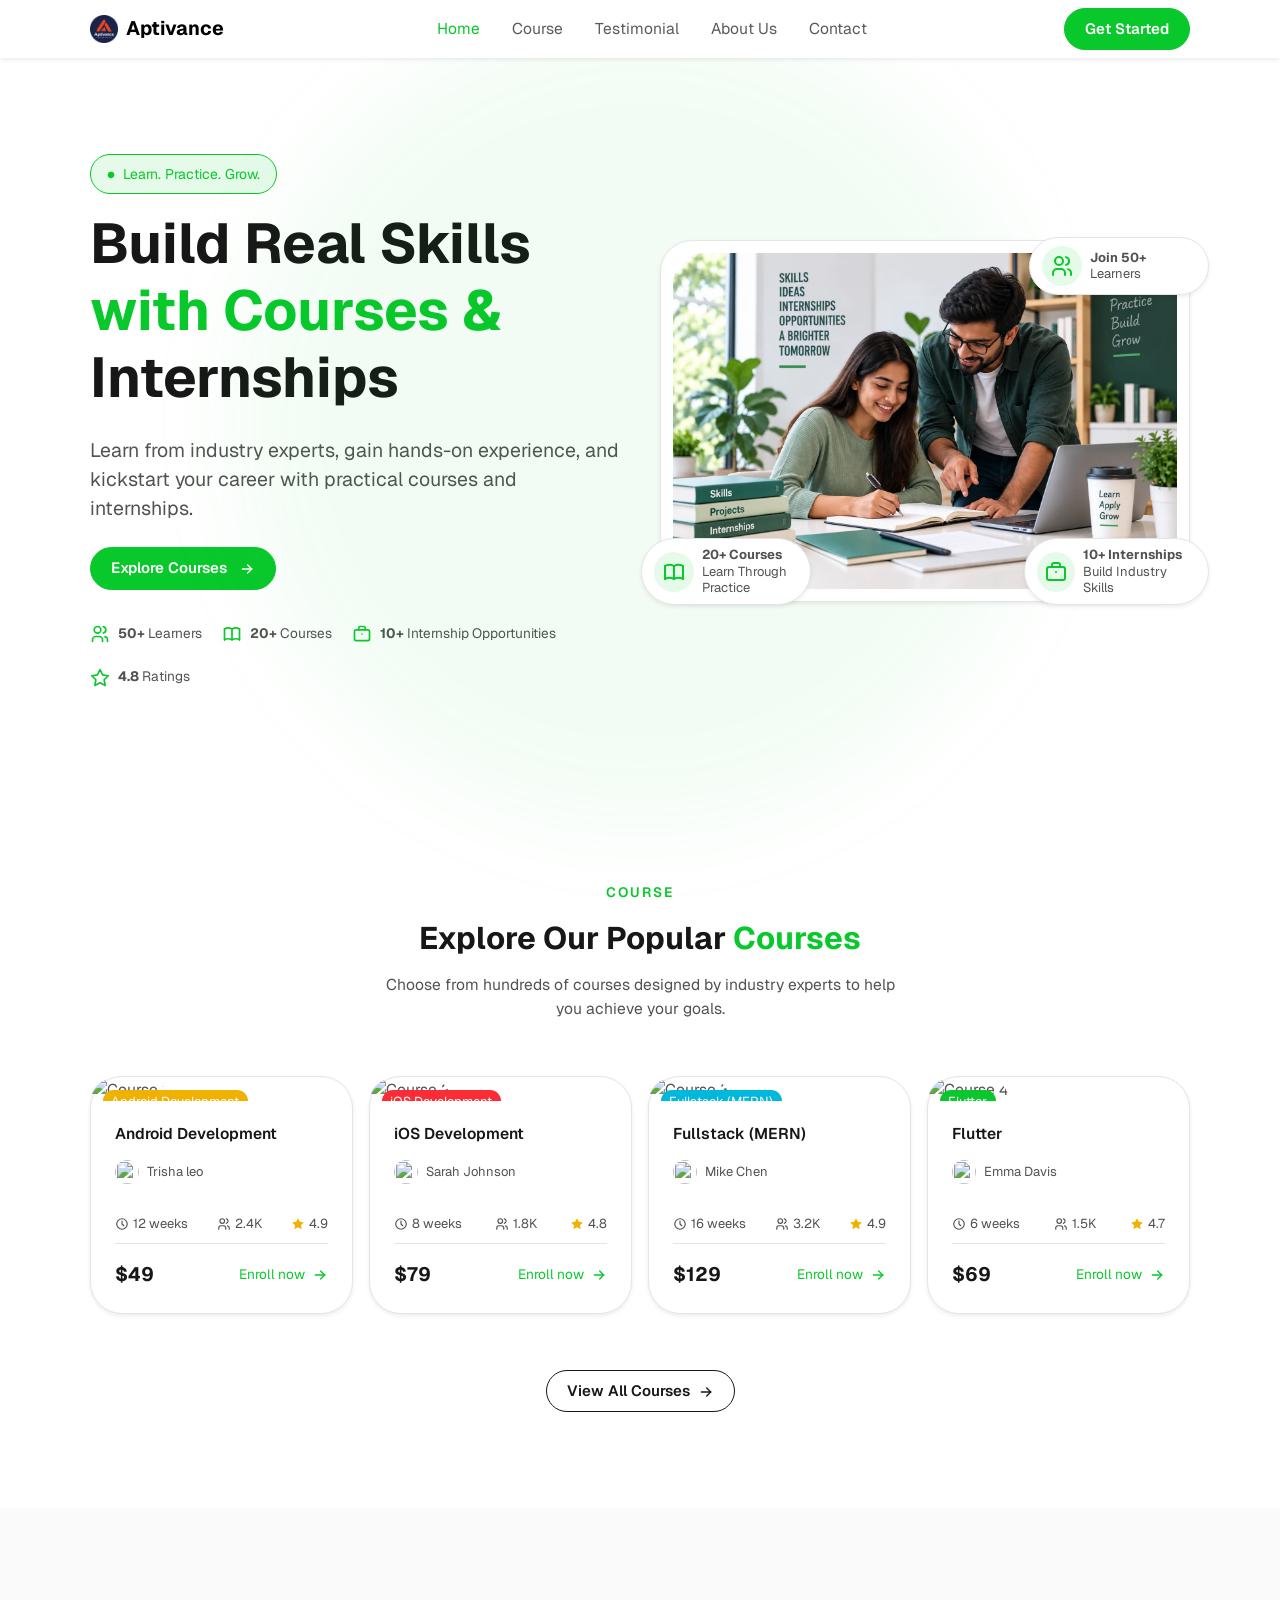
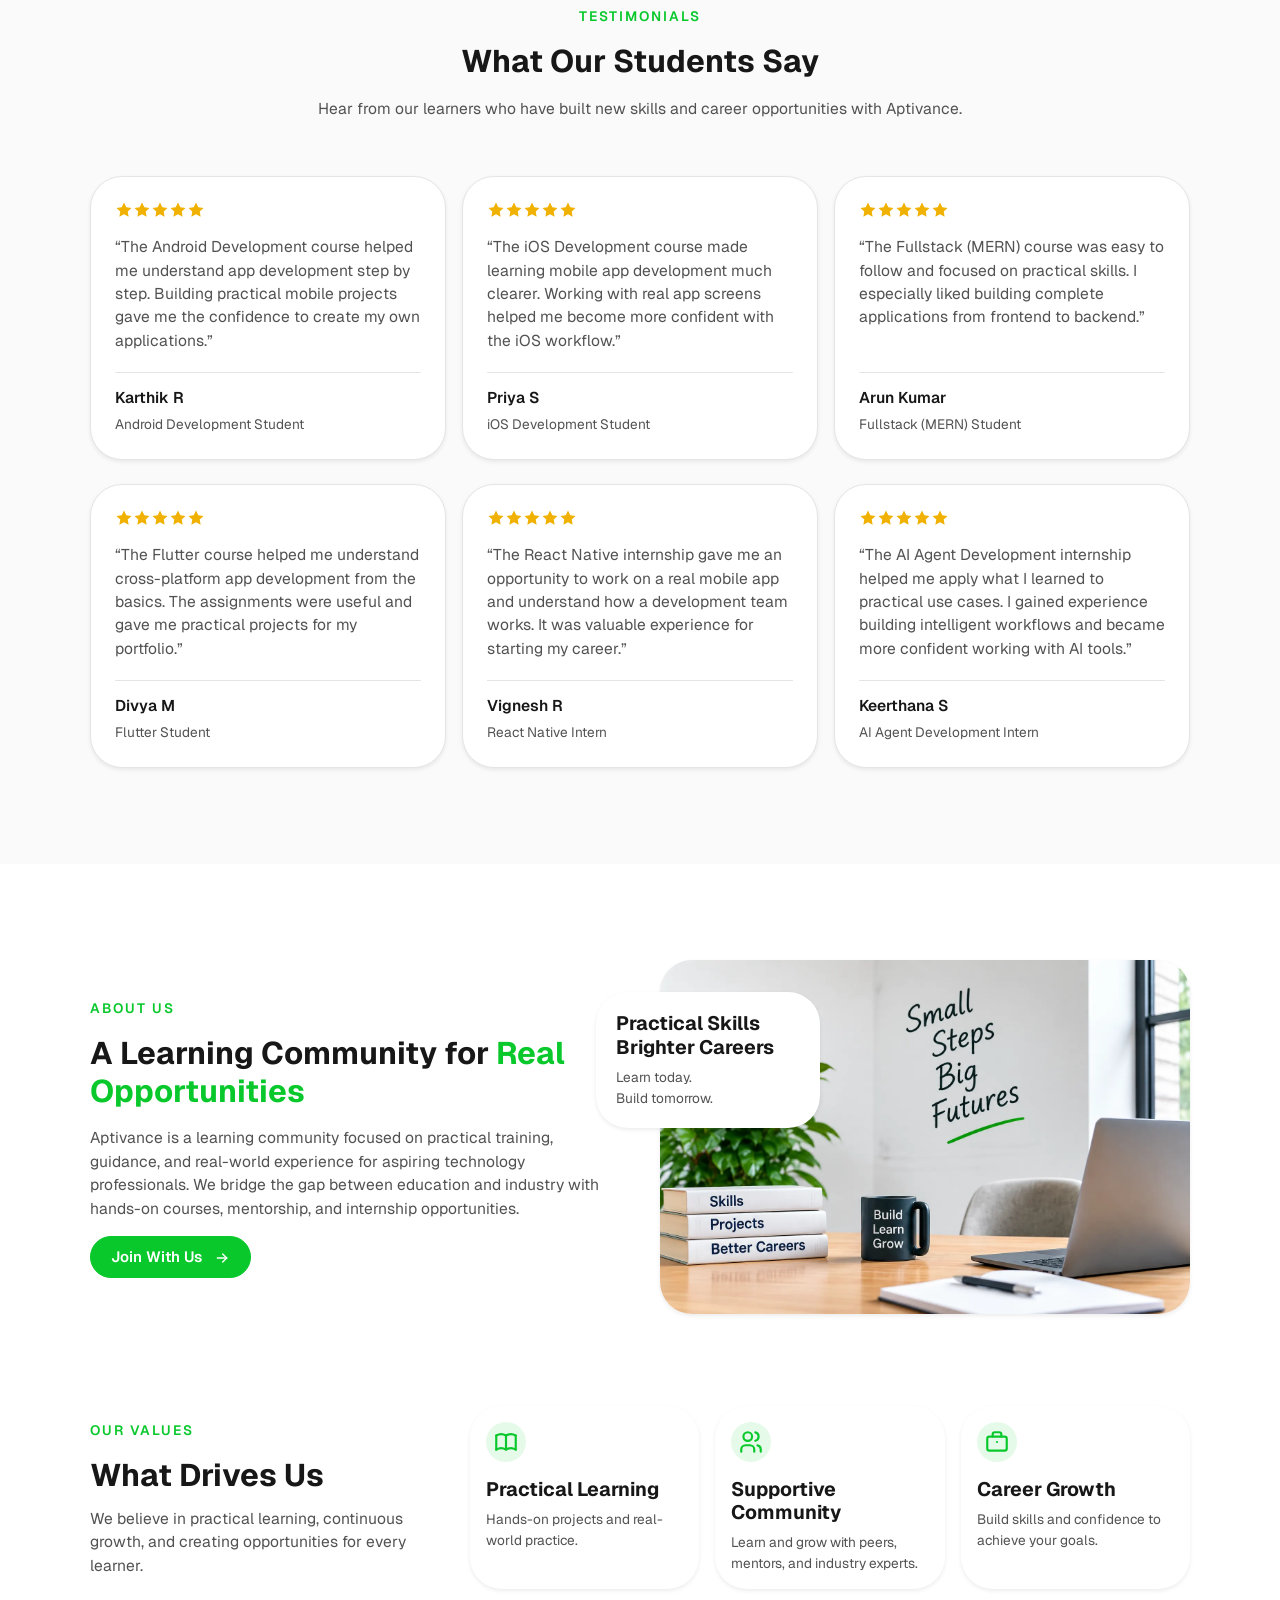
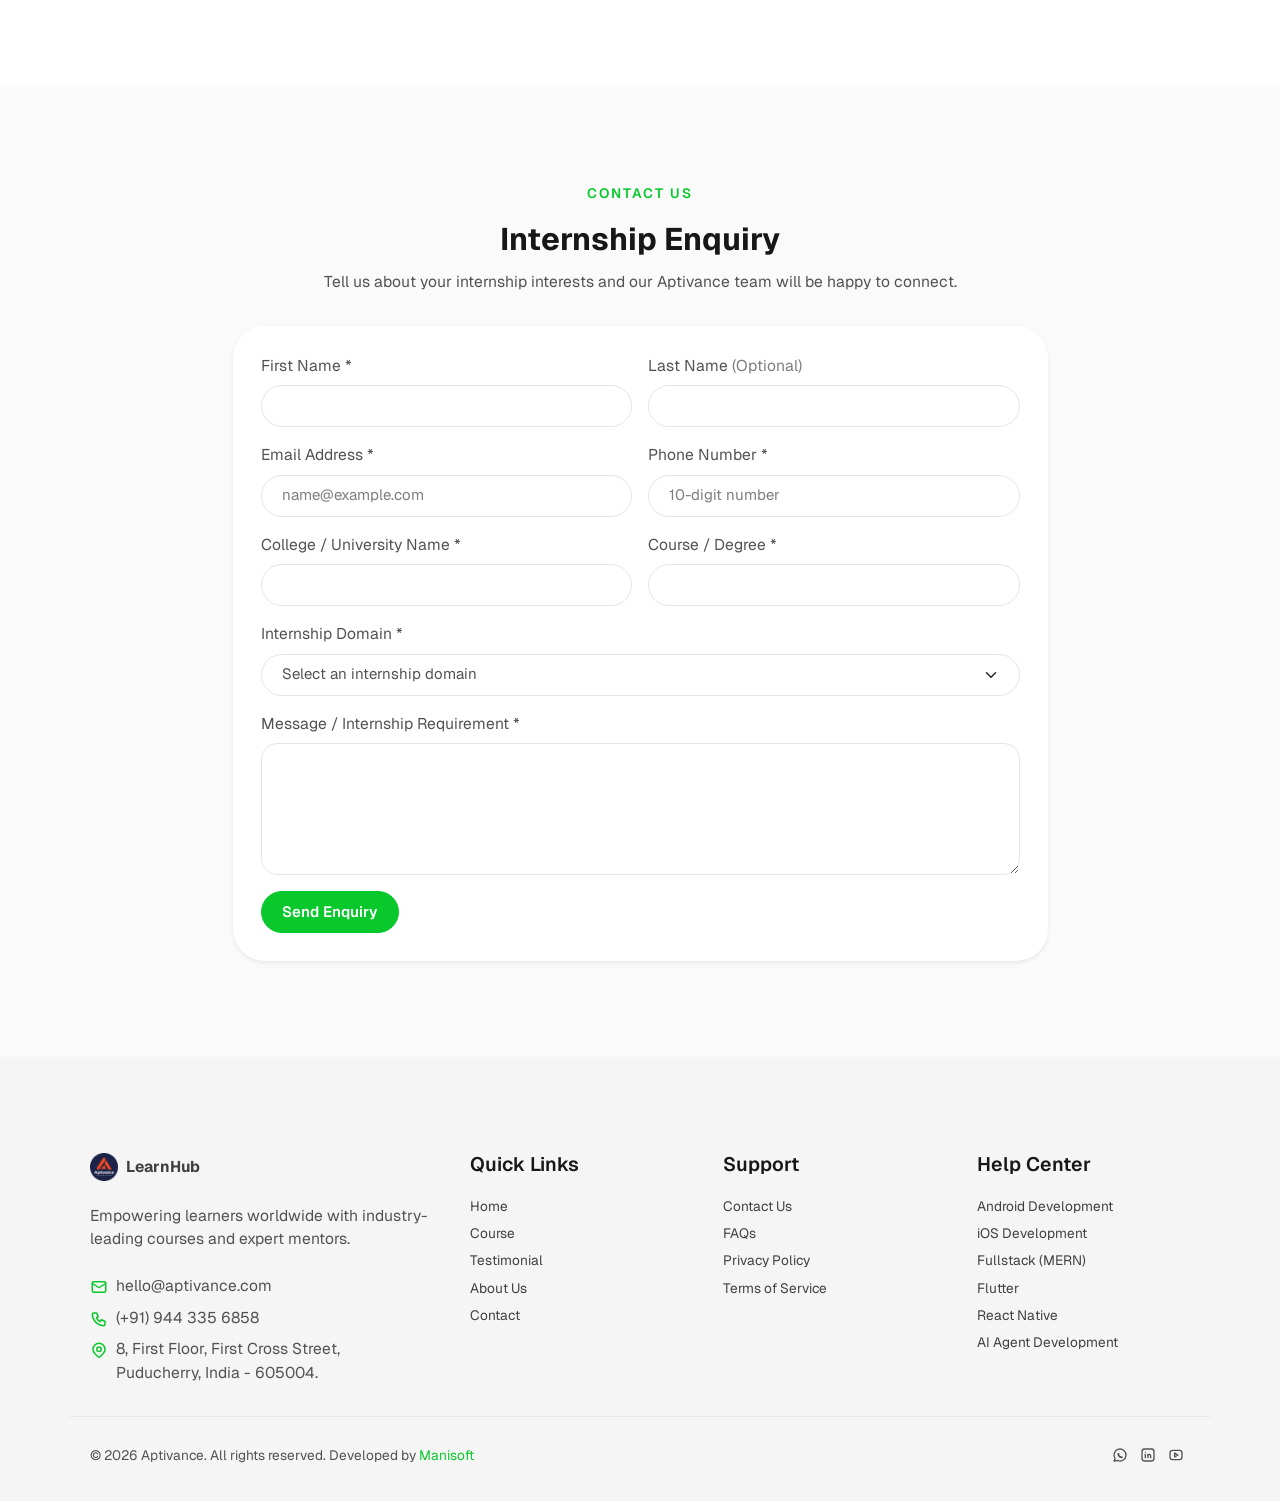
==== index.html @ e04d9dd5 "Added FAQ page and updated the SEO details" ====
<!DOCTYPE html>
<html lang="en">

<head>
  <meta charset="UTF-8" />
  <title>Aptivance | Practical Courses and Internship Opportunities</title>
  <meta name="viewport" content="width=device-width, initial-scale=1">

  <!-- Search metadata -->
  <meta name="description" content="Build practical technology skills with Aptivance courses, hands-on learning, mentorship and internship opportunities in Puducherry, India.">
  <meta name="robots" content="index, follow">
  <link rel="canonical" href="https://arthir-ravi.github.io/aptivance-site/">

  <!-- Open Graph metadata -->
  <meta property="og:type" content="website">
  <meta property="og:title" content="Aptivance | Practical Courses and Internship Opportunities">
  <meta property="og:description" content="Build practical technology skills through courses, hands-on learning, mentorship and internship opportunities.">
  <meta property="og:url" content="https://arthir-ravi.github.io/aptivance-site/">
  <meta property="og:site_name" content="Aptivance">

  <!-- Twitter metadata -->
  <meta name="twitter:card" content="summary">
  <meta name="twitter:title" content="Aptivance | Practical Courses and Internship Opportunities">
  <meta name="twitter:description" content="Build practical technology skills through courses, hands-on learning, mentorship and internship opportunities.">

  <!-- Site assets -->
  <link rel="apple-touch-icon" sizes="180x180" href="./assets/images/favicon_io/apple-touch-icon.webp">
  <link rel="icon" type="image/png" sizes="32x32" href="./assets/images/favicon_io/favicon-32x32.png">
  <link rel="icon" type="image/png" sizes="16x16" href="./assets/images/favicon_io/favicon-16x16.png">
  <link rel="manifest" href="./assets/images/favicon_io/site.webmanifest">
  <link rel="stylesheet" href="./assets/css/style.css">

  <!-- Organization and website structured data -->
  <script type="application/ld+json">
    {
      "@context": "https://schema.org",
      "@graph": [
        {
          "@type": "Organization",
          "@id": "https://arthir-ravi.github.io/aptivance-site/#organization",
          "name": "Aptivance",
          "url": "https://arthir-ravi.github.io/aptivance-site/",
          "logo": "https://arthir-ravi.github.io/aptivance-site/assets/images/aptivance-icon.webp",
          "email": "hello@aptivance.com",
          "telephone": "+91-944-335-6858",
          "address": { "@type": "PostalAddress", "streetAddress": "8, First Floor, First Cross Street", "addressLocality": "Puducherry", "postalCode": "605004", "addressCountry": "IN" }
        },
        {
          "@type": "WebSite",
          "@id": "https://arthir-ravi.github.io/aptivance-site/#website",
          "url": "https://arthir-ravi.github.io/aptivance-site/",
          "name": "Aptivance",
          "publisher": { "@id": "https://arthir-ravi.github.io/aptivance-site/#organization" }
        },
        {
          "@type": "WebPage",
          "@id": "https://arthir-ravi.github.io/aptivance-site/#webpage",
          "url": "https://arthir-ravi.github.io/aptivance-site/",
          "name": "Aptivance | Practical Courses and Internship Opportunities",
          "description": "Build practical technology skills with Aptivance courses, hands-on learning, mentorship and internship opportunities in Puducherry, India.",
          "isPartOf": { "@id": "https://arthir-ravi.github.io/aptivance-site/#website" },
          "about": { "@id": "https://arthir-ravi.github.io/aptivance-site/#organization" },
          "inLanguage": "en"
        }
      ]
    }
  </script>
</head>

<body>
  <div data-component="navbar"></div>

  <section class="py-lg-13 py-8 bg-white position-relative" id="hero">
    <div class="circle-bg d-none d-lg-block"></div>
    <div class="container ">
      <div class="row align-items-center gy-8">
        <div class="col-lg-6">
          <span
            class="badge bg-primary bg-opacity-10 text-primary px-4 py-3 fw-normal border border-primary rounded-pill">
            <span>
              <span class="icon icon-tabler icons-tabler-filled icon-tabler-circle icon-mask icon-circle icon-size-8" aria-hidden="true"></span>
            </span>
            <span class="ms-1">Learn. Practice. Grow.</span></span>
          <h1 class="display-4 fw-bold  mt-4">
            Build Real Skills
            <span class="text-primary">with Courses &amp;</span>
            Internships
          </h1>

          <p class="my-6 lead fw-normal">
            Learn from industry experts, gain hands-on experience, and kickstart your career with practical courses
            and internships.
          </p>
          <div class="d-flex flex-md-row flex-column justify-content-start   gap-3">
            <a href="#courses" class="btn btn-primary">
              <span>Explore Courses</span>
              <span>
                <span class="icon icon-tabler icons-tabler-arrow-right ms-2 icon-mask icon-arrow-right icon-size-16" aria-hidden="true"></span>
              </span>
            </a>
          </div>
          <div class="d-flex flex-wrap gap-5 mt-8">
            <div class="d-flex align-items-center gap-2">
              <span>
                <span class="icon icon-tabler icons-tabler-users text-primary icon-mask icon-users icon-size-20" aria-hidden="true"></span>
              </span>
              <small class="mb-0"><span class="fw-bold">50+</span> Learners</small>
            </div>
            <div class="d-flex align-items-center gap-2">
              <span>
                <span class="icon icon-tabler icons-tabler-outline icon-tabler-book text-primary icon-mask icon-book icon-size-20" aria-hidden="true"></span>
              </span>
              <small class="mb-0"><span class="fw-bold">20+</span> Courses</small>
            </div>
            <div class="d-flex align-items-center gap-2">
              <span>
                <span class="icon icon-tabler icons-tabler-outline icon-tabler-briefcase text-primary icon-mask icon-briefcase icon-size-20" aria-hidden="true"></span>
              </span>
              <small class="mb-0"><span class="fw-bold">10+</span> Internship Opportunities</small>
            </div>
            <div class="d-flex align-items-center gap-2">
              <span>
                <span class="icon icon-tabler icons-tabler-outline icon-tabler-star text-primary icon-mask icon-star icon-size-20" aria-hidden="true"></span>
              </span>
              <small class="mb-0"><span class="fw-bold">4.8</span> Ratings</small>
            </div>
          </div>
        </div>
        <div class="col-lg-6">
          <div class="card p-3 rounded-5  shadow-sm">
            <div class="position-relative">
              <div class="position-relative">
                <img src="./assets/images/hero1.webp" alt="about" class="rounded-5 img-fluid" />
                <div class="position-absolute top-0 end-0  me-n8 mt-n4">
                  <div class="bg-white shadow-sm rounded-pill d-flex align-items-center gap-2 px-3 py-2 mb-4 border"
                    style="width: 180px;">
                    <div class="icon-shape icon-md rounded-circle bg-primary bg-opacity-10 text-primary d-flex align-items-center justify-content-center">
                      <span class="icon icon-tabler icons-tabler-users text-primary icon-mask icon-users icon-size-24" aria-hidden="true"></span>
                    </div>
                    <div class="d-flex flex-column text-xs lh-sm">
                      <span class="fw-bold">Join 50+</span>
                      <span>Learners</span>
                    </div>
                  </div>
                </div>
                <div class="position-absolute bottom-0 start-0  ms-n8 mb-n8">
                  <div class="bg-white shadow-sm rounded-pill d-flex align-items-center gap-2 px-3 py-2  mb-4 border"
                    style="width: 170px;">
                    <div
                      class="icon-shape icon-md flex-shrink-0 rounded-circle bg-primary bg-opacity-10 text-primary d-flex align-items-center justify-content-center">
                      <span class="icon icon-tabler icons-tabler-outline icon-tabler-book text-primary icon-mask icon-book icon-size-24" aria-hidden="true"></span>
                    </div>
                    <div class="d-flex flex-column text-xs lh-sm">
                      <span class="fw-bold">20+ Courses</span>
                      <span>Learn Through Practice</span>
                    </div>
                  </div>
                </div>
                <div class="position-absolute bottom-0 end-0 me-n8 mb-n8">
                  <div class="bg-white shadow-sm rounded-pill d-flex align-items-center gap-2 px-3 py-2 mb-4 border"
                    style="width: 185px;">
                    <div
                      class="icon-shape icon-md rounded-circle bg-primary bg-opacity-10 text-primary d-flex align-items-center justify-content-center">
                      <span class="icon icon-tabler icons-tabler-outline icon-tabler-briefcase text-primary icon-mask icon-briefcase icon-size-24" aria-hidden="true"></span>
                    </div>
                    <div class="d-flex flex-column text-xs lh-sm">
                      <span class="fw-bold">10+ Internships</span>
                      <span>Build Industry Skills</span>
                    </div>
                  </div>
                </div>
              </div>
            </div>
          </div>
        </div>
      </div>
  </section>

  <section class="py-lg-13 py-8" id="courses">
    <div class="container">
      <div class="row text-center">
        <div class="col-lg-6 mx-auto">
          <div class="mb-10">
            <span class="text-primary text-uppercase small fw-semibold" style="letter-spacing: .125rem;">Course</span>
            <h2 class="fw-bold mt-4 mb-4">Explore Our Popular <span class="text-primary">Courses</span></h2>
            <p class="mb-0">
              Choose from hundreds of courses designed by industry experts to help you achieve your goals.
            </p>
          </div>
        </div>
      </div>
      <div>
        <!-- Course Card Start -->
        <div class="row g-4">
          <!-- Course Card 1 -->
          <div class="col-lg-3 col-md-6">
            <div class="card  shadow-sm h-100 rounded-5 card-lift">
              <div class="position-relative overflow-hidden">
                <img src="./assets/images/course-img-1.jpg" class="rounded-top-5 card-img-top" alt="Course 1">
                <div class="position-absolute top-0 start-0 p-3">
                  <span class="badge bg-warning  rounded-pill fw-normal text-xs">Android Development</span>
                </div>
              </div>
              <div class="card-body p-6">
                <h3 class="mb-1 fs-6">
                  Android Development</h3>
                <div class="text-xs d-flex gap-2 align-items-center mt-4 mb-8">
                  <img src="./assets/images/avatar/avatar-1.jpg" alt="" class="avatar avatar-xs rounded-circle">
                  <span>Trisha leo </span>
                </div>
                <div class="d-flex align-items-center justify-content-between mb-3 border-bottom pb-3">
                  <div class="text-xs align-items-center d-flex gap-1 lh-1">
                    <span>
                      <span class="icon icon-tabler icons-tabler-clock icon-mask icon-clock icon-size-14" aria-hidden="true"></span>
                    </span>
                    <span>12 weeks</span>
                  </div>
                  <div class="text-xs align-items-center d-flex gap-1 lh-1">
                    <span>
                      <span class="icon icon-tabler icons-tabler-users icon-mask icon-users icon-size-14" aria-hidden="true"></span>
                    </span>
                    <span>2.4K</span>
                  </div>
                  <div class="text-xs align-items-center d-flex gap-1 lh-1">
                    <span>

                      <span class="icon icon-tabler icons-tabler-filled icon-tabler-star text-warning icon-mask icon-star-filled icon-size-14" aria-hidden="true"></span>
                    </span>
                    <span>4.9</span>
                  </div>
                </div>
                <div class="d-flex justify-content-between align-items-center mt-4">
                  <span class="fs-5 text-dark fw-bold">$49</span>
                  <a href="#contact" class="small link-primary "><span>Enroll now</span>
                    <span>
                      <span class="icon icon-tabler icons-tabler-arrow-right ms-1 icon-mask icon-arrow-right icon-size-16" aria-hidden="true"></span>
                    </span>
                </div>
              </div>
            </div>
            </a>
          </div>
          <!-- Course Card 2 -->
          <div class="col-lg-3 col-md-6">
            <div class="card  shadow-sm h-100 rounded-5 card-lift">
              <div class="position-relative overflow-hidden">
                <img src="./assets/images/course-img-2.jpg" class="rounded-top-5 card-img-top" alt="Course 2">
                <div class="position-absolute top-0 start-0 p-3">
                  <span class="badge bg-danger rounded-pill fw-normal text-xs">iOS Development</span>
                </div>

              </div>
              <div class="card-body p-6">
                <h3 class="mb-1 fs-6">
                  iOS Development</h3>
                <div class="text-xs d-flex gap-2 align-items-center mt-4 mb-8">
                  <img src="./assets/images/avatar/avatar-2.jpg" alt="" class="avatar avatar-xs rounded-circle">
                  <span>Sarah Johnson </span>
                </div>
                <div class="d-flex align-items-center justify-content-between mb-3 border-bottom pb-3">
                  <div class="text-xs align-items-center d-flex gap-1 lh-1">
                    <span>
                      <span class="icon icon-tabler icons-tabler-clock icon-mask icon-clock icon-size-14" aria-hidden="true"></span>
                    </span>
                    <span>8 weeks</span>
                  </div>
                  <div class="text-xs align-items-center d-flex gap-1 lh-1">
                    <span>
                      <span class="icon icon-tabler icons-tabler-users icon-mask icon-users icon-size-14" aria-hidden="true"></span>
                    </span>
                    <span>1.8K</span>
                  </div>
                  <div class="text-xs align-items-center d-flex gap-1 lh-1">
                    <span>
                      <span class="icon icon-tabler icons-tabler-filled icon-tabler-star text-warning icon-mask icon-star-filled icon-size-14" aria-hidden="true"></span>
                    </span>
                    <span>4.8</span>
                  </div>
                </div>
                <div class="d-flex justify-content-between align-items-center mt-4">
                  <span class="fs-5 text-dark fw-bold">$79</span>
                  <a href="#contact" class="small link-primary "><span>Enroll now</span>
                    <span>
                      <span class="icon icon-tabler icons-tabler-arrow-right ms-1 icon-mask icon-arrow-right icon-size-16" aria-hidden="true"></span>
                    </span>
                  </a>
                </div>
              </div>
            </div>
          </div>
          <!-- Course Card 3 -->
          <div class="col-lg-3 col-md-6">
            <div class="card  shadow-sm h-100 rounded-5 card-lift">
              <div class="position-relative overflow-hidden">
                <img src="./assets/images/course-img-3.jpg" class="rounded-top-5 card-img-top" alt="Course 3">
                <div class="position-absolute top-0 start-0 p-3">
                  <span class="badge bg-info rounded-pill fw-normal text-xs">Fullstack (MERN)</span>
                </div>
              </div>
              <div class="card-body p-6">
                <h3 class="mb-1 fs-6">
                  Fullstack (MERN)</h3>
                <div class="text-xs d-flex gap-2 align-items-center mt-4 mb-8">
                  <img src="./assets/images/avatar/avatar-3.jpg" alt="" class="avatar avatar-xs rounded-circle">
                  <span>Mike Chen </span>
                </div>
                <div class="d-flex align-items-center justify-content-between mb-3 border-bottom pb-3">
                  <div class="text-xs align-items-center d-flex gap-1 lh-1">
                    <span>
                      <span class="icon icon-tabler icons-tabler-clock icon-mask icon-clock icon-size-14" aria-hidden="true"></span>
                    </span>
                    <span>16 weeks</span>
                  </div>
                  <div class="text-xs align-items-center d-flex gap-1 lh-1">
                    <span>
                      <span class="icon icon-tabler icons-tabler-users icon-mask icon-users icon-size-14" aria-hidden="true"></span>
                    </span>
                    <span>3.2K</span>
                  </div>
                  <div class="text-xs align-items-center d-flex gap-1 lh-1">
                    <span>
                      <span class="icon icon-tabler icons-tabler-filled icon-tabler-star text-warning icon-mask icon-star-filled icon-size-14" aria-hidden="true"></span>
                    </span>
                    <span>4.9</span>
                  </div>
                </div>
                <div class="d-flex justify-content-between align-items-center mt-4">
                  <span class="fs-5 text-dark fw-bold">$129</span>
                  <a href="#contact" class="small link-primary "><span>Enroll now</span>
                    <span>
                      <span class="icon icon-tabler icons-tabler-arrow-right ms-1 icon-mask icon-arrow-right icon-size-16" aria-hidden="true"></span>
                    </span>
                  </a>
                </div>
              </div>
            </div>
          </div>
          <!-- Course Card 4 -->
          <div class="col-lg-3 col-md-6">
            <div class="card  shadow-sm h-100 rounded-5 card-lift">
              <div class="position-relative overflow-hidden">
                <img src="./assets/images/course-img-4.jpg" class="rounded-top-5 card-img-top" alt="Course 4">
                <div class="position-absolute top-0 start-0 p-3">
                  <span class="badge bg-success rounded-pill fw-normal text-xs">Flutter</span>
                </div>
              </div>
              <div class="card-body p-6">
                <h3 class="mb-1 fs-6">
                  Flutter</h3>
                <div class="text-xs d-flex gap-2 align-items-center mt-4 mb-8">
                  <img src="./assets/images/avatar/avatar-4.jpg" alt="" class="avatar avatar-xs rounded-circle">
                  <span>Emma Davis</span>
                </div>
                <div class="d-flex align-items-center justify-content-between mb-3 border-bottom pb-3">
                  <div class="text-xs align-items-center d-flex gap-1 lh-1">
                    <span>
                      <span class="icon icon-tabler icons-tabler-clock icon-mask icon-clock icon-size-14" aria-hidden="true"></span>
                    </span>
                    <span>6 weeks</span>
                  </div>
                  <div class="text-xs align-items-center d-flex gap-1 lh-1">
                    <span>
                      <span class="icon icon-tabler icons-tabler-users icon-mask icon-users icon-size-14" aria-hidden="true"></span>
                    </span>
                    <span>1.5K</span>
                  </div>
                  <div class="text-xs align-items-center d-flex gap-1 lh-1">
                    <span>
                      <span class="icon icon-tabler icons-tabler-filled icon-tabler-star text-warning icon-mask icon-star-filled icon-size-14" aria-hidden="true"></span>
                    </span>
                    <span>4.7</span>
                  </div>
                </div>
                <div class="d-flex justify-content-between align-items-center mt-4">
                  <span class="fs-5 text-dark fw-bold">$69</span>
                  <a href="#contact" class="small link-primary "><span>Enroll now</span>
                    <span>
                      <span class="icon icon-tabler icons-tabler-arrow-right ms-1 icon-mask icon-arrow-right icon-size-16" aria-hidden="true"></span>
                    </span>
                  </a>
                </div>
              </div>
            </div>
          </div>
        </div>
        <div class="row">
          <div class="col-12 text-center mt-10">
            <a href="#" class="btn btn-outline-dark"> <span>
                View All Courses
              </span>
              <span>
                <span class="icon icon-tabler icons-tabler-arrow-right ms-1 icon-mask icon-arrow-right icon-size-16" aria-hidden="true"></span>
              </span>
            </a>
          </div>
        </div>
  </section>

  <section class="py-lg-13 py-8 bg-light bg-opacity-50" id="testimonials">
    <div class="container">
      <div class="text-center mb-10">
        <span class="text-primary text-uppercase small fw-semibold" style="letter-spacing: .125rem;">Testimonials</span>
        <h2 class="fw-bold mt-4 mb-4">What Our Students Say</h2>
        <p class="mb-0">Hear from our learners who have built new skills and career opportunities with Aptivance.</p>
      </div>
      <div class="row gx-4 gy-6">
        <div class="col-lg-4 col-12"><div class="card rounded-5 shadow-sm h-100 border"><div class="card-body p-6 d-flex flex-column"><div class="d-flex gap-0 align-items-center">
                <span class="icon icon-tabler icons-tabler-filled icon-tabler-star text-warning icon-mask icon-star-filled icon-size-18" aria-hidden="true"></span>
                <span class="icon icon-tabler icons-tabler-filled icon-tabler-star text-warning icon-mask icon-star-filled icon-size-18" aria-hidden="true"></span>
                <span class="icon icon-tabler icons-tabler-filled icon-tabler-star text-warning icon-mask icon-star-filled icon-size-18" aria-hidden="true"></span>
                <span class="icon icon-tabler icons-tabler-filled icon-tabler-star text-warning icon-mask icon-star-filled icon-size-18" aria-hidden="true"></span>
                <span class="icon icon-tabler icons-tabler-filled icon-tabler-star text-warning icon-mask icon-star-filled icon-size-18" aria-hidden="true"></span>
              </div><p class="mt-4 mb-5">“The Android Development course helped me understand app development step by step. Building practical mobile projects gave me the confidence to create my own applications.”</p><div class="mt-auto pt-4 border-top"><h6 class="mb-1">Karthik R</h6><small>Android Development Student</small></div></div></div></div>
        <div class="col-lg-4 col-12"><div class="card rounded-5 shadow-sm h-100 border"><div class="card-body p-6 d-flex flex-column"><div class="d-flex gap-0 align-items-center">
                <span class="icon icon-tabler icons-tabler-filled icon-tabler-star text-warning icon-mask icon-star-filled icon-size-18" aria-hidden="true"></span>
                <span class="icon icon-tabler icons-tabler-filled icon-tabler-star text-warning icon-mask icon-star-filled icon-size-18" aria-hidden="true"></span>
                <span class="icon icon-tabler icons-tabler-filled icon-tabler-star text-warning icon-mask icon-star-filled icon-size-18" aria-hidden="true"></span>
                <span class="icon icon-tabler icons-tabler-filled icon-tabler-star text-warning icon-mask icon-star-filled icon-size-18" aria-hidden="true"></span>
                <span class="icon icon-tabler icons-tabler-filled icon-tabler-star text-warning icon-mask icon-star-filled icon-size-18" aria-hidden="true"></span>
              </div><p class="mt-4 mb-5">“The iOS Development course made learning mobile app development much clearer. Working with real app screens helped me become more confident with the iOS workflow.”</p><div class="mt-auto pt-4 border-top"><h6 class="mb-1">Priya S</h6><small>iOS Development Student</small></div></div></div></div>
        <div class="col-lg-4 col-12"><div class="card rounded-5 shadow-sm h-100 border"><div class="card-body p-6 d-flex flex-column"><div class="d-flex gap-0 align-items-center">
                <span class="icon icon-tabler icons-tabler-filled icon-tabler-star text-warning icon-mask icon-star-filled icon-size-18" aria-hidden="true"></span>
                <span class="icon icon-tabler icons-tabler-filled icon-tabler-star text-warning icon-mask icon-star-filled icon-size-18" aria-hidden="true"></span>
                <span class="icon icon-tabler icons-tabler-filled icon-tabler-star text-warning icon-mask icon-star-filled icon-size-18" aria-hidden="true"></span>
                <span class="icon icon-tabler icons-tabler-filled icon-tabler-star text-warning icon-mask icon-star-filled icon-size-18" aria-hidden="true"></span>
                <span class="icon icon-tabler icons-tabler-filled icon-tabler-star text-warning icon-mask icon-star-filled icon-size-18" aria-hidden="true"></span>
              </div><p class="mt-4 mb-5">“The Fullstack (MERN) course was easy to follow and focused on practical skills. I especially liked building complete applications from frontend to backend.”</p><div class="mt-auto pt-4 border-top"><h6 class="mb-1">Arun Kumar</h6><small>Fullstack (MERN) Student</small></div></div></div></div>
        <div class="col-lg-4 col-12"><div class="card rounded-5 shadow-sm h-100 border"><div class="card-body p-6 d-flex flex-column"><div class="d-flex gap-0 align-items-center">
                <span class="icon icon-tabler icons-tabler-filled icon-tabler-star text-warning icon-mask icon-star-filled icon-size-18" aria-hidden="true"></span>
                <span class="icon icon-tabler icons-tabler-filled icon-tabler-star text-warning icon-mask icon-star-filled icon-size-18" aria-hidden="true"></span>
                <span class="icon icon-tabler icons-tabler-filled icon-tabler-star text-warning icon-mask icon-star-filled icon-size-18" aria-hidden="true"></span>
                <span class="icon icon-tabler icons-tabler-filled icon-tabler-star text-warning icon-mask icon-star-filled icon-size-18" aria-hidden="true"></span>
                <span class="icon icon-tabler icons-tabler-filled icon-tabler-star text-warning icon-mask icon-star-filled icon-size-18" aria-hidden="true"></span>
              </div><p class="mt-4 mb-5">“The Flutter course helped me understand cross-platform app development from the basics. The assignments were useful and gave me practical projects for my portfolio.”</p><div class="mt-auto pt-4 border-top"><h6 class="mb-1">Divya M</h6><small>Flutter Student</small></div></div></div></div>
        <div class="col-lg-4 col-12"><div class="card rounded-5 shadow-sm h-100 border"><div class="card-body p-6 d-flex flex-column"><div class="d-flex gap-0 align-items-center">
                <span class="icon icon-tabler icons-tabler-filled icon-tabler-star text-warning icon-mask icon-star-filled icon-size-18" aria-hidden="true"></span>
                <span class="icon icon-tabler icons-tabler-filled icon-tabler-star text-warning icon-mask icon-star-filled icon-size-18" aria-hidden="true"></span>
                <span class="icon icon-tabler icons-tabler-filled icon-tabler-star text-warning icon-mask icon-star-filled icon-size-18" aria-hidden="true"></span>
                <span class="icon icon-tabler icons-tabler-filled icon-tabler-star text-warning icon-mask icon-star-filled icon-size-18" aria-hidden="true"></span>
                <span class="icon icon-tabler icons-tabler-filled icon-tabler-star text-warning icon-mask icon-star-filled icon-size-18" aria-hidden="true"></span>
              </div><p class="mt-4 mb-5">“The React Native internship gave me an opportunity to work on a real mobile app and understand how a development team works. It was valuable experience for starting my career.”</p><div class="mt-auto pt-4 border-top"><h6 class="mb-1">Vignesh R</h6><small>React Native Intern</small></div></div></div></div>
        <div class="col-lg-4 col-12"><div class="card rounded-5 shadow-sm h-100 border"><div class="card-body p-6 d-flex flex-column"><div class="d-flex gap-0 align-items-center">
                <span class="icon icon-tabler icons-tabler-filled icon-tabler-star text-warning icon-mask icon-star-filled icon-size-18" aria-hidden="true"></span>
                <span class="icon icon-tabler icons-tabler-filled icon-tabler-star text-warning icon-mask icon-star-filled icon-size-18" aria-hidden="true"></span>
                <span class="icon icon-tabler icons-tabler-filled icon-tabler-star text-warning icon-mask icon-star-filled icon-size-18" aria-hidden="true"></span>
                <span class="icon icon-tabler icons-tabler-filled icon-tabler-star text-warning icon-mask icon-star-filled icon-size-18" aria-hidden="true"></span>
                <span class="icon icon-tabler icons-tabler-filled icon-tabler-star text-warning icon-mask icon-star-filled icon-size-18" aria-hidden="true"></span>
              </div><p class="mt-4 mb-5">“The AI Agent Development internship helped me apply what I learned to practical use cases. I gained experience building intelligent workflows and became more confident working with AI tools.”</p><div class="mt-auto pt-4 border-top"><h6 class="mb-1">Keerthana S</h6><small>AI Agent Development Intern</small></div></div></div></div>
      </div>
    </div>
  </section>

  <section class="py-lg-13 py-8" id="about">
    <div class="container">
      <div class="row align-items-center gy-8">
        <div class="col-lg-6">
          <span class="text-primary text-uppercase small fw-semibold" style="letter-spacing: .125rem;">About Us</span>
          <h2 class="fw-bold mt-4 mb-4">A Learning Community for <span class="text-primary">Real Opportunities</span></h2>
          <p class="mb-4">Aptivance is a learning community focused on practical training, guidance, and real-world experience for aspiring technology professionals. We bridge the gap between education and industry with hands-on courses, mentorship, and internship opportunities.</p>
          <a href="#contact" class="btn btn-primary">Join With Us <span class="icon icon-tabler icons-tabler-arrow-right ms-2 icon-mask icon-arrow-right icon-size-16" aria-hidden="true"></span></a>
        </div>
        <div class="col-lg-6">
          <div class="about-visual position-relative pt-lg-0 pt-5">
            <div class="about-callout card border-0 shadow-sm rounded-5"><div class="card-body"><h3 class="h5 fw-bold">Practical Skills<br>Brighter Careers</h3><p class="mb-0 small">Learn today.<br>Build tomorrow.</p></div></div>
            <img src="./assets/images/about.webp" alt="Students collaborating in an Aptivance learning session" class="img-fluid rounded-5 shadow-sm w-100">
          </div>
        </div>
      </div>
      <div class="row align-items-center gy-5 mt-lg-10 mt-8 pt-lg-4">
        <div class="col-lg-4">
          <span class="text-primary text-uppercase small fw-semibold" style="letter-spacing: .125rem;">Our Values</span>
          <h2 class="fw-bold mt-4 mb-3">What Drives Us</h2>
          <p class="mb-0">We believe in practical learning, continuous growth, and creating opportunities for every learner.</p>
        </div>
        <div class="col-lg-8"><div class="row g-4">
          <div class="col-md-4"><div class="card border-0 shadow-sm rounded-5 h-100"><div class="card-body p-4"><div class="icon-shape icon-md rounded-circle bg-primary bg-opacity-10 text-primary d-flex align-items-center justify-content-center mb-4"><span class="icon icon-tabler icons-tabler-outline icon-tabler-book icon-mask icon-book icon-size-26" aria-hidden="true"></span></div><h3 class="h5 fw-bold mb-2">Practical Learning</h3><p class="small mb-0">Hands-on projects and real-world practice.</p></div></div></div>
          <div class="col-md-4"><div class="card border-0 shadow-sm rounded-5 h-100"><div class="card-body p-4"><div class="icon-shape icon-md rounded-circle bg-primary bg-opacity-10 text-primary d-flex align-items-center justify-content-center mb-4"><span class="icon icon-tabler icons-tabler-users icon-mask icon-users icon-size-26" aria-hidden="true"></span></div><h3 class="h5 fw-bold mb-2">Supportive Community</h3><p class="small mb-0">Learn and grow with peers, mentors, and industry experts.</p></div></div></div>
          <div class="col-md-4"><div class="card border-0 shadow-sm rounded-5 h-100"><div class="card-body p-4"><div class="icon-shape icon-md rounded-circle bg-primary bg-opacity-10 text-primary d-flex align-items-center justify-content-center mb-4"><span class="icon icon-tabler icons-tabler-outline icon-tabler-briefcase icon-mask icon-briefcase icon-size-26" aria-hidden="true"></span></div><h3 class="h5 fw-bold mb-2">Career Growth</h3><p class="small mb-0">Build skills and confidence to achieve your goals.</p></div></div></div>
        </div></div>
      </div>
    </div>
  </section>

  <section class="py-lg-13 py-8 bg-light bg-opacity-50" id="contact">
    <div class="container">
      <div class="row justify-content-center">
        <div class="col-lg-9">
          <div class="text-center mb-8">
            <span class="text-primary text-uppercase small fw-semibold" style="letter-spacing: .125rem;">Contact Us</span>
            <h2 class="fw-bold mt-4 mb-3">Internship <span>Enquiry</span></h2>
            <p class="mb-0">Tell us about your internship interests and our Aptivance team will be happy to connect.</p>
          </div>
          <div class="card border-0 shadow-sm rounded-5">
            <div class="card-body p-5 p-md-7">
              <form id="internshipEnquiryForm" novalidate>
                <div class="row g-4">
                  <div class="col-md-6">
                    <label for="firstName" class="form-label">First Name *</label>
                    <input id="firstName" name="firstName" type="text" class="form-control" autocomplete="given-name" required>
                    <div class="invalid-feedback">Please enter your first name.</div>
                  </div>
                  <div class="col-md-6">
                    <label for="lastName" class="form-label">Last Name <span class="text-muted">(Optional)</span></label>
                    <input id="lastName" name="lastName" type="text" class="form-control" autocomplete="family-name">
                  </div>
                  <div class="col-md-6">
                    <label for="internshipEmail" class="form-label">Email Address *</label>
                    <input id="internshipEmail" name="email" type="email" class="form-control" placeholder="name@example.com" autocomplete="email" required>
                    <div class="invalid-feedback">Please enter a valid email address.</div>
                  </div>
                  <div class="col-md-6">
                    <label for="phoneNumber" class="form-label">Phone Number *</label>
                    <input id="phoneNumber" name="phone" type="tel" class="form-control" placeholder="10-digit number" autocomplete="tel" inputmode="numeric" maxlength="10" required>
                    <div class="invalid-feedback">Please enter a 10-digit phone number.</div>
                  </div>
                  <div class="col-md-6">
                    <label for="collegeName" class="form-label">College / University Name *</label>
                    <input id="collegeName" name="college" type="text" class="form-control" required>
                    <div class="invalid-feedback">Please enter your college or university name.</div>
                  </div>
                  <div class="col-md-6">
                    <label for="courseName" class="form-label">Course / Degree *</label>
                    <input id="courseName" name="course" type="text" class="form-control" required>
                    <div class="invalid-feedback">Please enter your course or degree.</div>
                  </div>
                  <div class="col-12">
                    <label for="internshipDomain" class="form-label">Internship Domain *</label>
                    <select id="internshipDomain" name="domain" class="form-select" required>
                      <option value="" selected disabled>Select an internship domain</option>
                      <option>Android Development</option>
                      <option>iOS Development</option>
                      <option>Fullstack (MERN)</option>
                      <option>Flutter</option>
                      <option>React Native</option>
                      <option>AI Agent Development</option>
                    </select>
                    <div class="invalid-feedback">Please select an internship domain.</div>
                  </div>
                  <div class="col-12">
                    <label for="internshipMessage" class="form-label">Message / Internship Requirement *</label>
                    <textarea id="internshipMessage" name="message" class="form-control rounded-4" rows="5" required></textarea>
                    <div class="invalid-feedback">Please tell us about your internship requirement.</div>
                  </div>
                  <div class="col-12">
                    <button class="btn btn-primary px-5" type="submit">Send Enquiry</button>
                  </div>
                </div>
              </form>
            </div>
          </div>
        </div>
      </div>
    </div>
  </section>

  <div data-component="footer"></div>

  <!-- Bootstrap JS -->
  <script src="./assets/js/layout.js"></script>
  <script src="./assets/js/bootstrap.bundle.min.js"></script>
  <script src="./assets/js/app.js"></script>

</body>
</html>
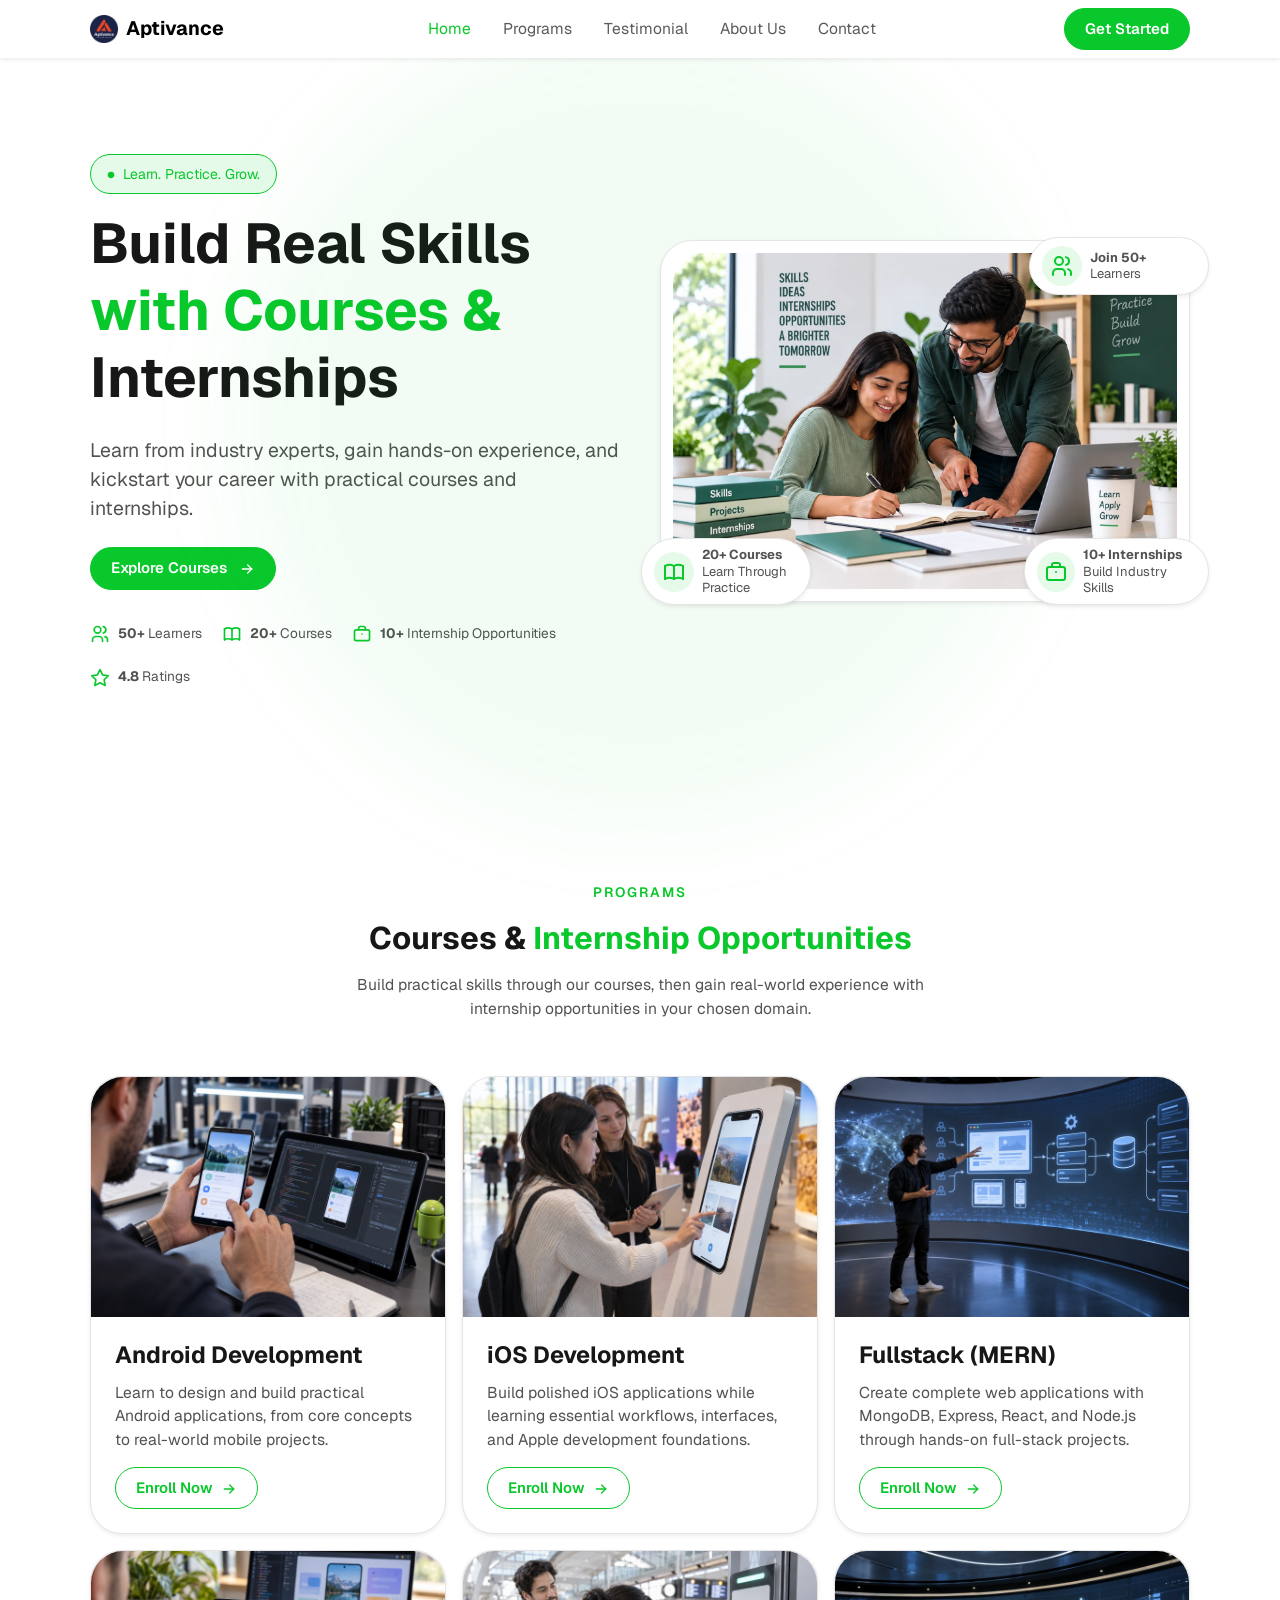
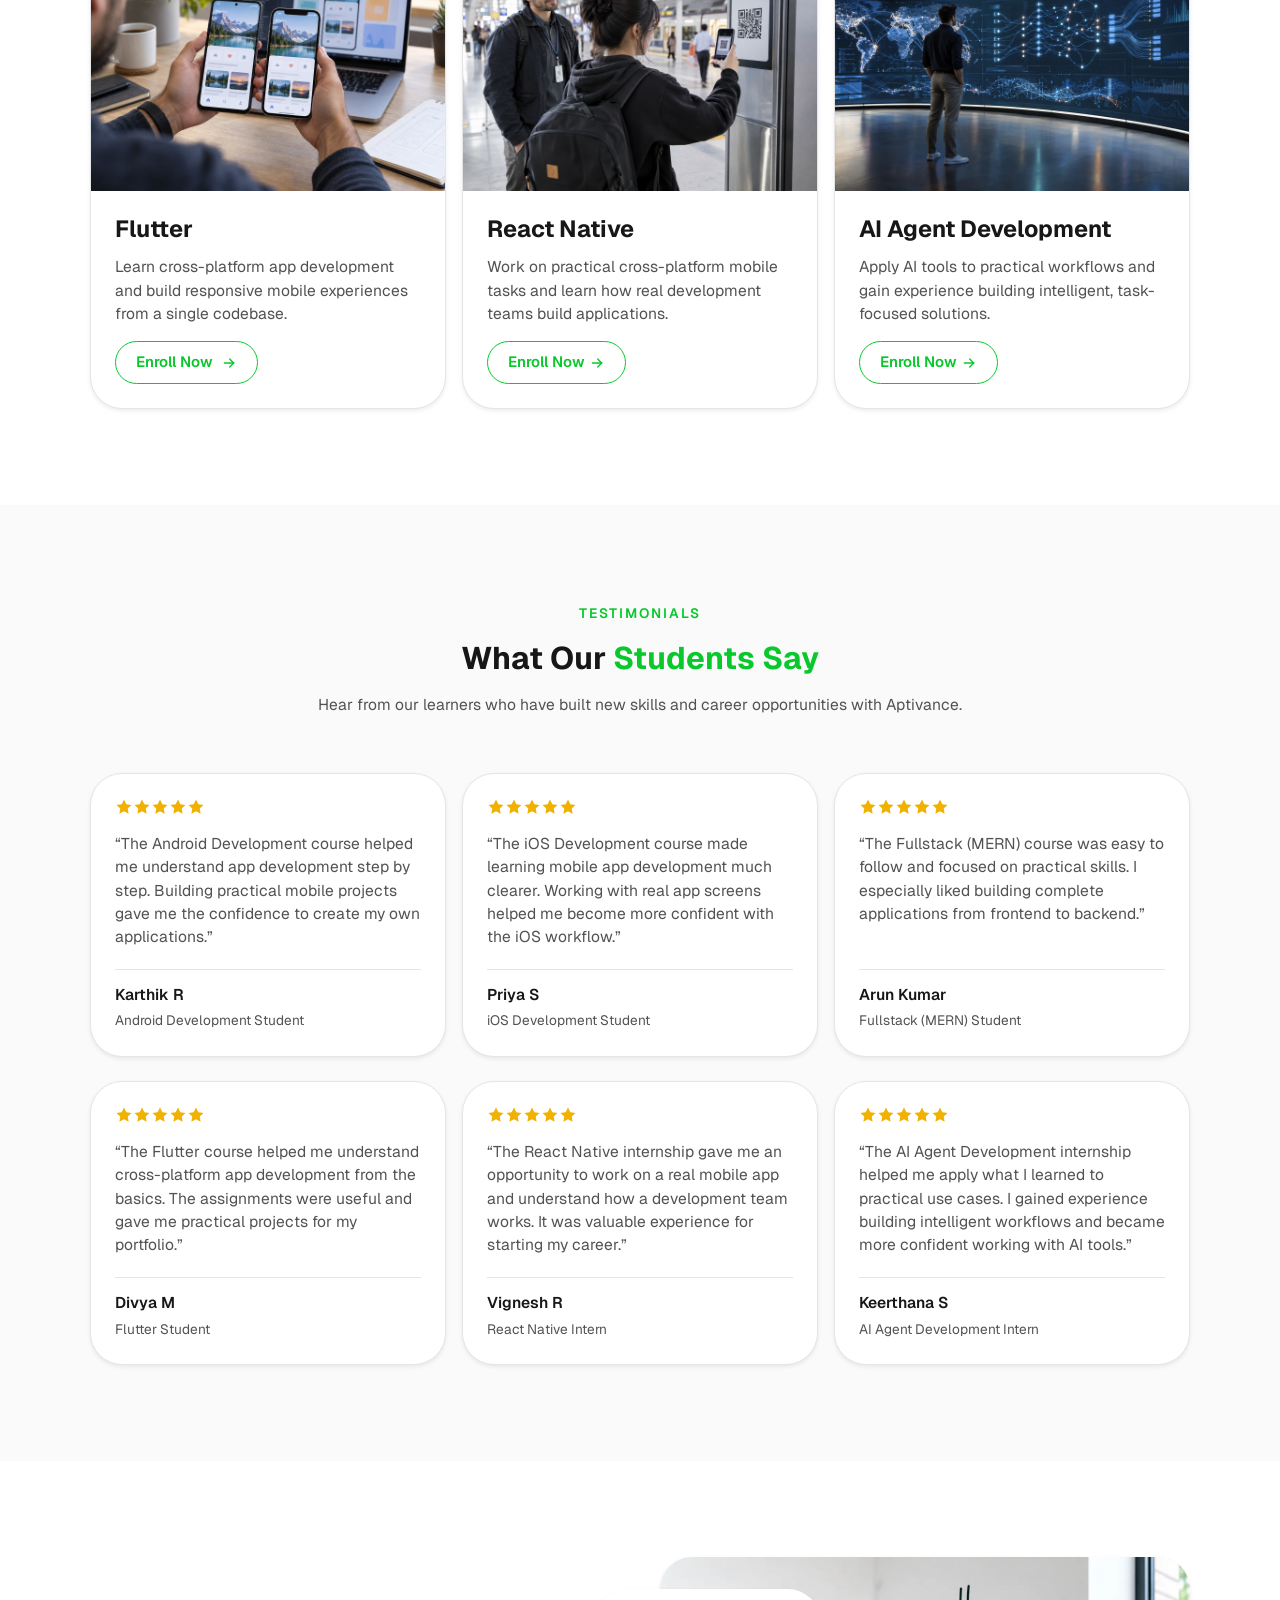
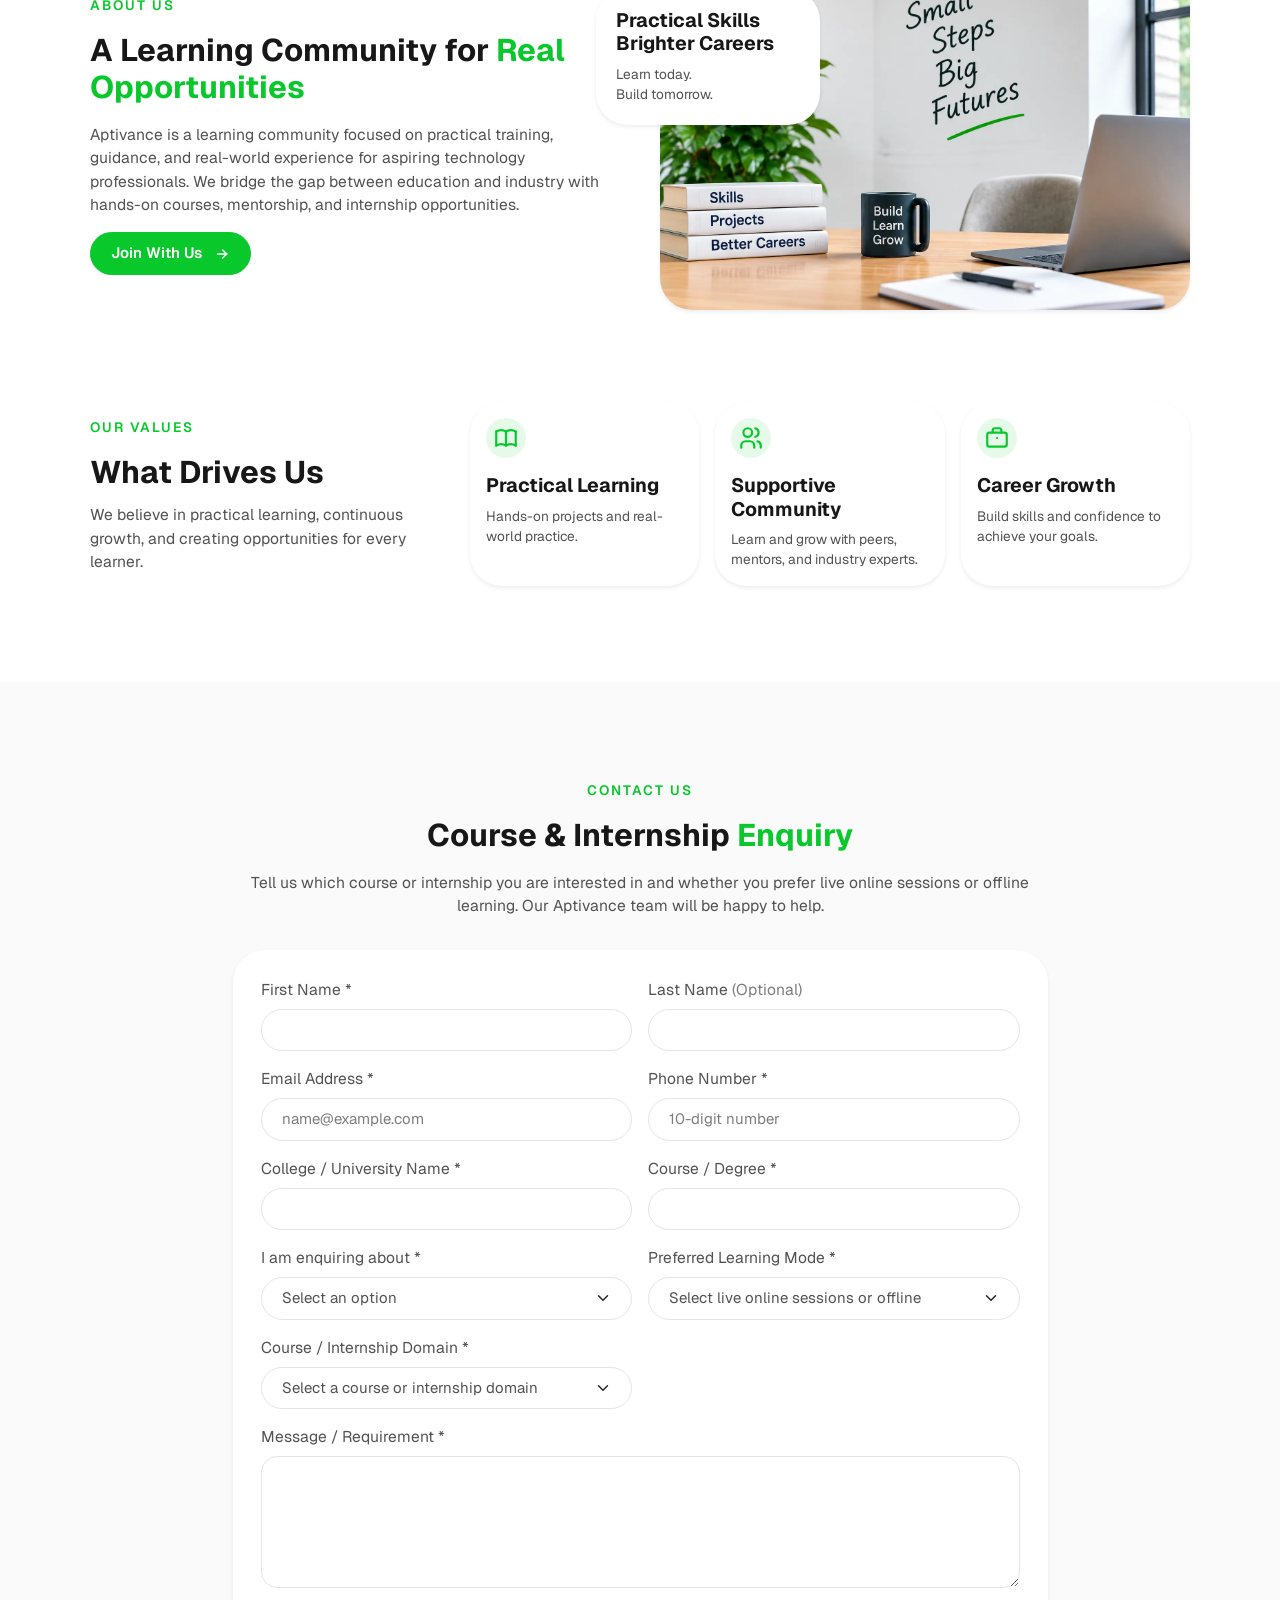
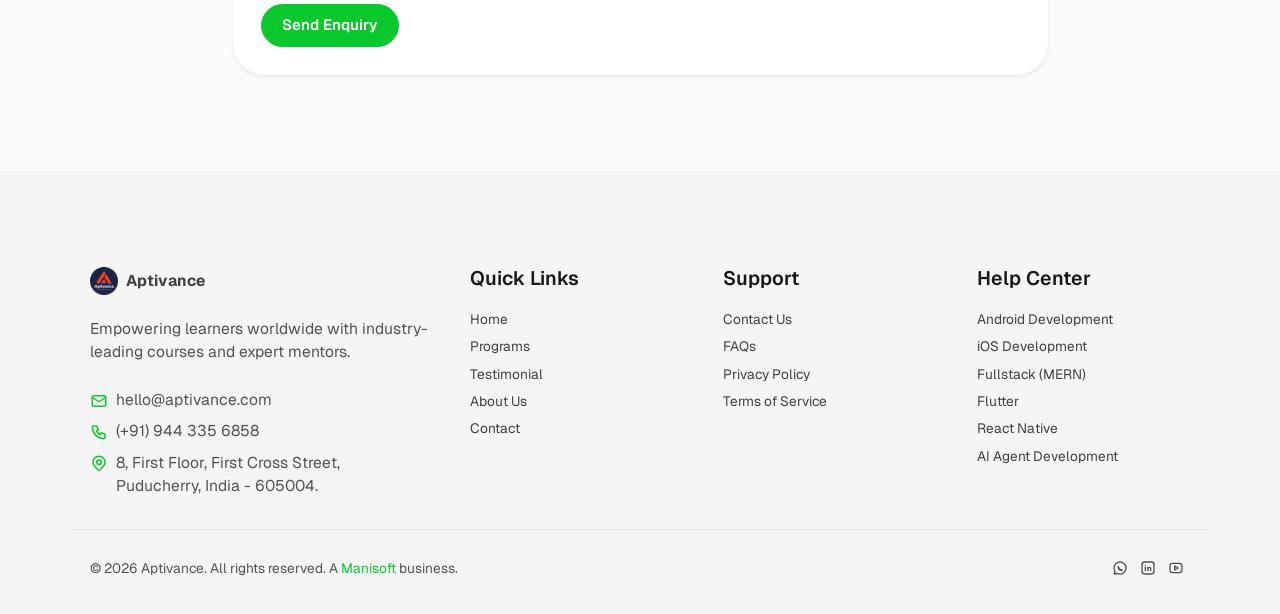
==== commit 3b96c750: "latest changes" ====
--- a/index.html
+++ b/index.html
@@ -9,13 +9,13 @@
   <!-- Search metadata -->
   <meta name="description" content="Build practical technology skills with Aptivance courses, hands-on learning, mentorship and internship opportunities in Puducherry, India.">
   <meta name="robots" content="index, follow">
-  <link rel="canonical" href="https://arthir-ravi.github.io/aptivance-site/">
+  <link rel="canonical" href="https://aptivance.in/">
 
   <!-- Open Graph metadata -->
   <meta property="og:type" content="website">
   <meta property="og:title" content="Aptivance | Practical Courses and Internship Opportunities">
   <meta property="og:description" content="Build practical technology skills through courses, hands-on learning, mentorship and internship opportunities.">
-  <meta property="og:url" content="https://arthir-ravi.github.io/aptivance-site/">
+  <meta property="og:url" content="https://aptivance.in/">
   <meta property="og:site_name" content="Aptivance">
 
   <!-- Twitter metadata -->
@@ -37,29 +37,29 @@
       "@graph": [
         {
           "@type": "Organization",
-          "@id": "https://arthir-ravi.github.io/aptivance-site/#organization",
+          "@id": "https://aptivance.in/#organization",
           "name": "Aptivance",
-          "url": "https://arthir-ravi.github.io/aptivance-site/",
-          "logo": "https://arthir-ravi.github.io/aptivance-site/assets/images/aptivance-icon.webp",
+          "url": "https://aptivance.in/",
+          "logo": "https://aptivance.in/assets/images/aptivance-icon.webp",
           "email": "hello@aptivance.com",
           "telephone": "+91-944-335-6858",
           "address": { "@type": "PostalAddress", "streetAddress": "8, First Floor, First Cross Street", "addressLocality": "Puducherry", "postalCode": "605004", "addressCountry": "IN" }
         },
         {
           "@type": "WebSite",
-          "@id": "https://arthir-ravi.github.io/aptivance-site/#website",
-          "url": "https://arthir-ravi.github.io/aptivance-site/",
+          "@id": "https://aptivance.in/#website",
+          "url": "https://aptivance.in/",
           "name": "Aptivance",
-          "publisher": { "@id": "https://arthir-ravi.github.io/aptivance-site/#organization" }
+          "publisher": { "@id": "https://aptivance.in/#organization" }
         },
         {
           "@type": "WebPage",
-          "@id": "https://arthir-ravi.github.io/aptivance-site/#webpage",
-          "url": "https://arthir-ravi.github.io/aptivance-site/",
+          "@id": "https://aptivance.in/#webpage",
+          "url": "https://aptivance.in/",
           "name": "Aptivance | Practical Courses and Internship Opportunities",
           "description": "Build practical technology skills with Aptivance courses, hands-on learning, mentorship and internship opportunities in Puducherry, India.",
-          "isPartOf": { "@id": "https://arthir-ravi.github.io/aptivance-site/#website" },
-          "about": { "@id": "https://arthir-ravi.github.io/aptivance-site/#organization" },
+          "isPartOf": { "@id": "https://aptivance.in/#website" },
+          "about": { "@id": "https://aptivance.in/#organization" },
           "inLanguage": "en"
         }
       ]
@@ -179,13 +179,11 @@
   <section class="py-lg-13 py-8" id="courses">
     <div class="container">
       <div class="row text-center">
-        <div class="col-lg-6 mx-auto">
+        <div class="col-lg-7 mx-auto">
           <div class="mb-10">
-            <span class="text-primary text-uppercase small fw-semibold" style="letter-spacing: .125rem;">Course</span>
-            <h2 class="fw-bold mt-4 mb-4">Explore Our Popular <span class="text-primary">Courses</span></h2>
-            <p class="mb-0">
-              Choose from hundreds of courses designed by industry experts to help you achieve your goals.
-            </p>
+            <span class="text-primary text-uppercase small fw-semibold" style="letter-spacing: .125rem;">Programs</span>
+            <h2 class="fw-bold mt-4 mb-4">Courses &amp; <span class="text-primary">Internship Opportunities</span></h2>
+            <p class="mb-0">Build practical skills through our courses, then gain real-world experience with internship opportunities in your chosen domain.</p>
           </div>
         </div>
       </div>
@@ -193,93 +191,16 @@
         <!-- Course Card Start -->
         <div class="row g-4">
           <!-- Course Card 1 -->
-          <div class="col-lg-3 col-md-6">
+          <div class="col-lg-4 col-md-6">
             <div class="card  shadow-sm h-100 rounded-5 card-lift">
               <div class="position-relative overflow-hidden">
-                <img src="./assets/images/course-img-1.jpg" class="rounded-top-5 card-img-top" alt="Course 1">
-                <div class="position-absolute top-0 start-0 p-3">
-                  <span class="badge bg-warning  rounded-pill fw-normal text-xs">Android Development</span>
-                </div>
-              </div>
-              <div class="card-body p-6">
-                <h3 class="mb-1 fs-6">
-                  Android Development</h3>
-                <div class="text-xs d-flex gap-2 align-items-center mt-4 mb-8">
-                  <img src="./assets/images/avatar/avatar-1.jpg" alt="" class="avatar avatar-xs rounded-circle">
-                  <span>Trisha leo </span>
-                </div>
-                <div class="d-flex align-items-center justify-content-between mb-3 border-bottom pb-3">
-                  <div class="text-xs align-items-center d-flex gap-1 lh-1">
-                    <span>
-                      <span class="icon icon-tabler icons-tabler-clock icon-mask icon-clock icon-size-14" aria-hidden="true"></span>
-                    </span>
-                    <span>12 weeks</span>
-                  </div>
-                  <div class="text-xs align-items-center d-flex gap-1 lh-1">
-                    <span>
-                      <span class="icon icon-tabler icons-tabler-users icon-mask icon-users icon-size-14" aria-hidden="true"></span>
-                    </span>
-                    <span>2.4K</span>
-                  </div>
-                  <div class="text-xs align-items-center d-flex gap-1 lh-1">
-                    <span>
-
-                      <span class="icon icon-tabler icons-tabler-filled icon-tabler-star text-warning icon-mask icon-star-filled icon-size-14" aria-hidden="true"></span>
-                    </span>
-                    <span>4.9</span>
-                  </div>
-                </div>
-                <div class="d-flex justify-content-between align-items-center mt-4">
-                  <span class="fs-5 text-dark fw-bold">$49</span>
-                  <a href="#contact" class="small link-primary "><span>Enroll now</span>
-                    <span>
-                      <span class="icon icon-tabler icons-tabler-arrow-right ms-1 icon-mask icon-arrow-right icon-size-16" aria-hidden="true"></span>
-                    </span>
-                </div>
-              </div>
-            </div>
-            </a>
-          </div>
-          <!-- Course Card 2 -->
-          <div class="col-lg-3 col-md-6">
-            <div class="card  shadow-sm h-100 rounded-5 card-lift">
-              <div class="position-relative overflow-hidden">
-                <img src="./assets/images/course-img-2.jpg" class="rounded-top-5 card-img-top" alt="Course 2">
-                <div class="position-absolute top-0 start-0 p-3">
-                  <span class="badge bg-danger rounded-pill fw-normal text-xs">iOS Development</span>
-                </div>
-
-              </div>
-              <div class="card-body p-6">
-                <h3 class="mb-1 fs-6">
-                  iOS Development</h3>
-                <div class="text-xs d-flex gap-2 align-items-center mt-4 mb-8">
-                  <img src="./assets/images/avatar/avatar-2.jpg" alt="" class="avatar avatar-xs rounded-circle">
-                  <span>Sarah Johnson </span>
-                </div>
-                <div class="d-flex align-items-center justify-content-between mb-3 border-bottom pb-3">
-                  <div class="text-xs align-items-center d-flex gap-1 lh-1">
-                    <span>
-                      <span class="icon icon-tabler icons-tabler-clock icon-mask icon-clock icon-size-14" aria-hidden="true"></span>
-                    </span>
-                    <span>8 weeks</span>
-                  </div>
-                  <div class="text-xs align-items-center d-flex gap-1 lh-1">
-                    <span>
-                      <span class="icon icon-tabler icons-tabler-users icon-mask icon-users icon-size-14" aria-hidden="true"></span>
-                    </span>
-                    <span>1.8K</span>
-                  </div>
-                  <div class="text-xs align-items-center d-flex gap-1 lh-1">
-                    <span>
-                      <span class="icon icon-tabler icons-tabler-filled icon-tabler-star text-warning icon-mask icon-star-filled icon-size-14" aria-hidden="true"></span>
-                    </span>
-                    <span>4.8</span>
-                  </div>
-                </div>
-                <div class="d-flex justify-content-between align-items-center mt-4">
-                  <span class="fs-5 text-dark fw-bold">$79</span>
-                  <a href="#contact" class="small link-primary "><span>Enroll now</span>
+                <img src="./assets/images/program-android-development.png" class="rounded-top-5 card-img-top" style="height: 240px; object-fit: cover;" alt="Android Development course">
+              </div>
+              <div class="card-body p-6">
+                <h3 class="mb-3 h4 fw-bold">Android Development</h3>
+                <p class="mb-4">Learn to design and build practical Android applications, from core concepts to real-world mobile projects.</p>
+                <div class="d-flex mt-4">
+                  <a href="#contact" class="btn btn-outline-primary"><span>Enroll Now</span>
                     <span>
                       <span class="icon icon-tabler icons-tabler-arrow-right ms-1 icon-mask icon-arrow-right icon-size-16" aria-hidden="true"></span>
                     </span>
@@ -288,45 +209,18 @@
               </div>
             </div>
           </div>
-          <!-- Course Card 3 -->
-          <div class="col-lg-3 col-md-6">
+          <!-- Course Card 2 -->
+          <div class="col-lg-4 col-md-6">
             <div class="card  shadow-sm h-100 rounded-5 card-lift">
               <div class="position-relative overflow-hidden">
-                <img src="./assets/images/course-img-3.jpg" class="rounded-top-5 card-img-top" alt="Course 3">
-                <div class="position-absolute top-0 start-0 p-3">
-                  <span class="badge bg-info rounded-pill fw-normal text-xs">Fullstack (MERN)</span>
-                </div>
-              </div>
-              <div class="card-body p-6">
-                <h3 class="mb-1 fs-6">
-                  Fullstack (MERN)</h3>
-                <div class="text-xs d-flex gap-2 align-items-center mt-4 mb-8">
-                  <img src="./assets/images/avatar/avatar-3.jpg" alt="" class="avatar avatar-xs rounded-circle">
-                  <span>Mike Chen </span>
-                </div>
-                <div class="d-flex align-items-center justify-content-between mb-3 border-bottom pb-3">
-                  <div class="text-xs align-items-center d-flex gap-1 lh-1">
-                    <span>
-                      <span class="icon icon-tabler icons-tabler-clock icon-mask icon-clock icon-size-14" aria-hidden="true"></span>
-                    </span>
-                    <span>16 weeks</span>
-                  </div>
-                  <div class="text-xs align-items-center d-flex gap-1 lh-1">
-                    <span>
-                      <span class="icon icon-tabler icons-tabler-users icon-mask icon-users icon-size-14" aria-hidden="true"></span>
-                    </span>
-                    <span>3.2K</span>
-                  </div>
-                  <div class="text-xs align-items-center d-flex gap-1 lh-1">
-                    <span>
-                      <span class="icon icon-tabler icons-tabler-filled icon-tabler-star text-warning icon-mask icon-star-filled icon-size-14" aria-hidden="true"></span>
-                    </span>
-                    <span>4.9</span>
-                  </div>
-                </div>
-                <div class="d-flex justify-content-between align-items-center mt-4">
-                  <span class="fs-5 text-dark fw-bold">$129</span>
-                  <a href="#contact" class="small link-primary "><span>Enroll now</span>
+                <img src="./assets/images/program-ios-development.png" class="rounded-top-5 card-img-top" style="height: 240px; object-fit: cover;" alt="iOS Development course">
+
+              </div>
+              <div class="card-body p-6">
+                <h3 class="mb-3 h4 fw-bold">iOS Development</h3>
+                <p class="mb-4">Build polished iOS applications while learning essential workflows, interfaces, and Apple development foundations.</p>
+                <div class="d-flex mt-4">
+                  <a href="#contact" class="btn btn-outline-primary"><span>Enroll Now</span>
                     <span>
                       <span class="icon icon-tabler icons-tabler-arrow-right ms-1 icon-mask icon-arrow-right icon-size-16" aria-hidden="true"></span>
                     </span>
@@ -335,45 +229,17 @@
               </div>
             </div>
           </div>
-          <!-- Course Card 4 -->
-          <div class="col-lg-3 col-md-6">
+          <!-- Course Card 3 -->
+          <div class="col-lg-4 col-md-6">
             <div class="card  shadow-sm h-100 rounded-5 card-lift">
               <div class="position-relative overflow-hidden">
-                <img src="./assets/images/course-img-4.jpg" class="rounded-top-5 card-img-top" alt="Course 4">
-                <div class="position-absolute top-0 start-0 p-3">
-                  <span class="badge bg-success rounded-pill fw-normal text-xs">Flutter</span>
-                </div>
-              </div>
-              <div class="card-body p-6">
-                <h3 class="mb-1 fs-6">
-                  Flutter</h3>
-                <div class="text-xs d-flex gap-2 align-items-center mt-4 mb-8">
-                  <img src="./assets/images/avatar/avatar-4.jpg" alt="" class="avatar avatar-xs rounded-circle">
-                  <span>Emma Davis</span>
-                </div>
-                <div class="d-flex align-items-center justify-content-between mb-3 border-bottom pb-3">
-                  <div class="text-xs align-items-center d-flex gap-1 lh-1">
-                    <span>
-                      <span class="icon icon-tabler icons-tabler-clock icon-mask icon-clock icon-size-14" aria-hidden="true"></span>
-                    </span>
-                    <span>6 weeks</span>
-                  </div>
-                  <div class="text-xs align-items-center d-flex gap-1 lh-1">
-                    <span>
-                      <span class="icon icon-tabler icons-tabler-users icon-mask icon-users icon-size-14" aria-hidden="true"></span>
-                    </span>
-                    <span>1.5K</span>
-                  </div>
-                  <div class="text-xs align-items-center d-flex gap-1 lh-1">
-                    <span>
-                      <span class="icon icon-tabler icons-tabler-filled icon-tabler-star text-warning icon-mask icon-star-filled icon-size-14" aria-hidden="true"></span>
-                    </span>
-                    <span>4.7</span>
-                  </div>
-                </div>
-                <div class="d-flex justify-content-between align-items-center mt-4">
-                  <span class="fs-5 text-dark fw-bold">$69</span>
-                  <a href="#contact" class="small link-primary "><span>Enroll now</span>
+                <img src="./assets/images/program-fullstack-mern.png" class="rounded-top-5 card-img-top" style="height: 240px; object-fit: cover;" alt="Fullstack MERN course">
+              </div>
+              <div class="card-body p-6">
+                <h3 class="mb-3 h4 fw-bold">Fullstack (MERN)</h3>
+                <p class="mb-4">Create complete web applications with MongoDB, Express, React, and Node.js through hands-on full-stack projects.</p>
+                <div class="d-flex mt-4">
+                  <a href="#contact" class="btn btn-outline-primary"><span>Enroll Now</span>
                     <span>
                       <span class="icon icon-tabler icons-tabler-arrow-right ms-1 icon-mask icon-arrow-right icon-size-16" aria-hidden="true"></span>
                     </span>
@@ -382,25 +248,58 @@
               </div>
             </div>
           </div>
-        </div>
-        <div class="row">
-          <div class="col-12 text-center mt-10">
-            <a href="#" class="btn btn-outline-dark"> <span>
-                View All Courses
-              </span>
-              <span>
-                <span class="icon icon-tabler icons-tabler-arrow-right ms-1 icon-mask icon-arrow-right icon-size-16" aria-hidden="true"></span>
-              </span>
-            </a>
-          </div>
-        </div>
+          <!-- Course Card 4 -->
+          <div class="col-lg-4 col-md-6">
+            <div class="card  shadow-sm h-100 rounded-5 card-lift">
+              <div class="position-relative overflow-hidden">
+                <img src="./assets/images/program-flutter.png" class="rounded-top-5 card-img-top" style="height: 240px; object-fit: cover;" alt="Flutter course">
+              </div>
+              <div class="card-body p-6">
+                <h3 class="mb-3 h4 fw-bold">Flutter</h3>
+                <p class="mb-4">Learn cross-platform app development and build responsive mobile experiences from a single codebase.</p>
+                <div class="d-flex mt-4">
+                  <a href="#contact" class="btn btn-outline-primary"><span>Enroll Now</span>
+                    <span>
+                      <span class="icon icon-tabler icons-tabler-arrow-right ms-1 icon-mask icon-arrow-right icon-size-16" aria-hidden="true"></span>
+                    </span>
+                  </a>
+                </div>
+              </div>
+            </div>
+          </div>
+          <div class="col-lg-4 col-md-6">
+            <div class="card shadow-sm h-100 rounded-5 card-lift">
+              <div class="position-relative overflow-hidden">
+                <img src="./assets/images/program-react-native-internship.png" class="rounded-top-5 card-img-top" style="height: 240px; object-fit: cover;" alt="React Native internship">
+              </div>
+              <div class="card-body p-6">
+                <h3 class="mb-3 h4 fw-bold">React Native</h3>
+                <p class="mb-4">Work on practical cross-platform mobile tasks and learn how real development teams build applications.</p>
+                <div class="d-flex mt-4"><a href="#contact" class="btn btn-outline-primary"><span>Enroll Now</span><span class="icon icon-tabler icons-tabler-arrow-right ms-1 icon-mask icon-arrow-right icon-size-16" aria-hidden="true"></span></a></div>
+              </div>
+            </div>
+          </div>
+          <div class="col-lg-4 col-md-6">
+            <div class="card shadow-sm h-100 rounded-5 card-lift">
+              <div class="position-relative overflow-hidden">
+                <img src="./assets/images/program-ai-agent-internship.png" class="rounded-top-5 card-img-top" style="height: 240px; object-fit: cover;" alt="AI Agent Development internship">
+              </div>
+              <div class="card-body p-6">
+                <h3 class="mb-3 h4 fw-bold">AI Agent Development</h3>
+                <p class="mb-4">Apply AI tools to practical workflows and gain experience building intelligent, task-focused solutions.</p>
+                <div class="d-flex mt-4"><a href="#contact" class="btn btn-outline-primary"><span>Enroll Now</span><span class="icon icon-tabler icons-tabler-arrow-right ms-1 icon-mask icon-arrow-right icon-size-16" aria-hidden="true"></span></a></div>
+              </div>
+            </div>
+          </div>
+        </div>
+      </div>
   </section>
 
   <section class="py-lg-13 py-8 bg-light bg-opacity-50" id="testimonials">
     <div class="container">
       <div class="text-center mb-10">
         <span class="text-primary text-uppercase small fw-semibold" style="letter-spacing: .125rem;">Testimonials</span>
-        <h2 class="fw-bold mt-4 mb-4">What Our Students Say</h2>
+        <h2 class="fw-bold mt-4 mb-4">What Our <span class="text-primary">Students Say</span></h2>
         <p class="mb-0">Hear from our learners who have built new skills and career opportunities with Aptivance.</p>
       </div>
       <div class="row gx-4 gy-6">
@@ -487,12 +386,12 @@
         <div class="col-lg-9">
           <div class="text-center mb-8">
             <span class="text-primary text-uppercase small fw-semibold" style="letter-spacing: .125rem;">Contact Us</span>
-            <h2 class="fw-bold mt-4 mb-3">Internship <span>Enquiry</span></h2>
-            <p class="mb-0">Tell us about your internship interests and our Aptivance team will be happy to connect.</p>
+            <h2 class="fw-bold mt-4 mb-4">Course &amp; Internship <span class="text-primary">Enquiry</span></h2>
+            <p class="mb-0">Tell us which course or internship you are interested in and whether you prefer live online sessions or offline learning. Our Aptivance team will be happy to help.</p>
           </div>
           <div class="card border-0 shadow-sm rounded-5">
             <div class="card-body p-5 p-md-7">
-              <form id="internshipEnquiryForm" novalidate>
+              <form id="programEnquiryForm" novalidate>
                 <div class="row g-4">
                   <div class="col-md-6">
                     <label for="firstName" class="form-label">First Name *</label>
@@ -504,8 +403,8 @@
                     <input id="lastName" name="lastName" type="text" class="form-control" autocomplete="family-name">
                   </div>
                   <div class="col-md-6">
-                    <label for="internshipEmail" class="form-label">Email Address *</label>
-                    <input id="internshipEmail" name="email" type="email" class="form-control" placeholder="name@example.com" autocomplete="email" required>
+                    <label for="enquiryEmail" class="form-label">Email Address *</label>
+                    <input id="enquiryEmail" name="email" type="email" class="form-control" placeholder="name@example.com" autocomplete="email" required>
                     <div class="invalid-feedback">Please enter a valid email address.</div>
                   </div>
                   <div class="col-md-6">
@@ -523,10 +422,29 @@
                     <input id="courseName" name="course" type="text" class="form-control" required>
                     <div class="invalid-feedback">Please enter your course or degree.</div>
                   </div>
-                  <div class="col-12">
-                    <label for="internshipDomain" class="form-label">Internship Domain *</label>
-                    <select id="internshipDomain" name="domain" class="form-select" required>
-                      <option value="" selected disabled>Select an internship domain</option>
+                  <div class="col-md-6">
+                    <label for="programType" class="form-label">I am enquiring about *</label>
+                    <select id="programType" name="programType" class="form-select" required>
+                      <option value="" selected disabled>Select an option</option>
+                      <option>Course</option>
+                      <option>Internship</option>
+                      <option>Course and Internship</option>
+                    </select>
+                    <div class="invalid-feedback">Please select what you are enquiring about.</div>
+                  </div>
+                  <div class="col-md-6">
+                    <label for="learningMode" class="form-label">Preferred Learning Mode *</label>
+                    <select id="learningMode" name="learningMode" class="form-select" required>
+                      <option value="" selected disabled>Select live online sessions or offline</option>
+                      <option>Online (Live Sessions)</option>
+                      <option>Offline</option>
+                    </select>
+                    <div class="invalid-feedback">Please select your preferred learning mode.</div>
+                  </div>
+                  <div class="col-md-6">
+                    <label for="programDomain" class="form-label">Course / Internship Domain *</label>
+                    <select id="programDomain" name="domain" class="form-select" required>
+                      <option value="" selected disabled>Select a course or internship domain</option>
                       <option>Android Development</option>
                       <option>iOS Development</option>
                       <option>Fullstack (MERN)</option>
@@ -534,12 +452,12 @@
                       <option>React Native</option>
                       <option>AI Agent Development</option>
                     </select>
-                    <div class="invalid-feedback">Please select an internship domain.</div>
+                    <div class="invalid-feedback">Please select a course or internship domain.</div>
                   </div>
                   <div class="col-12">
-                    <label for="internshipMessage" class="form-label">Message / Internship Requirement *</label>
-                    <textarea id="internshipMessage" name="message" class="form-control rounded-4" rows="5" required></textarea>
-                    <div class="invalid-feedback">Please tell us about your internship requirement.</div>
+                    <label for="enquiryMessage" class="form-label">Message / Requirement *</label>
+                    <textarea id="enquiryMessage" name="message" class="form-control rounded-4" rows="5" required></textarea>
+                    <div class="invalid-feedback">Please tell us how we can help.</div>
                   </div>
                   <div class="col-12">
                     <button class="btn btn-primary px-5" type="submit">Send Enquiry</button>
--- a/assets/css/style.css
+++ b/assets/css/style.css
@@ -28582,7 +28582,7 @@
 }
 .faq-hero {
   overflow: hidden;
-  padding: 5.5rem 0 4.5rem;
+  padding: 4.25rem 0 3.75rem;
   background: linear-gradient(108deg, #fff 0%, #f7fff8 70%, #effcf1 100%);
 }
 .faq-hero h1 {
@@ -28797,7 +28797,7 @@
 }
 @media (max-width: 991.98px) {
   .faq-hero {
-    padding: 4rem 0;
+    padding: 3rem 0 1rem;
   }
   .faq-main {
     padding-top: 1.5rem;
@@ -28805,7 +28805,7 @@
 }
 @media (max-width: 575.98px) {
   .faq-hero {
-    padding: 3.3rem 0;
+    padding: 3rem 0 1rem;
   }
   .faq-category-head {
     grid-template-columns: 34px 1fr 18px;
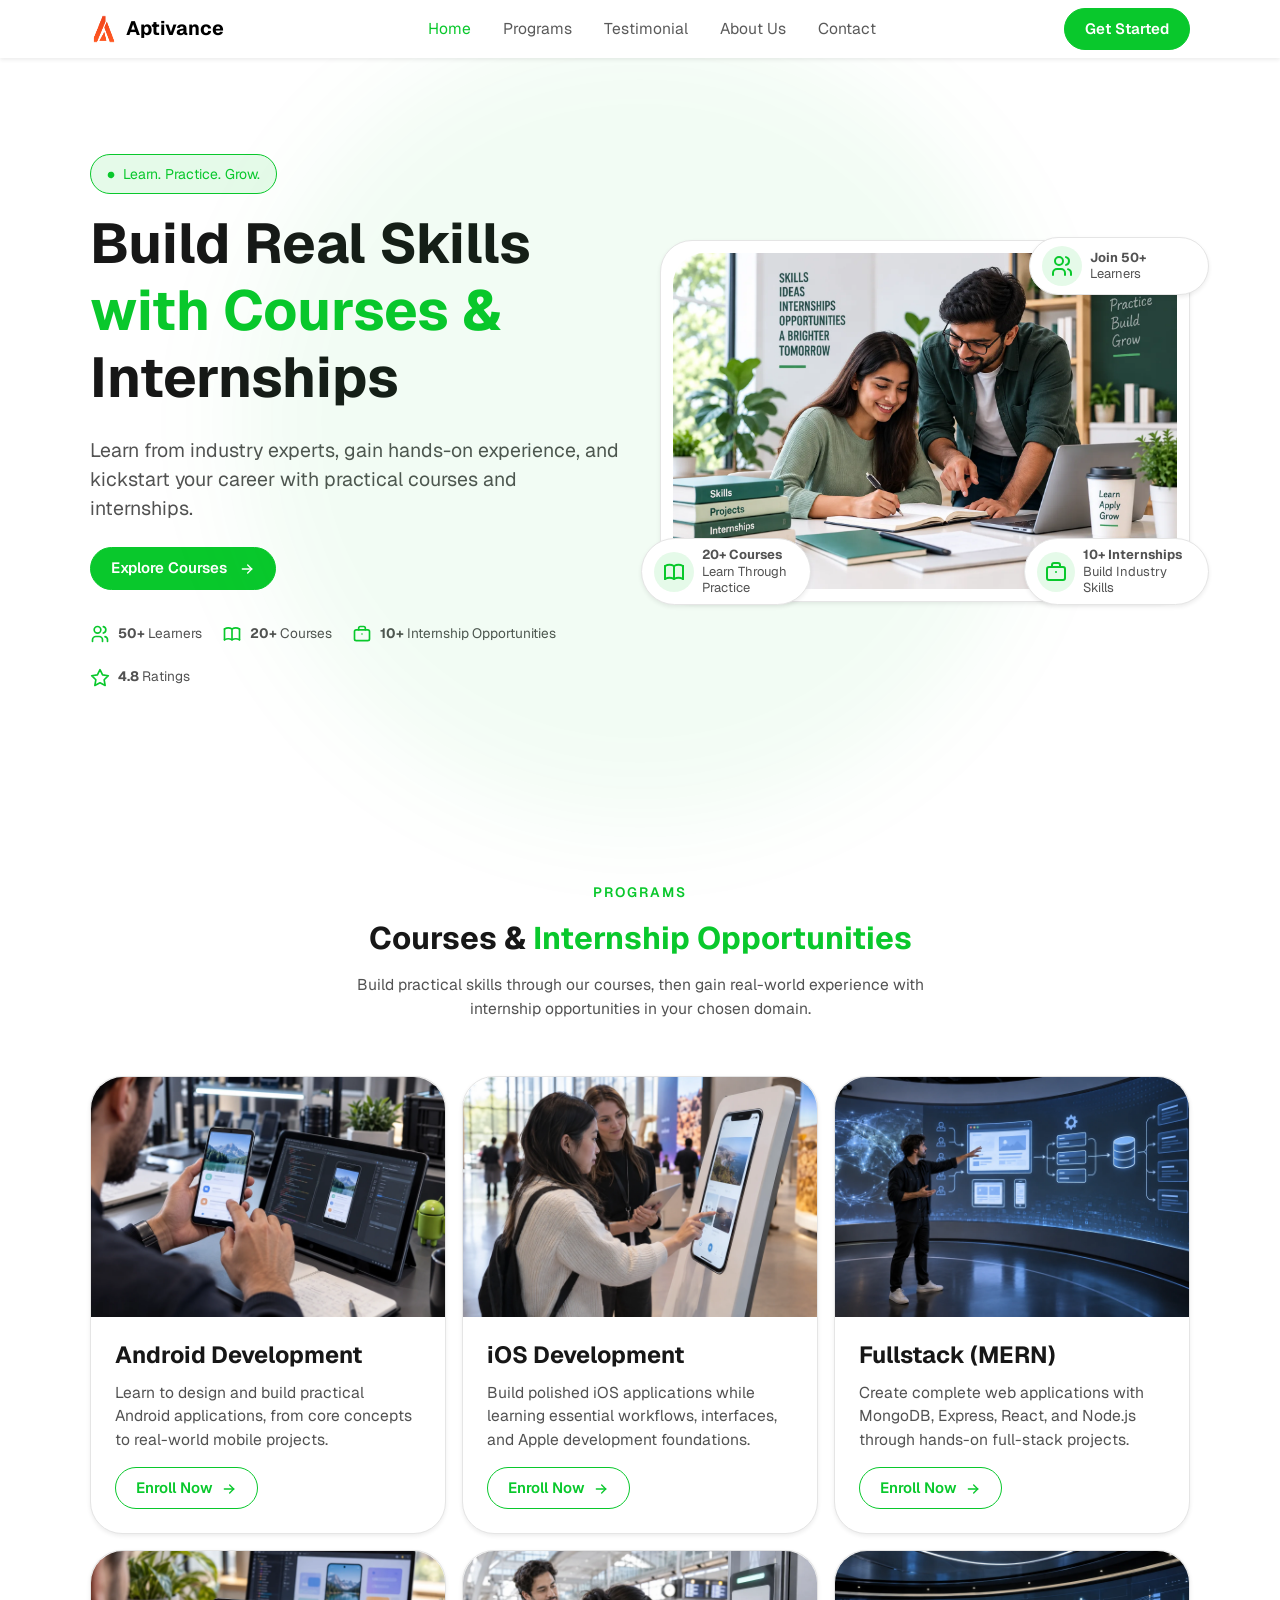
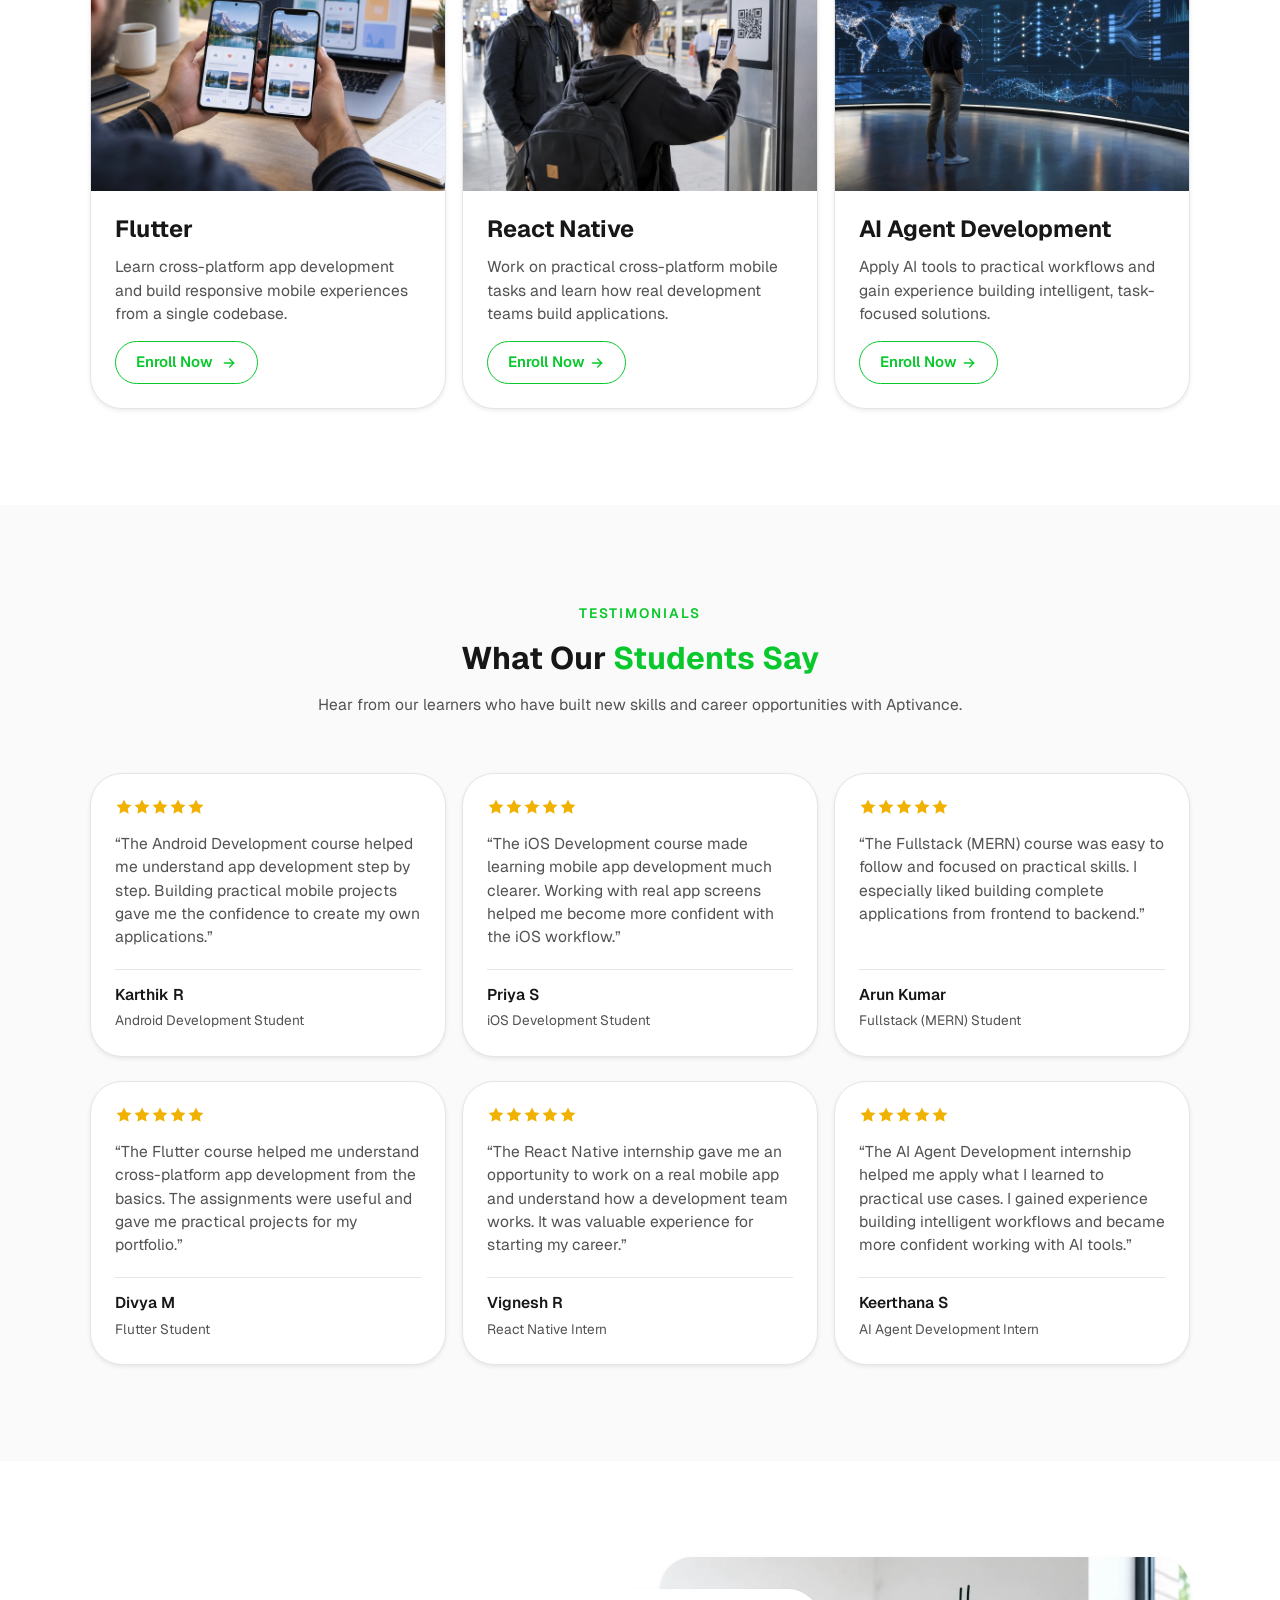
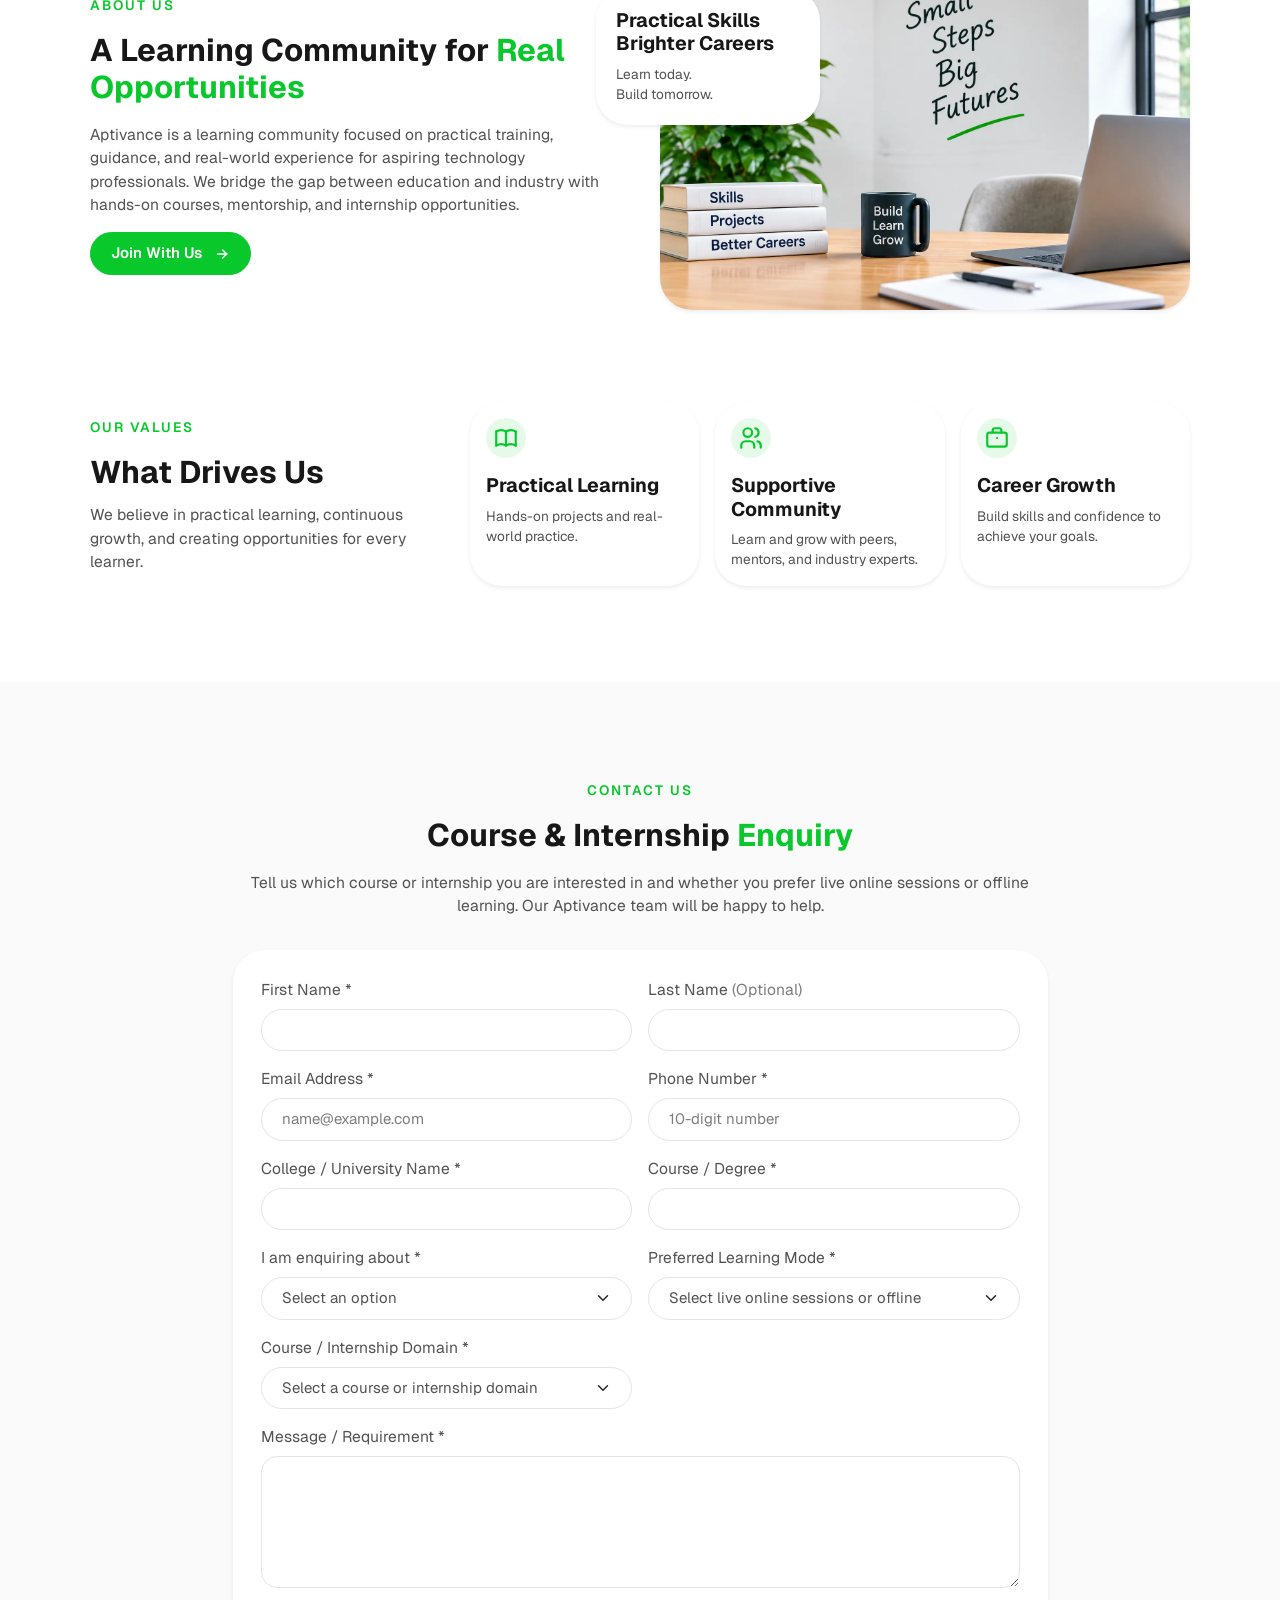
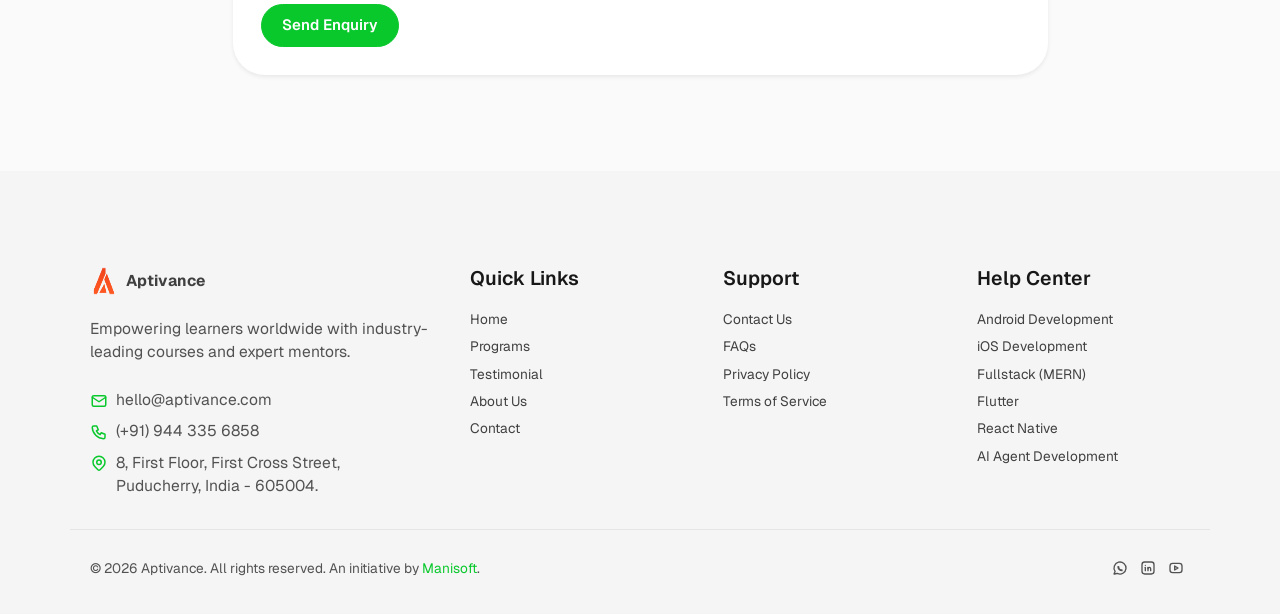
==== commit 5ea9ab1f: "latest changes" ====
--- a/index.html
+++ b/index.html
@@ -130,7 +130,7 @@
           <div class="card p-3 rounded-5  shadow-sm">
             <div class="position-relative">
               <div class="position-relative">
-                <img src="./assets/images/hero1.webp" alt="about" class="rounded-5 img-fluid" />
+                <img src="./assets/images/hero.webp" alt="about" class="rounded-5 img-fluid" />
                 <div class="position-absolute top-0 end-0  me-n8 mt-n4">
                   <div class="bg-white shadow-sm rounded-pill d-flex align-items-center gap-2 px-3 py-2 mb-4 border"
                     style="width: 180px;">
@@ -194,7 +194,7 @@
           <div class="col-lg-4 col-md-6">
             <div class="card  shadow-sm h-100 rounded-5 card-lift">
               <div class="position-relative overflow-hidden">
-                <img src="./assets/images/program-android-development.png" class="rounded-top-5 card-img-top" style="height: 240px; object-fit: cover;" alt="Android Development course">
+                <img src="./assets/images/program-android-development.webp" class="rounded-top-5 card-img-top" style="height: 240px; object-fit: cover;" alt="Android Development course">
               </div>
               <div class="card-body p-6">
                 <h3 class="mb-3 h4 fw-bold">Android Development</h3>
@@ -213,7 +213,7 @@
           <div class="col-lg-4 col-md-6">
             <div class="card  shadow-sm h-100 rounded-5 card-lift">
               <div class="position-relative overflow-hidden">
-                <img src="./assets/images/program-ios-development.png" class="rounded-top-5 card-img-top" style="height: 240px; object-fit: cover;" alt="iOS Development course">
+                <img src="./assets/images/program-ios-development.webp" class="rounded-top-5 card-img-top" style="height: 240px; object-fit: cover;" alt="iOS Development course">
 
               </div>
               <div class="card-body p-6">
@@ -233,7 +233,7 @@
           <div class="col-lg-4 col-md-6">
             <div class="card  shadow-sm h-100 rounded-5 card-lift">
               <div class="position-relative overflow-hidden">
-                <img src="./assets/images/program-fullstack-mern.png" class="rounded-top-5 card-img-top" style="height: 240px; object-fit: cover;" alt="Fullstack MERN course">
+                <img src="./assets/images/program-fullstack-mern.webp" class="rounded-top-5 card-img-top" style="height: 240px; object-fit: cover;" alt="Fullstack MERN course">
               </div>
               <div class="card-body p-6">
                 <h3 class="mb-3 h4 fw-bold">Fullstack (MERN)</h3>
@@ -252,7 +252,7 @@
           <div class="col-lg-4 col-md-6">
             <div class="card  shadow-sm h-100 rounded-5 card-lift">
               <div class="position-relative overflow-hidden">
-                <img src="./assets/images/program-flutter.png" class="rounded-top-5 card-img-top" style="height: 240px; object-fit: cover;" alt="Flutter course">
+                <img src="./assets/images/program-flutter.webp" class="rounded-top-5 card-img-top" style="height: 240px; object-fit: cover;" alt="Flutter course">
               </div>
               <div class="card-body p-6">
                 <h3 class="mb-3 h4 fw-bold">Flutter</h3>
@@ -270,7 +270,7 @@
           <div class="col-lg-4 col-md-6">
             <div class="card shadow-sm h-100 rounded-5 card-lift">
               <div class="position-relative overflow-hidden">
-                <img src="./assets/images/program-react-native-internship.png" class="rounded-top-5 card-img-top" style="height: 240px; object-fit: cover;" alt="React Native internship">
+                <img src="./assets/images/program-react-native.webp" class="rounded-top-5 card-img-top" style="height: 240px; object-fit: cover;" alt="React Native internship">
               </div>
               <div class="card-body p-6">
                 <h3 class="mb-3 h4 fw-bold">React Native</h3>
@@ -282,7 +282,7 @@
           <div class="col-lg-4 col-md-6">
             <div class="card shadow-sm h-100 rounded-5 card-lift">
               <div class="position-relative overflow-hidden">
-                <img src="./assets/images/program-ai-agent-internship.png" class="rounded-top-5 card-img-top" style="height: 240px; object-fit: cover;" alt="AI Agent Development internship">
+                <img src="./assets/images/program-ai-agent.webp" class="rounded-top-5 card-img-top" style="height: 240px; object-fit: cover;" alt="AI Agent Development internship">
               </div>
               <div class="card-body p-6">
                 <h3 class="mb-3 h4 fw-bold">AI Agent Development</h3>
--- a/assets/css/style.css
+++ b/assets/css/style.css
@@ -17737,154 +17737,6 @@
   filter: blur(48px);
 }
 
-.avatar {
-  position: relative;
-  display: inline-block;
-  width: 3rem;
-  height: 3rem;
-}
-
-.avatar-xs {
-  width: 1.5rem;
-  height: 1.5rem;
-}
-
-.avatar-sm {
-  width: 2rem;
-  height: 2rem;
-}
-
-.avatar-lg {
-  width: 3.5rem;
-  height: 3.5rem;
-}
-
-.avatar-xxl {
-  width: 7.5rem;
-  height: 7.5rem;
-}
-
-.avatar-xxxl {
-  width: 11rem;
-  height: 11rem;
-}
-
-.avatar img {
-  width: 100%;
-  height: 100%;
-  -o-object-fit: cover;
-  object-fit: cover;
-}
-
-.avatar-indicators {
-  position: relative;
-}
-
-.avatar-indicators:before {
-  content: "";
-  position: absolute;
-  bottom: 0px;
-  right: 5%;
-  width: 30%;
-  height: 30%;
-  border-radius: 50%;
-  border: 2px solid var(--bs-white);
-  display: table;
-}
-
-.avatar-xxl.avatar-indicators:before {
-  bottom: 5px;
-  right: 17%;
-  width: 16%;
-  height: 16%;
-}
-
-.avatar-offline:before {
-  background-color: var(--bs-gray-400);
-}
-
-.avatar-online:before {
-  background-color: #09c82c;
-}
-
-.avatar-away:before {
-  background-color: #f0b100;
-}
-
-.avatar-busy:before {
-  background-color: #fb2c36;
-}
-
-.avatar-info:before {
-  background-color: #00b8db;
-}
-
-.avatar-initials {
-  display: -ms-flexbox;
-  display: flex;
-  -ms-flex-pack: center;
-  justify-content: center;
-  -ms-flex-align: center;
-  align-items: center;
-  width: 100%;
-  height: 100%;
-  pointer-events: none;
-  text-transform: uppercase;
-}
-
-.avatar-primary .avatar-initials {
-  color: var(--bs-white);
-  background-color: #09c82c;
-}
-
-.avatar-secondary .avatar-initials {
-  color: var(--bs-white);
-  background-color: #e5e5e5;
-}
-
-.avatar-success .avatar-initials {
-  color: var(--bs-white);
-  background-color: #09c82c;
-}
-
-.avatar-warning .avatar-initials {
-  color: var(--bs-white);
-  background-color: #f0b100;
-}
-
-.avatar-info .avatar-initials {
-  color: var(--bs-white);
-  background-color: #00b8db;
-}
-
-.avatar-danger .avatar-initials {
-  color: var(--bs-white);
-  background-color: #fb2c36;
-}
-
-.avatar-light .avatar-initials {
-  color: var(--bs-white);
-  background-color: #f5f5f5;
-}
-
-.avatar-dark .avatar-initials {
-  color: var(--bs-white);
-  background-color: #171717;
-}
-
-.avatar-group .avatar + .avatar {
-  margin-left: -1rem;
-}
-
-.avatar-group .avatar:hover {
-  z-index: 2;
-}
-
-.avatar-group img,
-.avatar-group .avatar .avatar-initials {
-  border: 2px solid var(--bs-white);
-}
-
 .btn-icon {
   position: relative;
   display: -ms-inline-flexbox;
@@ -28505,10 +28357,6 @@
   --icon-width: 8px;
   --icon-height: 8px;
 }
-.icon-size-14 {
-  --icon-width: 14px;
-  --icon-height: 14px;
-}
 .icon-size-16 {
   --icon-width: 16px;
   --icon-height: 16px;
@@ -28529,10 +28377,6 @@
   --icon-width: 26px;
   --icon-height: 26px;
 }
-.icon-size-28 {
-  --icon-width: 28px;
-  --icon-height: 28px;
-}
 .icon-book {
   --icon-mask: url("../images/icons/book.svg");
 }
@@ -28550,9 +28394,6 @@
 }
 .icon-star {
   --icon-mask: url("../images/icons/star.svg");
-}
-.icon-clock {
-  --icon-mask: url("../images/icons/clock.svg");
 }
 .icon-star-filled {
   --icon-mask: url("../images/icons/star-filled.svg");
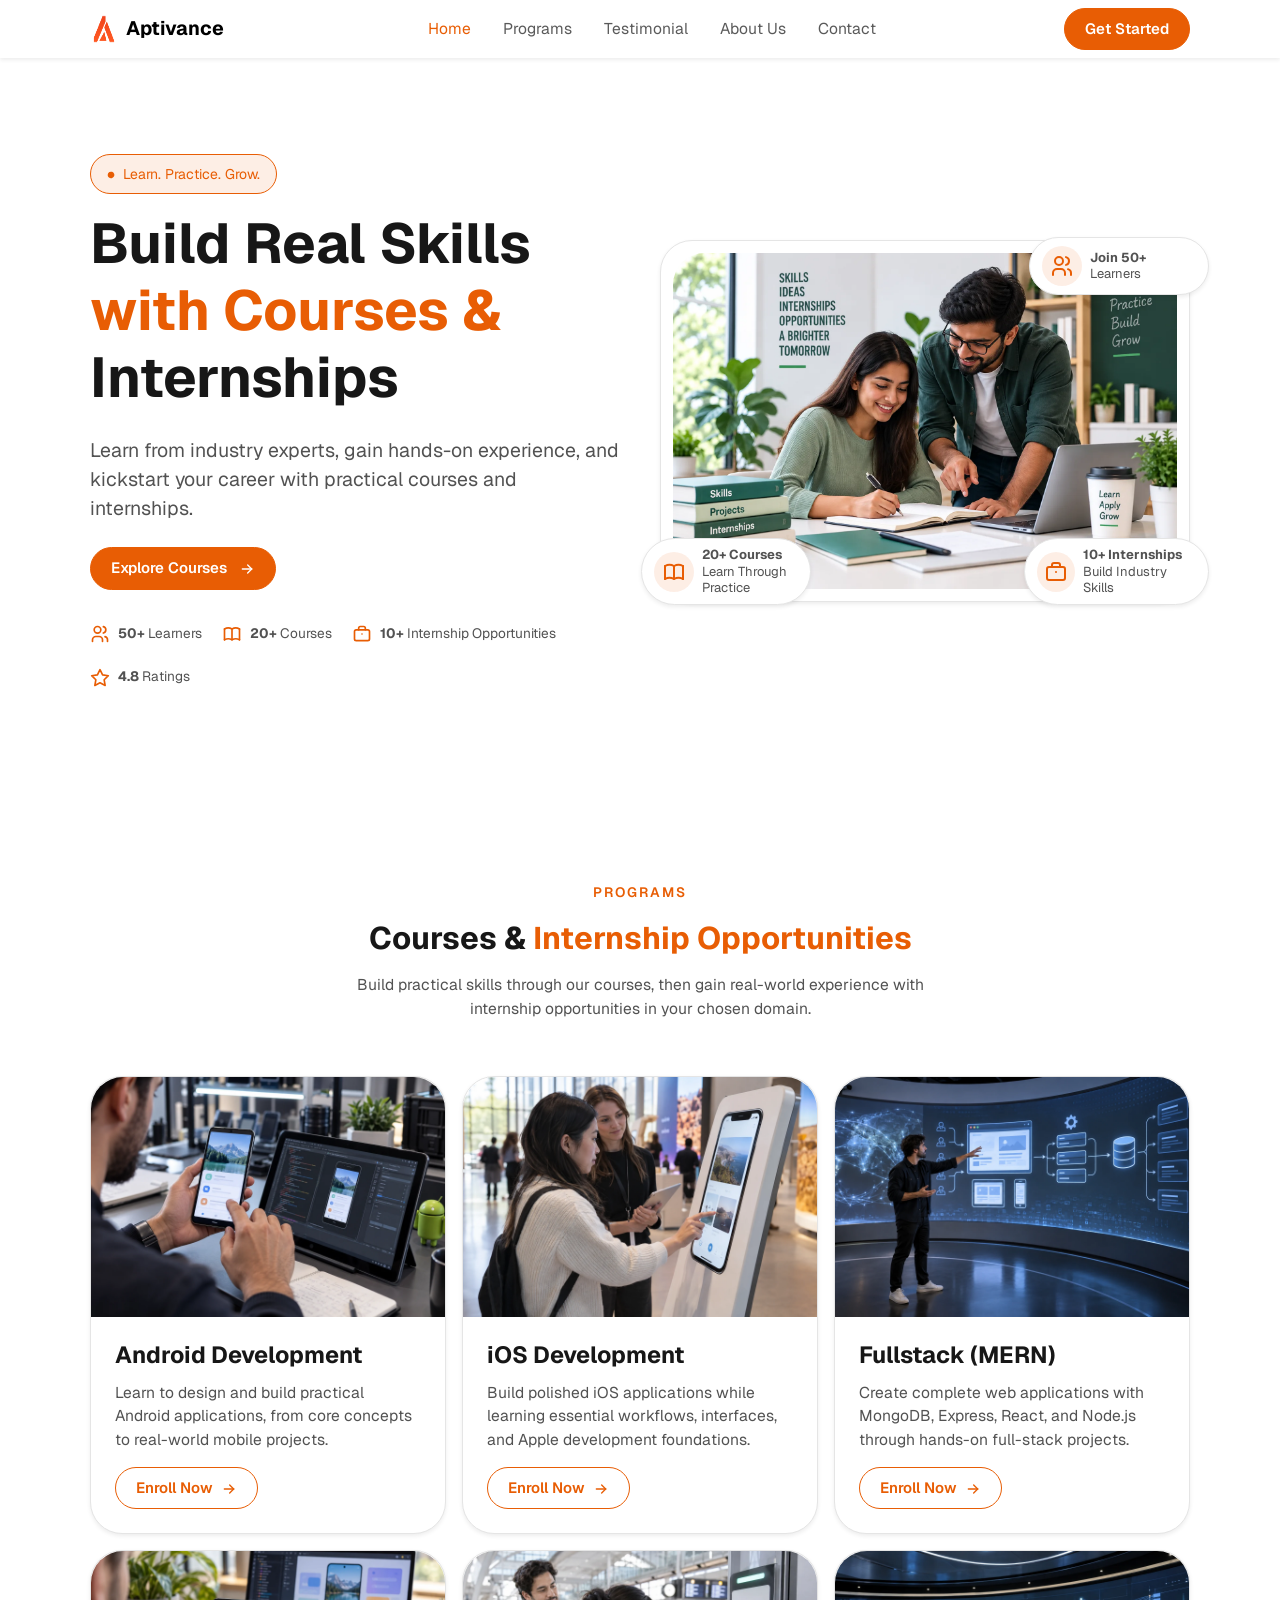
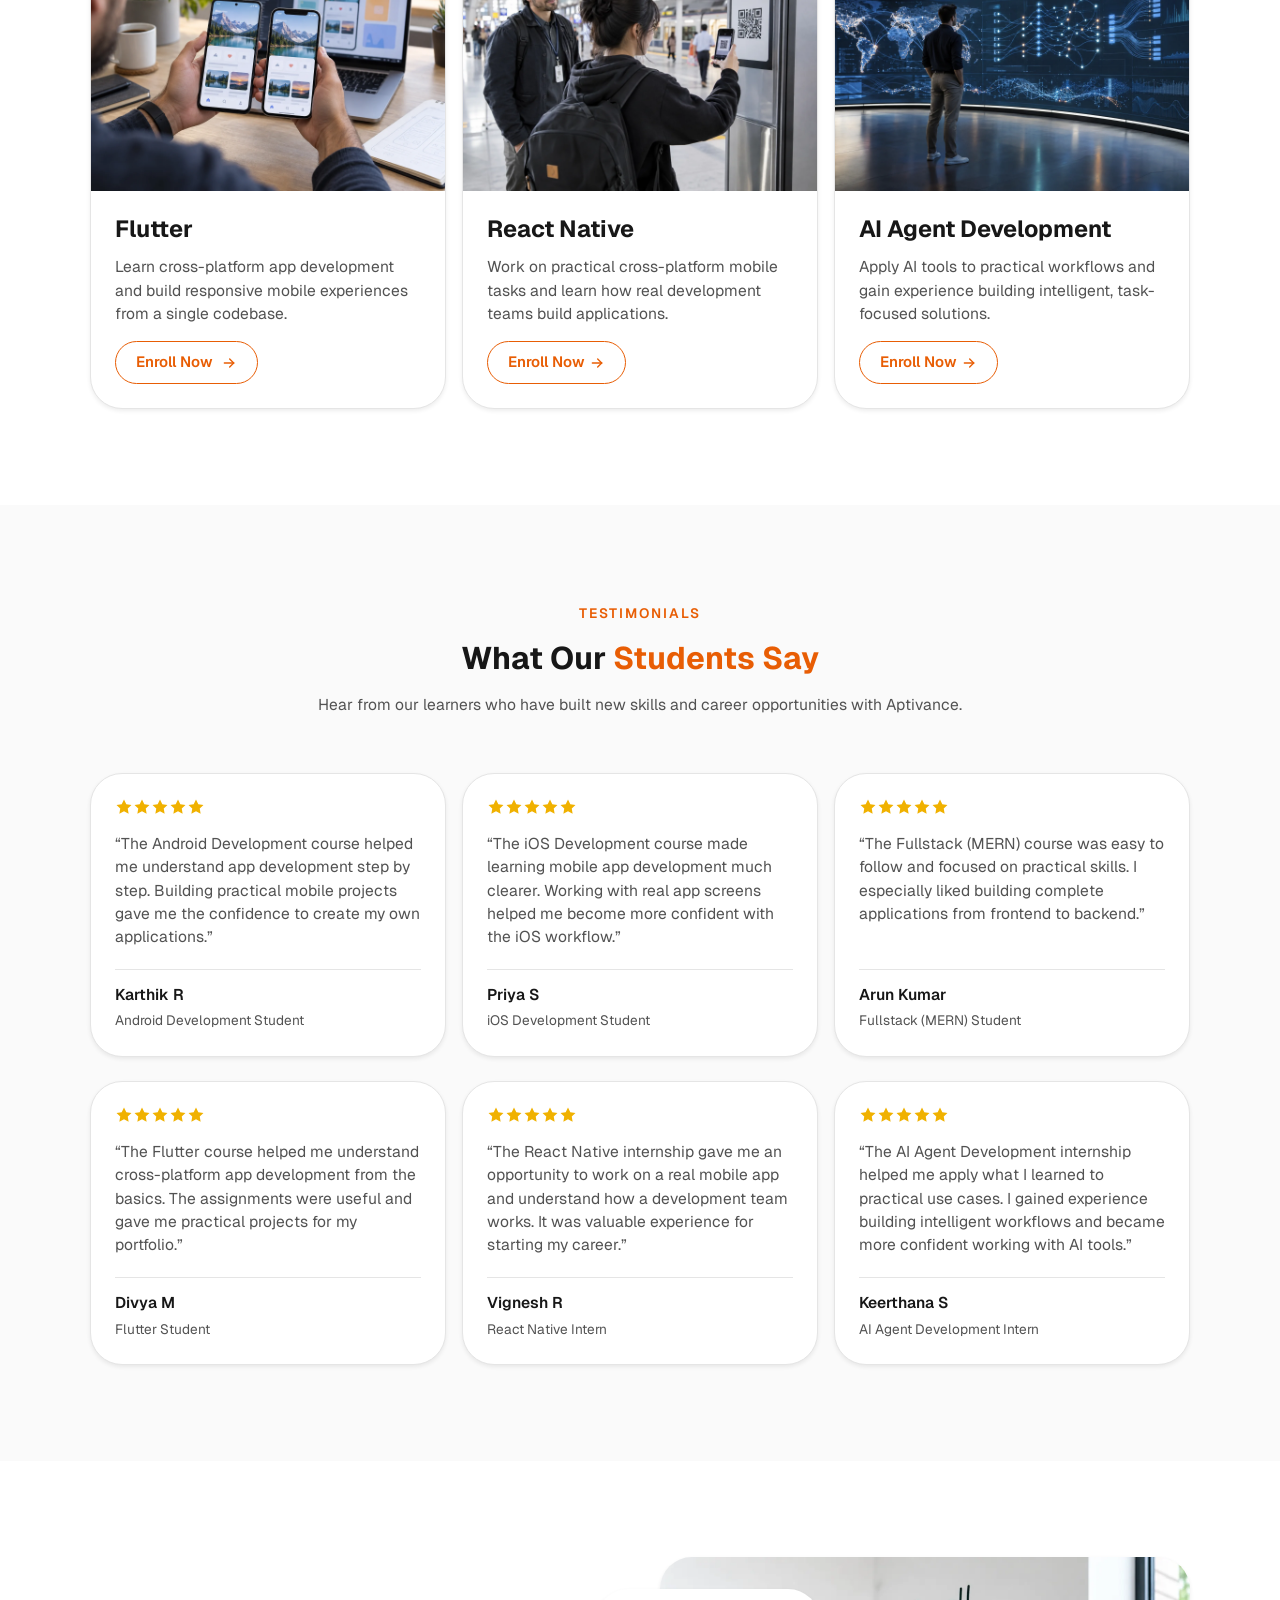
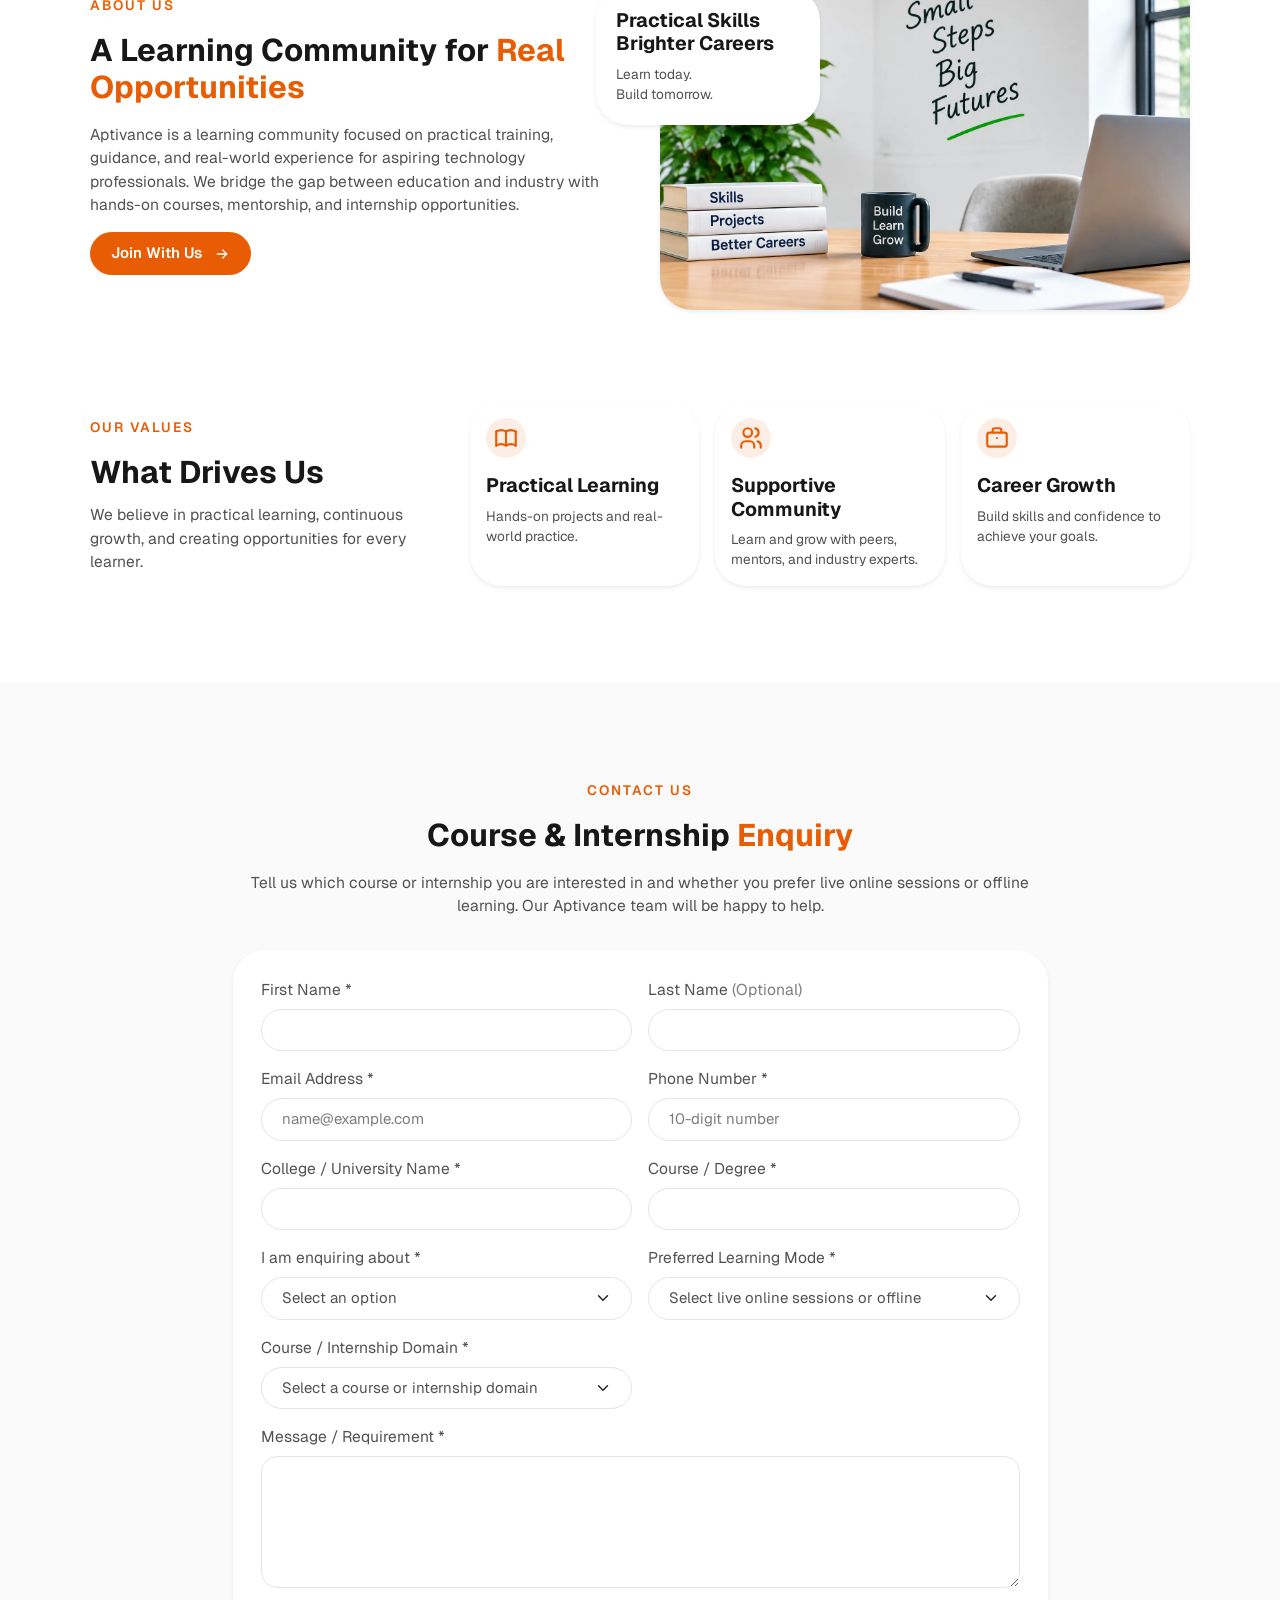
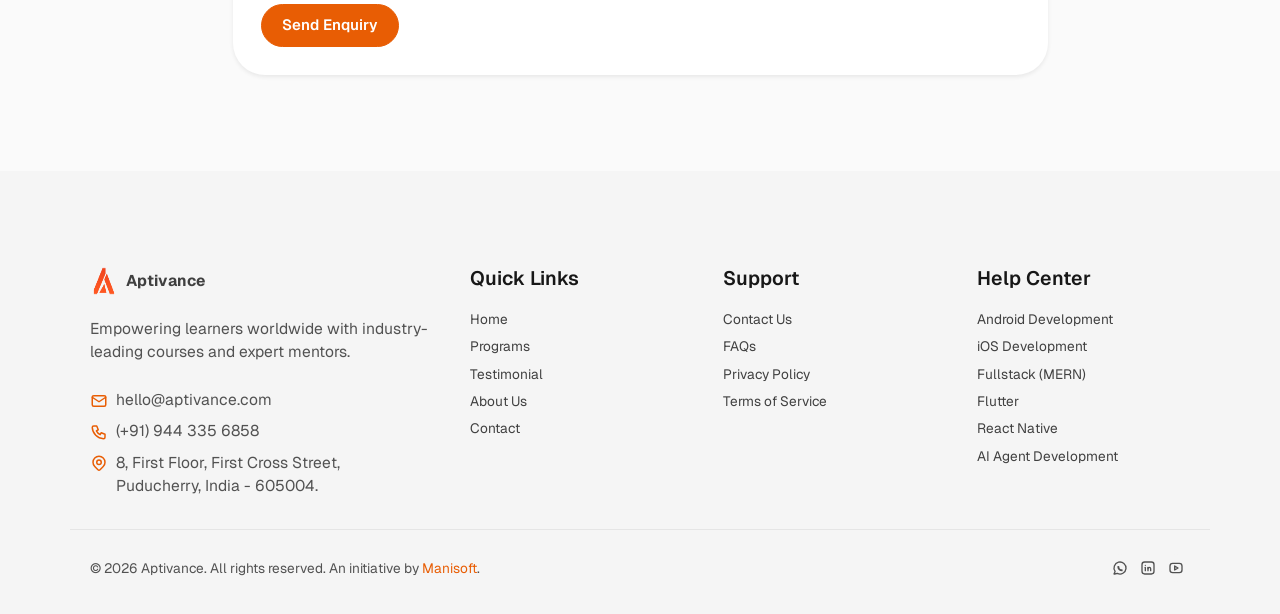
==== commit beacb82a: "updated icons" ====
--- a/index.html
+++ b/index.html
@@ -27,6 +27,7 @@
   <link rel="apple-touch-icon" sizes="180x180" href="./assets/images/favicon_io/apple-touch-icon.webp">
   <link rel="icon" type="image/png" sizes="32x32" href="./assets/images/favicon_io/favicon-32x32.png">
   <link rel="icon" type="image/png" sizes="16x16" href="./assets/images/favicon_io/favicon-16x16.png">
+  <link rel="icon" href="./assets/images/favicon_io/favicon.ico" sizes="any">
   <link rel="manifest" href="./assets/images/favicon_io/site.webmanifest">
   <link rel="stylesheet" href="./assets/css/style.css">
 
--- a/assets/css/style.css
+++ b/assets/css/style.css
@@ -8,14 +8,22 @@
  */
 :root,
 [data-bs-theme="light"] {
+  --aptivance-primary: #e85d04;
+  --aptivance-primary-rgb: 232, 93, 4;
+  --aptivance-hover: #c2410c;
+  --aptivance-hover-rgb: 194, 65, 12;
+  --aptivance-active: #9a3412;
+  --aptivance-soft: #ffedd5;
+  --aptivance-soft-strong: #fed7aa;
+  --aptivance-soft-light: #fff7ed;
   --bs-blue: #0d6efd;
   --bs-indigo: #6610f2;
   --bs-purple: #6f42c1;
   --bs-pink: #d63384;
   --bs-red: #fb2c36;
-  --bs-orange: #e66239;
+  --bs-orange: var(--aptivance-primary);
   --bs-yellow: #f0b100;
-  --bs-green: #09c82c;
+  --bs-green: var(--aptivance-primary);
   --bs-teal: #20c997;
   --bs-cyan: #00b8db;
   --bs-black: #000;
@@ -31,41 +39,41 @@
   --bs-gray-700: #404040;
   --bs-gray-800: #262626;
   --bs-gray-900: #171717;
-  --bs-primary: #09c82c;
+  --bs-primary: var(--aptivance-primary);
   --bs-secondary: #e5e5e5;
-  --bs-success: #09c82c;
+  --bs-success: var(--aptivance-primary);
   --bs-info: #00b8db;
   --bs-warning: #f0b100;
   --bs-danger: #fb2c36;
   --bs-light: #f5f5f5;
   --bs-dark: #171717;
-  --bs-primary-rgb: 9, 200, 44;
+  --bs-primary-rgb: var(--aptivance-primary-rgb);
   --bs-secondary-rgb: 229, 229, 229;
-  --bs-success-rgb: 9, 200, 44;
+  --bs-success-rgb: var(--aptivance-primary-rgb);
   --bs-info-rgb: 0, 184, 219;
   --bs-warning-rgb: 240, 177, 0;
   --bs-danger-rgb: 251, 44, 54;
   --bs-light-rgb: 245, 245, 245;
   --bs-dark-rgb: 23, 23, 23;
-  --bs-primary-text-emphasis: #045012;
+  --bs-primary-text-emphasis: var(--aptivance-active);
   --bs-secondary-text-emphasis: #5c5c5c;
-  --bs-success-text-emphasis: #045012;
+  --bs-success-text-emphasis: var(--aptivance-active);
   --bs-info-text-emphasis: #004a58;
   --bs-warning-text-emphasis: #604700;
   --bs-danger-text-emphasis: #641216;
   --bs-light-text-emphasis: #404040;
   --bs-dark-text-emphasis: #404040;
-  --bs-primary-bg-subtle: #cef4d5;
+  --bs-primary-bg-subtle: var(--aptivance-soft);
   --bs-secondary-bg-subtle: #fafafa;
-  --bs-success-bg-subtle: #cef4d5;
+  --bs-success-bg-subtle: var(--aptivance-soft);
   --bs-info-bg-subtle: #ccf1f8;
   --bs-warning-bg-subtle: #fcefcc;
   --bs-danger-bg-subtle: #fed5d7;
   --bs-light-bg-subtle: #fafafa;
   --bs-dark-bg-subtle: #a3a3a3;
-  --bs-primary-border-subtle: #9de9ab;
+  --bs-primary-border-subtle: var(--aptivance-soft-strong);
   --bs-secondary-border-subtle: whitesmoke;
-  --bs-success-border-subtle: #9de9ab;
+  --bs-success-border-subtle: var(--aptivance-soft-strong);
   --bs-info-border-subtle: #99e3f1;
   --bs-warning-border-subtle: #f9e099;
   --bs-danger-border-subtle: #fdabaf;
@@ -107,8 +115,8 @@
   --bs-link-color: #404040;
   --bs-link-color-rgb: 64, 64, 64;
   --bs-link-decoration: none;
-  --bs-link-hover-color: #09c82c;
-  --bs-link-hover-color-rgb: 9, 200, 44;
+  --bs-link-hover-color: var(--aptivance-hover);
+  --bs-link-hover-color-rgb: var(--aptivance-hover-rgb);
   --bs-link-hover-decoration: none;
   --bs-code-color: #d63384;
   --bs-highlight-color: #525252;
@@ -130,67 +138,11 @@
   --bs-box-shadow-inset: inset 0 1px 2px rgba(0, 0, 0, 0.075);
   --bs-focus-ring-width: 0.25rem;
   --bs-focus-ring-opacity: 0.25;
-  --bs-focus-ring-color: rgba(9, 200, 44, 0.25);
-  --bs-form-valid-color: #09c82c;
-  --bs-form-valid-border-color: #09c82c;
+  --bs-focus-ring-color: rgb(var(--aptivance-primary-rgb) / 25%);
+  --bs-form-valid-color: var(--aptivance-primary);
+  --bs-form-valid-border-color: var(--aptivance-primary);
   --bs-form-invalid-color: #fb2c36;
   --bs-form-invalid-border-color: #fb2c36;
-}
-
-[data-bs-theme="dark"] {
-  color-scheme: dark;
-  --bs-body-color: #d4d4d4;
-  --bs-body-color-rgb: 212, 212, 212;
-  --bs-body-bg: #171717;
-  --bs-body-bg-rgb: 23, 23, 23;
-  --bs-emphasis-color: #fff;
-  --bs-emphasis-color-rgb: 255, 255, 255;
-  --bs-secondary-color: rgba(212, 212, 212, 0.75);
-  --bs-secondary-color-rgb: 212, 212, 212;
-  --bs-secondary-bg: #262626;
-  --bs-secondary-bg-rgb: 38, 38, 38;
-  --bs-tertiary-color: rgba(212, 212, 212, 0.5);
-  --bs-tertiary-color-rgb: 212, 212, 212;
-  --bs-tertiary-bg: #1f1f1f;
-  --bs-tertiary-bg-rgb: 31, 31, 31;
-  --bs-primary-text-emphasis: #6bde80;
-  --bs-secondary-text-emphasis: #efefef;
-  --bs-success-text-emphasis: #6bde80;
-  --bs-info-text-emphasis: #66d4e9;
-  --bs-warning-text-emphasis: #f6d066;
-  --bs-danger-text-emphasis: #fd8086;
-  --bs-light-text-emphasis: #f5f5f5;
-  --bs-dark-text-emphasis: #d4d4d4;
-  --bs-primary-bg-subtle: #022809;
-  --bs-secondary-bg-subtle: #2e2e2e;
-  --bs-success-bg-subtle: #022809;
-  --bs-info-bg-subtle: #00252c;
-  --bs-warning-bg-subtle: #302300;
-  --bs-danger-bg-subtle: #32090b;
-  --bs-light-bg-subtle: #262626;
-  --bs-dark-bg-subtle: #131313;
-  --bs-primary-border-subtle: #05781a;
-  --bs-secondary-border-subtle: #898989;
-  --bs-success-border-subtle: #05781a;
-  --bs-info-border-subtle: #006e83;
-  --bs-warning-border-subtle: #906a00;
-  --bs-danger-border-subtle: #971a20;
-  --bs-light-border-subtle: #404040;
-  --bs-dark-border-subtle: #262626;
-  --bs-heading-color: inherit;
-  --bs-link-color: #6bde80;
-  --bs-link-hover-color: #89e599;
-  --bs-link-color-rgb: 107, 222, 128;
-  --bs-link-hover-color-rgb: 137, 229, 153;
-  --bs-code-color: #e685b5;
-  --bs-highlight-color: #d4d4d4;
-  --bs-highlight-bg: #604700;
-  --bs-border-color: #404040;
-  --bs-border-color-translucent: rgba(255, 255, 255, 0.15);
-  --bs-form-valid-color: #6bde80;
-  --bs-form-valid-border-color: #6bde80;
-  --bs-form-invalid-color: #fd8086;
-  --bs-form-invalid-border-color: #fd8086;
 }
 
 *,
@@ -224,7 +176,7 @@
   color: #465269;
 }
 .legal-hero {
-  background: linear-gradient(115deg, #fff 0%, #f5fffa 100%);
+  background: linear-gradient(115deg, #fff 0%, var(--aptivance-soft-light) 100%);
   overflow: hidden;
 }
 .legal-hero-copy {
@@ -239,7 +191,7 @@
   line-height: 1.12;
 }
 .legal-title span {
-  color: #09b83d;
+  color: var(--aptivance-primary);
 }
 .legal-intro {
   font-size: 0.94rem;
@@ -287,8 +239,8 @@
 }
 .legal-toc a:hover,
 .legal-toc a.active {
-  background: #ebfbf1;
-  color: #09af3b;
+  background: var(--aptivance-soft-light);
+  color: var(--aptivance-primary);
 }
 .legal-icon {
   fill: none;
@@ -326,7 +278,7 @@
 }
 .legal-note {
   align-items: center;
-  background: linear-gradient(100deg, #e7faed, #f2fcf6);
+  background: linear-gradient(100deg, var(--aptivance-soft), var(--aptivance-soft-light));
   border-radius: 0.75rem;
   color: #1d3344;
   display: flex;
@@ -337,7 +289,7 @@
   padding: 1rem 1.2rem;
 }
 .legal-note .icon {
-  color: #09b83d;
+  color: var(--aptivance-primary);
   font-size: 2rem;
   flex: 0 0 auto;
 }
@@ -2936,10 +2888,6 @@
   border-radius: var(--bs-border-radius-lg);
 }
 
-[data-bs-theme="dark"] .form-select {
-  --bs-form-select-bg-img: url("data:image/svg+xml,%3csvg xmlns='http://www.w3.org/2000/svg' viewBox='0 0 16 16'%3e%3cpath fill='none' stroke='%23d4d4d4' stroke-linecap='round' stroke-linejoin='round' stroke-width='2' d='m2 5 6 6 6-6'/%3e%3c/svg%3e");
-}
-
 .form-check {
   display: block;
   min-height: 1.4625rem;
@@ -3066,12 +3014,6 @@
   pointer-events: none;
   filter: none;
   opacity: 0.65;
-}
-
-[data-bs-theme="dark"]
-  .form-switch
-  .form-check-input:not(:checked):not(:focus) {
-  --bs-form-switch-bg: url("data:image/svg+xml,%3csvg xmlns='http://www.w3.org/2000/svg' viewBox='-4 -4 8 8'%3e%3ccircle r='3' fill='rgba%28255, 255, 255, 0.25%29'/%3e%3c/svg%3e");
 }
 
 .form-range {
@@ -5010,22 +4952,6 @@
   overflow-y: visible;
 }
 
-.navbar-dark,
-.navbar[data-bs-theme="dark"] {
-  --bs-navbar-color: rgba(255, 255, 255, 0.55);
-  --bs-navbar-hover-color: rgba(255, 255, 255, 0.75);
-  --bs-navbar-disabled-color: rgba(255, 255, 255, 0.25);
-  --bs-navbar-active-color: #fff;
-  --bs-navbar-brand-color: #fff;
-  --bs-navbar-brand-hover-color: #fff;
-  --bs-navbar-toggler-border-color: rgba(255, 255, 255, 0.1);
-  --bs-navbar-toggler-icon-bg: url("data:image/svg+xml,%3csvg xmlns='http://www.w3.org/2000/svg' viewBox='0 0 30 30'%3e%3cpath stroke='rgba%28255, 255, 255, 0.55%29' stroke-linecap='round' stroke-miterlimit='10' stroke-width='2' d='M4 7h22M4 15h22M4 23h22'/%3e%3c/svg%3e");
-}
-
-[data-bs-theme="dark"] .navbar-toggler-icon {
-  --bs-navbar-toggler-icon-bg: url("data:image/svg+xml,%3csvg xmlns='http://www.w3.org/2000/svg' viewBox='0 0 30 30'%3e%3cpath stroke='rgba%28255, 255, 255, 0.55%29' stroke-linecap='round' stroke-miterlimit='10' stroke-width='2' d='M4 7h22M4 15h22M4 23h22'/%3e%3c/svg%3e");
-}
-
 .card {
   --bs-card-spacer-y: 1rem;
   --bs-card-spacer-x: 1rem;
@@ -5359,11 +5285,6 @@
   border-radius: 0;
 }
 
-[data-bs-theme="dark"] .accordion-button::after {
-  --bs-accordion-btn-icon: url("data:image/svg+xml,%3csvg xmlns='http://www.w3.org/2000/svg' viewBox='0 0 16 16' fill='%236bde80'%3e%3cpath fill-rule='evenodd' d='M1.646 4.646a.5.5 0 0 1 .708 0L8 10.293l5.646-5.647a.5.5 0 0 1 .708.708l-6 6a.5.5 0 0 1-.708 0l-6-6a.5.5 0 0 1 0-.708'/%3e%3c/svg%3e");
-  --bs-accordion-btn-active-icon: url("data:image/svg+xml,%3csvg xmlns='http://www.w3.org/2000/svg' viewBox='0 0 16 16' fill='%236bde80'%3e%3cpath fill-rule='evenodd' d='M1.646 4.646a.5.5 0 0 1 .708 0L8 10.293l5.646-5.647a.5.5 0 0 1 .708.708l-6 6a.5.5 0 0 1-.708 0l-6-6a.5.5 0 0 1 0-.708'/%3e%3c/svg%3e");
-}
-
 .breadcrumb {
   --bs-breadcrumb-padding-x: 0;
   --bs-breadcrumb-padding-y: 0;
@@ -6076,13 +5997,8 @@
   --bs-btn-close-filter: invert(1) grayscale(100%) brightness(200%);
 }
 
-:root,
-[data-bs-theme="light"] {
+:root {
   --bs-btn-close-filter: ;
-}
-
-[data-bs-theme="dark"] {
-  --bs-btn-close-filter: invert(1) grayscale(100%) brightness(200%);
 }
 
 .toast {
@@ -6962,17 +6878,10 @@
   --bs-carousel-control-icon-filter: invert(1) grayscale(100);
 }
 
-:root,
-[data-bs-theme="light"] {
+:root {
   --bs-carousel-indicator-active-bg: #fff;
   --bs-carousel-caption-color: #fff;
   --bs-carousel-control-icon-filter: ;
-}
-
-[data-bs-theme="dark"] {
-  --bs-carousel-indicator-active-bg: #000;
-  --bs-carousel-caption-color: #000;
-  --bs-carousel-control-icon-filter: invert(1) grayscale(100);
 }
 
 .spinner-grow,
@@ -7718,11 +7627,11 @@
 }
 .link-primary:hover,
 .link-primary:focus {
-  color: RGBA(7, 160, 35, var(--bs-link-opacity, 1)) !important;
+  color: RGBA(194, 65, 12, var(--bs-link-opacity, 1)) !important;
   text-decoration-color: RGBA(
-    7,
-    160,
-    35,
+    194,
+    65,
+    12,
     var(--bs-link-underline-opacity, 1)
   ) !important;
 }
@@ -7754,11 +7663,11 @@
 }
 .link-success:hover,
 .link-success:focus {
-  color: RGBA(7, 160, 35, var(--bs-link-opacity, 1)) !important;
+  color: RGBA(194, 65, 12, var(--bs-link-opacity, 1)) !important;
   text-decoration-color: RGBA(
-    7,
-    160,
-    35,
+    194,
+    65,
+    12,
     var(--bs-link-underline-opacity, 1)
   ) !important;
 }
@@ -28424,13 +28333,13 @@
 .faq-hero {
   overflow: hidden;
   padding: 4.25rem 0 3.75rem;
-  background: linear-gradient(108deg, #fff 0%, #f7fff8 70%, #effcf1 100%);
+  background: linear-gradient(108deg, #fffaf5 0%, var(--aptivance-soft) 70%, var(--aptivance-soft-strong) 100%);
 }
 .faq-hero h1 {
   margin: 0;
 }
 .faq-hero h1 span {
-  color: #20b536;
+  color: var(--aptivance-primary);
 }
 .faq-hero .legal-intro {
   max-width: 35rem;
@@ -28444,8 +28353,8 @@
   border-radius: 50%;
   background: radial-gradient(
     circle at 45% 40%,
-    #a9edac 0 17%,
-    #c9f4cb 18% 42%,
+    var(--aptivance-soft-strong) 0 17%,
+    var(--aptivance-soft-strong) 18% 42%,
     transparent 43%
   );
 }
@@ -28453,18 +28362,18 @@
   position: absolute;
   top: 13px;
   left: 88px;
-  color: #54c85b;
+  color: var(--aptivance-hover);
   font-family: Arial, sans-serif;
   font-size: 10rem;
   font-weight: 800;
   line-height: 1;
-  text-shadow: 5px 7px 0 rgba(46, 149, 52, 0.1);
+  text-shadow: 5px 7px 0 rgb(var(--aptivance-hover-rgb) / 12%);
 }
 .faq-leaf {
   position: absolute;
   width: 22px;
   height: 42px;
-  background: #59c95d;
+  background: var(--aptivance-primary);
   border-radius: 100% 0 100% 0;
   transform: rotate(35deg);
 }
@@ -28482,7 +28391,7 @@
   width: 3px;
   height: 21px;
   border-radius: 3px;
-  background: #26b936;
+  background: var(--aptivance-hover);
 }
 .spark-one {
   top: 4px;
@@ -28557,8 +28466,8 @@
   height: 31px;
   place-items: center;
   border-radius: 50%;
-  background: #e6fbe7;
-  color: #20b536;
+  background: var(--aptivance-soft);
+  color: var(--aptivance-primary);
   font-size: 1rem;
   font-style: normal;
   font-weight: 800;
@@ -28583,8 +28492,8 @@
   display: block;
   width: 0.42rem;
   height: 0.42rem;
-  border-right: 2px solid #1bb837;
-  border-bottom: 2px solid #1bb837;
+  border-right: 2px solid var(--aptivance-hover);
+  border-bottom: 2px solid var(--aptivance-hover);
   content: "";
   transform: rotate(45deg);
   transition: transform 0.15s ease;
@@ -28594,7 +28503,7 @@
 }
 .faq-category-head i .icon-mask {
   display: block;
-  color: #20b536;
+  color: var(--aptivance-primary);
 }
 .faq-answers {
   border-top: 1px solid #eff2f4;
@@ -28620,8 +28529,8 @@
   right: 1rem;
   width: 0.35rem;
   height: 0.35rem;
-  border-right: 2px solid #1bb837;
-  border-bottom: 2px solid #1bb837;
+  border-right: 2px solid var(--aptivance-hover);
+  border-bottom: 2px solid var(--aptivance-hover);
   content: "";
   transform: rotate(45deg);
   transition: transform 0.15s ease;
@@ -28689,3 +28598,70 @@
     margin: 0;
   }
 }
+
+.btn-primary,
+.btn-success {
+  --bs-btn-bg: var(--aptivance-primary);
+  --bs-btn-border-color: var(--aptivance-primary);
+  --bs-btn-hover-bg: var(--aptivance-hover);
+  --bs-btn-hover-border-color: var(--aptivance-hover);
+  --bs-btn-focus-shadow-rgb: var(--aptivance-primary-rgb);
+  --bs-btn-active-bg: var(--aptivance-active);
+  --bs-btn-active-border-color: var(--aptivance-active);
+  --bs-btn-disabled-bg: var(--aptivance-primary);
+  --bs-btn-disabled-border-color: var(--aptivance-primary);
+}
+
+.btn-outline-primary,
+.btn-outline-success {
+  --bs-btn-color: var(--aptivance-primary);
+  --bs-btn-border-color: var(--aptivance-primary);
+  --bs-btn-hover-bg: var(--aptivance-hover);
+  --bs-btn-hover-border-color: var(--aptivance-hover);
+  --bs-btn-active-bg: var(--aptivance-active);
+  --bs-btn-active-border-color: var(--aptivance-active);
+  --bs-btn-focus-shadow-rgb: var(--aptivance-primary-rgb);
+  --bs-btn-disabled-color: var(--aptivance-primary);
+  --bs-btn-disabled-border-color: var(--aptivance-primary);
+}
+
+.nav-link.active { color: var(--aptivance-primary) !important; }
+.circle-bg { background-color: rgb(var(--aptivance-primary-rgb) / 8%); }
+.form-check-input:focus { border-color: var(--aptivance-soft-strong); box-shadow: 0 0 0 0.25rem rgb(var(--aptivance-primary-rgb) / 25%); }
+.form-check-input:checked,
+.form-check-input[type="checkbox"]:indeterminate { background-color: var(--aptivance-primary); border-color: var(--aptivance-primary); }
+.form-control:focus,
+.form-select:focus {
+  border-color: var(--aptivance-soft-strong);
+  box-shadow: 0 0 0 0.25rem rgb(var(--aptivance-primary-rgb) / 25%);
+}
+.form-range::-webkit-slider-thumb,
+.form-range::-moz-range-thumb { background-color: var(--aptivance-primary); }
+.form-range::-webkit-slider-thumb:active,
+.form-range::-moz-range-thumb:active { background-color: var(--aptivance-active); }
+.dropdown-menu,
+.dropdown-menu-dark { --bs-dropdown-link-active-bg: var(--aptivance-primary); }
+.nav-pills { --bs-nav-pills-link-active-bg: var(--aptivance-primary); }
+.nav-underline { --bs-nav-underline-link-active-color: var(--aptivance-primary); }
+.accordion {
+  --bs-accordion-active-color: var(--aptivance-active);
+  --bs-accordion-active-bg: var(--aptivance-soft);
+  --bs-accordion-btn-focus-box-shadow: 0 0 0 0.25rem rgb(var(--aptivance-primary-rgb) / 25%);
+}
+.pagination {
+  --bs-pagination-focus-box-shadow: 0 0 0 0.25rem rgb(var(--aptivance-primary-rgb) / 25%);
+  --bs-pagination-active-bg: var(--aptivance-primary);
+  --bs-pagination-active-border-color: var(--aptivance-primary);
+}
+.progress,
+.progress-stacked { --bs-progress-bar-bg: var(--aptivance-primary); }
+.list-group { --bs-list-group-active-bg: var(--aptivance-primary); --bs-list-group-active-border-color: var(--aptivance-primary); }
+.btn-close { --bs-btn-close-focus-shadow: 0 0 0 0.25rem rgb(var(--aptivance-primary-rgb) / 25%); }
+.table-primary,
+.table-success {
+  --bs-table-bg: var(--aptivance-soft);
+  --bs-table-border-color: var(--aptivance-soft-strong);
+  --bs-table-striped-bg: var(--aptivance-soft-strong);
+  --bs-table-active-bg: var(--aptivance-soft-strong);
+  --bs-table-hover-bg: var(--aptivance-soft);
+}
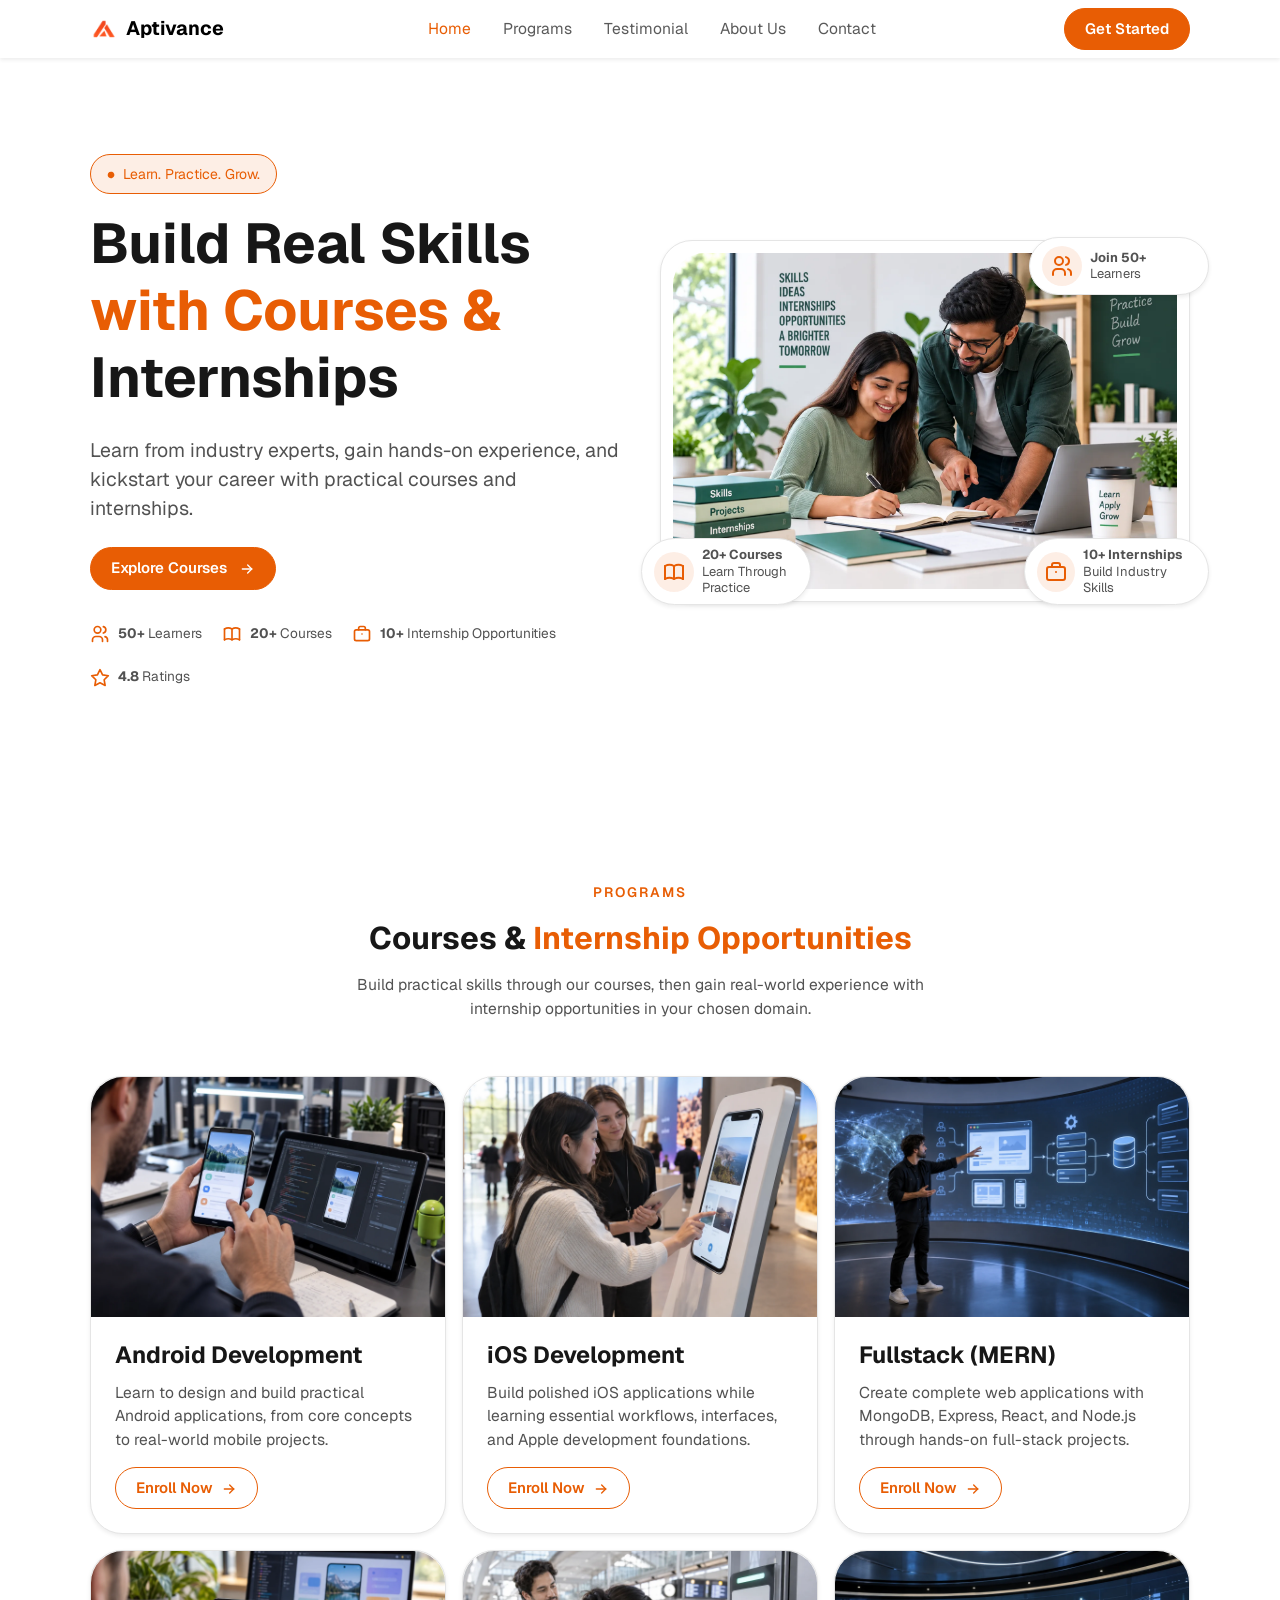
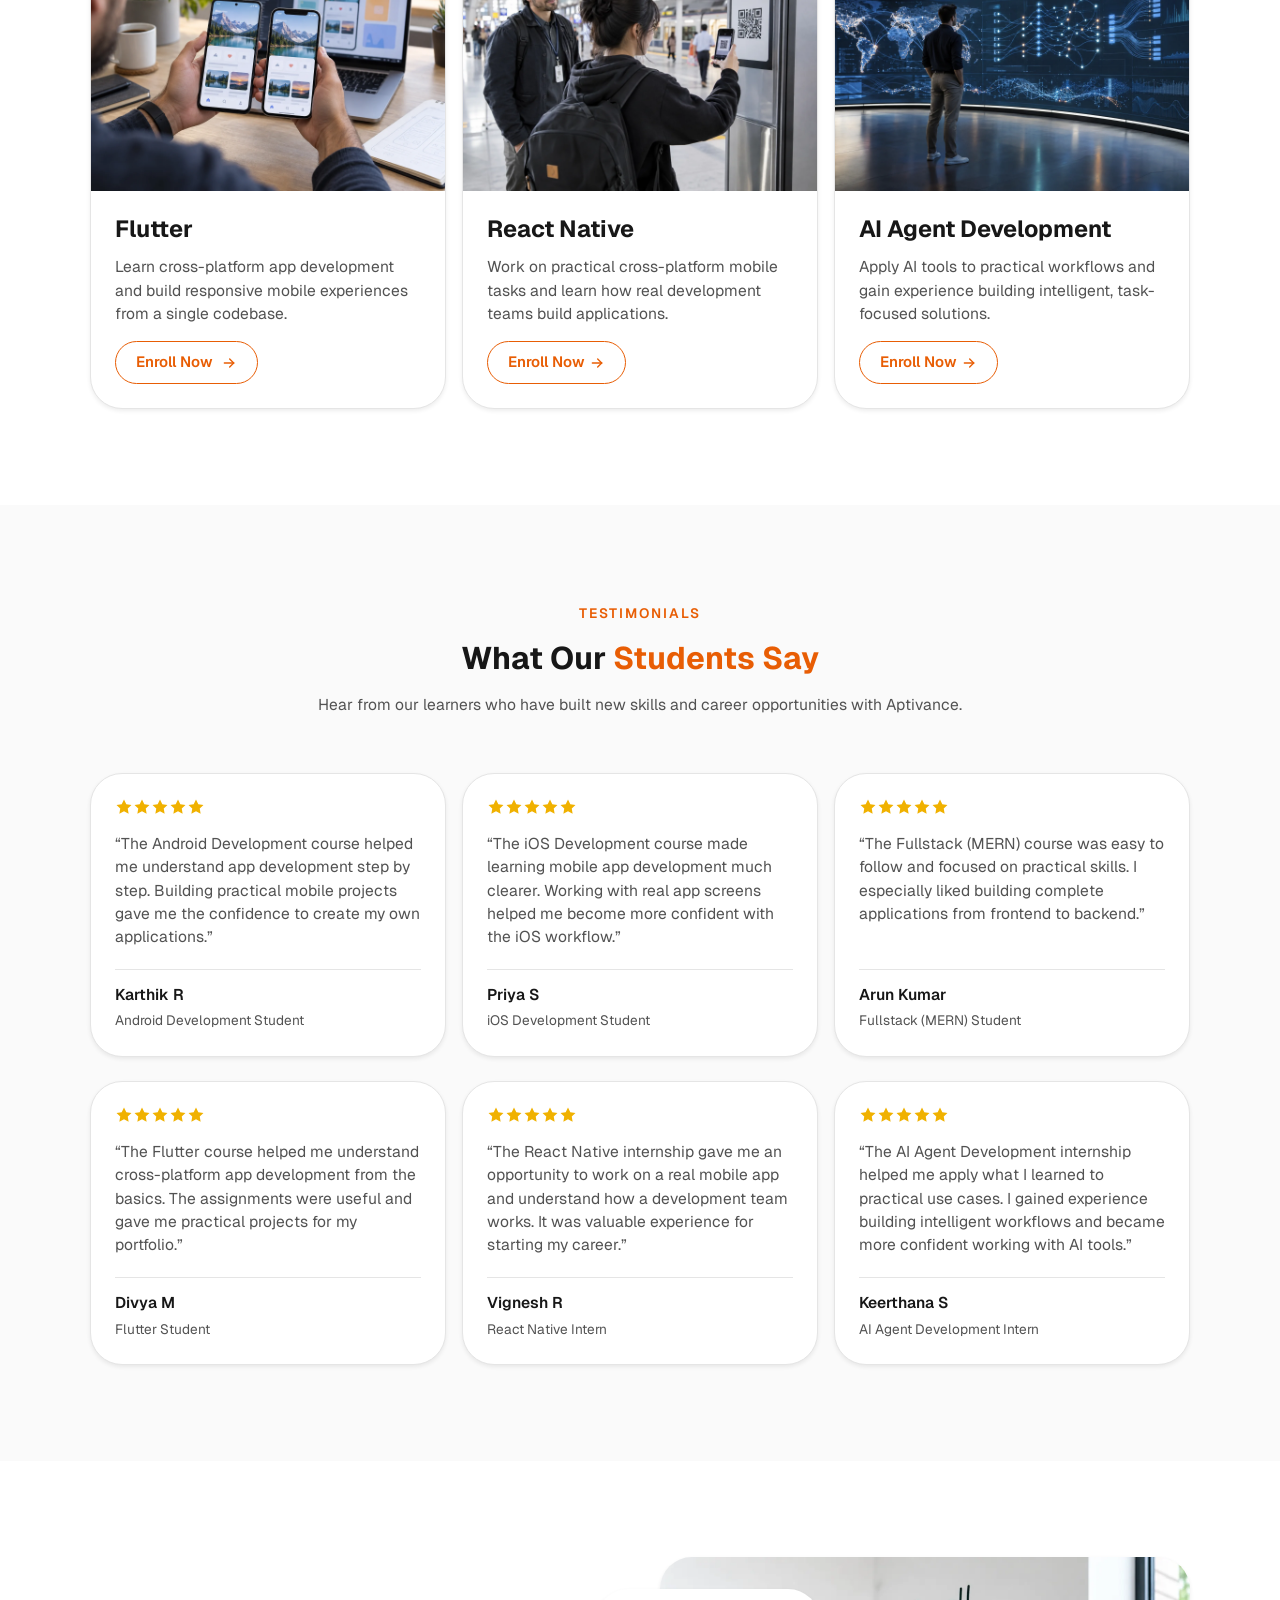
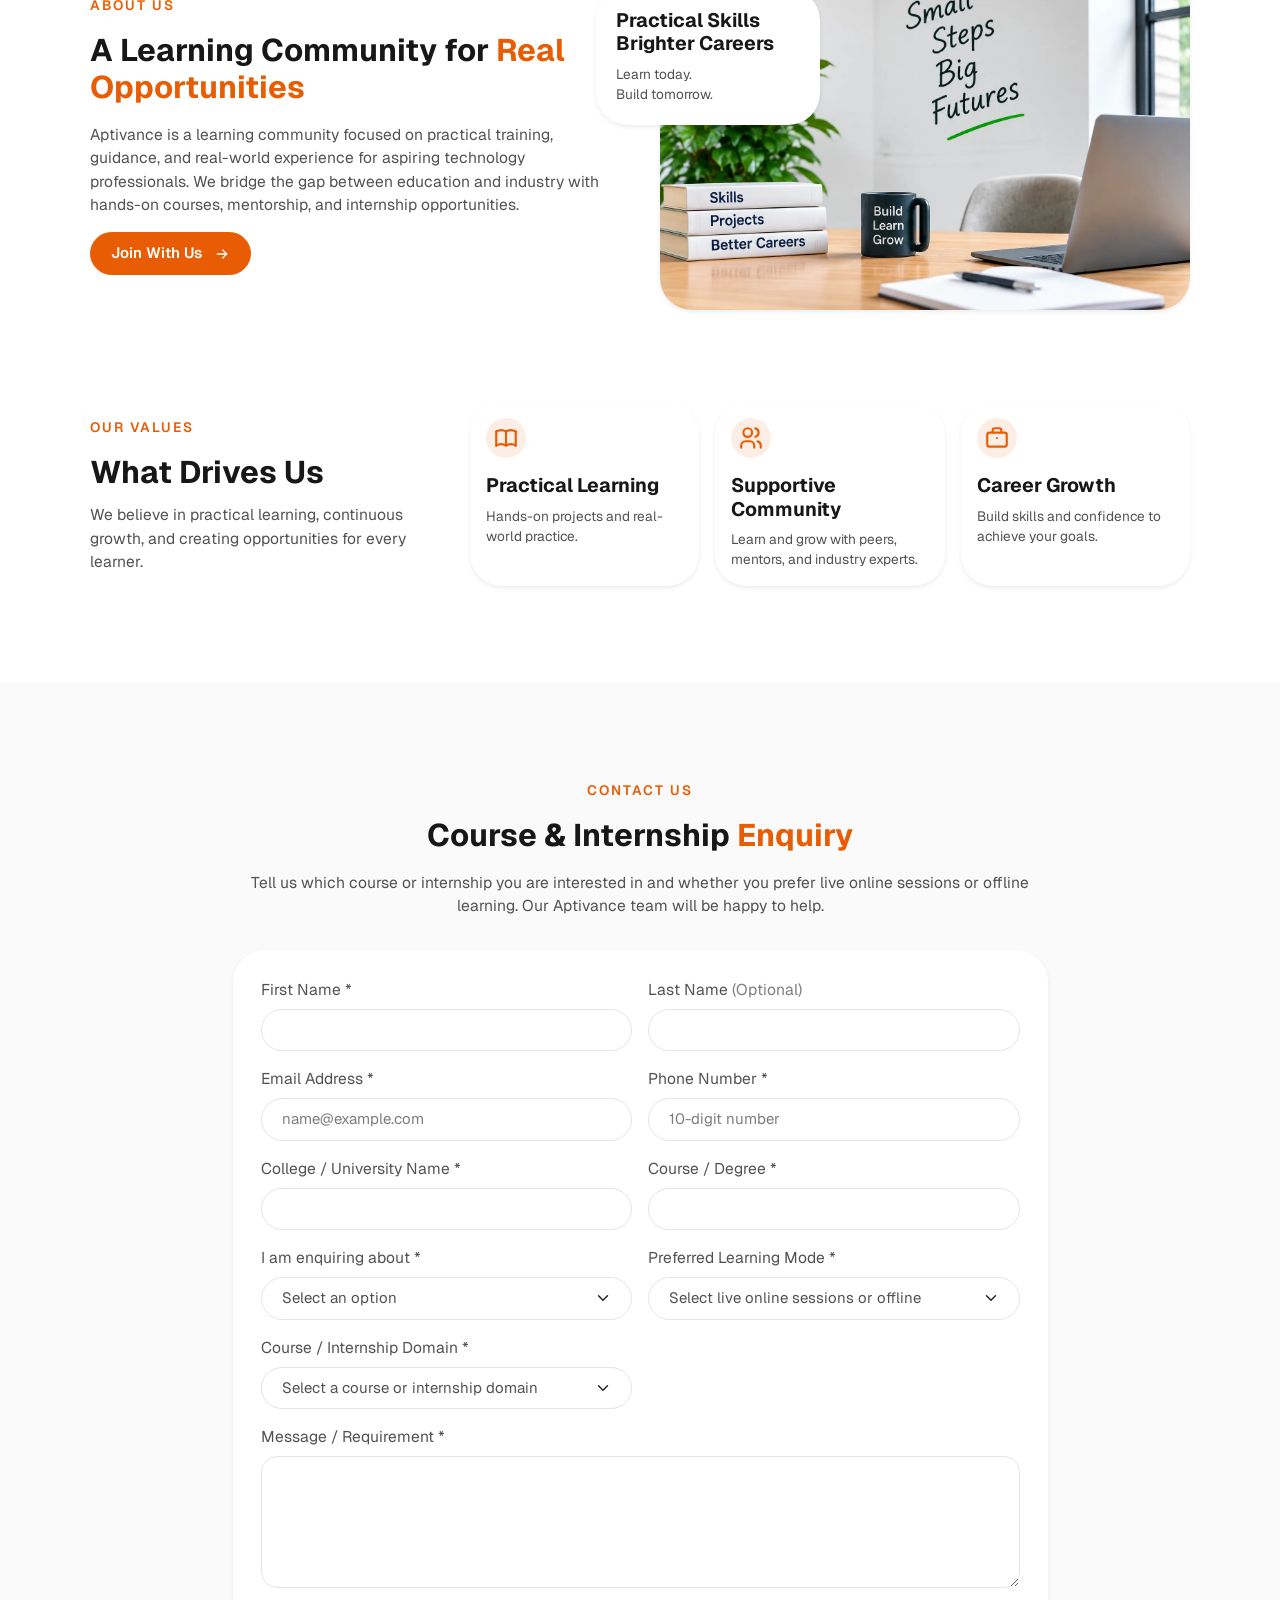
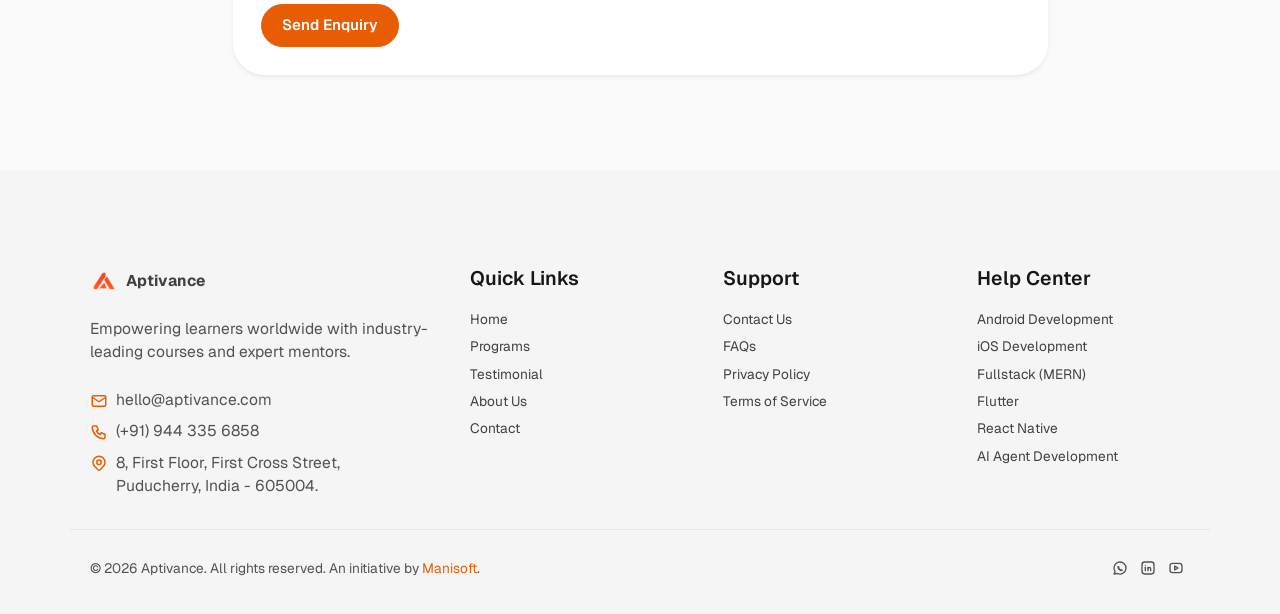
==== commit 7e132326: "updated logos and icons and optimised seo" ====
--- a/index.html
+++ b/index.html
@@ -17,11 +17,17 @@
   <meta property="og:description" content="Build practical technology skills through courses, hands-on learning, mentorship and internship opportunities.">
   <meta property="og:url" content="https://aptivance.in/">
   <meta property="og:site_name" content="Aptivance">
+  <meta property="og:image" content="https://aptivance.in/assets/images/aptivance-social-preview.webp">
+  <meta property="og:image:secure_url" content="https://aptivance.in/assets/images/aptivance-social-preview.webp">
+  <meta property="og:image:type" content="image/webp">
+  <meta property="og:image:width" content="1200">
+  <meta property="og:image:height" content="630">
 
   <!-- Twitter metadata -->
   <meta name="twitter:card" content="summary">
   <meta name="twitter:title" content="Aptivance | Practical Courses and Internship Opportunities">
   <meta name="twitter:description" content="Build practical technology skills through courses, hands-on learning, mentorship and internship opportunities.">
+  <meta name="twitter:image" content="https://aptivance.in/assets/images/aptivance-social-preview.webp">
 
   <!-- Site assets -->
   <link rel="apple-touch-icon" sizes="180x180" href="./assets/images/favicon_io/apple-touch-icon.webp">
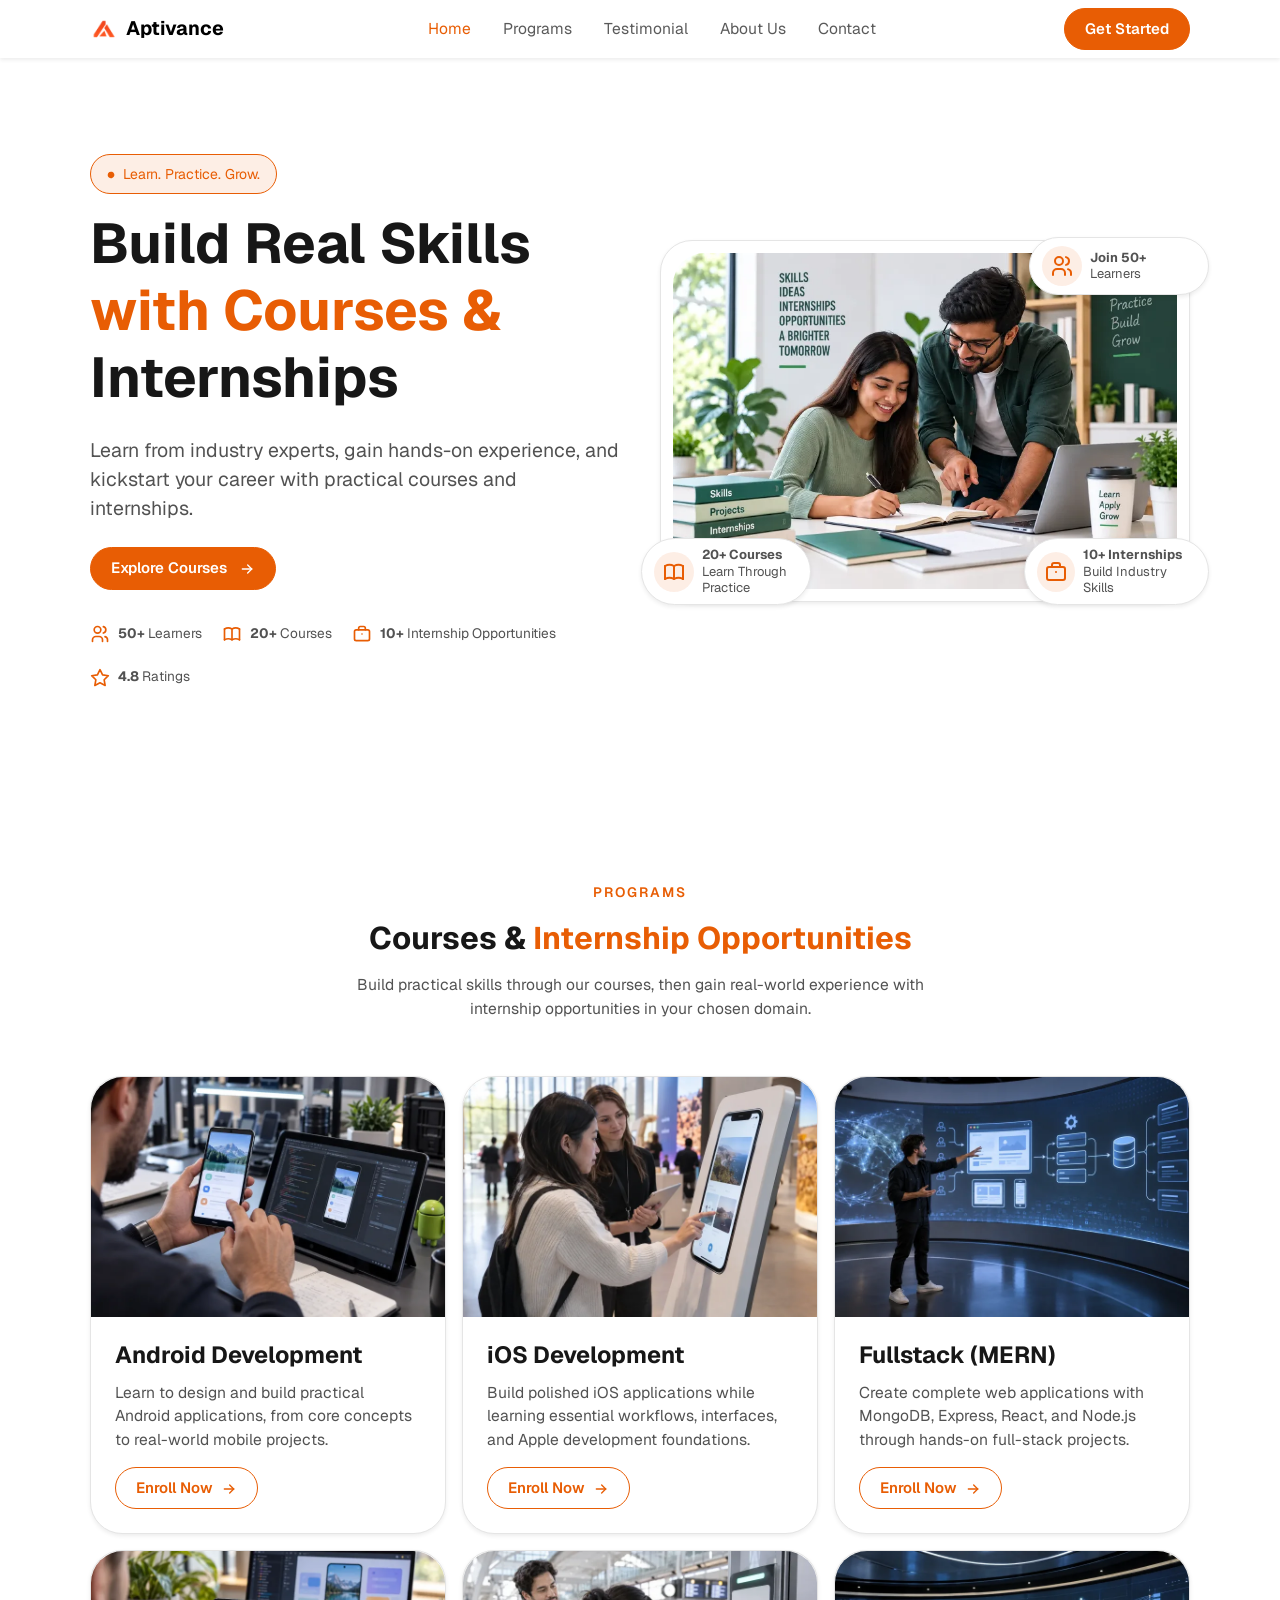
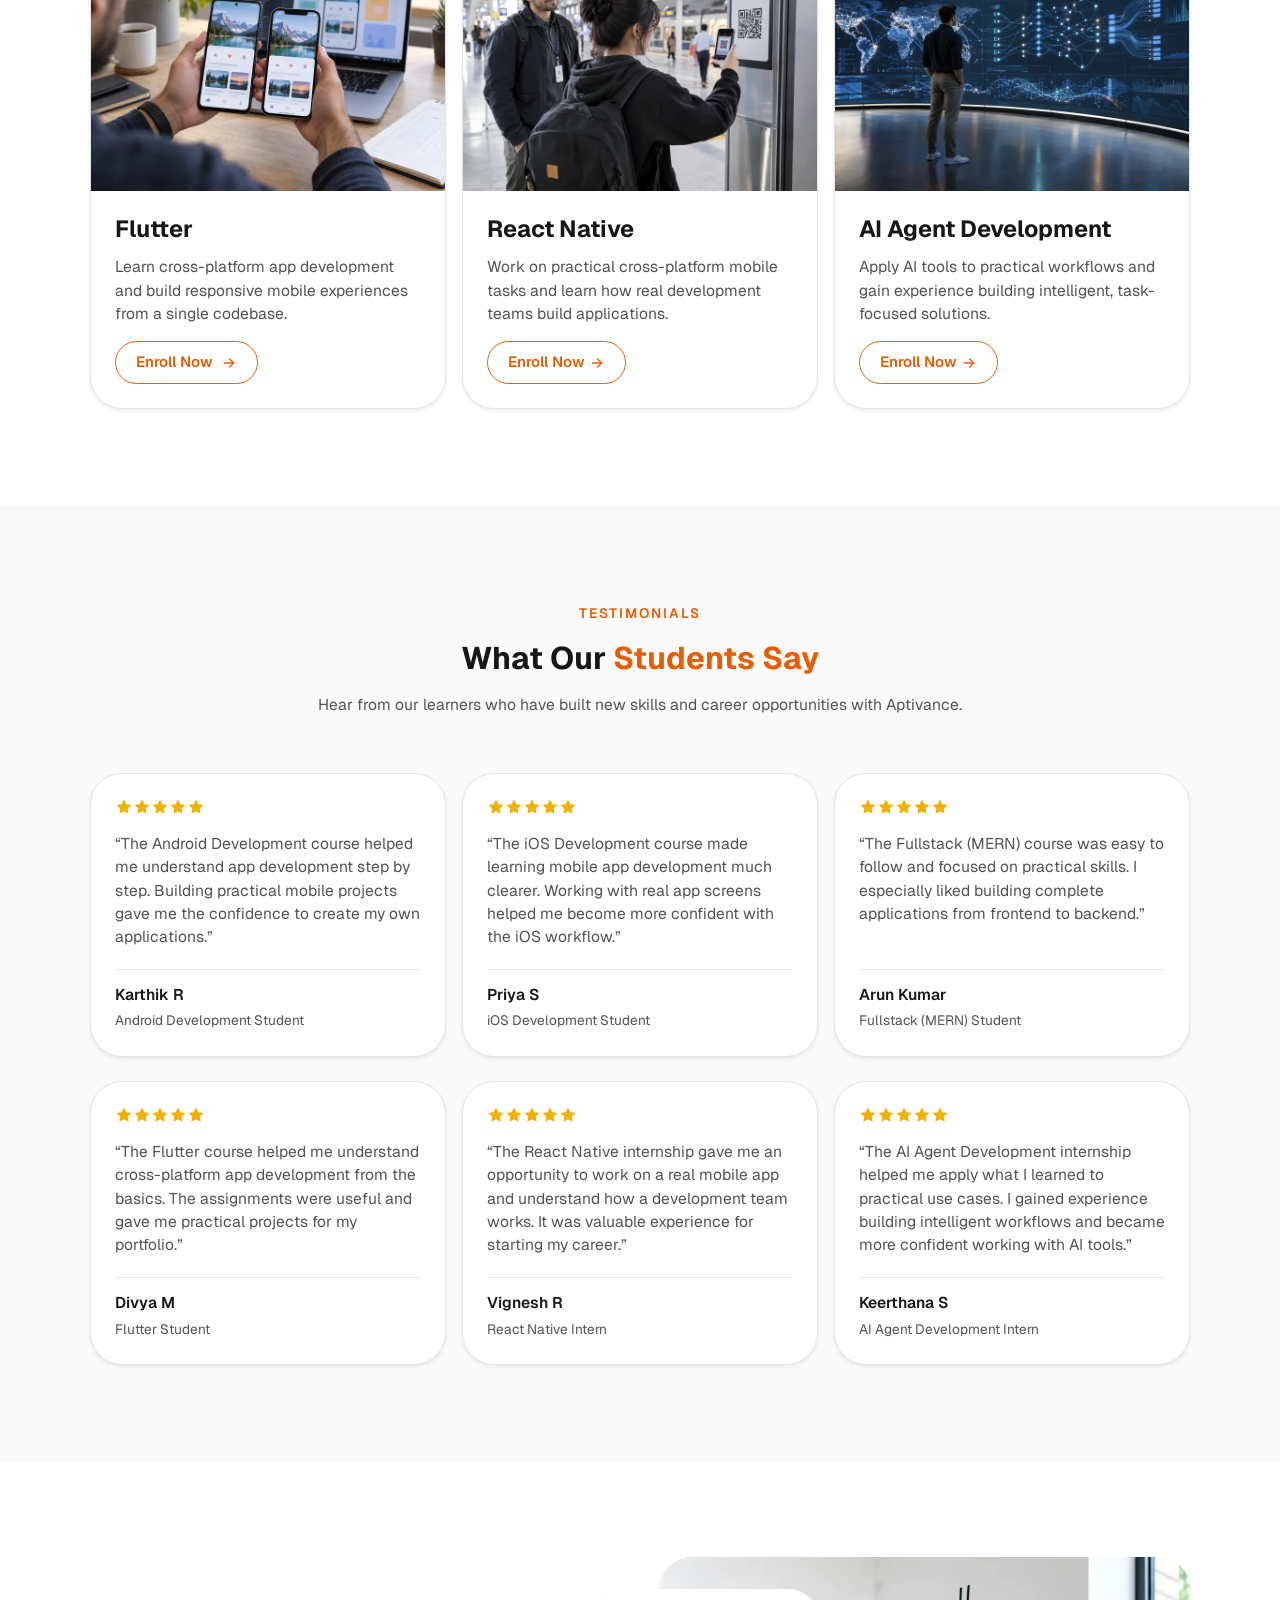
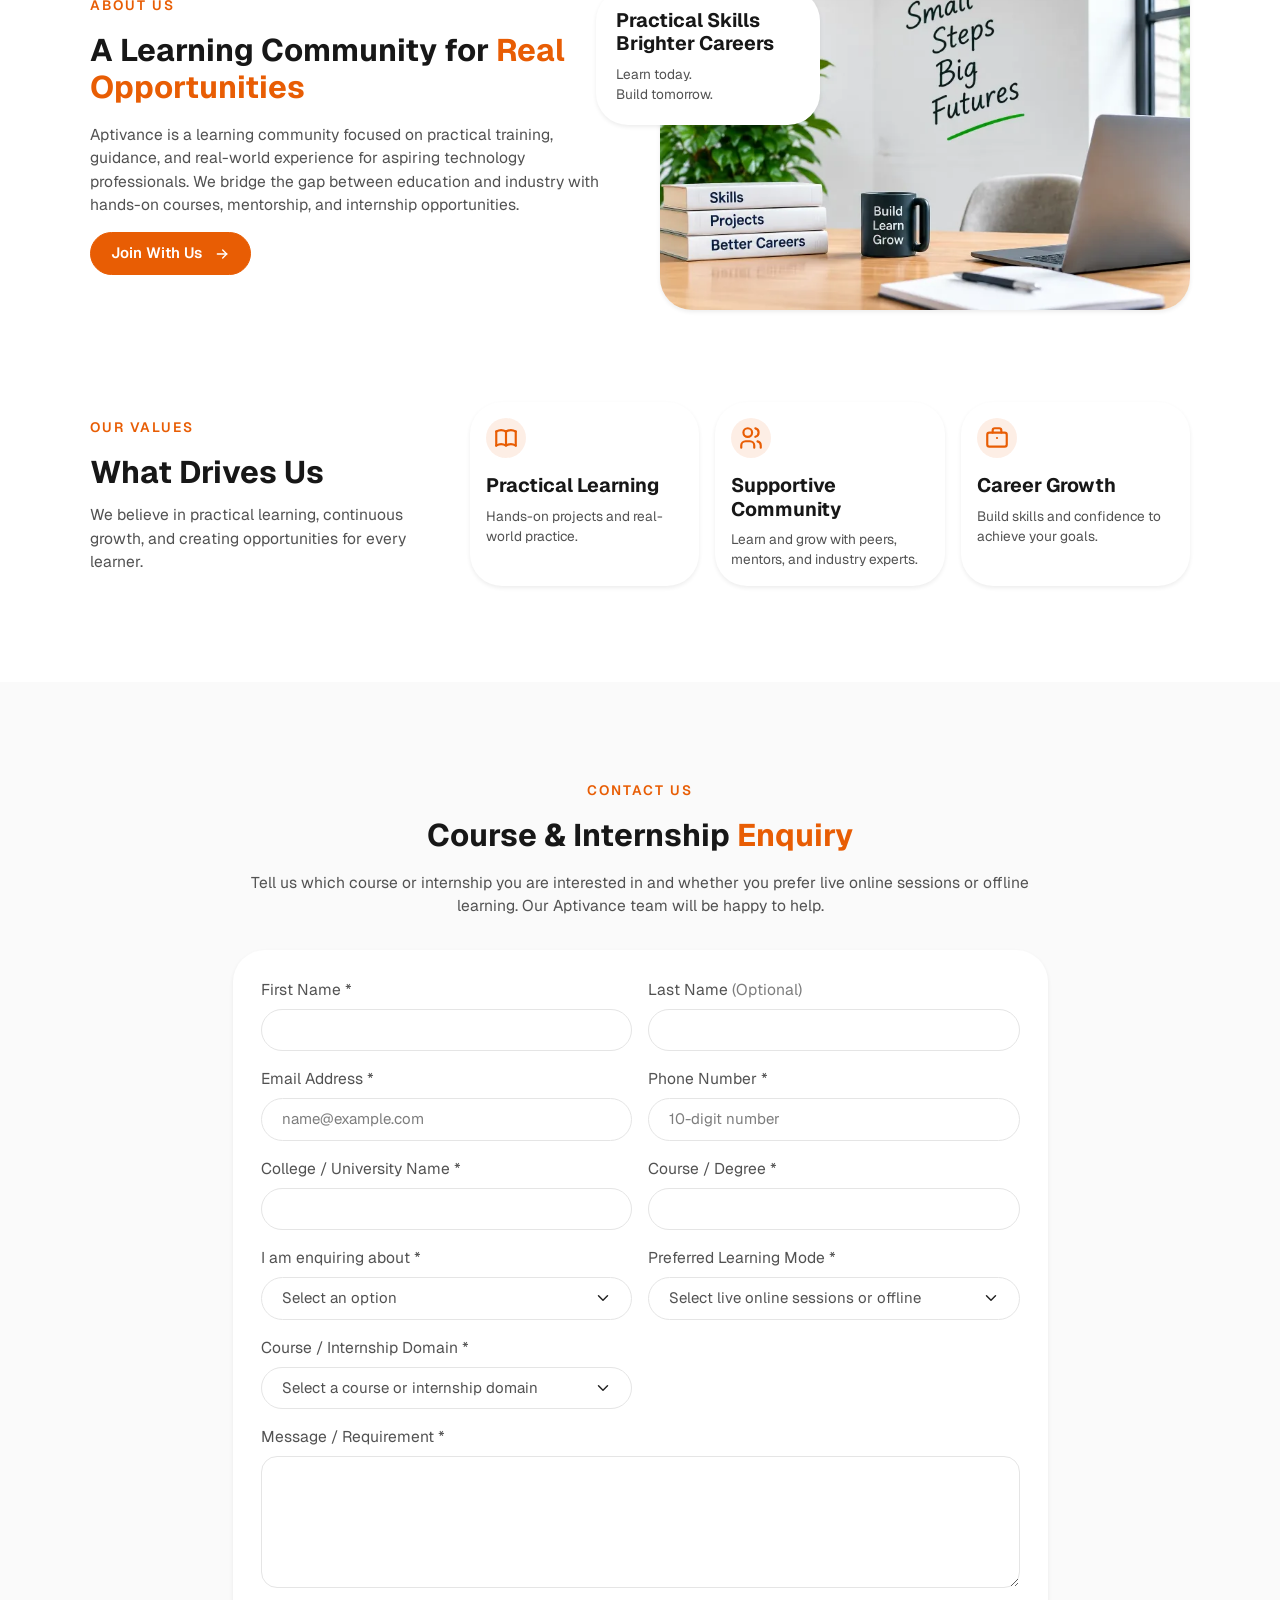
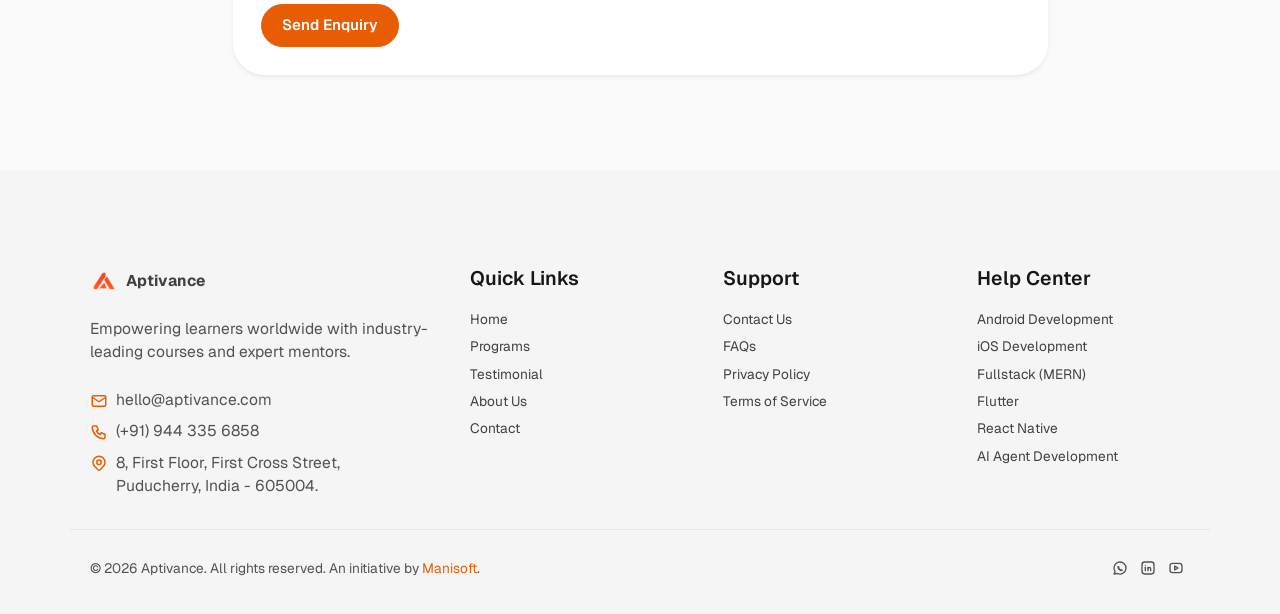
==== commit 5a5cd406: "Performance improvement changes" ====
--- a/index.html
+++ b/index.html
@@ -35,7 +35,10 @@
   <link rel="icon" type="image/png" sizes="16x16" href="./assets/images/favicon_io/favicon-16x16.png">
   <link rel="icon" href="./assets/images/favicon_io/favicon.ico" sizes="any">
   <link rel="manifest" href="./assets/images/favicon_io/site.webmanifest">
-  <link rel="stylesheet" href="./assets/css/style.css">
+  <link rel="preconnect" href="https://fonts.googleapis.com">
+  <link rel="preconnect" href="https://fonts.gstatic.com" crossorigin>
+  <link rel="stylesheet" href="https://fonts.googleapis.com/css2?family=Geist:wght@100..900&display=swap">
+  <link rel="stylesheet" href="./assets/css/style.min.css">
 
   <!-- Organization and website structured data -->
   <script type="application/ld+json">
@@ -137,7 +140,7 @@
           <div class="card p-3 rounded-5  shadow-sm">
             <div class="position-relative">
               <div class="position-relative">
-                <img src="./assets/images/hero.webp" alt="about" class="rounded-5 img-fluid" />
+                <img src="./assets/images/hero.webp" alt="Aptivance learners collaborating" class="hero-image rounded-5 img-fluid" width="768" height="512" loading="eager" fetchpriority="high" decoding="async" />
                 <div class="position-absolute top-0 end-0  me-n8 mt-n4">
                   <div class="bg-white shadow-sm rounded-pill d-flex align-items-center gap-2 px-3 py-2 mb-4 border"
                     style="width: 180px;">
@@ -201,7 +204,7 @@
           <div class="col-lg-4 col-md-6">
             <div class="card  shadow-sm h-100 rounded-5 card-lift">
               <div class="position-relative overflow-hidden">
-                <img src="./assets/images/program-android-development.webp" class="rounded-top-5 card-img-top" style="height: 240px; object-fit: cover;" alt="Android Development course">
+                <img src="./assets/images/program-android-development.webp" class="rounded-top-5 card-img-top" style="height: 240px; object-fit: cover;" width="768" height="512" loading="lazy" decoding="async" alt="Android Development course">
               </div>
               <div class="card-body p-6">
                 <h3 class="mb-3 h4 fw-bold">Android Development</h3>
@@ -220,7 +223,7 @@
           <div class="col-lg-4 col-md-6">
             <div class="card  shadow-sm h-100 rounded-5 card-lift">
               <div class="position-relative overflow-hidden">
-                <img src="./assets/images/program-ios-development.webp" class="rounded-top-5 card-img-top" style="height: 240px; object-fit: cover;" alt="iOS Development course">
+                <img src="./assets/images/program-ios-development.webp" class="rounded-top-5 card-img-top" style="height: 240px; object-fit: cover;" width="768" height="512" loading="lazy" decoding="async" alt="iOS Development course">
 
               </div>
               <div class="card-body p-6">
@@ -240,7 +243,7 @@
           <div class="col-lg-4 col-md-6">
             <div class="card  shadow-sm h-100 rounded-5 card-lift">
               <div class="position-relative overflow-hidden">
-                <img src="./assets/images/program-fullstack-mern.webp" class="rounded-top-5 card-img-top" style="height: 240px; object-fit: cover;" alt="Fullstack MERN course">
+                <img src="./assets/images/program-fullstack-mern.webp" class="rounded-top-5 card-img-top" style="height: 240px; object-fit: cover;" width="768" height="512" loading="lazy" decoding="async" alt="Fullstack MERN course">
               </div>
               <div class="card-body p-6">
                 <h3 class="mb-3 h4 fw-bold">Fullstack (MERN)</h3>
@@ -259,7 +262,7 @@
           <div class="col-lg-4 col-md-6">
             <div class="card  shadow-sm h-100 rounded-5 card-lift">
               <div class="position-relative overflow-hidden">
-                <img src="./assets/images/program-flutter.webp" class="rounded-top-5 card-img-top" style="height: 240px; object-fit: cover;" alt="Flutter course">
+                <img src="./assets/images/program-flutter.webp" class="rounded-top-5 card-img-top" style="height: 240px; object-fit: cover;" width="768" height="512" loading="lazy" decoding="async" alt="Flutter course">
               </div>
               <div class="card-body p-6">
                 <h3 class="mb-3 h4 fw-bold">Flutter</h3>
@@ -277,7 +280,7 @@
           <div class="col-lg-4 col-md-6">
             <div class="card shadow-sm h-100 rounded-5 card-lift">
               <div class="position-relative overflow-hidden">
-                <img src="./assets/images/program-react-native.webp" class="rounded-top-5 card-img-top" style="height: 240px; object-fit: cover;" alt="React Native internship">
+                <img src="./assets/images/program-react-native.webp" class="rounded-top-5 card-img-top" style="height: 240px; object-fit: cover;" width="768" height="512" loading="lazy" decoding="async" alt="React Native internship">
               </div>
               <div class="card-body p-6">
                 <h3 class="mb-3 h4 fw-bold">React Native</h3>
@@ -289,7 +292,7 @@
           <div class="col-lg-4 col-md-6">
             <div class="card shadow-sm h-100 rounded-5 card-lift">
               <div class="position-relative overflow-hidden">
-                <img src="./assets/images/program-ai-agent.webp" class="rounded-top-5 card-img-top" style="height: 240px; object-fit: cover;" alt="AI Agent Development internship">
+                <img src="./assets/images/program-ai-agent.webp" class="rounded-top-5 card-img-top" style="height: 240px; object-fit: cover;" width="768" height="512" loading="lazy" decoding="async" alt="AI Agent Development internship">
               </div>
               <div class="card-body p-6">
                 <h3 class="mb-3 h4 fw-bold">AI Agent Development</h3>
@@ -316,42 +319,42 @@
                 <span class="icon icon-tabler icons-tabler-filled icon-tabler-star text-warning icon-mask icon-star-filled icon-size-18" aria-hidden="true"></span>
                 <span class="icon icon-tabler icons-tabler-filled icon-tabler-star text-warning icon-mask icon-star-filled icon-size-18" aria-hidden="true"></span>
                 <span class="icon icon-tabler icons-tabler-filled icon-tabler-star text-warning icon-mask icon-star-filled icon-size-18" aria-hidden="true"></span>
-              </div><p class="mt-4 mb-5">“The Android Development course helped me understand app development step by step. Building practical mobile projects gave me the confidence to create my own applications.”</p><div class="mt-auto pt-4 border-top"><h6 class="mb-1">Karthik R</h6><small>Android Development Student</small></div></div></div></div>
-        <div class="col-lg-4 col-12"><div class="card rounded-5 shadow-sm h-100 border"><div class="card-body p-6 d-flex flex-column"><div class="d-flex gap-0 align-items-center">
-                <span class="icon icon-tabler icons-tabler-filled icon-tabler-star text-warning icon-mask icon-star-filled icon-size-18" aria-hidden="true"></span>
-                <span class="icon icon-tabler icons-tabler-filled icon-tabler-star text-warning icon-mask icon-star-filled icon-size-18" aria-hidden="true"></span>
-                <span class="icon icon-tabler icons-tabler-filled icon-tabler-star text-warning icon-mask icon-star-filled icon-size-18" aria-hidden="true"></span>
-                <span class="icon icon-tabler icons-tabler-filled icon-tabler-star text-warning icon-mask icon-star-filled icon-size-18" aria-hidden="true"></span>
-                <span class="icon icon-tabler icons-tabler-filled icon-tabler-star text-warning icon-mask icon-star-filled icon-size-18" aria-hidden="true"></span>
-              </div><p class="mt-4 mb-5">“The iOS Development course made learning mobile app development much clearer. Working with real app screens helped me become more confident with the iOS workflow.”</p><div class="mt-auto pt-4 border-top"><h6 class="mb-1">Priya S</h6><small>iOS Development Student</small></div></div></div></div>
-        <div class="col-lg-4 col-12"><div class="card rounded-5 shadow-sm h-100 border"><div class="card-body p-6 d-flex flex-column"><div class="d-flex gap-0 align-items-center">
-                <span class="icon icon-tabler icons-tabler-filled icon-tabler-star text-warning icon-mask icon-star-filled icon-size-18" aria-hidden="true"></span>
-                <span class="icon icon-tabler icons-tabler-filled icon-tabler-star text-warning icon-mask icon-star-filled icon-size-18" aria-hidden="true"></span>
-                <span class="icon icon-tabler icons-tabler-filled icon-tabler-star text-warning icon-mask icon-star-filled icon-size-18" aria-hidden="true"></span>
-                <span class="icon icon-tabler icons-tabler-filled icon-tabler-star text-warning icon-mask icon-star-filled icon-size-18" aria-hidden="true"></span>
-                <span class="icon icon-tabler icons-tabler-filled icon-tabler-star text-warning icon-mask icon-star-filled icon-size-18" aria-hidden="true"></span>
-              </div><p class="mt-4 mb-5">“The Fullstack (MERN) course was easy to follow and focused on practical skills. I especially liked building complete applications from frontend to backend.”</p><div class="mt-auto pt-4 border-top"><h6 class="mb-1">Arun Kumar</h6><small>Fullstack (MERN) Student</small></div></div></div></div>
-        <div class="col-lg-4 col-12"><div class="card rounded-5 shadow-sm h-100 border"><div class="card-body p-6 d-flex flex-column"><div class="d-flex gap-0 align-items-center">
-                <span class="icon icon-tabler icons-tabler-filled icon-tabler-star text-warning icon-mask icon-star-filled icon-size-18" aria-hidden="true"></span>
-                <span class="icon icon-tabler icons-tabler-filled icon-tabler-star text-warning icon-mask icon-star-filled icon-size-18" aria-hidden="true"></span>
-                <span class="icon icon-tabler icons-tabler-filled icon-tabler-star text-warning icon-mask icon-star-filled icon-size-18" aria-hidden="true"></span>
-                <span class="icon icon-tabler icons-tabler-filled icon-tabler-star text-warning icon-mask icon-star-filled icon-size-18" aria-hidden="true"></span>
-                <span class="icon icon-tabler icons-tabler-filled icon-tabler-star text-warning icon-mask icon-star-filled icon-size-18" aria-hidden="true"></span>
-              </div><p class="mt-4 mb-5">“The Flutter course helped me understand cross-platform app development from the basics. The assignments were useful and gave me practical projects for my portfolio.”</p><div class="mt-auto pt-4 border-top"><h6 class="mb-1">Divya M</h6><small>Flutter Student</small></div></div></div></div>
-        <div class="col-lg-4 col-12"><div class="card rounded-5 shadow-sm h-100 border"><div class="card-body p-6 d-flex flex-column"><div class="d-flex gap-0 align-items-center">
-                <span class="icon icon-tabler icons-tabler-filled icon-tabler-star text-warning icon-mask icon-star-filled icon-size-18" aria-hidden="true"></span>
-                <span class="icon icon-tabler icons-tabler-filled icon-tabler-star text-warning icon-mask icon-star-filled icon-size-18" aria-hidden="true"></span>
-                <span class="icon icon-tabler icons-tabler-filled icon-tabler-star text-warning icon-mask icon-star-filled icon-size-18" aria-hidden="true"></span>
-                <span class="icon icon-tabler icons-tabler-filled icon-tabler-star text-warning icon-mask icon-star-filled icon-size-18" aria-hidden="true"></span>
-                <span class="icon icon-tabler icons-tabler-filled icon-tabler-star text-warning icon-mask icon-star-filled icon-size-18" aria-hidden="true"></span>
-              </div><p class="mt-4 mb-5">“The React Native internship gave me an opportunity to work on a real mobile app and understand how a development team works. It was valuable experience for starting my career.”</p><div class="mt-auto pt-4 border-top"><h6 class="mb-1">Vignesh R</h6><small>React Native Intern</small></div></div></div></div>
-        <div class="col-lg-4 col-12"><div class="card rounded-5 shadow-sm h-100 border"><div class="card-body p-6 d-flex flex-column"><div class="d-flex gap-0 align-items-center">
-                <span class="icon icon-tabler icons-tabler-filled icon-tabler-star text-warning icon-mask icon-star-filled icon-size-18" aria-hidden="true"></span>
-                <span class="icon icon-tabler icons-tabler-filled icon-tabler-star text-warning icon-mask icon-star-filled icon-size-18" aria-hidden="true"></span>
-                <span class="icon icon-tabler icons-tabler-filled icon-tabler-star text-warning icon-mask icon-star-filled icon-size-18" aria-hidden="true"></span>
-                <span class="icon icon-tabler icons-tabler-filled icon-tabler-star text-warning icon-mask icon-star-filled icon-size-18" aria-hidden="true"></span>
-                <span class="icon icon-tabler icons-tabler-filled icon-tabler-star text-warning icon-mask icon-star-filled icon-size-18" aria-hidden="true"></span>
-              </div><p class="mt-4 mb-5">“The AI Agent Development internship helped me apply what I learned to practical use cases. I gained experience building intelligent workflows and became more confident working with AI tools.”</p><div class="mt-auto pt-4 border-top"><h6 class="mb-1">Keerthana S</h6><small>AI Agent Development Intern</small></div></div></div></div>
+              </div><p class="mt-4 mb-5">“The Android Development course helped me understand app development step by step. Building practical mobile projects gave me the confidence to create my own applications.”</p><div class="mt-auto pt-4 border-top"><p class="h6 mb-1">Karthik R</p><small>Android Development Student</small></div></div></div></div>
+        <div class="col-lg-4 col-12"><div class="card rounded-5 shadow-sm h-100 border"><div class="card-body p-6 d-flex flex-column"><div class="d-flex gap-0 align-items-center">
+                <span class="icon icon-tabler icons-tabler-filled icon-tabler-star text-warning icon-mask icon-star-filled icon-size-18" aria-hidden="true"></span>
+                <span class="icon icon-tabler icons-tabler-filled icon-tabler-star text-warning icon-mask icon-star-filled icon-size-18" aria-hidden="true"></span>
+                <span class="icon icon-tabler icons-tabler-filled icon-tabler-star text-warning icon-mask icon-star-filled icon-size-18" aria-hidden="true"></span>
+                <span class="icon icon-tabler icons-tabler-filled icon-tabler-star text-warning icon-mask icon-star-filled icon-size-18" aria-hidden="true"></span>
+                <span class="icon icon-tabler icons-tabler-filled icon-tabler-star text-warning icon-mask icon-star-filled icon-size-18" aria-hidden="true"></span>
+              </div><p class="mt-4 mb-5">“The iOS Development course made learning mobile app development much clearer. Working with real app screens helped me become more confident with the iOS workflow.”</p><div class="mt-auto pt-4 border-top"><p class="h6 mb-1">Priya S</p><small>iOS Development Student</small></div></div></div></div>
+        <div class="col-lg-4 col-12"><div class="card rounded-5 shadow-sm h-100 border"><div class="card-body p-6 d-flex flex-column"><div class="d-flex gap-0 align-items-center">
+                <span class="icon icon-tabler icons-tabler-filled icon-tabler-star text-warning icon-mask icon-star-filled icon-size-18" aria-hidden="true"></span>
+                <span class="icon icon-tabler icons-tabler-filled icon-tabler-star text-warning icon-mask icon-star-filled icon-size-18" aria-hidden="true"></span>
+                <span class="icon icon-tabler icons-tabler-filled icon-tabler-star text-warning icon-mask icon-star-filled icon-size-18" aria-hidden="true"></span>
+                <span class="icon icon-tabler icons-tabler-filled icon-tabler-star text-warning icon-mask icon-star-filled icon-size-18" aria-hidden="true"></span>
+                <span class="icon icon-tabler icons-tabler-filled icon-tabler-star text-warning icon-mask icon-star-filled icon-size-18" aria-hidden="true"></span>
+              </div><p class="mt-4 mb-5">“The Fullstack (MERN) course was easy to follow and focused on practical skills. I especially liked building complete applications from frontend to backend.”</p><div class="mt-auto pt-4 border-top"><p class="h6 mb-1">Arun Kumar</p><small>Fullstack (MERN) Student</small></div></div></div></div>
+        <div class="col-lg-4 col-12"><div class="card rounded-5 shadow-sm h-100 border"><div class="card-body p-6 d-flex flex-column"><div class="d-flex gap-0 align-items-center">
+                <span class="icon icon-tabler icons-tabler-filled icon-tabler-star text-warning icon-mask icon-star-filled icon-size-18" aria-hidden="true"></span>
+                <span class="icon icon-tabler icons-tabler-filled icon-tabler-star text-warning icon-mask icon-star-filled icon-size-18" aria-hidden="true"></span>
+                <span class="icon icon-tabler icons-tabler-filled icon-tabler-star text-warning icon-mask icon-star-filled icon-size-18" aria-hidden="true"></span>
+                <span class="icon icon-tabler icons-tabler-filled icon-tabler-star text-warning icon-mask icon-star-filled icon-size-18" aria-hidden="true"></span>
+                <span class="icon icon-tabler icons-tabler-filled icon-tabler-star text-warning icon-mask icon-star-filled icon-size-18" aria-hidden="true"></span>
+              </div><p class="mt-4 mb-5">“The Flutter course helped me understand cross-platform app development from the basics. The assignments were useful and gave me practical projects for my portfolio.”</p><div class="mt-auto pt-4 border-top"><p class="h6 mb-1">Divya M</p><small>Flutter Student</small></div></div></div></div>
+        <div class="col-lg-4 col-12"><div class="card rounded-5 shadow-sm h-100 border"><div class="card-body p-6 d-flex flex-column"><div class="d-flex gap-0 align-items-center">
+                <span class="icon icon-tabler icons-tabler-filled icon-tabler-star text-warning icon-mask icon-star-filled icon-size-18" aria-hidden="true"></span>
+                <span class="icon icon-tabler icons-tabler-filled icon-tabler-star text-warning icon-mask icon-star-filled icon-size-18" aria-hidden="true"></span>
+                <span class="icon icon-tabler icons-tabler-filled icon-tabler-star text-warning icon-mask icon-star-filled icon-size-18" aria-hidden="true"></span>
+                <span class="icon icon-tabler icons-tabler-filled icon-tabler-star text-warning icon-mask icon-star-filled icon-size-18" aria-hidden="true"></span>
+                <span class="icon icon-tabler icons-tabler-filled icon-tabler-star text-warning icon-mask icon-star-filled icon-size-18" aria-hidden="true"></span>
+              </div><p class="mt-4 mb-5">“The React Native internship gave me an opportunity to work on a real mobile app and understand how a development team works. It was valuable experience for starting my career.”</p><div class="mt-auto pt-4 border-top"><p class="h6 mb-1">Vignesh R</p><small>React Native Intern</small></div></div></div></div>
+        <div class="col-lg-4 col-12"><div class="card rounded-5 shadow-sm h-100 border"><div class="card-body p-6 d-flex flex-column"><div class="d-flex gap-0 align-items-center">
+                <span class="icon icon-tabler icons-tabler-filled icon-tabler-star text-warning icon-mask icon-star-filled icon-size-18" aria-hidden="true"></span>
+                <span class="icon icon-tabler icons-tabler-filled icon-tabler-star text-warning icon-mask icon-star-filled icon-size-18" aria-hidden="true"></span>
+                <span class="icon icon-tabler icons-tabler-filled icon-tabler-star text-warning icon-mask icon-star-filled icon-size-18" aria-hidden="true"></span>
+                <span class="icon icon-tabler icons-tabler-filled icon-tabler-star text-warning icon-mask icon-star-filled icon-size-18" aria-hidden="true"></span>
+                <span class="icon icon-tabler icons-tabler-filled icon-tabler-star text-warning icon-mask icon-star-filled icon-size-18" aria-hidden="true"></span>
+              </div><p class="mt-4 mb-5">“The AI Agent Development internship helped me apply what I learned to practical use cases. I gained experience building intelligent workflows and became more confident working with AI tools.”</p><div class="mt-auto pt-4 border-top"><p class="h6 mb-1">Keerthana S</p><small>AI Agent Development Intern</small></div></div></div></div>
       </div>
     </div>
   </section>
@@ -368,7 +371,7 @@
         <div class="col-lg-6">
           <div class="about-visual position-relative pt-lg-0 pt-5">
             <div class="about-callout card border-0 shadow-sm rounded-5"><div class="card-body"><h3 class="h5 fw-bold">Practical Skills<br>Brighter Careers</h3><p class="mb-0 small">Learn today.<br>Build tomorrow.</p></div></div>
-            <img src="./assets/images/about.webp" alt="Students collaborating in an Aptivance learning session" class="img-fluid rounded-5 shadow-sm w-100">
+            <img src="./assets/images/about.webp" alt="Students collaborating in an Aptivance learning session" class="img-fluid rounded-5 shadow-sm w-100" width="768" height="512" loading="lazy" decoding="async">
           </div>
         </div>
       </div>
--- a/assets/css/style.min.css
+++ b/assets/css/style.min.css
@@ -0,0 +1,45 @@
+@charset "UTF-8";/*!
+ * Bootstrap  v5.3.8 (https://getbootstrap.com/)
+ * Copyright 2011-2025 The Bootstrap Authors
+ * Licensed under MIT (https://github.com/twbs/bootstrap/blob/main/LICENSE)
+ */:root,[data-bs-theme=light]{--aptivance-primary:#e85d04;--aptivance-primary-rgb:232,93,4;--aptivance-hover:#c2410c;--aptivance-hover-rgb:194,65,12;--aptivance-active:#9a3412;--aptivance-soft:#ffedd5;--aptivance-soft-strong:#fed7aa;--aptivance-soft-light:#fff7ed;--bs-blue:#0d6efd;--bs-indigo:#6610f2;--bs-purple:#6f42c1;--bs-pink:#d63384;--bs-red:#fb2c36;--bs-orange:var(--aptivance-primary);--bs-yellow:#f0b100;--bs-green:var(--aptivance-primary);--bs-teal:#20c997;--bs-cyan:#00b8db;--bs-black:#000;--bs-white:#fff;--bs-gray:#525252;--bs-gray-dark:#262626;--bs-gray-100:#f5f5f5;--bs-gray-200:#e5e5e5;--bs-gray-300:#d4d4d4;--bs-gray-400:#a3a3a3;--bs-gray-500:#737373;--bs-gray-600:#525252;--bs-gray-700:#404040;--bs-gray-800:#262626;--bs-gray-900:#171717;--bs-primary:var(--aptivance-primary);--bs-secondary:#e5e5e5;--bs-success:var(--aptivance-primary);--bs-info:#00b8db;--bs-warning:#f0b100;--bs-danger:#fb2c36;--bs-light:#f5f5f5;--bs-dark:#171717;--bs-primary-rgb:var(--aptivance-primary-rgb);--bs-secondary-rgb:229,229,229;--bs-success-rgb:var(--aptivance-primary-rgb);--bs-info-rgb:0,184,219;--bs-warning-rgb:240,177,0;--bs-danger-rgb:251,44,54;--bs-light-rgb:245,245,245;--bs-dark-rgb:23,23,23;--bs-primary-text-emphasis:var(--aptivance-active);--bs-secondary-text-emphasis:#5c5c5c;--bs-success-text-emphasis:var(--aptivance-active);--bs-info-text-emphasis:#004a58;--bs-warning-text-emphasis:#604700;--bs-danger-text-emphasis:#641216;--bs-light-text-emphasis:#404040;--bs-dark-text-emphasis:#404040;--bs-primary-bg-subtle:var(--aptivance-soft);--bs-secondary-bg-subtle:#fafafa;--bs-success-bg-subtle:var(--aptivance-soft);--bs-info-bg-subtle:#ccf1f8;--bs-warning-bg-subtle:#fcefcc;--bs-danger-bg-subtle:#fed5d7;--bs-light-bg-subtle:#fafafa;--bs-dark-bg-subtle:#a3a3a3;--bs-primary-border-subtle:var(--aptivance-soft-strong);--bs-secondary-border-subtle:whitesmoke;--bs-success-border-subtle:var(--aptivance-soft-strong);--bs-info-border-subtle:#99e3f1;--bs-warning-border-subtle:#f9e099;--bs-danger-border-subtle:#fdabaf;--bs-light-border-subtle:#e5e5e5;--bs-dark-border-subtle:#737373;--bs-white-rgb:255,255,255;--bs-black-rgb:0,0,0;--bs-font-sans-serif:system-ui,-apple-system,"Segoe UI",Roboto,"Helvetica Neue","Noto Sans","Liberation Sans",Arial,sans-serif,"Apple Color Emoji","Segoe UI Emoji","Segoe UI Symbol","Noto Color Emoji";--bs-font-monospace:SFMono-Regular,Menlo,Monaco,Consolas,"Liberation Mono","Courier New",monospace;--bs-gradient:linear-gradient(
+    180deg,
+    rgba(255, 255, 255, 0.15),
+    rgba(255, 255, 255, 0)
+  );--bs-body-font-family:"Geist",sans-serif;--bs-body-font-size:0.975rem;--bs-body-font-weight:400;--bs-body-line-height:1.5;--bs-body-color:#525252;--bs-body-color-rgb:82,82,82;--bs-body-bg:#fff;--bs-body-bg-rgb:255,255,255;--bs-emphasis-color:#000;--bs-emphasis-color-rgb:0,0,0;--bs-secondary-color:rgba(82, 82, 82, 0.75);--bs-secondary-color-rgb:82,82,82;--bs-secondary-bg:#e5e5e5;--bs-secondary-bg-rgb:229,229,229;--bs-tertiary-color:rgba(82, 82, 82, 0.5);--bs-tertiary-color-rgb:82,82,82;--bs-tertiary-bg:#f5f5f5;--bs-tertiary-bg-rgb:245,245,245;--bs-heading-color:#171717;--bs-link-color:#404040;--bs-link-color-rgb:64,64,64;--bs-link-decoration:none;--bs-link-hover-color:var(--aptivance-hover);--bs-link-hover-color-rgb:var(--aptivance-hover-rgb);--bs-link-hover-decoration:none;--bs-code-color:#d63384;--bs-highlight-color:#525252;--bs-highlight-bg:#fcefcc;--bs-border-width:1px;--bs-border-style:solid;--bs-border-color:#e5e5e5;--bs-border-color-translucent:#e5e5e5;--bs-border-radius:0.375rem;--bs-border-radius-sm:0.25rem;--bs-border-radius-lg:0.5rem;--bs-border-radius-xl:1rem;--bs-border-radius-xxl:2rem;--bs-border-radius-2xl:var(--bs-border-radius-xxl);--bs-border-radius-pill:50rem;--bs-box-shadow:0 0.5rem 1rem rgba(0, 0, 0, 0.15);--bs-box-shadow-sm:0 0.125rem 0.25rem rgba(0, 0, 0, 0.075);--bs-box-shadow-lg:0 1rem 3rem rgba(0, 0, 0, 0.175);--bs-box-shadow-inset:inset 0 1px 2px rgba(0, 0, 0, 0.075);--bs-focus-ring-width:0.25rem;--bs-focus-ring-opacity:0.25;--bs-focus-ring-color:rgb(var(--aptivance-primary-rgb) / 25%);--bs-form-valid-color:var(--aptivance-primary);--bs-form-valid-border-color:var(--aptivance-primary);--bs-form-invalid-color:#fb2c36;--bs-form-invalid-border-color:#fb2c36}*,::after,::before{box-sizing:border-box}@media (prefers-reduced-motion:no-preference){:root{scroll-behavior:smooth}}body{margin:0;font-family:var(--bs-body-font-family);font-size:var(--bs-body-font-size);font-weight:var(--bs-body-font-weight);line-height:var(--bs-body-line-height);color:var(--bs-body-color);text-align:var(--bs-body-text-align);background-color:var(--bs-body-bg);-webkit-text-size-adjust:100%;-webkit-tap-highlight-color:transparent}.legal-page{background:#f7f8f7;color:#465269}.legal-hero{background:linear-gradient(115deg,#fff 0,var(--aptivance-soft-light) 100%);overflow:hidden}.legal-hero-copy{padding:4.25rem 0 3.75rem}.legal-eyebrow{letter-spacing:.125rem}.legal-title{color:#101a30;letter-spacing:-.055em;line-height:1.12}.legal-title span{color:var(--aptivance-primary)}.legal-intro{font-size:.94rem;line-height:1.65;margin-bottom:0;max-width:43rem}.legal-hero-art{display:block;height:12.25rem;margin:1.1rem auto;max-width:100%;object-fit:contain}.legal-main{padding:1.25rem 0 4rem}.legal-layout{align-items:stretch}.legal-content,.legal-sidebar{background:#fff;border:1px solid #e7ebea;border-radius:1rem;box-shadow:0 .25rem 1rem rgba(20,38,60,.035)}.legal-sidebar{padding:.55rem}.legal-toc{position:sticky;top:5.5rem}.legal-toc a{align-items:center;border-radius:.55rem;color:#465269;display:flex;font-size:.82rem;font-weight:500;gap:1rem;margin-bottom:.18rem;padding:.82rem .9rem}.legal-toc a.active,.legal-toc a:hover{background:var(--aptivance-soft-light);color:var(--aptivance-primary)}.legal-icon{fill:none;flex:0 0 18px;height:18px;stroke:currentColor;stroke-linecap:round;stroke-linejoin:round;stroke-width:1.8;width:18px}.legal-content{padding:1.45rem 1.5rem}.legal-section{border-bottom:1px solid #e5e9e8;padding:0 0 1.05rem;margin:0 0 1.05rem;scroll-margin-top:6rem}.legal-section:last-of-type{border-bottom:0;margin-bottom:0}.legal-section h2{color:#101a30;font-size:1.18rem;letter-spacing:-.03em;margin-bottom:.5rem}.legal-section p{font-size:.88rem;line-height:1.62;margin-bottom:0}.legal-note{align-items:center;background:linear-gradient(100deg,var(--aptivance-soft),var(--aptivance-soft-light));border-radius:.75rem;color:#1d3344;display:flex;font-size:.88rem;gap:1rem;line-height:1.5;margin-top:1.25rem;padding:1rem 1.2rem}.legal-note .icon{color:var(--aptivance-primary);font-size:2rem;flex:0 0 auto}@media (max-width:991.98px){.legal-hero-copy{padding:3rem 0 1rem;text-align:center}.legal-intro{margin-inline:auto}.legal-hero-art{height:10rem;margin:0 auto 1.25rem}.legal-toc{position:static}.table-responsive-lg{overflow-x:auto;-webkit-overflow-scrolling:touch}}@media (max-width:575.98px){.legal-main{padding-top:.75rem}.legal-content{padding:1.25rem}.legal-toc a{padding:.65rem .75rem}.table-responsive-sm{overflow-x:auto;-webkit-overflow-scrolling:touch}}hr{margin:1rem 0;color:inherit;border:0;border-top:var(--bs-border-width) solid;opacity:.25}.h1,.h2,.h3,.h4,.h5,.h6,h1,h2,h3,h4,h5,h6{margin-top:0;margin-bottom:.5rem;font-weight:600;line-height:1.2;color:var(--bs-heading-color)}.h1,h1{font-size:calc(1.36875rem + 1.425vw)}@media (min-width:1200px){.h1,h1{font-size:2.4375rem}}.h2,h2{font-size:calc(1.32rem + .84vw)}@media (min-width:1200px){.h2,h2{font-size:1.95rem}}.h3,h3{font-size:calc(1.295625rem + .5475vw)}@media (min-width:1200px){.h3,h3{font-size:1.70625rem}}.h4,h4{font-size:calc(1.27125rem + .255vw)}@media (min-width:1200px){.h4,h4{font-size:1.4625rem}}.h5,h5{font-size:1.21875rem}.h6,h6{font-size:.975rem}dl,ol,p,ul{margin-top:0;margin-bottom:1rem}abbr[title]{text-decoration:underline dotted;cursor:help;text-decoration-skip-ink:none}address{margin-bottom:1rem;font-style:normal;line-height:inherit}ol,ul{padding-left:2rem}ol ol,ol ul,ul ol,ul ul{margin-bottom:0}dt{font-weight:700}dd{margin-bottom:.5rem;margin-left:0}blockquote{margin:0 0 1rem}b,strong{font-weight:bolder}.small,small{font-size:.875em}.mark,mark{padding:.1875em;color:var(--bs-highlight-color);background-color:var(--bs-highlight-bg)}sub,sup{position:relative;font-size:.75em;line-height:0;vertical-align:baseline}sub{bottom:-.25em}sup{top:-.5em}a{color:rgba(var(--bs-link-color-rgb),var(--bs-link-opacity,1));text-decoration:none}a:hover{--bs-link-color-rgb:var(--bs-link-hover-color-rgb);text-decoration:none}a:not([href]):not([class]),a:not([href]):not([class]):hover{color:inherit;text-decoration:none}code,kbd,pre,samp{font-family:var(--bs-font-monospace);font-size:1em}pre{display:block;margin-top:0;margin-bottom:1rem;overflow:auto;font-size:.875em}pre code{font-size:inherit;color:inherit;word-break:normal}code{font-size:.875em;color:var(--bs-code-color);word-wrap:break-word}a>code{color:inherit}kbd{padding:.1875rem .375rem;font-size:.875em;color:var(--bs-body-bg);background-color:var(--bs-body-color);border-radius:.25rem}kbd kbd{padding:0;font-size:1em}figure{margin:0 0 1rem}img,svg{vertical-align:middle}table{caption-side:bottom;border-collapse:collapse}caption{padding-top:.5rem;padding-bottom:.5rem;color:var(--bs-secondary-color);text-align:left}th{font-weight:400;text-align:inherit;text-align:-webkit-match-parent}tbody,td,tfoot,th,thead,tr{border:0 solid;border-color:inherit}label{display:inline-block}button{border-radius:0}button:focus:not(:focus-visible){outline:0}button,input,optgroup,select,textarea{margin:0;font-family:inherit;font-size:inherit;line-height:inherit}button,select{text-transform:none}[role=button],[type=button]:not(:disabled),[type=reset]:not(:disabled),[type=submit]:not(:disabled),button:not(:disabled){cursor:pointer}select{word-wrap:normal}select:disabled{opacity:1}[list]:not([type=date]):not([type=datetime-local]):not([type=month]):not(
+[type=week]
+):not([type=time])::-webkit-calendar-picker-indicator{display:none!important}[type=button],[type=reset],[type=submit],button{-webkit-appearance:button}::-moz-focus-inner{padding:0;border-style:none}textarea{resize:vertical}fieldset{min-width:0;padding:0;margin:0;border:0}legend{float:left;width:100%;padding:0;margin-bottom:.5rem;line-height:inherit;font-size:calc(1.275rem + .3vw)}legend+*{clear:left}::-webkit-datetime-edit-day-field,::-webkit-datetime-edit-fields-wrapper,::-webkit-datetime-edit-hour-field,::-webkit-datetime-edit-minute,::-webkit-datetime-edit-month-field,::-webkit-datetime-edit-text,::-webkit-datetime-edit-year-field{padding:0}::-webkit-inner-spin-button{height:auto}[type=search]{-webkit-appearance:textfield;outline-offset:-2px}[type=search]::-webkit-search-cancel-button{cursor:pointer;filter:grayscale(1)}::-webkit-search-decoration{-webkit-appearance:none}::-webkit-color-swatch-wrapper{padding:0}::file-selector-button{font:inherit;-webkit-appearance:button}output{display:inline-block}iframe{border:0}summary{display:list-item;cursor:pointer}progress{vertical-align:baseline}[hidden]{display:none!important}.lead{font-size:1.21875rem;font-weight:300}.display-1{font-weight:300;line-height:1.2;font-size:calc(1.625rem + 4.5vw)}@media (min-width:1200px){legend{font-size:1.5rem}.display-1{font-size:5rem}}.display-2{font-weight:300;line-height:1.2;font-size:calc(1.575rem + 3.9vw)}@media (min-width:1200px){.display-2{font-size:4.5rem}}.display-3{font-weight:300;line-height:1.2;font-size:calc(1.525rem + 3.3vw)}@media (min-width:1200px){.display-3{font-size:4rem}}.display-4{font-weight:300;line-height:1.2;font-size:calc(1.475rem + 2.7vw)}@media (min-width:1200px){.display-4{font-size:3.5rem}}.display-5{font-weight:300;line-height:1.2;font-size:calc(1.425rem + 2.1vw)}@media (min-width:1200px){.display-5{font-size:3rem}}.display-6{font-weight:300;line-height:1.2;font-size:calc(1.375rem + 1.5vw)}@media (min-width:1200px){.display-6{font-size:2.5rem}}.list-inline,.list-unstyled{padding-left:0;list-style:none}.list-inline-item{display:inline-block}.list-inline-item:not(:last-child){margin-right:.5rem}.initialism{font-size:.875em;text-transform:uppercase}.blockquote{margin-bottom:1rem;font-size:1.21875rem}.blockquote>:last-child{margin-bottom:0}.blockquote-footer{margin-top:-1rem;margin-bottom:1rem;font-size:.875em;color:#525252}.blockquote-footer::before{content:"— "}.img-fluid{max-width:100%;height:auto}.img-thumbnail{padding:.25rem;background-color:var(--bs-body-bg);border:var(--bs-border-width) solid var(--bs-border-color);border-radius:var(--bs-border-radius);max-width:100%;height:auto}.figure{display:inline-block}.figure-img{margin-bottom:.5rem;line-height:1}.figure-caption{font-size:.875em;color:var(--bs-secondary-color)}.container,.container-fluid,.container-lg,.container-md,.container-sm,.container-xl,.container-xxl{--bs-gutter-x:2.5rem;--bs-gutter-y:0;width:100%;padding-right:calc(var(--bs-gutter-x) * .5);padding-left:calc(var(--bs-gutter-x) * .5);margin-right:auto;margin-left:auto}@media (min-width:576px){.container,.container-sm{max-width:540px}}@media (min-width:768px){.container,.container-md,.container-sm{max-width:720px}}@media (min-width:992px){.container,.container-lg,.container-md,.container-sm{max-width:960px}}@media (min-width:1200px){.container,.container-lg,.container-md,.container-sm,.container-xl{max-width:1140px}}@media (min-width:1400px){.container,.container-lg,.container-md,.container-sm,.container-xl,.container-xxl{max-width:1320px}}:root{--bs-breakpoint-xs:0;--bs-breakpoint-sm:576px;--bs-breakpoint-md:768px;--bs-breakpoint-lg:992px;--bs-breakpoint-xl:1200px;--bs-breakpoint-xxl:1400px}.row{--bs-gutter-x:2.5rem;--bs-gutter-y:0;display:flex;flex-wrap:wrap;margin-top:calc(-1 * var(--bs-gutter-y));margin-right:calc(-.5 * var(--bs-gutter-x));margin-left:calc(-.5 * var(--bs-gutter-x))}.row>*{flex-shrink:0;width:100%;max-width:100%;padding-right:calc(var(--bs-gutter-x) * .5);padding-left:calc(var(--bs-gutter-x) * .5);margin-top:var(--bs-gutter-y)}.col{flex:1 0 0}.row-cols-auto>*{flex:0 0 auto;width:auto}.row-cols-1>*{flex:0 0 auto;width:100%}.row-cols-2>*{flex:0 0 auto;width:50%}.row-cols-3>*{flex:0 0 auto;width:33.33333333%}.row-cols-4>*{flex:0 0 auto;width:25%}.row-cols-5>*{flex:0 0 auto;width:20%}.row-cols-6>*{flex:0 0 auto;width:16.66666667%}.col-auto{flex:0 0 auto;width:auto}.col-1{flex:0 0 auto;width:8.33333333%}.col-2{flex:0 0 auto;width:16.66666667%}.col-3{flex:0 0 auto;width:25%}.col-4{flex:0 0 auto;width:33.33333333%}.col-5{flex:0 0 auto;width:41.66666667%}.col-6{flex:0 0 auto;width:50%}.col-7{flex:0 0 auto;width:58.33333333%}.col-8{flex:0 0 auto;width:66.66666667%}.col-9{flex:0 0 auto;width:75%}.col-10{flex:0 0 auto;width:83.33333333%}.col-11{flex:0 0 auto;width:91.66666667%}.col-12{flex:0 0 auto;width:100%}.offset-1{margin-left:8.33333333%}.offset-2{margin-left:16.66666667%}.offset-3{margin-left:25%}.offset-4{margin-left:33.33333333%}.offset-5{margin-left:41.66666667%}.offset-6{margin-left:50%}.offset-7{margin-left:58.33333333%}.offset-8{margin-left:66.66666667%}.offset-9{margin-left:75%}.offset-10{margin-left:83.33333333%}.offset-11{margin-left:91.66666667%}.g-0,.gx-0{--bs-gutter-x:0}.g-0,.gy-0{--bs-gutter-y:0}.g-1,.gx-1{--bs-gutter-x:0.25rem}.g-1,.gy-1{--bs-gutter-y:0.25rem}.g-2,.gx-2{--bs-gutter-x:0.5rem}.g-2,.gy-2{--bs-gutter-y:0.5rem}.g-3,.gx-3{--bs-gutter-x:0.75rem}.g-3,.gy-3{--bs-gutter-y:0.75rem}.g-4,.gx-4{--bs-gutter-x:1rem}.g-4,.gy-4{--bs-gutter-y:1rem}.g-5,.gx-5{--bs-gutter-x:1.25rem}.g-5,.gy-5{--bs-gutter-y:1.25rem}.g-6,.gx-6{--bs-gutter-x:1.5rem}.g-6,.gy-6{--bs-gutter-y:1.5rem}.g-7,.gx-7{--bs-gutter-x:1.75rem}.g-7,.gy-7{--bs-gutter-y:1.75rem}.g-8,.gx-8{--bs-gutter-x:2rem}.g-8,.gy-8{--bs-gutter-y:2rem}.g-9,.gx-9{--bs-gutter-x:3rem}.g-9,.gy-9{--bs-gutter-y:3rem}.g-10,.gx-10{--bs-gutter-x:3.5rem}.g-10,.gy-10{--bs-gutter-y:3.5rem}.g-11,.gx-11{--bs-gutter-x:4rem}.g-11,.gy-11{--bs-gutter-y:4rem}.g-12,.gx-12{--bs-gutter-x:5rem}.g-12,.gy-12{--bs-gutter-y:5rem}.g-13,.gx-13{--bs-gutter-x:6rem}.g-13,.gy-13{--bs-gutter-y:6rem}@media (min-width:576px){.col-sm{flex:1 0 0}.row-cols-sm-auto>*{flex:0 0 auto;width:auto}.row-cols-sm-1>*{flex:0 0 auto;width:100%}.row-cols-sm-2>*{flex:0 0 auto;width:50%}.row-cols-sm-3>*{flex:0 0 auto;width:33.33333333%}.row-cols-sm-4>*{flex:0 0 auto;width:25%}.row-cols-sm-5>*{flex:0 0 auto;width:20%}.row-cols-sm-6>*{flex:0 0 auto;width:16.66666667%}.col-sm-auto{flex:0 0 auto;width:auto}.col-sm-1{flex:0 0 auto;width:8.33333333%}.col-sm-2{flex:0 0 auto;width:16.66666667%}.col-sm-3{flex:0 0 auto;width:25%}.col-sm-4{flex:0 0 auto;width:33.33333333%}.col-sm-5{flex:0 0 auto;width:41.66666667%}.col-sm-6{flex:0 0 auto;width:50%}.col-sm-7{flex:0 0 auto;width:58.33333333%}.col-sm-8{flex:0 0 auto;width:66.66666667%}.col-sm-9{flex:0 0 auto;width:75%}.col-sm-10{flex:0 0 auto;width:83.33333333%}.col-sm-11{flex:0 0 auto;width:91.66666667%}.col-sm-12{flex:0 0 auto;width:100%}.offset-sm-0{margin-left:0}.offset-sm-1{margin-left:8.33333333%}.offset-sm-2{margin-left:16.66666667%}.offset-sm-3{margin-left:25%}.offset-sm-4{margin-left:33.33333333%}.offset-sm-5{margin-left:41.66666667%}.offset-sm-6{margin-left:50%}.offset-sm-7{margin-left:58.33333333%}.offset-sm-8{margin-left:66.66666667%}.offset-sm-9{margin-left:75%}.offset-sm-10{margin-left:83.33333333%}.offset-sm-11{margin-left:91.66666667%}.g-sm-0,.gx-sm-0{--bs-gutter-x:0}.g-sm-0,.gy-sm-0{--bs-gutter-y:0}.g-sm-1,.gx-sm-1{--bs-gutter-x:0.25rem}.g-sm-1,.gy-sm-1{--bs-gutter-y:0.25rem}.g-sm-2,.gx-sm-2{--bs-gutter-x:0.5rem}.g-sm-2,.gy-sm-2{--bs-gutter-y:0.5rem}.g-sm-3,.gx-sm-3{--bs-gutter-x:0.75rem}.g-sm-3,.gy-sm-3{--bs-gutter-y:0.75rem}.g-sm-4,.gx-sm-4{--bs-gutter-x:1rem}.g-sm-4,.gy-sm-4{--bs-gutter-y:1rem}.g-sm-5,.gx-sm-5{--bs-gutter-x:1.25rem}.g-sm-5,.gy-sm-5{--bs-gutter-y:1.25rem}.g-sm-6,.gx-sm-6{--bs-gutter-x:1.5rem}.g-sm-6,.gy-sm-6{--bs-gutter-y:1.5rem}.g-sm-7,.gx-sm-7{--bs-gutter-x:1.75rem}.g-sm-7,.gy-sm-7{--bs-gutter-y:1.75rem}.g-sm-8,.gx-sm-8{--bs-gutter-x:2rem}.g-sm-8,.gy-sm-8{--bs-gutter-y:2rem}.g-sm-9,.gx-sm-9{--bs-gutter-x:3rem}.g-sm-9,.gy-sm-9{--bs-gutter-y:3rem}.g-sm-10,.gx-sm-10{--bs-gutter-x:3.5rem}.g-sm-10,.gy-sm-10{--bs-gutter-y:3.5rem}.g-sm-11,.gx-sm-11{--bs-gutter-x:4rem}.g-sm-11,.gy-sm-11{--bs-gutter-y:4rem}.g-sm-12,.gx-sm-12{--bs-gutter-x:5rem}.g-sm-12,.gy-sm-12{--bs-gutter-y:5rem}.g-sm-13,.gx-sm-13{--bs-gutter-x:6rem}.g-sm-13,.gy-sm-13{--bs-gutter-y:6rem}}@media (min-width:768px){.col-md{flex:1 0 0}.row-cols-md-auto>*{flex:0 0 auto;width:auto}.row-cols-md-1>*{flex:0 0 auto;width:100%}.row-cols-md-2>*{flex:0 0 auto;width:50%}.row-cols-md-3>*{flex:0 0 auto;width:33.33333333%}.row-cols-md-4>*{flex:0 0 auto;width:25%}.row-cols-md-5>*{flex:0 0 auto;width:20%}.row-cols-md-6>*{flex:0 0 auto;width:16.66666667%}.col-md-auto{flex:0 0 auto;width:auto}.col-md-1{flex:0 0 auto;width:8.33333333%}.col-md-2{flex:0 0 auto;width:16.66666667%}.col-md-3{flex:0 0 auto;width:25%}.col-md-4{flex:0 0 auto;width:33.33333333%}.col-md-5{flex:0 0 auto;width:41.66666667%}.col-md-6{flex:0 0 auto;width:50%}.col-md-7{flex:0 0 auto;width:58.33333333%}.col-md-8{flex:0 0 auto;width:66.66666667%}.col-md-9{flex:0 0 auto;width:75%}.col-md-10{flex:0 0 auto;width:83.33333333%}.col-md-11{flex:0 0 auto;width:91.66666667%}.col-md-12{flex:0 0 auto;width:100%}.offset-md-0{margin-left:0}.offset-md-1{margin-left:8.33333333%}.offset-md-2{margin-left:16.66666667%}.offset-md-3{margin-left:25%}.offset-md-4{margin-left:33.33333333%}.offset-md-5{margin-left:41.66666667%}.offset-md-6{margin-left:50%}.offset-md-7{margin-left:58.33333333%}.offset-md-8{margin-left:66.66666667%}.offset-md-9{margin-left:75%}.offset-md-10{margin-left:83.33333333%}.offset-md-11{margin-left:91.66666667%}.g-md-0,.gx-md-0{--bs-gutter-x:0}.g-md-0,.gy-md-0{--bs-gutter-y:0}.g-md-1,.gx-md-1{--bs-gutter-x:0.25rem}.g-md-1,.gy-md-1{--bs-gutter-y:0.25rem}.g-md-2,.gx-md-2{--bs-gutter-x:0.5rem}.g-md-2,.gy-md-2{--bs-gutter-y:0.5rem}.g-md-3,.gx-md-3{--bs-gutter-x:0.75rem}.g-md-3,.gy-md-3{--bs-gutter-y:0.75rem}.g-md-4,.gx-md-4{--bs-gutter-x:1rem}.g-md-4,.gy-md-4{--bs-gutter-y:1rem}.g-md-5,.gx-md-5{--bs-gutter-x:1.25rem}.g-md-5,.gy-md-5{--bs-gutter-y:1.25rem}.g-md-6,.gx-md-6{--bs-gutter-x:1.5rem}.g-md-6,.gy-md-6{--bs-gutter-y:1.5rem}.g-md-7,.gx-md-7{--bs-gutter-x:1.75rem}.g-md-7,.gy-md-7{--bs-gutter-y:1.75rem}.g-md-8,.gx-md-8{--bs-gutter-x:2rem}.g-md-8,.gy-md-8{--bs-gutter-y:2rem}.g-md-9,.gx-md-9{--bs-gutter-x:3rem}.g-md-9,.gy-md-9{--bs-gutter-y:3rem}.g-md-10,.gx-md-10{--bs-gutter-x:3.5rem}.g-md-10,.gy-md-10{--bs-gutter-y:3.5rem}.g-md-11,.gx-md-11{--bs-gutter-x:4rem}.g-md-11,.gy-md-11{--bs-gutter-y:4rem}.g-md-12,.gx-md-12{--bs-gutter-x:5rem}.g-md-12,.gy-md-12{--bs-gutter-y:5rem}.g-md-13,.gx-md-13{--bs-gutter-x:6rem}.g-md-13,.gy-md-13{--bs-gutter-y:6rem}}@media (min-width:992px){.col-lg{flex:1 0 0}.row-cols-lg-auto>*{flex:0 0 auto;width:auto}.row-cols-lg-1>*{flex:0 0 auto;width:100%}.row-cols-lg-2>*{flex:0 0 auto;width:50%}.row-cols-lg-3>*{flex:0 0 auto;width:33.33333333%}.row-cols-lg-4>*{flex:0 0 auto;width:25%}.row-cols-lg-5>*{flex:0 0 auto;width:20%}.row-cols-lg-6>*{flex:0 0 auto;width:16.66666667%}.col-lg-auto{flex:0 0 auto;width:auto}.col-lg-1{flex:0 0 auto;width:8.33333333%}.col-lg-2{flex:0 0 auto;width:16.66666667%}.col-lg-3{flex:0 0 auto;width:25%}.col-lg-4{flex:0 0 auto;width:33.33333333%}.col-lg-5{flex:0 0 auto;width:41.66666667%}.col-lg-6{flex:0 0 auto;width:50%}.col-lg-7{flex:0 0 auto;width:58.33333333%}.col-lg-8{flex:0 0 auto;width:66.66666667%}.col-lg-9{flex:0 0 auto;width:75%}.col-lg-10{flex:0 0 auto;width:83.33333333%}.col-lg-11{flex:0 0 auto;width:91.66666667%}.col-lg-12{flex:0 0 auto;width:100%}.offset-lg-0{margin-left:0}.offset-lg-1{margin-left:8.33333333%}.offset-lg-2{margin-left:16.66666667%}.offset-lg-3{margin-left:25%}.offset-lg-4{margin-left:33.33333333%}.offset-lg-5{margin-left:41.66666667%}.offset-lg-6{margin-left:50%}.offset-lg-7{margin-left:58.33333333%}.offset-lg-8{margin-left:66.66666667%}.offset-lg-9{margin-left:75%}.offset-lg-10{margin-left:83.33333333%}.offset-lg-11{margin-left:91.66666667%}.g-lg-0,.gx-lg-0{--bs-gutter-x:0}.g-lg-0,.gy-lg-0{--bs-gutter-y:0}.g-lg-1,.gx-lg-1{--bs-gutter-x:0.25rem}.g-lg-1,.gy-lg-1{--bs-gutter-y:0.25rem}.g-lg-2,.gx-lg-2{--bs-gutter-x:0.5rem}.g-lg-2,.gy-lg-2{--bs-gutter-y:0.5rem}.g-lg-3,.gx-lg-3{--bs-gutter-x:0.75rem}.g-lg-3,.gy-lg-3{--bs-gutter-y:0.75rem}.g-lg-4,.gx-lg-4{--bs-gutter-x:1rem}.g-lg-4,.gy-lg-4{--bs-gutter-y:1rem}.g-lg-5,.gx-lg-5{--bs-gutter-x:1.25rem}.g-lg-5,.gy-lg-5{--bs-gutter-y:1.25rem}.g-lg-6,.gx-lg-6{--bs-gutter-x:1.5rem}.g-lg-6,.gy-lg-6{--bs-gutter-y:1.5rem}.g-lg-7,.gx-lg-7{--bs-gutter-x:1.75rem}.g-lg-7,.gy-lg-7{--bs-gutter-y:1.75rem}.g-lg-8,.gx-lg-8{--bs-gutter-x:2rem}.g-lg-8,.gy-lg-8{--bs-gutter-y:2rem}.g-lg-9,.gx-lg-9{--bs-gutter-x:3rem}.g-lg-9,.gy-lg-9{--bs-gutter-y:3rem}.g-lg-10,.gx-lg-10{--bs-gutter-x:3.5rem}.g-lg-10,.gy-lg-10{--bs-gutter-y:3.5rem}.g-lg-11,.gx-lg-11{--bs-gutter-x:4rem}.g-lg-11,.gy-lg-11{--bs-gutter-y:4rem}.g-lg-12,.gx-lg-12{--bs-gutter-x:5rem}.g-lg-12,.gy-lg-12{--bs-gutter-y:5rem}.g-lg-13,.gx-lg-13{--bs-gutter-x:6rem}.g-lg-13,.gy-lg-13{--bs-gutter-y:6rem}}@media (min-width:1200px){.col-xl{flex:1 0 0}.row-cols-xl-auto>*{flex:0 0 auto;width:auto}.row-cols-xl-1>*{flex:0 0 auto;width:100%}.row-cols-xl-2>*{flex:0 0 auto;width:50%}.row-cols-xl-3>*{flex:0 0 auto;width:33.33333333%}.row-cols-xl-4>*{flex:0 0 auto;width:25%}.row-cols-xl-5>*{flex:0 0 auto;width:20%}.row-cols-xl-6>*{flex:0 0 auto;width:16.66666667%}.col-xl-auto{flex:0 0 auto;width:auto}.col-xl-1{flex:0 0 auto;width:8.33333333%}.col-xl-2{flex:0 0 auto;width:16.66666667%}.col-xl-3{flex:0 0 auto;width:25%}.col-xl-4{flex:0 0 auto;width:33.33333333%}.col-xl-5{flex:0 0 auto;width:41.66666667%}.col-xl-6{flex:0 0 auto;width:50%}.col-xl-7{flex:0 0 auto;width:58.33333333%}.col-xl-8{flex:0 0 auto;width:66.66666667%}.col-xl-9{flex:0 0 auto;width:75%}.col-xl-10{flex:0 0 auto;width:83.33333333%}.col-xl-11{flex:0 0 auto;width:91.66666667%}.col-xl-12{flex:0 0 auto;width:100%}.offset-xl-0{margin-left:0}.offset-xl-1{margin-left:8.33333333%}.offset-xl-2{margin-left:16.66666667%}.offset-xl-3{margin-left:25%}.offset-xl-4{margin-left:33.33333333%}.offset-xl-5{margin-left:41.66666667%}.offset-xl-6{margin-left:50%}.offset-xl-7{margin-left:58.33333333%}.offset-xl-8{margin-left:66.66666667%}.offset-xl-9{margin-left:75%}.offset-xl-10{margin-left:83.33333333%}.offset-xl-11{margin-left:91.66666667%}.g-xl-0,.gx-xl-0{--bs-gutter-x:0}.g-xl-0,.gy-xl-0{--bs-gutter-y:0}.g-xl-1,.gx-xl-1{--bs-gutter-x:0.25rem}.g-xl-1,.gy-xl-1{--bs-gutter-y:0.25rem}.g-xl-2,.gx-xl-2{--bs-gutter-x:0.5rem}.g-xl-2,.gy-xl-2{--bs-gutter-y:0.5rem}.g-xl-3,.gx-xl-3{--bs-gutter-x:0.75rem}.g-xl-3,.gy-xl-3{--bs-gutter-y:0.75rem}.g-xl-4,.gx-xl-4{--bs-gutter-x:1rem}.g-xl-4,.gy-xl-4{--bs-gutter-y:1rem}.g-xl-5,.gx-xl-5{--bs-gutter-x:1.25rem}.g-xl-5,.gy-xl-5{--bs-gutter-y:1.25rem}.g-xl-6,.gx-xl-6{--bs-gutter-x:1.5rem}.g-xl-6,.gy-xl-6{--bs-gutter-y:1.5rem}.g-xl-7,.gx-xl-7{--bs-gutter-x:1.75rem}.g-xl-7,.gy-xl-7{--bs-gutter-y:1.75rem}.g-xl-8,.gx-xl-8{--bs-gutter-x:2rem}.g-xl-8,.gy-xl-8{--bs-gutter-y:2rem}.g-xl-9,.gx-xl-9{--bs-gutter-x:3rem}.g-xl-9,.gy-xl-9{--bs-gutter-y:3rem}.g-xl-10,.gx-xl-10{--bs-gutter-x:3.5rem}.g-xl-10,.gy-xl-10{--bs-gutter-y:3.5rem}.g-xl-11,.gx-xl-11{--bs-gutter-x:4rem}.g-xl-11,.gy-xl-11{--bs-gutter-y:4rem}.g-xl-12,.gx-xl-12{--bs-gutter-x:5rem}.g-xl-12,.gy-xl-12{--bs-gutter-y:5rem}.g-xl-13,.gx-xl-13{--bs-gutter-x:6rem}.g-xl-13,.gy-xl-13{--bs-gutter-y:6rem}}@media (min-width:1400px){.col-xxl{flex:1 0 0}.row-cols-xxl-auto>*{flex:0 0 auto;width:auto}.row-cols-xxl-1>*{flex:0 0 auto;width:100%}.row-cols-xxl-2>*{flex:0 0 auto;width:50%}.row-cols-xxl-3>*{flex:0 0 auto;width:33.33333333%}.row-cols-xxl-4>*{flex:0 0 auto;width:25%}.row-cols-xxl-5>*{flex:0 0 auto;width:20%}.row-cols-xxl-6>*{flex:0 0 auto;width:16.66666667%}.col-xxl-auto{flex:0 0 auto;width:auto}.col-xxl-1{flex:0 0 auto;width:8.33333333%}.col-xxl-2{flex:0 0 auto;width:16.66666667%}.col-xxl-3{flex:0 0 auto;width:25%}.col-xxl-4{flex:0 0 auto;width:33.33333333%}.col-xxl-5{flex:0 0 auto;width:41.66666667%}.col-xxl-6{flex:0 0 auto;width:50%}.col-xxl-7{flex:0 0 auto;width:58.33333333%}.col-xxl-8{flex:0 0 auto;width:66.66666667%}.col-xxl-9{flex:0 0 auto;width:75%}.col-xxl-10{flex:0 0 auto;width:83.33333333%}.col-xxl-11{flex:0 0 auto;width:91.66666667%}.col-xxl-12{flex:0 0 auto;width:100%}.offset-xxl-0{margin-left:0}.offset-xxl-1{margin-left:8.33333333%}.offset-xxl-2{margin-left:16.66666667%}.offset-xxl-3{margin-left:25%}.offset-xxl-4{margin-left:33.33333333%}.offset-xxl-5{margin-left:41.66666667%}.offset-xxl-6{margin-left:50%}.offset-xxl-7{margin-left:58.33333333%}.offset-xxl-8{margin-left:66.66666667%}.offset-xxl-9{margin-left:75%}.offset-xxl-10{margin-left:83.33333333%}.offset-xxl-11{margin-left:91.66666667%}.g-xxl-0,.gx-xxl-0{--bs-gutter-x:0}.g-xxl-0,.gy-xxl-0{--bs-gutter-y:0}.g-xxl-1,.gx-xxl-1{--bs-gutter-x:0.25rem}.g-xxl-1,.gy-xxl-1{--bs-gutter-y:0.25rem}.g-xxl-2,.gx-xxl-2{--bs-gutter-x:0.5rem}.g-xxl-2,.gy-xxl-2{--bs-gutter-y:0.5rem}.g-xxl-3,.gx-xxl-3{--bs-gutter-x:0.75rem}.g-xxl-3,.gy-xxl-3{--bs-gutter-y:0.75rem}.g-xxl-4,.gx-xxl-4{--bs-gutter-x:1rem}.g-xxl-4,.gy-xxl-4{--bs-gutter-y:1rem}.g-xxl-5,.gx-xxl-5{--bs-gutter-x:1.25rem}.g-xxl-5,.gy-xxl-5{--bs-gutter-y:1.25rem}.g-xxl-6,.gx-xxl-6{--bs-gutter-x:1.5rem}.g-xxl-6,.gy-xxl-6{--bs-gutter-y:1.5rem}.g-xxl-7,.gx-xxl-7{--bs-gutter-x:1.75rem}.g-xxl-7,.gy-xxl-7{--bs-gutter-y:1.75rem}.g-xxl-8,.gx-xxl-8{--bs-gutter-x:2rem}.g-xxl-8,.gy-xxl-8{--bs-gutter-y:2rem}.g-xxl-9,.gx-xxl-9{--bs-gutter-x:3rem}.g-xxl-9,.gy-xxl-9{--bs-gutter-y:3rem}.g-xxl-10,.gx-xxl-10{--bs-gutter-x:3.5rem}.g-xxl-10,.gy-xxl-10{--bs-gutter-y:3.5rem}.g-xxl-11,.gx-xxl-11{--bs-gutter-x:4rem}.g-xxl-11,.gy-xxl-11{--bs-gutter-y:4rem}.g-xxl-12,.gx-xxl-12{--bs-gutter-x:5rem}.g-xxl-12,.gy-xxl-12{--bs-gutter-y:5rem}.g-xxl-13,.gx-xxl-13{--bs-gutter-x:6rem}.g-xxl-13,.gy-xxl-13{--bs-gutter-y:6rem}}.table{--bs-table-color-type:initial;--bs-table-bg-type:initial;--bs-table-color-state:initial;--bs-table-bg-state:initial;--bs-table-color:var(--bs-emphasis-color);--bs-table-bg:var(--bs-body-bg);--bs-table-border-color:var(--bs-border-color);--bs-table-accent-bg:transparent;--bs-table-striped-color:var(--bs-emphasis-color);--bs-table-striped-bg:rgba(var(--bs-emphasis-color-rgb), 0.05);--bs-table-active-color:var(--bs-emphasis-color);--bs-table-active-bg:rgba(var(--bs-emphasis-color-rgb), 0.1);--bs-table-hover-color:var(--bs-emphasis-color);--bs-table-hover-bg:rgba(var(--bs-emphasis-color-rgb), 0.075);width:100%;margin-bottom:1rem;vertical-align:top;border-color:var(--bs-table-border-color)}.table>:not(caption)>*>*{padding:.5rem;color:var(--bs-table-color-state,var(--bs-table-color-type,var(--bs-table-color)));background-color:var(--bs-table-bg);border-bottom-width:var(--bs-border-width);box-shadow:inset 0 0 0 9999px var(--bs-table-bg-state,var(--bs-table-bg-type,var(--bs-table-accent-bg)))}.table>tbody{vertical-align:inherit}.table>thead{vertical-align:bottom}.table-group-divider{border-top:calc(var(--bs-border-width) * 2) solid currentcolor}.caption-top{caption-side:top}.table-sm>:not(caption)>*>*{padding:.25rem}.table-bordered>:not(caption)>*{border-width:var(--bs-border-width) 0}.table-bordered>:not(caption)>*>*{border-width:0 var(--bs-border-width)}.table-borderless>:not(caption)>*>*{border-bottom-width:0}.table-borderless>:not(:first-child){border-top-width:0}.table-striped-columns>:not(caption)>tr>:nth-child(2n),.table-striped>tbody>tr:nth-of-type(odd)>*{--bs-table-color-type:var(--bs-table-striped-color);--bs-table-bg-type:var(--bs-table-striped-bg)}.table-active{--bs-table-color-state:var(--bs-table-active-color);--bs-table-bg-state:var(--bs-table-active-bg)}.table-hover>tbody>tr:hover>*{--bs-table-color-state:var(--bs-table-hover-color);--bs-table-bg-state:var(--bs-table-hover-bg)}.table-primary{--bs-table-color:#000;--bs-table-bg:#cef4d5;--bs-table-border-color:#a5c3aa;--bs-table-striped-bg:#c4e8ca;--bs-table-striped-color:#000;--bs-table-active-bg:#b9dcc0;--bs-table-active-color:#000;--bs-table-hover-bg:#bfe2c5;--bs-table-hover-color:#000;color:var(--bs-table-color);border-color:var(--bs-table-border-color)}.table-secondary{--bs-table-color:#000;--bs-table-bg:#fafafa;--bs-table-border-color:#c8c8c8;--bs-table-striped-bg:#eeeeee;--bs-table-striped-color:#000;--bs-table-active-bg:#e1e1e1;--bs-table-active-color:#000;--bs-table-hover-bg:#e7e7e7;--bs-table-hover-color:#000;color:var(--bs-table-color);border-color:var(--bs-table-border-color)}.table-success{--bs-table-color:#000;--bs-table-bg:#cef4d5;--bs-table-border-color:#a5c3aa;--bs-table-striped-bg:#c4e8ca;--bs-table-striped-color:#000;--bs-table-active-bg:#b9dcc0;--bs-table-active-color:#000;--bs-table-hover-bg:#bfe2c5;--bs-table-hover-color:#000;color:var(--bs-table-color);border-color:var(--bs-table-border-color)}.table-info{--bs-table-color:#000;--bs-table-bg:#ccf1f8;--bs-table-border-color:#a3c1c6;--bs-table-striped-bg:#c2e5ec;--bs-table-striped-color:#000;--bs-table-active-bg:#b8d9df;--bs-table-active-color:#000;--bs-table-hover-bg:#bddfe5;--bs-table-hover-color:#000;color:var(--bs-table-color);border-color:var(--bs-table-border-color)}.table-warning{--bs-table-color:#000;--bs-table-bg:#fcefcc;--bs-table-border-color:#cabfa3;--bs-table-striped-bg:#efe3c2;--bs-table-striped-color:#000;--bs-table-active-bg:#e3d7b8;--bs-table-active-color:#000;--bs-table-hover-bg:#e9ddbd;--bs-table-hover-color:#000;color:var(--bs-table-color);border-color:var(--bs-table-border-color)}.table-danger{--bs-table-color:#000;--bs-table-bg:#fed5d7;--bs-table-border-color:#cbaaac;--bs-table-striped-bg:#f1cacc;--bs-table-striped-color:#000;--bs-table-active-bg:#e5c0c2;--bs-table-active-color:#000;--bs-table-hover-bg:#ebc5c7;--bs-table-hover-color:#000;color:var(--bs-table-color);border-color:var(--bs-table-border-color)}.table-light{--bs-table-color:#000;--bs-table-bg:#f5f5f5;--bs-table-border-color:#c4c4c4;--bs-table-striped-bg:#e9e9e9;--bs-table-striped-color:#000;--bs-table-active-bg:#dddddd;--bs-table-active-color:#000;--bs-table-hover-bg:#e3e3e3;--bs-table-hover-color:#000;color:var(--bs-table-color);border-color:var(--bs-table-border-color)}.table-dark{--bs-table-color:#fff;--bs-table-bg:#171717;--bs-table-border-color:#454545;--bs-table-striped-bg:#232323;--bs-table-striped-color:#fff;--bs-table-active-bg:#2e2e2e;--bs-table-active-color:#fff;--bs-table-hover-bg:#282828;--bs-table-hover-color:#fff;color:var(--bs-table-color);border-color:var(--bs-table-border-color)}.table-responsive{overflow-x:auto;-webkit-overflow-scrolling:touch}@media (max-width:767.98px){.table-responsive-md{overflow-x:auto;-webkit-overflow-scrolling:touch}}@media (max-width:1199.98px){.table-responsive-xl{overflow-x:auto;-webkit-overflow-scrolling:touch}}@media (max-width:1399.98px){.table-responsive-xxl{overflow-x:auto;-webkit-overflow-scrolling:touch}}.form-label{margin-bottom:.5rem}.col-form-label{padding-top:calc(.55rem + var(--bs-border-width));padding-bottom:calc(.55rem + var(--bs-border-width));margin-bottom:0;font-size:inherit;line-height:1.5}.col-form-label-lg{padding-top:calc(.5rem + var(--bs-border-width));padding-bottom:calc(.5rem + var(--bs-border-width));font-size:1.21875rem}.col-form-label-sm{padding-top:calc(.25rem + var(--bs-border-width));padding-bottom:calc(.25rem + var(--bs-border-width));font-size:.82875rem}.form-text{margin-top:.25rem;font-size:.875em;color:var(--bs-secondary-color)}.form-control{display:block;width:100%;padding:.55rem 1.25rem;font-size:.9375rem;font-weight:400;line-height:1.5;color:var(--bs-body-color);appearance:none;background-color:var(--bs-body-bg);background-clip:padding-box;border:var(--bs-border-width) solid var(--bs-border-color);border-radius:50px;transition:border-color .15s ease-in-out,box-shadow .15s ease-in-out}.form-control[type=file]{overflow:hidden}.form-control[type=file]:not(:disabled):not([readonly]){cursor:pointer}.form-control:focus{color:var(--bs-body-color);background-color:var(--bs-body-bg);border-color:#84e496;outline:0;box-shadow:0 0 0 .25rem rgba(9,200,44,.25)}.form-control::-webkit-date-and-time-value{min-width:85px;height:1.5em;margin:0}.form-control::-webkit-datetime-edit{display:block;padding:0}.form-control::placeholder{color:var(--bs-secondary-color);opacity:1}.form-control:disabled{background-color:var(--bs-secondary-bg);opacity:1}.form-control::file-selector-button{padding:.55rem 1.25rem;margin:-.55rem -1.25rem;margin-inline-end:1.25rem;color:var(--bs-body-color);background-color:var(--bs-tertiary-bg);pointer-events:none;border:0 solid;border-inline-end-width:var(--bs-border-width);border-radius:0;transition:color .15s ease-in-out,background-color .15s ease-in-out,border-color .15s ease-in-out,box-shadow .15s ease-in-out;border-color:inherit}@media (prefers-reduced-motion:reduce){.form-control{transition:none}.form-control::file-selector-button{transition:none}}.form-control:hover:not(:disabled):not([readonly])::file-selector-button{background-color:var(--bs-secondary-bg)}.form-control-plaintext{display:block;width:100%;padding:.55rem 0;margin-bottom:0;line-height:1.5;color:var(--bs-body-color);background-color:transparent;border:solid transparent;border-width:var(--bs-border-width) 0}.form-control-plaintext:focus{outline:0}.form-control-plaintext.form-control-lg,.form-control-plaintext.form-control-sm{padding-right:0;padding-left:0}.form-control-sm{min-height:calc(1.5em + .5rem + calc(var(--bs-border-width) * 2));padding:.25rem .5rem;font-size:.82875rem;border-radius:var(--bs-border-radius-sm)}.form-control-sm::file-selector-button{padding:.25rem .5rem;margin:-.25rem -.5rem;margin-inline-end:.5rem}.form-control-lg{min-height:calc(1.5em + 1rem + calc(var(--bs-border-width) * 2));padding:.5rem 1rem;font-size:1.21875rem;border-radius:var(--bs-border-radius-lg)}.form-control-lg::file-selector-button{padding:.5rem 1rem;margin:-.5rem -1rem;margin-inline-end:1rem}textarea.form-control{min-height:calc(1.5em + 1.1rem + calc(var(--bs-border-width) * 2))}textarea.form-control-sm{min-height:calc(1.5em + .5rem + calc(var(--bs-border-width) * 2))}textarea.form-control-lg{min-height:calc(1.5em + 1rem + calc(var(--bs-border-width) * 2))}.form-control-color{width:3rem;height:calc(1.5em + 1.1rem + calc(var(--bs-border-width) * 2));padding:.55rem}.form-control-color:not(:disabled):not([readonly]){cursor:pointer}.form-control-color::-moz-color-swatch{border:0!important;border-radius:50px}.form-control-color::-webkit-color-swatch{border:0!important;border-radius:50px}.form-control-color.form-control-sm{height:calc(1.5em + .5rem + calc(var(--bs-border-width) * 2))}.form-control-color.form-control-lg{height:calc(1.5em + 1rem + calc(var(--bs-border-width) * 2))}.form-select{--bs-form-select-bg-img:url("data:image/svg+xml,%3csvg xmlns='http://www.w3.org/2000/svg' viewBox='0 0 16 16'%3e%3cpath fill='none' stroke='%23262626' stroke-linecap='round' stroke-linejoin='round' stroke-width='2' d='m2 5 6 6 6-6'/%3e%3c/svg%3e");display:block;width:100%;padding:.55rem 3.75rem .55rem 1.25rem;font-size:.9375rem;font-weight:400;line-height:1.5;color:var(--bs-body-color);appearance:none;background-color:var(--bs-body-bg);background-image:var(--bs-form-select-bg-img),var(--bs-form-select-bg-icon,none);background-repeat:no-repeat;background-position:right 1.25rem center;background-size:16px 12px;border:var(--bs-border-width) solid var(--bs-border-color);border-radius:50px;transition:border-color .15s ease-in-out,box-shadow .15s ease-in-out}.form-select:focus{border-color:#84e496;outline:0;box-shadow:0 0 0 .25rem rgba(9,200,44,.25)}.form-select[multiple],.form-select[size]:not([size="1"]){padding-right:1.25rem;background-image:none}.form-select:disabled{background-color:var(--bs-secondary-bg)}.form-select:-moz-focusring{color:transparent;text-shadow:0 0 0 var(--bs-body-color)}.form-select-sm{padding-top:.25rem;padding-bottom:.25rem;padding-left:.5rem;font-size:.82875rem;border-radius:var(--bs-border-radius-sm)}.form-select-lg{padding-top:.5rem;padding-bottom:.5rem;padding-left:1rem;font-size:1.21875rem;border-radius:var(--bs-border-radius-lg)}.form-check{display:block;min-height:1.4625rem;padding-left:1.5em;margin-bottom:.125rem}.form-check .form-check-input{float:left;margin-left:-1.5em}.form-check-reverse{padding-right:1.5em;padding-left:0;text-align:right}.form-check-reverse .form-check-input{float:right;margin-right:-1.5em;margin-left:0}.form-check-input{--bs-form-check-bg:var(--bs-body-bg);flex-shrink:0;width:1em;height:1em;margin-top:.25em;vertical-align:top;appearance:none;background-color:var(--bs-form-check-bg);background-image:var(--bs-form-check-bg-image);background-repeat:no-repeat;background-position:center;background-size:contain;border:var(--bs-border-width) solid var(--bs-border-color);print-color-adjust:exact}.form-check-input[type=checkbox]{border-radius:.25em}.form-check-input[type=radio]{border-radius:50%}.form-check-input:active{filter:brightness(90%)}.form-check-input:focus{border-color:#84e496;outline:0;box-shadow:0 0 0 .25rem rgba(9,200,44,.25)}.form-check-input:checked{background-color:#09c82c;border-color:#09c82c}.form-check-input:checked[type=checkbox]{--bs-form-check-bg-image:url("data:image/svg+xml,%3csvg xmlns='http://www.w3.org/2000/svg' viewBox='0 0 20 20'%3e%3cpath fill='none' stroke='%23fff' stroke-linecap='round' stroke-linejoin='round' stroke-width='3' d='m6 10 3 3 6-6'/%3e%3c/svg%3e")}.form-check-input:checked[type=radio]{--bs-form-check-bg-image:url("data:image/svg+xml,%3csvg xmlns='http://www.w3.org/2000/svg' viewBox='-4 -4 8 8'%3e%3ccircle r='2' fill='%23fff'/%3e%3c/svg%3e")}.form-check-input[type=checkbox]:indeterminate{background-color:#09c82c;border-color:#09c82c;--bs-form-check-bg-image:url("data:image/svg+xml,%3csvg xmlns='http://www.w3.org/2000/svg' viewBox='0 0 20 20'%3e%3cpath fill='none' stroke='%23fff' stroke-linecap='round' stroke-linejoin='round' stroke-width='3' d='M6 10h8'/%3e%3c/svg%3e")}.form-check-input:disabled{pointer-events:none;filter:none;opacity:.5}.form-check-input:disabled~.form-check-label,.form-check-input[disabled]~.form-check-label{cursor:default;opacity:.5}.form-switch{padding-left:2.5em}.form-switch .form-check-input{--bs-form-switch-bg:url("data:image/svg+xml,%3csvg xmlns='http://www.w3.org/2000/svg' viewBox='-4 -4 8 8'%3e%3ccircle r='3' fill='rgba%280, 0, 0, 0.25%29'/%3e%3c/svg%3e");width:2em;margin-left:-2.5em;background-image:var(--bs-form-switch-bg);background-position:left center;border-radius:2em;transition:background-position .15s ease-in-out}@media (prefers-reduced-motion:reduce){.form-select,.form-switch .form-check-input{transition:none}}.form-switch .form-check-input:focus{--bs-form-switch-bg:url("data:image/svg+xml,%3csvg xmlns='http://www.w3.org/2000/svg' viewBox='-4 -4 8 8'%3e%3ccircle r='3' fill='%2384e496'/%3e%3c/svg%3e")}.form-switch .form-check-input:checked{background-position:right center;--bs-form-switch-bg:url("data:image/svg+xml,%3csvg xmlns='http://www.w3.org/2000/svg' viewBox='-4 -4 8 8'%3e%3ccircle r='3' fill='%23fff'/%3e%3c/svg%3e")}.form-switch.form-check-reverse{padding-right:2.5em;padding-left:0}.form-switch.form-check-reverse .form-check-input{margin-right:-2.5em;margin-left:0}.form-check-inline{display:inline-block;margin-right:1rem}.btn-check{position:absolute;clip:rect(0,0,0,0);pointer-events:none}.btn-check:disabled+.btn,.btn-check[disabled]+.btn{pointer-events:none;filter:none;opacity:.65}.form-range{width:100%;height:1.5rem;padding:0;appearance:none;background-color:transparent}.form-range:focus{outline:0}.form-range:focus::-webkit-slider-thumb{box-shadow:0 0 0 1px #fff,0 0 0 .25rem rgba(9,200,44,.25)}.form-range:focus::-moz-range-thumb{box-shadow:0 0 0 1px #fff,0 0 0 .25rem rgba(9,200,44,.25)}.form-range::-moz-focus-outer{border:0}.form-range::-webkit-slider-thumb{width:1rem;height:1rem;margin-top:-.25rem;appearance:none;background-color:#09c82c;border:0;border-radius:1rem;transition:background-color .15s ease-in-out,border-color .15s ease-in-out,box-shadow .15s ease-in-out}@media (prefers-reduced-motion:reduce){.form-range::-webkit-slider-thumb{transition:none}}.form-range::-webkit-slider-thumb:active{background-color:#b5efc0}.form-range::-webkit-slider-runnable-track{width:100%;height:.5rem;color:transparent;cursor:pointer;background-color:var(--bs-secondary-bg);border-color:transparent;border-radius:1rem}.form-range::-moz-range-thumb{width:1rem;height:1rem;appearance:none;background-color:#09c82c;border:0;border-radius:1rem;transition:background-color .15s ease-in-out,border-color .15s ease-in-out,box-shadow .15s ease-in-out}.form-range::-moz-range-thumb:active{background-color:#b5efc0}.form-range::-moz-range-track{width:100%;height:.5rem;color:transparent;cursor:pointer;background-color:var(--bs-secondary-bg);border-color:transparent;border-radius:1rem}.form-range:disabled{pointer-events:none}.form-range:disabled::-webkit-slider-thumb{background-color:var(--bs-secondary-color)}.form-range:disabled::-moz-range-thumb{background-color:var(--bs-secondary-color)}.form-floating{position:relative}.form-floating>.form-control,.form-floating>.form-control-plaintext,.form-floating>.form-select{height:calc(3.5rem + calc(var(--bs-border-width) * 2));min-height:calc(3.5rem + calc(var(--bs-border-width) * 2));line-height:1.25}.form-floating>label{position:absolute;top:0;left:0;z-index:2;max-width:100%;height:100%;padding:1rem 1.25rem;overflow:hidden;color:rgba(var(--bs-body-color-rgb),.65);text-align:start;text-overflow:ellipsis;white-space:nowrap;pointer-events:none;border:var(--bs-border-width) solid transparent;transform-origin:0 0;transition:opacity .1s ease-in-out,transform .1s ease-in-out}.form-floating>.form-control,.form-floating>.form-control-plaintext{padding:1rem 1.25rem}.form-floating>.form-control-plaintext::placeholder,.form-floating>.form-control::placeholder{color:transparent}.form-floating>.form-control-plaintext:focus,.form-floating>.form-control-plaintext:not(:placeholder-shown),.form-floating>.form-control:focus,.form-floating>.form-control:not(:placeholder-shown){padding-top:1.625rem;padding-bottom:.625rem}.form-floating>.form-control-plaintext:-webkit-autofill,.form-floating>.form-control:-webkit-autofill{padding-top:1.625rem;padding-bottom:.625rem}.form-floating>.form-select{padding-top:1.625rem;padding-bottom:.625rem;padding-left:1.25rem}.form-floating>.form-control-plaintext~label,.form-floating>.form-control:focus~label,.form-floating>.form-control:not(:placeholder-shown)~label,.form-floating>.form-select~label{transform:scale(.85) translateY(-.5rem) translateX(.15rem)}.form-floating>.form-control:-webkit-autofill~label{transform:scale(.85) translateY(-.5rem) translateX(.15rem)}.form-floating>textarea:focus~label::after,.form-floating>textarea:not(:placeholder-shown)~label::after{position:absolute;inset:1rem 0.625rem;z-index:-1;height:1.5em;content:"";background-color:var(--bs-body-bg);border-radius:50px}.form-floating>textarea:disabled~label::after{background-color:var(--bs-secondary-bg)}.form-floating>.form-control-plaintext~label{border-width:var(--bs-border-width) 0}.form-floating>.form-control:disabled~label,.form-floating>:disabled~label{color:#525252}.input-group{position:relative;display:flex;flex-wrap:wrap;align-items:stretch;width:100%}.input-group>.form-control,.input-group>.form-floating,.input-group>.form-select{position:relative;flex:1 1 auto;width:1%;min-width:0}.input-group>.form-control:focus,.input-group>.form-floating:focus-within,.input-group>.form-select:focus{z-index:5}.input-group .btn{position:relative;z-index:2}.input-group .btn:focus{z-index:5}.input-group-text{display:flex;align-items:center;padding:.55rem 1.25rem;font-size:.9375rem;font-weight:400;line-height:1.5;color:var(--bs-body-color);text-align:center;white-space:nowrap;background-color:var(--bs-tertiary-bg);border:var(--bs-border-width) solid var(--bs-border-color);border-radius:50px}.input-group-lg>.btn,.input-group-lg>.form-control,.input-group-lg>.form-select,.input-group-lg>.input-group-text{padding:.5rem 1rem;font-size:1.21875rem;border-radius:var(--bs-border-radius-lg)}.input-group-sm>.btn,.input-group-sm>.form-control,.input-group-sm>.form-select,.input-group-sm>.input-group-text{padding:.25rem .5rem;font-size:.82875rem;border-radius:var(--bs-border-radius-sm)}.input-group-lg>.form-select,.input-group-sm>.form-select{padding-right:5rem}.input-group.has-validation>.dropdown-toggle:nth-last-child(n+4),.input-group.has-validation>.form-floating:nth-last-child(n+3)>.form-control,.input-group.has-validation>.form-floating:nth-last-child(n+3)>.form-select,.input-group.has-validation>:nth-last-child(n+3):not(.dropdown-toggle):not(.dropdown-menu):not(
+.form-floating
+),.input-group:not(.has-validation)>.dropdown-toggle:nth-last-child(n+3),.input-group:not(.has-validation)>.form-floating:not(:last-child)>.form-control,.input-group:not(.has-validation)>.form-floating:not(:last-child)>.form-select,.input-group:not(.has-validation)>:not(:last-child):not(.dropdown-toggle):not(.dropdown-menu):not(
+.form-floating
+){border-top-right-radius:0;border-bottom-right-radius:0}.input-group>:not(:first-child):not(.dropdown-menu):not(.valid-tooltip):not(
+.valid-feedback
+):not(.invalid-tooltip):not(.invalid-feedback){margin-left:calc(-1 * var(--bs-border-width));border-top-left-radius:0;border-bottom-left-radius:0}.input-group>.form-floating:not(:first-child)>.form-control,.input-group>.form-floating:not(:first-child)>.form-select{border-top-left-radius:0;border-bottom-left-radius:0}.valid-feedback{display:none;width:100%;margin-top:.25rem;font-size:.875em;color:var(--bs-form-valid-color)}.valid-tooltip{position:absolute;top:100%;z-index:5;display:none;max-width:100%;padding:.25rem .5rem;margin-top:.1rem;font-size:.82875rem;color:#fff;background-color:var(--bs-success);border-radius:var(--bs-border-radius)}.is-valid~.valid-feedback,.is-valid~.valid-tooltip,.was-validated :valid~.valid-feedback,.was-validated :valid~.valid-tooltip{display:block}.form-control.is-valid,.was-validated .form-control:valid{border-color:var(--bs-form-valid-border-color);padding-right:calc(1.5em + 1.1rem);background-image:url("data:image/svg+xml,%3csvg xmlns='http://www.w3.org/2000/svg' viewBox='0 0 8 8'%3e%3cpath fill='%2309C82C' d='M2.3 6.73.6 4.53c-.4-1.04.46-1.4 1.1-.8l1.1 1.4 3.4-3.8c.6-.63 1.6-.27 1.2.7l-4 4.6c-.43.5-.8.4-1.1.1'/%3e%3c/svg%3e");background-repeat:no-repeat;background-position:right calc(.375em + .275rem) center;background-size:calc(.75em + .55rem) calc(.75em + .55rem)}.form-control.is-valid:focus,.was-validated .form-control:valid:focus{border-color:var(--bs-form-valid-border-color);box-shadow:0 0 0 .25rem rgba(var(--bs-success-rgb),.25)}.was-validated textarea.form-control:valid,textarea.form-control.is-valid{padding-right:calc(1.5em + 1.1rem);background-position:top calc(.375em + .275rem) right calc(.375em + .275rem)}.form-select.is-valid,.was-validated .form-select:valid{border-color:var(--bs-form-valid-border-color)}.form-select.is-valid:not([multiple]):not([size]),.form-select.is-valid:not([multiple])[size="1"],.was-validated .form-select:valid:not([multiple]):not([size]),.was-validated .form-select:valid:not([multiple])[size="1"]{--bs-form-select-bg-icon:url("data:image/svg+xml,%3csvg xmlns='http://www.w3.org/2000/svg' viewBox='0 0 8 8'%3e%3cpath fill='%2309C82C' d='M2.3 6.73.6 4.53c-.4-1.04.46-1.4 1.1-.8l1.1 1.4 3.4-3.8c.6-.63 1.6-.27 1.2.7l-4 4.6c-.43.5-.8.4-1.1.1'/%3e%3c/svg%3e");padding-right:6.875rem;background-position:right 1.25rem center,center right 3.75rem;background-size:16px 12px,calc(.75em + .55rem) calc(.75em + .55rem)}.form-select.is-valid:focus,.was-validated .form-select:valid:focus{border-color:var(--bs-form-valid-border-color);box-shadow:0 0 0 .25rem rgba(var(--bs-success-rgb),.25)}.form-control-color.is-valid,.was-validated .form-control-color:valid{width:calc(3rem + calc(1.5em + 1.1rem))}.form-check-input.is-valid,.was-validated .form-check-input:valid{border-color:var(--bs-form-valid-border-color)}.form-check-input.is-valid:checked,.was-validated .form-check-input:valid:checked{background-color:var(--bs-form-valid-color)}.form-check-input.is-valid:focus,.was-validated .form-check-input:valid:focus{box-shadow:0 0 0 .25rem rgba(var(--bs-success-rgb),.25)}.form-check-input.is-valid~.form-check-label,.was-validated .form-check-input:valid~.form-check-label{color:var(--bs-form-valid-color)}.form-check-inline .form-check-input~.valid-feedback{margin-left:.5em}.input-group>.form-control:not(:focus).is-valid,.input-group>.form-floating:not(:focus-within).is-valid,.input-group>.form-select:not(:focus).is-valid,.was-validated .input-group>.form-control:not(:focus):valid,.was-validated .input-group>.form-floating:not(:focus-within):valid,.was-validated .input-group>.form-select:not(:focus):valid{z-index:3}.invalid-feedback{display:none;width:100%;margin-top:.25rem;font-size:.875em;color:var(--bs-form-invalid-color)}.invalid-tooltip{position:absolute;top:100%;z-index:5;display:none;max-width:100%;padding:.25rem .5rem;margin-top:.1rem;font-size:.82875rem;color:#fff;background-color:var(--bs-danger);border-radius:var(--bs-border-radius)}.is-invalid~.invalid-feedback,.is-invalid~.invalid-tooltip,.was-validated :invalid~.invalid-feedback,.was-validated :invalid~.invalid-tooltip{display:block}.form-control.is-invalid,.was-validated .form-control:invalid{border-color:var(--bs-form-invalid-border-color);padding-right:calc(1.5em + 1.1rem);background-image:url("data:image/svg+xml,%3csvg xmlns='http://www.w3.org/2000/svg' viewBox='0 0 12 12' width='12' height='12' fill='none' stroke='%23FB2C36'%3e%3ccircle cx='6' cy='6' r='4.5'/%3e%3cpath stroke-linejoin='round' d='M5.8 3.6h.4L6 6.5z'/%3e%3ccircle cx='6' cy='8.2' r='.6' fill='%23FB2C36' stroke='none'/%3e%3c/svg%3e");background-repeat:no-repeat;background-position:right calc(.375em + .275rem) center;background-size:calc(.75em + .55rem) calc(.75em + .55rem)}.form-control.is-invalid:focus,.was-validated .form-control:invalid:focus{border-color:var(--bs-form-invalid-border-color);box-shadow:0 0 0 .25rem rgba(var(--bs-danger-rgb),.25)}.was-validated textarea.form-control:invalid,textarea.form-control.is-invalid{padding-right:calc(1.5em + 1.1rem);background-position:top calc(.375em + .275rem) right calc(.375em + .275rem)}.form-select.is-invalid,.was-validated .form-select:invalid{border-color:var(--bs-form-invalid-border-color)}.form-select.is-invalid:not([multiple]):not([size]),.form-select.is-invalid:not([multiple])[size="1"],.was-validated .form-select:invalid:not([multiple]):not([size]),.was-validated .form-select:invalid:not([multiple])[size="1"]{--bs-form-select-bg-icon:url("data:image/svg+xml,%3csvg xmlns='http://www.w3.org/2000/svg' viewBox='0 0 12 12' width='12' height='12' fill='none' stroke='%23FB2C36'%3e%3ccircle cx='6' cy='6' r='4.5'/%3e%3cpath stroke-linejoin='round' d='M5.8 3.6h.4L6 6.5z'/%3e%3ccircle cx='6' cy='8.2' r='.6' fill='%23FB2C36' stroke='none'/%3e%3c/svg%3e");padding-right:6.875rem;background-position:right 1.25rem center,center right 3.75rem;background-size:16px 12px,calc(.75em + .55rem) calc(.75em + .55rem)}.form-select.is-invalid:focus,.was-validated .form-select:invalid:focus{border-color:var(--bs-form-invalid-border-color);box-shadow:0 0 0 .25rem rgba(var(--bs-danger-rgb),.25)}.form-control-color.is-invalid,.was-validated .form-control-color:invalid{width:calc(3rem + calc(1.5em + 1.1rem))}.form-check-input.is-invalid,.was-validated .form-check-input:invalid{border-color:var(--bs-form-invalid-border-color)}.form-check-input.is-invalid:checked,.was-validated .form-check-input:invalid:checked{background-color:var(--bs-form-invalid-color)}.form-check-input.is-invalid:focus,.was-validated .form-check-input:invalid:focus{box-shadow:0 0 0 .25rem rgba(var(--bs-danger-rgb),.25)}.form-check-input.is-invalid~.form-check-label,.was-validated .form-check-input:invalid~.form-check-label{color:var(--bs-form-invalid-color)}.form-check-inline .form-check-input~.invalid-feedback{margin-left:.5em}.input-group>.form-control:not(:focus).is-invalid,.input-group>.form-floating:not(:focus-within).is-invalid,.input-group>.form-select:not(:focus).is-invalid,.was-validated .input-group>.form-control:not(:focus):invalid,.was-validated .input-group>.form-floating:not(:focus-within):invalid,.was-validated .input-group>.form-select:not(:focus):invalid{z-index:4}.btn{--bs-btn-padding-x:1.25rem;--bs-btn-padding-y:0.55rem;--bs-btn-font-family: ;--bs-btn-font-size:0.9375rem;--bs-btn-font-weight:600;--bs-btn-line-height:1.5;--bs-btn-color:var(--bs-body-color);--bs-btn-bg:transparent;--bs-btn-border-width:var(--bs-border-width);--bs-btn-border-color:transparent;--bs-btn-border-radius:50rem;--bs-btn-hover-border-color:transparent;--bs-btn-box-shadow:inset 0 1px 0 rgba(255, 255, 255, 0.15),0 1px 1px rgba(0, 0, 0, 0.075);--bs-btn-disabled-opacity:0.65;--bs-btn-focus-box-shadow:0 0 0 0.25rem rgba(var(--bs-btn-focus-shadow-rgb), 0.5);display:inline-block;padding:var(--bs-btn-padding-y) var(--bs-btn-padding-x);font-family:var(--bs-btn-font-family);font-size:var(--bs-btn-font-size);font-weight:var(--bs-btn-font-weight);line-height:var(--bs-btn-line-height);color:var(--bs-btn-color);text-align:center;vertical-align:middle;cursor:pointer;user-select:none;border:var(--bs-btn-border-width) solid var(--bs-btn-border-color);border-radius:var(--bs-btn-border-radius);background-color:var(--bs-btn-bg);transition:color .15s ease-in-out,background-color .15s ease-in-out,border-color .15s ease-in-out,box-shadow .15s ease-in-out}@media (prefers-reduced-motion:reduce){.form-range::-moz-range-thumb{transition:none}.btn,.form-floating>label{transition:none}}.btn:hover{color:var(--bs-btn-hover-color);background-color:var(--bs-btn-hover-bg);border-color:var(--bs-btn-hover-border-color)}.btn-check+.btn:hover{color:var(--bs-btn-color);background-color:var(--bs-btn-bg);border-color:var(--bs-btn-border-color)}.btn:focus-visible{color:var(--bs-btn-hover-color);background-color:var(--bs-btn-hover-bg);border-color:var(--bs-btn-hover-border-color);outline:0;box-shadow:var(--bs-btn-focus-box-shadow)}.btn-check:focus-visible+.btn{border-color:var(--bs-btn-hover-border-color);outline:0;box-shadow:var(--bs-btn-focus-box-shadow)}.btn-check:checked+.btn,.btn.active,.btn.show,.btn:first-child:active,:not(.btn-check)+.btn:active{color:var(--bs-btn-active-color);background-color:var(--bs-btn-active-bg);border-color:var(--bs-btn-active-border-color)}.btn-check:checked+.btn:focus-visible,.btn.active:focus-visible,.btn.show:focus-visible,.btn:first-child:active:focus-visible,:not(.btn-check)+.btn:active:focus-visible{box-shadow:var(--bs-btn-focus-box-shadow)}.btn-check:checked:focus-visible+.btn{box-shadow:var(--bs-btn-focus-box-shadow)}.btn.disabled,.btn:disabled,fieldset:disabled .btn{color:var(--bs-btn-disabled-color);pointer-events:none;background-color:var(--bs-btn-disabled-bg);border-color:var(--bs-btn-disabled-border-color);opacity:var(--bs-btn-disabled-opacity)}.btn-primary{--bs-btn-color:#fff;--bs-btn-bg:#09c82c;--bs-btn-border-color:#09c82c;--bs-btn-hover-color:#fff;--bs-btn-hover-bg:#08aa25;--bs-btn-hover-border-color:#07a023;--bs-btn-focus-shadow-rgb:46,208,76;--bs-btn-active-color:#fff;--bs-btn-active-bg:#07a023;--bs-btn-active-border-color:#079621;--bs-btn-active-shadow:inset 0 3px 5px rgba(0, 0, 0, 0.125);--bs-btn-disabled-color:#fff;--bs-btn-disabled-bg:#09c82c;--bs-btn-disabled-border-color:#09c82c}.btn-secondary{--bs-btn-color:#000;--bs-btn-bg:#e5e5e5;--bs-btn-border-color:#e5e5e5;--bs-btn-hover-color:#000;--bs-btn-hover-bg:#e9e9e9;--bs-btn-hover-border-color:#e8e8e8;--bs-btn-focus-shadow-rgb:195,195,195;--bs-btn-active-color:#000;--bs-btn-active-bg:#eaeaea;--bs-btn-active-border-color:#e8e8e8;--bs-btn-active-shadow:inset 0 3px 5px rgba(0, 0, 0, 0.125);--bs-btn-disabled-color:#000;--bs-btn-disabled-bg:#e5e5e5;--bs-btn-disabled-border-color:#e5e5e5}.btn-success{--bs-btn-color:#fff;--bs-btn-bg:#09c82c;--bs-btn-border-color:#09c82c;--bs-btn-hover-color:#fff;--bs-btn-hover-bg:#08aa25;--bs-btn-hover-border-color:#07a023;--bs-btn-focus-shadow-rgb:46,208,76;--bs-btn-active-color:#fff;--bs-btn-active-bg:#07a023;--bs-btn-active-border-color:#079621;--bs-btn-active-shadow:inset 0 3px 5px rgba(0, 0, 0, 0.125);--bs-btn-disabled-color:#fff;--bs-btn-disabled-bg:#09c82c;--bs-btn-disabled-border-color:#09c82c}.btn-info{--bs-btn-color:#fff;--bs-btn-bg:#00b8db;--bs-btn-border-color:#00b8db;--bs-btn-hover-color:#fff;--bs-btn-hover-bg:#009cba;--bs-btn-hover-border-color:#0093af;--bs-btn-focus-shadow-rgb:38,195,224;--bs-btn-active-color:#fff;--bs-btn-active-bg:#0093af;--bs-btn-active-border-color:#008aa4;--bs-btn-active-shadow:inset 0 3px 5px rgba(0, 0, 0, 0.125);--bs-btn-disabled-color:#fff;--bs-btn-disabled-bg:#00b8db;--bs-btn-disabled-border-color:#00b8db}.btn-warning{--bs-btn-color:#000;--bs-btn-bg:#f0b100;--bs-btn-border-color:#f0b100;--bs-btn-hover-color:#000;--bs-btn-hover-bg:#f2bd26;--bs-btn-hover-border-color:#f2b91a;--bs-btn-focus-shadow-rgb:204,150,0;--bs-btn-active-color:#000;--bs-btn-active-bg:#f3c133;--bs-btn-active-border-color:#f2b91a;--bs-btn-active-shadow:inset 0 3px 5px rgba(0, 0, 0, 0.125);--bs-btn-disabled-color:#000;--bs-btn-disabled-bg:#f0b100;--bs-btn-disabled-border-color:#f0b100}.btn-danger{--bs-btn-color:#fff;--bs-btn-bg:#fb2c36;--bs-btn-border-color:#fb2c36;--bs-btn-hover-color:#fff;--bs-btn-hover-bg:#d5252e;--bs-btn-hover-border-color:#c9232b;--bs-btn-focus-shadow-rgb:252,76,84;--bs-btn-active-color:#fff;--bs-btn-active-bg:#c9232b;--bs-btn-active-border-color:#bc2129;--bs-btn-active-shadow:inset 0 3px 5px rgba(0, 0, 0, 0.125);--bs-btn-disabled-color:#fff;--bs-btn-disabled-bg:#fb2c36;--bs-btn-disabled-border-color:#fb2c36}.btn-light{--bs-btn-color:#000;--bs-btn-bg:#f5f5f5;--bs-btn-border-color:#f5f5f5;--bs-btn-hover-color:#000;--bs-btn-hover-bg:#d0d0d0;--bs-btn-hover-border-color:#c4c4c4;--bs-btn-focus-shadow-rgb:208,208,208;--bs-btn-active-color:#000;--bs-btn-active-bg:#c4c4c4;--bs-btn-active-border-color:#b8b8b8;--bs-btn-active-shadow:inset 0 3px 5px rgba(0, 0, 0, 0.125);--bs-btn-disabled-color:#000;--bs-btn-disabled-bg:#f5f5f5;--bs-btn-disabled-border-color:#f5f5f5}.btn-dark{--bs-btn-color:#fff;--bs-btn-bg:#171717;--bs-btn-border-color:#171717;--bs-btn-hover-color:#fff;--bs-btn-hover-bg:#3a3a3a;--bs-btn-hover-border-color:#2e2e2e;--bs-btn-focus-shadow-rgb:58,58,58;--bs-btn-active-color:#fff;--bs-btn-active-bg:#454545;--bs-btn-active-border-color:#2e2e2e;--bs-btn-active-shadow:inset 0 3px 5px rgba(0, 0, 0, 0.125);--bs-btn-disabled-color:#fff;--bs-btn-disabled-bg:#171717;--bs-btn-disabled-border-color:#171717}.btn-outline-primary{--bs-btn-color:#09c82c;--bs-btn-border-color:#09c82c;--bs-btn-hover-color:#fff;--bs-btn-hover-bg:#09c82c;--bs-btn-hover-border-color:#09c82c;--bs-btn-focus-shadow-rgb:9,200,44;--bs-btn-active-color:#fff;--bs-btn-active-bg:#09c82c;--bs-btn-active-border-color:#09c82c;--bs-btn-active-shadow:inset 0 3px 5px rgba(0, 0, 0, 0.125);--bs-btn-disabled-color:#09c82c;--bs-btn-disabled-bg:transparent;--bs-btn-disabled-border-color:#09c82c;--bs-gradient:none}.btn-outline-secondary{--bs-btn-color:#e5e5e5;--bs-btn-border-color:#e5e5e5;--bs-btn-hover-color:#000;--bs-btn-hover-bg:#e5e5e5;--bs-btn-hover-border-color:#e5e5e5;--bs-btn-focus-shadow-rgb:229,229,229;--bs-btn-active-color:#000;--bs-btn-active-bg:#e5e5e5;--bs-btn-active-border-color:#e5e5e5;--bs-btn-active-shadow:inset 0 3px 5px rgba(0, 0, 0, 0.125);--bs-btn-disabled-color:#e5e5e5;--bs-btn-disabled-bg:transparent;--bs-btn-disabled-border-color:#e5e5e5;--bs-gradient:none}.btn-outline-success{--bs-btn-color:#09c82c;--bs-btn-border-color:#09c82c;--bs-btn-hover-color:#fff;--bs-btn-hover-bg:#09c82c;--bs-btn-hover-border-color:#09c82c;--bs-btn-focus-shadow-rgb:9,200,44;--bs-btn-active-color:#fff;--bs-btn-active-bg:#09c82c;--bs-btn-active-border-color:#09c82c;--bs-btn-active-shadow:inset 0 3px 5px rgba(0, 0, 0, 0.125);--bs-btn-disabled-color:#09c82c;--bs-btn-disabled-bg:transparent;--bs-btn-disabled-border-color:#09c82c;--bs-gradient:none}.btn-outline-info{--bs-btn-color:#00b8db;--bs-btn-border-color:#00b8db;--bs-btn-hover-color:#fff;--bs-btn-hover-bg:#00b8db;--bs-btn-hover-border-color:#00b8db;--bs-btn-focus-shadow-rgb:0,184,219;--bs-btn-active-color:#fff;--bs-btn-active-bg:#00b8db;--bs-btn-active-border-color:#00b8db;--bs-btn-active-shadow:inset 0 3px 5px rgba(0, 0, 0, 0.125);--bs-btn-disabled-color:#00b8db;--bs-btn-disabled-bg:transparent;--bs-btn-disabled-border-color:#00b8db;--bs-gradient:none}.btn-outline-warning{--bs-btn-color:#f0b100;--bs-btn-border-color:#f0b100;--bs-btn-hover-color:#000;--bs-btn-hover-bg:#f0b100;--bs-btn-hover-border-color:#f0b100;--bs-btn-focus-shadow-rgb:240,177,0;--bs-btn-active-color:#000;--bs-btn-active-bg:#f0b100;--bs-btn-active-border-color:#f0b100;--bs-btn-active-shadow:inset 0 3px 5px rgba(0, 0, 0, 0.125);--bs-btn-disabled-color:#f0b100;--bs-btn-disabled-bg:transparent;--bs-btn-disabled-border-color:#f0b100;--bs-gradient:none}.btn-outline-danger{--bs-btn-color:#fb2c36;--bs-btn-border-color:#fb2c36;--bs-btn-hover-color:#fff;--bs-btn-hover-bg:#fb2c36;--bs-btn-hover-border-color:#fb2c36;--bs-btn-focus-shadow-rgb:251,44,54;--bs-btn-active-color:#fff;--bs-btn-active-bg:#fb2c36;--bs-btn-active-border-color:#fb2c36;--bs-btn-active-shadow:inset 0 3px 5px rgba(0, 0, 0, 0.125);--bs-btn-disabled-color:#fb2c36;--bs-btn-disabled-bg:transparent;--bs-btn-disabled-border-color:#fb2c36;--bs-gradient:none}.btn-outline-light{--bs-btn-color:#f5f5f5;--bs-btn-border-color:#f5f5f5;--bs-btn-hover-color:#000;--bs-btn-hover-bg:#f5f5f5;--bs-btn-hover-border-color:#f5f5f5;--bs-btn-focus-shadow-rgb:245,245,245;--bs-btn-active-color:#000;--bs-btn-active-bg:#f5f5f5;--bs-btn-active-border-color:#f5f5f5;--bs-btn-active-shadow:inset 0 3px 5px rgba(0, 0, 0, 0.125);--bs-btn-disabled-color:#f5f5f5;--bs-btn-disabled-bg:transparent;--bs-btn-disabled-border-color:#f5f5f5;--bs-gradient:none}.btn-outline-dark{--bs-btn-color:#171717;--bs-btn-border-color:#171717;--bs-btn-hover-color:#fff;--bs-btn-hover-bg:#171717;--bs-btn-hover-border-color:#171717;--bs-btn-focus-shadow-rgb:23,23,23;--bs-btn-active-color:#fff;--bs-btn-active-bg:#171717;--bs-btn-active-border-color:#171717;--bs-btn-active-shadow:inset 0 3px 5px rgba(0, 0, 0, 0.125);--bs-btn-disabled-color:#171717;--bs-btn-disabled-bg:transparent;--bs-btn-disabled-border-color:#171717;--bs-gradient:none}.btn-link{--bs-btn-font-weight:400;--bs-btn-color:var(--bs-link-color);--bs-btn-bg:transparent;--bs-btn-border-color:transparent;--bs-btn-hover-color:var(--bs-link-hover-color);--bs-btn-hover-border-color:transparent;--bs-btn-active-color:var(--bs-link-hover-color);--bs-btn-active-border-color:transparent;--bs-btn-disabled-color:#525252;--bs-btn-disabled-border-color:transparent;--bs-btn-box-shadow:0 0 0 #000;--bs-btn-focus-shadow-rgb:93,93,93;text-decoration:none}.btn-link:focus-visible,.btn-link:hover{text-decoration:none}.btn-link:focus-visible{color:var(--bs-btn-color)}.btn-link:hover{color:var(--bs-btn-hover-color)}.btn-group-lg>.btn,.btn-lg{--bs-btn-padding-y:0.5rem;--bs-btn-padding-x:1rem;--bs-btn-font-size:1.21875rem;--bs-btn-border-radius:50rem}.btn-group-sm>.btn,.btn-sm{--bs-btn-padding-y:0.25rem;--bs-btn-padding-x:0.5rem;--bs-btn-font-size:0.82875rem;--bs-btn-border-radius:50rem}.fade{transition:opacity .15s linear}@media (prefers-reduced-motion:reduce){.fade{transition:none}}.fade:not(.show){opacity:0}.collapse:not(.show){display:none}.collapsing{height:0;overflow:hidden;transition:height .35s}.collapsing.collapse-horizontal{width:0;height:auto;transition:width .35s}@media (prefers-reduced-motion:reduce){.collapsing,.collapsing.collapse-horizontal{transition:none}}.dropdown,.dropdown-center,.dropend,.dropstart,.dropup,.dropup-center{position:relative}.dropdown-toggle{white-space:nowrap}.dropdown-toggle::after{display:inline-block;margin-left:.255em;vertical-align:.255em;content:"";border-top:.3em solid;border-right:.3em solid transparent;border-bottom:0;border-left:.3em solid transparent}.dropdown-toggle:empty::after{margin-left:0}.dropdown-menu{--bs-dropdown-zindex:1000;--bs-dropdown-min-width:10rem;--bs-dropdown-padding-x:0;--bs-dropdown-padding-y:0.5rem;--bs-dropdown-spacer:0.125rem;--bs-dropdown-font-size:0.975rem;--bs-dropdown-color:var(--bs-body-color);--bs-dropdown-bg:var(--bs-body-bg);--bs-dropdown-border-color:var(--bs-border-color-translucent);--bs-dropdown-border-radius:var(--bs-border-radius);--bs-dropdown-border-width:var(--bs-border-width);--bs-dropdown-inner-border-radius:calc(
+    var(--bs-border-radius) - var(--bs-border-width)
+  );--bs-dropdown-divider-bg:var(--bs-border-color-translucent);--bs-dropdown-divider-margin-y:0.5rem;--bs-dropdown-box-shadow:var(--bs-box-shadow);--bs-dropdown-link-color:var(--bs-body-color);--bs-dropdown-link-hover-color:var(--bs-body-color);--bs-dropdown-link-hover-bg:var(--bs-tertiary-bg);--bs-dropdown-link-active-color:#fff;--bs-dropdown-link-active-bg:#09c82c;--bs-dropdown-link-disabled-color:var(--bs-tertiary-color);--bs-dropdown-item-padding-x:1rem;--bs-dropdown-item-padding-y:0.25rem;--bs-dropdown-header-color:#525252;--bs-dropdown-header-padding-x:1rem;--bs-dropdown-header-padding-y:0.5rem;position:absolute;z-index:var(--bs-dropdown-zindex);display:none;min-width:var(--bs-dropdown-min-width);padding:var(--bs-dropdown-padding-y) var(--bs-dropdown-padding-x);margin:0;font-size:var(--bs-dropdown-font-size);color:var(--bs-dropdown-color);text-align:left;list-style:none;background-color:var(--bs-dropdown-bg);background-clip:padding-box;border:var(--bs-dropdown-border-width) solid var(--bs-dropdown-border-color);border-radius:var(--bs-dropdown-border-radius)}.dropdown-menu[data-bs-popper]{top:100%;left:0;margin-top:var(--bs-dropdown-spacer)}.dropdown-menu-start{--bs-position:start}.dropdown-menu-start[data-bs-popper]{right:auto;left:0}.dropdown-menu-end{--bs-position:end}.dropdown-menu-end[data-bs-popper]{right:0;left:auto}@media (min-width:576px){.dropdown-menu-sm-start{--bs-position:start}.dropdown-menu-sm-start[data-bs-popper]{right:auto;left:0}.dropdown-menu-sm-end{--bs-position:end}.dropdown-menu-sm-end[data-bs-popper]{right:0;left:auto}}@media (min-width:768px){.dropdown-menu-md-start{--bs-position:start}.dropdown-menu-md-start[data-bs-popper]{right:auto;left:0}.dropdown-menu-md-end{--bs-position:end}.dropdown-menu-md-end[data-bs-popper]{right:0;left:auto}}@media (min-width:992px){.dropdown-menu-lg-start{--bs-position:start}.dropdown-menu-lg-start[data-bs-popper]{right:auto;left:0}.dropdown-menu-lg-end{--bs-position:end}.dropdown-menu-lg-end[data-bs-popper]{right:0;left:auto}}@media (min-width:1200px){.dropdown-menu-xl-start{--bs-position:start}.dropdown-menu-xl-start[data-bs-popper]{right:auto;left:0}.dropdown-menu-xl-end{--bs-position:end}.dropdown-menu-xl-end[data-bs-popper]{right:0;left:auto}}.dropup .dropdown-menu[data-bs-popper]{top:auto;bottom:100%;margin-top:0;margin-bottom:var(--bs-dropdown-spacer)}.dropup .dropdown-toggle::after{display:inline-block;margin-left:.255em;vertical-align:.255em;content:"";border-top:0;border-right:.3em solid transparent;border-bottom:.3em solid;border-left:.3em solid transparent}.dropup .dropdown-toggle:empty::after{margin-left:0}.dropend .dropdown-menu[data-bs-popper]{top:0;right:auto;left:100%;margin-top:0;margin-left:var(--bs-dropdown-spacer)}.dropend .dropdown-toggle::after{display:inline-block;margin-left:.255em;content:"";border-top:.3em solid transparent;border-right:0;border-bottom:.3em solid transparent;border-left:.3em solid;vertical-align:0}.dropend .dropdown-toggle:empty::after{margin-left:0}.dropstart .dropdown-menu[data-bs-popper]{top:0;right:100%;left:auto;margin-top:0;margin-right:var(--bs-dropdown-spacer)}.dropstart .dropdown-toggle::after{margin-left:.255em;vertical-align:.255em;content:"";display:none}.dropstart .dropdown-toggle::before{display:inline-block;margin-right:.255em;content:"";border-top:.3em solid transparent;border-right:.3em solid;border-bottom:.3em solid transparent;vertical-align:0}.dropstart .dropdown-toggle:empty::after{margin-left:0}.dropdown-divider{height:0;margin:var(--bs-dropdown-divider-margin-y) 0;overflow:hidden;border-top:1px solid var(--bs-dropdown-divider-bg);opacity:1}.dropdown-item{display:block;width:100%;padding:var(--bs-dropdown-item-padding-y) var(--bs-dropdown-item-padding-x);clear:both;font-weight:400;color:var(--bs-dropdown-link-color);text-align:inherit;white-space:nowrap;background-color:transparent;border:0;border-radius:var(--bs-dropdown-item-border-radius,0)}.dropdown-item:focus,.dropdown-item:hover{color:var(--bs-dropdown-link-hover-color);background-color:var(--bs-dropdown-link-hover-bg)}.dropdown-item.active,.dropdown-item:active{color:var(--bs-dropdown-link-active-color);text-decoration:none;background-color:var(--bs-dropdown-link-active-bg)}.dropdown-item.disabled,.dropdown-item:disabled{color:var(--bs-dropdown-link-disabled-color);pointer-events:none;background-color:transparent}.dropdown-menu.show{display:block}.dropdown-header{display:block;padding:var(--bs-dropdown-header-padding-y) var(--bs-dropdown-header-padding-x);margin-bottom:0;font-size:.82875rem;color:var(--bs-dropdown-header-color);white-space:nowrap}.dropdown-item-text{display:block;padding:var(--bs-dropdown-item-padding-y) var(--bs-dropdown-item-padding-x);color:var(--bs-dropdown-link-color)}.dropdown-menu-dark{--bs-dropdown-color:#d4d4d4;--bs-dropdown-bg:#262626;--bs-dropdown-border-color:var(--bs-border-color-translucent);--bs-dropdown-box-shadow: ;--bs-dropdown-link-color:#d4d4d4;--bs-dropdown-link-hover-color:#fff;--bs-dropdown-divider-bg:var(--bs-border-color-translucent);--bs-dropdown-link-hover-bg:rgba(255, 255, 255, 0.15);--bs-dropdown-link-active-color:#fff;--bs-dropdown-link-active-bg:#09c82c;--bs-dropdown-link-disabled-color:#737373;--bs-dropdown-header-color:#737373}.btn-group,.btn-group-vertical{position:relative;display:inline-flex;vertical-align:middle}.btn-group-vertical>.btn,.btn-group>.btn{position:relative;flex:1 1 auto}.btn-group-vertical>.btn-check:checked+.btn,.btn-group-vertical>.btn-check:focus+.btn,.btn-group-vertical>.btn.active,.btn-group-vertical>.btn:active,.btn-group-vertical>.btn:focus,.btn-group-vertical>.btn:hover,.btn-group>.btn-check:checked+.btn,.btn-group>.btn-check:focus+.btn,.btn-group>.btn.active,.btn-group>.btn:active,.btn-group>.btn:focus,.btn-group>.btn:hover{z-index:1}.btn-toolbar{display:flex;flex-wrap:wrap;justify-content:flex-start}.btn-toolbar .input-group{width:auto}.btn-group{border-radius:50rem}.btn-group>.btn-group:not(:first-child),.btn-group>:not(.btn-check:first-child)+.btn{margin-left:calc(-1 * var(--bs-border-width))}.btn-group>.btn-group:not(:last-child)>.btn,.btn-group>.btn.dropdown-toggle-split:first-child,.btn-group>.btn:not(:last-child):not(.dropdown-toggle){border-top-right-radius:0;border-bottom-right-radius:0}.btn-group>.btn-group:not(:first-child)>.btn,.btn-group>.btn:nth-child(n+3),.btn-group>:not(.btn-check)+.btn{border-top-left-radius:0;border-bottom-left-radius:0}.dropdown-toggle-split{padding-right:.9375rem;padding-left:.9375rem}.dropdown-toggle-split::after,.dropend .dropdown-toggle-split::after,.dropup .dropdown-toggle-split::after{margin-left:0}.dropstart .dropdown-toggle-split::before{margin-right:0}.btn-group-sm>.btn+.dropdown-toggle-split,.btn-sm+.dropdown-toggle-split{padding-right:.375rem;padding-left:.375rem}.btn-group-lg>.btn+.dropdown-toggle-split,.btn-lg+.dropdown-toggle-split{padding-right:.75rem;padding-left:.75rem}.btn-group-vertical{flex-direction:column;align-items:flex-start;justify-content:center}.btn-group-vertical>.btn,.btn-group-vertical>.btn-group{width:100%}.btn-group-vertical>.btn-group:not(:first-child),.btn-group-vertical>.btn:not(:first-child){margin-top:calc(-1 * var(--bs-border-width))}.btn-group-vertical>.btn-group:not(:last-child)>.btn,.btn-group-vertical>.btn:not(:last-child):not(.dropdown-toggle){border-bottom-right-radius:0;border-bottom-left-radius:0}.btn-group-vertical>.btn-group:not(:first-child)>.btn,.btn-group-vertical>.btn:nth-child(n+3),.btn-group-vertical>:not(.btn-check)+.btn{border-top-left-radius:0;border-top-right-radius:0}.nav{--bs-nav-link-padding-x:1rem;--bs-nav-link-padding-y:0.5rem;--bs-nav-link-font-weight: ;--bs-nav-link-color:var(--bs-link-color);--bs-nav-link-hover-color:var(--bs-link-hover-color);--bs-nav-link-disabled-color:var(--bs-secondary-color);display:flex;flex-wrap:wrap;padding-left:0;margin-bottom:0;list-style:none}.nav-link{display:block;padding:var(--bs-nav-link-padding-y) var(--bs-nav-link-padding-x);font-size:var(--bs-nav-link-font-size);font-weight:var(--bs-nav-link-font-weight);color:var(--bs-nav-link-color);background:0 0;border:0;transition:color .15s ease-in-out,background-color .15s ease-in-out,border-color .15s ease-in-out}@media (prefers-reduced-motion:reduce){.nav-link{transition:none}}.nav-link:focus,.nav-link:hover{color:var(--bs-nav-link-hover-color)}.nav-link:focus-visible{outline:0;box-shadow:0 0 0 .25rem rgba(9,200,44,.25)}.nav-link.disabled,.nav-link:disabled{color:var(--bs-nav-link-disabled-color);pointer-events:none;cursor:default}.nav-tabs{--bs-nav-tabs-border-width:var(--bs-border-width);--bs-nav-tabs-border-color:var(--bs-border-color);--bs-nav-tabs-border-radius:var(--bs-border-radius);--bs-nav-tabs-link-hover-border-color:var(--bs-secondary-bg) var(--bs-secondary-bg) var(--bs-border-color);--bs-nav-tabs-link-active-color:var(--bs-emphasis-color);--bs-nav-tabs-link-active-bg:var(--bs-body-bg);--bs-nav-tabs-link-active-border-color:var(--bs-border-color) var(--bs-border-color) var(--bs-body-bg);border-bottom:var(--bs-nav-tabs-border-width) solid var(--bs-nav-tabs-border-color)}.nav-tabs .nav-link{margin-bottom:calc(-1 * var(--bs-nav-tabs-border-width));border:var(--bs-nav-tabs-border-width) solid transparent;border-top-left-radius:var(--bs-nav-tabs-border-radius);border-top-right-radius:var(--bs-nav-tabs-border-radius)}.nav-tabs .nav-link:focus,.nav-tabs .nav-link:hover{isolation:isolate;border-color:var(--bs-nav-tabs-link-hover-border-color)}.nav-tabs .nav-item.show .nav-link,.nav-tabs .nav-link.active{color:var(--bs-nav-tabs-link-active-color);background-color:var(--bs-nav-tabs-link-active-bg);border-color:var(--bs-nav-tabs-link-active-border-color)}.nav-tabs .dropdown-menu{margin-top:calc(-1 * var(--bs-nav-tabs-border-width));border-top-left-radius:0;border-top-right-radius:0}.nav-pills{--bs-nav-pills-border-radius:var(--bs-border-radius);--bs-nav-pills-link-active-color:#fff;--bs-nav-pills-link-active-bg:#09c82c;--bs-nav-pills-link-active-bg:var(--aptivance-primary)}.nav-pills .nav-link{border-radius:var(--bs-nav-pills-border-radius)}.nav-pills .nav-link.active,.nav-pills .show>.nav-link{color:var(--bs-nav-pills-link-active-color);background-color:var(--bs-nav-pills-link-active-bg)}.nav-underline{--bs-nav-underline-gap:1rem;--bs-nav-underline-border-width:0.125rem;--bs-nav-underline-link-active-color:var(--bs-emphasis-color);gap:var(--bs-nav-underline-gap);--bs-nav-underline-link-active-color:var(--aptivance-primary)}.nav-underline .nav-link{padding-right:0;padding-left:0;border-bottom:var(--bs-nav-underline-border-width) solid transparent}.nav-underline .nav-link:focus,.nav-underline .nav-link:hover{border-bottom-color:currentcolor}.nav-underline .nav-link.active,.nav-underline .show>.nav-link{font-weight:700;color:var(--bs-nav-underline-link-active-color);border-bottom-color:currentcolor}.nav-fill .nav-item,.nav-fill>.nav-link{flex:1 1 auto;text-align:center}.nav-justified .nav-item,.nav-justified>.nav-link{flex-grow:1;flex-basis:0;text-align:center}.nav-fill .nav-item .nav-link,.nav-justified .nav-item .nav-link{width:100%}.tab-content>.tab-pane{display:none}.tab-content>.active{display:block}.navbar{--bs-navbar-padding-x:0;--bs-navbar-padding-y:0.5rem;--bs-navbar-color:rgba(var(--bs-emphasis-color-rgb), 0.65);--bs-navbar-hover-color:rgba(var(--bs-emphasis-color-rgb), 0.8);--bs-navbar-disabled-color:rgba(var(--bs-emphasis-color-rgb), 0.3);--bs-navbar-active-color:rgba(var(--bs-emphasis-color-rgb), 1);--bs-navbar-brand-padding-y:0.3171875rem;--bs-navbar-brand-margin-end:1rem;--bs-navbar-brand-font-size:1.21875rem;--bs-navbar-brand-color:rgba(var(--bs-emphasis-color-rgb), 1);--bs-navbar-brand-hover-color:rgba(var(--bs-emphasis-color-rgb), 1);--bs-navbar-nav-link-padding-x:1rem;--bs-navbar-toggler-padding-y:0.25rem;--bs-navbar-toggler-padding-x:0.75rem;--bs-navbar-toggler-font-size:1.21875rem;--bs-navbar-toggler-icon-bg:url("data:image/svg+xml,%3csvg xmlns='http://www.w3.org/2000/svg' viewBox='0 0 30 30'%3e%3cpath stroke='rgba%2882, 82, 82, 0.75%29' stroke-linecap='round' stroke-miterlimit='10' stroke-width='2' d='M4 7h22M4 15h22M4 23h22'/%3e%3c/svg%3e");--bs-navbar-toggler-border-color:rgba(var(--bs-emphasis-color-rgb), 0.15);--bs-navbar-toggler-border-radius:50rem;--bs-navbar-toggler-focus-width:0.25rem;--bs-navbar-toggler-transition:box-shadow 0.15s ease-in-out;position:relative;display:flex;flex-wrap:wrap;align-items:center;justify-content:space-between;padding:var(--bs-navbar-padding-y) var(--bs-navbar-padding-x)}.navbar>.container,.navbar>.container-fluid,.navbar>.container-lg,.navbar>.container-md,.navbar>.container-sm,.navbar>.container-xl,.navbar>.container-xxl{display:flex;flex-wrap:inherit;align-items:center;justify-content:space-between}.navbar-brand{padding-top:var(--bs-navbar-brand-padding-y);padding-bottom:var(--bs-navbar-brand-padding-y);margin-right:var(--bs-navbar-brand-margin-end);font-size:var(--bs-navbar-brand-font-size);color:var(--bs-navbar-brand-color);white-space:nowrap}.navbar-brand:focus,.navbar-brand:hover{color:var(--bs-navbar-brand-hover-color)}.navbar-nav{--bs-nav-link-padding-x:0;--bs-nav-link-padding-y:0.5rem;--bs-nav-link-font-weight: ;--bs-nav-link-color:var(--bs-navbar-color);--bs-nav-link-hover-color:var(--bs-navbar-hover-color);--bs-nav-link-disabled-color:var(--bs-navbar-disabled-color);display:flex;flex-direction:column;padding-left:0;margin-bottom:0;list-style:none}.navbar-nav .nav-link.active,.navbar-nav .nav-link.show{color:var(--bs-navbar-active-color)}.navbar-nav .dropdown-menu{position:static}.navbar-text{padding-top:.5rem;padding-bottom:.5rem;color:var(--bs-navbar-color)}.navbar-text a,.navbar-text a:focus,.navbar-text a:hover{color:var(--bs-navbar-active-color)}.navbar-collapse{flex-grow:1;flex-basis:100%;align-items:center}.navbar-toggler{padding:var(--bs-navbar-toggler-padding-y) var(--bs-navbar-toggler-padding-x);font-size:var(--bs-navbar-toggler-font-size);line-height:1;color:var(--bs-navbar-color);background-color:transparent;border:var(--bs-border-width) solid var(--bs-navbar-toggler-border-color);border-radius:var(--bs-navbar-toggler-border-radius);transition:var(--bs-navbar-toggler-transition)}@media (prefers-reduced-motion:reduce){.navbar-toggler{transition:none}}.navbar-toggler:hover{text-decoration:none}.navbar-toggler:focus{text-decoration:none;outline:0;box-shadow:0 0 0 var(--bs-navbar-toggler-focus-width)}.navbar-toggler-icon{display:inline-block;width:1.5em;height:1.5em;vertical-align:middle;background-image:var(--bs-navbar-toggler-icon-bg);background-repeat:no-repeat;background-position:center;background-size:100%}.navbar-nav-scroll{max-height:var(--bs-scroll-height,75vh);overflow-y:auto}@media (min-width:576px){.navbar-expand-sm{flex-wrap:nowrap;justify-content:flex-start}.navbar-expand-sm .navbar-nav{flex-direction:row}.navbar-expand-sm .navbar-nav .dropdown-menu{position:absolute}.navbar-expand-sm .navbar-nav .nav-link{padding-right:var(--bs-navbar-nav-link-padding-x);padding-left:var(--bs-navbar-nav-link-padding-x)}.navbar-expand-sm .navbar-nav-scroll{overflow:visible}.navbar-expand-sm .navbar-collapse{display:flex!important;flex-basis:auto}.navbar-expand-sm .navbar-toggler{display:none}.navbar-expand-sm .offcanvas{position:static;z-index:auto;flex-grow:1;width:auto!important;height:auto!important;visibility:visible!important;background-color:transparent!important;border:0!important;transform:none!important;transition:none}.navbar-expand-sm .offcanvas .offcanvas-header{display:none}.navbar-expand-sm .offcanvas .offcanvas-body{display:flex;flex-grow:0;padding:0;overflow-y:visible}}@media (min-width:768px){.navbar-expand-md{flex-wrap:nowrap;justify-content:flex-start}.navbar-expand-md .navbar-nav{flex-direction:row}.navbar-expand-md .navbar-nav .dropdown-menu{position:absolute}.navbar-expand-md .navbar-nav .nav-link{padding-right:var(--bs-navbar-nav-link-padding-x);padding-left:var(--bs-navbar-nav-link-padding-x)}.navbar-expand-md .navbar-nav-scroll{overflow:visible}.navbar-expand-md .navbar-collapse{display:flex!important;flex-basis:auto}.navbar-expand-md .navbar-toggler{display:none}.navbar-expand-md .offcanvas{position:static;z-index:auto;flex-grow:1;width:auto!important;height:auto!important;visibility:visible!important;background-color:transparent!important;border:0!important;transform:none!important;transition:none}.navbar-expand-md .offcanvas .offcanvas-header{display:none}.navbar-expand-md .offcanvas .offcanvas-body{display:flex;flex-grow:0;padding:0;overflow-y:visible}}@media (min-width:992px){.navbar-expand-lg{flex-wrap:nowrap;justify-content:flex-start}.navbar-expand-lg .navbar-nav{flex-direction:row}.navbar-expand-lg .navbar-nav .dropdown-menu{position:absolute}.navbar-expand-lg .navbar-nav .nav-link{padding-right:var(--bs-navbar-nav-link-padding-x);padding-left:var(--bs-navbar-nav-link-padding-x)}.navbar-expand-lg .navbar-nav-scroll{overflow:visible}.navbar-expand-lg .navbar-collapse{display:flex!important;flex-basis:auto}.navbar-expand-lg .navbar-toggler{display:none}.navbar-expand-lg .offcanvas{position:static;z-index:auto;flex-grow:1;width:auto!important;height:auto!important;visibility:visible!important;background-color:transparent!important;border:0!important;transform:none!important;transition:none}.navbar-expand-lg .offcanvas .offcanvas-header{display:none}.navbar-expand-lg .offcanvas .offcanvas-body{display:flex;flex-grow:0;padding:0;overflow-y:visible}}@media (min-width:1200px){.navbar-expand-xl{flex-wrap:nowrap;justify-content:flex-start}.navbar-expand-xl .navbar-nav{flex-direction:row}.navbar-expand-xl .navbar-nav .dropdown-menu{position:absolute}.navbar-expand-xl .navbar-nav .nav-link{padding-right:var(--bs-navbar-nav-link-padding-x);padding-left:var(--bs-navbar-nav-link-padding-x)}.navbar-expand-xl .navbar-nav-scroll{overflow:visible}.navbar-expand-xl .navbar-collapse{display:flex!important;flex-basis:auto}.navbar-expand-xl .navbar-toggler{display:none}.navbar-expand-xl .offcanvas{position:static;z-index:auto;flex-grow:1;width:auto!important;height:auto!important;visibility:visible!important;background-color:transparent!important;border:0!important;transform:none!important;transition:none}.navbar-expand-xl .offcanvas .offcanvas-header{display:none}.navbar-expand-xl .offcanvas .offcanvas-body{display:flex;flex-grow:0;padding:0;overflow-y:visible}}@media (min-width:1400px){.dropdown-menu-xxl-start{--bs-position:start}.dropdown-menu-xxl-start[data-bs-popper]{right:auto;left:0}.dropdown-menu-xxl-end{--bs-position:end}.dropdown-menu-xxl-end[data-bs-popper]{right:0;left:auto}.navbar-expand-xxl{flex-wrap:nowrap;justify-content:flex-start}.navbar-expand-xxl .navbar-nav{flex-direction:row}.navbar-expand-xxl .navbar-nav .dropdown-menu{position:absolute}.navbar-expand-xxl .navbar-nav .nav-link{padding-right:var(--bs-navbar-nav-link-padding-x);padding-left:var(--bs-navbar-nav-link-padding-x)}.navbar-expand-xxl .navbar-nav-scroll{overflow:visible}.navbar-expand-xxl .navbar-collapse{display:flex!important;flex-basis:auto}.navbar-expand-xxl .navbar-toggler{display:none}.navbar-expand-xxl .offcanvas{position:static;z-index:auto;flex-grow:1;width:auto!important;height:auto!important;visibility:visible!important;background-color:transparent!important;border:0!important;transform:none!important;transition:none}.navbar-expand-xxl .offcanvas .offcanvas-header{display:none}.navbar-expand-xxl .offcanvas .offcanvas-body{display:flex;flex-grow:0;padding:0;overflow-y:visible}}.navbar-expand{flex-wrap:nowrap;justify-content:flex-start}.navbar-expand .navbar-nav{flex-direction:row}.navbar-expand .navbar-nav .dropdown-menu{position:absolute}.navbar-expand .navbar-nav .nav-link{padding-right:var(--bs-navbar-nav-link-padding-x);padding-left:var(--bs-navbar-nav-link-padding-x)}.navbar-expand .navbar-nav-scroll{overflow:visible}.navbar-expand .navbar-collapse{display:flex!important;flex-basis:auto}.navbar-expand .navbar-toggler{display:none}.navbar-expand .offcanvas{position:static;z-index:auto;flex-grow:1;width:auto!important;height:auto!important;visibility:visible!important;background-color:transparent!important;border:0!important;transform:none!important;transition:none}.navbar-expand .offcanvas .offcanvas-header{display:none}.navbar-expand .offcanvas .offcanvas-body{display:flex;flex-grow:0;padding:0;overflow-y:visible}.card{--bs-card-spacer-y:1rem;--bs-card-spacer-x:1rem;--bs-card-title-spacer-y:0.5rem;--bs-card-title-color: ;--bs-card-subtitle-color: ;--bs-card-border-width:var(--bs-border-width);--bs-card-border-color:var(--bs-border-color-translucent);--bs-card-border-radius:var(--bs-border-radius);--bs-card-box-shadow: ;--bs-card-inner-border-radius:calc(
+    var(--bs-border-radius) - (var(--bs-border-width))
+  );--bs-card-cap-padding-y:0.5rem;--bs-card-cap-padding-x:1rem;--bs-card-cap-bg:rgba(var(--bs-body-color-rgb), 0.03);--bs-card-cap-color: ;--bs-card-height: ;--bs-card-color: ;--bs-card-bg:var(--bs-body-bg);--bs-card-img-overlay-padding:1rem;--bs-card-group-margin:1.25rem;position:relative;display:flex;flex-direction:column;min-width:0;height:var(--bs-card-height);color:var(--bs-body-color);word-wrap:break-word;background-color:var(--bs-card-bg);background-clip:border-box;border:var(--bs-card-border-width) solid var(--bs-card-border-color);border-radius:var(--bs-card-border-radius)}.card>hr{margin-right:0;margin-left:0}.card>.list-group{border-top:inherit;border-bottom:inherit}.card>.list-group:first-child{border-top-width:0;border-top-left-radius:var(--bs-card-inner-border-radius);border-top-right-radius:var(--bs-card-inner-border-radius)}.card>.list-group:last-child{border-bottom-width:0;border-bottom-right-radius:var(--bs-card-inner-border-radius);border-bottom-left-radius:var(--bs-card-inner-border-radius)}.card>.card-header+.list-group,.card>.list-group+.card-footer{border-top:0}.card-body{flex:1 1 auto;padding:var(--bs-card-spacer-y) var(--bs-card-spacer-x);color:var(--bs-card-color)}.card-title{margin-bottom:var(--bs-card-title-spacer-y);color:var(--bs-card-title-color)}.card-subtitle{margin-top:calc(-.5 * var(--bs-card-title-spacer-y));margin-bottom:0;color:var(--bs-card-subtitle-color)}.card-text:last-child{margin-bottom:0}.card-link+.card-link{margin-left:var(--bs-card-spacer-x)}.card-header{padding:var(--bs-card-cap-padding-y) var(--bs-card-cap-padding-x);margin-bottom:0;color:var(--bs-card-cap-color);background-color:var(--bs-card-cap-bg);border-bottom:var(--bs-card-border-width) solid var(--bs-card-border-color)}.card-header:first-child{border-radius:var(--bs-card-inner-border-radius) var(--bs-card-inner-border-radius) 0 0}.card-footer{padding:var(--bs-card-cap-padding-y) var(--bs-card-cap-padding-x);color:var(--bs-card-cap-color);background-color:var(--bs-card-cap-bg);border-top:var(--bs-card-border-width) solid var(--bs-card-border-color)}.card-footer:last-child{border-radius:0 0 var(--bs-card-inner-border-radius) var(--bs-card-inner-border-radius)}.card-header-tabs{margin-right:calc(-.5 * var(--bs-card-cap-padding-x));margin-bottom:calc(-1 * var(--bs-card-cap-padding-y));margin-left:calc(-.5 * var(--bs-card-cap-padding-x));border-bottom:0}.card-header-tabs .nav-link.active{background-color:var(--bs-card-bg);border-bottom-color:var(--bs-card-bg)}.card-header-pills{margin-right:calc(-.5 * var(--bs-card-cap-padding-x));margin-left:calc(-.5 * var(--bs-card-cap-padding-x))}.card-img-overlay{position:absolute;top:0;right:0;bottom:0;left:0;padding:var(--bs-card-img-overlay-padding);border-radius:var(--bs-card-inner-border-radius)}.card-img,.card-img-bottom,.card-img-top{width:100%}.card-img,.card-img-top{border-top-left-radius:var(--bs-card-inner-border-radius);border-top-right-radius:var(--bs-card-inner-border-radius)}.card-img,.card-img-bottom{border-bottom-right-radius:var(--bs-card-inner-border-radius);border-bottom-left-radius:var(--bs-card-inner-border-radius)}.card-group>.card{margin-bottom:var(--bs-card-group-margin)}@media (min-width:576px){.card-group{display:flex;flex-flow:row wrap}.card-group>.card{flex:1 0 0;margin-bottom:0}.card-group>.card+.card{margin-left:0;border-left:0}.card-group>.card:not(:last-child){border-top-right-radius:0;border-bottom-right-radius:0}.card-group>.card:not(:last-child)>.card-header,.card-group>.card:not(:last-child)>.card-img-top{border-top-right-radius:0}.card-group>.card:not(:last-child)>.card-footer,.card-group>.card:not(:last-child)>.card-img-bottom{border-bottom-right-radius:0}.card-group>.card:not(:first-child){border-top-left-radius:0;border-bottom-left-radius:0}.card-group>.card:not(:first-child)>.card-header,.card-group>.card:not(:first-child)>.card-img-top{border-top-left-radius:0}.card-group>.card:not(:first-child)>.card-footer,.card-group>.card:not(:first-child)>.card-img-bottom{border-bottom-left-radius:0}}.accordion{--bs-accordion-color:var(--bs-body-color);--bs-accordion-bg:var(--bs-body-bg);--bs-accordion-transition:color 0.15s ease-in-out,background-color 0.15s ease-in-out,border-color 0.15s ease-in-out,box-shadow 0.15s ease-in-out,border-radius 0.15s ease;--bs-accordion-border-color:var(--bs-border-color);--bs-accordion-border-width:var(--bs-border-width);--bs-accordion-border-radius:var(--bs-border-radius);--bs-accordion-inner-border-radius:calc(
+    var(--bs-border-radius) - (var(--bs-border-width))
+  );--bs-accordion-btn-padding-x:1.25rem;--bs-accordion-btn-padding-y:1rem;--bs-accordion-btn-color:var(--bs-body-color);--bs-accordion-btn-bg:var(--bs-accordion-bg);--bs-accordion-btn-icon:url("data:image/svg+xml,%3csvg xmlns='http://www.w3.org/2000/svg' viewBox='0 0 16 16' fill='none' stroke='%23525252' stroke-linecap='round' stroke-linejoin='round'%3e%3cpath d='m2 5 6 6 6-6'/%3e%3c/svg%3e");--bs-accordion-btn-icon-width:1.25rem;--bs-accordion-btn-icon-transform:rotate(-180deg);--bs-accordion-btn-icon-transition:transform 0.2s ease-in-out;--bs-accordion-btn-active-icon:url("data:image/svg+xml,%3csvg xmlns='http://www.w3.org/2000/svg' viewBox='0 0 16 16' fill='none' stroke='%23045012' stroke-linecap='round' stroke-linejoin='round'%3e%3cpath d='m2 5 6 6 6-6'/%3e%3c/svg%3e");--bs-accordion-btn-focus-box-shadow:0 0 0 0.25rem rgba(9, 200, 44, 0.25);--bs-accordion-body-padding-x:1.25rem;--bs-accordion-body-padding-y:1rem;--bs-accordion-active-color:var(--bs-primary-text-emphasis);--bs-accordion-active-bg:var(--bs-primary-bg-subtle);--bs-accordion-active-color:var(--aptivance-active);--bs-accordion-active-bg:var(--aptivance-soft);--bs-accordion-btn-focus-box-shadow:0 0 0 0.25rem rgb(var(--aptivance-primary-rgb) / 25%)}.accordion-button{position:relative;display:flex;align-items:center;width:100%;padding:var(--bs-accordion-btn-padding-y) var(--bs-accordion-btn-padding-x);font-size:.975rem;color:var(--bs-accordion-btn-color);text-align:left;background-color:var(--bs-accordion-btn-bg);border:0;border-radius:0;overflow-anchor:none;transition:var(--bs-accordion-transition)}.accordion-button:not(.collapsed){color:var(--bs-accordion-active-color);background-color:var(--bs-accordion-active-bg);box-shadow:inset 0 calc(-1 * var(--bs-accordion-border-width)) 0 var(--bs-accordion-border-color)}.accordion-button:not(.collapsed)::after{background-image:var(--bs-accordion-btn-active-icon);transform:var(--bs-accordion-btn-icon-transform)}.accordion-button::after{flex-shrink:0;width:var(--bs-accordion-btn-icon-width);height:var(--bs-accordion-btn-icon-width);margin-left:auto;content:"";background-image:var(--bs-accordion-btn-icon);background-repeat:no-repeat;background-size:var(--bs-accordion-btn-icon-width);transition:var(--bs-accordion-btn-icon-transition)}@media (prefers-reduced-motion:reduce){.accordion-button,.accordion-button::after{transition:none}}.accordion-button:hover{z-index:2}.accordion-button:focus{z-index:3;outline:0;box-shadow:var(--bs-accordion-btn-focus-box-shadow)}.accordion-header{margin-bottom:0}.accordion-item{color:var(--bs-accordion-color);background-color:var(--bs-accordion-bg);border:var(--bs-accordion-border-width) solid var(--bs-accordion-border-color)}.accordion-item:first-of-type{border-top-left-radius:var(--bs-accordion-border-radius);border-top-right-radius:var(--bs-accordion-border-radius)}.accordion-item:first-of-type>.accordion-header .accordion-button{border-top-left-radius:var(--bs-accordion-inner-border-radius);border-top-right-radius:var(--bs-accordion-inner-border-radius)}.accordion-item:not(:first-of-type){border-top:0}.accordion-item:last-of-type{border-bottom-right-radius:var(--bs-accordion-border-radius);border-bottom-left-radius:var(--bs-accordion-border-radius)}.accordion-item:last-of-type>.accordion-header .accordion-button.collapsed{border-bottom-right-radius:var(--bs-accordion-inner-border-radius);border-bottom-left-radius:var(--bs-accordion-inner-border-radius)}.accordion-item:last-of-type>.accordion-collapse{border-bottom-right-radius:var(--bs-accordion-border-radius);border-bottom-left-radius:var(--bs-accordion-border-radius)}.accordion-body{padding:var(--bs-accordion-body-padding-y) var(--bs-accordion-body-padding-x)}.accordion-flush>.accordion-item{border-right:0;border-left:0;border-radius:0}.accordion-flush>.accordion-item:first-child{border-top:0}.accordion-flush>.accordion-item:last-child{border-bottom:0}.accordion-flush>.accordion-item>.accordion-collapse,.accordion-flush>.accordion-item>.accordion-header .accordion-button,.accordion-flush>.accordion-item>.accordion-header .accordion-button.collapsed{border-radius:0}.breadcrumb{--bs-breadcrumb-padding-x:0;--bs-breadcrumb-padding-y:0;--bs-breadcrumb-margin-bottom:1rem;--bs-breadcrumb-bg: ;--bs-breadcrumb-border-radius: ;--bs-breadcrumb-divider-color:var(--bs-secondary-color);--bs-breadcrumb-item-padding-x:0.5rem;--bs-breadcrumb-item-active-color:var(--bs-secondary-color);display:flex;flex-wrap:wrap;padding:var(--bs-breadcrumb-padding-y) var(--bs-breadcrumb-padding-x);margin-bottom:var(--bs-breadcrumb-margin-bottom);font-size:var(--bs-breadcrumb-font-size);list-style:none;background-color:var(--bs-breadcrumb-bg);border-radius:var(--bs-breadcrumb-border-radius)}.breadcrumb-item+.breadcrumb-item{padding-left:var(--bs-breadcrumb-item-padding-x)}.breadcrumb-item+.breadcrumb-item::before{float:left;padding-right:var(--bs-breadcrumb-item-padding-x);color:var(--bs-breadcrumb-divider-color);content:var(--bs-breadcrumb-divider, "/")}.breadcrumb-item.active{color:var(--bs-breadcrumb-item-active-color)}.pagination{--bs-pagination-padding-x:0.75rem;--bs-pagination-padding-y:0.375rem;--bs-pagination-font-size:0.975rem;--bs-pagination-color:var(--bs-link-color);--bs-pagination-bg:var(--bs-body-bg);--bs-pagination-border-width:var(--bs-border-width);--bs-pagination-border-color:var(--bs-border-color);--bs-pagination-border-radius:var(--bs-border-radius);--bs-pagination-hover-color:var(--bs-link-hover-color);--bs-pagination-hover-bg:var(--bs-tertiary-bg);--bs-pagination-hover-border-color:var(--bs-border-color);--bs-pagination-focus-color:var(--bs-link-hover-color);--bs-pagination-focus-bg:var(--bs-secondary-bg);--bs-pagination-focus-box-shadow:0 0 0 0.25rem rgba(9, 200, 44, 0.25);--bs-pagination-active-color:#fff;--bs-pagination-active-bg:#09c82c;--bs-pagination-active-border-color:#09c82c;--bs-pagination-disabled-color:var(--bs-secondary-color);--bs-pagination-disabled-bg:var(--bs-secondary-bg);--bs-pagination-disabled-border-color:var(--bs-border-color);display:flex;padding-left:0;list-style:none;--bs-pagination-focus-box-shadow:0 0 0 0.25rem rgb(var(--aptivance-primary-rgb) / 25%);--bs-pagination-active-bg:var(--aptivance-primary);--bs-pagination-active-border-color:var(--aptivance-primary)}.page-link{position:relative;display:block;padding:var(--bs-pagination-padding-y) var(--bs-pagination-padding-x);font-size:var(--bs-pagination-font-size);color:var(--bs-pagination-color);background-color:var(--bs-pagination-bg);border:var(--bs-pagination-border-width) solid var(--bs-pagination-border-color);transition:color .15s ease-in-out,background-color .15s ease-in-out,border-color .15s ease-in-out,box-shadow .15s ease-in-out}@media (prefers-reduced-motion:reduce){.page-link{transition:none}}.page-link:hover{z-index:2;color:var(--bs-pagination-hover-color);background-color:var(--bs-pagination-hover-bg);border-color:var(--bs-pagination-hover-border-color)}.page-link:focus{z-index:3;color:var(--bs-pagination-focus-color);background-color:var(--bs-pagination-focus-bg);outline:0;box-shadow:var(--bs-pagination-focus-box-shadow)}.active>.page-link,.page-link.active{z-index:3;color:var(--bs-pagination-active-color);background-color:var(--bs-pagination-active-bg);border-color:var(--bs-pagination-active-border-color)}.disabled>.page-link,.page-link.disabled{color:var(--bs-pagination-disabled-color);pointer-events:none;background-color:var(--bs-pagination-disabled-bg);border-color:var(--bs-pagination-disabled-border-color)}.page-item:not(:first-child) .page-link{margin-left:calc(-1 * var(--bs-border-width))}.page-item:first-child .page-link{border-top-left-radius:var(--bs-pagination-border-radius);border-bottom-left-radius:var(--bs-pagination-border-radius)}.page-item:last-child .page-link{border-top-right-radius:var(--bs-pagination-border-radius);border-bottom-right-radius:var(--bs-pagination-border-radius)}.pagination-lg{--bs-pagination-padding-x:1.5rem;--bs-pagination-padding-y:0.75rem;--bs-pagination-font-size:1.21875rem;--bs-pagination-border-radius:var(--bs-border-radius-lg)}.pagination-sm{--bs-pagination-padding-x:0.5rem;--bs-pagination-padding-y:0.25rem;--bs-pagination-font-size:0.82875rem;--bs-pagination-border-radius:var(--bs-border-radius-sm)}.badge{--bs-badge-padding-x:0.65em;--bs-badge-padding-y:0.35em;--bs-badge-font-size:0.875rem;--bs-badge-font-weight:700;--bs-badge-color:#fff;--bs-badge-border-radius:var(--bs-border-radius);display:inline-block;padding:var(--bs-badge-padding-y) var(--bs-badge-padding-x);font-size:var(--bs-badge-font-size);font-weight:var(--bs-badge-font-weight);line-height:1;color:var(--bs-badge-color);text-align:center;white-space:nowrap;vertical-align:baseline;border-radius:var(--bs-badge-border-radius)}.badge:empty{display:none}.btn .badge{position:relative;top:-1px}.alert{--bs-alert-bg:transparent;--bs-alert-padding-x:1rem;--bs-alert-padding-y:1rem;--bs-alert-margin-bottom:1rem;--bs-alert-color:inherit;--bs-alert-border-color:transparent;--bs-alert-border:var(--bs-border-width) solid var(--bs-alert-border-color);--bs-alert-border-radius:var(--bs-border-radius);--bs-alert-link-color:inherit;position:relative;padding:var(--bs-alert-padding-y) var(--bs-alert-padding-x);margin-bottom:var(--bs-alert-margin-bottom);color:var(--bs-alert-color);background-color:var(--bs-alert-bg);border:var(--bs-alert-border);border-radius:var(--bs-alert-border-radius)}.alert-heading{color:inherit}.alert-link{font-weight:700;color:var(--bs-alert-link-color)}.alert-dismissible{padding-right:3rem}.alert-dismissible .btn-close{position:absolute;top:0;right:0;z-index:2;padding:1.25rem 1rem}.alert-primary{--bs-alert-color:var(--bs-primary-text-emphasis);--bs-alert-bg:var(--bs-primary-bg-subtle);--bs-alert-border-color:var(--bs-primary-border-subtle);--bs-alert-link-color:var(--bs-primary-text-emphasis)}.alert-secondary{--bs-alert-color:var(--bs-secondary-text-emphasis);--bs-alert-bg:var(--bs-secondary-bg-subtle);--bs-alert-border-color:var(--bs-secondary-border-subtle);--bs-alert-link-color:var(--bs-secondary-text-emphasis)}.alert-success{--bs-alert-color:var(--bs-success-text-emphasis);--bs-alert-bg:var(--bs-success-bg-subtle);--bs-alert-border-color:var(--bs-success-border-subtle);--bs-alert-link-color:var(--bs-success-text-emphasis)}.alert-info{--bs-alert-color:var(--bs-info-text-emphasis);--bs-alert-bg:var(--bs-info-bg-subtle);--bs-alert-border-color:var(--bs-info-border-subtle);--bs-alert-link-color:var(--bs-info-text-emphasis)}.alert-warning{--bs-alert-color:var(--bs-warning-text-emphasis);--bs-alert-bg:var(--bs-warning-bg-subtle);--bs-alert-border-color:var(--bs-warning-border-subtle);--bs-alert-link-color:var(--bs-warning-text-emphasis)}.alert-danger{--bs-alert-color:var(--bs-danger-text-emphasis);--bs-alert-bg:var(--bs-danger-bg-subtle);--bs-alert-border-color:var(--bs-danger-border-subtle);--bs-alert-link-color:var(--bs-danger-text-emphasis)}.alert-light{--bs-alert-color:var(--bs-light-text-emphasis);--bs-alert-bg:var(--bs-light-bg-subtle);--bs-alert-border-color:var(--bs-light-border-subtle);--bs-alert-link-color:var(--bs-light-text-emphasis)}.alert-dark{--bs-alert-color:var(--bs-dark-text-emphasis);--bs-alert-bg:var(--bs-dark-bg-subtle);--bs-alert-border-color:var(--bs-dark-border-subtle);--bs-alert-link-color:var(--bs-dark-text-emphasis)}@keyframes progress-bar-stripes{0%{background-position-x:var(--bs-progress-height)}}.progress,.progress-stacked{--bs-progress-height:1rem;--bs-progress-font-size:0.73125rem;--bs-progress-bg:var(--bs-secondary-bg);--bs-progress-border-radius:var(--bs-border-radius);--bs-progress-box-shadow:var(--bs-box-shadow-inset);--bs-progress-bar-color:#fff;--bs-progress-bar-bg:#09c82c;--bs-progress-bar-transition:width 0.6s ease;display:flex;height:var(--bs-progress-height);overflow:hidden;font-size:var(--bs-progress-font-size);background-color:var(--bs-progress-bg);border-radius:var(--bs-progress-border-radius);--bs-progress-bar-bg:var(--aptivance-primary)}.progress-bar{display:flex;flex-direction:column;justify-content:center;overflow:hidden;color:var(--bs-progress-bar-color);text-align:center;white-space:nowrap;background-color:var(--bs-progress-bar-bg);transition:var(--bs-progress-bar-transition)}.progress-bar-striped{background-image:linear-gradient(45deg,rgba(255,255,255,.15) 25%,transparent 25%,transparent 50%,rgba(255,255,255,.15) 50%,rgba(255,255,255,.15) 75%,transparent 75%,transparent);background-size:var(--bs-progress-height) var(--bs-progress-height)}.progress-stacked>.progress{overflow:visible}.progress-stacked>.progress>.progress-bar{width:100%}.progress-bar-animated{animation:1s linear infinite progress-bar-stripes}.list-group{--bs-list-group-color:var(--bs-body-color);--bs-list-group-bg:var(--bs-body-bg);--bs-list-group-border-color:var(--bs-border-color);--bs-list-group-border-width:var(--bs-border-width);--bs-list-group-border-radius:var(--bs-border-radius);--bs-list-group-item-padding-x:1rem;--bs-list-group-item-padding-y:0.5rem;--bs-list-group-action-color:var(--bs-secondary-color);--bs-list-group-action-hover-color:var(--bs-emphasis-color);--bs-list-group-action-hover-bg:var(--bs-tertiary-bg);--bs-list-group-action-active-color:var(--bs-body-color);--bs-list-group-action-active-bg:var(--bs-secondary-bg);--bs-list-group-disabled-color:var(--bs-secondary-color);--bs-list-group-disabled-bg:var(--bs-body-bg);--bs-list-group-active-color:#fff;--bs-list-group-active-bg:#09c82c;--bs-list-group-active-border-color:#09c82c;display:flex;flex-direction:column;padding-left:0;margin-bottom:0;border-radius:var(--bs-list-group-border-radius)}.list-group-numbered{list-style-type:none;counter-reset:section}.list-group-numbered>.list-group-item::before{content:counters(section, ".") ". ";counter-increment:section}.list-group-item{position:relative;display:block;padding:var(--bs-list-group-item-padding-y) var(--bs-list-group-item-padding-x);color:var(--bs-list-group-color);background-color:var(--bs-list-group-bg);border:var(--bs-list-group-border-width) solid var(--bs-list-group-border-color)}.list-group-item:first-child{border-top-left-radius:inherit;border-top-right-radius:inherit}.list-group-item:last-child{border-bottom-right-radius:inherit;border-bottom-left-radius:inherit}.list-group-item.disabled,.list-group-item:disabled{color:var(--bs-list-group-disabled-color);pointer-events:none;background-color:var(--bs-list-group-disabled-bg)}.list-group-item.active{z-index:2;color:var(--bs-list-group-active-color);background-color:var(--bs-list-group-active-bg);border-color:var(--bs-list-group-active-border-color)}.list-group-item+.list-group-item{border-top-width:0}.list-group-item+.list-group-item.active{margin-top:calc(-1 * var(--bs-list-group-border-width));border-top-width:var(--bs-list-group-border-width)}.list-group-item-action{width:100%;color:var(--bs-list-group-action-color);text-align:inherit}.list-group-item-action:not(.active):focus,.list-group-item-action:not(.active):hover{z-index:1;color:var(--bs-list-group-action-hover-color);text-decoration:none;background-color:var(--bs-list-group-action-hover-bg)}.list-group-item-action:not(.active):active{color:var(--bs-list-group-action-active-color);background-color:var(--bs-list-group-action-active-bg)}.list-group-horizontal{flex-direction:row}.list-group-horizontal>.list-group-item:first-child:not(:last-child){border-bottom-left-radius:var(--bs-list-group-border-radius);border-top-right-radius:0}.list-group-horizontal>.list-group-item:last-child:not(:first-child){border-top-right-radius:var(--bs-list-group-border-radius);border-bottom-left-radius:0}.list-group-horizontal>.list-group-item.active{margin-top:0}.list-group-horizontal>.list-group-item+.list-group-item{border-top-width:var(--bs-list-group-border-width);border-left-width:0}.list-group-horizontal>.list-group-item+.list-group-item.active{margin-left:calc(-1 * var(--bs-list-group-border-width));border-left-width:var(--bs-list-group-border-width)}@media (min-width:576px){.list-group-horizontal-sm{flex-direction:row}.list-group-horizontal-sm>.list-group-item:first-child:not(:last-child){border-bottom-left-radius:var(--bs-list-group-border-radius);border-top-right-radius:0}.list-group-horizontal-sm>.list-group-item:last-child:not(:first-child){border-top-right-radius:var(--bs-list-group-border-radius);border-bottom-left-radius:0}.list-group-horizontal-sm>.list-group-item.active{margin-top:0}.list-group-horizontal-sm>.list-group-item+.list-group-item{border-top-width:var(--bs-list-group-border-width);border-left-width:0}.list-group-horizontal-sm>.list-group-item+.list-group-item.active{margin-left:calc(-1 * var(--bs-list-group-border-width));border-left-width:var(--bs-list-group-border-width)}}@media (min-width:768px){.list-group-horizontal-md{flex-direction:row}.list-group-horizontal-md>.list-group-item:first-child:not(:last-child){border-bottom-left-radius:var(--bs-list-group-border-radius);border-top-right-radius:0}.list-group-horizontal-md>.list-group-item:last-child:not(:first-child){border-top-right-radius:var(--bs-list-group-border-radius);border-bottom-left-radius:0}.list-group-horizontal-md>.list-group-item.active{margin-top:0}.list-group-horizontal-md>.list-group-item+.list-group-item{border-top-width:var(--bs-list-group-border-width);border-left-width:0}.list-group-horizontal-md>.list-group-item+.list-group-item.active{margin-left:calc(-1 * var(--bs-list-group-border-width));border-left-width:var(--bs-list-group-border-width)}}@media (min-width:992px){.list-group-horizontal-lg{flex-direction:row}.list-group-horizontal-lg>.list-group-item:first-child:not(:last-child){border-bottom-left-radius:var(--bs-list-group-border-radius);border-top-right-radius:0}.list-group-horizontal-lg>.list-group-item:last-child:not(:first-child){border-top-right-radius:var(--bs-list-group-border-radius);border-bottom-left-radius:0}.list-group-horizontal-lg>.list-group-item.active{margin-top:0}.list-group-horizontal-lg>.list-group-item+.list-group-item{border-top-width:var(--bs-list-group-border-width);border-left-width:0}.list-group-horizontal-lg>.list-group-item+.list-group-item.active{margin-left:calc(-1 * var(--bs-list-group-border-width));border-left-width:var(--bs-list-group-border-width)}}@media (min-width:1200px){.list-group-horizontal-xl{flex-direction:row}.list-group-horizontal-xl>.list-group-item:first-child:not(:last-child){border-bottom-left-radius:var(--bs-list-group-border-radius);border-top-right-radius:0}.list-group-horizontal-xl>.list-group-item:last-child:not(:first-child){border-top-right-radius:var(--bs-list-group-border-radius);border-bottom-left-radius:0}.list-group-horizontal-xl>.list-group-item.active{margin-top:0}.list-group-horizontal-xl>.list-group-item+.list-group-item{border-top-width:var(--bs-list-group-border-width);border-left-width:0}.list-group-horizontal-xl>.list-group-item+.list-group-item.active{margin-left:calc(-1 * var(--bs-list-group-border-width));border-left-width:var(--bs-list-group-border-width)}}@media (min-width:1400px){.list-group-horizontal-xxl{flex-direction:row}.list-group-horizontal-xxl>.list-group-item:first-child:not(:last-child){border-bottom-left-radius:var(--bs-list-group-border-radius);border-top-right-radius:0}.list-group-horizontal-xxl>.list-group-item:last-child:not(:first-child){border-top-right-radius:var(--bs-list-group-border-radius);border-bottom-left-radius:0}.list-group-horizontal-xxl>.list-group-item.active{margin-top:0}.list-group-horizontal-xxl>.list-group-item+.list-group-item{border-top-width:var(--bs-list-group-border-width);border-left-width:0}.list-group-horizontal-xxl>.list-group-item+.list-group-item.active{margin-left:calc(-1 * var(--bs-list-group-border-width));border-left-width:var(--bs-list-group-border-width)}}.list-group-flush{border-radius:0}.list-group-flush>.list-group-item{border-width:0 0 var(--bs-list-group-border-width)}.list-group-flush>.list-group-item:last-child{border-bottom-width:0}.list-group-item-primary{--bs-list-group-color:var(--bs-primary-text-emphasis);--bs-list-group-bg:var(--bs-primary-bg-subtle);--bs-list-group-border-color:var(--bs-primary-border-subtle);--bs-list-group-action-hover-color:var(--bs-emphasis-color);--bs-list-group-action-hover-bg:var(--bs-primary-border-subtle);--bs-list-group-action-active-color:var(--bs-emphasis-color);--bs-list-group-action-active-bg:var(--bs-primary-border-subtle);--bs-list-group-active-color:var(--bs-primary-bg-subtle);--bs-list-group-active-bg:var(--bs-primary-text-emphasis);--bs-list-group-active-border-color:var(--bs-primary-text-emphasis)}.list-group-item-secondary{--bs-list-group-color:var(--bs-secondary-text-emphasis);--bs-list-group-bg:var(--bs-secondary-bg-subtle);--bs-list-group-border-color:var(--bs-secondary-border-subtle);--bs-list-group-action-hover-color:var(--bs-emphasis-color);--bs-list-group-action-hover-bg:var(--bs-secondary-border-subtle);--bs-list-group-action-active-color:var(--bs-emphasis-color);--bs-list-group-action-active-bg:var(--bs-secondary-border-subtle);--bs-list-group-active-color:var(--bs-secondary-bg-subtle);--bs-list-group-active-bg:var(--bs-secondary-text-emphasis);--bs-list-group-active-border-color:var(--bs-secondary-text-emphasis)}.list-group-item-success{--bs-list-group-color:var(--bs-success-text-emphasis);--bs-list-group-bg:var(--bs-success-bg-subtle);--bs-list-group-border-color:var(--bs-success-border-subtle);--bs-list-group-action-hover-color:var(--bs-emphasis-color);--bs-list-group-action-hover-bg:var(--bs-success-border-subtle);--bs-list-group-action-active-color:var(--bs-emphasis-color);--bs-list-group-action-active-bg:var(--bs-success-border-subtle);--bs-list-group-active-color:var(--bs-success-bg-subtle);--bs-list-group-active-bg:var(--bs-success-text-emphasis);--bs-list-group-active-border-color:var(--bs-success-text-emphasis)}.list-group-item-info{--bs-list-group-color:var(--bs-info-text-emphasis);--bs-list-group-bg:var(--bs-info-bg-subtle);--bs-list-group-border-color:var(--bs-info-border-subtle);--bs-list-group-action-hover-color:var(--bs-emphasis-color);--bs-list-group-action-hover-bg:var(--bs-info-border-subtle);--bs-list-group-action-active-color:var(--bs-emphasis-color);--bs-list-group-action-active-bg:var(--bs-info-border-subtle);--bs-list-group-active-color:var(--bs-info-bg-subtle);--bs-list-group-active-bg:var(--bs-info-text-emphasis);--bs-list-group-active-border-color:var(--bs-info-text-emphasis)}.list-group-item-warning{--bs-list-group-color:var(--bs-warning-text-emphasis);--bs-list-group-bg:var(--bs-warning-bg-subtle);--bs-list-group-border-color:var(--bs-warning-border-subtle);--bs-list-group-action-hover-color:var(--bs-emphasis-color);--bs-list-group-action-hover-bg:var(--bs-warning-border-subtle);--bs-list-group-action-active-color:var(--bs-emphasis-color);--bs-list-group-action-active-bg:var(--bs-warning-border-subtle);--bs-list-group-active-color:var(--bs-warning-bg-subtle);--bs-list-group-active-bg:var(--bs-warning-text-emphasis);--bs-list-group-active-border-color:var(--bs-warning-text-emphasis)}.list-group-item-danger{--bs-list-group-color:var(--bs-danger-text-emphasis);--bs-list-group-bg:var(--bs-danger-bg-subtle);--bs-list-group-border-color:var(--bs-danger-border-subtle);--bs-list-group-action-hover-color:var(--bs-emphasis-color);--bs-list-group-action-hover-bg:var(--bs-danger-border-subtle);--bs-list-group-action-active-color:var(--bs-emphasis-color);--bs-list-group-action-active-bg:var(--bs-danger-border-subtle);--bs-list-group-active-color:var(--bs-danger-bg-subtle);--bs-list-group-active-bg:var(--bs-danger-text-emphasis);--bs-list-group-active-border-color:var(--bs-danger-text-emphasis)}.list-group-item-light{--bs-list-group-color:var(--bs-light-text-emphasis);--bs-list-group-bg:var(--bs-light-bg-subtle);--bs-list-group-border-color:var(--bs-light-border-subtle);--bs-list-group-action-hover-color:var(--bs-emphasis-color);--bs-list-group-action-hover-bg:var(--bs-light-border-subtle);--bs-list-group-action-active-color:var(--bs-emphasis-color);--bs-list-group-action-active-bg:var(--bs-light-border-subtle);--bs-list-group-active-color:var(--bs-light-bg-subtle);--bs-list-group-active-bg:var(--bs-light-text-emphasis);--bs-list-group-active-border-color:var(--bs-light-text-emphasis)}.list-group-item-dark{--bs-list-group-color:var(--bs-dark-text-emphasis);--bs-list-group-bg:var(--bs-dark-bg-subtle);--bs-list-group-border-color:var(--bs-dark-border-subtle);--bs-list-group-action-hover-color:var(--bs-emphasis-color);--bs-list-group-action-hover-bg:var(--bs-dark-border-subtle);--bs-list-group-action-active-color:var(--bs-emphasis-color);--bs-list-group-action-active-bg:var(--bs-dark-border-subtle);--bs-list-group-active-color:var(--bs-dark-bg-subtle);--bs-list-group-active-bg:var(--bs-dark-text-emphasis);--bs-list-group-active-border-color:var(--bs-dark-text-emphasis)}.btn-close{--bs-btn-close-color:#000;--bs-btn-close-bg:url("data:image/svg+xml,%3csvg xmlns='http://www.w3.org/2000/svg' viewBox='0 0 16 16' fill='%23000'%3e%3cpath d='M.293.293a1 1 0 0 1 1.414 0L8 6.586 14.293.293a1 1 0 1 1 1.414 1.414L9.414 8l6.293 6.293a1 1 0 0 1-1.414 1.414L8 9.414l-6.293 6.293a1 1 0 0 1-1.414-1.414L6.586 8 .293 1.707a1 1 0 0 1 0-1.414'/%3e%3c/svg%3e");--bs-btn-close-opacity:0.5;--bs-btn-close-hover-opacity:0.75;--bs-btn-close-focus-shadow:0 0 0 0.25rem rgba(9, 200, 44, 0.25);--bs-btn-close-focus-opacity:1;--bs-btn-close-disabled-opacity:0.25;box-sizing:content-box;width:1em;height:1em;padding:.25em;color:var(--bs-btn-close-color);background:transparent var(--bs-btn-close-bg) center/1em auto no-repeat;filter:var(--bs-btn-close-filter);border:0;border-radius:.375rem;opacity:var(--bs-btn-close-opacity);--bs-btn-close-focus-shadow:0 0 0 0.25rem rgb(var(--aptivance-primary-rgb) / 25%)}.btn-close:hover{color:var(--bs-btn-close-color);text-decoration:none;opacity:var(--bs-btn-close-hover-opacity)}.btn-close:focus{outline:0;box-shadow:var(--bs-btn-close-focus-shadow);opacity:var(--bs-btn-close-focus-opacity)}.btn-close.disabled,.btn-close:disabled{pointer-events:none;user-select:none;opacity:var(--bs-btn-close-disabled-opacity)}.btn-close-white{--bs-btn-close-filter:invert(1) grayscale(100%) brightness(200%)}.toast{--bs-toast-zindex:1090;--bs-toast-padding-x:0.75rem;--bs-toast-padding-y:0.5rem;--bs-toast-spacing:2.5rem;--bs-toast-max-width:350px;--bs-toast-font-size:0.875rem;--bs-toast-color: ;--bs-toast-bg:rgba(var(--bs-body-bg-rgb), 0.85);--bs-toast-border-width:var(--bs-border-width);--bs-toast-border-color:var(--bs-border-color-translucent);--bs-toast-border-radius:var(--bs-border-radius);--bs-toast-box-shadow:var(--bs-box-shadow);--bs-toast-header-color:var(--bs-secondary-color);--bs-toast-header-bg:rgba(var(--bs-body-bg-rgb), 0.85);--bs-toast-header-border-color:var(--bs-border-color-translucent);width:var(--bs-toast-max-width);max-width:100%;font-size:var(--bs-toast-font-size);color:var(--bs-toast-color);pointer-events:auto;background-color:var(--bs-toast-bg);background-clip:padding-box;border:var(--bs-toast-border-width) solid var(--bs-toast-border-color);box-shadow:var(--bs-toast-box-shadow);border-radius:var(--bs-toast-border-radius)}.toast.showing{opacity:0}.toast:not(.show){display:none}.toast-container{--bs-toast-zindex:1090;position:absolute;z-index:var(--bs-toast-zindex);width:max-content;max-width:100%;pointer-events:none}.toast-container>:not(:last-child){margin-bottom:var(--bs-toast-spacing)}.toast-header{display:flex;align-items:center;padding:var(--bs-toast-padding-y) var(--bs-toast-padding-x);color:var(--bs-toast-header-color);background-color:var(--bs-toast-header-bg);background-clip:padding-box;border-bottom:var(--bs-toast-border-width) solid var(--bs-toast-header-border-color);border-top-left-radius:calc(var(--bs-toast-border-radius) - var(--bs-toast-border-width));border-top-right-radius:calc(var(--bs-toast-border-radius) - var(--bs-toast-border-width))}.toast-header .btn-close{margin-right:calc(-.5 * var(--bs-toast-padding-x));margin-left:var(--bs-toast-padding-x)}.toast-body{padding:var(--bs-toast-padding-x);word-wrap:break-word}.modal{--bs-modal-zindex:1055;--bs-modal-width:500px;--bs-modal-padding:1rem;--bs-modal-margin:0.5rem;--bs-modal-color:var(--bs-body-color);--bs-modal-bg:var(--bs-body-bg);--bs-modal-border-color:var(--bs-border-color-translucent);--bs-modal-border-width:var(--bs-border-width);--bs-modal-border-radius:var(--bs-border-radius-lg);--bs-modal-box-shadow:var(--bs-box-shadow-sm);--bs-modal-inner-border-radius:calc(
+    var(--bs-border-radius-lg) - (var(--bs-border-width))
+  );--bs-modal-header-padding-x:1rem;--bs-modal-header-padding-y:1rem;--bs-modal-header-padding:1rem 1rem;--bs-modal-header-border-color:var(--bs-border-color);--bs-modal-header-border-width:var(--bs-border-width);--bs-modal-title-line-height:1.5;--bs-modal-footer-gap:0.5rem;--bs-modal-footer-bg: ;--bs-modal-footer-border-color:var(--bs-border-color);--bs-modal-footer-border-width:var(--bs-border-width);position:fixed;top:0;left:0;z-index:var(--bs-modal-zindex);display:none;width:100%;height:100%;overflow-x:hidden;overflow-y:auto;outline:0}.modal-dialog{position:relative;width:auto;margin:var(--bs-modal-margin);pointer-events:none}.modal.fade .modal-dialog{transform:translate(0,-50px);transition:transform .3s ease-out}@media (prefers-reduced-motion:reduce){.progress-bar{transition:none}.progress-bar-animated{animation:none}.modal.fade .modal-dialog{transition:none}}.modal.show .modal-dialog{transform:none}.modal.modal-static .modal-dialog{transform:scale(1.02)}.modal-dialog-scrollable{height:calc(100% - var(--bs-modal-margin) * 2)}.modal-dialog-scrollable .modal-content{max-height:100%;overflow:hidden}.modal-dialog-scrollable .modal-body{overflow-y:auto}.modal-dialog-centered{display:flex;align-items:center;min-height:calc(100% - var(--bs-modal-margin) * 2)}.modal-content{position:relative;display:flex;flex-direction:column;width:100%;color:var(--bs-modal-color);pointer-events:auto;background-color:var(--bs-modal-bg);background-clip:padding-box;border:var(--bs-modal-border-width) solid var(--bs-modal-border-color);border-radius:var(--bs-modal-border-radius);outline:0}.modal-backdrop{--bs-backdrop-zindex:1050;--bs-backdrop-bg:#000;--bs-backdrop-opacity:0.5;position:fixed;top:0;left:0;z-index:var(--bs-backdrop-zindex);width:100vw;height:100vh;background-color:var(--bs-backdrop-bg)}.modal-backdrop.fade{opacity:0}.modal-backdrop.show{opacity:var(--bs-backdrop-opacity)}.modal-header{display:flex;flex-shrink:0;align-items:center;padding:var(--bs-modal-header-padding);border-bottom:var(--bs-modal-header-border-width) solid var(--bs-modal-header-border-color);border-top-left-radius:var(--bs-modal-inner-border-radius);border-top-right-radius:var(--bs-modal-inner-border-radius)}.modal-header .btn-close{padding:calc(var(--bs-modal-header-padding-y) * .5) calc(var(--bs-modal-header-padding-x) * .5);margin-top:calc(-.5 * var(--bs-modal-header-padding-y));margin-right:calc(-.5 * var(--bs-modal-header-padding-x));margin-bottom:calc(-.5 * var(--bs-modal-header-padding-y));margin-left:auto}.modal-title{margin-bottom:0;line-height:var(--bs-modal-title-line-height)}.modal-body{position:relative;flex:1 1 auto;padding:var(--bs-modal-padding)}.modal-footer{display:flex;flex-shrink:0;flex-wrap:wrap;align-items:center;justify-content:flex-end;padding:calc(var(--bs-modal-padding) - var(--bs-modal-footer-gap) * .5);background-color:var(--bs-modal-footer-bg);border-top:var(--bs-modal-footer-border-width) solid var(--bs-modal-footer-border-color);border-bottom-right-radius:var(--bs-modal-inner-border-radius);border-bottom-left-radius:var(--bs-modal-inner-border-radius)}.modal-footer>*{margin:calc(var(--bs-modal-footer-gap) * .5)}@media (min-width:576px){.modal{--bs-modal-margin:1.75rem;--bs-modal-box-shadow:var(--bs-box-shadow)}.modal-dialog{max-width:var(--bs-modal-width);margin-right:auto;margin-left:auto}.modal-sm{--bs-modal-width:300px}}@media (min-width:992px){.modal-lg,.modal-xl{--bs-modal-width:800px}}.modal-fullscreen{width:100vw;max-width:none;height:100%;margin:0}.modal-fullscreen .modal-content{height:100%;border:0;border-radius:0}.modal-fullscreen .modal-footer,.modal-fullscreen .modal-header{border-radius:0}.modal-fullscreen .modal-body{overflow-y:auto}@media (max-width:575.98px){.modal-fullscreen-sm-down{width:100vw;max-width:none;height:100%;margin:0}.modal-fullscreen-sm-down .modal-content{height:100%;border:0;border-radius:0}.modal-fullscreen-sm-down .modal-footer,.modal-fullscreen-sm-down .modal-header{border-radius:0}.modal-fullscreen-sm-down .modal-body{overflow-y:auto}}@media (max-width:767.98px){.modal-fullscreen-md-down{width:100vw;max-width:none;height:100%;margin:0}.modal-fullscreen-md-down .modal-content{height:100%;border:0;border-radius:0}.modal-fullscreen-md-down .modal-footer,.modal-fullscreen-md-down .modal-header{border-radius:0}.modal-fullscreen-md-down .modal-body{overflow-y:auto}}@media (max-width:991.98px){.modal-fullscreen-lg-down{width:100vw;max-width:none;height:100%;margin:0}.modal-fullscreen-lg-down .modal-content{height:100%;border:0;border-radius:0}.modal-fullscreen-lg-down .modal-footer,.modal-fullscreen-lg-down .modal-header{border-radius:0}.modal-fullscreen-lg-down .modal-body{overflow-y:auto}}@media (max-width:1199.98px){.modal-fullscreen-xl-down{width:100vw;max-width:none;height:100%;margin:0}.modal-fullscreen-xl-down .modal-content{height:100%;border:0;border-radius:0}.modal-fullscreen-xl-down .modal-footer,.modal-fullscreen-xl-down .modal-header{border-radius:0}.modal-fullscreen-xl-down .modal-body{overflow-y:auto}}@media (max-width:1399.98px){.modal-fullscreen-xxl-down{width:100vw;max-width:none;height:100%;margin:0}.modal-fullscreen-xxl-down .modal-content{height:100%;border:0;border-radius:0}.modal-fullscreen-xxl-down .modal-footer,.modal-fullscreen-xxl-down .modal-header{border-radius:0}.modal-fullscreen-xxl-down .modal-body{overflow-y:auto}}.tooltip{--bs-tooltip-zindex:1080;--bs-tooltip-max-width:200px;--bs-tooltip-padding-x:0.5rem;--bs-tooltip-padding-y:0.25rem;--bs-tooltip-margin: ;--bs-tooltip-font-size:0.82875rem;--bs-tooltip-color:var(--bs-body-bg);--bs-tooltip-bg:var(--bs-emphasis-color);--bs-tooltip-border-radius:var(--bs-border-radius);--bs-tooltip-opacity:0.9;--bs-tooltip-arrow-width:0.8rem;--bs-tooltip-arrow-height:0.4rem;z-index:var(--bs-tooltip-zindex);display:block;margin:var(--bs-tooltip-margin);font-family:Geist,sans-serif;font-style:normal;font-weight:400;line-height:1.5;text-align:left;text-align:start;text-decoration:none;text-shadow:none;text-transform:none;letter-spacing:normal;word-break:normal;white-space:normal;word-spacing:normal;line-break:auto;font-size:var(--bs-tooltip-font-size);word-wrap:break-word;opacity:0}.tooltip.show{opacity:var(--bs-tooltip-opacity)}.tooltip .tooltip-arrow{display:block;width:var(--bs-tooltip-arrow-width);height:var(--bs-tooltip-arrow-height)}.tooltip .tooltip-arrow::before{position:absolute;content:"";border-color:transparent;border-style:solid}.bs-tooltip-auto[data-popper-placement^=top] .tooltip-arrow,.bs-tooltip-top .tooltip-arrow{bottom:calc(-1 * var(--bs-tooltip-arrow-height))}.bs-tooltip-auto[data-popper-placement^=top] .tooltip-arrow::before,.bs-tooltip-top .tooltip-arrow::before{top:-1px;border-width:var(--bs-tooltip-arrow-height) calc(var(--bs-tooltip-arrow-width) * .5) 0;border-top-color:var(--bs-tooltip-bg)}.bs-tooltip-auto[data-popper-placement^=right] .tooltip-arrow,.bs-tooltip-end .tooltip-arrow{left:calc(-1 * var(--bs-tooltip-arrow-height));width:var(--bs-tooltip-arrow-height);height:var(--bs-tooltip-arrow-width)}.bs-tooltip-auto[data-popper-placement^=right] .tooltip-arrow::before,.bs-tooltip-end .tooltip-arrow::before{right:-1px;border-width:calc(var(--bs-tooltip-arrow-width) * .5) var(--bs-tooltip-arrow-height) calc(var(--bs-tooltip-arrow-width) * .5) 0;border-right-color:var(--bs-tooltip-bg)}.bs-tooltip-auto[data-popper-placement^=bottom] .tooltip-arrow,.bs-tooltip-bottom .tooltip-arrow{top:calc(-1 * var(--bs-tooltip-arrow-height))}.bs-tooltip-auto[data-popper-placement^=bottom] .tooltip-arrow::before,.bs-tooltip-bottom .tooltip-arrow::before{bottom:-1px;border-width:0 calc(var(--bs-tooltip-arrow-width) * .5) var(--bs-tooltip-arrow-height);border-bottom-color:var(--bs-tooltip-bg)}.bs-tooltip-auto[data-popper-placement^=left] .tooltip-arrow,.bs-tooltip-start .tooltip-arrow{right:calc(-1 * var(--bs-tooltip-arrow-height));width:var(--bs-tooltip-arrow-height);height:var(--bs-tooltip-arrow-width)}.bs-tooltip-auto[data-popper-placement^=left] .tooltip-arrow::before,.bs-tooltip-start .tooltip-arrow::before{left:-1px;border-width:calc(var(--bs-tooltip-arrow-width) * .5) 0 calc(var(--bs-tooltip-arrow-width) * .5) var(--bs-tooltip-arrow-height);border-left-color:var(--bs-tooltip-bg)}.tooltip-inner{max-width:var(--bs-tooltip-max-width);padding:var(--bs-tooltip-padding-y) var(--bs-tooltip-padding-x);color:var(--bs-tooltip-color);text-align:center;background-color:var(--bs-tooltip-bg);border-radius:var(--bs-tooltip-border-radius)}.popover{--bs-popover-zindex:1070;--bs-popover-max-width:276px;--bs-popover-font-size:0.82875rem;--bs-popover-bg:var(--bs-body-bg);--bs-popover-border-width:var(--bs-border-width);--bs-popover-border-color:var(--bs-border-color-translucent);--bs-popover-border-radius:var(--bs-border-radius-lg);--bs-popover-inner-border-radius:calc(
+    var(--bs-border-radius-lg) - var(--bs-border-width)
+  );--bs-popover-box-shadow:var(--bs-box-shadow);--bs-popover-header-padding-x:1rem;--bs-popover-header-padding-y:0.5rem;--bs-popover-header-font-size:0.975rem;--bs-popover-header-color:#171717;--bs-popover-header-bg:var(--bs-secondary-bg);--bs-popover-body-padding-x:1rem;--bs-popover-body-padding-y:1rem;--bs-popover-body-color:var(--bs-body-color);--bs-popover-arrow-width:1rem;--bs-popover-arrow-height:0.5rem;--bs-popover-arrow-border:var(--bs-popover-border-color);z-index:var(--bs-popover-zindex);display:block;max-width:var(--bs-popover-max-width);font-family:Geist,sans-serif;font-style:normal;font-weight:400;line-height:1.5;text-align:left;text-align:start;text-decoration:none;text-shadow:none;text-transform:none;letter-spacing:normal;word-break:normal;white-space:normal;word-spacing:normal;line-break:auto;font-size:var(--bs-popover-font-size);word-wrap:break-word;background-color:var(--bs-popover-bg);background-clip:padding-box;border:var(--bs-popover-border-width) solid var(--bs-popover-border-color);border-radius:var(--bs-popover-border-radius)}.popover .popover-arrow{display:block;width:var(--bs-popover-arrow-width);height:var(--bs-popover-arrow-height)}.popover .popover-arrow::after,.popover .popover-arrow::before{position:absolute;display:block;content:"";border:0 solid transparent}.bs-popover-auto[data-popper-placement^=top]>.popover-arrow,.bs-popover-top>.popover-arrow{bottom:calc(-1 * (var(--bs-popover-arrow-height)) - var(--bs-popover-border-width))}.bs-popover-auto[data-popper-placement^=top]>.popover-arrow::after,.bs-popover-auto[data-popper-placement^=top]>.popover-arrow::before,.bs-popover-top>.popover-arrow::after,.bs-popover-top>.popover-arrow::before{border-width:var(--bs-popover-arrow-height) calc(var(--bs-popover-arrow-width) * .5) 0}.bs-popover-auto[data-popper-placement^=top]>.popover-arrow::before,.bs-popover-top>.popover-arrow::before{bottom:0;border-top-color:var(--bs-popover-arrow-border)}.bs-popover-auto[data-popper-placement^=top]>.popover-arrow::after,.bs-popover-top>.popover-arrow::after{bottom:var(--bs-popover-border-width);border-top-color:var(--bs-popover-bg)}.bs-popover-auto[data-popper-placement^=right]>.popover-arrow,.bs-popover-end>.popover-arrow{left:calc(-1 * (var(--bs-popover-arrow-height)) - var(--bs-popover-border-width));width:var(--bs-popover-arrow-height);height:var(--bs-popover-arrow-width)}.bs-popover-auto[data-popper-placement^=right]>.popover-arrow::after,.bs-popover-auto[data-popper-placement^=right]>.popover-arrow::before,.bs-popover-end>.popover-arrow::after,.bs-popover-end>.popover-arrow::before{border-width:calc(var(--bs-popover-arrow-width) * .5) var(--bs-popover-arrow-height) calc(var(--bs-popover-arrow-width) * .5) 0}.bs-popover-auto[data-popper-placement^=right]>.popover-arrow::before,.bs-popover-end>.popover-arrow::before{left:0;border-right-color:var(--bs-popover-arrow-border)}.bs-popover-auto[data-popper-placement^=right]>.popover-arrow::after,.bs-popover-end>.popover-arrow::after{left:var(--bs-popover-border-width);border-right-color:var(--bs-popover-bg)}.bs-popover-auto[data-popper-placement^=bottom]>.popover-arrow,.bs-popover-bottom>.popover-arrow{top:calc(-1 * (var(--bs-popover-arrow-height)) - var(--bs-popover-border-width))}.bs-popover-auto[data-popper-placement^=bottom]>.popover-arrow::after,.bs-popover-auto[data-popper-placement^=bottom]>.popover-arrow::before,.bs-popover-bottom>.popover-arrow::after,.bs-popover-bottom>.popover-arrow::before{border-width:0 calc(var(--bs-popover-arrow-width) * .5) var(--bs-popover-arrow-height)}.bs-popover-auto[data-popper-placement^=bottom]>.popover-arrow::before,.bs-popover-bottom>.popover-arrow::before{top:0;border-bottom-color:var(--bs-popover-arrow-border)}.bs-popover-auto[data-popper-placement^=bottom]>.popover-arrow::after,.bs-popover-bottom>.popover-arrow::after{top:var(--bs-popover-border-width);border-bottom-color:var(--bs-popover-bg)}.bs-popover-auto[data-popper-placement^=bottom] .popover-header::before,.bs-popover-bottom .popover-header::before{position:absolute;top:0;left:50%;display:block;width:var(--bs-popover-arrow-width);margin-left:calc(-.5 * var(--bs-popover-arrow-width));content:"";border-bottom:var(--bs-popover-border-width) solid var(--bs-popover-header-bg)}.bs-popover-auto[data-popper-placement^=left]>.popover-arrow,.bs-popover-start>.popover-arrow{right:calc(-1 * (var(--bs-popover-arrow-height)) - var(--bs-popover-border-width));width:var(--bs-popover-arrow-height);height:var(--bs-popover-arrow-width)}.bs-popover-auto[data-popper-placement^=left]>.popover-arrow::after,.bs-popover-auto[data-popper-placement^=left]>.popover-arrow::before,.bs-popover-start>.popover-arrow::after,.bs-popover-start>.popover-arrow::before{border-width:calc(var(--bs-popover-arrow-width) * .5) 0 calc(var(--bs-popover-arrow-width) * .5) var(--bs-popover-arrow-height)}.bs-popover-auto[data-popper-placement^=left]>.popover-arrow::before,.bs-popover-start>.popover-arrow::before{right:0;border-left-color:var(--bs-popover-arrow-border)}.bs-popover-auto[data-popper-placement^=left]>.popover-arrow::after,.bs-popover-start>.popover-arrow::after{right:var(--bs-popover-border-width);border-left-color:var(--bs-popover-bg)}.popover-header{padding:var(--bs-popover-header-padding-y) var(--bs-popover-header-padding-x);margin-bottom:0;font-size:var(--bs-popover-header-font-size);color:var(--bs-popover-header-color);background-color:var(--bs-popover-header-bg);border-bottom:var(--bs-popover-border-width) solid var(--bs-popover-border-color);border-top-left-radius:var(--bs-popover-inner-border-radius);border-top-right-radius:var(--bs-popover-inner-border-radius)}.popover-header:empty{display:none}.popover-body{padding:var(--bs-popover-body-padding-y) var(--bs-popover-body-padding-x);color:var(--bs-popover-body-color)}.carousel{position:relative}.carousel.pointer-event{touch-action:pan-y}.carousel-inner{position:relative;width:100%;overflow:hidden}.carousel-inner::after{display:block;clear:both;content:""}.carousel-item{position:relative;display:none;float:left;width:100%;margin-right:-100%;backface-visibility:hidden;transition:transform .6s ease-in-out}.carousel-item-next,.carousel-item-prev,.carousel-item.active{display:block}.active.carousel-item-end,.carousel-item-next:not(.carousel-item-start){transform:translateX(100%)}.active.carousel-item-start,.carousel-item-prev:not(.carousel-item-end){transform:translateX(-100%)}.carousel-fade .carousel-item{opacity:0;transition-property:opacity;transform:none}.carousel-fade .carousel-item-next.carousel-item-start,.carousel-fade .carousel-item-prev.carousel-item-end,.carousel-fade .carousel-item.active{z-index:1;opacity:1}.carousel-fade .active.carousel-item-end,.carousel-fade .active.carousel-item-start{z-index:0;opacity:0;transition:opacity 0s .6s}@media (prefers-reduced-motion:reduce){.carousel-fade .active.carousel-item-end,.carousel-fade .active.carousel-item-start,.carousel-item{transition:none}}.carousel-control-next,.carousel-control-prev{position:absolute;top:0;bottom:0;z-index:1;display:flex;align-items:center;justify-content:center;width:15%;padding:0;color:#fff;text-align:center;background:0 0;filter:var(--bs-carousel-control-icon-filter);border:0;opacity:.5;transition:opacity .15s}.carousel-control-next:focus,.carousel-control-next:hover,.carousel-control-prev:focus,.carousel-control-prev:hover{color:#fff;text-decoration:none;outline:0;opacity:.9}.carousel-control-prev{left:0}.carousel-control-next{right:0}.carousel-control-next-icon,.carousel-control-prev-icon{display:inline-block;width:2rem;height:2rem;background-repeat:no-repeat;background-position:50%;background-size:100% 100%}.carousel-control-prev-icon{background-image:url("data:image/svg+xml,%3csvg xmlns='http://www.w3.org/2000/svg' viewBox='0 0 16 16' fill='%23fff'%3e%3cpath d='M11.354 1.646a.5.5 0 0 1 0 .708L5.707 8l5.647 5.646a.5.5 0 0 1-.708.708l-6-6a.5.5 0 0 1 0-.708l6-6a.5.5 0 0 1 .708 0'/%3e%3c/svg%3e")}.carousel-control-next-icon{background-image:url("data:image/svg+xml,%3csvg xmlns='http://www.w3.org/2000/svg' viewBox='0 0 16 16' fill='%23fff'%3e%3cpath d='M4.646 1.646a.5.5 0 0 1 .708 0l6 6a.5.5 0 0 1 0 .708l-6 6a.5.5 0 0 1-.708-.708L10.293 8 4.646 2.354a.5.5 0 0 1 0-.708'/%3e%3c/svg%3e")}.carousel-indicators{position:absolute;right:0;bottom:0;left:0;z-index:2;display:flex;justify-content:center;padding:0;margin-right:15%;margin-bottom:1rem;margin-left:15%}.carousel-indicators [data-bs-target]{box-sizing:content-box;flex:0 1 auto;width:30px;height:3px;padding:0;margin-right:3px;margin-left:3px;text-indent:-999px;cursor:pointer;background-color:var(--bs-carousel-indicator-active-bg);background-clip:padding-box;border:0;border-top:10px solid transparent;border-bottom:10px solid transparent;opacity:.5;transition:opacity .6s}.carousel-indicators .active{opacity:1}.carousel-caption{position:absolute;right:15%;bottom:1.25rem;left:15%;padding-top:1.25rem;padding-bottom:1.25rem;color:var(--bs-carousel-caption-color);text-align:center}.carousel-dark{--bs-carousel-indicator-active-bg:#000;--bs-carousel-caption-color:#000;--bs-carousel-control-icon-filter:invert(1) grayscale(100)}:root{--bs-btn-close-filter: ;--bs-carousel-indicator-active-bg:#fff;--bs-carousel-caption-color:#fff;--bs-carousel-control-icon-filter: }.spinner-border,.spinner-grow{display:inline-block;flex-shrink:0;width:var(--bs-spinner-width);height:var(--bs-spinner-height);vertical-align:var(--bs-spinner-vertical-align);border-radius:50%;animation:var(--bs-spinner-animation-speed) linear infinite var(--bs-spinner-animation-name)}@keyframes spinner-border{to{transform:rotate(360deg)}}.spinner-border{--bs-spinner-width:2rem;--bs-spinner-height:2rem;--bs-spinner-vertical-align:-0.125em;--bs-spinner-border-width:0.25em;--bs-spinner-animation-speed:0.75s;--bs-spinner-animation-name:spinner-border;border:var(--bs-spinner-border-width) solid currentcolor;border-right-color:transparent}.spinner-border-sm{--bs-spinner-width:1rem;--bs-spinner-height:1rem;--bs-spinner-border-width:0.2em}@keyframes spinner-grow{0%{transform:scale(0)}50%{opacity:1;transform:none}}.spinner-grow{--bs-spinner-width:2rem;--bs-spinner-height:2rem;--bs-spinner-vertical-align:-0.125em;--bs-spinner-animation-speed:0.75s;--bs-spinner-animation-name:spinner-grow;background-color:currentcolor;opacity:0}.spinner-grow-sm{--bs-spinner-width:1rem;--bs-spinner-height:1rem}@media (prefers-reduced-motion:reduce){.carousel-control-next,.carousel-control-prev,.carousel-indicators [data-bs-target]{transition:none}.spinner-border,.spinner-grow{--bs-spinner-animation-speed:1.5s}}.offcanvas,.offcanvas-lg,.offcanvas-md,.offcanvas-sm,.offcanvas-xl,.offcanvas-xxl{--bs-offcanvas-zindex:1045;--bs-offcanvas-width:400px;--bs-offcanvas-height:30vh;--bs-offcanvas-padding-x:1rem;--bs-offcanvas-padding-y:1rem;--bs-offcanvas-color:var(--bs-body-color);--bs-offcanvas-bg:var(--bs-body-bg);--bs-offcanvas-border-width:var(--bs-border-width);--bs-offcanvas-border-color:var(--bs-border-color-translucent);--bs-offcanvas-box-shadow:var(--bs-box-shadow-sm);--bs-offcanvas-transition:transform 0.3s ease-in-out;--bs-offcanvas-title-line-height:1.5}@media (max-width:575.98px){.offcanvas-sm{position:fixed;bottom:0;z-index:var(--bs-offcanvas-zindex);display:flex;flex-direction:column;max-width:100%;color:var(--bs-offcanvas-color);visibility:hidden;background-color:var(--bs-offcanvas-bg);background-clip:padding-box;outline:0;transition:var(--bs-offcanvas-transition)}.offcanvas-sm.offcanvas-start{top:0;left:0;width:var(--bs-offcanvas-width);border-right:var(--bs-offcanvas-border-width) solid var(--bs-offcanvas-border-color);transform:translateX(-100%)}.offcanvas-sm.offcanvas-end{top:0;right:0;width:var(--bs-offcanvas-width);border-left:var(--bs-offcanvas-border-width) solid var(--bs-offcanvas-border-color);transform:translateX(100%)}.offcanvas-sm.offcanvas-top{top:0;right:0;left:0;height:var(--bs-offcanvas-height);max-height:100%;border-bottom:var(--bs-offcanvas-border-width) solid var(--bs-offcanvas-border-color);transform:translateY(-100%)}.offcanvas-sm.offcanvas-bottom{right:0;left:0;height:var(--bs-offcanvas-height);max-height:100%;border-top:var(--bs-offcanvas-border-width) solid var(--bs-offcanvas-border-color);transform:translateY(100%)}.offcanvas-sm.show:not(.hiding),.offcanvas-sm.showing{transform:none}.offcanvas-sm.hiding,.offcanvas-sm.show,.offcanvas-sm.showing{visibility:visible}}@media (max-width:575.98px) and (prefers-reduced-motion:reduce){.offcanvas-sm{transition:none}}@media (min-width:576px){.offcanvas-sm{--bs-offcanvas-height:auto;--bs-offcanvas-border-width:0;background-color:transparent!important}.offcanvas-sm .offcanvas-header{display:none}.offcanvas-sm .offcanvas-body{display:flex;flex-grow:0;padding:0;overflow-y:visible;background-color:transparent!important}}@media (max-width:767.98px){.offcanvas-md{position:fixed;bottom:0;z-index:var(--bs-offcanvas-zindex);display:flex;flex-direction:column;max-width:100%;color:var(--bs-offcanvas-color);visibility:hidden;background-color:var(--bs-offcanvas-bg);background-clip:padding-box;outline:0;transition:var(--bs-offcanvas-transition)}.offcanvas-md.offcanvas-start{top:0;left:0;width:var(--bs-offcanvas-width);border-right:var(--bs-offcanvas-border-width) solid var(--bs-offcanvas-border-color);transform:translateX(-100%)}.offcanvas-md.offcanvas-end{top:0;right:0;width:var(--bs-offcanvas-width);border-left:var(--bs-offcanvas-border-width) solid var(--bs-offcanvas-border-color);transform:translateX(100%)}.offcanvas-md.offcanvas-top{top:0;right:0;left:0;height:var(--bs-offcanvas-height);max-height:100%;border-bottom:var(--bs-offcanvas-border-width) solid var(--bs-offcanvas-border-color);transform:translateY(-100%)}.offcanvas-md.offcanvas-bottom{right:0;left:0;height:var(--bs-offcanvas-height);max-height:100%;border-top:var(--bs-offcanvas-border-width) solid var(--bs-offcanvas-border-color);transform:translateY(100%)}.offcanvas-md.show:not(.hiding),.offcanvas-md.showing{transform:none}.offcanvas-md.hiding,.offcanvas-md.show,.offcanvas-md.showing{visibility:visible}}@media (max-width:767.98px) and (prefers-reduced-motion:reduce){.offcanvas-md{transition:none}}@media (min-width:768px){.offcanvas-md{--bs-offcanvas-height:auto;--bs-offcanvas-border-width:0;background-color:transparent!important}.offcanvas-md .offcanvas-header{display:none}.offcanvas-md .offcanvas-body{display:flex;flex-grow:0;padding:0;overflow-y:visible;background-color:transparent!important}}@media (max-width:991.98px){.offcanvas-lg{position:fixed;bottom:0;z-index:var(--bs-offcanvas-zindex);display:flex;flex-direction:column;max-width:100%;color:var(--bs-offcanvas-color);visibility:hidden;background-color:var(--bs-offcanvas-bg);background-clip:padding-box;outline:0;transition:var(--bs-offcanvas-transition)}.offcanvas-lg.offcanvas-start{top:0;left:0;width:var(--bs-offcanvas-width);border-right:var(--bs-offcanvas-border-width) solid var(--bs-offcanvas-border-color);transform:translateX(-100%)}.offcanvas-lg.offcanvas-end{top:0;right:0;width:var(--bs-offcanvas-width);border-left:var(--bs-offcanvas-border-width) solid var(--bs-offcanvas-border-color);transform:translateX(100%)}.offcanvas-lg.offcanvas-top{top:0;right:0;left:0;height:var(--bs-offcanvas-height);max-height:100%;border-bottom:var(--bs-offcanvas-border-width) solid var(--bs-offcanvas-border-color);transform:translateY(-100%)}.offcanvas-lg.offcanvas-bottom{right:0;left:0;height:var(--bs-offcanvas-height);max-height:100%;border-top:var(--bs-offcanvas-border-width) solid var(--bs-offcanvas-border-color);transform:translateY(100%)}.offcanvas-lg.show:not(.hiding),.offcanvas-lg.showing{transform:none}.offcanvas-lg.hiding,.offcanvas-lg.show,.offcanvas-lg.showing{visibility:visible}}@media (max-width:991.98px) and (prefers-reduced-motion:reduce){.offcanvas-lg{transition:none}}@media (min-width:992px){.offcanvas-lg{--bs-offcanvas-height:auto;--bs-offcanvas-border-width:0;background-color:transparent!important}.offcanvas-lg .offcanvas-header{display:none}.offcanvas-lg .offcanvas-body{display:flex;flex-grow:0;padding:0;overflow-y:visible;background-color:transparent!important}}@media (max-width:1199.98px){.offcanvas-xl{position:fixed;bottom:0;z-index:var(--bs-offcanvas-zindex);display:flex;flex-direction:column;max-width:100%;color:var(--bs-offcanvas-color);visibility:hidden;background-color:var(--bs-offcanvas-bg);background-clip:padding-box;outline:0;transition:var(--bs-offcanvas-transition)}.offcanvas-xl.offcanvas-start{top:0;left:0;width:var(--bs-offcanvas-width);border-right:var(--bs-offcanvas-border-width) solid var(--bs-offcanvas-border-color);transform:translateX(-100%)}.offcanvas-xl.offcanvas-end{top:0;right:0;width:var(--bs-offcanvas-width);border-left:var(--bs-offcanvas-border-width) solid var(--bs-offcanvas-border-color);transform:translateX(100%)}.offcanvas-xl.offcanvas-top{top:0;right:0;left:0;height:var(--bs-offcanvas-height);max-height:100%;border-bottom:var(--bs-offcanvas-border-width) solid var(--bs-offcanvas-border-color);transform:translateY(-100%)}.offcanvas-xl.offcanvas-bottom{right:0;left:0;height:var(--bs-offcanvas-height);max-height:100%;border-top:var(--bs-offcanvas-border-width) solid var(--bs-offcanvas-border-color);transform:translateY(100%)}.offcanvas-xl.show:not(.hiding),.offcanvas-xl.showing{transform:none}.offcanvas-xl.hiding,.offcanvas-xl.show,.offcanvas-xl.showing{visibility:visible}}@media (max-width:1199.98px) and (prefers-reduced-motion:reduce){.offcanvas-xl{transition:none}}@media (min-width:1200px){.modal-xl{--bs-modal-width:1140px}.offcanvas-xl{--bs-offcanvas-height:auto;--bs-offcanvas-border-width:0;background-color:transparent!important}.offcanvas-xl .offcanvas-header{display:none}.offcanvas-xl .offcanvas-body{display:flex;flex-grow:0;padding:0;overflow-y:visible;background-color:transparent!important}}@media (max-width:1399.98px){.offcanvas-xxl{position:fixed;bottom:0;z-index:var(--bs-offcanvas-zindex);display:flex;flex-direction:column;max-width:100%;color:var(--bs-offcanvas-color);visibility:hidden;background-color:var(--bs-offcanvas-bg);background-clip:padding-box;outline:0;transition:var(--bs-offcanvas-transition)}.offcanvas-xxl.offcanvas-start{top:0;left:0;width:var(--bs-offcanvas-width);border-right:var(--bs-offcanvas-border-width) solid var(--bs-offcanvas-border-color);transform:translateX(-100%)}.offcanvas-xxl.offcanvas-end{top:0;right:0;width:var(--bs-offcanvas-width);border-left:var(--bs-offcanvas-border-width) solid var(--bs-offcanvas-border-color);transform:translateX(100%)}.offcanvas-xxl.offcanvas-top{top:0;right:0;left:0;height:var(--bs-offcanvas-height);max-height:100%;border-bottom:var(--bs-offcanvas-border-width) solid var(--bs-offcanvas-border-color);transform:translateY(-100%)}.offcanvas-xxl.offcanvas-bottom{right:0;left:0;height:var(--bs-offcanvas-height);max-height:100%;border-top:var(--bs-offcanvas-border-width) solid var(--bs-offcanvas-border-color);transform:translateY(100%)}.offcanvas-xxl.show:not(.hiding),.offcanvas-xxl.showing{transform:none}.offcanvas-xxl.hiding,.offcanvas-xxl.show,.offcanvas-xxl.showing{visibility:visible}}@media (max-width:1399.98px) and (prefers-reduced-motion:reduce){.offcanvas-xxl{transition:none}}@media (min-width:1400px){.offcanvas-xxl{--bs-offcanvas-height:auto;--bs-offcanvas-border-width:0;background-color:transparent!important}.offcanvas-xxl .offcanvas-header{display:none}.offcanvas-xxl .offcanvas-body{display:flex;flex-grow:0;padding:0;overflow-y:visible;background-color:transparent!important}}.offcanvas{position:fixed;bottom:0;z-index:var(--bs-offcanvas-zindex);display:flex;flex-direction:column;max-width:100%;color:var(--bs-offcanvas-color);visibility:hidden;background-color:var(--bs-offcanvas-bg);background-clip:padding-box;outline:0;transition:var(--bs-offcanvas-transition)}.offcanvas.offcanvas-start{top:0;left:0;width:var(--bs-offcanvas-width);border-right:var(--bs-offcanvas-border-width) solid var(--bs-offcanvas-border-color);transform:translateX(-100%)}.offcanvas.offcanvas-end{top:0;right:0;width:var(--bs-offcanvas-width);border-left:var(--bs-offcanvas-border-width) solid var(--bs-offcanvas-border-color);transform:translateX(100%)}.offcanvas.offcanvas-top{top:0;right:0;left:0;height:var(--bs-offcanvas-height);max-height:100%;border-bottom:var(--bs-offcanvas-border-width) solid var(--bs-offcanvas-border-color);transform:translateY(-100%)}.offcanvas.offcanvas-bottom{right:0;left:0;height:var(--bs-offcanvas-height);max-height:100%;border-top:var(--bs-offcanvas-border-width) solid var(--bs-offcanvas-border-color);transform:translateY(100%)}.offcanvas.show:not(.hiding),.offcanvas.showing{transform:none}.offcanvas.hiding,.offcanvas.show,.offcanvas.showing{visibility:visible}.offcanvas-backdrop{position:fixed;top:0;left:0;z-index:1040;width:100vw;height:100vh;background-color:#000}.offcanvas-backdrop.fade{opacity:0}.offcanvas-backdrop.show{opacity:.5}.offcanvas-header{display:flex;align-items:center;padding:var(--bs-offcanvas-padding-y) var(--bs-offcanvas-padding-x)}.offcanvas-header .btn-close{padding:calc(var(--bs-offcanvas-padding-y) * .5) calc(var(--bs-offcanvas-padding-x) * .5);margin-top:calc(-.5 * var(--bs-offcanvas-padding-y));margin-right:calc(-.5 * var(--bs-offcanvas-padding-x));margin-bottom:calc(-.5 * var(--bs-offcanvas-padding-y));margin-left:auto}.offcanvas-title{margin-bottom:0;line-height:var(--bs-offcanvas-title-line-height)}.offcanvas-body{flex-grow:1;padding:var(--bs-offcanvas-padding-y) var(--bs-offcanvas-padding-x);overflow-y:auto}.placeholder{display:inline-block;min-height:1em;vertical-align:middle;cursor:wait;background-color:currentcolor;opacity:.5}.placeholder.btn::before{display:inline-block;content:""}.placeholder-xs{min-height:.6em}.placeholder-sm{min-height:.8em}.placeholder-lg{min-height:1.2em}.placeholder-glow .placeholder{animation:2s ease-in-out infinite placeholder-glow}@keyframes placeholder-glow{50%{opacity:.2}}.placeholder-wave{mask-image:linear-gradient(130deg,#000 55%,rgba(0,0,0,0.8) 75%,#000 95%);mask-size:200% 100%;animation:2s linear infinite placeholder-wave}@keyframes placeholder-wave{100%{mask-position:-200% 0%}}.clearfix::after{display:block;clear:both;content:""}.text-bg-primary{color:#fff!important;background-color:RGBA(var(--bs-primary-rgb),var(--bs-bg-opacity,1))!important}.text-bg-secondary{color:#000!important;background-color:RGBA(var(--bs-secondary-rgb),var(--bs-bg-opacity,1))!important}.text-bg-success{color:#fff!important;background-color:RGBA(var(--bs-success-rgb),var(--bs-bg-opacity,1))!important}.text-bg-info{color:#fff!important;background-color:RGBA(var(--bs-info-rgb),var(--bs-bg-opacity,1))!important}.text-bg-warning{color:#000!important;background-color:RGBA(var(--bs-warning-rgb),var(--bs-bg-opacity,1))!important}.text-bg-danger{color:#fff!important;background-color:RGBA(var(--bs-danger-rgb),var(--bs-bg-opacity,1))!important}.text-bg-light{color:#000!important;background-color:RGBA(var(--bs-light-rgb),var(--bs-bg-opacity,1))!important}.text-bg-dark{color:#fff!important;background-color:RGBA(var(--bs-dark-rgb),var(--bs-bg-opacity,1))!important}.link-primary{color:RGBA(var(--bs-primary-rgb),var(--bs-link-opacity,1))!important;text-decoration-color:RGBA(var(--bs-primary-rgb),var(--bs-link-underline-opacity,1))!important}.link-primary:focus,.link-primary:hover{color:RGBA(194,65,12,var(--bs-link-opacity,1))!important;text-decoration-color:RGBA(194,65,12,var(--bs-link-underline-opacity,1))!important}.link-secondary{color:RGBA(var(--bs-secondary-rgb),var(--bs-link-opacity,1))!important;text-decoration-color:RGBA(var(--bs-secondary-rgb),var(--bs-link-underline-opacity,1))!important}.link-secondary:focus,.link-secondary:hover{color:RGBA(234,234,234,var(--bs-link-opacity,1))!important;text-decoration-color:RGBA(234,234,234,var(--bs-link-underline-opacity,1))!important}.link-success{color:RGBA(var(--bs-success-rgb),var(--bs-link-opacity,1))!important;text-decoration-color:RGBA(var(--bs-success-rgb),var(--bs-link-underline-opacity,1))!important}.link-success:focus,.link-success:hover{color:RGBA(194,65,12,var(--bs-link-opacity,1))!important;text-decoration-color:RGBA(194,65,12,var(--bs-link-underline-opacity,1))!important}.link-info{color:RGBA(var(--bs-info-rgb),var(--bs-link-opacity,1))!important;text-decoration-color:RGBA(var(--bs-info-rgb),var(--bs-link-underline-opacity,1))!important}.link-info:focus,.link-info:hover{color:RGBA(0,147,175,var(--bs-link-opacity,1))!important;text-decoration-color:RGBA(0,147,175,var(--bs-link-underline-opacity,1))!important}.link-warning{color:RGBA(var(--bs-warning-rgb),var(--bs-link-opacity,1))!important;text-decoration-color:RGBA(var(--bs-warning-rgb),var(--bs-link-underline-opacity,1))!important}.link-warning:focus,.link-warning:hover{color:RGBA(243,193,51,var(--bs-link-opacity,1))!important;text-decoration-color:RGBA(243,193,51,var(--bs-link-underline-opacity,1))!important}.link-danger{color:RGBA(var(--bs-danger-rgb),var(--bs-link-opacity,1))!important;text-decoration-color:RGBA(var(--bs-danger-rgb),var(--bs-link-underline-opacity,1))!important}.link-danger:focus,.link-danger:hover{color:RGBA(201,35,43,var(--bs-link-opacity,1))!important;text-decoration-color:RGBA(201,35,43,var(--bs-link-underline-opacity,1))!important}.link-light{color:RGBA(var(--bs-light-rgb),var(--bs-link-opacity,1))!important;text-decoration-color:RGBA(var(--bs-light-rgb),var(--bs-link-underline-opacity,1))!important}.link-light:focus,.link-light:hover{color:RGBA(247,247,247,var(--bs-link-opacity,1))!important;text-decoration-color:RGBA(247,247,247,var(--bs-link-underline-opacity,1))!important}.link-dark{color:RGBA(var(--bs-dark-rgb),var(--bs-link-opacity,1))!important;text-decoration-color:RGBA(var(--bs-dark-rgb),var(--bs-link-underline-opacity,1))!important}.link-dark:focus,.link-dark:hover{color:RGBA(18,18,18,var(--bs-link-opacity,1))!important;text-decoration-color:RGBA(18,18,18,var(--bs-link-underline-opacity,1))!important}.link-body-emphasis{color:RGBA(var(--bs-emphasis-color-rgb),var(--bs-link-opacity,1))!important;text-decoration-color:RGBA(var(--bs-emphasis-color-rgb),var(--bs-link-underline-opacity,1))!important}.link-body-emphasis:focus,.link-body-emphasis:hover{color:RGBA(var(--bs-emphasis-color-rgb),var(--bs-link-opacity,.75))!important;text-decoration-color:RGBA(var(--bs-emphasis-color-rgb),var(--bs-link-underline-opacity,0.75))!important}.focus-ring:focus{outline:0;box-shadow:var(--bs-focus-ring-x,0) var(--bs-focus-ring-y,0) var(--bs-focus-ring-blur,0) var(--bs-focus-ring-width) var(--bs-focus-ring-color)}.icon-link{display:inline-flex;gap:.375rem;align-items:center;text-decoration-color:rgba(var(--bs-link-color-rgb),var(--bs-link-opacity,0.5));text-underline-offset:0.25em;backface-visibility:hidden}.icon-link>.bi{flex-shrink:0;width:1em;height:1em;fill:currentcolor;transition:transform .2s ease-in-out}@media (prefers-reduced-motion:reduce){.icon-link>.bi,.offcanvas{transition:none}}.icon-link-hover:focus-visible>.bi,.icon-link-hover:hover>.bi{transform:var(--bs-icon-link-transform,translate3d(.25em,0,0))}.ratio{position:relative;width:100%}.ratio::before{display:block;padding-top:var(--bs-aspect-ratio);content:""}.ratio>*{position:absolute;top:0;left:0;width:100%;height:100%}.ratio-1x1{--bs-aspect-ratio:100%}.ratio-4x3{--bs-aspect-ratio:75%}.ratio-16x9{--bs-aspect-ratio:56.25%}.ratio-21x9{--bs-aspect-ratio:42.8571428571%}.fixed-top{position:fixed;top:0;right:0;left:0;z-index:1030}.fixed-bottom{position:fixed;right:0;bottom:0;left:0;z-index:1030}.sticky-top{position:sticky;top:0;z-index:1020}.sticky-bottom{position:sticky;bottom:0;z-index:1020}.hstack{display:flex;flex-direction:row;align-items:center;align-self:stretch}.vstack{display:flex;flex:1 1 auto;flex-direction:column;align-self:stretch}.visually-hidden,.visually-hidden-focusable:not(:focus):not(:focus-within){width:1px!important;height:1px!important;padding:0!important;margin:-1px!important;overflow:hidden!important;clip:rect(0,0,0,0)!important;white-space:nowrap!important;border:0!important}.visually-hidden-focusable:not(:focus):not(:focus-within):not(caption),.visually-hidden:not(caption){position:absolute!important}.visually-hidden *,.visually-hidden-focusable:not(:focus):not(:focus-within) *{overflow:hidden!important}.stretched-link::after{position:absolute;top:0;right:0;bottom:0;left:0;z-index:1;content:""}.text-truncate{overflow:hidden;text-overflow:ellipsis;white-space:nowrap}.vr{display:inline-block;align-self:stretch;width:var(--bs-border-width);min-height:1em;background-color:currentcolor;opacity:.25}@media (min-width:576px){.sticky-sm-top{position:sticky;top:0;z-index:1020}.sticky-sm-bottom{position:sticky;bottom:0;z-index:1020}.float-sm-start{float:left!important}.float-sm-end{float:right!important}.float-sm-none{float:none!important}.object-fit-sm-contain{object-fit:contain!important}.object-fit-sm-cover{object-fit:cover!important}.object-fit-sm-fill{object-fit:fill!important}.object-fit-sm-scale{object-fit:scale-down!important}.object-fit-sm-none{object-fit:none!important}.d-sm-inline{display:inline!important}.d-sm-inline-block{display:inline-block!important}.d-sm-block{display:block!important}.d-sm-grid{display:grid!important}.d-sm-inline-grid{display:inline-grid!important}.d-sm-table{display:table!important}.d-sm-table-row{display:table-row!important}.d-sm-table-cell{display:table-cell!important}.d-sm-flex{display:flex!important}.d-sm-inline-flex{display:inline-flex!important}.d-sm-none{display:none!important}.flex-sm-fill{flex:1 1 auto!important}.flex-sm-row{flex-direction:row!important}.flex-sm-column{flex-direction:column!important}.flex-sm-row-reverse{flex-direction:row-reverse!important}.flex-sm-column-reverse{flex-direction:column-reverse!important}.flex-sm-grow-0{flex-grow:0!important}.flex-sm-grow-1{flex-grow:1!important}.flex-sm-shrink-0{flex-shrink:0!important}.flex-sm-shrink-1{flex-shrink:1!important}.flex-sm-wrap{flex-wrap:wrap!important}.flex-sm-nowrap{flex-wrap:nowrap!important}.flex-sm-wrap-reverse{flex-wrap:wrap-reverse!important}.justify-content-sm-start{justify-content:flex-start!important}.justify-content-sm-end{justify-content:flex-end!important}.justify-content-sm-center{justify-content:center!important}.justify-content-sm-between{justify-content:space-between!important}.justify-content-sm-around{justify-content:space-around!important}.justify-content-sm-evenly{justify-content:space-evenly!important}.align-items-sm-start{align-items:flex-start!important}.align-items-sm-end{align-items:flex-end!important}.align-items-sm-center{align-items:center!important}.align-items-sm-baseline{align-items:baseline!important}.align-items-sm-stretch{align-items:stretch!important}.align-content-sm-start{align-content:flex-start!important}.align-content-sm-end{align-content:flex-end!important}.align-content-sm-center{align-content:center!important}.align-content-sm-between{align-content:space-between!important}.align-content-sm-around{align-content:space-around!important}.align-content-sm-stretch{align-content:stretch!important}.align-self-sm-auto{align-self:auto!important}.align-self-sm-start{align-self:flex-start!important}.align-self-sm-end{align-self:flex-end!important}.align-self-sm-center{align-self:center!important}.align-self-sm-baseline{align-self:baseline!important}.align-self-sm-stretch{align-self:stretch!important}.order-sm-first{order:-1!important}.order-sm-0{order:0!important}.order-sm-1{order:1!important}.order-sm-2{order:2!important}.order-sm-3{order:3!important}.order-sm-4{order:4!important}.order-sm-5{order:5!important}.order-sm-last{order:6!important}.m-sm-0{margin:0!important}.m-sm-1{margin:.25rem!important}.m-sm-2{margin:.5rem!important}.m-sm-3{margin:.75rem!important}.m-sm-4{margin:1rem!important}.m-sm-5{margin:1.25rem!important}.m-sm-6{margin:1.5rem!important}.m-sm-7{margin:1.75rem!important}.m-sm-8{margin:2rem!important}.m-sm-9{margin:3rem!important}.m-sm-10{margin:3.5rem!important}.m-sm-11{margin:4rem!important}.m-sm-12{margin:5rem!important}.m-sm-13{margin:6rem!important}.m-sm-auto{margin:auto!important}.mx-sm-0{margin-right:0!important;margin-left:0!important}.mx-sm-1{margin-right:.25rem!important;margin-left:.25rem!important}.mx-sm-2{margin-right:.5rem!important;margin-left:.5rem!important}.mx-sm-3{margin-right:.75rem!important;margin-left:.75rem!important}.mx-sm-4{margin-right:1rem!important;margin-left:1rem!important}.mx-sm-5{margin-right:1.25rem!important;margin-left:1.25rem!important}.mx-sm-6{margin-right:1.5rem!important;margin-left:1.5rem!important}.mx-sm-7{margin-right:1.75rem!important;margin-left:1.75rem!important}.mx-sm-8{margin-right:2rem!important;margin-left:2rem!important}.mx-sm-9{margin-right:3rem!important;margin-left:3rem!important}.mx-sm-10{margin-right:3.5rem!important;margin-left:3.5rem!important}.mx-sm-11{margin-right:4rem!important;margin-left:4rem!important}.mx-sm-12{margin-right:5rem!important;margin-left:5rem!important}.mx-sm-13{margin-right:6rem!important;margin-left:6rem!important}.mx-sm-auto{margin-right:auto!important;margin-left:auto!important}.my-sm-0{margin-top:0!important;margin-bottom:0!important}.my-sm-1{margin-top:.25rem!important;margin-bottom:.25rem!important}.my-sm-2{margin-top:.5rem!important;margin-bottom:.5rem!important}.my-sm-3{margin-top:.75rem!important;margin-bottom:.75rem!important}.my-sm-4{margin-top:1rem!important;margin-bottom:1rem!important}.my-sm-5{margin-top:1.25rem!important;margin-bottom:1.25rem!important}.my-sm-6{margin-top:1.5rem!important;margin-bottom:1.5rem!important}.my-sm-7{margin-top:1.75rem!important;margin-bottom:1.75rem!important}.my-sm-8{margin-top:2rem!important;margin-bottom:2rem!important}.my-sm-9{margin-top:3rem!important;margin-bottom:3rem!important}.my-sm-10{margin-top:3.5rem!important;margin-bottom:3.5rem!important}.my-sm-11{margin-top:4rem!important;margin-bottom:4rem!important}.my-sm-12{margin-top:5rem!important;margin-bottom:5rem!important}.my-sm-13{margin-top:6rem!important;margin-bottom:6rem!important}.my-sm-auto{margin-top:auto!important;margin-bottom:auto!important}.mt-sm-0{margin-top:0!important}.mt-sm-1{margin-top:.25rem!important}.mt-sm-2{margin-top:.5rem!important}.mt-sm-3{margin-top:.75rem!important}.mt-sm-4{margin-top:1rem!important}.mt-sm-5{margin-top:1.25rem!important}.mt-sm-6{margin-top:1.5rem!important}.mt-sm-7{margin-top:1.75rem!important}.mt-sm-8{margin-top:2rem!important}.mt-sm-9{margin-top:3rem!important}.mt-sm-10{margin-top:3.5rem!important}.mt-sm-11{margin-top:4rem!important}.mt-sm-12{margin-top:5rem!important}.mt-sm-13{margin-top:6rem!important}.mt-sm-auto{margin-top:auto!important}.me-sm-0{margin-right:0!important}.me-sm-1{margin-right:.25rem!important}.me-sm-2{margin-right:.5rem!important}.me-sm-3{margin-right:.75rem!important}.me-sm-4{margin-right:1rem!important}.me-sm-5{margin-right:1.25rem!important}.me-sm-6{margin-right:1.5rem!important}.me-sm-7{margin-right:1.75rem!important}.me-sm-8{margin-right:2rem!important}.me-sm-9{margin-right:3rem!important}.me-sm-10{margin-right:3.5rem!important}.me-sm-11{margin-right:4rem!important}.me-sm-12{margin-right:5rem!important}.me-sm-13{margin-right:6rem!important}.me-sm-auto{margin-right:auto!important}.mb-sm-0{margin-bottom:0!important}.mb-sm-1{margin-bottom:.25rem!important}.mb-sm-2{margin-bottom:.5rem!important}.mb-sm-3{margin-bottom:.75rem!important}.mb-sm-4{margin-bottom:1rem!important}.mb-sm-5{margin-bottom:1.25rem!important}.mb-sm-6{margin-bottom:1.5rem!important}.mb-sm-7{margin-bottom:1.75rem!important}.mb-sm-8{margin-bottom:2rem!important}.mb-sm-9{margin-bottom:3rem!important}.mb-sm-10{margin-bottom:3.5rem!important}.mb-sm-11{margin-bottom:4rem!important}.mb-sm-12{margin-bottom:5rem!important}.mb-sm-13{margin-bottom:6rem!important}.mb-sm-auto{margin-bottom:auto!important}.ms-sm-0{margin-left:0!important}.ms-sm-1{margin-left:.25rem!important}.ms-sm-2{margin-left:.5rem!important}.ms-sm-3{margin-left:.75rem!important}.ms-sm-4{margin-left:1rem!important}.ms-sm-5{margin-left:1.25rem!important}.ms-sm-6{margin-left:1.5rem!important}.ms-sm-7{margin-left:1.75rem!important}.ms-sm-8{margin-left:2rem!important}.ms-sm-9{margin-left:3rem!important}.ms-sm-10{margin-left:3.5rem!important}.ms-sm-11{margin-left:4rem!important}.ms-sm-12{margin-left:5rem!important}.ms-sm-13{margin-left:6rem!important}.ms-sm-auto{margin-left:auto!important}.m-sm-n1{margin:-.25rem!important}.m-sm-n2{margin:-.5rem!important}.m-sm-n3{margin:-.75rem!important}.m-sm-n4{margin:-1rem!important}.m-sm-n5{margin:-1.25rem!important}.m-sm-n6{margin:-1.5rem!important}.m-sm-n7{margin:-1.75rem!important}.m-sm-n8{margin:-2rem!important}.m-sm-n9{margin:-3rem!important}.m-sm-n10{margin:-3.5rem!important}.m-sm-n11{margin:-4rem!important}.m-sm-n12{margin:-5rem!important}.m-sm-n13{margin:-6rem!important}.mx-sm-n1{margin-right:-.25rem!important;margin-left:-.25rem!important}.mx-sm-n2{margin-right:-.5rem!important;margin-left:-.5rem!important}.mx-sm-n3{margin-right:-.75rem!important;margin-left:-.75rem!important}.mx-sm-n4{margin-right:-1rem!important;margin-left:-1rem!important}.mx-sm-n5{margin-right:-1.25rem!important;margin-left:-1.25rem!important}.mx-sm-n6{margin-right:-1.5rem!important;margin-left:-1.5rem!important}.mx-sm-n7{margin-right:-1.75rem!important;margin-left:-1.75rem!important}.mx-sm-n8{margin-right:-2rem!important;margin-left:-2rem!important}.mx-sm-n9{margin-right:-3rem!important;margin-left:-3rem!important}.mx-sm-n10{margin-right:-3.5rem!important;margin-left:-3.5rem!important}.mx-sm-n11{margin-right:-4rem!important;margin-left:-4rem!important}.mx-sm-n12{margin-right:-5rem!important;margin-left:-5rem!important}.mx-sm-n13{margin-right:-6rem!important;margin-left:-6rem!important}.my-sm-n1{margin-top:-.25rem!important;margin-bottom:-.25rem!important}.my-sm-n2{margin-top:-.5rem!important;margin-bottom:-.5rem!important}.my-sm-n3{margin-top:-.75rem!important;margin-bottom:-.75rem!important}.my-sm-n4{margin-top:-1rem!important;margin-bottom:-1rem!important}.my-sm-n5{margin-top:-1.25rem!important;margin-bottom:-1.25rem!important}.my-sm-n6{margin-top:-1.5rem!important;margin-bottom:-1.5rem!important}.my-sm-n7{margin-top:-1.75rem!important;margin-bottom:-1.75rem!important}.my-sm-n8{margin-top:-2rem!important;margin-bottom:-2rem!important}.my-sm-n9{margin-top:-3rem!important;margin-bottom:-3rem!important}.my-sm-n10{margin-top:-3.5rem!important;margin-bottom:-3.5rem!important}.my-sm-n11{margin-top:-4rem!important;margin-bottom:-4rem!important}.my-sm-n12{margin-top:-5rem!important;margin-bottom:-5rem!important}.my-sm-n13{margin-top:-6rem!important;margin-bottom:-6rem!important}.mt-sm-n1{margin-top:-.25rem!important}.mt-sm-n2{margin-top:-.5rem!important}.mt-sm-n3{margin-top:-.75rem!important}.mt-sm-n4{margin-top:-1rem!important}.mt-sm-n5{margin-top:-1.25rem!important}.mt-sm-n6{margin-top:-1.5rem!important}.mt-sm-n7{margin-top:-1.75rem!important}.mt-sm-n8{margin-top:-2rem!important}.mt-sm-n9{margin-top:-3rem!important}.mt-sm-n10{margin-top:-3.5rem!important}.mt-sm-n11{margin-top:-4rem!important}.mt-sm-n12{margin-top:-5rem!important}.mt-sm-n13{margin-top:-6rem!important}.me-sm-n1{margin-right:-.25rem!important}.me-sm-n2{margin-right:-.5rem!important}.me-sm-n3{margin-right:-.75rem!important}.me-sm-n4{margin-right:-1rem!important}.me-sm-n5{margin-right:-1.25rem!important}.me-sm-n6{margin-right:-1.5rem!important}.me-sm-n7{margin-right:-1.75rem!important}.me-sm-n8{margin-right:-2rem!important}.me-sm-n9{margin-right:-3rem!important}.me-sm-n10{margin-right:-3.5rem!important}.me-sm-n11{margin-right:-4rem!important}.me-sm-n12{margin-right:-5rem!important}.me-sm-n13{margin-right:-6rem!important}.mb-sm-n1{margin-bottom:-.25rem!important}.mb-sm-n2{margin-bottom:-.5rem!important}.mb-sm-n3{margin-bottom:-.75rem!important}.mb-sm-n4{margin-bottom:-1rem!important}.mb-sm-n5{margin-bottom:-1.25rem!important}.mb-sm-n6{margin-bottom:-1.5rem!important}.mb-sm-n7{margin-bottom:-1.75rem!important}.mb-sm-n8{margin-bottom:-2rem!important}.mb-sm-n9{margin-bottom:-3rem!important}.mb-sm-n10{margin-bottom:-3.5rem!important}.mb-sm-n11{margin-bottom:-4rem!important}.mb-sm-n12{margin-bottom:-5rem!important}.mb-sm-n13{margin-bottom:-6rem!important}.ms-sm-n1{margin-left:-.25rem!important}.ms-sm-n2{margin-left:-.5rem!important}.ms-sm-n3{margin-left:-.75rem!important}.ms-sm-n4{margin-left:-1rem!important}.ms-sm-n5{margin-left:-1.25rem!important}.ms-sm-n6{margin-left:-1.5rem!important}.ms-sm-n7{margin-left:-1.75rem!important}.ms-sm-n8{margin-left:-2rem!important}.ms-sm-n9{margin-left:-3rem!important}.ms-sm-n10{margin-left:-3.5rem!important}.ms-sm-n11{margin-left:-4rem!important}.ms-sm-n12{margin-left:-5rem!important}.ms-sm-n13{margin-left:-6rem!important}.p-sm-0{padding:0!important}.p-sm-1{padding:.25rem!important}.p-sm-2{padding:.5rem!important}.p-sm-3{padding:.75rem!important}.p-sm-4{padding:1rem!important}.p-sm-5{padding:1.25rem!important}.p-sm-6{padding:1.5rem!important}.p-sm-7{padding:1.75rem!important}.p-sm-8{padding:2rem!important}.p-sm-9{padding:3rem!important}.p-sm-10{padding:3.5rem!important}.p-sm-11{padding:4rem!important}.p-sm-12{padding:5rem!important}.p-sm-13{padding:6rem!important}.px-sm-0{padding-right:0!important;padding-left:0!important}.px-sm-1{padding-right:.25rem!important;padding-left:.25rem!important}.px-sm-2{padding-right:.5rem!important;padding-left:.5rem!important}.px-sm-3{padding-right:.75rem!important;padding-left:.75rem!important}.px-sm-4{padding-right:1rem!important;padding-left:1rem!important}.px-sm-5{padding-right:1.25rem!important;padding-left:1.25rem!important}.px-sm-6{padding-right:1.5rem!important;padding-left:1.5rem!important}.px-sm-7{padding-right:1.75rem!important;padding-left:1.75rem!important}.px-sm-8{padding-right:2rem!important;padding-left:2rem!important}.px-sm-9{padding-right:3rem!important;padding-left:3rem!important}.px-sm-10{padding-right:3.5rem!important;padding-left:3.5rem!important}.px-sm-11{padding-right:4rem!important;padding-left:4rem!important}.px-sm-12{padding-right:5rem!important;padding-left:5rem!important}.px-sm-13{padding-right:6rem!important;padding-left:6rem!important}.py-sm-0{padding-top:0!important;padding-bottom:0!important}.py-sm-1{padding-top:.25rem!important;padding-bottom:.25rem!important}.py-sm-2{padding-top:.5rem!important;padding-bottom:.5rem!important}.py-sm-3{padding-top:.75rem!important;padding-bottom:.75rem!important}.py-sm-4{padding-top:1rem!important;padding-bottom:1rem!important}.py-sm-5{padding-top:1.25rem!important;padding-bottom:1.25rem!important}.py-sm-6{padding-top:1.5rem!important;padding-bottom:1.5rem!important}.py-sm-7{padding-top:1.75rem!important;padding-bottom:1.75rem!important}.py-sm-8{padding-top:2rem!important;padding-bottom:2rem!important}.py-sm-9{padding-top:3rem!important;padding-bottom:3rem!important}.py-sm-10{padding-top:3.5rem!important;padding-bottom:3.5rem!important}.py-sm-11{padding-top:4rem!important;padding-bottom:4rem!important}.py-sm-12{padding-top:5rem!important;padding-bottom:5rem!important}.py-sm-13{padding-top:6rem!important;padding-bottom:6rem!important}.pt-sm-0{padding-top:0!important}.pt-sm-1{padding-top:.25rem!important}.pt-sm-2{padding-top:.5rem!important}.pt-sm-3{padding-top:.75rem!important}.pt-sm-4{padding-top:1rem!important}.pt-sm-5{padding-top:1.25rem!important}.pt-sm-6{padding-top:1.5rem!important}.pt-sm-7{padding-top:1.75rem!important}.pt-sm-8{padding-top:2rem!important}.pt-sm-9{padding-top:3rem!important}.pt-sm-10{padding-top:3.5rem!important}.pt-sm-11{padding-top:4rem!important}.pt-sm-12{padding-top:5rem!important}.pt-sm-13{padding-top:6rem!important}.pe-sm-0{padding-right:0!important}.pe-sm-1{padding-right:.25rem!important}.pe-sm-2{padding-right:.5rem!important}.pe-sm-3{padding-right:.75rem!important}.pe-sm-4{padding-right:1rem!important}.pe-sm-5{padding-right:1.25rem!important}.pe-sm-6{padding-right:1.5rem!important}.pe-sm-7{padding-right:1.75rem!important}.pe-sm-8{padding-right:2rem!important}.pe-sm-9{padding-right:3rem!important}.pe-sm-10{padding-right:3.5rem!important}.pe-sm-11{padding-right:4rem!important}.pe-sm-12{padding-right:5rem!important}.pe-sm-13{padding-right:6rem!important}.pb-sm-0{padding-bottom:0!important}.pb-sm-1{padding-bottom:.25rem!important}.pb-sm-2{padding-bottom:.5rem!important}.pb-sm-3{padding-bottom:.75rem!important}.pb-sm-4{padding-bottom:1rem!important}.pb-sm-5{padding-bottom:1.25rem!important}.pb-sm-6{padding-bottom:1.5rem!important}.pb-sm-7{padding-bottom:1.75rem!important}.pb-sm-8{padding-bottom:2rem!important}.pb-sm-9{padding-bottom:3rem!important}.pb-sm-10{padding-bottom:3.5rem!important}.pb-sm-11{padding-bottom:4rem!important}.pb-sm-12{padding-bottom:5rem!important}.pb-sm-13{padding-bottom:6rem!important}.ps-sm-0{padding-left:0!important}.ps-sm-1{padding-left:.25rem!important}.ps-sm-2{padding-left:.5rem!important}.ps-sm-3{padding-left:.75rem!important}.ps-sm-4{padding-left:1rem!important}.ps-sm-5{padding-left:1.25rem!important}.ps-sm-6{padding-left:1.5rem!important}.ps-sm-7{padding-left:1.75rem!important}.ps-sm-8{padding-left:2rem!important}.ps-sm-9{padding-left:3rem!important}.ps-sm-10{padding-left:3.5rem!important}.ps-sm-11{padding-left:4rem!important}.ps-sm-12{padding-left:5rem!important}.ps-sm-13{padding-left:6rem!important}.gap-sm-0{gap:0!important}.gap-sm-1{gap:.25rem!important}.gap-sm-2{gap:.5rem!important}.gap-sm-3{gap:.75rem!important}.gap-sm-4{gap:1rem!important}.gap-sm-5{gap:1.25rem!important}.gap-sm-6{gap:1.5rem!important}.gap-sm-7{gap:1.75rem!important}.gap-sm-8{gap:2rem!important}.gap-sm-9{gap:3rem!important}.gap-sm-10{gap:3.5rem!important}.gap-sm-11{gap:4rem!important}.gap-sm-12{gap:5rem!important}.gap-sm-13{gap:6rem!important}.row-gap-sm-0{row-gap:0!important}.row-gap-sm-1{row-gap:.25rem!important}.row-gap-sm-2{row-gap:.5rem!important}.row-gap-sm-3{row-gap:.75rem!important}.row-gap-sm-4{row-gap:1rem!important}.row-gap-sm-5{row-gap:1.25rem!important}.row-gap-sm-6{row-gap:1.5rem!important}.row-gap-sm-7{row-gap:1.75rem!important}.row-gap-sm-8{row-gap:2rem!important}.row-gap-sm-9{row-gap:3rem!important}.row-gap-sm-10{row-gap:3.5rem!important}.row-gap-sm-11{row-gap:4rem!important}.row-gap-sm-12{row-gap:5rem!important}.row-gap-sm-13{row-gap:6rem!important}.column-gap-sm-0{column-gap:0!important}.column-gap-sm-1{column-gap:.25rem!important}.column-gap-sm-2{column-gap:.5rem!important}.column-gap-sm-3{column-gap:.75rem!important}.column-gap-sm-4{column-gap:1rem!important}.column-gap-sm-5{column-gap:1.25rem!important}.column-gap-sm-6{column-gap:1.5rem!important}.column-gap-sm-7{column-gap:1.75rem!important}.column-gap-sm-8{column-gap:2rem!important}.column-gap-sm-9{column-gap:3rem!important}.column-gap-sm-10{column-gap:3.5rem!important}.column-gap-sm-11{column-gap:4rem!important}.column-gap-sm-12{column-gap:5rem!important}.column-gap-sm-13{column-gap:6rem!important}.text-sm-start{text-align:left!important}.text-sm-end{text-align:right!important}.text-sm-center{text-align:center!important}}@media (min-width:768px){.sticky-md-top{position:sticky;top:0;z-index:1020}.sticky-md-bottom{position:sticky;bottom:0;z-index:1020}.float-md-start{float:left!important}.float-md-end{float:right!important}.float-md-none{float:none!important}.object-fit-md-contain{object-fit:contain!important}.object-fit-md-cover{object-fit:cover!important}.object-fit-md-fill{object-fit:fill!important}.object-fit-md-scale{object-fit:scale-down!important}.object-fit-md-none{object-fit:none!important}.d-md-inline{display:inline!important}.d-md-inline-block{display:inline-block!important}.d-md-block{display:block!important}.d-md-grid{display:grid!important}.d-md-inline-grid{display:inline-grid!important}.d-md-table{display:table!important}.d-md-table-row{display:table-row!important}.d-md-table-cell{display:table-cell!important}.d-md-flex{display:flex!important}.d-md-inline-flex{display:inline-flex!important}.d-md-none{display:none!important}.flex-md-fill{flex:1 1 auto!important}.flex-md-row{flex-direction:row!important}.flex-md-column{flex-direction:column!important}.flex-md-row-reverse{flex-direction:row-reverse!important}.flex-md-column-reverse{flex-direction:column-reverse!important}.flex-md-grow-0{flex-grow:0!important}.flex-md-grow-1{flex-grow:1!important}.flex-md-shrink-0{flex-shrink:0!important}.flex-md-shrink-1{flex-shrink:1!important}.flex-md-wrap{flex-wrap:wrap!important}.flex-md-nowrap{flex-wrap:nowrap!important}.flex-md-wrap-reverse{flex-wrap:wrap-reverse!important}.justify-content-md-start{justify-content:flex-start!important}.justify-content-md-end{justify-content:flex-end!important}.justify-content-md-center{justify-content:center!important}.justify-content-md-between{justify-content:space-between!important}.justify-content-md-around{justify-content:space-around!important}.justify-content-md-evenly{justify-content:space-evenly!important}.align-items-md-start{align-items:flex-start!important}.align-items-md-end{align-items:flex-end!important}.align-items-md-center{align-items:center!important}.align-items-md-baseline{align-items:baseline!important}.align-items-md-stretch{align-items:stretch!important}.align-content-md-start{align-content:flex-start!important}.align-content-md-end{align-content:flex-end!important}.align-content-md-center{align-content:center!important}.align-content-md-between{align-content:space-between!important}.align-content-md-around{align-content:space-around!important}.align-content-md-stretch{align-content:stretch!important}.align-self-md-auto{align-self:auto!important}.align-self-md-start{align-self:flex-start!important}.align-self-md-end{align-self:flex-end!important}.align-self-md-center{align-self:center!important}.align-self-md-baseline{align-self:baseline!important}.align-self-md-stretch{align-self:stretch!important}.order-md-first{order:-1!important}.order-md-0{order:0!important}.order-md-1{order:1!important}.order-md-2{order:2!important}.order-md-3{order:3!important}.order-md-4{order:4!important}.order-md-5{order:5!important}.order-md-last{order:6!important}.m-md-0{margin:0!important}.m-md-1{margin:.25rem!important}.m-md-2{margin:.5rem!important}.m-md-3{margin:.75rem!important}.m-md-4{margin:1rem!important}.m-md-5{margin:1.25rem!important}.m-md-6{margin:1.5rem!important}.m-md-7{margin:1.75rem!important}.m-md-8{margin:2rem!important}.m-md-9{margin:3rem!important}.m-md-10{margin:3.5rem!important}.m-md-11{margin:4rem!important}.m-md-12{margin:5rem!important}.m-md-13{margin:6rem!important}.m-md-auto{margin:auto!important}.mx-md-0{margin-right:0!important;margin-left:0!important}.mx-md-1{margin-right:.25rem!important;margin-left:.25rem!important}.mx-md-2{margin-right:.5rem!important;margin-left:.5rem!important}.mx-md-3{margin-right:.75rem!important;margin-left:.75rem!important}.mx-md-4{margin-right:1rem!important;margin-left:1rem!important}.mx-md-5{margin-right:1.25rem!important;margin-left:1.25rem!important}.mx-md-6{margin-right:1.5rem!important;margin-left:1.5rem!important}.mx-md-7{margin-right:1.75rem!important;margin-left:1.75rem!important}.mx-md-8{margin-right:2rem!important;margin-left:2rem!important}.mx-md-9{margin-right:3rem!important;margin-left:3rem!important}.mx-md-10{margin-right:3.5rem!important;margin-left:3.5rem!important}.mx-md-11{margin-right:4rem!important;margin-left:4rem!important}.mx-md-12{margin-right:5rem!important;margin-left:5rem!important}.mx-md-13{margin-right:6rem!important;margin-left:6rem!important}.mx-md-auto{margin-right:auto!important;margin-left:auto!important}.my-md-0{margin-top:0!important;margin-bottom:0!important}.my-md-1{margin-top:.25rem!important;margin-bottom:.25rem!important}.my-md-2{margin-top:.5rem!important;margin-bottom:.5rem!important}.my-md-3{margin-top:.75rem!important;margin-bottom:.75rem!important}.my-md-4{margin-top:1rem!important;margin-bottom:1rem!important}.my-md-5{margin-top:1.25rem!important;margin-bottom:1.25rem!important}.my-md-6{margin-top:1.5rem!important;margin-bottom:1.5rem!important}.my-md-7{margin-top:1.75rem!important;margin-bottom:1.75rem!important}.my-md-8{margin-top:2rem!important;margin-bottom:2rem!important}.my-md-9{margin-top:3rem!important;margin-bottom:3rem!important}.my-md-10{margin-top:3.5rem!important;margin-bottom:3.5rem!important}.my-md-11{margin-top:4rem!important;margin-bottom:4rem!important}.my-md-12{margin-top:5rem!important;margin-bottom:5rem!important}.my-md-13{margin-top:6rem!important;margin-bottom:6rem!important}.my-md-auto{margin-top:auto!important;margin-bottom:auto!important}.mt-md-0{margin-top:0!important}.mt-md-1{margin-top:.25rem!important}.mt-md-2{margin-top:.5rem!important}.mt-md-3{margin-top:.75rem!important}.mt-md-4{margin-top:1rem!important}.mt-md-5{margin-top:1.25rem!important}.mt-md-6{margin-top:1.5rem!important}.mt-md-7{margin-top:1.75rem!important}.mt-md-8{margin-top:2rem!important}.mt-md-9{margin-top:3rem!important}.mt-md-10{margin-top:3.5rem!important}.mt-md-11{margin-top:4rem!important}.mt-md-12{margin-top:5rem!important}.mt-md-13{margin-top:6rem!important}.mt-md-auto{margin-top:auto!important}.me-md-0{margin-right:0!important}.me-md-1{margin-right:.25rem!important}.me-md-2{margin-right:.5rem!important}.me-md-3{margin-right:.75rem!important}.me-md-4{margin-right:1rem!important}.me-md-5{margin-right:1.25rem!important}.me-md-6{margin-right:1.5rem!important}.me-md-7{margin-right:1.75rem!important}.me-md-8{margin-right:2rem!important}.me-md-9{margin-right:3rem!important}.me-md-10{margin-right:3.5rem!important}.me-md-11{margin-right:4rem!important}.me-md-12{margin-right:5rem!important}.me-md-13{margin-right:6rem!important}.me-md-auto{margin-right:auto!important}.mb-md-0{margin-bottom:0!important}.mb-md-1{margin-bottom:.25rem!important}.mb-md-2{margin-bottom:.5rem!important}.mb-md-3{margin-bottom:.75rem!important}.mb-md-4{margin-bottom:1rem!important}.mb-md-5{margin-bottom:1.25rem!important}.mb-md-6{margin-bottom:1.5rem!important}.mb-md-7{margin-bottom:1.75rem!important}.mb-md-8{margin-bottom:2rem!important}.mb-md-9{margin-bottom:3rem!important}.mb-md-10{margin-bottom:3.5rem!important}.mb-md-11{margin-bottom:4rem!important}.mb-md-12{margin-bottom:5rem!important}.mb-md-13{margin-bottom:6rem!important}.mb-md-auto{margin-bottom:auto!important}.ms-md-0{margin-left:0!important}.ms-md-1{margin-left:.25rem!important}.ms-md-2{margin-left:.5rem!important}.ms-md-3{margin-left:.75rem!important}.ms-md-4{margin-left:1rem!important}.ms-md-5{margin-left:1.25rem!important}.ms-md-6{margin-left:1.5rem!important}.ms-md-7{margin-left:1.75rem!important}.ms-md-8{margin-left:2rem!important}.ms-md-9{margin-left:3rem!important}.ms-md-10{margin-left:3.5rem!important}.ms-md-11{margin-left:4rem!important}.ms-md-12{margin-left:5rem!important}.ms-md-13{margin-left:6rem!important}.ms-md-auto{margin-left:auto!important}.m-md-n1{margin:-.25rem!important}.m-md-n2{margin:-.5rem!important}.m-md-n3{margin:-.75rem!important}.m-md-n4{margin:-1rem!important}.m-md-n5{margin:-1.25rem!important}.m-md-n6{margin:-1.5rem!important}.m-md-n7{margin:-1.75rem!important}.m-md-n8{margin:-2rem!important}.m-md-n9{margin:-3rem!important}.m-md-n10{margin:-3.5rem!important}.m-md-n11{margin:-4rem!important}.m-md-n12{margin:-5rem!important}.m-md-n13{margin:-6rem!important}.mx-md-n1{margin-right:-.25rem!important;margin-left:-.25rem!important}.mx-md-n2{margin-right:-.5rem!important;margin-left:-.5rem!important}.mx-md-n3{margin-right:-.75rem!important;margin-left:-.75rem!important}.mx-md-n4{margin-right:-1rem!important;margin-left:-1rem!important}.mx-md-n5{margin-right:-1.25rem!important;margin-left:-1.25rem!important}.mx-md-n6{margin-right:-1.5rem!important;margin-left:-1.5rem!important}.mx-md-n7{margin-right:-1.75rem!important;margin-left:-1.75rem!important}.mx-md-n8{margin-right:-2rem!important;margin-left:-2rem!important}.mx-md-n9{margin-right:-3rem!important;margin-left:-3rem!important}.mx-md-n10{margin-right:-3.5rem!important;margin-left:-3.5rem!important}.mx-md-n11{margin-right:-4rem!important;margin-left:-4rem!important}.mx-md-n12{margin-right:-5rem!important;margin-left:-5rem!important}.mx-md-n13{margin-right:-6rem!important;margin-left:-6rem!important}.my-md-n1{margin-top:-.25rem!important;margin-bottom:-.25rem!important}.my-md-n2{margin-top:-.5rem!important;margin-bottom:-.5rem!important}.my-md-n3{margin-top:-.75rem!important;margin-bottom:-.75rem!important}.my-md-n4{margin-top:-1rem!important;margin-bottom:-1rem!important}.my-md-n5{margin-top:-1.25rem!important;margin-bottom:-1.25rem!important}.my-md-n6{margin-top:-1.5rem!important;margin-bottom:-1.5rem!important}.my-md-n7{margin-top:-1.75rem!important;margin-bottom:-1.75rem!important}.my-md-n8{margin-top:-2rem!important;margin-bottom:-2rem!important}.my-md-n9{margin-top:-3rem!important;margin-bottom:-3rem!important}.my-md-n10{margin-top:-3.5rem!important;margin-bottom:-3.5rem!important}.my-md-n11{margin-top:-4rem!important;margin-bottom:-4rem!important}.my-md-n12{margin-top:-5rem!important;margin-bottom:-5rem!important}.my-md-n13{margin-top:-6rem!important;margin-bottom:-6rem!important}.mt-md-n1{margin-top:-.25rem!important}.mt-md-n2{margin-top:-.5rem!important}.mt-md-n3{margin-top:-.75rem!important}.mt-md-n4{margin-top:-1rem!important}.mt-md-n5{margin-top:-1.25rem!important}.mt-md-n6{margin-top:-1.5rem!important}.mt-md-n7{margin-top:-1.75rem!important}.mt-md-n8{margin-top:-2rem!important}.mt-md-n9{margin-top:-3rem!important}.mt-md-n10{margin-top:-3.5rem!important}.mt-md-n11{margin-top:-4rem!important}.mt-md-n12{margin-top:-5rem!important}.mt-md-n13{margin-top:-6rem!important}.me-md-n1{margin-right:-.25rem!important}.me-md-n2{margin-right:-.5rem!important}.me-md-n3{margin-right:-.75rem!important}.me-md-n4{margin-right:-1rem!important}.me-md-n5{margin-right:-1.25rem!important}.me-md-n6{margin-right:-1.5rem!important}.me-md-n7{margin-right:-1.75rem!important}.me-md-n8{margin-right:-2rem!important}.me-md-n9{margin-right:-3rem!important}.me-md-n10{margin-right:-3.5rem!important}.me-md-n11{margin-right:-4rem!important}.me-md-n12{margin-right:-5rem!important}.me-md-n13{margin-right:-6rem!important}.mb-md-n1{margin-bottom:-.25rem!important}.mb-md-n2{margin-bottom:-.5rem!important}.mb-md-n3{margin-bottom:-.75rem!important}.mb-md-n4{margin-bottom:-1rem!important}.mb-md-n5{margin-bottom:-1.25rem!important}.mb-md-n6{margin-bottom:-1.5rem!important}.mb-md-n7{margin-bottom:-1.75rem!important}.mb-md-n8{margin-bottom:-2rem!important}.mb-md-n9{margin-bottom:-3rem!important}.mb-md-n10{margin-bottom:-3.5rem!important}.mb-md-n11{margin-bottom:-4rem!important}.mb-md-n12{margin-bottom:-5rem!important}.mb-md-n13{margin-bottom:-6rem!important}.ms-md-n1{margin-left:-.25rem!important}.ms-md-n2{margin-left:-.5rem!important}.ms-md-n3{margin-left:-.75rem!important}.ms-md-n4{margin-left:-1rem!important}.ms-md-n5{margin-left:-1.25rem!important}.ms-md-n6{margin-left:-1.5rem!important}.ms-md-n7{margin-left:-1.75rem!important}.ms-md-n8{margin-left:-2rem!important}.ms-md-n9{margin-left:-3rem!important}.ms-md-n10{margin-left:-3.5rem!important}.ms-md-n11{margin-left:-4rem!important}.ms-md-n12{margin-left:-5rem!important}.ms-md-n13{margin-left:-6rem!important}.p-md-0{padding:0!important}.p-md-1{padding:.25rem!important}.p-md-2{padding:.5rem!important}.p-md-3{padding:.75rem!important}.p-md-4{padding:1rem!important}.p-md-5{padding:1.25rem!important}.p-md-6{padding:1.5rem!important}.p-md-7{padding:1.75rem!important}.p-md-8{padding:2rem!important}.p-md-9{padding:3rem!important}.p-md-10{padding:3.5rem!important}.p-md-11{padding:4rem!important}.p-md-12{padding:5rem!important}.p-md-13{padding:6rem!important}.px-md-0{padding-right:0!important;padding-left:0!important}.px-md-1{padding-right:.25rem!important;padding-left:.25rem!important}.px-md-2{padding-right:.5rem!important;padding-left:.5rem!important}.px-md-3{padding-right:.75rem!important;padding-left:.75rem!important}.px-md-4{padding-right:1rem!important;padding-left:1rem!important}.px-md-5{padding-right:1.25rem!important;padding-left:1.25rem!important}.px-md-6{padding-right:1.5rem!important;padding-left:1.5rem!important}.px-md-7{padding-right:1.75rem!important;padding-left:1.75rem!important}.px-md-8{padding-right:2rem!important;padding-left:2rem!important}.px-md-9{padding-right:3rem!important;padding-left:3rem!important}.px-md-10{padding-right:3.5rem!important;padding-left:3.5rem!important}.px-md-11{padding-right:4rem!important;padding-left:4rem!important}.px-md-12{padding-right:5rem!important;padding-left:5rem!important}.px-md-13{padding-right:6rem!important;padding-left:6rem!important}.py-md-0{padding-top:0!important;padding-bottom:0!important}.py-md-1{padding-top:.25rem!important;padding-bottom:.25rem!important}.py-md-2{padding-top:.5rem!important;padding-bottom:.5rem!important}.py-md-3{padding-top:.75rem!important;padding-bottom:.75rem!important}.py-md-4{padding-top:1rem!important;padding-bottom:1rem!important}.py-md-5{padding-top:1.25rem!important;padding-bottom:1.25rem!important}.py-md-6{padding-top:1.5rem!important;padding-bottom:1.5rem!important}.py-md-7{padding-top:1.75rem!important;padding-bottom:1.75rem!important}.py-md-8{padding-top:2rem!important;padding-bottom:2rem!important}.py-md-9{padding-top:3rem!important;padding-bottom:3rem!important}.py-md-10{padding-top:3.5rem!important;padding-bottom:3.5rem!important}.py-md-11{padding-top:4rem!important;padding-bottom:4rem!important}.py-md-12{padding-top:5rem!important;padding-bottom:5rem!important}.py-md-13{padding-top:6rem!important;padding-bottom:6rem!important}.pt-md-0{padding-top:0!important}.pt-md-1{padding-top:.25rem!important}.pt-md-2{padding-top:.5rem!important}.pt-md-3{padding-top:.75rem!important}.pt-md-4{padding-top:1rem!important}.pt-md-5{padding-top:1.25rem!important}.pt-md-6{padding-top:1.5rem!important}.pt-md-7{padding-top:1.75rem!important}.pt-md-8{padding-top:2rem!important}.pt-md-9{padding-top:3rem!important}.pt-md-10{padding-top:3.5rem!important}.pt-md-11{padding-top:4rem!important}.pt-md-12{padding-top:5rem!important}.pt-md-13{padding-top:6rem!important}.pe-md-0{padding-right:0!important}.pe-md-1{padding-right:.25rem!important}.pe-md-2{padding-right:.5rem!important}.pe-md-3{padding-right:.75rem!important}.pe-md-4{padding-right:1rem!important}.pe-md-5{padding-right:1.25rem!important}.pe-md-6{padding-right:1.5rem!important}.pe-md-7{padding-right:1.75rem!important}.pe-md-8{padding-right:2rem!important}.pe-md-9{padding-right:3rem!important}.pe-md-10{padding-right:3.5rem!important}.pe-md-11{padding-right:4rem!important}.pe-md-12{padding-right:5rem!important}.pe-md-13{padding-right:6rem!important}.pb-md-0{padding-bottom:0!important}.pb-md-1{padding-bottom:.25rem!important}.pb-md-2{padding-bottom:.5rem!important}.pb-md-3{padding-bottom:.75rem!important}.pb-md-4{padding-bottom:1rem!important}.pb-md-5{padding-bottom:1.25rem!important}.pb-md-6{padding-bottom:1.5rem!important}.pb-md-7{padding-bottom:1.75rem!important}.pb-md-8{padding-bottom:2rem!important}.pb-md-9{padding-bottom:3rem!important}.pb-md-10{padding-bottom:3.5rem!important}.pb-md-11{padding-bottom:4rem!important}.pb-md-12{padding-bottom:5rem!important}.pb-md-13{padding-bottom:6rem!important}.ps-md-0{padding-left:0!important}.ps-md-1{padding-left:.25rem!important}.ps-md-2{padding-left:.5rem!important}.ps-md-3{padding-left:.75rem!important}.ps-md-4{padding-left:1rem!important}.ps-md-5{padding-left:1.25rem!important}.ps-md-6{padding-left:1.5rem!important}.ps-md-7{padding-left:1.75rem!important}.ps-md-8{padding-left:2rem!important}.ps-md-9{padding-left:3rem!important}.ps-md-10{padding-left:3.5rem!important}.ps-md-11{padding-left:4rem!important}.ps-md-12{padding-left:5rem!important}.ps-md-13{padding-left:6rem!important}.gap-md-0{gap:0!important}.gap-md-1{gap:.25rem!important}.gap-md-2{gap:.5rem!important}.gap-md-3{gap:.75rem!important}.gap-md-4{gap:1rem!important}.gap-md-5{gap:1.25rem!important}.gap-md-6{gap:1.5rem!important}.gap-md-7{gap:1.75rem!important}.gap-md-8{gap:2rem!important}.gap-md-9{gap:3rem!important}.gap-md-10{gap:3.5rem!important}.gap-md-11{gap:4rem!important}.gap-md-12{gap:5rem!important}.gap-md-13{gap:6rem!important}.row-gap-md-0{row-gap:0!important}.row-gap-md-1{row-gap:.25rem!important}.row-gap-md-2{row-gap:.5rem!important}.row-gap-md-3{row-gap:.75rem!important}.row-gap-md-4{row-gap:1rem!important}.row-gap-md-5{row-gap:1.25rem!important}.row-gap-md-6{row-gap:1.5rem!important}.row-gap-md-7{row-gap:1.75rem!important}.row-gap-md-8{row-gap:2rem!important}.row-gap-md-9{row-gap:3rem!important}.row-gap-md-10{row-gap:3.5rem!important}.row-gap-md-11{row-gap:4rem!important}.row-gap-md-12{row-gap:5rem!important}.row-gap-md-13{row-gap:6rem!important}.column-gap-md-0{column-gap:0!important}.column-gap-md-1{column-gap:.25rem!important}.column-gap-md-2{column-gap:.5rem!important}.column-gap-md-3{column-gap:.75rem!important}.column-gap-md-4{column-gap:1rem!important}.column-gap-md-5{column-gap:1.25rem!important}.column-gap-md-6{column-gap:1.5rem!important}.column-gap-md-7{column-gap:1.75rem!important}.column-gap-md-8{column-gap:2rem!important}.column-gap-md-9{column-gap:3rem!important}.column-gap-md-10{column-gap:3.5rem!important}.column-gap-md-11{column-gap:4rem!important}.column-gap-md-12{column-gap:5rem!important}.column-gap-md-13{column-gap:6rem!important}.text-md-start{text-align:left!important}.text-md-end{text-align:right!important}.text-md-center{text-align:center!important}}@media (min-width:992px){.sticky-lg-top{position:sticky;top:0;z-index:1020}.sticky-lg-bottom{position:sticky;bottom:0;z-index:1020}.float-lg-start{float:left!important}.float-lg-end{float:right!important}.float-lg-none{float:none!important}.object-fit-lg-contain{object-fit:contain!important}.object-fit-lg-cover{object-fit:cover!important}.object-fit-lg-fill{object-fit:fill!important}.object-fit-lg-scale{object-fit:scale-down!important}.object-fit-lg-none{object-fit:none!important}.d-lg-inline{display:inline!important}.d-lg-inline-block{display:inline-block!important}.d-lg-block{display:block!important}.d-lg-grid{display:grid!important}.d-lg-inline-grid{display:inline-grid!important}.d-lg-table{display:table!important}.d-lg-table-row{display:table-row!important}.d-lg-table-cell{display:table-cell!important}.d-lg-flex{display:flex!important}.d-lg-inline-flex{display:inline-flex!important}.d-lg-none{display:none!important}.flex-lg-fill{flex:1 1 auto!important}.flex-lg-row{flex-direction:row!important}.flex-lg-column{flex-direction:column!important}.flex-lg-row-reverse{flex-direction:row-reverse!important}.flex-lg-column-reverse{flex-direction:column-reverse!important}.flex-lg-grow-0{flex-grow:0!important}.flex-lg-grow-1{flex-grow:1!important}.flex-lg-shrink-0{flex-shrink:0!important}.flex-lg-shrink-1{flex-shrink:1!important}.flex-lg-wrap{flex-wrap:wrap!important}.flex-lg-nowrap{flex-wrap:nowrap!important}.flex-lg-wrap-reverse{flex-wrap:wrap-reverse!important}.justify-content-lg-start{justify-content:flex-start!important}.justify-content-lg-end{justify-content:flex-end!important}.justify-content-lg-center{justify-content:center!important}.justify-content-lg-between{justify-content:space-between!important}.justify-content-lg-around{justify-content:space-around!important}.justify-content-lg-evenly{justify-content:space-evenly!important}.align-items-lg-start{align-items:flex-start!important}.align-items-lg-end{align-items:flex-end!important}.align-items-lg-center{align-items:center!important}.align-items-lg-baseline{align-items:baseline!important}.align-items-lg-stretch{align-items:stretch!important}.align-content-lg-start{align-content:flex-start!important}.align-content-lg-end{align-content:flex-end!important}.align-content-lg-center{align-content:center!important}.align-content-lg-between{align-content:space-between!important}.align-content-lg-around{align-content:space-around!important}.align-content-lg-stretch{align-content:stretch!important}.align-self-lg-auto{align-self:auto!important}.align-self-lg-start{align-self:flex-start!important}.align-self-lg-end{align-self:flex-end!important}.align-self-lg-center{align-self:center!important}.align-self-lg-baseline{align-self:baseline!important}.align-self-lg-stretch{align-self:stretch!important}.order-lg-first{order:-1!important}.order-lg-0{order:0!important}.order-lg-1{order:1!important}.order-lg-2{order:2!important}.order-lg-3{order:3!important}.order-lg-4{order:4!important}.order-lg-5{order:5!important}.order-lg-last{order:6!important}.m-lg-0{margin:0!important}.m-lg-1{margin:.25rem!important}.m-lg-2{margin:.5rem!important}.m-lg-3{margin:.75rem!important}.m-lg-4{margin:1rem!important}.m-lg-5{margin:1.25rem!important}.m-lg-6{margin:1.5rem!important}.m-lg-7{margin:1.75rem!important}.m-lg-8{margin:2rem!important}.m-lg-9{margin:3rem!important}.m-lg-10{margin:3.5rem!important}.m-lg-11{margin:4rem!important}.m-lg-12{margin:5rem!important}.m-lg-13{margin:6rem!important}.m-lg-auto{margin:auto!important}.mx-lg-0{margin-right:0!important;margin-left:0!important}.mx-lg-1{margin-right:.25rem!important;margin-left:.25rem!important}.mx-lg-2{margin-right:.5rem!important;margin-left:.5rem!important}.mx-lg-3{margin-right:.75rem!important;margin-left:.75rem!important}.mx-lg-4{margin-right:1rem!important;margin-left:1rem!important}.mx-lg-5{margin-right:1.25rem!important;margin-left:1.25rem!important}.mx-lg-6{margin-right:1.5rem!important;margin-left:1.5rem!important}.mx-lg-7{margin-right:1.75rem!important;margin-left:1.75rem!important}.mx-lg-8{margin-right:2rem!important;margin-left:2rem!important}.mx-lg-9{margin-right:3rem!important;margin-left:3rem!important}.mx-lg-10{margin-right:3.5rem!important;margin-left:3.5rem!important}.mx-lg-11{margin-right:4rem!important;margin-left:4rem!important}.mx-lg-12{margin-right:5rem!important;margin-left:5rem!important}.mx-lg-13{margin-right:6rem!important;margin-left:6rem!important}.mx-lg-auto{margin-right:auto!important;margin-left:auto!important}.my-lg-0{margin-top:0!important;margin-bottom:0!important}.my-lg-1{margin-top:.25rem!important;margin-bottom:.25rem!important}.my-lg-2{margin-top:.5rem!important;margin-bottom:.5rem!important}.my-lg-3{margin-top:.75rem!important;margin-bottom:.75rem!important}.my-lg-4{margin-top:1rem!important;margin-bottom:1rem!important}.my-lg-5{margin-top:1.25rem!important;margin-bottom:1.25rem!important}.my-lg-6{margin-top:1.5rem!important;margin-bottom:1.5rem!important}.my-lg-7{margin-top:1.75rem!important;margin-bottom:1.75rem!important}.my-lg-8{margin-top:2rem!important;margin-bottom:2rem!important}.my-lg-9{margin-top:3rem!important;margin-bottom:3rem!important}.my-lg-10{margin-top:3.5rem!important;margin-bottom:3.5rem!important}.my-lg-11{margin-top:4rem!important;margin-bottom:4rem!important}.my-lg-12{margin-top:5rem!important;margin-bottom:5rem!important}.my-lg-13{margin-top:6rem!important;margin-bottom:6rem!important}.my-lg-auto{margin-top:auto!important;margin-bottom:auto!important}.mt-lg-0{margin-top:0!important}.mt-lg-1{margin-top:.25rem!important}.mt-lg-2{margin-top:.5rem!important}.mt-lg-3{margin-top:.75rem!important}.mt-lg-4{margin-top:1rem!important}.mt-lg-5{margin-top:1.25rem!important}.mt-lg-6{margin-top:1.5rem!important}.mt-lg-7{margin-top:1.75rem!important}.mt-lg-8{margin-top:2rem!important}.mt-lg-9{margin-top:3rem!important}.mt-lg-10{margin-top:3.5rem!important}.mt-lg-11{margin-top:4rem!important}.mt-lg-12{margin-top:5rem!important}.mt-lg-13{margin-top:6rem!important}.mt-lg-auto{margin-top:auto!important}.me-lg-0{margin-right:0!important}.me-lg-1{margin-right:.25rem!important}.me-lg-2{margin-right:.5rem!important}.me-lg-3{margin-right:.75rem!important}.me-lg-4{margin-right:1rem!important}.me-lg-5{margin-right:1.25rem!important}.me-lg-6{margin-right:1.5rem!important}.me-lg-7{margin-right:1.75rem!important}.me-lg-8{margin-right:2rem!important}.me-lg-9{margin-right:3rem!important}.me-lg-10{margin-right:3.5rem!important}.me-lg-11{margin-right:4rem!important}.me-lg-12{margin-right:5rem!important}.me-lg-13{margin-right:6rem!important}.me-lg-auto{margin-right:auto!important}.mb-lg-0{margin-bottom:0!important}.mb-lg-1{margin-bottom:.25rem!important}.mb-lg-2{margin-bottom:.5rem!important}.mb-lg-3{margin-bottom:.75rem!important}.mb-lg-4{margin-bottom:1rem!important}.mb-lg-5{margin-bottom:1.25rem!important}.mb-lg-6{margin-bottom:1.5rem!important}.mb-lg-7{margin-bottom:1.75rem!important}.mb-lg-8{margin-bottom:2rem!important}.mb-lg-9{margin-bottom:3rem!important}.mb-lg-10{margin-bottom:3.5rem!important}.mb-lg-11{margin-bottom:4rem!important}.mb-lg-12{margin-bottom:5rem!important}.mb-lg-13{margin-bottom:6rem!important}.mb-lg-auto{margin-bottom:auto!important}.ms-lg-0{margin-left:0!important}.ms-lg-1{margin-left:.25rem!important}.ms-lg-2{margin-left:.5rem!important}.ms-lg-3{margin-left:.75rem!important}.ms-lg-4{margin-left:1rem!important}.ms-lg-5{margin-left:1.25rem!important}.ms-lg-6{margin-left:1.5rem!important}.ms-lg-7{margin-left:1.75rem!important}.ms-lg-8{margin-left:2rem!important}.ms-lg-9{margin-left:3rem!important}.ms-lg-10{margin-left:3.5rem!important}.ms-lg-11{margin-left:4rem!important}.ms-lg-12{margin-left:5rem!important}.ms-lg-13{margin-left:6rem!important}.ms-lg-auto{margin-left:auto!important}.m-lg-n1{margin:-.25rem!important}.m-lg-n2{margin:-.5rem!important}.m-lg-n3{margin:-.75rem!important}.m-lg-n4{margin:-1rem!important}.m-lg-n5{margin:-1.25rem!important}.m-lg-n6{margin:-1.5rem!important}.m-lg-n7{margin:-1.75rem!important}.m-lg-n8{margin:-2rem!important}.m-lg-n9{margin:-3rem!important}.m-lg-n10{margin:-3.5rem!important}.m-lg-n11{margin:-4rem!important}.m-lg-n12{margin:-5rem!important}.m-lg-n13{margin:-6rem!important}.mx-lg-n1{margin-right:-.25rem!important;margin-left:-.25rem!important}.mx-lg-n2{margin-right:-.5rem!important;margin-left:-.5rem!important}.mx-lg-n3{margin-right:-.75rem!important;margin-left:-.75rem!important}.mx-lg-n4{margin-right:-1rem!important;margin-left:-1rem!important}.mx-lg-n5{margin-right:-1.25rem!important;margin-left:-1.25rem!important}.mx-lg-n6{margin-right:-1.5rem!important;margin-left:-1.5rem!important}.mx-lg-n7{margin-right:-1.75rem!important;margin-left:-1.75rem!important}.mx-lg-n8{margin-right:-2rem!important;margin-left:-2rem!important}.mx-lg-n9{margin-right:-3rem!important;margin-left:-3rem!important}.mx-lg-n10{margin-right:-3.5rem!important;margin-left:-3.5rem!important}.mx-lg-n11{margin-right:-4rem!important;margin-left:-4rem!important}.mx-lg-n12{margin-right:-5rem!important;margin-left:-5rem!important}.mx-lg-n13{margin-right:-6rem!important;margin-left:-6rem!important}.my-lg-n1{margin-top:-.25rem!important;margin-bottom:-.25rem!important}.my-lg-n2{margin-top:-.5rem!important;margin-bottom:-.5rem!important}.my-lg-n3{margin-top:-.75rem!important;margin-bottom:-.75rem!important}.my-lg-n4{margin-top:-1rem!important;margin-bottom:-1rem!important}.my-lg-n5{margin-top:-1.25rem!important;margin-bottom:-1.25rem!important}.my-lg-n6{margin-top:-1.5rem!important;margin-bottom:-1.5rem!important}.my-lg-n7{margin-top:-1.75rem!important;margin-bottom:-1.75rem!important}.my-lg-n8{margin-top:-2rem!important;margin-bottom:-2rem!important}.my-lg-n9{margin-top:-3rem!important;margin-bottom:-3rem!important}.my-lg-n10{margin-top:-3.5rem!important;margin-bottom:-3.5rem!important}.my-lg-n11{margin-top:-4rem!important;margin-bottom:-4rem!important}.my-lg-n12{margin-top:-5rem!important;margin-bottom:-5rem!important}.my-lg-n13{margin-top:-6rem!important;margin-bottom:-6rem!important}.mt-lg-n1{margin-top:-.25rem!important}.mt-lg-n2{margin-top:-.5rem!important}.mt-lg-n3{margin-top:-.75rem!important}.mt-lg-n4{margin-top:-1rem!important}.mt-lg-n5{margin-top:-1.25rem!important}.mt-lg-n6{margin-top:-1.5rem!important}.mt-lg-n7{margin-top:-1.75rem!important}.mt-lg-n8{margin-top:-2rem!important}.mt-lg-n9{margin-top:-3rem!important}.mt-lg-n10{margin-top:-3.5rem!important}.mt-lg-n11{margin-top:-4rem!important}.mt-lg-n12{margin-top:-5rem!important}.mt-lg-n13{margin-top:-6rem!important}.me-lg-n1{margin-right:-.25rem!important}.me-lg-n2{margin-right:-.5rem!important}.me-lg-n3{margin-right:-.75rem!important}.me-lg-n4{margin-right:-1rem!important}.me-lg-n5{margin-right:-1.25rem!important}.me-lg-n6{margin-right:-1.5rem!important}.me-lg-n7{margin-right:-1.75rem!important}.me-lg-n8{margin-right:-2rem!important}.me-lg-n9{margin-right:-3rem!important}.me-lg-n10{margin-right:-3.5rem!important}.me-lg-n11{margin-right:-4rem!important}.me-lg-n12{margin-right:-5rem!important}.me-lg-n13{margin-right:-6rem!important}.mb-lg-n1{margin-bottom:-.25rem!important}.mb-lg-n2{margin-bottom:-.5rem!important}.mb-lg-n3{margin-bottom:-.75rem!important}.mb-lg-n4{margin-bottom:-1rem!important}.mb-lg-n5{margin-bottom:-1.25rem!important}.mb-lg-n6{margin-bottom:-1.5rem!important}.mb-lg-n7{margin-bottom:-1.75rem!important}.mb-lg-n8{margin-bottom:-2rem!important}.mb-lg-n9{margin-bottom:-3rem!important}.mb-lg-n10{margin-bottom:-3.5rem!important}.mb-lg-n11{margin-bottom:-4rem!important}.mb-lg-n12{margin-bottom:-5rem!important}.mb-lg-n13{margin-bottom:-6rem!important}.ms-lg-n1{margin-left:-.25rem!important}.ms-lg-n2{margin-left:-.5rem!important}.ms-lg-n3{margin-left:-.75rem!important}.ms-lg-n4{margin-left:-1rem!important}.ms-lg-n5{margin-left:-1.25rem!important}.ms-lg-n6{margin-left:-1.5rem!important}.ms-lg-n7{margin-left:-1.75rem!important}.ms-lg-n8{margin-left:-2rem!important}.ms-lg-n9{margin-left:-3rem!important}.ms-lg-n10{margin-left:-3.5rem!important}.ms-lg-n11{margin-left:-4rem!important}.ms-lg-n12{margin-left:-5rem!important}.ms-lg-n13{margin-left:-6rem!important}.p-lg-0{padding:0!important}.p-lg-1{padding:.25rem!important}.p-lg-2{padding:.5rem!important}.p-lg-3{padding:.75rem!important}.p-lg-4{padding:1rem!important}.p-lg-5{padding:1.25rem!important}.p-lg-6{padding:1.5rem!important}.p-lg-7{padding:1.75rem!important}.p-lg-8{padding:2rem!important}.p-lg-9{padding:3rem!important}.p-lg-10{padding:3.5rem!important}.p-lg-11{padding:4rem!important}.p-lg-12{padding:5rem!important}.p-lg-13{padding:6rem!important}.px-lg-0{padding-right:0!important;padding-left:0!important}.px-lg-1{padding-right:.25rem!important;padding-left:.25rem!important}.px-lg-2{padding-right:.5rem!important;padding-left:.5rem!important}.px-lg-3{padding-right:.75rem!important;padding-left:.75rem!important}.px-lg-4{padding-right:1rem!important;padding-left:1rem!important}.px-lg-5{padding-right:1.25rem!important;padding-left:1.25rem!important}.px-lg-6{padding-right:1.5rem!important;padding-left:1.5rem!important}.px-lg-7{padding-right:1.75rem!important;padding-left:1.75rem!important}.px-lg-8{padding-right:2rem!important;padding-left:2rem!important}.px-lg-9{padding-right:3rem!important;padding-left:3rem!important}.px-lg-10{padding-right:3.5rem!important;padding-left:3.5rem!important}.px-lg-11{padding-right:4rem!important;padding-left:4rem!important}.px-lg-12{padding-right:5rem!important;padding-left:5rem!important}.px-lg-13{padding-right:6rem!important;padding-left:6rem!important}.py-lg-0{padding-top:0!important;padding-bottom:0!important}.py-lg-1{padding-top:.25rem!important;padding-bottom:.25rem!important}.py-lg-2{padding-top:.5rem!important;padding-bottom:.5rem!important}.py-lg-3{padding-top:.75rem!important;padding-bottom:.75rem!important}.py-lg-4{padding-top:1rem!important;padding-bottom:1rem!important}.py-lg-5{padding-top:1.25rem!important;padding-bottom:1.25rem!important}.py-lg-6{padding-top:1.5rem!important;padding-bottom:1.5rem!important}.py-lg-7{padding-top:1.75rem!important;padding-bottom:1.75rem!important}.py-lg-8{padding-top:2rem!important;padding-bottom:2rem!important}.py-lg-9{padding-top:3rem!important;padding-bottom:3rem!important}.py-lg-10{padding-top:3.5rem!important;padding-bottom:3.5rem!important}.py-lg-11{padding-top:4rem!important;padding-bottom:4rem!important}.py-lg-12{padding-top:5rem!important;padding-bottom:5rem!important}.py-lg-13{padding-top:6rem!important;padding-bottom:6rem!important}.pt-lg-0{padding-top:0!important}.pt-lg-1{padding-top:.25rem!important}.pt-lg-2{padding-top:.5rem!important}.pt-lg-3{padding-top:.75rem!important}.pt-lg-4{padding-top:1rem!important}.pt-lg-5{padding-top:1.25rem!important}.pt-lg-6{padding-top:1.5rem!important}.pt-lg-7{padding-top:1.75rem!important}.pt-lg-8{padding-top:2rem!important}.pt-lg-9{padding-top:3rem!important}.pt-lg-10{padding-top:3.5rem!important}.pt-lg-11{padding-top:4rem!important}.pt-lg-12{padding-top:5rem!important}.pt-lg-13{padding-top:6rem!important}.pe-lg-0{padding-right:0!important}.pe-lg-1{padding-right:.25rem!important}.pe-lg-2{padding-right:.5rem!important}.pe-lg-3{padding-right:.75rem!important}.pe-lg-4{padding-right:1rem!important}.pe-lg-5{padding-right:1.25rem!important}.pe-lg-6{padding-right:1.5rem!important}.pe-lg-7{padding-right:1.75rem!important}.pe-lg-8{padding-right:2rem!important}.pe-lg-9{padding-right:3rem!important}.pe-lg-10{padding-right:3.5rem!important}.pe-lg-11{padding-right:4rem!important}.pe-lg-12{padding-right:5rem!important}.pe-lg-13{padding-right:6rem!important}.pb-lg-0{padding-bottom:0!important}.pb-lg-1{padding-bottom:.25rem!important}.pb-lg-2{padding-bottom:.5rem!important}.pb-lg-3{padding-bottom:.75rem!important}.pb-lg-4{padding-bottom:1rem!important}.pb-lg-5{padding-bottom:1.25rem!important}.pb-lg-6{padding-bottom:1.5rem!important}.pb-lg-7{padding-bottom:1.75rem!important}.pb-lg-8{padding-bottom:2rem!important}.pb-lg-9{padding-bottom:3rem!important}.pb-lg-10{padding-bottom:3.5rem!important}.pb-lg-11{padding-bottom:4rem!important}.pb-lg-12{padding-bottom:5rem!important}.pb-lg-13{padding-bottom:6rem!important}.ps-lg-0{padding-left:0!important}.ps-lg-1{padding-left:.25rem!important}.ps-lg-2{padding-left:.5rem!important}.ps-lg-3{padding-left:.75rem!important}.ps-lg-4{padding-left:1rem!important}.ps-lg-5{padding-left:1.25rem!important}.ps-lg-6{padding-left:1.5rem!important}.ps-lg-7{padding-left:1.75rem!important}.ps-lg-8{padding-left:2rem!important}.ps-lg-9{padding-left:3rem!important}.ps-lg-10{padding-left:3.5rem!important}.ps-lg-11{padding-left:4rem!important}.ps-lg-12{padding-left:5rem!important}.ps-lg-13{padding-left:6rem!important}.gap-lg-0{gap:0!important}.gap-lg-1{gap:.25rem!important}.gap-lg-2{gap:.5rem!important}.gap-lg-3{gap:.75rem!important}.gap-lg-4{gap:1rem!important}.gap-lg-5{gap:1.25rem!important}.gap-lg-6{gap:1.5rem!important}.gap-lg-7{gap:1.75rem!important}.gap-lg-8{gap:2rem!important}.gap-lg-9{gap:3rem!important}.gap-lg-10{gap:3.5rem!important}.gap-lg-11{gap:4rem!important}.gap-lg-12{gap:5rem!important}.gap-lg-13{gap:6rem!important}.row-gap-lg-0{row-gap:0!important}.row-gap-lg-1{row-gap:.25rem!important}.row-gap-lg-2{row-gap:.5rem!important}.row-gap-lg-3{row-gap:.75rem!important}.row-gap-lg-4{row-gap:1rem!important}.row-gap-lg-5{row-gap:1.25rem!important}.row-gap-lg-6{row-gap:1.5rem!important}.row-gap-lg-7{row-gap:1.75rem!important}.row-gap-lg-8{row-gap:2rem!important}.row-gap-lg-9{row-gap:3rem!important}.row-gap-lg-10{row-gap:3.5rem!important}.row-gap-lg-11{row-gap:4rem!important}.row-gap-lg-12{row-gap:5rem!important}.row-gap-lg-13{row-gap:6rem!important}.column-gap-lg-0{column-gap:0!important}.column-gap-lg-1{column-gap:.25rem!important}.column-gap-lg-2{column-gap:.5rem!important}.column-gap-lg-3{column-gap:.75rem!important}.column-gap-lg-4{column-gap:1rem!important}.column-gap-lg-5{column-gap:1.25rem!important}.column-gap-lg-6{column-gap:1.5rem!important}.column-gap-lg-7{column-gap:1.75rem!important}.column-gap-lg-8{column-gap:2rem!important}.column-gap-lg-9{column-gap:3rem!important}.column-gap-lg-10{column-gap:3.5rem!important}.column-gap-lg-11{column-gap:4rem!important}.column-gap-lg-12{column-gap:5rem!important}.column-gap-lg-13{column-gap:6rem!important}.text-lg-start{text-align:left!important}.text-lg-end{text-align:right!important}.text-lg-center{text-align:center!important}}@media (min-width:1200px){.sticky-xl-top{position:sticky;top:0;z-index:1020}.sticky-xl-bottom{position:sticky;bottom:0;z-index:1020}.float-xl-start{float:left!important}.float-xl-end{float:right!important}.float-xl-none{float:none!important}.object-fit-xl-contain{object-fit:contain!important}.object-fit-xl-cover{object-fit:cover!important}.object-fit-xl-fill{object-fit:fill!important}.object-fit-xl-scale{object-fit:scale-down!important}.object-fit-xl-none{object-fit:none!important}.d-xl-inline{display:inline!important}.d-xl-inline-block{display:inline-block!important}.d-xl-block{display:block!important}.d-xl-grid{display:grid!important}.d-xl-inline-grid{display:inline-grid!important}.d-xl-table{display:table!important}.d-xl-table-row{display:table-row!important}.d-xl-table-cell{display:table-cell!important}.d-xl-flex{display:flex!important}.d-xl-inline-flex{display:inline-flex!important}.d-xl-none{display:none!important}.flex-xl-fill{flex:1 1 auto!important}.flex-xl-row{flex-direction:row!important}.flex-xl-column{flex-direction:column!important}.flex-xl-row-reverse{flex-direction:row-reverse!important}.flex-xl-column-reverse{flex-direction:column-reverse!important}.flex-xl-grow-0{flex-grow:0!important}.flex-xl-grow-1{flex-grow:1!important}.flex-xl-shrink-0{flex-shrink:0!important}.flex-xl-shrink-1{flex-shrink:1!important}.flex-xl-wrap{flex-wrap:wrap!important}.flex-xl-nowrap{flex-wrap:nowrap!important}.flex-xl-wrap-reverse{flex-wrap:wrap-reverse!important}.justify-content-xl-start{justify-content:flex-start!important}.justify-content-xl-end{justify-content:flex-end!important}.justify-content-xl-center{justify-content:center!important}.justify-content-xl-between{justify-content:space-between!important}.justify-content-xl-around{justify-content:space-around!important}.justify-content-xl-evenly{justify-content:space-evenly!important}.align-items-xl-start{align-items:flex-start!important}.align-items-xl-end{align-items:flex-end!important}.align-items-xl-center{align-items:center!important}.align-items-xl-baseline{align-items:baseline!important}.align-items-xl-stretch{align-items:stretch!important}.align-content-xl-start{align-content:flex-start!important}.align-content-xl-end{align-content:flex-end!important}.align-content-xl-center{align-content:center!important}.align-content-xl-between{align-content:space-between!important}.align-content-xl-around{align-content:space-around!important}.align-content-xl-stretch{align-content:stretch!important}.align-self-xl-auto{align-self:auto!important}.align-self-xl-start{align-self:flex-start!important}.align-self-xl-end{align-self:flex-end!important}.align-self-xl-center{align-self:center!important}.align-self-xl-baseline{align-self:baseline!important}.align-self-xl-stretch{align-self:stretch!important}.order-xl-first{order:-1!important}.order-xl-0{order:0!important}.order-xl-1{order:1!important}.order-xl-2{order:2!important}.order-xl-3{order:3!important}.order-xl-4{order:4!important}.order-xl-5{order:5!important}.order-xl-last{order:6!important}.m-xl-0{margin:0!important}.m-xl-1{margin:.25rem!important}.m-xl-2{margin:.5rem!important}.m-xl-3{margin:.75rem!important}.m-xl-4{margin:1rem!important}.m-xl-5{margin:1.25rem!important}.m-xl-6{margin:1.5rem!important}.m-xl-7{margin:1.75rem!important}.m-xl-8{margin:2rem!important}.m-xl-9{margin:3rem!important}.m-xl-10{margin:3.5rem!important}.m-xl-11{margin:4rem!important}.m-xl-12{margin:5rem!important}.m-xl-13{margin:6rem!important}.m-xl-auto{margin:auto!important}.mx-xl-0{margin-right:0!important;margin-left:0!important}.mx-xl-1{margin-right:.25rem!important;margin-left:.25rem!important}.mx-xl-2{margin-right:.5rem!important;margin-left:.5rem!important}.mx-xl-3{margin-right:.75rem!important;margin-left:.75rem!important}.mx-xl-4{margin-right:1rem!important;margin-left:1rem!important}.mx-xl-5{margin-right:1.25rem!important;margin-left:1.25rem!important}.mx-xl-6{margin-right:1.5rem!important;margin-left:1.5rem!important}.mx-xl-7{margin-right:1.75rem!important;margin-left:1.75rem!important}.mx-xl-8{margin-right:2rem!important;margin-left:2rem!important}.mx-xl-9{margin-right:3rem!important;margin-left:3rem!important}.mx-xl-10{margin-right:3.5rem!important;margin-left:3.5rem!important}.mx-xl-11{margin-right:4rem!important;margin-left:4rem!important}.mx-xl-12{margin-right:5rem!important;margin-left:5rem!important}.mx-xl-13{margin-right:6rem!important;margin-left:6rem!important}.mx-xl-auto{margin-right:auto!important;margin-left:auto!important}.my-xl-0{margin-top:0!important;margin-bottom:0!important}.my-xl-1{margin-top:.25rem!important;margin-bottom:.25rem!important}.my-xl-2{margin-top:.5rem!important;margin-bottom:.5rem!important}.my-xl-3{margin-top:.75rem!important;margin-bottom:.75rem!important}.my-xl-4{margin-top:1rem!important;margin-bottom:1rem!important}.my-xl-5{margin-top:1.25rem!important;margin-bottom:1.25rem!important}.my-xl-6{margin-top:1.5rem!important;margin-bottom:1.5rem!important}.my-xl-7{margin-top:1.75rem!important;margin-bottom:1.75rem!important}.my-xl-8{margin-top:2rem!important;margin-bottom:2rem!important}.my-xl-9{margin-top:3rem!important;margin-bottom:3rem!important}.my-xl-10{margin-top:3.5rem!important;margin-bottom:3.5rem!important}.my-xl-11{margin-top:4rem!important;margin-bottom:4rem!important}.my-xl-12{margin-top:5rem!important;margin-bottom:5rem!important}.my-xl-13{margin-top:6rem!important;margin-bottom:6rem!important}.my-xl-auto{margin-top:auto!important;margin-bottom:auto!important}.mt-xl-0{margin-top:0!important}.mt-xl-1{margin-top:.25rem!important}.mt-xl-2{margin-top:.5rem!important}.mt-xl-3{margin-top:.75rem!important}.mt-xl-4{margin-top:1rem!important}.mt-xl-5{margin-top:1.25rem!important}.mt-xl-6{margin-top:1.5rem!important}.mt-xl-7{margin-top:1.75rem!important}.mt-xl-8{margin-top:2rem!important}.mt-xl-9{margin-top:3rem!important}.mt-xl-10{margin-top:3.5rem!important}.mt-xl-11{margin-top:4rem!important}.mt-xl-12{margin-top:5rem!important}.mt-xl-13{margin-top:6rem!important}.mt-xl-auto{margin-top:auto!important}.me-xl-0{margin-right:0!important}.me-xl-1{margin-right:.25rem!important}.me-xl-2{margin-right:.5rem!important}.me-xl-3{margin-right:.75rem!important}.me-xl-4{margin-right:1rem!important}.me-xl-5{margin-right:1.25rem!important}.me-xl-6{margin-right:1.5rem!important}.me-xl-7{margin-right:1.75rem!important}.me-xl-8{margin-right:2rem!important}.me-xl-9{margin-right:3rem!important}.me-xl-10{margin-right:3.5rem!important}.me-xl-11{margin-right:4rem!important}.me-xl-12{margin-right:5rem!important}.me-xl-13{margin-right:6rem!important}.me-xl-auto{margin-right:auto!important}.mb-xl-0{margin-bottom:0!important}.mb-xl-1{margin-bottom:.25rem!important}.mb-xl-2{margin-bottom:.5rem!important}.mb-xl-3{margin-bottom:.75rem!important}.mb-xl-4{margin-bottom:1rem!important}.mb-xl-5{margin-bottom:1.25rem!important}.mb-xl-6{margin-bottom:1.5rem!important}.mb-xl-7{margin-bottom:1.75rem!important}.mb-xl-8{margin-bottom:2rem!important}.mb-xl-9{margin-bottom:3rem!important}.mb-xl-10{margin-bottom:3.5rem!important}.mb-xl-11{margin-bottom:4rem!important}.mb-xl-12{margin-bottom:5rem!important}.mb-xl-13{margin-bottom:6rem!important}.mb-xl-auto{margin-bottom:auto!important}.ms-xl-0{margin-left:0!important}.ms-xl-1{margin-left:.25rem!important}.ms-xl-2{margin-left:.5rem!important}.ms-xl-3{margin-left:.75rem!important}.ms-xl-4{margin-left:1rem!important}.ms-xl-5{margin-left:1.25rem!important}.ms-xl-6{margin-left:1.5rem!important}.ms-xl-7{margin-left:1.75rem!important}.ms-xl-8{margin-left:2rem!important}.ms-xl-9{margin-left:3rem!important}.ms-xl-10{margin-left:3.5rem!important}.ms-xl-11{margin-left:4rem!important}.ms-xl-12{margin-left:5rem!important}.ms-xl-13{margin-left:6rem!important}.ms-xl-auto{margin-left:auto!important}.m-xl-n1{margin:-.25rem!important}.m-xl-n2{margin:-.5rem!important}.m-xl-n3{margin:-.75rem!important}.m-xl-n4{margin:-1rem!important}.m-xl-n5{margin:-1.25rem!important}.m-xl-n6{margin:-1.5rem!important}.m-xl-n7{margin:-1.75rem!important}.m-xl-n8{margin:-2rem!important}.m-xl-n9{margin:-3rem!important}.m-xl-n10{margin:-3.5rem!important}.m-xl-n11{margin:-4rem!important}.m-xl-n12{margin:-5rem!important}.m-xl-n13{margin:-6rem!important}.mx-xl-n1{margin-right:-.25rem!important;margin-left:-.25rem!important}.mx-xl-n2{margin-right:-.5rem!important;margin-left:-.5rem!important}.mx-xl-n3{margin-right:-.75rem!important;margin-left:-.75rem!important}.mx-xl-n4{margin-right:-1rem!important;margin-left:-1rem!important}.mx-xl-n5{margin-right:-1.25rem!important;margin-left:-1.25rem!important}.mx-xl-n6{margin-right:-1.5rem!important;margin-left:-1.5rem!important}.mx-xl-n7{margin-right:-1.75rem!important;margin-left:-1.75rem!important}.mx-xl-n8{margin-right:-2rem!important;margin-left:-2rem!important}.mx-xl-n9{margin-right:-3rem!important;margin-left:-3rem!important}.mx-xl-n10{margin-right:-3.5rem!important;margin-left:-3.5rem!important}.mx-xl-n11{margin-right:-4rem!important;margin-left:-4rem!important}.mx-xl-n12{margin-right:-5rem!important;margin-left:-5rem!important}.mx-xl-n13{margin-right:-6rem!important;margin-left:-6rem!important}.my-xl-n1{margin-top:-.25rem!important;margin-bottom:-.25rem!important}.my-xl-n2{margin-top:-.5rem!important;margin-bottom:-.5rem!important}.my-xl-n3{margin-top:-.75rem!important;margin-bottom:-.75rem!important}.my-xl-n4{margin-top:-1rem!important;margin-bottom:-1rem!important}.my-xl-n5{margin-top:-1.25rem!important;margin-bottom:-1.25rem!important}.my-xl-n6{margin-top:-1.5rem!important;margin-bottom:-1.5rem!important}.my-xl-n7{margin-top:-1.75rem!important;margin-bottom:-1.75rem!important}.my-xl-n8{margin-top:-2rem!important;margin-bottom:-2rem!important}.my-xl-n9{margin-top:-3rem!important;margin-bottom:-3rem!important}.my-xl-n10{margin-top:-3.5rem!important;margin-bottom:-3.5rem!important}.my-xl-n11{margin-top:-4rem!important;margin-bottom:-4rem!important}.my-xl-n12{margin-top:-5rem!important;margin-bottom:-5rem!important}.my-xl-n13{margin-top:-6rem!important;margin-bottom:-6rem!important}.mt-xl-n1{margin-top:-.25rem!important}.mt-xl-n2{margin-top:-.5rem!important}.mt-xl-n3{margin-top:-.75rem!important}.mt-xl-n4{margin-top:-1rem!important}.mt-xl-n5{margin-top:-1.25rem!important}.mt-xl-n6{margin-top:-1.5rem!important}.mt-xl-n7{margin-top:-1.75rem!important}.mt-xl-n8{margin-top:-2rem!important}.mt-xl-n9{margin-top:-3rem!important}.mt-xl-n10{margin-top:-3.5rem!important}.mt-xl-n11{margin-top:-4rem!important}.mt-xl-n12{margin-top:-5rem!important}.mt-xl-n13{margin-top:-6rem!important}.me-xl-n1{margin-right:-.25rem!important}.me-xl-n2{margin-right:-.5rem!important}.me-xl-n3{margin-right:-.75rem!important}.me-xl-n4{margin-right:-1rem!important}.me-xl-n5{margin-right:-1.25rem!important}.me-xl-n6{margin-right:-1.5rem!important}.me-xl-n7{margin-right:-1.75rem!important}.me-xl-n8{margin-right:-2rem!important}.me-xl-n9{margin-right:-3rem!important}.me-xl-n10{margin-right:-3.5rem!important}.me-xl-n11{margin-right:-4rem!important}.me-xl-n12{margin-right:-5rem!important}.me-xl-n13{margin-right:-6rem!important}.mb-xl-n1{margin-bottom:-.25rem!important}.mb-xl-n2{margin-bottom:-.5rem!important}.mb-xl-n3{margin-bottom:-.75rem!important}.mb-xl-n4{margin-bottom:-1rem!important}.mb-xl-n5{margin-bottom:-1.25rem!important}.mb-xl-n6{margin-bottom:-1.5rem!important}.mb-xl-n7{margin-bottom:-1.75rem!important}.mb-xl-n8{margin-bottom:-2rem!important}.mb-xl-n9{margin-bottom:-3rem!important}.mb-xl-n10{margin-bottom:-3.5rem!important}.mb-xl-n11{margin-bottom:-4rem!important}.mb-xl-n12{margin-bottom:-5rem!important}.mb-xl-n13{margin-bottom:-6rem!important}.ms-xl-n1{margin-left:-.25rem!important}.ms-xl-n2{margin-left:-.5rem!important}.ms-xl-n3{margin-left:-.75rem!important}.ms-xl-n4{margin-left:-1rem!important}.ms-xl-n5{margin-left:-1.25rem!important}.ms-xl-n6{margin-left:-1.5rem!important}.ms-xl-n7{margin-left:-1.75rem!important}.ms-xl-n8{margin-left:-2rem!important}.ms-xl-n9{margin-left:-3rem!important}.ms-xl-n10{margin-left:-3.5rem!important}.ms-xl-n11{margin-left:-4rem!important}.ms-xl-n12{margin-left:-5rem!important}.ms-xl-n13{margin-left:-6rem!important}.p-xl-0{padding:0!important}.p-xl-1{padding:.25rem!important}.p-xl-2{padding:.5rem!important}.p-xl-3{padding:.75rem!important}.p-xl-4{padding:1rem!important}.p-xl-5{padding:1.25rem!important}.p-xl-6{padding:1.5rem!important}.p-xl-7{padding:1.75rem!important}.p-xl-8{padding:2rem!important}.p-xl-9{padding:3rem!important}.p-xl-10{padding:3.5rem!important}.p-xl-11{padding:4rem!important}.p-xl-12{padding:5rem!important}.p-xl-13{padding:6rem!important}.px-xl-0{padding-right:0!important;padding-left:0!important}.px-xl-1{padding-right:.25rem!important;padding-left:.25rem!important}.px-xl-2{padding-right:.5rem!important;padding-left:.5rem!important}.px-xl-3{padding-right:.75rem!important;padding-left:.75rem!important}.px-xl-4{padding-right:1rem!important;padding-left:1rem!important}.px-xl-5{padding-right:1.25rem!important;padding-left:1.25rem!important}.px-xl-6{padding-right:1.5rem!important;padding-left:1.5rem!important}.px-xl-7{padding-right:1.75rem!important;padding-left:1.75rem!important}.px-xl-8{padding-right:2rem!important;padding-left:2rem!important}.px-xl-9{padding-right:3rem!important;padding-left:3rem!important}.px-xl-10{padding-right:3.5rem!important;padding-left:3.5rem!important}.px-xl-11{padding-right:4rem!important;padding-left:4rem!important}.px-xl-12{padding-right:5rem!important;padding-left:5rem!important}.px-xl-13{padding-right:6rem!important;padding-left:6rem!important}.py-xl-0{padding-top:0!important;padding-bottom:0!important}.py-xl-1{padding-top:.25rem!important;padding-bottom:.25rem!important}.py-xl-2{padding-top:.5rem!important;padding-bottom:.5rem!important}.py-xl-3{padding-top:.75rem!important;padding-bottom:.75rem!important}.py-xl-4{padding-top:1rem!important;padding-bottom:1rem!important}.py-xl-5{padding-top:1.25rem!important;padding-bottom:1.25rem!important}.py-xl-6{padding-top:1.5rem!important;padding-bottom:1.5rem!important}.py-xl-7{padding-top:1.75rem!important;padding-bottom:1.75rem!important}.py-xl-8{padding-top:2rem!important;padding-bottom:2rem!important}.py-xl-9{padding-top:3rem!important;padding-bottom:3rem!important}.py-xl-10{padding-top:3.5rem!important;padding-bottom:3.5rem!important}.py-xl-11{padding-top:4rem!important;padding-bottom:4rem!important}.py-xl-12{padding-top:5rem!important;padding-bottom:5rem!important}.py-xl-13{padding-top:6rem!important;padding-bottom:6rem!important}.pt-xl-0{padding-top:0!important}.pt-xl-1{padding-top:.25rem!important}.pt-xl-2{padding-top:.5rem!important}.pt-xl-3{padding-top:.75rem!important}.pt-xl-4{padding-top:1rem!important}.pt-xl-5{padding-top:1.25rem!important}.pt-xl-6{padding-top:1.5rem!important}.pt-xl-7{padding-top:1.75rem!important}.pt-xl-8{padding-top:2rem!important}.pt-xl-9{padding-top:3rem!important}.pt-xl-10{padding-top:3.5rem!important}.pt-xl-11{padding-top:4rem!important}.pt-xl-12{padding-top:5rem!important}.pt-xl-13{padding-top:6rem!important}.pe-xl-0{padding-right:0!important}.pe-xl-1{padding-right:.25rem!important}.pe-xl-2{padding-right:.5rem!important}.pe-xl-3{padding-right:.75rem!important}.pe-xl-4{padding-right:1rem!important}.pe-xl-5{padding-right:1.25rem!important}.pe-xl-6{padding-right:1.5rem!important}.pe-xl-7{padding-right:1.75rem!important}.pe-xl-8{padding-right:2rem!important}.pe-xl-9{padding-right:3rem!important}.pe-xl-10{padding-right:3.5rem!important}.pe-xl-11{padding-right:4rem!important}.pe-xl-12{padding-right:5rem!important}.pe-xl-13{padding-right:6rem!important}.pb-xl-0{padding-bottom:0!important}.pb-xl-1{padding-bottom:.25rem!important}.pb-xl-2{padding-bottom:.5rem!important}.pb-xl-3{padding-bottom:.75rem!important}.pb-xl-4{padding-bottom:1rem!important}.pb-xl-5{padding-bottom:1.25rem!important}.pb-xl-6{padding-bottom:1.5rem!important}.pb-xl-7{padding-bottom:1.75rem!important}.pb-xl-8{padding-bottom:2rem!important}.pb-xl-9{padding-bottom:3rem!important}.pb-xl-10{padding-bottom:3.5rem!important}.pb-xl-11{padding-bottom:4rem!important}.pb-xl-12{padding-bottom:5rem!important}.pb-xl-13{padding-bottom:6rem!important}.ps-xl-0{padding-left:0!important}.ps-xl-1{padding-left:.25rem!important}.ps-xl-2{padding-left:.5rem!important}.ps-xl-3{padding-left:.75rem!important}.ps-xl-4{padding-left:1rem!important}.ps-xl-5{padding-left:1.25rem!important}.ps-xl-6{padding-left:1.5rem!important}.ps-xl-7{padding-left:1.75rem!important}.ps-xl-8{padding-left:2rem!important}.ps-xl-9{padding-left:3rem!important}.ps-xl-10{padding-left:3.5rem!important}.ps-xl-11{padding-left:4rem!important}.ps-xl-12{padding-left:5rem!important}.ps-xl-13{padding-left:6rem!important}.gap-xl-0{gap:0!important}.gap-xl-1{gap:.25rem!important}.gap-xl-2{gap:.5rem!important}.gap-xl-3{gap:.75rem!important}.gap-xl-4{gap:1rem!important}.gap-xl-5{gap:1.25rem!important}.gap-xl-6{gap:1.5rem!important}.gap-xl-7{gap:1.75rem!important}.gap-xl-8{gap:2rem!important}.gap-xl-9{gap:3rem!important}.gap-xl-10{gap:3.5rem!important}.gap-xl-11{gap:4rem!important}.gap-xl-12{gap:5rem!important}.gap-xl-13{gap:6rem!important}.row-gap-xl-0{row-gap:0!important}.row-gap-xl-1{row-gap:.25rem!important}.row-gap-xl-2{row-gap:.5rem!important}.row-gap-xl-3{row-gap:.75rem!important}.row-gap-xl-4{row-gap:1rem!important}.row-gap-xl-5{row-gap:1.25rem!important}.row-gap-xl-6{row-gap:1.5rem!important}.row-gap-xl-7{row-gap:1.75rem!important}.row-gap-xl-8{row-gap:2rem!important}.row-gap-xl-9{row-gap:3rem!important}.row-gap-xl-10{row-gap:3.5rem!important}.row-gap-xl-11{row-gap:4rem!important}.row-gap-xl-12{row-gap:5rem!important}.row-gap-xl-13{row-gap:6rem!important}.column-gap-xl-0{column-gap:0!important}.column-gap-xl-1{column-gap:.25rem!important}.column-gap-xl-2{column-gap:.5rem!important}.column-gap-xl-3{column-gap:.75rem!important}.column-gap-xl-4{column-gap:1rem!important}.column-gap-xl-5{column-gap:1.25rem!important}.column-gap-xl-6{column-gap:1.5rem!important}.column-gap-xl-7{column-gap:1.75rem!important}.column-gap-xl-8{column-gap:2rem!important}.column-gap-xl-9{column-gap:3rem!important}.column-gap-xl-10{column-gap:3.5rem!important}.column-gap-xl-11{column-gap:4rem!important}.column-gap-xl-12{column-gap:5rem!important}.column-gap-xl-13{column-gap:6rem!important}.text-xl-start{text-align:left!important}.text-xl-end{text-align:right!important}.text-xl-center{text-align:center!important}.fs-1{font-size:2.4375rem!important}.fs-2{font-size:1.95rem!important}.fs-3{font-size:1.70625rem!important}.fs-4{font-size:1.4625rem!important}}@media (min-width:1400px){.sticky-xxl-top{position:sticky;top:0;z-index:1020}.sticky-xxl-bottom{position:sticky;bottom:0;z-index:1020}.float-xxl-start{float:left!important}.float-xxl-end{float:right!important}.float-xxl-none{float:none!important}.object-fit-xxl-contain{object-fit:contain!important}.object-fit-xxl-cover{object-fit:cover!important}.object-fit-xxl-fill{object-fit:fill!important}.object-fit-xxl-scale{object-fit:scale-down!important}.object-fit-xxl-none{object-fit:none!important}.d-xxl-inline{display:inline!important}.d-xxl-inline-block{display:inline-block!important}.d-xxl-block{display:block!important}.d-xxl-grid{display:grid!important}.d-xxl-inline-grid{display:inline-grid!important}.d-xxl-table{display:table!important}.d-xxl-table-row{display:table-row!important}.d-xxl-table-cell{display:table-cell!important}.d-xxl-flex{display:flex!important}.d-xxl-inline-flex{display:inline-flex!important}.d-xxl-none{display:none!important}.flex-xxl-fill{flex:1 1 auto!important}.flex-xxl-row{flex-direction:row!important}.flex-xxl-column{flex-direction:column!important}.flex-xxl-row-reverse{flex-direction:row-reverse!important}.flex-xxl-column-reverse{flex-direction:column-reverse!important}.flex-xxl-grow-0{flex-grow:0!important}.flex-xxl-grow-1{flex-grow:1!important}.flex-xxl-shrink-0{flex-shrink:0!important}.flex-xxl-shrink-1{flex-shrink:1!important}.flex-xxl-wrap{flex-wrap:wrap!important}.flex-xxl-nowrap{flex-wrap:nowrap!important}.flex-xxl-wrap-reverse{flex-wrap:wrap-reverse!important}.justify-content-xxl-start{justify-content:flex-start!important}.justify-content-xxl-end{justify-content:flex-end!important}.justify-content-xxl-center{justify-content:center!important}.justify-content-xxl-between{justify-content:space-between!important}.justify-content-xxl-around{justify-content:space-around!important}.justify-content-xxl-evenly{justify-content:space-evenly!important}.align-items-xxl-start{align-items:flex-start!important}.align-items-xxl-end{align-items:flex-end!important}.align-items-xxl-center{align-items:center!important}.align-items-xxl-baseline{align-items:baseline!important}.align-items-xxl-stretch{align-items:stretch!important}.align-content-xxl-start{align-content:flex-start!important}.align-content-xxl-end{align-content:flex-end!important}.align-content-xxl-center{align-content:center!important}.align-content-xxl-between{align-content:space-between!important}.align-content-xxl-around{align-content:space-around!important}.align-content-xxl-stretch{align-content:stretch!important}.align-self-xxl-auto{align-self:auto!important}.align-self-xxl-start{align-self:flex-start!important}.align-self-xxl-end{align-self:flex-end!important}.align-self-xxl-center{align-self:center!important}.align-self-xxl-baseline{align-self:baseline!important}.align-self-xxl-stretch{align-self:stretch!important}.order-xxl-first{order:-1!important}.order-xxl-0{order:0!important}.order-xxl-1{order:1!important}.order-xxl-2{order:2!important}.order-xxl-3{order:3!important}.order-xxl-4{order:4!important}.order-xxl-5{order:5!important}.order-xxl-last{order:6!important}.m-xxl-0{margin:0!important}.m-xxl-1{margin:.25rem!important}.m-xxl-2{margin:.5rem!important}.m-xxl-3{margin:.75rem!important}.m-xxl-4{margin:1rem!important}.m-xxl-5{margin:1.25rem!important}.m-xxl-6{margin:1.5rem!important}.m-xxl-7{margin:1.75rem!important}.m-xxl-8{margin:2rem!important}.m-xxl-9{margin:3rem!important}.m-xxl-10{margin:3.5rem!important}.m-xxl-11{margin:4rem!important}.m-xxl-12{margin:5rem!important}.m-xxl-13{margin:6rem!important}.m-xxl-auto{margin:auto!important}.mx-xxl-0{margin-right:0!important;margin-left:0!important}.mx-xxl-1{margin-right:.25rem!important;margin-left:.25rem!important}.mx-xxl-2{margin-right:.5rem!important;margin-left:.5rem!important}.mx-xxl-3{margin-right:.75rem!important;margin-left:.75rem!important}.mx-xxl-4{margin-right:1rem!important;margin-left:1rem!important}.mx-xxl-5{margin-right:1.25rem!important;margin-left:1.25rem!important}.mx-xxl-6{margin-right:1.5rem!important;margin-left:1.5rem!important}.mx-xxl-7{margin-right:1.75rem!important;margin-left:1.75rem!important}.mx-xxl-8{margin-right:2rem!important;margin-left:2rem!important}.mx-xxl-9{margin-right:3rem!important;margin-left:3rem!important}.mx-xxl-10{margin-right:3.5rem!important;margin-left:3.5rem!important}.mx-xxl-11{margin-right:4rem!important;margin-left:4rem!important}.mx-xxl-12{margin-right:5rem!important;margin-left:5rem!important}.mx-xxl-13{margin-right:6rem!important;margin-left:6rem!important}.mx-xxl-auto{margin-right:auto!important;margin-left:auto!important}.my-xxl-0{margin-top:0!important;margin-bottom:0!important}.my-xxl-1{margin-top:.25rem!important;margin-bottom:.25rem!important}.my-xxl-2{margin-top:.5rem!important;margin-bottom:.5rem!important}.my-xxl-3{margin-top:.75rem!important;margin-bottom:.75rem!important}.my-xxl-4{margin-top:1rem!important;margin-bottom:1rem!important}.my-xxl-5{margin-top:1.25rem!important;margin-bottom:1.25rem!important}.my-xxl-6{margin-top:1.5rem!important;margin-bottom:1.5rem!important}.my-xxl-7{margin-top:1.75rem!important;margin-bottom:1.75rem!important}.my-xxl-8{margin-top:2rem!important;margin-bottom:2rem!important}.my-xxl-9{margin-top:3rem!important;margin-bottom:3rem!important}.my-xxl-10{margin-top:3.5rem!important;margin-bottom:3.5rem!important}.my-xxl-11{margin-top:4rem!important;margin-bottom:4rem!important}.my-xxl-12{margin-top:5rem!important;margin-bottom:5rem!important}.my-xxl-13{margin-top:6rem!important;margin-bottom:6rem!important}.my-xxl-auto{margin-top:auto!important;margin-bottom:auto!important}.mt-xxl-0{margin-top:0!important}.mt-xxl-1{margin-top:.25rem!important}.mt-xxl-2{margin-top:.5rem!important}.mt-xxl-3{margin-top:.75rem!important}.mt-xxl-4{margin-top:1rem!important}.mt-xxl-5{margin-top:1.25rem!important}.mt-xxl-6{margin-top:1.5rem!important}.mt-xxl-7{margin-top:1.75rem!important}.mt-xxl-8{margin-top:2rem!important}.mt-xxl-9{margin-top:3rem!important}.mt-xxl-10{margin-top:3.5rem!important}.mt-xxl-11{margin-top:4rem!important}.mt-xxl-12{margin-top:5rem!important}.mt-xxl-13{margin-top:6rem!important}.mt-xxl-auto{margin-top:auto!important}.me-xxl-0{margin-right:0!important}.me-xxl-1{margin-right:.25rem!important}.me-xxl-2{margin-right:.5rem!important}.me-xxl-3{margin-right:.75rem!important}.me-xxl-4{margin-right:1rem!important}.me-xxl-5{margin-right:1.25rem!important}.me-xxl-6{margin-right:1.5rem!important}.me-xxl-7{margin-right:1.75rem!important}.me-xxl-8{margin-right:2rem!important}.me-xxl-9{margin-right:3rem!important}.me-xxl-10{margin-right:3.5rem!important}.me-xxl-11{margin-right:4rem!important}.me-xxl-12{margin-right:5rem!important}.me-xxl-13{margin-right:6rem!important}.me-xxl-auto{margin-right:auto!important}.mb-xxl-0{margin-bottom:0!important}.mb-xxl-1{margin-bottom:.25rem!important}.mb-xxl-2{margin-bottom:.5rem!important}.mb-xxl-3{margin-bottom:.75rem!important}.mb-xxl-4{margin-bottom:1rem!important}.mb-xxl-5{margin-bottom:1.25rem!important}.mb-xxl-6{margin-bottom:1.5rem!important}.mb-xxl-7{margin-bottom:1.75rem!important}.mb-xxl-8{margin-bottom:2rem!important}.mb-xxl-9{margin-bottom:3rem!important}.mb-xxl-10{margin-bottom:3.5rem!important}.mb-xxl-11{margin-bottom:4rem!important}.mb-xxl-12{margin-bottom:5rem!important}.mb-xxl-13{margin-bottom:6rem!important}.mb-xxl-auto{margin-bottom:auto!important}.ms-xxl-0{margin-left:0!important}.ms-xxl-1{margin-left:.25rem!important}.ms-xxl-2{margin-left:.5rem!important}.ms-xxl-3{margin-left:.75rem!important}.ms-xxl-4{margin-left:1rem!important}.ms-xxl-5{margin-left:1.25rem!important}.ms-xxl-6{margin-left:1.5rem!important}.ms-xxl-7{margin-left:1.75rem!important}.ms-xxl-8{margin-left:2rem!important}.ms-xxl-9{margin-left:3rem!important}.ms-xxl-10{margin-left:3.5rem!important}.ms-xxl-11{margin-left:4rem!important}.ms-xxl-12{margin-left:5rem!important}.ms-xxl-13{margin-left:6rem!important}.ms-xxl-auto{margin-left:auto!important}.m-xxl-n1{margin:-.25rem!important}.m-xxl-n2{margin:-.5rem!important}.m-xxl-n3{margin:-.75rem!important}.m-xxl-n4{margin:-1rem!important}.m-xxl-n5{margin:-1.25rem!important}.m-xxl-n6{margin:-1.5rem!important}.m-xxl-n7{margin:-1.75rem!important}.m-xxl-n8{margin:-2rem!important}.m-xxl-n9{margin:-3rem!important}.m-xxl-n10{margin:-3.5rem!important}.m-xxl-n11{margin:-4rem!important}.m-xxl-n12{margin:-5rem!important}.m-xxl-n13{margin:-6rem!important}.mx-xxl-n1{margin-right:-.25rem!important;margin-left:-.25rem!important}.mx-xxl-n2{margin-right:-.5rem!important;margin-left:-.5rem!important}.mx-xxl-n3{margin-right:-.75rem!important;margin-left:-.75rem!important}.mx-xxl-n4{margin-right:-1rem!important;margin-left:-1rem!important}.mx-xxl-n5{margin-right:-1.25rem!important;margin-left:-1.25rem!important}.mx-xxl-n6{margin-right:-1.5rem!important;margin-left:-1.5rem!important}.mx-xxl-n7{margin-right:-1.75rem!important;margin-left:-1.75rem!important}.mx-xxl-n8{margin-right:-2rem!important;margin-left:-2rem!important}.mx-xxl-n9{margin-right:-3rem!important;margin-left:-3rem!important}.mx-xxl-n10{margin-right:-3.5rem!important;margin-left:-3.5rem!important}.mx-xxl-n11{margin-right:-4rem!important;margin-left:-4rem!important}.mx-xxl-n12{margin-right:-5rem!important;margin-left:-5rem!important}.mx-xxl-n13{margin-right:-6rem!important;margin-left:-6rem!important}.my-xxl-n1{margin-top:-.25rem!important;margin-bottom:-.25rem!important}.my-xxl-n2{margin-top:-.5rem!important;margin-bottom:-.5rem!important}.my-xxl-n3{margin-top:-.75rem!important;margin-bottom:-.75rem!important}.my-xxl-n4{margin-top:-1rem!important;margin-bottom:-1rem!important}.my-xxl-n5{margin-top:-1.25rem!important;margin-bottom:-1.25rem!important}.my-xxl-n6{margin-top:-1.5rem!important;margin-bottom:-1.5rem!important}.my-xxl-n7{margin-top:-1.75rem!important;margin-bottom:-1.75rem!important}.my-xxl-n8{margin-top:-2rem!important;margin-bottom:-2rem!important}.my-xxl-n9{margin-top:-3rem!important;margin-bottom:-3rem!important}.my-xxl-n10{margin-top:-3.5rem!important;margin-bottom:-3.5rem!important}.my-xxl-n11{margin-top:-4rem!important;margin-bottom:-4rem!important}.my-xxl-n12{margin-top:-5rem!important;margin-bottom:-5rem!important}.my-xxl-n13{margin-top:-6rem!important;margin-bottom:-6rem!important}.mt-xxl-n1{margin-top:-.25rem!important}.mt-xxl-n2{margin-top:-.5rem!important}.mt-xxl-n3{margin-top:-.75rem!important}.mt-xxl-n4{margin-top:-1rem!important}.mt-xxl-n5{margin-top:-1.25rem!important}.mt-xxl-n6{margin-top:-1.5rem!important}.mt-xxl-n7{margin-top:-1.75rem!important}.mt-xxl-n8{margin-top:-2rem!important}.mt-xxl-n9{margin-top:-3rem!important}.mt-xxl-n10{margin-top:-3.5rem!important}.mt-xxl-n11{margin-top:-4rem!important}.mt-xxl-n12{margin-top:-5rem!important}.mt-xxl-n13{margin-top:-6rem!important}.me-xxl-n1{margin-right:-.25rem!important}.me-xxl-n2{margin-right:-.5rem!important}.me-xxl-n3{margin-right:-.75rem!important}.me-xxl-n4{margin-right:-1rem!important}.me-xxl-n5{margin-right:-1.25rem!important}.me-xxl-n6{margin-right:-1.5rem!important}.me-xxl-n7{margin-right:-1.75rem!important}.me-xxl-n8{margin-right:-2rem!important}.me-xxl-n9{margin-right:-3rem!important}.me-xxl-n10{margin-right:-3.5rem!important}.me-xxl-n11{margin-right:-4rem!important}.me-xxl-n12{margin-right:-5rem!important}.me-xxl-n13{margin-right:-6rem!important}.mb-xxl-n1{margin-bottom:-.25rem!important}.mb-xxl-n2{margin-bottom:-.5rem!important}.mb-xxl-n3{margin-bottom:-.75rem!important}.mb-xxl-n4{margin-bottom:-1rem!important}.mb-xxl-n5{margin-bottom:-1.25rem!important}.mb-xxl-n6{margin-bottom:-1.5rem!important}.mb-xxl-n7{margin-bottom:-1.75rem!important}.mb-xxl-n8{margin-bottom:-2rem!important}.mb-xxl-n9{margin-bottom:-3rem!important}.mb-xxl-n10{margin-bottom:-3.5rem!important}.mb-xxl-n11{margin-bottom:-4rem!important}.mb-xxl-n12{margin-bottom:-5rem!important}.mb-xxl-n13{margin-bottom:-6rem!important}.ms-xxl-n1{margin-left:-.25rem!important}.ms-xxl-n2{margin-left:-.5rem!important}.ms-xxl-n3{margin-left:-.75rem!important}.ms-xxl-n4{margin-left:-1rem!important}.ms-xxl-n5{margin-left:-1.25rem!important}.ms-xxl-n6{margin-left:-1.5rem!important}.ms-xxl-n7{margin-left:-1.75rem!important}.ms-xxl-n8{margin-left:-2rem!important}.ms-xxl-n9{margin-left:-3rem!important}.ms-xxl-n10{margin-left:-3.5rem!important}.ms-xxl-n11{margin-left:-4rem!important}.ms-xxl-n12{margin-left:-5rem!important}.ms-xxl-n13{margin-left:-6rem!important}.p-xxl-0{padding:0!important}.p-xxl-1{padding:.25rem!important}.p-xxl-2{padding:.5rem!important}.p-xxl-3{padding:.75rem!important}.p-xxl-4{padding:1rem!important}.p-xxl-5{padding:1.25rem!important}.p-xxl-6{padding:1.5rem!important}.p-xxl-7{padding:1.75rem!important}.p-xxl-8{padding:2rem!important}.p-xxl-9{padding:3rem!important}.p-xxl-10{padding:3.5rem!important}.p-xxl-11{padding:4rem!important}.p-xxl-12{padding:5rem!important}.p-xxl-13{padding:6rem!important}.px-xxl-0{padding-right:0!important;padding-left:0!important}.px-xxl-1{padding-right:.25rem!important;padding-left:.25rem!important}.px-xxl-2{padding-right:.5rem!important;padding-left:.5rem!important}.px-xxl-3{padding-right:.75rem!important;padding-left:.75rem!important}.px-xxl-4{padding-right:1rem!important;padding-left:1rem!important}.px-xxl-5{padding-right:1.25rem!important;padding-left:1.25rem!important}.px-xxl-6{padding-right:1.5rem!important;padding-left:1.5rem!important}.px-xxl-7{padding-right:1.75rem!important;padding-left:1.75rem!important}.px-xxl-8{padding-right:2rem!important;padding-left:2rem!important}.px-xxl-9{padding-right:3rem!important;padding-left:3rem!important}.px-xxl-10{padding-right:3.5rem!important;padding-left:3.5rem!important}.px-xxl-11{padding-right:4rem!important;padding-left:4rem!important}.px-xxl-12{padding-right:5rem!important;padding-left:5rem!important}.px-xxl-13{padding-right:6rem!important;padding-left:6rem!important}.py-xxl-0{padding-top:0!important;padding-bottom:0!important}.py-xxl-1{padding-top:.25rem!important;padding-bottom:.25rem!important}.py-xxl-2{padding-top:.5rem!important;padding-bottom:.5rem!important}.py-xxl-3{padding-top:.75rem!important;padding-bottom:.75rem!important}.py-xxl-4{padding-top:1rem!important;padding-bottom:1rem!important}.py-xxl-5{padding-top:1.25rem!important;padding-bottom:1.25rem!important}.py-xxl-6{padding-top:1.5rem!important;padding-bottom:1.5rem!important}.py-xxl-7{padding-top:1.75rem!important;padding-bottom:1.75rem!important}.py-xxl-8{padding-top:2rem!important;padding-bottom:2rem!important}.py-xxl-9{padding-top:3rem!important;padding-bottom:3rem!important}.py-xxl-10{padding-top:3.5rem!important;padding-bottom:3.5rem!important}.py-xxl-11{padding-top:4rem!important;padding-bottom:4rem!important}.py-xxl-12{padding-top:5rem!important;padding-bottom:5rem!important}.py-xxl-13{padding-top:6rem!important;padding-bottom:6rem!important}.pt-xxl-0{padding-top:0!important}.pt-xxl-1{padding-top:.25rem!important}.pt-xxl-2{padding-top:.5rem!important}.pt-xxl-3{padding-top:.75rem!important}.pt-xxl-4{padding-top:1rem!important}.pt-xxl-5{padding-top:1.25rem!important}.pt-xxl-6{padding-top:1.5rem!important}.pt-xxl-7{padding-top:1.75rem!important}.pt-xxl-8{padding-top:2rem!important}.pt-xxl-9{padding-top:3rem!important}.pt-xxl-10{padding-top:3.5rem!important}.pt-xxl-11{padding-top:4rem!important}.pt-xxl-12{padding-top:5rem!important}.pt-xxl-13{padding-top:6rem!important}.pe-xxl-0{padding-right:0!important}.pe-xxl-1{padding-right:.25rem!important}.pe-xxl-2{padding-right:.5rem!important}.pe-xxl-3{padding-right:.75rem!important}.pe-xxl-4{padding-right:1rem!important}.pe-xxl-5{padding-right:1.25rem!important}.pe-xxl-6{padding-right:1.5rem!important}.pe-xxl-7{padding-right:1.75rem!important}.pe-xxl-8{padding-right:2rem!important}.pe-xxl-9{padding-right:3rem!important}.pe-xxl-10{padding-right:3.5rem!important}.pe-xxl-11{padding-right:4rem!important}.pe-xxl-12{padding-right:5rem!important}.pe-xxl-13{padding-right:6rem!important}.pb-xxl-0{padding-bottom:0!important}.pb-xxl-1{padding-bottom:.25rem!important}.pb-xxl-2{padding-bottom:.5rem!important}.pb-xxl-3{padding-bottom:.75rem!important}.pb-xxl-4{padding-bottom:1rem!important}.pb-xxl-5{padding-bottom:1.25rem!important}.pb-xxl-6{padding-bottom:1.5rem!important}.pb-xxl-7{padding-bottom:1.75rem!important}.pb-xxl-8{padding-bottom:2rem!important}.pb-xxl-9{padding-bottom:3rem!important}.pb-xxl-10{padding-bottom:3.5rem!important}.pb-xxl-11{padding-bottom:4rem!important}.pb-xxl-12{padding-bottom:5rem!important}.pb-xxl-13{padding-bottom:6rem!important}.ps-xxl-0{padding-left:0!important}.ps-xxl-1{padding-left:.25rem!important}.ps-xxl-2{padding-left:.5rem!important}.ps-xxl-3{padding-left:.75rem!important}.ps-xxl-4{padding-left:1rem!important}.ps-xxl-5{padding-left:1.25rem!important}.ps-xxl-6{padding-left:1.5rem!important}.ps-xxl-7{padding-left:1.75rem!important}.ps-xxl-8{padding-left:2rem!important}.ps-xxl-9{padding-left:3rem!important}.ps-xxl-10{padding-left:3.5rem!important}.ps-xxl-11{padding-left:4rem!important}.ps-xxl-12{padding-left:5rem!important}.ps-xxl-13{padding-left:6rem!important}.gap-xxl-0{gap:0!important}.gap-xxl-1{gap:.25rem!important}.gap-xxl-2{gap:.5rem!important}.gap-xxl-3{gap:.75rem!important}.gap-xxl-4{gap:1rem!important}.gap-xxl-5{gap:1.25rem!important}.gap-xxl-6{gap:1.5rem!important}.gap-xxl-7{gap:1.75rem!important}.gap-xxl-8{gap:2rem!important}.gap-xxl-9{gap:3rem!important}.gap-xxl-10{gap:3.5rem!important}.gap-xxl-11{gap:4rem!important}.gap-xxl-12{gap:5rem!important}.gap-xxl-13{gap:6rem!important}.row-gap-xxl-0{row-gap:0!important}.row-gap-xxl-1{row-gap:.25rem!important}.row-gap-xxl-2{row-gap:.5rem!important}.row-gap-xxl-3{row-gap:.75rem!important}.row-gap-xxl-4{row-gap:1rem!important}.row-gap-xxl-5{row-gap:1.25rem!important}.row-gap-xxl-6{row-gap:1.5rem!important}.row-gap-xxl-7{row-gap:1.75rem!important}.row-gap-xxl-8{row-gap:2rem!important}.row-gap-xxl-9{row-gap:3rem!important}.row-gap-xxl-10{row-gap:3.5rem!important}.row-gap-xxl-11{row-gap:4rem!important}.row-gap-xxl-12{row-gap:5rem!important}.row-gap-xxl-13{row-gap:6rem!important}.column-gap-xxl-0{column-gap:0!important}.column-gap-xxl-1{column-gap:.25rem!important}.column-gap-xxl-2{column-gap:.5rem!important}.column-gap-xxl-3{column-gap:.75rem!important}.column-gap-xxl-4{column-gap:1rem!important}.column-gap-xxl-5{column-gap:1.25rem!important}.column-gap-xxl-6{column-gap:1.5rem!important}.column-gap-xxl-7{column-gap:1.75rem!important}.column-gap-xxl-8{column-gap:2rem!important}.column-gap-xxl-9{column-gap:3rem!important}.column-gap-xxl-10{column-gap:3.5rem!important}.column-gap-xxl-11{column-gap:4rem!important}.column-gap-xxl-12{column-gap:5rem!important}.column-gap-xxl-13{column-gap:6rem!important}.text-xxl-start{text-align:left!important}.text-xxl-end{text-align:right!important}.text-xxl-center{text-align:center!important}}.text-xs{font-size:13px!important}.nav-link.active{color:#09c82c!important}.circle-bg{position:absolute;top:50%;left:50%;transform:translate(-50%,-50%);width:800px;height:800px;background-color:rgba(9,200,44,.05);border-radius:9999px;filter:blur(48px)}.btn-icon{position:relative;display:-ms-inline-flexbox;display:inline-flex;-ms-flex-negative:0;flex-shrink:0;-ms-flex-pack:center;justify-content:center;-ms-flex-align:center;align-items:center;font-size:.92969rem;font-weight:400;width:2.5rem;height:2.5rem;padding:0}.btn-icon.btn-xs{font-size:.75rem;width:1.75rem;height:1.75rem}.btn-group-sm>.btn-icon.btn,.btn-icon.btn-sm{font-size:.875rem;width:2.1875rem;height:2.1875rem}.btn-group-lg>.btn-icon.btn,.btn-icon.btn-lg{font-size:1rem;width:3.36875rem;height:3.36875rem}.btn-light{--bs-btn-color:#525252;--bs-btn-bg:#f5f5f5;--bs-btn-border-color:#f5f5f5;--bs-btn-hover-color:#262626;--bs-btn-hover-bg:#e5e5e5;--bs-btn-hover-border-color:#e5e5e5;--bs-btn-active-color:#262626;--bs-btn-active-bg:#e5e5e5;--bs-btn-active-border-color:#e5e5e5;--bs-btn-disabled-color:#262626;--bs-btn-disabled-bg:#a3a3a3;--bs-btn-disabled-border-color:#a3a3a3}.icon-xxs{width:1rem;height:1rem;line-height:1rem}.icon-xs{width:1.5rem;height:1.5rem;line-height:1.5rem}.icon-sm{width:2rem;height:2rem;line-height:2rem}.icon-md{width:2.5rem;height:2.5rem;line-height:2.5rem}.icon-lg{width:3rem;height:3rem;line-height:3rem}.icon-xl{width:3.5rem;height:3.5rem;line-height:3.5rem}.icon-xxl{width:4rem;height:4rem;line-height:4rem}.icon-xxxl{width:7rem;height:7rem;line-height:7rem}.icon-shape{display:inline-flex;align-items:center;justify-content:center;text-align:center;vertical-align:middle}.align-baseline{vertical-align:baseline!important}.align-top{vertical-align:top!important}.align-middle{vertical-align:middle!important}.align-bottom{vertical-align:bottom!important}.align-text-bottom{vertical-align:text-bottom!important}.align-text-top{vertical-align:text-top!important}.float-start{float:left!important}.float-end{float:right!important}.float-none{float:none!important}.object-fit-contain{object-fit:contain!important}.object-fit-cover{object-fit:cover!important}.object-fit-fill{object-fit:fill!important}.object-fit-scale{object-fit:scale-down!important}.object-fit-none{object-fit:none!important}.opacity-0{opacity:0!important}.opacity-25{opacity:.25!important}.opacity-50{opacity:.5!important}.opacity-75{opacity:.75!important}.opacity-100{opacity:1!important}.overflow-auto{overflow:auto!important}.overflow-hidden{overflow:hidden!important}.overflow-visible{overflow:visible!important}.overflow-scroll{overflow:scroll!important}.overflow-x-auto{overflow-x:auto!important}.overflow-x-hidden{overflow-x:hidden!important}.overflow-x-visible{overflow-x:visible!important}.overflow-x-scroll{overflow-x:scroll!important}.overflow-y-auto{overflow-y:auto!important}.overflow-y-hidden{overflow-y:hidden!important}.overflow-y-visible{overflow-y:visible!important}.overflow-y-scroll{overflow-y:scroll!important}.d-inline{display:inline!important}.d-inline-block{display:inline-block!important}.d-block{display:block!important}.d-grid{display:grid!important}.d-inline-grid{display:inline-grid!important}.d-table{display:table!important}.d-table-row{display:table-row!important}.d-table-cell{display:table-cell!important}.d-flex{display:flex!important}.d-inline-flex{display:inline-flex!important}.d-none{display:none!important}.shadow{box-shadow:var(--bs-box-shadow)!important}.shadow-sm{box-shadow:var(--bs-box-shadow-sm)!important}.shadow-lg{box-shadow:var(--bs-box-shadow-lg)!important}.shadow-none{box-shadow:none!important}.focus-ring-primary{--bs-focus-ring-color:rgba(
+    var(--bs-primary-rgb),
+    var(--bs-focus-ring-opacity)
+  )}.focus-ring-secondary{--bs-focus-ring-color:rgba(
+    var(--bs-secondary-rgb),
+    var(--bs-focus-ring-opacity)
+  )}.focus-ring-success{--bs-focus-ring-color:rgba(
+    var(--bs-success-rgb),
+    var(--bs-focus-ring-opacity)
+  )}.focus-ring-info{--bs-focus-ring-color:rgba(var(--bs-info-rgb), var(--bs-focus-ring-opacity))}.focus-ring-warning{--bs-focus-ring-color:rgba(
+    var(--bs-warning-rgb),
+    var(--bs-focus-ring-opacity)
+  )}.focus-ring-danger{--bs-focus-ring-color:rgba(
+    var(--bs-danger-rgb),
+    var(--bs-focus-ring-opacity)
+  )}.focus-ring-light{--bs-focus-ring-color:rgba(
+    var(--bs-light-rgb),
+    var(--bs-focus-ring-opacity)
+  )}.focus-ring-dark{--bs-focus-ring-color:rgba(var(--bs-dark-rgb), var(--bs-focus-ring-opacity))}.position-static{position:static!important}.position-relative{position:relative!important}.position-absolute{position:absolute!important}.position-fixed{position:fixed!important}.position-sticky{position:sticky!important}.top-0{top:0!important}.top-10{top:10%!important}.top-25{top:25%!important}.top-50{top:50%!important}.top-60{top:60%!important}.top-65{top:65%!important}.top-70{top:70%!important}.top-75{top:75%!important}.top-100{top:100%!important}.top-auto{top:auto!important}.bottom-0{bottom:0!important}.bottom-10{bottom:10%!important}.bottom-25{bottom:25%!important}.bottom-50{bottom:50%!important}.bottom-60{bottom:60%!important}.bottom-65{bottom:65%!important}.bottom-70{bottom:70%!important}.bottom-75{bottom:75%!important}.bottom-100{bottom:100%!important}.bottom-auto{bottom:auto!important}.start-0{left:0!important}.start-10{left:10%!important}.start-25{left:25%!important}.start-50{left:50%!important}.start-60{left:60%!important}.start-65{left:65%!important}.start-70{left:70%!important}.start-75{left:75%!important}.start-100{left:100%!important}.start-auto{left:auto!important}.end-0{right:0!important}.end-10{right:10%!important}.end-25{right:25%!important}.end-50{right:50%!important}.end-60{right:60%!important}.end-65{right:65%!important}.end-70{right:70%!important}.end-75{right:75%!important}.end-100{right:100%!important}.end-auto{right:auto!important}.translate-middle{transform:translate(-50%,-50%)!important}.translate-middle-x{transform:translateX(-50%)!important}.translate-middle-y{transform:translateY(-50%)!important}.border{border:var(--bs-border-width) var(--bs-border-style) var(--bs-border-color)!important}.border-0{border:0!important}.border-top{border-top:var(--bs-border-width) var(--bs-border-style) var(--bs-border-color)!important}.border-top-0{border-top:0!important}.border-end{border-right:var(--bs-border-width) var(--bs-border-style) var(--bs-border-color)!important}.border-end-0{border-right:0!important}.border-bottom{border-bottom:var(--bs-border-width) var(--bs-border-style) var(--bs-border-color)!important}.border-bottom-0{border-bottom:0!important}.border-start{border-left:var(--bs-border-width) var(--bs-border-style) var(--bs-border-color)!important}.border-start-0{border-left:0!important}.border-primary{--bs-border-opacity:1;border-color:rgba(var(--bs-primary-rgb),var(--bs-border-opacity))!important}.border-secondary{--bs-border-opacity:1;border-color:rgba(var(--bs-secondary-rgb),var(--bs-border-opacity))!important}.border-success{--bs-border-opacity:1;border-color:rgba(var(--bs-success-rgb),var(--bs-border-opacity))!important}.border-info{--bs-border-opacity:1;border-color:rgba(var(--bs-info-rgb),var(--bs-border-opacity))!important}.border-warning{--bs-border-opacity:1;border-color:rgba(var(--bs-warning-rgb),var(--bs-border-opacity))!important}.border-danger{--bs-border-opacity:1;border-color:rgba(var(--bs-danger-rgb),var(--bs-border-opacity))!important}.border-light{--bs-border-opacity:1;border-color:rgba(var(--bs-light-rgb),var(--bs-border-opacity))!important}.border-dark{--bs-border-opacity:1;border-color:rgba(var(--bs-dark-rgb),var(--bs-border-opacity))!important}.border-black{--bs-border-opacity:1;border-color:rgba(var(--bs-black-rgb),var(--bs-border-opacity))!important}.border-white{--bs-border-opacity:1;border-color:rgba(var(--bs-white-rgb),var(--bs-border-opacity))!important}.border-primary-subtle{border-color:var(--bs-primary-border-subtle)!important}.border-secondary-subtle{border-color:var(--bs-secondary-border-subtle)!important}.border-success-subtle{border-color:var(--bs-success-border-subtle)!important}.border-info-subtle{border-color:var(--bs-info-border-subtle)!important}.border-warning-subtle{border-color:var(--bs-warning-border-subtle)!important}.border-danger-subtle{border-color:var(--bs-danger-border-subtle)!important}.border-light-subtle{border-color:var(--bs-light-border-subtle)!important}.border-dark-subtle{border-color:var(--bs-dark-border-subtle)!important}.border-1{border-width:1px!important}.border-2{border-width:2px!important}.border-3{border-width:3px!important}.border-4{border-width:4px!important}.border-5{border-width:5px!important}.border-opacity-10{--bs-border-opacity:0.1}.border-opacity-25{--bs-border-opacity:0.25}.border-opacity-50{--bs-border-opacity:0.5}.border-opacity-75{--bs-border-opacity:0.75}.border-opacity-100{--bs-border-opacity:1}.w-25{width:25%!important}.w-50{width:50%!important}.w-75{width:75%!important}.w-100{width:100%!important}.w-auto{width:auto!important}.mw-100{max-width:100%!important}.vw-100{width:100vw!important}.min-vw-100{min-width:100vw!important}.h-25{height:25%!important}.h-50{height:50%!important}.h-75{height:75%!important}.h-100{height:100%!important}.h-auto{height:auto!important}.mh-100{max-height:100%!important}.vh-100{height:100vh!important}.min-vh-100{min-height:100vh!important}.flex-fill{flex:1 1 auto!important}.flex-row{flex-direction:row!important}.flex-column{flex-direction:column!important}.flex-row-reverse{flex-direction:row-reverse!important}.flex-column-reverse{flex-direction:column-reverse!important}.flex-grow-0{flex-grow:0!important}.flex-grow-1{flex-grow:1!important}.flex-shrink-0{flex-shrink:0!important}.flex-shrink-1{flex-shrink:1!important}.flex-wrap{flex-wrap:wrap!important}.flex-nowrap{flex-wrap:nowrap!important}.flex-wrap-reverse{flex-wrap:wrap-reverse!important}.justify-content-start{justify-content:flex-start!important}.justify-content-end{justify-content:flex-end!important}.justify-content-center{justify-content:center!important}.justify-content-between{justify-content:space-between!important}.justify-content-around{justify-content:space-around!important}.justify-content-evenly{justify-content:space-evenly!important}.align-items-start{align-items:flex-start!important}.align-items-end{align-items:flex-end!important}.align-items-center{align-items:center!important}.align-items-baseline{align-items:baseline!important}.align-items-stretch{align-items:stretch!important}.align-content-start{align-content:flex-start!important}.align-content-end{align-content:flex-end!important}.align-content-center{align-content:center!important}.align-content-between{align-content:space-between!important}.align-content-around{align-content:space-around!important}.align-content-stretch{align-content:stretch!important}.align-self-auto{align-self:auto!important}.align-self-start{align-self:flex-start!important}.align-self-end{align-self:flex-end!important}.align-self-center{align-self:center!important}.align-self-baseline{align-self:baseline!important}.align-self-stretch{align-self:stretch!important}.order-first{order:-1!important}.order-0{order:0!important}.order-1{order:1!important}.order-2{order:2!important}.order-3{order:3!important}.order-4{order:4!important}.order-5{order:5!important}.order-last{order:6!important}.m-0{margin:0!important}.m-1{margin:.25rem!important}.m-2{margin:.5rem!important}.m-3{margin:.75rem!important}.m-4{margin:1rem!important}.m-5{margin:1.25rem!important}.m-6{margin:1.5rem!important}.m-7{margin:1.75rem!important}.m-8{margin:2rem!important}.m-9{margin:3rem!important}.m-10{margin:3.5rem!important}.m-11{margin:4rem!important}.m-12{margin:5rem!important}.m-13{margin:6rem!important}.m-auto{margin:auto!important}.mx-0{margin-right:0!important;margin-left:0!important}.mx-1{margin-right:.25rem!important;margin-left:.25rem!important}.mx-2{margin-right:.5rem!important;margin-left:.5rem!important}.mx-3{margin-right:.75rem!important;margin-left:.75rem!important}.mx-4{margin-right:1rem!important;margin-left:1rem!important}.mx-5{margin-right:1.25rem!important;margin-left:1.25rem!important}.mx-6{margin-right:1.5rem!important;margin-left:1.5rem!important}.mx-7{margin-right:1.75rem!important;margin-left:1.75rem!important}.mx-8{margin-right:2rem!important;margin-left:2rem!important}.mx-9{margin-right:3rem!important;margin-left:3rem!important}.mx-10{margin-right:3.5rem!important;margin-left:3.5rem!important}.mx-11{margin-right:4rem!important;margin-left:4rem!important}.mx-12{margin-right:5rem!important;margin-left:5rem!important}.mx-13{margin-right:6rem!important;margin-left:6rem!important}.mx-auto{margin-right:auto!important;margin-left:auto!important}.my-0{margin-top:0!important;margin-bottom:0!important}.my-1{margin-top:.25rem!important;margin-bottom:.25rem!important}.my-2{margin-top:.5rem!important;margin-bottom:.5rem!important}.my-3{margin-top:.75rem!important;margin-bottom:.75rem!important}.my-4{margin-top:1rem!important;margin-bottom:1rem!important}.my-5{margin-top:1.25rem!important;margin-bottom:1.25rem!important}.my-6{margin-top:1.5rem!important;margin-bottom:1.5rem!important}.my-7{margin-top:1.75rem!important;margin-bottom:1.75rem!important}.my-8{margin-top:2rem!important;margin-bottom:2rem!important}.my-9{margin-top:3rem!important;margin-bottom:3rem!important}.my-10{margin-top:3.5rem!important;margin-bottom:3.5rem!important}.my-11{margin-top:4rem!important;margin-bottom:4rem!important}.my-12{margin-top:5rem!important;margin-bottom:5rem!important}.my-13{margin-top:6rem!important;margin-bottom:6rem!important}.my-auto{margin-top:auto!important;margin-bottom:auto!important}.mt-0{margin-top:0!important}.mt-1{margin-top:.25rem!important}.mt-2{margin-top:.5rem!important}.mt-3{margin-top:.75rem!important}.mt-4{margin-top:1rem!important}.mt-5{margin-top:1.25rem!important}.mt-6{margin-top:1.5rem!important}.mt-7{margin-top:1.75rem!important}.mt-8{margin-top:2rem!important}.mt-9{margin-top:3rem!important}.mt-10{margin-top:3.5rem!important}.mt-11{margin-top:4rem!important}.mt-12{margin-top:5rem!important}.mt-13{margin-top:6rem!important}.mt-auto{margin-top:auto!important}.me-0{margin-right:0!important}.me-1{margin-right:.25rem!important}.me-2{margin-right:.5rem!important}.me-3{margin-right:.75rem!important}.me-4{margin-right:1rem!important}.me-5{margin-right:1.25rem!important}.me-6{margin-right:1.5rem!important}.me-7{margin-right:1.75rem!important}.me-8{margin-right:2rem!important}.me-9{margin-right:3rem!important}.me-10{margin-right:3.5rem!important}.me-11{margin-right:4rem!important}.me-12{margin-right:5rem!important}.me-13{margin-right:6rem!important}.me-auto{margin-right:auto!important}.mb-0{margin-bottom:0!important}.mb-1{margin-bottom:.25rem!important}.mb-2{margin-bottom:.5rem!important}.mb-3{margin-bottom:.75rem!important}.mb-4{margin-bottom:1rem!important}.mb-5{margin-bottom:1.25rem!important}.mb-6{margin-bottom:1.5rem!important}.mb-7{margin-bottom:1.75rem!important}.mb-8{margin-bottom:2rem!important}.mb-9{margin-bottom:3rem!important}.mb-10{margin-bottom:3.5rem!important}.mb-11{margin-bottom:4rem!important}.mb-12{margin-bottom:5rem!important}.mb-13{margin-bottom:6rem!important}.mb-auto{margin-bottom:auto!important}.ms-0{margin-left:0!important}.ms-1{margin-left:.25rem!important}.ms-2{margin-left:.5rem!important}.ms-3{margin-left:.75rem!important}.ms-4{margin-left:1rem!important}.ms-5{margin-left:1.25rem!important}.ms-6{margin-left:1.5rem!important}.ms-7{margin-left:1.75rem!important}.ms-8{margin-left:2rem!important}.ms-9{margin-left:3rem!important}.ms-10{margin-left:3.5rem!important}.ms-11{margin-left:4rem!important}.ms-12{margin-left:5rem!important}.ms-13{margin-left:6rem!important}.ms-auto{margin-left:auto!important}.m-n1{margin:-.25rem!important}.m-n2{margin:-.5rem!important}.m-n3{margin:-.75rem!important}.m-n4{margin:-1rem!important}.m-n5{margin:-1.25rem!important}.m-n6{margin:-1.5rem!important}.m-n7{margin:-1.75rem!important}.m-n8{margin:-2rem!important}.m-n9{margin:-3rem!important}.m-n10{margin:-3.5rem!important}.m-n11{margin:-4rem!important}.m-n12{margin:-5rem!important}.m-n13{margin:-6rem!important}.mx-n1{margin-right:-.25rem!important;margin-left:-.25rem!important}.mx-n2{margin-right:-.5rem!important;margin-left:-.5rem!important}.mx-n3{margin-right:-.75rem!important;margin-left:-.75rem!important}.mx-n4{margin-right:-1rem!important;margin-left:-1rem!important}.mx-n5{margin-right:-1.25rem!important;margin-left:-1.25rem!important}.mx-n6{margin-right:-1.5rem!important;margin-left:-1.5rem!important}.mx-n7{margin-right:-1.75rem!important;margin-left:-1.75rem!important}.mx-n8{margin-right:-2rem!important;margin-left:-2rem!important}.mx-n9{margin-right:-3rem!important;margin-left:-3rem!important}.mx-n10{margin-right:-3.5rem!important;margin-left:-3.5rem!important}.mx-n11{margin-right:-4rem!important;margin-left:-4rem!important}.mx-n12{margin-right:-5rem!important;margin-left:-5rem!important}.mx-n13{margin-right:-6rem!important;margin-left:-6rem!important}.my-n1{margin-top:-.25rem!important;margin-bottom:-.25rem!important}.my-n2{margin-top:-.5rem!important;margin-bottom:-.5rem!important}.my-n3{margin-top:-.75rem!important;margin-bottom:-.75rem!important}.my-n4{margin-top:-1rem!important;margin-bottom:-1rem!important}.my-n5{margin-top:-1.25rem!important;margin-bottom:-1.25rem!important}.my-n6{margin-top:-1.5rem!important;margin-bottom:-1.5rem!important}.my-n7{margin-top:-1.75rem!important;margin-bottom:-1.75rem!important}.my-n8{margin-top:-2rem!important;margin-bottom:-2rem!important}.my-n9{margin-top:-3rem!important;margin-bottom:-3rem!important}.my-n10{margin-top:-3.5rem!important;margin-bottom:-3.5rem!important}.my-n11{margin-top:-4rem!important;margin-bottom:-4rem!important}.my-n12{margin-top:-5rem!important;margin-bottom:-5rem!important}.my-n13{margin-top:-6rem!important;margin-bottom:-6rem!important}.mt-n1{margin-top:-.25rem!important}.mt-n2{margin-top:-.5rem!important}.mt-n3{margin-top:-.75rem!important}.mt-n4{margin-top:-1rem!important}.mt-n5{margin-top:-1.25rem!important}.mt-n6{margin-top:-1.5rem!important}.mt-n7{margin-top:-1.75rem!important}.mt-n8{margin-top:-2rem!important}.mt-n9{margin-top:-3rem!important}.mt-n10{margin-top:-3.5rem!important}.mt-n11{margin-top:-4rem!important}.mt-n12{margin-top:-5rem!important}.mt-n13{margin-top:-6rem!important}.me-n1{margin-right:-.25rem!important}.me-n2{margin-right:-.5rem!important}.me-n3{margin-right:-.75rem!important}.me-n4{margin-right:-1rem!important}.me-n5{margin-right:-1.25rem!important}.me-n6{margin-right:-1.5rem!important}.me-n7{margin-right:-1.75rem!important}.me-n8{margin-right:-2rem!important}.me-n9{margin-right:-3rem!important}.me-n10{margin-right:-3.5rem!important}.me-n11{margin-right:-4rem!important}.me-n12{margin-right:-5rem!important}.me-n13{margin-right:-6rem!important}.mb-n1{margin-bottom:-.25rem!important}.mb-n2{margin-bottom:-.5rem!important}.mb-n3{margin-bottom:-.75rem!important}.mb-n4{margin-bottom:-1rem!important}.mb-n5{margin-bottom:-1.25rem!important}.mb-n6{margin-bottom:-1.5rem!important}.mb-n7{margin-bottom:-1.75rem!important}.mb-n8{margin-bottom:-2rem!important}.mb-n9{margin-bottom:-3rem!important}.mb-n10{margin-bottom:-3.5rem!important}.mb-n11{margin-bottom:-4rem!important}.mb-n12{margin-bottom:-5rem!important}.mb-n13{margin-bottom:-6rem!important}.ms-n1{margin-left:-.25rem!important}.ms-n2{margin-left:-.5rem!important}.ms-n3{margin-left:-.75rem!important}.ms-n4{margin-left:-1rem!important}.ms-n5{margin-left:-1.25rem!important}.ms-n6{margin-left:-1.5rem!important}.ms-n7{margin-left:-1.75rem!important}.ms-n8{margin-left:-2rem!important}.ms-n9{margin-left:-3rem!important}.ms-n10{margin-left:-3.5rem!important}.ms-n11{margin-left:-4rem!important}.ms-n12{margin-left:-5rem!important}.ms-n13{margin-left:-6rem!important}.p-0{padding:0!important}.p-1{padding:.25rem!important}.p-2{padding:.5rem!important}.p-3{padding:.75rem!important}.p-4{padding:1rem!important}.p-5{padding:1.25rem!important}.p-6{padding:1.5rem!important}.p-7{padding:1.75rem!important}.p-8{padding:2rem!important}.p-9{padding:3rem!important}.p-10{padding:3.5rem!important}.p-11{padding:4rem!important}.p-12{padding:5rem!important}.p-13{padding:6rem!important}.px-0{padding-right:0!important;padding-left:0!important}.px-1{padding-right:.25rem!important;padding-left:.25rem!important}.px-2{padding-right:.5rem!important;padding-left:.5rem!important}.px-3{padding-right:.75rem!important;padding-left:.75rem!important}.px-4{padding-right:1rem!important;padding-left:1rem!important}.px-5{padding-right:1.25rem!important;padding-left:1.25rem!important}.px-6{padding-right:1.5rem!important;padding-left:1.5rem!important}.px-7{padding-right:1.75rem!important;padding-left:1.75rem!important}.px-8{padding-right:2rem!important;padding-left:2rem!important}.px-9{padding-right:3rem!important;padding-left:3rem!important}.px-10{padding-right:3.5rem!important;padding-left:3.5rem!important}.px-11{padding-right:4rem!important;padding-left:4rem!important}.px-12{padding-right:5rem!important;padding-left:5rem!important}.px-13{padding-right:6rem!important;padding-left:6rem!important}.py-0{padding-top:0!important;padding-bottom:0!important}.py-1{padding-top:.25rem!important;padding-bottom:.25rem!important}.py-2{padding-top:.5rem!important;padding-bottom:.5rem!important}.py-3{padding-top:.75rem!important;padding-bottom:.75rem!important}.py-4{padding-top:1rem!important;padding-bottom:1rem!important}.py-5{padding-top:1.25rem!important;padding-bottom:1.25rem!important}.py-6{padding-top:1.5rem!important;padding-bottom:1.5rem!important}.py-7{padding-top:1.75rem!important;padding-bottom:1.75rem!important}.py-8{padding-top:2rem!important;padding-bottom:2rem!important}.py-9{padding-top:3rem!important;padding-bottom:3rem!important}.py-10{padding-top:3.5rem!important;padding-bottom:3.5rem!important}.py-11{padding-top:4rem!important;padding-bottom:4rem!important}.py-12{padding-top:5rem!important;padding-bottom:5rem!important}.py-13{padding-top:6rem!important;padding-bottom:6rem!important}.pt-0{padding-top:0!important}.pt-1{padding-top:.25rem!important}.pt-2{padding-top:.5rem!important}.pt-3{padding-top:.75rem!important}.pt-4{padding-top:1rem!important}.pt-5{padding-top:1.25rem!important}.pt-6{padding-top:1.5rem!important}.pt-7{padding-top:1.75rem!important}.pt-8{padding-top:2rem!important}.pt-9{padding-top:3rem!important}.pt-10{padding-top:3.5rem!important}.pt-11{padding-top:4rem!important}.pt-12{padding-top:5rem!important}.pt-13{padding-top:6rem!important}.pe-0{padding-right:0!important}.pe-1{padding-right:.25rem!important}.pe-2{padding-right:.5rem!important}.pe-3{padding-right:.75rem!important}.pe-4{padding-right:1rem!important}.pe-5{padding-right:1.25rem!important}.pe-6{padding-right:1.5rem!important}.pe-7{padding-right:1.75rem!important}.pe-8{padding-right:2rem!important}.pe-9{padding-right:3rem!important}.pe-10{padding-right:3.5rem!important}.pe-11{padding-right:4rem!important}.pe-12{padding-right:5rem!important}.pe-13{padding-right:6rem!important}.pb-0{padding-bottom:0!important}.pb-1{padding-bottom:.25rem!important}.pb-2{padding-bottom:.5rem!important}.pb-3{padding-bottom:.75rem!important}.pb-4{padding-bottom:1rem!important}.pb-5{padding-bottom:1.25rem!important}.pb-6{padding-bottom:1.5rem!important}.pb-7{padding-bottom:1.75rem!important}.pb-8{padding-bottom:2rem!important}.pb-9{padding-bottom:3rem!important}.pb-10{padding-bottom:3.5rem!important}.pb-11{padding-bottom:4rem!important}.pb-12{padding-bottom:5rem!important}.pb-13{padding-bottom:6rem!important}.ps-0{padding-left:0!important}.ps-1{padding-left:.25rem!important}.ps-2{padding-left:.5rem!important}.ps-3{padding-left:.75rem!important}.ps-4{padding-left:1rem!important}.ps-5{padding-left:1.25rem!important}.ps-6{padding-left:1.5rem!important}.ps-7{padding-left:1.75rem!important}.ps-8{padding-left:2rem!important}.ps-9{padding-left:3rem!important}.ps-10{padding-left:3.5rem!important}.ps-11{padding-left:4rem!important}.ps-12{padding-left:5rem!important}.ps-13{padding-left:6rem!important}.gap-0{gap:0!important}.gap-1{gap:.25rem!important}.gap-2{gap:.5rem!important}.gap-3{gap:.75rem!important}.gap-4{gap:1rem!important}.gap-5{gap:1.25rem!important}.gap-6{gap:1.5rem!important}.gap-7{gap:1.75rem!important}.gap-8{gap:2rem!important}.gap-9{gap:3rem!important}.gap-10{gap:3.5rem!important}.gap-11{gap:4rem!important}.gap-12{gap:5rem!important}.gap-13{gap:6rem!important}.row-gap-0{row-gap:0!important}.row-gap-1{row-gap:.25rem!important}.row-gap-2{row-gap:.5rem!important}.row-gap-3{row-gap:.75rem!important}.row-gap-4{row-gap:1rem!important}.row-gap-5{row-gap:1.25rem!important}.row-gap-6{row-gap:1.5rem!important}.row-gap-7{row-gap:1.75rem!important}.row-gap-8{row-gap:2rem!important}.row-gap-9{row-gap:3rem!important}.row-gap-10{row-gap:3.5rem!important}.row-gap-11{row-gap:4rem!important}.row-gap-12{row-gap:5rem!important}.row-gap-13{row-gap:6rem!important}.column-gap-0{column-gap:0!important}.column-gap-1{column-gap:.25rem!important}.column-gap-2{column-gap:.5rem!important}.column-gap-3{column-gap:.75rem!important}.column-gap-4{column-gap:1rem!important}.column-gap-5{column-gap:1.25rem!important}.column-gap-6{column-gap:1.5rem!important}.column-gap-7{column-gap:1.75rem!important}.column-gap-8{column-gap:2rem!important}.column-gap-9{column-gap:3rem!important}.column-gap-10{column-gap:3.5rem!important}.column-gap-11{column-gap:4rem!important}.column-gap-12{column-gap:5rem!important}.column-gap-13{column-gap:6rem!important}.font-monospace{font-family:var(--bs-font-monospace)!important}.fs-1{font-size:calc(1.36875rem + 1.425vw)!important}.fs-2{font-size:calc(1.32rem + .84vw)!important}.fs-3{font-size:calc(1.295625rem + .5475vw)!important}.fs-4{font-size:calc(1.27125rem + .255vw)!important}.fs-5{font-size:1.21875rem!important}.fs-6{font-size:.975rem!important}.fst-italic{font-style:italic!important}.fst-normal{font-style:normal!important}.fw-lighter{font-weight:lighter!important}.fw-light{font-weight:300!important}.fw-normal{font-weight:400!important}.fw-medium{font-weight:500!important}.fw-semibold{font-weight:600!important}.fw-bold{font-weight:700!important}.fw-bolder{font-weight:bolder!important}.lh-1{line-height:1!important}.lh-sm{line-height:1.25!important}.lh-base{line-height:1.5!important}.lh-lg{line-height:2!important}.text-start{text-align:left!important}.text-end{text-align:right!important}.text-center{text-align:center!important}.text-decoration-none{text-decoration:none!important}.text-decoration-underline{text-decoration:underline!important}.text-decoration-line-through{text-decoration:line-through!important}.text-lowercase{text-transform:lowercase!important}.text-uppercase{text-transform:uppercase!important}.text-capitalize{text-transform:capitalize!important}.text-wrap{white-space:normal!important}.text-nowrap{white-space:nowrap!important}.text-break{word-wrap:break-word!important;word-break:break-word!important}.text-primary{--bs-text-opacity:1;color:rgba(var(--bs-primary-rgb),var(--bs-text-opacity))!important}.text-secondary{--bs-text-opacity:1;color:rgba(var(--bs-secondary-rgb),var(--bs-text-opacity))!important}.text-success{--bs-text-opacity:1;color:rgba(var(--bs-success-rgb),var(--bs-text-opacity))!important}.text-info{--bs-text-opacity:1;color:rgba(var(--bs-info-rgb),var(--bs-text-opacity))!important}.text-warning{--bs-text-opacity:1;color:rgba(var(--bs-warning-rgb),var(--bs-text-opacity))!important}.text-danger{--bs-text-opacity:1;color:rgba(var(--bs-danger-rgb),var(--bs-text-opacity))!important}.text-light{--bs-text-opacity:1;color:rgba(var(--bs-light-rgb),var(--bs-text-opacity))!important}.text-dark{--bs-text-opacity:1;color:rgba(var(--bs-dark-rgb),var(--bs-text-opacity))!important}.text-black{--bs-text-opacity:1;color:rgba(var(--bs-black-rgb),var(--bs-text-opacity))!important}.text-white{--bs-text-opacity:1;color:rgba(var(--bs-white-rgb),var(--bs-text-opacity))!important}.text-body{--bs-text-opacity:1;color:rgba(var(--bs-body-color-rgb),var(--bs-text-opacity))!important}.text-muted{--bs-text-opacity:1;color:var(--bs-secondary-color)!important}.text-black-50{--bs-text-opacity:1;color:rgba(0,0,0,.5)!important}.text-white-50{--bs-text-opacity:1;color:rgba(255,255,255,.5)!important}.text-body-secondary{--bs-text-opacity:1;color:var(--bs-secondary-color)!important}.text-body-tertiary{--bs-text-opacity:1;color:var(--bs-tertiary-color)!important}.text-body-emphasis{--bs-text-opacity:1;color:var(--bs-emphasis-color)!important}.text-reset{--bs-text-opacity:1;color:inherit!important}.text-opacity-25{--bs-text-opacity:0.25}.text-opacity-50{--bs-text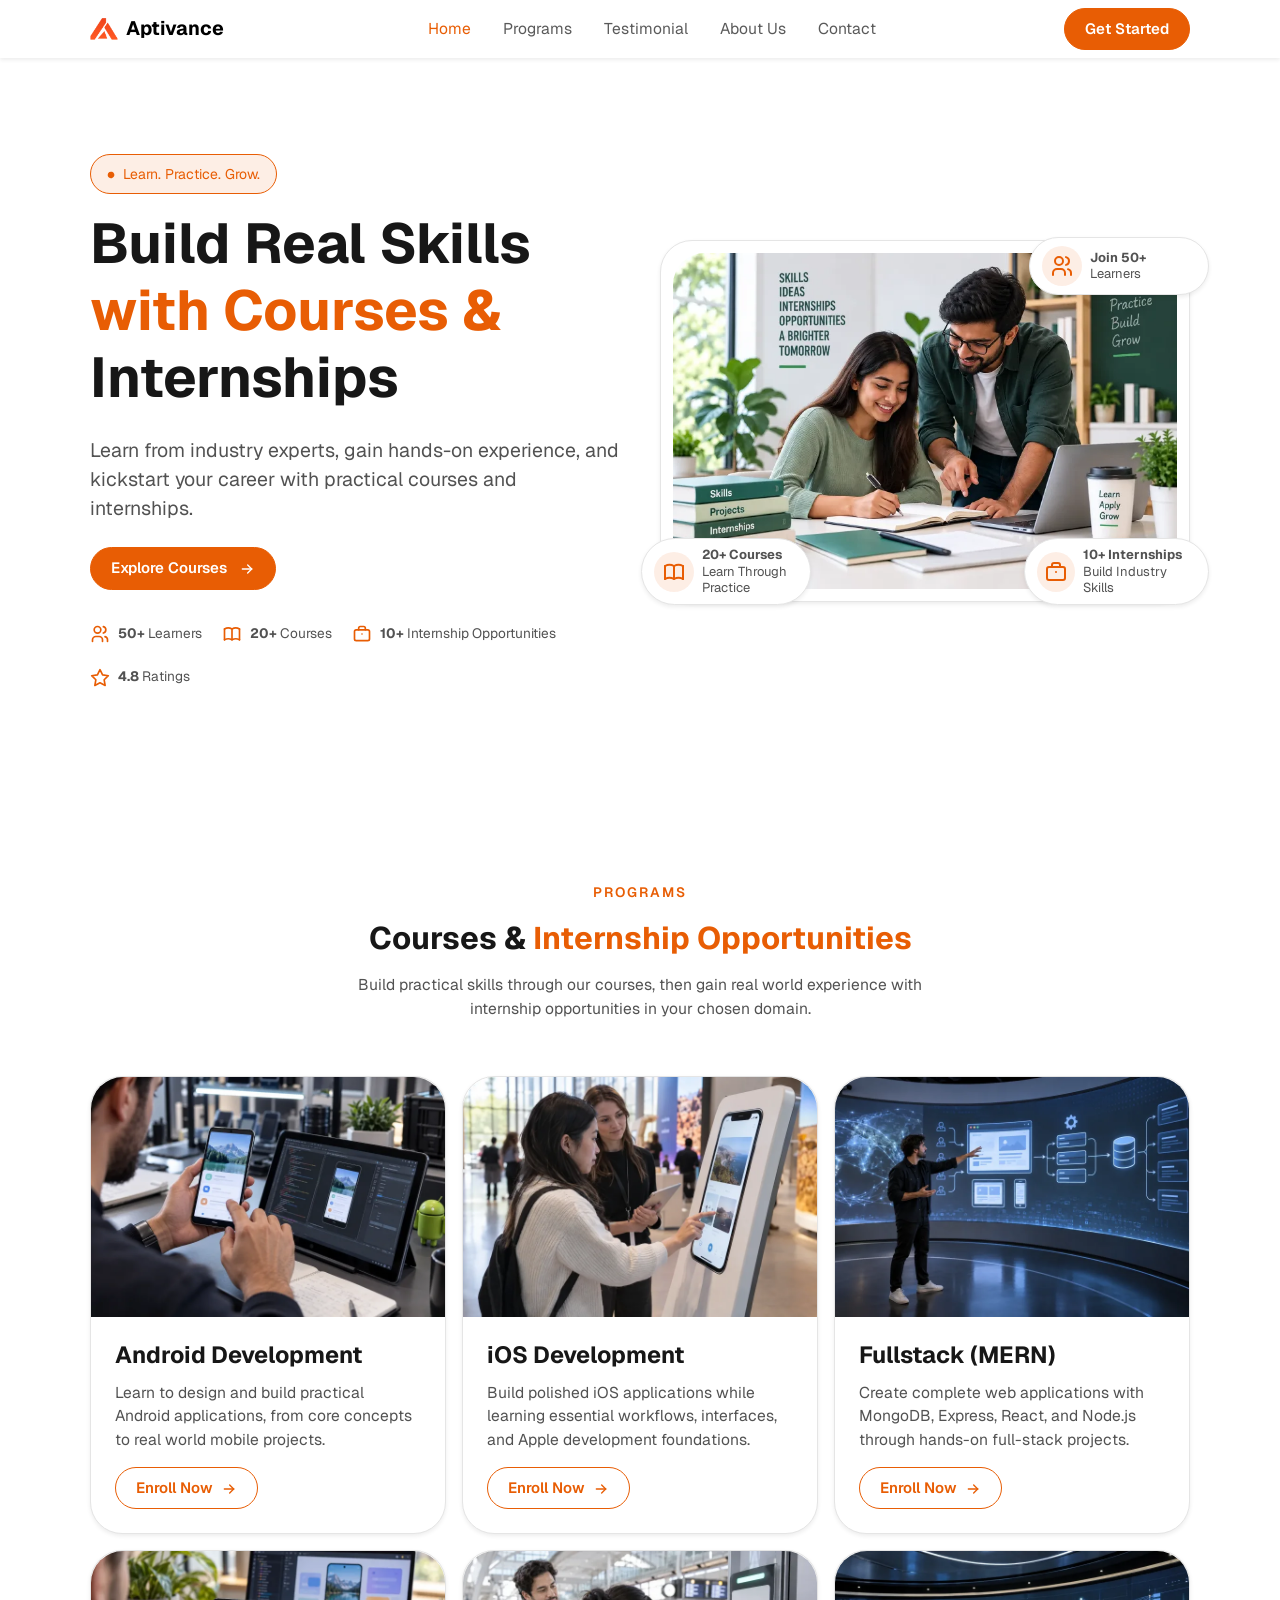
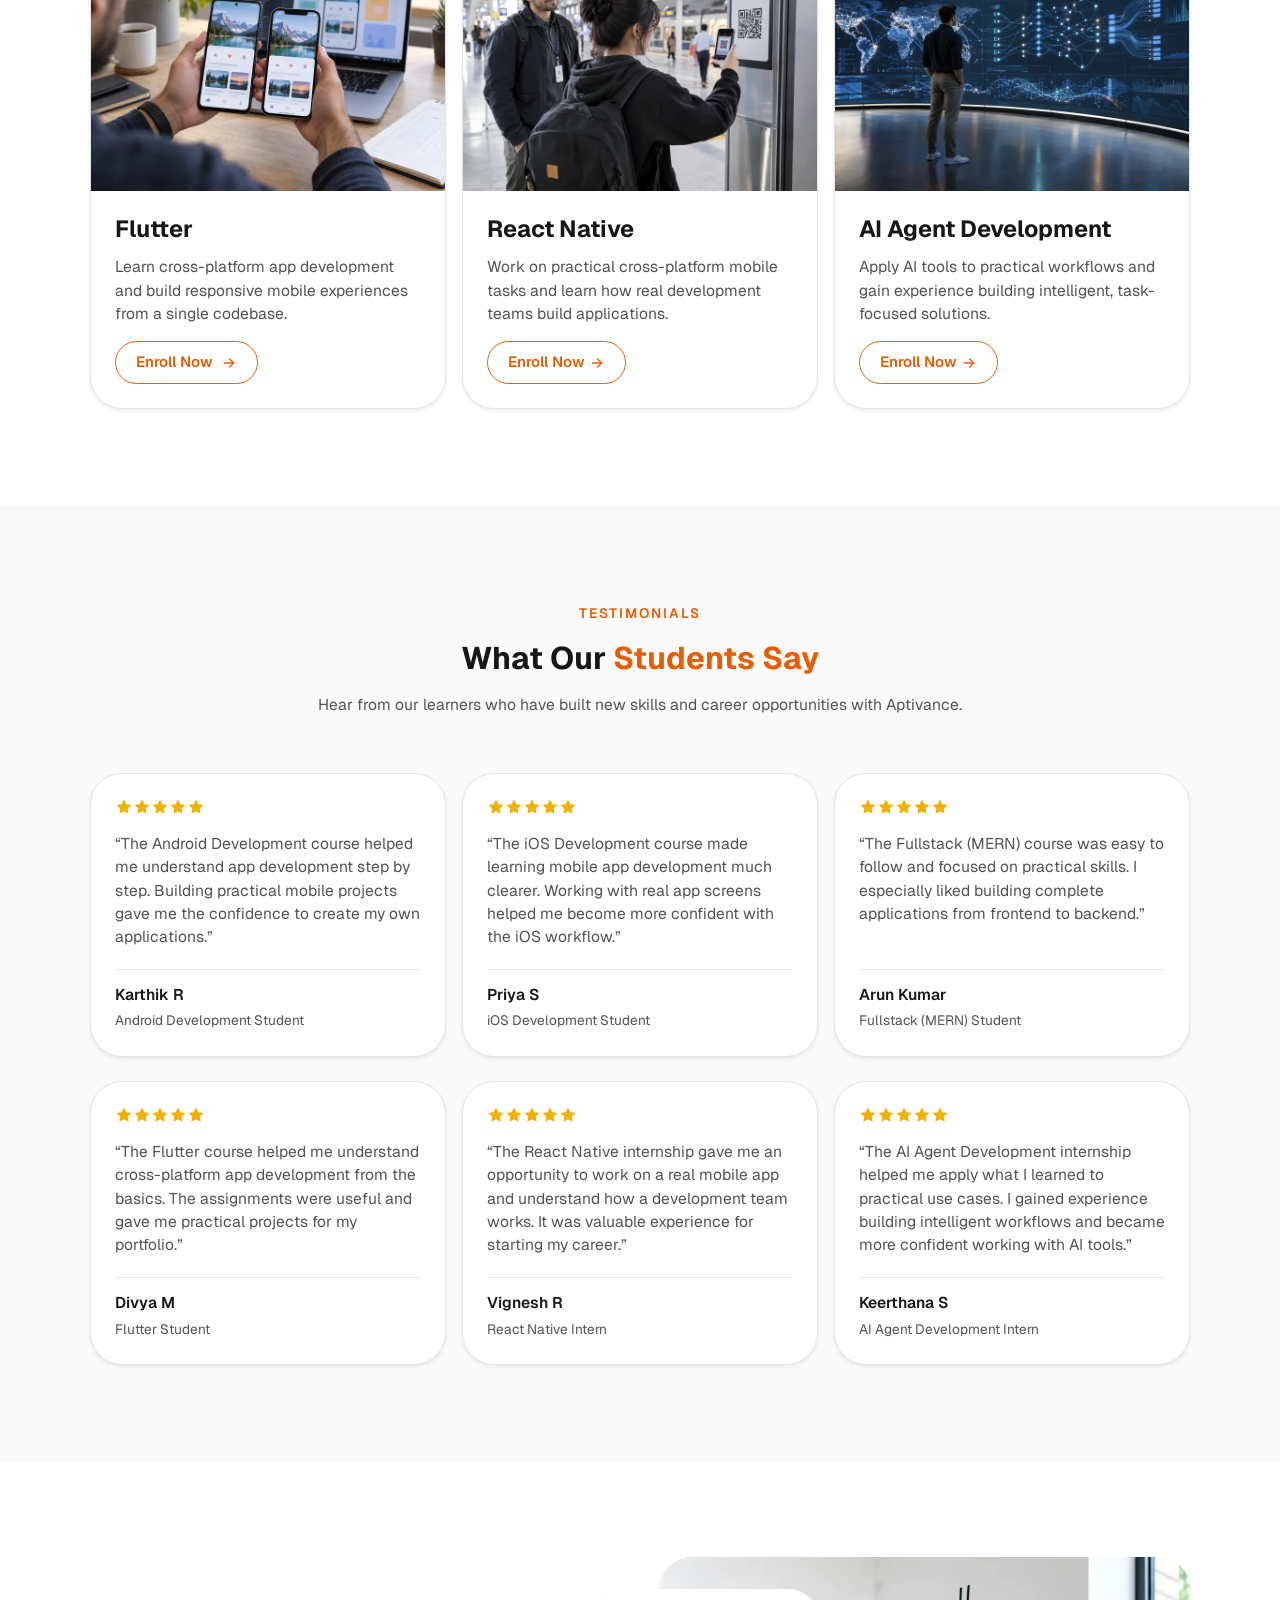
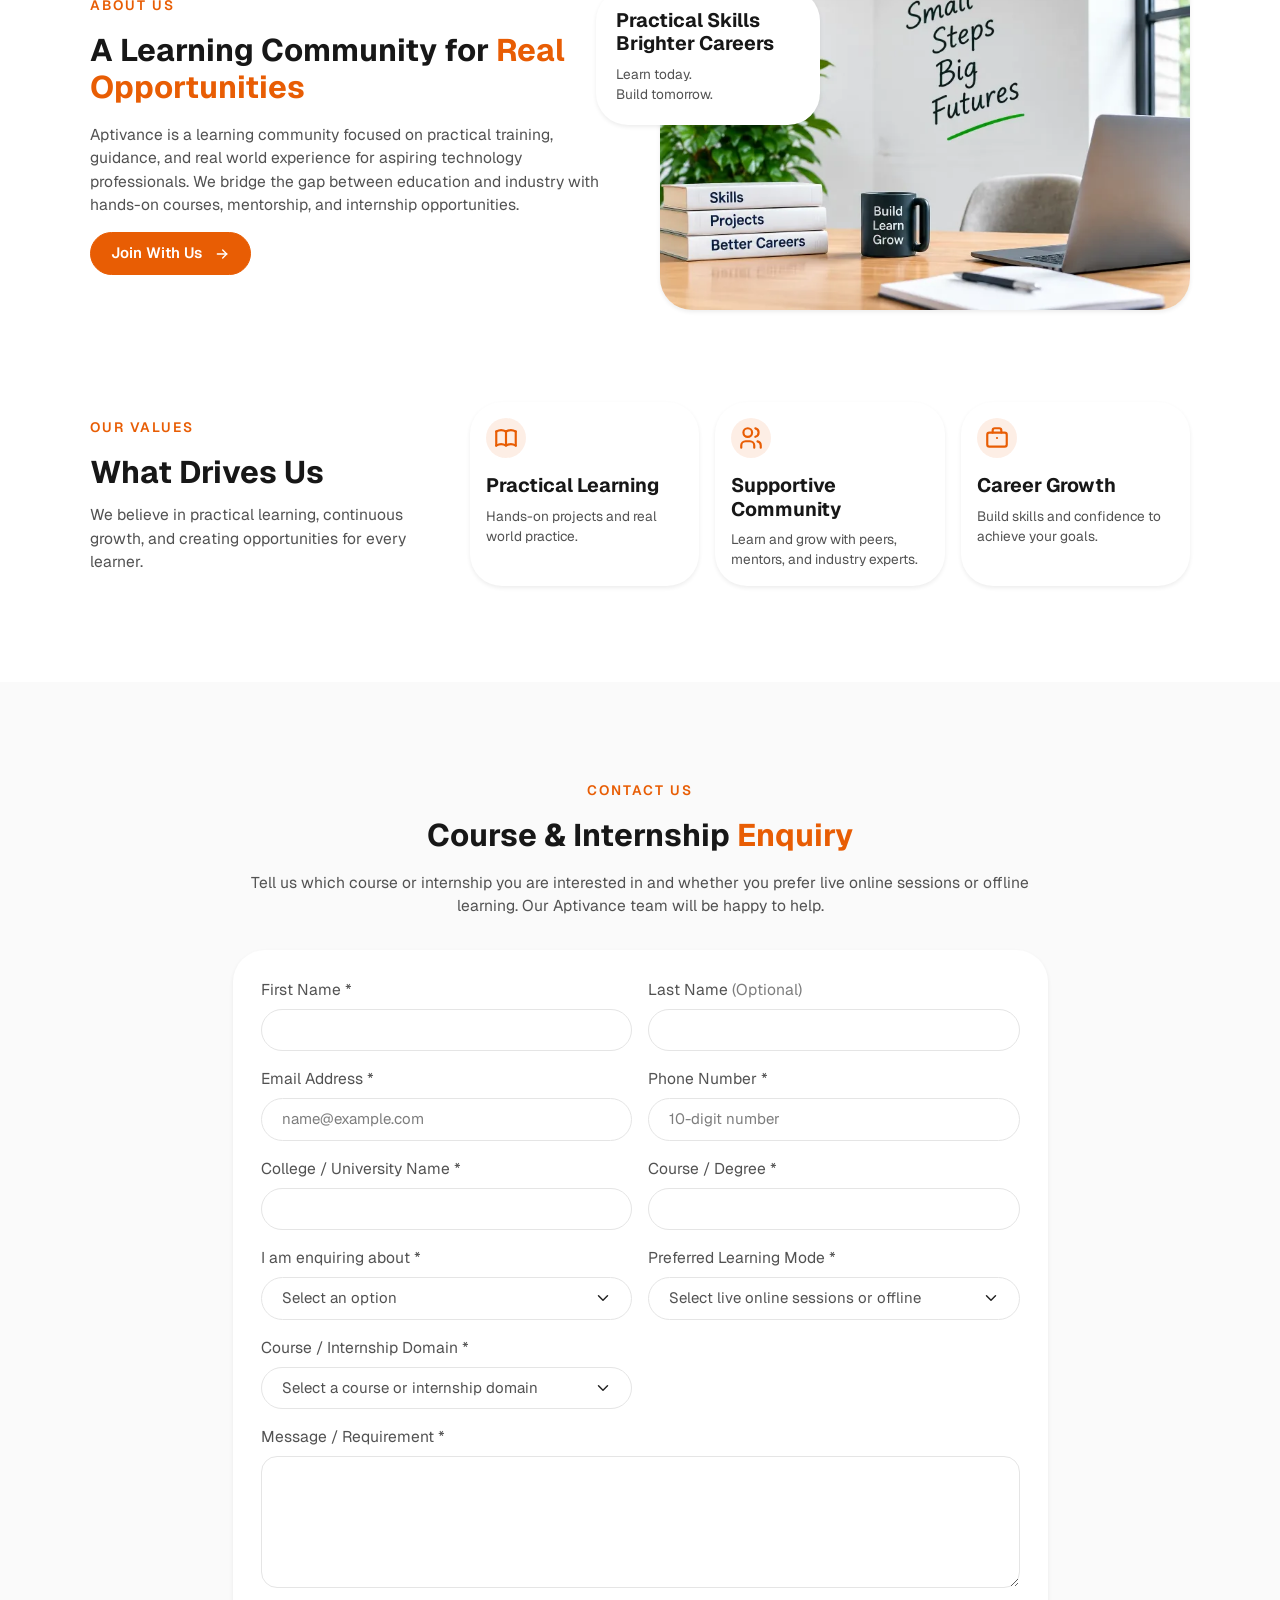
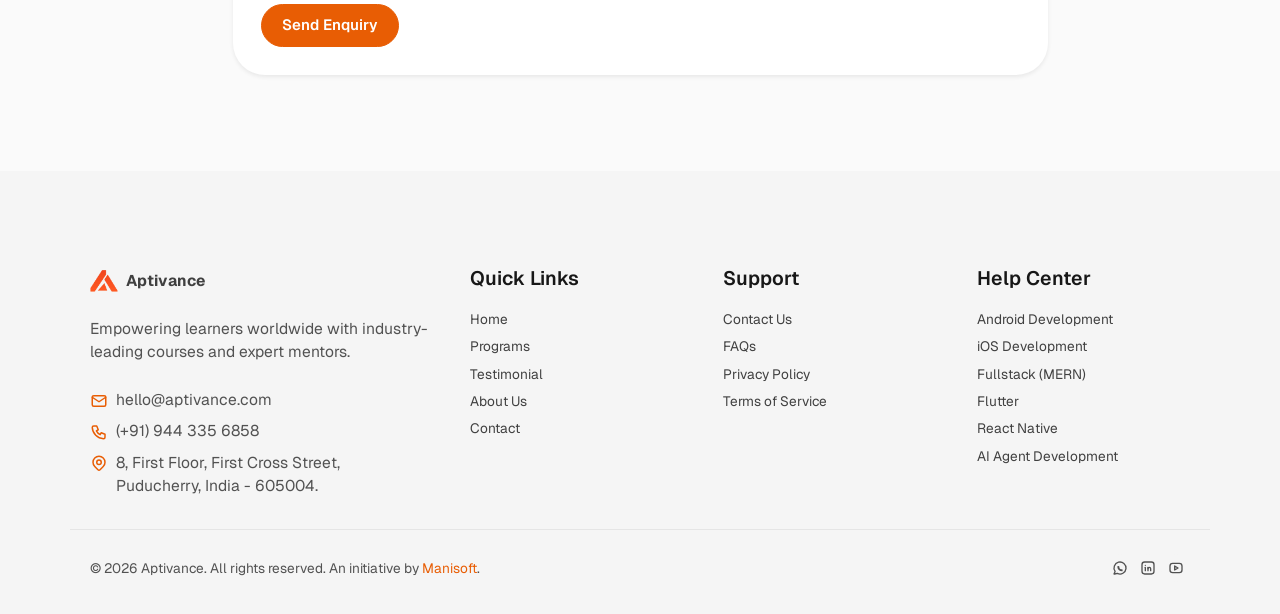
==== commit 23f6113a: "logo changes" ====
--- a/index.html
+++ b/index.html
@@ -193,7 +193,7 @@
           <div class="mb-10">
             <span class="text-primary text-uppercase small fw-semibold" style="letter-spacing: .125rem;">Programs</span>
             <h2 class="fw-bold mt-4 mb-4">Courses &amp; <span class="text-primary">Internship Opportunities</span></h2>
-            <p class="mb-0">Build practical skills through our courses, then gain real-world experience with internship opportunities in your chosen domain.</p>
+            <p class="mb-0">Build practical skills through our courses, then gain real world experience with internship opportunities in your chosen domain.</p>
           </div>
         </div>
       </div>
@@ -208,7 +208,7 @@
               </div>
               <div class="card-body p-6">
                 <h3 class="mb-3 h4 fw-bold">Android Development</h3>
-                <p class="mb-4">Learn to design and build practical Android applications, from core concepts to real-world mobile projects.</p>
+                <p class="mb-4">Learn to design and build practical Android applications, from core concepts to real world mobile projects.</p>
                 <div class="d-flex mt-4">
                   <a href="#contact" class="btn btn-outline-primary"><span>Enroll Now</span>
                     <span>
@@ -365,7 +365,7 @@
         <div class="col-lg-6">
           <span class="text-primary text-uppercase small fw-semibold" style="letter-spacing: .125rem;">About Us</span>
           <h2 class="fw-bold mt-4 mb-4">A Learning Community for <span class="text-primary">Real Opportunities</span></h2>
-          <p class="mb-4">Aptivance is a learning community focused on practical training, guidance, and real-world experience for aspiring technology professionals. We bridge the gap between education and industry with hands-on courses, mentorship, and internship opportunities.</p>
+          <p class="mb-4">Aptivance is a learning community focused on practical training, guidance, and real world experience for aspiring technology professionals. We bridge the gap between education and industry with hands-on courses, mentorship, and internship opportunities.</p>
           <a href="#contact" class="btn btn-primary">Join With Us <span class="icon icon-tabler icons-tabler-arrow-right ms-2 icon-mask icon-arrow-right icon-size-16" aria-hidden="true"></span></a>
         </div>
         <div class="col-lg-6">
@@ -382,7 +382,7 @@
           <p class="mb-0">We believe in practical learning, continuous growth, and creating opportunities for every learner.</p>
         </div>
         <div class="col-lg-8"><div class="row g-4">
-          <div class="col-md-4"><div class="card border-0 shadow-sm rounded-5 h-100"><div class="card-body p-4"><div class="icon-shape icon-md rounded-circle bg-primary bg-opacity-10 text-primary d-flex align-items-center justify-content-center mb-4"><span class="icon icon-tabler icons-tabler-outline icon-tabler-book icon-mask icon-book icon-size-26" aria-hidden="true"></span></div><h3 class="h5 fw-bold mb-2">Practical Learning</h3><p class="small mb-0">Hands-on projects and real-world practice.</p></div></div></div>
+          <div class="col-md-4"><div class="card border-0 shadow-sm rounded-5 h-100"><div class="card-body p-4"><div class="icon-shape icon-md rounded-circle bg-primary bg-opacity-10 text-primary d-flex align-items-center justify-content-center mb-4"><span class="icon icon-tabler icons-tabler-outline icon-tabler-book icon-mask icon-book icon-size-26" aria-hidden="true"></span></div><h3 class="h5 fw-bold mb-2">Practical Learning</h3><p class="small mb-0">Hands-on projects and real world practice.</p></div></div></div>
           <div class="col-md-4"><div class="card border-0 shadow-sm rounded-5 h-100"><div class="card-body p-4"><div class="icon-shape icon-md rounded-circle bg-primary bg-opacity-10 text-primary d-flex align-items-center justify-content-center mb-4"><span class="icon icon-tabler icons-tabler-users icon-mask icon-users icon-size-26" aria-hidden="true"></span></div><h3 class="h5 fw-bold mb-2">Supportive Community</h3><p class="small mb-0">Learn and grow with peers, mentors, and industry experts.</p></div></div></div>
           <div class="col-md-4"><div class="card border-0 shadow-sm rounded-5 h-100"><div class="card-body p-4"><div class="icon-shape icon-md rounded-circle bg-primary bg-opacity-10 text-primary d-flex align-items-center justify-content-center mb-4"><span class="icon icon-tabler icons-tabler-outline icon-tabler-briefcase icon-mask icon-briefcase icon-size-26" aria-hidden="true"></span></div><h3 class="h5 fw-bold mb-2">Career Growth</h3><p class="small mb-0">Build skills and confidence to achieve your goals.</p></div></div></div>
         </div></div>
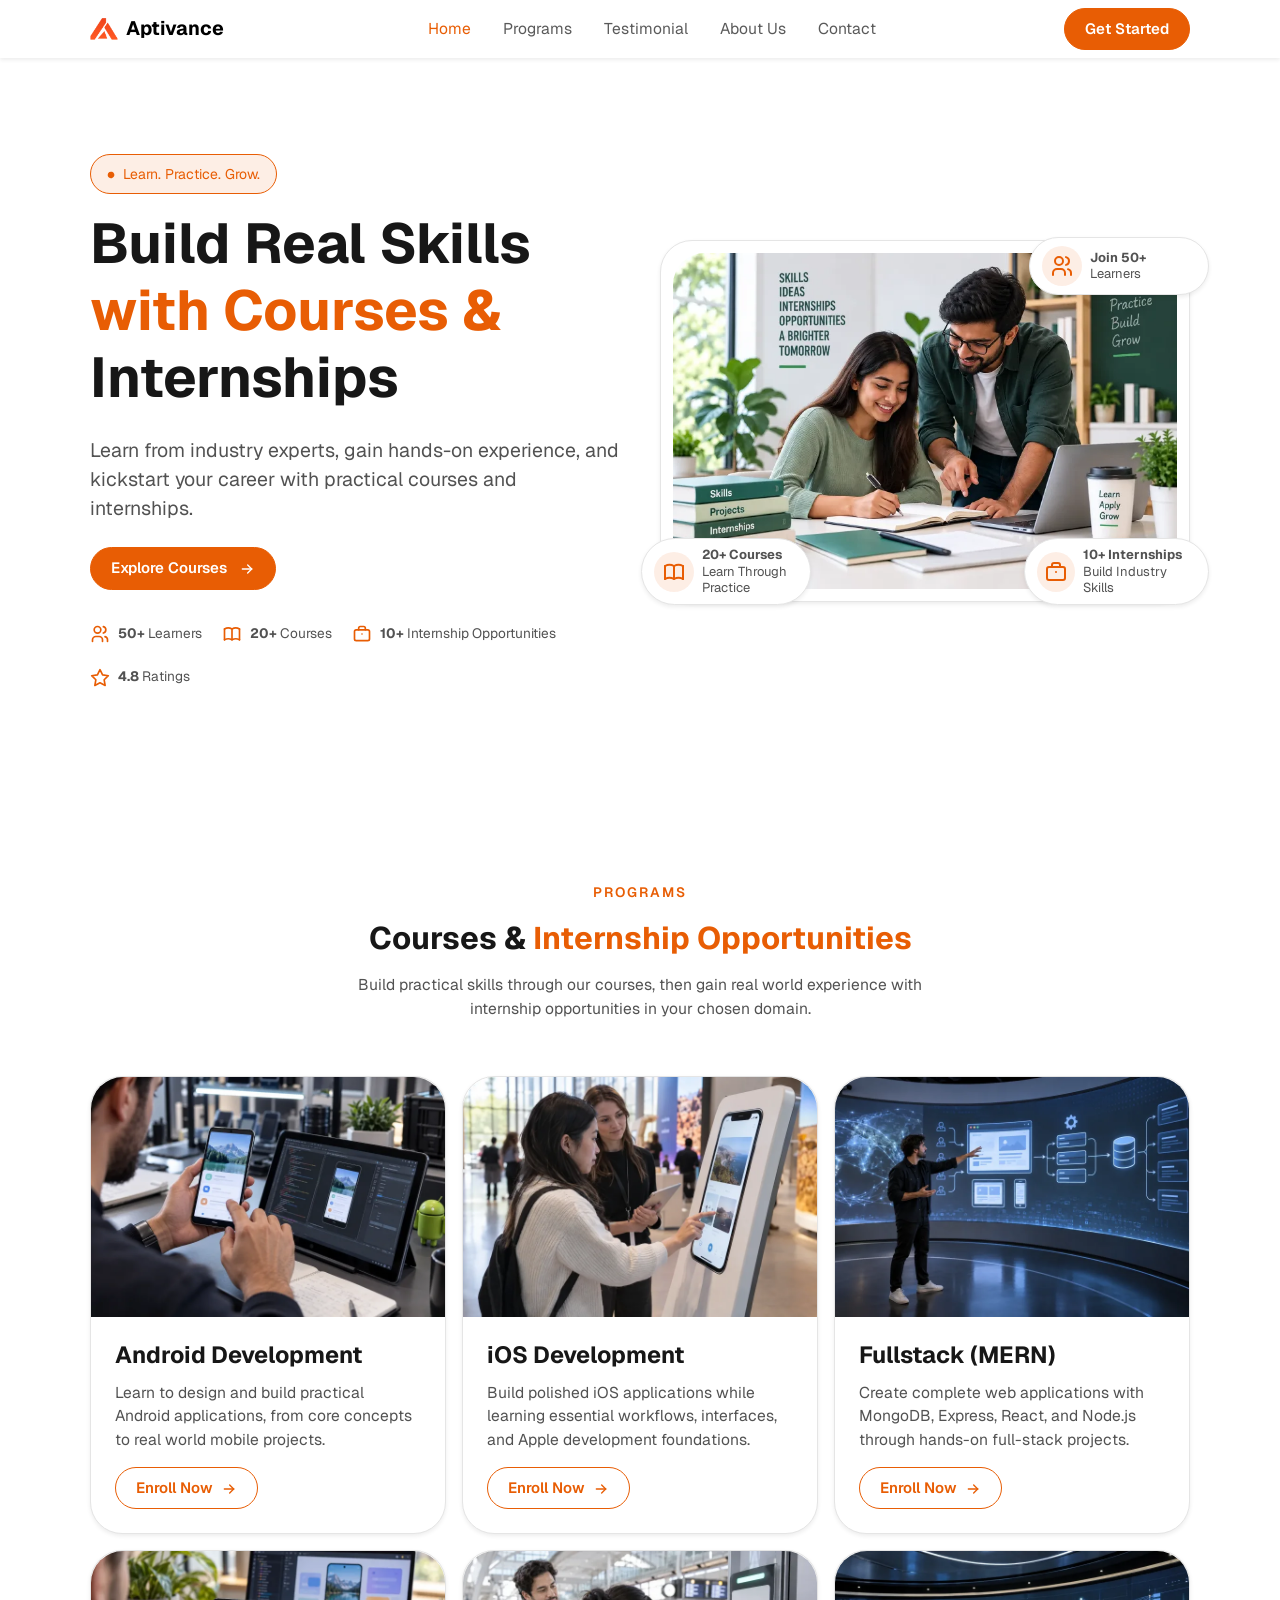
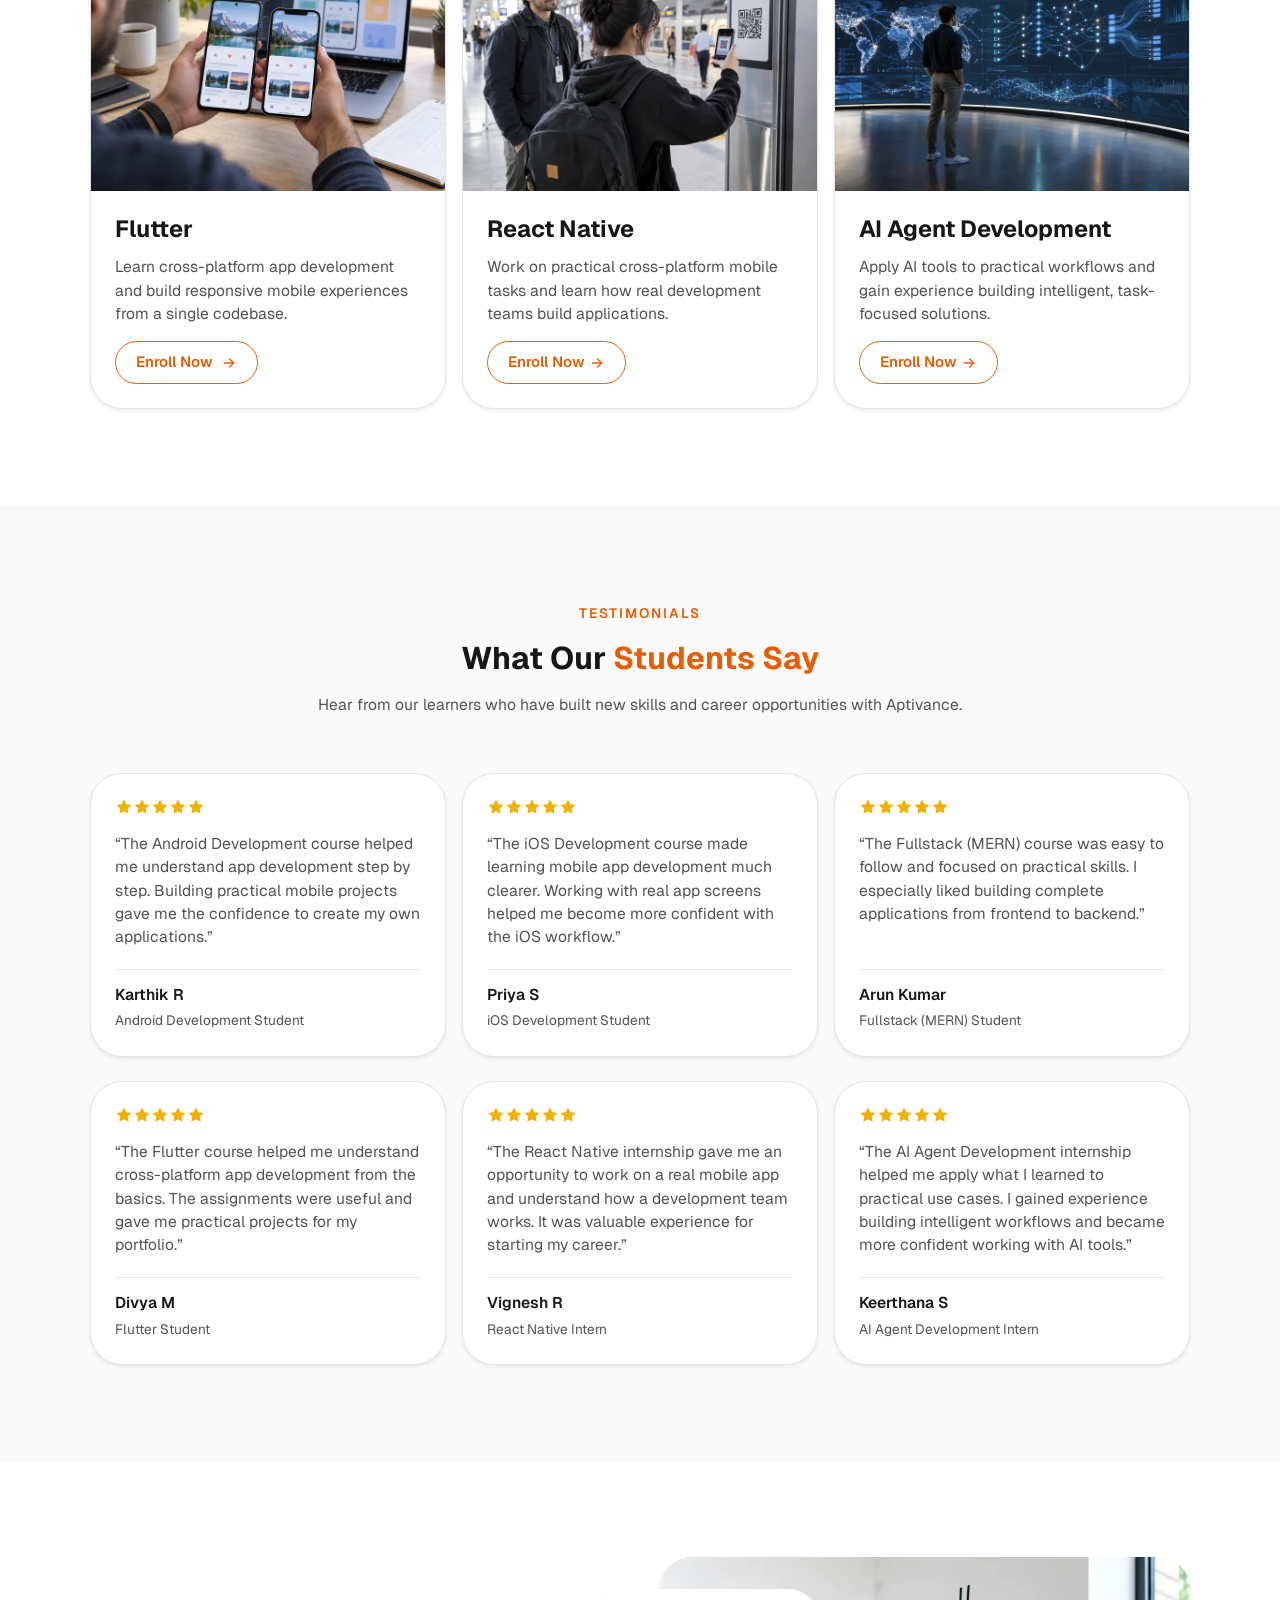
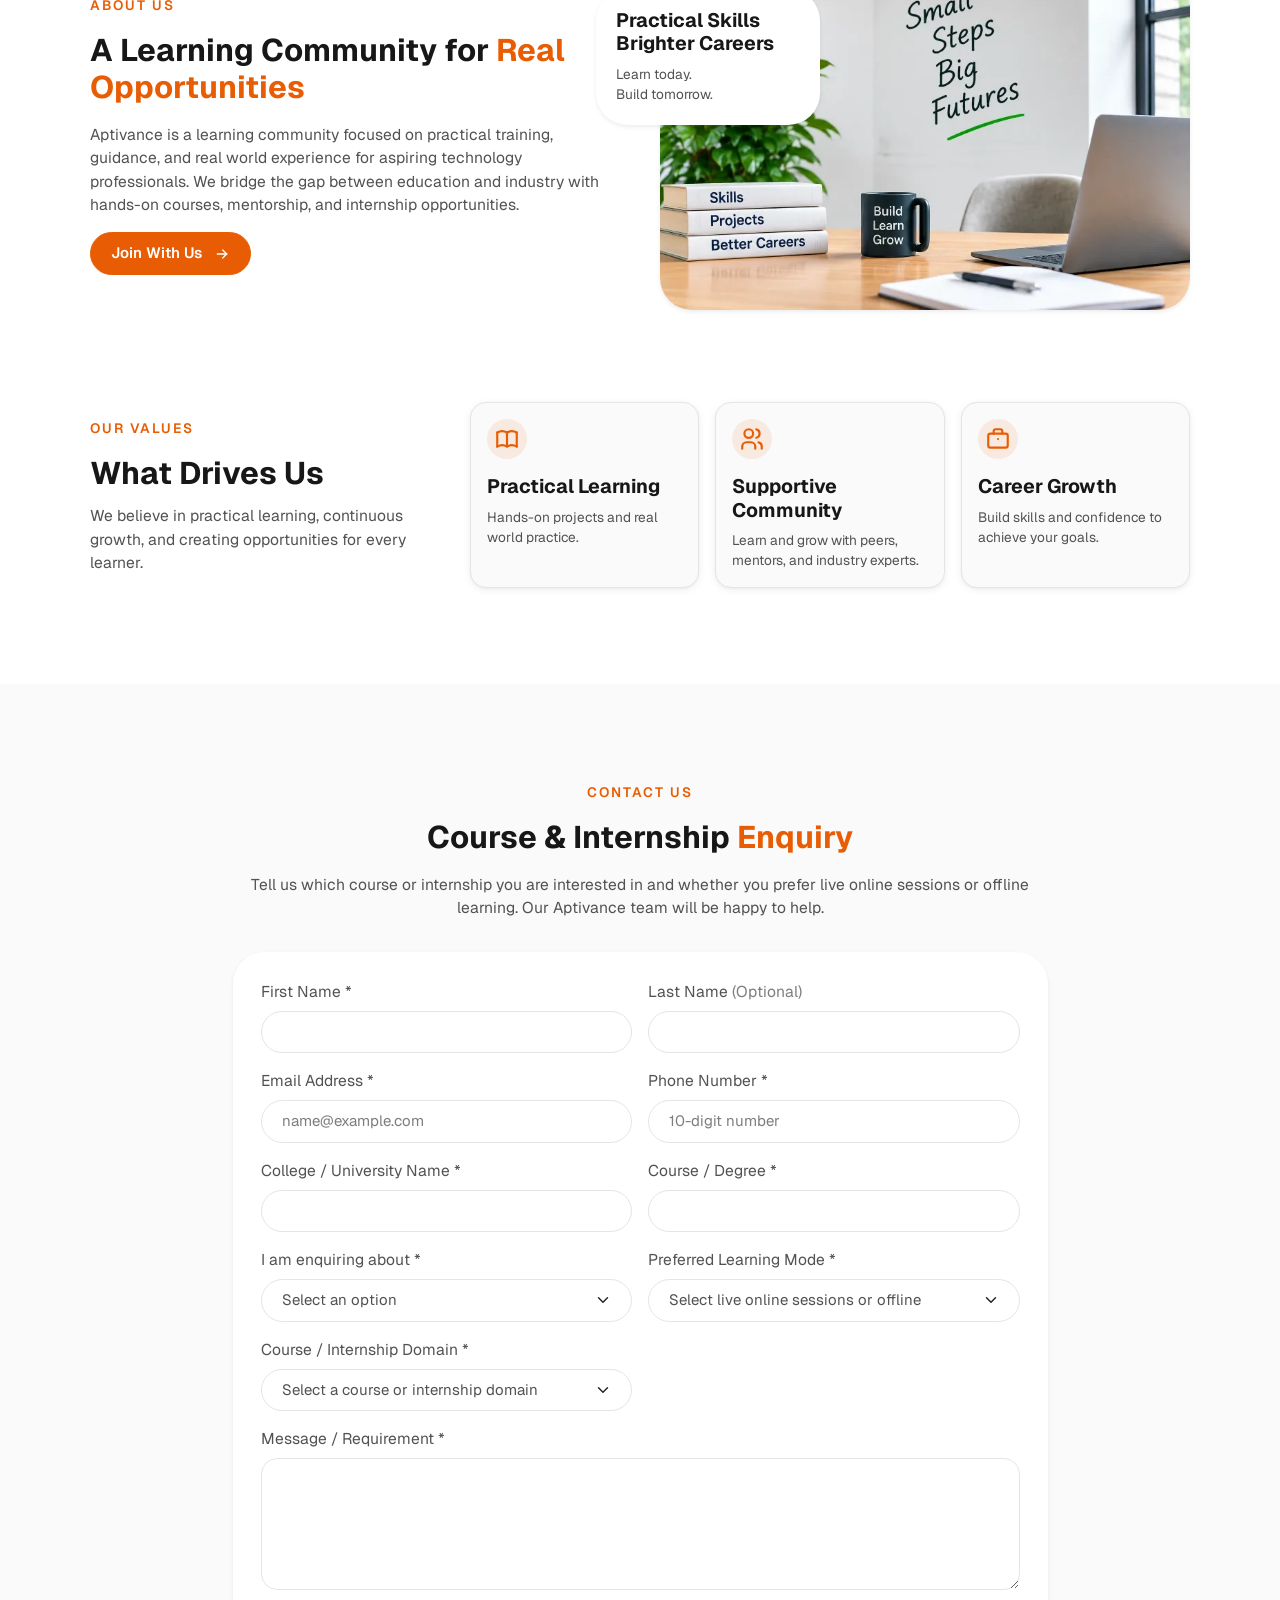
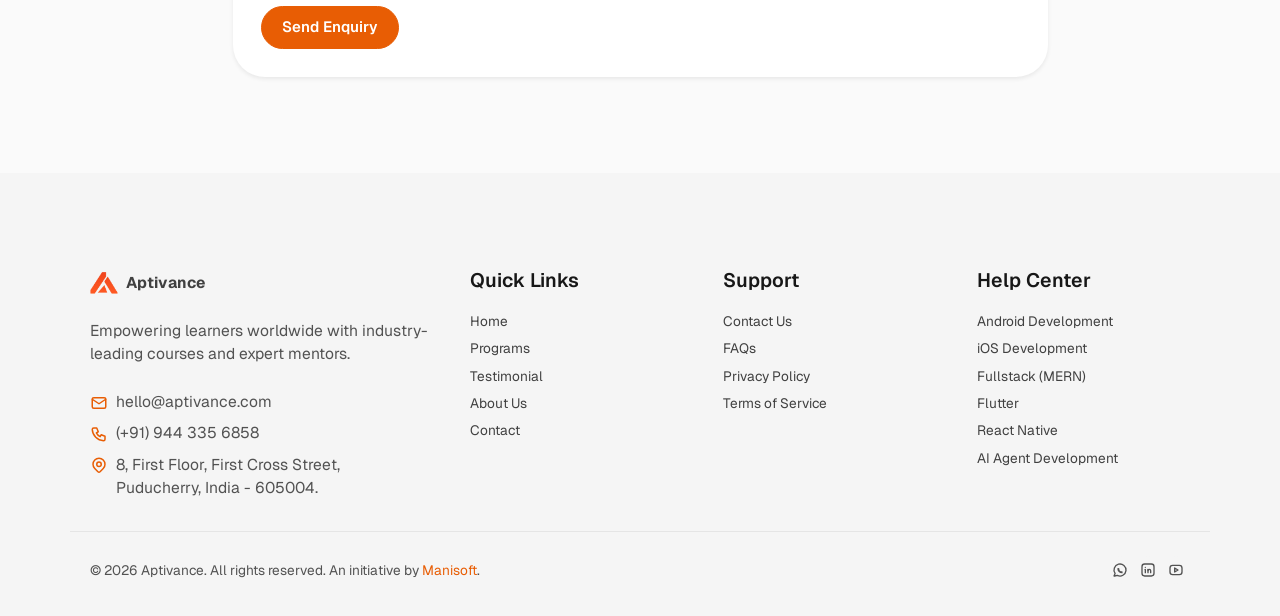
==== commit c3a6f02e: "elevated the about-us section cards" ====
--- a/index.html
+++ b/index.html
@@ -382,9 +382,9 @@
           <p class="mb-0">We believe in practical learning, continuous growth, and creating opportunities for every learner.</p>
         </div>
         <div class="col-lg-8"><div class="row g-4">
-          <div class="col-md-4"><div class="card border-0 shadow-sm rounded-5 h-100"><div class="card-body p-4"><div class="icon-shape icon-md rounded-circle bg-primary bg-opacity-10 text-primary d-flex align-items-center justify-content-center mb-4"><span class="icon icon-tabler icons-tabler-outline icon-tabler-book icon-mask icon-book icon-size-26" aria-hidden="true"></span></div><h3 class="h5 fw-bold mb-2">Practical Learning</h3><p class="small mb-0">Hands-on projects and real world practice.</p></div></div></div>
-          <div class="col-md-4"><div class="card border-0 shadow-sm rounded-5 h-100"><div class="card-body p-4"><div class="icon-shape icon-md rounded-circle bg-primary bg-opacity-10 text-primary d-flex align-items-center justify-content-center mb-4"><span class="icon icon-tabler icons-tabler-users icon-mask icon-users icon-size-26" aria-hidden="true"></span></div><h3 class="h5 fw-bold mb-2">Supportive Community</h3><p class="small mb-0">Learn and grow with peers, mentors, and industry experts.</p></div></div></div>
-          <div class="col-md-4"><div class="card border-0 shadow-sm rounded-5 h-100"><div class="card-body p-4"><div class="icon-shape icon-md rounded-circle bg-primary bg-opacity-10 text-primary d-flex align-items-center justify-content-center mb-4"><span class="icon icon-tabler icons-tabler-outline icon-tabler-briefcase icon-mask icon-briefcase icon-size-26" aria-hidden="true"></span></div><h3 class="h5 fw-bold mb-2">Career Growth</h3><p class="small mb-0">Build skills and confidence to achieve your goals.</p></div></div></div>
+          <div class="col-md-4"><div class="card value-card h-100"><div class="card-body p-4"><div class="icon-shape icon-md rounded-circle bg-primary bg-opacity-10 text-primary d-flex align-items-center justify-content-center mb-4"><span class="icon icon-tabler icons-tabler-outline icon-tabler-book icon-mask icon-book icon-size-26" aria-hidden="true"></span></div><h3 class="h5 fw-bold mb-2">Practical Learning</h3><p class="small mb-0">Hands-on projects and real world practice.</p></div></div></div>
+          <div class="col-md-4"><div class="card value-card h-100"><div class="card-body p-4"><div class="icon-shape icon-md rounded-circle bg-primary bg-opacity-10 text-primary d-flex align-items-center justify-content-center mb-4"><span class="icon icon-tabler icons-tabler-users icon-mask icon-users icon-size-26" aria-hidden="true"></span></div><h3 class="h5 fw-bold mb-2">Supportive Community</h3><p class="small mb-0">Learn and grow with peers, mentors, and industry experts.</p></div></div></div>
+          <div class="col-md-4"><div class="card value-card h-100"><div class="card-body p-4"><div class="icon-shape icon-md rounded-circle bg-primary bg-opacity-10 text-primary d-flex align-items-center justify-content-center mb-4"><span class="icon icon-tabler icons-tabler-outline icon-tabler-briefcase icon-mask icon-briefcase icon-size-26" aria-hidden="true"></span></div><h3 class="h5 fw-bold mb-2">Career Growth</h3><p class="small mb-0">Build skills and confidence to achieve your goals.</p></div></div></div>
         </div></div>
       </div>
     </div>
--- a/assets/css/style.min.css
+++ b/assets/css/style.min.css
@@ -42,4 +42,5 @@
   )}.focus-ring-light{--bs-focus-ring-color:rgba(
     var(--bs-light-rgb),
     var(--bs-focus-ring-opacity)
-  )}.focus-ring-dark{--bs-focus-ring-color:rgba(var(--bs-dark-rgb), var(--bs-focus-ring-opacity))}.position-static{position:static!important}.position-relative{position:relative!important}.position-absolute{position:absolute!important}.position-fixed{position:fixed!important}.position-sticky{position:sticky!important}.top-0{top:0!important}.top-10{top:10%!important}.top-25{top:25%!important}.top-50{top:50%!important}.top-60{top:60%!important}.top-65{top:65%!important}.top-70{top:70%!important}.top-75{top:75%!important}.top-100{top:100%!important}.top-auto{top:auto!important}.bottom-0{bottom:0!important}.bottom-10{bottom:10%!important}.bottom-25{bottom:25%!important}.bottom-50{bottom:50%!important}.bottom-60{bottom:60%!important}.bottom-65{bottom:65%!important}.bottom-70{bottom:70%!important}.bottom-75{bottom:75%!important}.bottom-100{bottom:100%!important}.bottom-auto{bottom:auto!important}.start-0{left:0!important}.start-10{left:10%!important}.start-25{left:25%!important}.start-50{left:50%!important}.start-60{left:60%!important}.start-65{left:65%!important}.start-70{left:70%!important}.start-75{left:75%!important}.start-100{left:100%!important}.start-auto{left:auto!important}.end-0{right:0!important}.end-10{right:10%!important}.end-25{right:25%!important}.end-50{right:50%!important}.end-60{right:60%!important}.end-65{right:65%!important}.end-70{right:70%!important}.end-75{right:75%!important}.end-100{right:100%!important}.end-auto{right:auto!important}.translate-middle{transform:translate(-50%,-50%)!important}.translate-middle-x{transform:translateX(-50%)!important}.translate-middle-y{transform:translateY(-50%)!important}.border{border:var(--bs-border-width) var(--bs-border-style) var(--bs-border-color)!important}.border-0{border:0!important}.border-top{border-top:var(--bs-border-width) var(--bs-border-style) var(--bs-border-color)!important}.border-top-0{border-top:0!important}.border-end{border-right:var(--bs-border-width) var(--bs-border-style) var(--bs-border-color)!important}.border-end-0{border-right:0!important}.border-bottom{border-bottom:var(--bs-border-width) var(--bs-border-style) var(--bs-border-color)!important}.border-bottom-0{border-bottom:0!important}.border-start{border-left:var(--bs-border-width) var(--bs-border-style) var(--bs-border-color)!important}.border-start-0{border-left:0!important}.border-primary{--bs-border-opacity:1;border-color:rgba(var(--bs-primary-rgb),var(--bs-border-opacity))!important}.border-secondary{--bs-border-opacity:1;border-color:rgba(var(--bs-secondary-rgb),var(--bs-border-opacity))!important}.border-success{--bs-border-opacity:1;border-color:rgba(var(--bs-success-rgb),var(--bs-border-opacity))!important}.border-info{--bs-border-opacity:1;border-color:rgba(var(--bs-info-rgb),var(--bs-border-opacity))!important}.border-warning{--bs-border-opacity:1;border-color:rgba(var(--bs-warning-rgb),var(--bs-border-opacity))!important}.border-danger{--bs-border-opacity:1;border-color:rgba(var(--bs-danger-rgb),var(--bs-border-opacity))!important}.border-light{--bs-border-opacity:1;border-color:rgba(var(--bs-light-rgb),var(--bs-border-opacity))!important}.border-dark{--bs-border-opacity:1;border-color:rgba(var(--bs-dark-rgb),var(--bs-border-opacity))!important}.border-black{--bs-border-opacity:1;border-color:rgba(var(--bs-black-rgb),var(--bs-border-opacity))!important}.border-white{--bs-border-opacity:1;border-color:rgba(var(--bs-white-rgb),var(--bs-border-opacity))!important}.border-primary-subtle{border-color:var(--bs-primary-border-subtle)!important}.border-secondary-subtle{border-color:var(--bs-secondary-border-subtle)!important}.border-success-subtle{border-color:var(--bs-success-border-subtle)!important}.border-info-subtle{border-color:var(--bs-info-border-subtle)!important}.border-warning-subtle{border-color:var(--bs-warning-border-subtle)!important}.border-danger-subtle{border-color:var(--bs-danger-border-subtle)!important}.border-light-subtle{border-color:var(--bs-light-border-subtle)!important}.border-dark-subtle{border-color:var(--bs-dark-border-subtle)!important}.border-1{border-width:1px!important}.border-2{border-width:2px!important}.border-3{border-width:3px!important}.border-4{border-width:4px!important}.border-5{border-width:5px!important}.border-opacity-10{--bs-border-opacity:0.1}.border-opacity-25{--bs-border-opacity:0.25}.border-opacity-50{--bs-border-opacity:0.5}.border-opacity-75{--bs-border-opacity:0.75}.border-opacity-100{--bs-border-opacity:1}.w-25{width:25%!important}.w-50{width:50%!important}.w-75{width:75%!important}.w-100{width:100%!important}.w-auto{width:auto!important}.mw-100{max-width:100%!important}.vw-100{width:100vw!important}.min-vw-100{min-width:100vw!important}.h-25{height:25%!important}.h-50{height:50%!important}.h-75{height:75%!important}.h-100{height:100%!important}.h-auto{height:auto!important}.mh-100{max-height:100%!important}.vh-100{height:100vh!important}.min-vh-100{min-height:100vh!important}.flex-fill{flex:1 1 auto!important}.flex-row{flex-direction:row!important}.flex-column{flex-direction:column!important}.flex-row-reverse{flex-direction:row-reverse!important}.flex-column-reverse{flex-direction:column-reverse!important}.flex-grow-0{flex-grow:0!important}.flex-grow-1{flex-grow:1!important}.flex-shrink-0{flex-shrink:0!important}.flex-shrink-1{flex-shrink:1!important}.flex-wrap{flex-wrap:wrap!important}.flex-nowrap{flex-wrap:nowrap!important}.flex-wrap-reverse{flex-wrap:wrap-reverse!important}.justify-content-start{justify-content:flex-start!important}.justify-content-end{justify-content:flex-end!important}.justify-content-center{justify-content:center!important}.justify-content-between{justify-content:space-between!important}.justify-content-around{justify-content:space-around!important}.justify-content-evenly{justify-content:space-evenly!important}.align-items-start{align-items:flex-start!important}.align-items-end{align-items:flex-end!important}.align-items-center{align-items:center!important}.align-items-baseline{align-items:baseline!important}.align-items-stretch{align-items:stretch!important}.align-content-start{align-content:flex-start!important}.align-content-end{align-content:flex-end!important}.align-content-center{align-content:center!important}.align-content-between{align-content:space-between!important}.align-content-around{align-content:space-around!important}.align-content-stretch{align-content:stretch!important}.align-self-auto{align-self:auto!important}.align-self-start{align-self:flex-start!important}.align-self-end{align-self:flex-end!important}.align-self-center{align-self:center!important}.align-self-baseline{align-self:baseline!important}.align-self-stretch{align-self:stretch!important}.order-first{order:-1!important}.order-0{order:0!important}.order-1{order:1!important}.order-2{order:2!important}.order-3{order:3!important}.order-4{order:4!important}.order-5{order:5!important}.order-last{order:6!important}.m-0{margin:0!important}.m-1{margin:.25rem!important}.m-2{margin:.5rem!important}.m-3{margin:.75rem!important}.m-4{margin:1rem!important}.m-5{margin:1.25rem!important}.m-6{margin:1.5rem!important}.m-7{margin:1.75rem!important}.m-8{margin:2rem!important}.m-9{margin:3rem!important}.m-10{margin:3.5rem!important}.m-11{margin:4rem!important}.m-12{margin:5rem!important}.m-13{margin:6rem!important}.m-auto{margin:auto!important}.mx-0{margin-right:0!important;margin-left:0!important}.mx-1{margin-right:.25rem!important;margin-left:.25rem!important}.mx-2{margin-right:.5rem!important;margin-left:.5rem!important}.mx-3{margin-right:.75rem!important;margin-left:.75rem!important}.mx-4{margin-right:1rem!important;margin-left:1rem!important}.mx-5{margin-right:1.25rem!important;margin-left:1.25rem!important}.mx-6{margin-right:1.5rem!important;margin-left:1.5rem!important}.mx-7{margin-right:1.75rem!important;margin-left:1.75rem!important}.mx-8{margin-right:2rem!important;margin-left:2rem!important}.mx-9{margin-right:3rem!important;margin-left:3rem!important}.mx-10{margin-right:3.5rem!important;margin-left:3.5rem!important}.mx-11{margin-right:4rem!important;margin-left:4rem!important}.mx-12{margin-right:5rem!important;margin-left:5rem!important}.mx-13{margin-right:6rem!important;margin-left:6rem!important}.mx-auto{margin-right:auto!important;margin-left:auto!important}.my-0{margin-top:0!important;margin-bottom:0!important}.my-1{margin-top:.25rem!important;margin-bottom:.25rem!important}.my-2{margin-top:.5rem!important;margin-bottom:.5rem!important}.my-3{margin-top:.75rem!important;margin-bottom:.75rem!important}.my-4{margin-top:1rem!important;margin-bottom:1rem!important}.my-5{margin-top:1.25rem!important;margin-bottom:1.25rem!important}.my-6{margin-top:1.5rem!important;margin-bottom:1.5rem!important}.my-7{margin-top:1.75rem!important;margin-bottom:1.75rem!important}.my-8{margin-top:2rem!important;margin-bottom:2rem!important}.my-9{margin-top:3rem!important;margin-bottom:3rem!important}.my-10{margin-top:3.5rem!important;margin-bottom:3.5rem!important}.my-11{margin-top:4rem!important;margin-bottom:4rem!important}.my-12{margin-top:5rem!important;margin-bottom:5rem!important}.my-13{margin-top:6rem!important;margin-bottom:6rem!important}.my-auto{margin-top:auto!important;margin-bottom:auto!important}.mt-0{margin-top:0!important}.mt-1{margin-top:.25rem!important}.mt-2{margin-top:.5rem!important}.mt-3{margin-top:.75rem!important}.mt-4{margin-top:1rem!important}.mt-5{margin-top:1.25rem!important}.mt-6{margin-top:1.5rem!important}.mt-7{margin-top:1.75rem!important}.mt-8{margin-top:2rem!important}.mt-9{margin-top:3rem!important}.mt-10{margin-top:3.5rem!important}.mt-11{margin-top:4rem!important}.mt-12{margin-top:5rem!important}.mt-13{margin-top:6rem!important}.mt-auto{margin-top:auto!important}.me-0{margin-right:0!important}.me-1{margin-right:.25rem!important}.me-2{margin-right:.5rem!important}.me-3{margin-right:.75rem!important}.me-4{margin-right:1rem!important}.me-5{margin-right:1.25rem!important}.me-6{margin-right:1.5rem!important}.me-7{margin-right:1.75rem!important}.me-8{margin-right:2rem!important}.me-9{margin-right:3rem!important}.me-10{margin-right:3.5rem!important}.me-11{margin-right:4rem!important}.me-12{margin-right:5rem!important}.me-13{margin-right:6rem!important}.me-auto{margin-right:auto!important}.mb-0{margin-bottom:0!important}.mb-1{margin-bottom:.25rem!important}.mb-2{margin-bottom:.5rem!important}.mb-3{margin-bottom:.75rem!important}.mb-4{margin-bottom:1rem!important}.mb-5{margin-bottom:1.25rem!important}.mb-6{margin-bottom:1.5rem!important}.mb-7{margin-bottom:1.75rem!important}.mb-8{margin-bottom:2rem!important}.mb-9{margin-bottom:3rem!important}.mb-10{margin-bottom:3.5rem!important}.mb-11{margin-bottom:4rem!important}.mb-12{margin-bottom:5rem!important}.mb-13{margin-bottom:6rem!important}.mb-auto{margin-bottom:auto!important}.ms-0{margin-left:0!important}.ms-1{margin-left:.25rem!important}.ms-2{margin-left:.5rem!important}.ms-3{margin-left:.75rem!important}.ms-4{margin-left:1rem!important}.ms-5{margin-left:1.25rem!important}.ms-6{margin-left:1.5rem!important}.ms-7{margin-left:1.75rem!important}.ms-8{margin-left:2rem!important}.ms-9{margin-left:3rem!important}.ms-10{margin-left:3.5rem!important}.ms-11{margin-left:4rem!important}.ms-12{margin-left:5rem!important}.ms-13{margin-left:6rem!important}.ms-auto{margin-left:auto!important}.m-n1{margin:-.25rem!important}.m-n2{margin:-.5rem!important}.m-n3{margin:-.75rem!important}.m-n4{margin:-1rem!important}.m-n5{margin:-1.25rem!important}.m-n6{margin:-1.5rem!important}.m-n7{margin:-1.75rem!important}.m-n8{margin:-2rem!important}.m-n9{margin:-3rem!important}.m-n10{margin:-3.5rem!important}.m-n11{margin:-4rem!important}.m-n12{margin:-5rem!important}.m-n13{margin:-6rem!important}.mx-n1{margin-right:-.25rem!important;margin-left:-.25rem!important}.mx-n2{margin-right:-.5rem!important;margin-left:-.5rem!important}.mx-n3{margin-right:-.75rem!important;margin-left:-.75rem!important}.mx-n4{margin-right:-1rem!important;margin-left:-1rem!important}.mx-n5{margin-right:-1.25rem!important;margin-left:-1.25rem!important}.mx-n6{margin-right:-1.5rem!important;margin-left:-1.5rem!important}.mx-n7{margin-right:-1.75rem!important;margin-left:-1.75rem!important}.mx-n8{margin-right:-2rem!important;margin-left:-2rem!important}.mx-n9{margin-right:-3rem!important;margin-left:-3rem!important}.mx-n10{margin-right:-3.5rem!important;margin-left:-3.5rem!important}.mx-n11{margin-right:-4rem!important;margin-left:-4rem!important}.mx-n12{margin-right:-5rem!important;margin-left:-5rem!important}.mx-n13{margin-right:-6rem!important;margin-left:-6rem!important}.my-n1{margin-top:-.25rem!important;margin-bottom:-.25rem!important}.my-n2{margin-top:-.5rem!important;margin-bottom:-.5rem!important}.my-n3{margin-top:-.75rem!important;margin-bottom:-.75rem!important}.my-n4{margin-top:-1rem!important;margin-bottom:-1rem!important}.my-n5{margin-top:-1.25rem!important;margin-bottom:-1.25rem!important}.my-n6{margin-top:-1.5rem!important;margin-bottom:-1.5rem!important}.my-n7{margin-top:-1.75rem!important;margin-bottom:-1.75rem!important}.my-n8{margin-top:-2rem!important;margin-bottom:-2rem!important}.my-n9{margin-top:-3rem!important;margin-bottom:-3rem!important}.my-n10{margin-top:-3.5rem!important;margin-bottom:-3.5rem!important}.my-n11{margin-top:-4rem!important;margin-bottom:-4rem!important}.my-n12{margin-top:-5rem!important;margin-bottom:-5rem!important}.my-n13{margin-top:-6rem!important;margin-bottom:-6rem!important}.mt-n1{margin-top:-.25rem!important}.mt-n2{margin-top:-.5rem!important}.mt-n3{margin-top:-.75rem!important}.mt-n4{margin-top:-1rem!important}.mt-n5{margin-top:-1.25rem!important}.mt-n6{margin-top:-1.5rem!important}.mt-n7{margin-top:-1.75rem!important}.mt-n8{margin-top:-2rem!important}.mt-n9{margin-top:-3rem!important}.mt-n10{margin-top:-3.5rem!important}.mt-n11{margin-top:-4rem!important}.mt-n12{margin-top:-5rem!important}.mt-n13{margin-top:-6rem!important}.me-n1{margin-right:-.25rem!important}.me-n2{margin-right:-.5rem!important}.me-n3{margin-right:-.75rem!important}.me-n4{margin-right:-1rem!important}.me-n5{margin-right:-1.25rem!important}.me-n6{margin-right:-1.5rem!important}.me-n7{margin-right:-1.75rem!important}.me-n8{margin-right:-2rem!important}.me-n9{margin-right:-3rem!important}.me-n10{margin-right:-3.5rem!important}.me-n11{margin-right:-4rem!important}.me-n12{margin-right:-5rem!important}.me-n13{margin-right:-6rem!important}.mb-n1{margin-bottom:-.25rem!important}.mb-n2{margin-bottom:-.5rem!important}.mb-n3{margin-bottom:-.75rem!important}.mb-n4{margin-bottom:-1rem!important}.mb-n5{margin-bottom:-1.25rem!important}.mb-n6{margin-bottom:-1.5rem!important}.mb-n7{margin-bottom:-1.75rem!important}.mb-n8{margin-bottom:-2rem!important}.mb-n9{margin-bottom:-3rem!important}.mb-n10{margin-bottom:-3.5rem!important}.mb-n11{margin-bottom:-4rem!important}.mb-n12{margin-bottom:-5rem!important}.mb-n13{margin-bottom:-6rem!important}.ms-n1{margin-left:-.25rem!important}.ms-n2{margin-left:-.5rem!important}.ms-n3{margin-left:-.75rem!important}.ms-n4{margin-left:-1rem!important}.ms-n5{margin-left:-1.25rem!important}.ms-n6{margin-left:-1.5rem!important}.ms-n7{margin-left:-1.75rem!important}.ms-n8{margin-left:-2rem!important}.ms-n9{margin-left:-3rem!important}.ms-n10{margin-left:-3.5rem!important}.ms-n11{margin-left:-4rem!important}.ms-n12{margin-left:-5rem!important}.ms-n13{margin-left:-6rem!important}.p-0{padding:0!important}.p-1{padding:.25rem!important}.p-2{padding:.5rem!important}.p-3{padding:.75rem!important}.p-4{padding:1rem!important}.p-5{padding:1.25rem!important}.p-6{padding:1.5rem!important}.p-7{padding:1.75rem!important}.p-8{padding:2rem!important}.p-9{padding:3rem!important}.p-10{padding:3.5rem!important}.p-11{padding:4rem!important}.p-12{padding:5rem!important}.p-13{padding:6rem!important}.px-0{padding-right:0!important;padding-left:0!important}.px-1{padding-right:.25rem!important;padding-left:.25rem!important}.px-2{padding-right:.5rem!important;padding-left:.5rem!important}.px-3{padding-right:.75rem!important;padding-left:.75rem!important}.px-4{padding-right:1rem!important;padding-left:1rem!important}.px-5{padding-right:1.25rem!important;padding-left:1.25rem!important}.px-6{padding-right:1.5rem!important;padding-left:1.5rem!important}.px-7{padding-right:1.75rem!important;padding-left:1.75rem!important}.px-8{padding-right:2rem!important;padding-left:2rem!important}.px-9{padding-right:3rem!important;padding-left:3rem!important}.px-10{padding-right:3.5rem!important;padding-left:3.5rem!important}.px-11{padding-right:4rem!important;padding-left:4rem!important}.px-12{padding-right:5rem!important;padding-left:5rem!important}.px-13{padding-right:6rem!important;padding-left:6rem!important}.py-0{padding-top:0!important;padding-bottom:0!important}.py-1{padding-top:.25rem!important;padding-bottom:.25rem!important}.py-2{padding-top:.5rem!important;padding-bottom:.5rem!important}.py-3{padding-top:.75rem!important;padding-bottom:.75rem!important}.py-4{padding-top:1rem!important;padding-bottom:1rem!important}.py-5{padding-top:1.25rem!important;padding-bottom:1.25rem!important}.py-6{padding-top:1.5rem!important;padding-bottom:1.5rem!important}.py-7{padding-top:1.75rem!important;padding-bottom:1.75rem!important}.py-8{padding-top:2rem!important;padding-bottom:2rem!important}.py-9{padding-top:3rem!important;padding-bottom:3rem!important}.py-10{padding-top:3.5rem!important;padding-bottom:3.5rem!important}.py-11{padding-top:4rem!important;padding-bottom:4rem!important}.py-12{padding-top:5rem!important;padding-bottom:5rem!important}.py-13{padding-top:6rem!important;padding-bottom:6rem!important}.pt-0{padding-top:0!important}.pt-1{padding-top:.25rem!important}.pt-2{padding-top:.5rem!important}.pt-3{padding-top:.75rem!important}.pt-4{padding-top:1rem!important}.pt-5{padding-top:1.25rem!important}.pt-6{padding-top:1.5rem!important}.pt-7{padding-top:1.75rem!important}.pt-8{padding-top:2rem!important}.pt-9{padding-top:3rem!important}.pt-10{padding-top:3.5rem!important}.pt-11{padding-top:4rem!important}.pt-12{padding-top:5rem!important}.pt-13{padding-top:6rem!important}.pe-0{padding-right:0!important}.pe-1{padding-right:.25rem!important}.pe-2{padding-right:.5rem!important}.pe-3{padding-right:.75rem!important}.pe-4{padding-right:1rem!important}.pe-5{padding-right:1.25rem!important}.pe-6{padding-right:1.5rem!important}.pe-7{padding-right:1.75rem!important}.pe-8{padding-right:2rem!important}.pe-9{padding-right:3rem!important}.pe-10{padding-right:3.5rem!important}.pe-11{padding-right:4rem!important}.pe-12{padding-right:5rem!important}.pe-13{padding-right:6rem!important}.pb-0{padding-bottom:0!important}.pb-1{padding-bottom:.25rem!important}.pb-2{padding-bottom:.5rem!important}.pb-3{padding-bottom:.75rem!important}.pb-4{padding-bottom:1rem!important}.pb-5{padding-bottom:1.25rem!important}.pb-6{padding-bottom:1.5rem!important}.pb-7{padding-bottom:1.75rem!important}.pb-8{padding-bottom:2rem!important}.pb-9{padding-bottom:3rem!important}.pb-10{padding-bottom:3.5rem!important}.pb-11{padding-bottom:4rem!important}.pb-12{padding-bottom:5rem!important}.pb-13{padding-bottom:6rem!important}.ps-0{padding-left:0!important}.ps-1{padding-left:.25rem!important}.ps-2{padding-left:.5rem!important}.ps-3{padding-left:.75rem!important}.ps-4{padding-left:1rem!important}.ps-5{padding-left:1.25rem!important}.ps-6{padding-left:1.5rem!important}.ps-7{padding-left:1.75rem!important}.ps-8{padding-left:2rem!important}.ps-9{padding-left:3rem!important}.ps-10{padding-left:3.5rem!important}.ps-11{padding-left:4rem!important}.ps-12{padding-left:5rem!important}.ps-13{padding-left:6rem!important}.gap-0{gap:0!important}.gap-1{gap:.25rem!important}.gap-2{gap:.5rem!important}.gap-3{gap:.75rem!important}.gap-4{gap:1rem!important}.gap-5{gap:1.25rem!important}.gap-6{gap:1.5rem!important}.gap-7{gap:1.75rem!important}.gap-8{gap:2rem!important}.gap-9{gap:3rem!important}.gap-10{gap:3.5rem!important}.gap-11{gap:4rem!important}.gap-12{gap:5rem!important}.gap-13{gap:6rem!important}.row-gap-0{row-gap:0!important}.row-gap-1{row-gap:.25rem!important}.row-gap-2{row-gap:.5rem!important}.row-gap-3{row-gap:.75rem!important}.row-gap-4{row-gap:1rem!important}.row-gap-5{row-gap:1.25rem!important}.row-gap-6{row-gap:1.5rem!important}.row-gap-7{row-gap:1.75rem!important}.row-gap-8{row-gap:2rem!important}.row-gap-9{row-gap:3rem!important}.row-gap-10{row-gap:3.5rem!important}.row-gap-11{row-gap:4rem!important}.row-gap-12{row-gap:5rem!important}.row-gap-13{row-gap:6rem!important}.column-gap-0{column-gap:0!important}.column-gap-1{column-gap:.25rem!important}.column-gap-2{column-gap:.5rem!important}.column-gap-3{column-gap:.75rem!important}.column-gap-4{column-gap:1rem!important}.column-gap-5{column-gap:1.25rem!important}.column-gap-6{column-gap:1.5rem!important}.column-gap-7{column-gap:1.75rem!important}.column-gap-8{column-gap:2rem!important}.column-gap-9{column-gap:3rem!important}.column-gap-10{column-gap:3.5rem!important}.column-gap-11{column-gap:4rem!important}.column-gap-12{column-gap:5rem!important}.column-gap-13{column-gap:6rem!important}.font-monospace{font-family:var(--bs-font-monospace)!important}.fs-1{font-size:calc(1.36875rem + 1.425vw)!important}.fs-2{font-size:calc(1.32rem + .84vw)!important}.fs-3{font-size:calc(1.295625rem + .5475vw)!important}.fs-4{font-size:calc(1.27125rem + .255vw)!important}.fs-5{font-size:1.21875rem!important}.fs-6{font-size:.975rem!important}.fst-italic{font-style:italic!important}.fst-normal{font-style:normal!important}.fw-lighter{font-weight:lighter!important}.fw-light{font-weight:300!important}.fw-normal{font-weight:400!important}.fw-medium{font-weight:500!important}.fw-semibold{font-weight:600!important}.fw-bold{font-weight:700!important}.fw-bolder{font-weight:bolder!important}.lh-1{line-height:1!important}.lh-sm{line-height:1.25!important}.lh-base{line-height:1.5!important}.lh-lg{line-height:2!important}.text-start{text-align:left!important}.text-end{text-align:right!important}.text-center{text-align:center!important}.text-decoration-none{text-decoration:none!important}.text-decoration-underline{text-decoration:underline!important}.text-decoration-line-through{text-decoration:line-through!important}.text-lowercase{text-transform:lowercase!important}.text-uppercase{text-transform:uppercase!important}.text-capitalize{text-transform:capitalize!important}.text-wrap{white-space:normal!important}.text-nowrap{white-space:nowrap!important}.text-break{word-wrap:break-word!important;word-break:break-word!important}.text-primary{--bs-text-opacity:1;color:rgba(var(--bs-primary-rgb),var(--bs-text-opacity))!important}.text-secondary{--bs-text-opacity:1;color:rgba(var(--bs-secondary-rgb),var(--bs-text-opacity))!important}.text-success{--bs-text-opacity:1;color:rgba(var(--bs-success-rgb),var(--bs-text-opacity))!important}.text-info{--bs-text-opacity:1;color:rgba(var(--bs-info-rgb),var(--bs-text-opacity))!important}.text-warning{--bs-text-opacity:1;color:rgba(var(--bs-warning-rgb),var(--bs-text-opacity))!important}.text-danger{--bs-text-opacity:1;color:rgba(var(--bs-danger-rgb),var(--bs-text-opacity))!important}.text-light{--bs-text-opacity:1;color:rgba(var(--bs-light-rgb),var(--bs-text-opacity))!important}.text-dark{--bs-text-opacity:1;color:rgba(var(--bs-dark-rgb),var(--bs-text-opacity))!important}.text-black{--bs-text-opacity:1;color:rgba(var(--bs-black-rgb),var(--bs-text-opacity))!important}.text-white{--bs-text-opacity:1;color:rgba(var(--bs-white-rgb),var(--bs-text-opacity))!important}.text-body{--bs-text-opacity:1;color:rgba(var(--bs-body-color-rgb),var(--bs-text-opacity))!important}.text-muted{--bs-text-opacity:1;color:var(--bs-secondary-color)!important}.text-black-50{--bs-text-opacity:1;color:rgba(0,0,0,.5)!important}.text-white-50{--bs-text-opacity:1;color:rgba(255,255,255,.5)!important}.text-body-secondary{--bs-text-opacity:1;color:var(--bs-secondary-color)!important}.text-body-tertiary{--bs-text-opacity:1;color:var(--bs-tertiary-color)!important}.text-body-emphasis{--bs-text-opacity:1;color:var(--bs-emphasis-color)!important}.text-reset{--bs-text-opacity:1;color:inherit!important}.text-opacity-25{--bs-text-opacity:0.25}.text-opacity-50{--bs-text-opacity:0.5}.text-opacity-75{--bs-text-opacity:0.75}.text-opacity-100{--bs-text-opacity:1}.text-primary-emphasis{color:var(--bs-primary-text-emphasis)!important}.text-secondary-emphasis{color:var(--bs-secondary-text-emphasis)!important}.text-success-emphasis{color:var(--bs-success-text-emphasis)!important}.text-info-emphasis{color:var(--bs-info-text-emphasis)!important}.text-warning-emphasis{color:var(--bs-warning-text-emphasis)!important}.text-danger-emphasis{color:var(--bs-danger-text-emphasis)!important}.text-light-emphasis{color:var(--bs-light-text-emphasis)!important}.text-dark-emphasis{color:var(--bs-dark-text-emphasis)!important}.link-opacity-10,.link-opacity-10-hover:hover{--bs-link-opacity:0.1}.link-opacity-25,.link-opacity-25-hover:hover{--bs-link-opacity:0.25}.link-opacity-50,.link-opacity-50-hover:hover{--bs-link-opacity:0.5}.link-opacity-75,.link-opacity-75-hover:hover{--bs-link-opacity:0.75}.link-opacity-100,.link-opacity-100-hover:hover{--bs-link-opacity:1}.link-offset-1,.link-offset-1-hover:hover{text-underline-offset:0.125em!important}.link-offset-2,.link-offset-2-hover:hover{text-underline-offset:0.25em!important}.link-offset-3,.link-offset-3-hover:hover{text-underline-offset:0.375em!important}.link-underline-primary{--bs-link-underline-opacity:1;text-decoration-color:rgba(var(--bs-primary-rgb),var(--bs-link-underline-opacity))!important}.link-underline-secondary{--bs-link-underline-opacity:1;text-decoration-color:rgba(var(--bs-secondary-rgb),var(--bs-link-underline-opacity))!important}.link-underline-success{--bs-link-underline-opacity:1;text-decoration-color:rgba(var(--bs-success-rgb),var(--bs-link-underline-opacity))!important}.link-underline-info{--bs-link-underline-opacity:1;text-decoration-color:rgba(var(--bs-info-rgb),var(--bs-link-underline-opacity))!important}.link-underline-warning{--bs-link-underline-opacity:1;text-decoration-color:rgba(var(--bs-warning-rgb),var(--bs-link-underline-opacity))!important}.link-underline-danger{--bs-link-underline-opacity:1;text-decoration-color:rgba(var(--bs-danger-rgb),var(--bs-link-underline-opacity))!important}.link-underline-light{--bs-link-underline-opacity:1;text-decoration-color:rgba(var(--bs-light-rgb),var(--bs-link-underline-opacity))!important}.link-underline-dark{--bs-link-underline-opacity:1;text-decoration-color:rgba(var(--bs-dark-rgb),var(--bs-link-underline-opacity))!important}.link-underline{--bs-link-underline-opacity:1;text-decoration-color:rgba(var(--bs-link-color-rgb),var(--bs-link-underline-opacity,1))!important}.link-underline-opacity-0,.link-underline-opacity-0-hover:hover{--bs-link-underline-opacity:0}.link-underline-opacity-10,.link-underline-opacity-10-hover:hover{--bs-link-underline-opacity:0.1}.link-underline-opacity-25,.link-underline-opacity-25-hover:hover{--bs-link-underline-opacity:0.25}.link-underline-opacity-50,.link-underline-opacity-50-hover:hover{--bs-link-underline-opacity:0.5}.link-underline-opacity-75,.link-underline-opacity-75-hover:hover{--bs-link-underline-opacity:0.75}.link-underline-opacity-100,.link-underline-opacity-100-hover:hover{--bs-link-underline-opacity:1}.bg-primary{--bs-bg-opacity:1;background-color:rgba(var(--bs-primary-rgb),var(--bs-bg-opacity))!important}.bg-secondary{--bs-bg-opacity:1;background-color:rgba(var(--bs-secondary-rgb),var(--bs-bg-opacity))!important}.bg-success{--bs-bg-opacity:1;background-color:rgba(var(--bs-success-rgb),var(--bs-bg-opacity))!important}.bg-info{--bs-bg-opacity:1;background-color:rgba(var(--bs-info-rgb),var(--bs-bg-opacity))!important}.bg-warning{--bs-bg-opacity:1;background-color:rgba(var(--bs-warning-rgb),var(--bs-bg-opacity))!important}.bg-danger{--bs-bg-opacity:1;background-color:rgba(var(--bs-danger-rgb),var(--bs-bg-opacity))!important}.bg-light{--bs-bg-opacity:1;background-color:rgba(var(--bs-light-rgb),var(--bs-bg-opacity))!important}.bg-dark{--bs-bg-opacity:1;background-color:rgba(var(--bs-dark-rgb),var(--bs-bg-opacity))!important}.bg-black{--bs-bg-opacity:1;background-color:rgba(var(--bs-black-rgb),var(--bs-bg-opacity))!important}.bg-white{--bs-bg-opacity:1;background-color:rgba(var(--bs-white-rgb),var(--bs-bg-opacity))!important}.bg-body{--bs-bg-opacity:1;background-color:rgba(var(--bs-body-bg-rgb),var(--bs-bg-opacity))!important}.bg-transparent{--bs-bg-opacity:1;background-color:transparent!important}.bg-body-secondary{--bs-bg-opacity:1;background-color:rgba(var(--bs-secondary-bg-rgb),var(--bs-bg-opacity))!important}.bg-body-tertiary{--bs-bg-opacity:1;background-color:rgba(var(--bs-tertiary-bg-rgb),var(--bs-bg-opacity))!important}.bg-opacity-10{--bs-bg-opacity:0.1}.bg-opacity-25{--bs-bg-opacity:0.25}.bg-opacity-50{--bs-bg-opacity:0.5}.bg-opacity-75{--bs-bg-opacity:0.75}.bg-opacity-100{--bs-bg-opacity:1}.bg-primary-subtle{background-color:var(--bs-primary-bg-subtle)!important}.bg-secondary-subtle{background-color:var(--bs-secondary-bg-subtle)!important}.bg-success-subtle{background-color:var(--bs-success-bg-subtle)!important}.bg-info-subtle{background-color:var(--bs-info-bg-subtle)!important}.bg-warning-subtle{background-color:var(--bs-warning-bg-subtle)!important}.bg-danger-subtle{background-color:var(--bs-danger-bg-subtle)!important}.bg-light-subtle{background-color:var(--bs-light-bg-subtle)!important}.bg-dark-subtle{background-color:var(--bs-dark-bg-subtle)!important}.bg-gradient{background-image:var(--bs-gradient)!important}.user-select-all{user-select:all!important}.user-select-auto{user-select:auto!important}.user-select-none{user-select:none!important}.pe-none{pointer-events:none!important}.pe-auto{pointer-events:auto!important}.rounded{border-radius:var(--bs-border-radius)!important}.rounded-0{border-radius:0!important}.rounded-1{border-radius:var(--bs-border-radius-sm)!important}.rounded-2{border-radius:var(--bs-border-radius)!important}.rounded-3{border-radius:var(--bs-border-radius-lg)!important}.rounded-4{border-radius:var(--bs-border-radius-xl)!important}.rounded-5{border-radius:var(--bs-border-radius-xxl)!important}.rounded-circle{border-radius:50%!important}.rounded-pill{border-radius:var(--bs-border-radius-pill)!important}.rounded-top{border-top-left-radius:var(--bs-border-radius)!important;border-top-right-radius:var(--bs-border-radius)!important}.rounded-top-0{border-top-left-radius:0!important;border-top-right-radius:0!important}.rounded-top-1{border-top-left-radius:var(--bs-border-radius-sm)!important;border-top-right-radius:var(--bs-border-radius-sm)!important}.rounded-top-2{border-top-left-radius:var(--bs-border-radius)!important;border-top-right-radius:var(--bs-border-radius)!important}.rounded-top-3{border-top-left-radius:var(--bs-border-radius-lg)!important;border-top-right-radius:var(--bs-border-radius-lg)!important}.rounded-top-4{border-top-left-radius:var(--bs-border-radius-xl)!important;border-top-right-radius:var(--bs-border-radius-xl)!important}.rounded-top-5{border-top-left-radius:var(--bs-border-radius-xxl)!important;border-top-right-radius:var(--bs-border-radius-xxl)!important}.rounded-top-circle{border-top-left-radius:50%!important;border-top-right-radius:50%!important}.rounded-top-pill{border-top-left-radius:var(--bs-border-radius-pill)!important;border-top-right-radius:var(--bs-border-radius-pill)!important}.rounded-end{border-top-right-radius:var(--bs-border-radius)!important;border-bottom-right-radius:var(--bs-border-radius)!important}.rounded-end-0{border-top-right-radius:0!important;border-bottom-right-radius:0!important}.rounded-end-1{border-top-right-radius:var(--bs-border-radius-sm)!important;border-bottom-right-radius:var(--bs-border-radius-sm)!important}.rounded-end-2{border-top-right-radius:var(--bs-border-radius)!important;border-bottom-right-radius:var(--bs-border-radius)!important}.rounded-end-3{border-top-right-radius:var(--bs-border-radius-lg)!important;border-bottom-right-radius:var(--bs-border-radius-lg)!important}.rounded-end-4{border-top-right-radius:var(--bs-border-radius-xl)!important;border-bottom-right-radius:var(--bs-border-radius-xl)!important}.rounded-end-5{border-top-right-radius:var(--bs-border-radius-xxl)!important;border-bottom-right-radius:var(--bs-border-radius-xxl)!important}.rounded-end-circle{border-top-right-radius:50%!important;border-bottom-right-radius:50%!important}.rounded-end-pill{border-top-right-radius:var(--bs-border-radius-pill)!important;border-bottom-right-radius:var(--bs-border-radius-pill)!important}.rounded-bottom{border-bottom-right-radius:var(--bs-border-radius)!important;border-bottom-left-radius:var(--bs-border-radius)!important}.rounded-bottom-0{border-bottom-right-radius:0!important;border-bottom-left-radius:0!important}.rounded-bottom-1{border-bottom-right-radius:var(--bs-border-radius-sm)!important;border-bottom-left-radius:var(--bs-border-radius-sm)!important}.rounded-bottom-2{border-bottom-right-radius:var(--bs-border-radius)!important;border-bottom-left-radius:var(--bs-border-radius)!important}.rounded-bottom-3{border-bottom-right-radius:var(--bs-border-radius-lg)!important;border-bottom-left-radius:var(--bs-border-radius-lg)!important}.rounded-bottom-4{border-bottom-right-radius:var(--bs-border-radius-xl)!important;border-bottom-left-radius:var(--bs-border-radius-xl)!important}.rounded-bottom-5{border-bottom-right-radius:var(--bs-border-radius-xxl)!important;border-bottom-left-radius:var(--bs-border-radius-xxl)!important}.rounded-bottom-circle{border-bottom-right-radius:50%!important;border-bottom-left-radius:50%!important}.rounded-bottom-pill{border-bottom-right-radius:var(--bs-border-radius-pill)!important;border-bottom-left-radius:var(--bs-border-radius-pill)!important}.rounded-start{border-bottom-left-radius:var(--bs-border-radius)!important;border-top-left-radius:var(--bs-border-radius)!important}.rounded-start-0{border-bottom-left-radius:0!important;border-top-left-radius:0!important}.rounded-start-1{border-bottom-left-radius:var(--bs-border-radius-sm)!important;border-top-left-radius:var(--bs-border-radius-sm)!important}.rounded-start-2{border-bottom-left-radius:var(--bs-border-radius)!important;border-top-left-radius:var(--bs-border-radius)!important}.rounded-start-3{border-bottom-left-radius:var(--bs-border-radius-lg)!important;border-top-left-radius:var(--bs-border-radius-lg)!important}.rounded-start-4{border-bottom-left-radius:var(--bs-border-radius-xl)!important;border-top-left-radius:var(--bs-border-radius-xl)!important}.rounded-start-5{border-bottom-left-radius:var(--bs-border-radius-xxl)!important;border-top-left-radius:var(--bs-border-radius-xxl)!important}.rounded-start-circle{border-bottom-left-radius:50%!important;border-top-left-radius:50%!important}.rounded-start-pill{border-bottom-left-radius:var(--bs-border-radius-pill)!important;border-top-left-radius:var(--bs-border-radius-pill)!important}.visible{visibility:visible!important}.invisible{visibility:hidden!important}.z-n1{z-index:-1!important}.z-0{z-index:0!important}.z-1{z-index:1!important}.z-2{z-index:2!important}.z-3{z-index:3!important}@media (min-width:576px){.float-sm-start{float:left!important}.float-sm-end{float:right!important}.float-sm-none{float:none!important}.object-fit-sm-contain{object-fit:contain!important}.object-fit-sm-cover{object-fit:cover!important}.object-fit-sm-fill{object-fit:fill!important}.object-fit-sm-scale{object-fit:scale-down!important}.object-fit-sm-none{object-fit:none!important}.d-sm-inline{display:inline!important}.d-sm-inline-block{display:inline-block!important}.d-sm-block{display:block!important}.d-sm-grid{display:grid!important}.d-sm-inline-grid{display:inline-grid!important}.d-sm-table{display:table!important}.d-sm-table-row{display:table-row!important}.d-sm-table-cell{display:table-cell!important}.d-sm-flex{display:flex!important}.d-sm-inline-flex{display:inline-flex!important}.d-sm-none{display:none!important}.position-sm-static{position:static!important}.position-sm-relative{position:relative!important}.position-sm-absolute{position:absolute!important}.position-sm-fixed{position:fixed!important}.position-sm-sticky{position:sticky!important}.top-sm-0{top:0!important}.top-sm-10{top:10%!important}.top-sm-25{top:25%!important}.top-sm-50{top:50%!important}.top-sm-60{top:60%!important}.top-sm-65{top:65%!important}.top-sm-70{top:70%!important}.top-sm-75{top:75%!important}.top-sm-100{top:100%!important}.top-sm-auto{top:auto!important}.bottom-sm-0{bottom:0!important}.bottom-sm-10{bottom:10%!important}.bottom-sm-25{bottom:25%!important}.bottom-sm-50{bottom:50%!important}.bottom-sm-60{bottom:60%!important}.bottom-sm-65{bottom:65%!important}.bottom-sm-70{bottom:70%!important}.bottom-sm-75{bottom:75%!important}.bottom-sm-100{bottom:100%!important}.bottom-sm-auto{bottom:auto!important}.start-sm-0{left:0!important}.start-sm-10{left:10%!important}.start-sm-25{left:25%!important}.start-sm-50{left:50%!important}.start-sm-60{left:60%!important}.start-sm-65{left:65%!important}.start-sm-70{left:70%!important}.start-sm-75{left:75%!important}.start-sm-100{left:100%!important}.start-sm-auto{left:auto!important}.end-sm-0{right:0!important}.end-sm-10{right:10%!important}.end-sm-25{right:25%!important}.end-sm-50{right:50%!important}.end-sm-60{right:60%!important}.end-sm-65{right:65%!important}.end-sm-70{right:70%!important}.end-sm-75{right:75%!important}.end-sm-100{right:100%!important}.end-sm-auto{right:auto!important}.translate-middle-sm{transform:translate(-50%,-50%)!important}.translate-middle-sm-x{transform:translateX(-50%)!important}.translate-middle-sm-y{transform:translateY(-50%)!important}.flex-sm-fill{flex:1 1 auto!important}.flex-sm-row{flex-direction:row!important}.flex-sm-column{flex-direction:column!important}.flex-sm-row-reverse{flex-direction:row-reverse!important}.flex-sm-column-reverse{flex-direction:column-reverse!important}.flex-sm-grow-0{flex-grow:0!important}.flex-sm-grow-1{flex-grow:1!important}.flex-sm-shrink-0{flex-shrink:0!important}.flex-sm-shrink-1{flex-shrink:1!important}.flex-sm-wrap{flex-wrap:wrap!important}.flex-sm-nowrap{flex-wrap:nowrap!important}.flex-sm-wrap-reverse{flex-wrap:wrap-reverse!important}.justify-content-sm-start{justify-content:flex-start!important}.justify-content-sm-end{justify-content:flex-end!important}.justify-content-sm-center{justify-content:center!important}.justify-content-sm-between{justify-content:space-between!important}.justify-content-sm-around{justify-content:space-around!important}.justify-content-sm-evenly{justify-content:space-evenly!important}.align-items-sm-start{align-items:flex-start!important}.align-items-sm-end{align-items:flex-end!important}.align-items-sm-center{align-items:center!important}.align-items-sm-baseline{align-items:baseline!important}.align-items-sm-stretch{align-items:stretch!important}.align-content-sm-start{align-content:flex-start!important}.align-content-sm-end{align-content:flex-end!important}.align-content-sm-center{align-content:center!important}.align-content-sm-between{align-content:space-between!important}.align-content-sm-around{align-content:space-around!important}.align-content-sm-stretch{align-content:stretch!important}.align-self-sm-auto{align-self:auto!important}.align-self-sm-start{align-self:flex-start!important}.align-self-sm-end{align-self:flex-end!important}.align-self-sm-center{align-self:center!important}.align-self-sm-baseline{align-self:baseline!important}.align-self-sm-stretch{align-self:stretch!important}.order-sm-first{order:-1!important}.order-sm-0{order:0!important}.order-sm-1{order:1!important}.order-sm-2{order:2!important}.order-sm-3{order:3!important}.order-sm-4{order:4!important}.order-sm-5{order:5!important}.order-sm-last{order:6!important}.m-sm-0{margin:0!important}.m-sm-1{margin:.25rem!important}.m-sm-2{margin:.5rem!important}.m-sm-3{margin:.75rem!important}.m-sm-4{margin:1rem!important}.m-sm-5{margin:1.25rem!important}.m-sm-6{margin:1.5rem!important}.m-sm-7{margin:1.75rem!important}.m-sm-8{margin:2rem!important}.m-sm-9{margin:3rem!important}.m-sm-10{margin:3.5rem!important}.m-sm-11{margin:4rem!important}.m-sm-12{margin:5rem!important}.m-sm-13{margin:6rem!important}.m-sm-auto{margin:auto!important}.mx-sm-0{margin-right:0!important;margin-left:0!important}.mx-sm-1{margin-right:.25rem!important;margin-left:.25rem!important}.mx-sm-2{margin-right:.5rem!important;margin-left:.5rem!important}.mx-sm-3{margin-right:.75rem!important;margin-left:.75rem!important}.mx-sm-4{margin-right:1rem!important;margin-left:1rem!important}.mx-sm-5{margin-right:1.25rem!important;margin-left:1.25rem!important}.mx-sm-6{margin-right:1.5rem!important;margin-left:1.5rem!important}.mx-sm-7{margin-right:1.75rem!important;margin-left:1.75rem!important}.mx-sm-8{margin-right:2rem!important;margin-left:2rem!important}.mx-sm-9{margin-right:3rem!important;margin-left:3rem!important}.mx-sm-10{margin-right:3.5rem!important;margin-left:3.5rem!important}.mx-sm-11{margin-right:4rem!important;margin-left:4rem!important}.mx-sm-12{margin-right:5rem!important;margin-left:5rem!important}.mx-sm-13{margin-right:6rem!important;margin-left:6rem!important}.mx-sm-auto{margin-right:auto!important;margin-left:auto!important}.my-sm-0{margin-top:0!important;margin-bottom:0!important}.my-sm-1{margin-top:.25rem!important;margin-bottom:.25rem!important}.my-sm-2{margin-top:.5rem!important;margin-bottom:.5rem!important}.my-sm-3{margin-top:.75rem!important;margin-bottom:.75rem!important}.my-sm-4{margin-top:1rem!important;margin-bottom:1rem!important}.my-sm-5{margin-top:1.25rem!important;margin-bottom:1.25rem!important}.my-sm-6{margin-top:1.5rem!important;margin-bottom:1.5rem!important}.my-sm-7{margin-top:1.75rem!important;margin-bottom:1.75rem!important}.my-sm-8{margin-top:2rem!important;margin-bottom:2rem!important}.my-sm-9{margin-top:3rem!important;margin-bottom:3rem!important}.my-sm-10{margin-top:3.5rem!important;margin-bottom:3.5rem!important}.my-sm-11{margin-top:4rem!important;margin-bottom:4rem!important}.my-sm-12{margin-top:5rem!important;margin-bottom:5rem!important}.my-sm-13{margin-top:6rem!important;margin-bottom:6rem!important}.my-sm-auto{margin-top:auto!important;margin-bottom:auto!important}.mt-sm-0{margin-top:0!important}.mt-sm-1{margin-top:.25rem!important}.mt-sm-2{margin-top:.5rem!important}.mt-sm-3{margin-top:.75rem!important}.mt-sm-4{margin-top:1rem!important}.mt-sm-5{margin-top:1.25rem!important}.mt-sm-6{margin-top:1.5rem!important}.mt-sm-7{margin-top:1.75rem!important}.mt-sm-8{margin-top:2rem!important}.mt-sm-9{margin-top:3rem!important}.mt-sm-10{margin-top:3.5rem!important}.mt-sm-11{margin-top:4rem!important}.mt-sm-12{margin-top:5rem!important}.mt-sm-13{margin-top:6rem!important}.mt-sm-auto{margin-top:auto!important}.me-sm-0{margin-right:0!important}.me-sm-1{margin-right:.25rem!important}.me-sm-2{margin-right:.5rem!important}.me-sm-3{margin-right:.75rem!important}.me-sm-4{margin-right:1rem!important}.me-sm-5{margin-right:1.25rem!important}.me-sm-6{margin-right:1.5rem!important}.me-sm-7{margin-right:1.75rem!important}.me-sm-8{margin-right:2rem!important}.me-sm-9{margin-right:3rem!important}.me-sm-10{margin-right:3.5rem!important}.me-sm-11{margin-right:4rem!important}.me-sm-12{margin-right:5rem!important}.me-sm-13{margin-right:6rem!important}.me-sm-auto{margin-right:auto!important}.mb-sm-0{margin-bottom:0!important}.mb-sm-1{margin-bottom:.25rem!important}.mb-sm-2{margin-bottom:.5rem!important}.mb-sm-3{margin-bottom:.75rem!important}.mb-sm-4{margin-bottom:1rem!important}.mb-sm-5{margin-bottom:1.25rem!important}.mb-sm-6{margin-bottom:1.5rem!important}.mb-sm-7{margin-bottom:1.75rem!important}.mb-sm-8{margin-bottom:2rem!important}.mb-sm-9{margin-bottom:3rem!important}.mb-sm-10{margin-bottom:3.5rem!important}.mb-sm-11{margin-bottom:4rem!important}.mb-sm-12{margin-bottom:5rem!important}.mb-sm-13{margin-bottom:6rem!important}.mb-sm-auto{margin-bottom:auto!important}.ms-sm-0{margin-left:0!important}.ms-sm-1{margin-left:.25rem!important}.ms-sm-2{margin-left:.5rem!important}.ms-sm-3{margin-left:.75rem!important}.ms-sm-4{margin-left:1rem!important}.ms-sm-5{margin-left:1.25rem!important}.ms-sm-6{margin-left:1.5rem!important}.ms-sm-7{margin-left:1.75rem!important}.ms-sm-8{margin-left:2rem!important}.ms-sm-9{margin-left:3rem!important}.ms-sm-10{margin-left:3.5rem!important}.ms-sm-11{margin-left:4rem!important}.ms-sm-12{margin-left:5rem!important}.ms-sm-13{margin-left:6rem!important}.ms-sm-auto{margin-left:auto!important}.m-sm-n1{margin:-.25rem!important}.m-sm-n2{margin:-.5rem!important}.m-sm-n3{margin:-.75rem!important}.m-sm-n4{margin:-1rem!important}.m-sm-n5{margin:-1.25rem!important}.m-sm-n6{margin:-1.5rem!important}.m-sm-n7{margin:-1.75rem!important}.m-sm-n8{margin:-2rem!important}.m-sm-n9{margin:-3rem!important}.m-sm-n10{margin:-3.5rem!important}.m-sm-n11{margin:-4rem!important}.m-sm-n12{margin:-5rem!important}.m-sm-n13{margin:-6rem!important}.mx-sm-n1{margin-right:-.25rem!important;margin-left:-.25rem!important}.mx-sm-n2{margin-right:-.5rem!important;margin-left:-.5rem!important}.mx-sm-n3{margin-right:-.75rem!important;margin-left:-.75rem!important}.mx-sm-n4{margin-right:-1rem!important;margin-left:-1rem!important}.mx-sm-n5{margin-right:-1.25rem!important;margin-left:-1.25rem!important}.mx-sm-n6{margin-right:-1.5rem!important;margin-left:-1.5rem!important}.mx-sm-n7{margin-right:-1.75rem!important;margin-left:-1.75rem!important}.mx-sm-n8{margin-right:-2rem!important;margin-left:-2rem!important}.mx-sm-n9{margin-right:-3rem!important;margin-left:-3rem!important}.mx-sm-n10{margin-right:-3.5rem!important;margin-left:-3.5rem!important}.mx-sm-n11{margin-right:-4rem!important;margin-left:-4rem!important}.mx-sm-n12{margin-right:-5rem!important;margin-left:-5rem!important}.mx-sm-n13{margin-right:-6rem!important;margin-left:-6rem!important}.my-sm-n1{margin-top:-.25rem!important;margin-bottom:-.25rem!important}.my-sm-n2{margin-top:-.5rem!important;margin-bottom:-.5rem!important}.my-sm-n3{margin-top:-.75rem!important;margin-bottom:-.75rem!important}.my-sm-n4{margin-top:-1rem!important;margin-bottom:-1rem!important}.my-sm-n5{margin-top:-1.25rem!important;margin-bottom:-1.25rem!important}.my-sm-n6{margin-top:-1.5rem!important;margin-bottom:-1.5rem!important}.my-sm-n7{margin-top:-1.75rem!important;margin-bottom:-1.75rem!important}.my-sm-n8{margin-top:-2rem!important;margin-bottom:-2rem!important}.my-sm-n9{margin-top:-3rem!important;margin-bottom:-3rem!important}.my-sm-n10{margin-top:-3.5rem!important;margin-bottom:-3.5rem!important}.my-sm-n11{margin-top:-4rem!important;margin-bottom:-4rem!important}.my-sm-n12{margin-top:-5rem!important;margin-bottom:-5rem!important}.my-sm-n13{margin-top:-6rem!important;margin-bottom:-6rem!important}.mt-sm-n1{margin-top:-.25rem!important}.mt-sm-n2{margin-top:-.5rem!important}.mt-sm-n3{margin-top:-.75rem!important}.mt-sm-n4{margin-top:-1rem!important}.mt-sm-n5{margin-top:-1.25rem!important}.mt-sm-n6{margin-top:-1.5rem!important}.mt-sm-n7{margin-top:-1.75rem!important}.mt-sm-n8{margin-top:-2rem!important}.mt-sm-n9{margin-top:-3rem!important}.mt-sm-n10{margin-top:-3.5rem!important}.mt-sm-n11{margin-top:-4rem!important}.mt-sm-n12{margin-top:-5rem!important}.mt-sm-n13{margin-top:-6rem!important}.me-sm-n1{margin-right:-.25rem!important}.me-sm-n2{margin-right:-.5rem!important}.me-sm-n3{margin-right:-.75rem!important}.me-sm-n4{margin-right:-1rem!important}.me-sm-n5{margin-right:-1.25rem!important}.me-sm-n6{margin-right:-1.5rem!important}.me-sm-n7{margin-right:-1.75rem!important}.me-sm-n8{margin-right:-2rem!important}.me-sm-n9{margin-right:-3rem!important}.me-sm-n10{margin-right:-3.5rem!important}.me-sm-n11{margin-right:-4rem!important}.me-sm-n12{margin-right:-5rem!important}.me-sm-n13{margin-right:-6rem!important}.mb-sm-n1{margin-bottom:-.25rem!important}.mb-sm-n2{margin-bottom:-.5rem!important}.mb-sm-n3{margin-bottom:-.75rem!important}.mb-sm-n4{margin-bottom:-1rem!important}.mb-sm-n5{margin-bottom:-1.25rem!important}.mb-sm-n6{margin-bottom:-1.5rem!important}.mb-sm-n7{margin-bottom:-1.75rem!important}.mb-sm-n8{margin-bottom:-2rem!important}.mb-sm-n9{margin-bottom:-3rem!important}.mb-sm-n10{margin-bottom:-3.5rem!important}.mb-sm-n11{margin-bottom:-4rem!important}.mb-sm-n12{margin-bottom:-5rem!important}.mb-sm-n13{margin-bottom:-6rem!important}.ms-sm-n1{margin-left:-.25rem!important}.ms-sm-n2{margin-left:-.5rem!important}.ms-sm-n3{margin-left:-.75rem!important}.ms-sm-n4{margin-left:-1rem!important}.ms-sm-n5{margin-left:-1.25rem!important}.ms-sm-n6{margin-left:-1.5rem!important}.ms-sm-n7{margin-left:-1.75rem!important}.ms-sm-n8{margin-left:-2rem!important}.ms-sm-n9{margin-left:-3rem!important}.ms-sm-n10{margin-left:-3.5rem!important}.ms-sm-n11{margin-left:-4rem!important}.ms-sm-n12{margin-left:-5rem!important}.ms-sm-n13{margin-left:-6rem!important}.p-sm-0{padding:0!important}.p-sm-1{padding:.25rem!important}.p-sm-2{padding:.5rem!important}.p-sm-3{padding:.75rem!important}.p-sm-4{padding:1rem!important}.p-sm-5{padding:1.25rem!important}.p-sm-6{padding:1.5rem!important}.p-sm-7{padding:1.75rem!important}.p-sm-8{padding:2rem!important}.p-sm-9{padding:3rem!important}.p-sm-10{padding:3.5rem!important}.p-sm-11{padding:4rem!important}.p-sm-12{padding:5rem!important}.p-sm-13{padding:6rem!important}.px-sm-0{padding-right:0!important;padding-left:0!important}.px-sm-1{padding-right:.25rem!important;padding-left:.25rem!important}.px-sm-2{padding-right:.5rem!important;padding-left:.5rem!important}.px-sm-3{padding-right:.75rem!important;padding-left:.75rem!important}.px-sm-4{padding-right:1rem!important;padding-left:1rem!important}.px-sm-5{padding-right:1.25rem!important;padding-left:1.25rem!important}.px-sm-6{padding-right:1.5rem!important;padding-left:1.5rem!important}.px-sm-7{padding-right:1.75rem!important;padding-left:1.75rem!important}.px-sm-8{padding-right:2rem!important;padding-left:2rem!important}.px-sm-9{padding-right:3rem!important;padding-left:3rem!important}.px-sm-10{padding-right:3.5rem!important;padding-left:3.5rem!important}.px-sm-11{padding-right:4rem!important;padding-left:4rem!important}.px-sm-12{padding-right:5rem!important;padding-left:5rem!important}.px-sm-13{padding-right:6rem!important;padding-left:6rem!important}.py-sm-0{padding-top:0!important;padding-bottom:0!important}.py-sm-1{padding-top:.25rem!important;padding-bottom:.25rem!important}.py-sm-2{padding-top:.5rem!important;padding-bottom:.5rem!important}.py-sm-3{padding-top:.75rem!important;padding-bottom:.75rem!important}.py-sm-4{padding-top:1rem!important;padding-bottom:1rem!important}.py-sm-5{padding-top:1.25rem!important;padding-bottom:1.25rem!important}.py-sm-6{padding-top:1.5rem!important;padding-bottom:1.5rem!important}.py-sm-7{padding-top:1.75rem!important;padding-bottom:1.75rem!important}.py-sm-8{padding-top:2rem!important;padding-bottom:2rem!important}.py-sm-9{padding-top:3rem!important;padding-bottom:3rem!important}.py-sm-10{padding-top:3.5rem!important;padding-bottom:3.5rem!important}.py-sm-11{padding-top:4rem!important;padding-bottom:4rem!important}.py-sm-12{padding-top:5rem!important;padding-bottom:5rem!important}.py-sm-13{padding-top:6rem!important;padding-bottom:6rem!important}.pt-sm-0{padding-top:0!important}.pt-sm-1{padding-top:.25rem!important}.pt-sm-2{padding-top:.5rem!important}.pt-sm-3{padding-top:.75rem!important}.pt-sm-4{padding-top:1rem!important}.pt-sm-5{padding-top:1.25rem!important}.pt-sm-6{padding-top:1.5rem!important}.pt-sm-7{padding-top:1.75rem!important}.pt-sm-8{padding-top:2rem!important}.pt-sm-9{padding-top:3rem!important}.pt-sm-10{padding-top:3.5rem!important}.pt-sm-11{padding-top:4rem!important}.pt-sm-12{padding-top:5rem!important}.pt-sm-13{padding-top:6rem!important}.pe-sm-0{padding-right:0!important}.pe-sm-1{padding-right:.25rem!important}.pe-sm-2{padding-right:.5rem!important}.pe-sm-3{padding-right:.75rem!important}.pe-sm-4{padding-right:1rem!important}.pe-sm-5{padding-right:1.25rem!important}.pe-sm-6{padding-right:1.5rem!important}.pe-sm-7{padding-right:1.75rem!important}.pe-sm-8{padding-right:2rem!important}.pe-sm-9{padding-right:3rem!important}.pe-sm-10{padding-right:3.5rem!important}.pe-sm-11{padding-right:4rem!important}.pe-sm-12{padding-right:5rem!important}.pe-sm-13{padding-right:6rem!important}.pb-sm-0{padding-bottom:0!important}.pb-sm-1{padding-bottom:.25rem!important}.pb-sm-2{padding-bottom:.5rem!important}.pb-sm-3{padding-bottom:.75rem!important}.pb-sm-4{padding-bottom:1rem!important}.pb-sm-5{padding-bottom:1.25rem!important}.pb-sm-6{padding-bottom:1.5rem!important}.pb-sm-7{padding-bottom:1.75rem!important}.pb-sm-8{padding-bottom:2rem!important}.pb-sm-9{padding-bottom:3rem!important}.pb-sm-10{padding-bottom:3.5rem!important}.pb-sm-11{padding-bottom:4rem!important}.pb-sm-12{padding-bottom:5rem!important}.pb-sm-13{padding-bottom:6rem!important}.ps-sm-0{padding-left:0!important}.ps-sm-1{padding-left:.25rem!important}.ps-sm-2{padding-left:.5rem!important}.ps-sm-3{padding-left:.75rem!important}.ps-sm-4{padding-left:1rem!important}.ps-sm-5{padding-left:1.25rem!important}.ps-sm-6{padding-left:1.5rem!important}.ps-sm-7{padding-left:1.75rem!important}.ps-sm-8{padding-left:2rem!important}.ps-sm-9{padding-left:3rem!important}.ps-sm-10{padding-left:3.5rem!important}.ps-sm-11{padding-left:4rem!important}.ps-sm-12{padding-left:5rem!important}.ps-sm-13{padding-left:6rem!important}.gap-sm-0{gap:0!important}.gap-sm-1{gap:.25rem!important}.gap-sm-2{gap:.5rem!important}.gap-sm-3{gap:.75rem!important}.gap-sm-4{gap:1rem!important}.gap-sm-5{gap:1.25rem!important}.gap-sm-6{gap:1.5rem!important}.gap-sm-7{gap:1.75rem!important}.gap-sm-8{gap:2rem!important}.gap-sm-9{gap:3rem!important}.gap-sm-10{gap:3.5rem!important}.gap-sm-11{gap:4rem!important}.gap-sm-12{gap:5rem!important}.gap-sm-13{gap:6rem!important}.row-gap-sm-0{row-gap:0!important}.row-gap-sm-1{row-gap:.25rem!important}.row-gap-sm-2{row-gap:.5rem!important}.row-gap-sm-3{row-gap:.75rem!important}.row-gap-sm-4{row-gap:1rem!important}.row-gap-sm-5{row-gap:1.25rem!important}.row-gap-sm-6{row-gap:1.5rem!important}.row-gap-sm-7{row-gap:1.75rem!important}.row-gap-sm-8{row-gap:2rem!important}.row-gap-sm-9{row-gap:3rem!important}.row-gap-sm-10{row-gap:3.5rem!important}.row-gap-sm-11{row-gap:4rem!important}.row-gap-sm-12{row-gap:5rem!important}.row-gap-sm-13{row-gap:6rem!important}.column-gap-sm-0{column-gap:0!important}.column-gap-sm-1{column-gap:.25rem!important}.column-gap-sm-2{column-gap:.5rem!important}.column-gap-sm-3{column-gap:.75rem!important}.column-gap-sm-4{column-gap:1rem!important}.column-gap-sm-5{column-gap:1.25rem!important}.column-gap-sm-6{column-gap:1.5rem!important}.column-gap-sm-7{column-gap:1.75rem!important}.column-gap-sm-8{column-gap:2rem!important}.column-gap-sm-9{column-gap:3rem!important}.column-gap-sm-10{column-gap:3.5rem!important}.column-gap-sm-11{column-gap:4rem!important}.column-gap-sm-12{column-gap:5rem!important}.column-gap-sm-13{column-gap:6rem!important}.fs-sm-1{font-size:calc(1.36875rem + 1.425vw)!important}.fs-sm-2{font-size:calc(1.32rem + .84vw)!important}.fs-sm-3{font-size:calc(1.295625rem + .5475vw)!important}.fs-sm-4{font-size:calc(1.27125rem + .255vw)!important}.fs-sm-5{font-size:1.21875rem!important}.fs-sm-6{font-size:.975rem!important}.text-sm-start{text-align:left!important}.text-sm-end{text-align:right!important}.text-sm-center{text-align:center!important}}@media (min-width:768px){.float-md-start{float:left!important}.float-md-end{float:right!important}.float-md-none{float:none!important}.object-fit-md-contain{object-fit:contain!important}.object-fit-md-cover{object-fit:cover!important}.object-fit-md-fill{object-fit:fill!important}.object-fit-md-scale{object-fit:scale-down!important}.object-fit-md-none{object-fit:none!important}.d-md-inline{display:inline!important}.d-md-inline-block{display:inline-block!important}.d-md-block{display:block!important}.d-md-grid{display:grid!important}.d-md-inline-grid{display:inline-grid!important}.d-md-table{display:table!important}.d-md-table-row{display:table-row!important}.d-md-table-cell{display:table-cell!important}.d-md-flex{display:flex!important}.d-md-inline-flex{display:inline-flex!important}.d-md-none{display:none!important}.position-md-static{position:static!important}.position-md-relative{position:relative!important}.position-md-absolute{position:absolute!important}.position-md-fixed{position:fixed!important}.position-md-sticky{position:sticky!important}.top-md-0{top:0!important}.top-md-10{top:10%!important}.top-md-25{top:25%!important}.top-md-50{top:50%!important}.top-md-60{top:60%!important}.top-md-65{top:65%!important}.top-md-70{top:70%!important}.top-md-75{top:75%!important}.top-md-100{top:100%!important}.top-md-auto{top:auto!important}.bottom-md-0{bottom:0!important}.bottom-md-10{bottom:10%!important}.bottom-md-25{bottom:25%!important}.bottom-md-50{bottom:50%!important}.bottom-md-60{bottom:60%!important}.bottom-md-65{bottom:65%!important}.bottom-md-70{bottom:70%!important}.bottom-md-75{bottom:75%!important}.bottom-md-100{bottom:100%!important}.bottom-md-auto{bottom:auto!important}.start-md-0{left:0!important}.start-md-10{left:10%!important}.start-md-25{left:25%!important}.start-md-50{left:50%!important}.start-md-60{left:60%!important}.start-md-65{left:65%!important}.start-md-70{left:70%!important}.start-md-75{left:75%!important}.start-md-100{left:100%!important}.start-md-auto{left:auto!important}.end-md-0{right:0!important}.end-md-10{right:10%!important}.end-md-25{right:25%!important}.end-md-50{right:50%!important}.end-md-60{right:60%!important}.end-md-65{right:65%!important}.end-md-70{right:70%!important}.end-md-75{right:75%!important}.end-md-100{right:100%!important}.end-md-auto{right:auto!important}.translate-middle-md{transform:translate(-50%,-50%)!important}.translate-middle-md-x{transform:translateX(-50%)!important}.translate-middle-md-y{transform:translateY(-50%)!important}.flex-md-fill{flex:1 1 auto!important}.flex-md-row{flex-direction:row!important}.flex-md-column{flex-direction:column!important}.flex-md-row-reverse{flex-direction:row-reverse!important}.flex-md-column-reverse{flex-direction:column-reverse!important}.flex-md-grow-0{flex-grow:0!important}.flex-md-grow-1{flex-grow:1!important}.flex-md-shrink-0{flex-shrink:0!important}.flex-md-shrink-1{flex-shrink:1!important}.flex-md-wrap{flex-wrap:wrap!important}.flex-md-nowrap{flex-wrap:nowrap!important}.flex-md-wrap-reverse{flex-wrap:wrap-reverse!important}.justify-content-md-start{justify-content:flex-start!important}.justify-content-md-end{justify-content:flex-end!important}.justify-content-md-center{justify-content:center!important}.justify-content-md-between{justify-content:space-between!important}.justify-content-md-around{justify-content:space-around!important}.justify-content-md-evenly{justify-content:space-evenly!important}.align-items-md-start{align-items:flex-start!important}.align-items-md-end{align-items:flex-end!important}.align-items-md-center{align-items:center!important}.align-items-md-baseline{align-items:baseline!important}.align-items-md-stretch{align-items:stretch!important}.align-content-md-start{align-content:flex-start!important}.align-content-md-end{align-content:flex-end!important}.align-content-md-center{align-content:center!important}.align-content-md-between{align-content:space-between!important}.align-content-md-around{align-content:space-around!important}.align-content-md-stretch{align-content:stretch!important}.align-self-md-auto{align-self:auto!important}.align-self-md-start{align-self:flex-start!important}.align-self-md-end{align-self:flex-end!important}.align-self-md-center{align-self:center!important}.align-self-md-baseline{align-self:baseline!important}.align-self-md-stretch{align-self:stretch!important}.order-md-first{order:-1!important}.order-md-0{order:0!important}.order-md-1{order:1!important}.order-md-2{order:2!important}.order-md-3{order:3!important}.order-md-4{order:4!important}.order-md-5{order:5!important}.order-md-last{order:6!important}.m-md-0{margin:0!important}.m-md-1{margin:.25rem!important}.m-md-2{margin:.5rem!important}.m-md-3{margin:.75rem!important}.m-md-4{margin:1rem!important}.m-md-5{margin:1.25rem!important}.m-md-6{margin:1.5rem!important}.m-md-7{margin:1.75rem!important}.m-md-8{margin:2rem!important}.m-md-9{margin:3rem!important}.m-md-10{margin:3.5rem!important}.m-md-11{margin:4rem!important}.m-md-12{margin:5rem!important}.m-md-13{margin:6rem!important}.m-md-auto{margin:auto!important}.mx-md-0{margin-right:0!important;margin-left:0!important}.mx-md-1{margin-right:.25rem!important;margin-left:.25rem!important}.mx-md-2{margin-right:.5rem!important;margin-left:.5rem!important}.mx-md-3{margin-right:.75rem!important;margin-left:.75rem!important}.mx-md-4{margin-right:1rem!important;margin-left:1rem!important}.mx-md-5{margin-right:1.25rem!important;margin-left:1.25rem!important}.mx-md-6{margin-right:1.5rem!important;margin-left:1.5rem!important}.mx-md-7{margin-right:1.75rem!important;margin-left:1.75rem!important}.mx-md-8{margin-right:2rem!important;margin-left:2rem!important}.mx-md-9{margin-right:3rem!important;margin-left:3rem!important}.mx-md-10{margin-right:3.5rem!important;margin-left:3.5rem!important}.mx-md-11{margin-right:4rem!important;margin-left:4rem!important}.mx-md-12{margin-right:5rem!important;margin-left:5rem!important}.mx-md-13{margin-right:6rem!important;margin-left:6rem!important}.mx-md-auto{margin-right:auto!important;margin-left:auto!important}.my-md-0{margin-top:0!important;margin-bottom:0!important}.my-md-1{margin-top:.25rem!important;margin-bottom:.25rem!important}.my-md-2{margin-top:.5rem!important;margin-bottom:.5rem!important}.my-md-3{margin-top:.75rem!important;margin-bottom:.75rem!important}.my-md-4{margin-top:1rem!important;margin-bottom:1rem!important}.my-md-5{margin-top:1.25rem!important;margin-bottom:1.25rem!important}.my-md-6{margin-top:1.5rem!important;margin-bottom:1.5rem!important}.my-md-7{margin-top:1.75rem!important;margin-bottom:1.75rem!important}.my-md-8{margin-top:2rem!important;margin-bottom:2rem!important}.my-md-9{margin-top:3rem!important;margin-bottom:3rem!important}.my-md-10{margin-top:3.5rem!important;margin-bottom:3.5rem!important}.my-md-11{margin-top:4rem!important;margin-bottom:4rem!important}.my-md-12{margin-top:5rem!important;margin-bottom:5rem!important}.my-md-13{margin-top:6rem!important;margin-bottom:6rem!important}.my-md-auto{margin-top:auto!important;margin-bottom:auto!important}.mt-md-0{margin-top:0!important}.mt-md-1{margin-top:.25rem!important}.mt-md-2{margin-top:.5rem!important}.mt-md-3{margin-top:.75rem!important}.mt-md-4{margin-top:1rem!important}.mt-md-5{margin-top:1.25rem!important}.mt-md-6{margin-top:1.5rem!important}.mt-md-7{margin-top:1.75rem!important}.mt-md-8{margin-top:2rem!important}.mt-md-9{margin-top:3rem!important}.mt-md-10{margin-top:3.5rem!important}.mt-md-11{margin-top:4rem!important}.mt-md-12{margin-top:5rem!important}.mt-md-13{margin-top:6rem!important}.mt-md-auto{margin-top:auto!important}.me-md-0{margin-right:0!important}.me-md-1{margin-right:.25rem!important}.me-md-2{margin-right:.5rem!important}.me-md-3{margin-right:.75rem!important}.me-md-4{margin-right:1rem!important}.me-md-5{margin-right:1.25rem!important}.me-md-6{margin-right:1.5rem!important}.me-md-7{margin-right:1.75rem!important}.me-md-8{margin-right:2rem!important}.me-md-9{margin-right:3rem!important}.me-md-10{margin-right:3.5rem!important}.me-md-11{margin-right:4rem!important}.me-md-12{margin-right:5rem!important}.me-md-13{margin-right:6rem!important}.me-md-auto{margin-right:auto!important}.mb-md-0{margin-bottom:0!important}.mb-md-1{margin-bottom:.25rem!important}.mb-md-2{margin-bottom:.5rem!important}.mb-md-3{margin-bottom:.75rem!important}.mb-md-4{margin-bottom:1rem!important}.mb-md-5{margin-bottom:1.25rem!important}.mb-md-6{margin-bottom:1.5rem!important}.mb-md-7{margin-bottom:1.75rem!important}.mb-md-8{margin-bottom:2rem!important}.mb-md-9{margin-bottom:3rem!important}.mb-md-10{margin-bottom:3.5rem!important}.mb-md-11{margin-bottom:4rem!important}.mb-md-12{margin-bottom:5rem!important}.mb-md-13{margin-bottom:6rem!important}.mb-md-auto{margin-bottom:auto!important}.ms-md-0{margin-left:0!important}.ms-md-1{margin-left:.25rem!important}.ms-md-2{margin-left:.5rem!important}.ms-md-3{margin-left:.75rem!important}.ms-md-4{margin-left:1rem!important}.ms-md-5{margin-left:1.25rem!important}.ms-md-6{margin-left:1.5rem!important}.ms-md-7{margin-left:1.75rem!important}.ms-md-8{margin-left:2rem!important}.ms-md-9{margin-left:3rem!important}.ms-md-10{margin-left:3.5rem!important}.ms-md-11{margin-left:4rem!important}.ms-md-12{margin-left:5rem!important}.ms-md-13{margin-left:6rem!important}.ms-md-auto{margin-left:auto!important}.m-md-n1{margin:-.25rem!important}.m-md-n2{margin:-.5rem!important}.m-md-n3{margin:-.75rem!important}.m-md-n4{margin:-1rem!important}.m-md-n5{margin:-1.25rem!important}.m-md-n6{margin:-1.5rem!important}.m-md-n7{margin:-1.75rem!important}.m-md-n8{margin:-2rem!important}.m-md-n9{margin:-3rem!important}.m-md-n10{margin:-3.5rem!important}.m-md-n11{margin:-4rem!important}.m-md-n12{margin:-5rem!important}.m-md-n13{margin:-6rem!important}.mx-md-n1{margin-right:-.25rem!important;margin-left:-.25rem!important}.mx-md-n2{margin-right:-.5rem!important;margin-left:-.5rem!important}.mx-md-n3{margin-right:-.75rem!important;margin-left:-.75rem!important}.mx-md-n4{margin-right:-1rem!important;margin-left:-1rem!important}.mx-md-n5{margin-right:-1.25rem!important;margin-left:-1.25rem!important}.mx-md-n6{margin-right:-1.5rem!important;margin-left:-1.5rem!important}.mx-md-n7{margin-right:-1.75rem!important;margin-left:-1.75rem!important}.mx-md-n8{margin-right:-2rem!important;margin-left:-2rem!important}.mx-md-n9{margin-right:-3rem!important;margin-left:-3rem!important}.mx-md-n10{margin-right:-3.5rem!important;margin-left:-3.5rem!important}.mx-md-n11{margin-right:-4rem!important;margin-left:-4rem!important}.mx-md-n12{margin-right:-5rem!important;margin-left:-5rem!important}.mx-md-n13{margin-right:-6rem!important;margin-left:-6rem!important}.my-md-n1{margin-top:-.25rem!important;margin-bottom:-.25rem!important}.my-md-n2{margin-top:-.5rem!important;margin-bottom:-.5rem!important}.my-md-n3{margin-top:-.75rem!important;margin-bottom:-.75rem!important}.my-md-n4{margin-top:-1rem!important;margin-bottom:-1rem!important}.my-md-n5{margin-top:-1.25rem!important;margin-bottom:-1.25rem!important}.my-md-n6{margin-top:-1.5rem!important;margin-bottom:-1.5rem!important}.my-md-n7{margin-top:-1.75rem!important;margin-bottom:-1.75rem!important}.my-md-n8{margin-top:-2rem!important;margin-bottom:-2rem!important}.my-md-n9{margin-top:-3rem!important;margin-bottom:-3rem!important}.my-md-n10{margin-top:-3.5rem!important;margin-bottom:-3.5rem!important}.my-md-n11{margin-top:-4rem!important;margin-bottom:-4rem!important}.my-md-n12{margin-top:-5rem!important;margin-bottom:-5rem!important}.my-md-n13{margin-top:-6rem!important;margin-bottom:-6rem!important}.mt-md-n1{margin-top:-.25rem!important}.mt-md-n2{margin-top:-.5rem!important}.mt-md-n3{margin-top:-.75rem!important}.mt-md-n4{margin-top:-1rem!important}.mt-md-n5{margin-top:-1.25rem!important}.mt-md-n6{margin-top:-1.5rem!important}.mt-md-n7{margin-top:-1.75rem!important}.mt-md-n8{margin-top:-2rem!important}.mt-md-n9{margin-top:-3rem!important}.mt-md-n10{margin-top:-3.5rem!important}.mt-md-n11{margin-top:-4rem!important}.mt-md-n12{margin-top:-5rem!important}.mt-md-n13{margin-top:-6rem!important}.me-md-n1{margin-right:-.25rem!important}.me-md-n2{margin-right:-.5rem!important}.me-md-n3{margin-right:-.75rem!important}.me-md-n4{margin-right:-1rem!important}.me-md-n5{margin-right:-1.25rem!important}.me-md-n6{margin-right:-1.5rem!important}.me-md-n7{margin-right:-1.75rem!important}.me-md-n8{margin-right:-2rem!important}.me-md-n9{margin-right:-3rem!important}.me-md-n10{margin-right:-3.5rem!important}.me-md-n11{margin-right:-4rem!important}.me-md-n12{margin-right:-5rem!important}.me-md-n13{margin-right:-6rem!important}.mb-md-n1{margin-bottom:-.25rem!important}.mb-md-n2{margin-bottom:-.5rem!important}.mb-md-n3{margin-bottom:-.75rem!important}.mb-md-n4{margin-bottom:-1rem!important}.mb-md-n5{margin-bottom:-1.25rem!important}.mb-md-n6{margin-bottom:-1.5rem!important}.mb-md-n7{margin-bottom:-1.75rem!important}.mb-md-n8{margin-bottom:-2rem!important}.mb-md-n9{margin-bottom:-3rem!important}.mb-md-n10{margin-bottom:-3.5rem!important}.mb-md-n11{margin-bottom:-4rem!important}.mb-md-n12{margin-bottom:-5rem!important}.mb-md-n13{margin-bottom:-6rem!important}.ms-md-n1{margin-left:-.25rem!important}.ms-md-n2{margin-left:-.5rem!important}.ms-md-n3{margin-left:-.75rem!important}.ms-md-n4{margin-left:-1rem!important}.ms-md-n5{margin-left:-1.25rem!important}.ms-md-n6{margin-left:-1.5rem!important}.ms-md-n7{margin-left:-1.75rem!important}.ms-md-n8{margin-left:-2rem!important}.ms-md-n9{margin-left:-3rem!important}.ms-md-n10{margin-left:-3.5rem!important}.ms-md-n11{margin-left:-4rem!important}.ms-md-n12{margin-left:-5rem!important}.ms-md-n13{margin-left:-6rem!important}.p-md-0{padding:0!important}.p-md-1{padding:.25rem!important}.p-md-2{padding:.5rem!important}.p-md-3{padding:.75rem!important}.p-md-4{padding:1rem!important}.p-md-5{padding:1.25rem!important}.p-md-6{padding:1.5rem!important}.p-md-7{padding:1.75rem!important}.p-md-8{padding:2rem!important}.p-md-9{padding:3rem!important}.p-md-10{padding:3.5rem!important}.p-md-11{padding:4rem!important}.p-md-12{padding:5rem!important}.p-md-13{padding:6rem!important}.px-md-0{padding-right:0!important;padding-left:0!important}.px-md-1{padding-right:.25rem!important;padding-left:.25rem!important}.px-md-2{padding-right:.5rem!important;padding-left:.5rem!important}.px-md-3{padding-right:.75rem!important;padding-left:.75rem!important}.px-md-4{padding-right:1rem!important;padding-left:1rem!important}.px-md-5{padding-right:1.25rem!important;padding-left:1.25rem!important}.px-md-6{padding-right:1.5rem!important;padding-left:1.5rem!important}.px-md-7{padding-right:1.75rem!important;padding-left:1.75rem!important}.px-md-8{padding-right:2rem!important;padding-left:2rem!important}.px-md-9{padding-right:3rem!important;padding-left:3rem!important}.px-md-10{padding-right:3.5rem!important;padding-left:3.5rem!important}.px-md-11{padding-right:4rem!important;padding-left:4rem!important}.px-md-12{padding-right:5rem!important;padding-left:5rem!important}.px-md-13{padding-right:6rem!important;padding-left:6rem!important}.py-md-0{padding-top:0!important;padding-bottom:0!important}.py-md-1{padding-top:.25rem!important;padding-bottom:.25rem!important}.py-md-2{padding-top:.5rem!important;padding-bottom:.5rem!important}.py-md-3{padding-top:.75rem!important;padding-bottom:.75rem!important}.py-md-4{padding-top:1rem!important;padding-bottom:1rem!important}.py-md-5{padding-top:1.25rem!important;padding-bottom:1.25rem!important}.py-md-6{padding-top:1.5rem!important;padding-bottom:1.5rem!important}.py-md-7{padding-top:1.75rem!important;padding-bottom:1.75rem!important}.py-md-8{padding-top:2rem!important;padding-bottom:2rem!important}.py-md-9{padding-top:3rem!important;padding-bottom:3rem!important}.py-md-10{padding-top:3.5rem!important;padding-bottom:3.5rem!important}.py-md-11{padding-top:4rem!important;padding-bottom:4rem!important}.py-md-12{padding-top:5rem!important;padding-bottom:5rem!important}.py-md-13{padding-top:6rem!important;padding-bottom:6rem!important}.pt-md-0{padding-top:0!important}.pt-md-1{padding-top:.25rem!important}.pt-md-2{padding-top:.5rem!important}.pt-md-3{padding-top:.75rem!important}.pt-md-4{padding-top:1rem!important}.pt-md-5{padding-top:1.25rem!important}.pt-md-6{padding-top:1.5rem!important}.pt-md-7{padding-top:1.75rem!important}.pt-md-8{padding-top:2rem!important}.pt-md-9{padding-top:3rem!important}.pt-md-10{padding-top:3.5rem!important}.pt-md-11{padding-top:4rem!important}.pt-md-12{padding-top:5rem!important}.pt-md-13{padding-top:6rem!important}.pe-md-0{padding-right:0!important}.pe-md-1{padding-right:.25rem!important}.pe-md-2{padding-right:.5rem!important}.pe-md-3{padding-right:.75rem!important}.pe-md-4{padding-right:1rem!important}.pe-md-5{padding-right:1.25rem!important}.pe-md-6{padding-right:1.5rem!important}.pe-md-7{padding-right:1.75rem!important}.pe-md-8{padding-right:2rem!important}.pe-md-9{padding-right:3rem!important}.pe-md-10{padding-right:3.5rem!important}.pe-md-11{padding-right:4rem!important}.pe-md-12{padding-right:5rem!important}.pe-md-13{padding-right:6rem!important}.pb-md-0{padding-bottom:0!important}.pb-md-1{padding-bottom:.25rem!important}.pb-md-2{padding-bottom:.5rem!important}.pb-md-3{padding-bottom:.75rem!important}.pb-md-4{padding-bottom:1rem!important}.pb-md-5{padding-bottom:1.25rem!important}.pb-md-6{padding-bottom:1.5rem!important}.pb-md-7{padding-bottom:1.75rem!important}.pb-md-8{padding-bottom:2rem!important}.pb-md-9{padding-bottom:3rem!important}.pb-md-10{padding-bottom:3.5rem!important}.pb-md-11{padding-bottom:4rem!important}.pb-md-12{padding-bottom:5rem!important}.pb-md-13{padding-bottom:6rem!important}.ps-md-0{padding-left:0!important}.ps-md-1{padding-left:.25rem!important}.ps-md-2{padding-left:.5rem!important}.ps-md-3{padding-left:.75rem!important}.ps-md-4{padding-left:1rem!important}.ps-md-5{padding-left:1.25rem!important}.ps-md-6{padding-left:1.5rem!important}.ps-md-7{padding-left:1.75rem!important}.ps-md-8{padding-left:2rem!important}.ps-md-9{padding-left:3rem!important}.ps-md-10{padding-left:3.5rem!important}.ps-md-11{padding-left:4rem!important}.ps-md-12{padding-left:5rem!important}.ps-md-13{padding-left:6rem!important}.gap-md-0{gap:0!important}.gap-md-1{gap:.25rem!important}.gap-md-2{gap:.5rem!important}.gap-md-3{gap:.75rem!important}.gap-md-4{gap:1rem!important}.gap-md-5{gap:1.25rem!important}.gap-md-6{gap:1.5rem!important}.gap-md-7{gap:1.75rem!important}.gap-md-8{gap:2rem!important}.gap-md-9{gap:3rem!important}.gap-md-10{gap:3.5rem!important}.gap-md-11{gap:4rem!important}.gap-md-12{gap:5rem!important}.gap-md-13{gap:6rem!important}.row-gap-md-0{row-gap:0!important}.row-gap-md-1{row-gap:.25rem!important}.row-gap-md-2{row-gap:.5rem!important}.row-gap-md-3{row-gap:.75rem!important}.row-gap-md-4{row-gap:1rem!important}.row-gap-md-5{row-gap:1.25rem!important}.row-gap-md-6{row-gap:1.5rem!important}.row-gap-md-7{row-gap:1.75rem!important}.row-gap-md-8{row-gap:2rem!important}.row-gap-md-9{row-gap:3rem!important}.row-gap-md-10{row-gap:3.5rem!important}.row-gap-md-11{row-gap:4rem!important}.row-gap-md-12{row-gap:5rem!important}.row-gap-md-13{row-gap:6rem!important}.column-gap-md-0{column-gap:0!important}.column-gap-md-1{column-gap:.25rem!important}.column-gap-md-2{column-gap:.5rem!important}.column-gap-md-3{column-gap:.75rem!important}.column-gap-md-4{column-gap:1rem!important}.column-gap-md-5{column-gap:1.25rem!important}.column-gap-md-6{column-gap:1.5rem!important}.column-gap-md-7{column-gap:1.75rem!important}.column-gap-md-8{column-gap:2rem!important}.column-gap-md-9{column-gap:3rem!important}.column-gap-md-10{column-gap:3.5rem!important}.column-gap-md-11{column-gap:4rem!important}.column-gap-md-12{column-gap:5rem!important}.column-gap-md-13{column-gap:6rem!important}.fs-md-1{font-size:calc(1.36875rem + 1.425vw)!important}.fs-md-2{font-size:calc(1.32rem + .84vw)!important}.fs-md-3{font-size:calc(1.295625rem + .5475vw)!important}.fs-md-4{font-size:calc(1.27125rem + .255vw)!important}.fs-md-5{font-size:1.21875rem!important}.fs-md-6{font-size:.975rem!important}.text-md-start{text-align:left!important}.text-md-end{text-align:right!important}.text-md-center{text-align:center!important}}@media (min-width:992px){.float-lg-start{float:left!important}.float-lg-end{float:right!important}.float-lg-none{float:none!important}.object-fit-lg-contain{object-fit:contain!important}.object-fit-lg-cover{object-fit:cover!important}.object-fit-lg-fill{object-fit:fill!important}.object-fit-lg-scale{object-fit:scale-down!important}.object-fit-lg-none{object-fit:none!important}.d-lg-inline{display:inline!important}.d-lg-inline-block{display:inline-block!important}.d-lg-block{display:block!important}.d-lg-grid{display:grid!important}.d-lg-inline-grid{display:inline-grid!important}.d-lg-table{display:table!important}.d-lg-table-row{display:table-row!important}.d-lg-table-cell{display:table-cell!important}.d-lg-flex{display:flex!important}.d-lg-inline-flex{display:inline-flex!important}.d-lg-none{display:none!important}.position-lg-static{position:static!important}.position-lg-relative{position:relative!important}.position-lg-absolute{position:absolute!important}.position-lg-fixed{position:fixed!important}.position-lg-sticky{position:sticky!important}.top-lg-0{top:0!important}.top-lg-10{top:10%!important}.top-lg-25{top:25%!important}.top-lg-50{top:50%!important}.top-lg-60{top:60%!important}.top-lg-65{top:65%!important}.top-lg-70{top:70%!important}.top-lg-75{top:75%!important}.top-lg-100{top:100%!important}.top-lg-auto{top:auto!important}.bottom-lg-0{bottom:0!important}.bottom-lg-10{bottom:10%!important}.bottom-lg-25{bottom:25%!important}.bottom-lg-50{bottom:50%!important}.bottom-lg-60{bottom:60%!important}.bottom-lg-65{bottom:65%!important}.bottom-lg-70{bottom:70%!important}.bottom-lg-75{bottom:75%!important}.bottom-lg-100{bottom:100%!important}.bottom-lg-auto{bottom:auto!important}.start-lg-0{left:0!important}.start-lg-10{left:10%!important}.start-lg-25{left:25%!important}.start-lg-50{left:50%!important}.start-lg-60{left:60%!important}.start-lg-65{left:65%!important}.start-lg-70{left:70%!important}.start-lg-75{left:75%!important}.start-lg-100{left:100%!important}.start-lg-auto{left:auto!important}.end-lg-0{right:0!important}.end-lg-10{right:10%!important}.end-lg-25{right:25%!important}.end-lg-50{right:50%!important}.end-lg-60{right:60%!important}.end-lg-65{right:65%!important}.end-lg-70{right:70%!important}.end-lg-75{right:75%!important}.end-lg-100{right:100%!important}.end-lg-auto{right:auto!important}.translate-middle-lg{transform:translate(-50%,-50%)!important}.translate-middle-lg-x{transform:translateX(-50%)!important}.translate-middle-lg-y{transform:translateY(-50%)!important}.flex-lg-fill{flex:1 1 auto!important}.flex-lg-row{flex-direction:row!important}.flex-lg-column{flex-direction:column!important}.flex-lg-row-reverse{flex-direction:row-reverse!important}.flex-lg-column-reverse{flex-direction:column-reverse!important}.flex-lg-grow-0{flex-grow:0!important}.flex-lg-grow-1{flex-grow:1!important}.flex-lg-shrink-0{flex-shrink:0!important}.flex-lg-shrink-1{flex-shrink:1!important}.flex-lg-wrap{flex-wrap:wrap!important}.flex-lg-nowrap{flex-wrap:nowrap!important}.flex-lg-wrap-reverse{flex-wrap:wrap-reverse!important}.justify-content-lg-start{justify-content:flex-start!important}.justify-content-lg-end{justify-content:flex-end!important}.justify-content-lg-center{justify-content:center!important}.justify-content-lg-between{justify-content:space-between!important}.justify-content-lg-around{justify-content:space-around!important}.justify-content-lg-evenly{justify-content:space-evenly!important}.align-items-lg-start{align-items:flex-start!important}.align-items-lg-end{align-items:flex-end!important}.align-items-lg-center{align-items:center!important}.align-items-lg-baseline{align-items:baseline!important}.align-items-lg-stretch{align-items:stretch!important}.align-content-lg-start{align-content:flex-start!important}.align-content-lg-end{align-content:flex-end!important}.align-content-lg-center{align-content:center!important}.align-content-lg-between{align-content:space-between!important}.align-content-lg-around{align-content:space-around!important}.align-content-lg-stretch{align-content:stretch!important}.align-self-lg-auto{align-self:auto!important}.align-self-lg-start{align-self:flex-start!important}.align-self-lg-end{align-self:flex-end!important}.align-self-lg-center{align-self:center!important}.align-self-lg-baseline{align-self:baseline!important}.align-self-lg-stretch{align-self:stretch!important}.order-lg-first{order:-1!important}.order-lg-0{order:0!important}.order-lg-1{order:1!important}.order-lg-2{order:2!important}.order-lg-3{order:3!important}.order-lg-4{order:4!important}.order-lg-5{order:5!important}.order-lg-last{order:6!important}.m-lg-0{margin:0!important}.m-lg-1{margin:.25rem!important}.m-lg-2{margin:.5rem!important}.m-lg-3{margin:.75rem!important}.m-lg-4{margin:1rem!important}.m-lg-5{margin:1.25rem!important}.m-lg-6{margin:1.5rem!important}.m-lg-7{margin:1.75rem!important}.m-lg-8{margin:2rem!important}.m-lg-9{margin:3rem!important}.m-lg-10{margin:3.5rem!important}.m-lg-11{margin:4rem!important}.m-lg-12{margin:5rem!important}.m-lg-13{margin:6rem!important}.m-lg-auto{margin:auto!important}.mx-lg-0{margin-right:0!important;margin-left:0!important}.mx-lg-1{margin-right:.25rem!important;margin-left:.25rem!important}.mx-lg-2{margin-right:.5rem!important;margin-left:.5rem!important}.mx-lg-3{margin-right:.75rem!important;margin-left:.75rem!important}.mx-lg-4{margin-right:1rem!important;margin-left:1rem!important}.mx-lg-5{margin-right:1.25rem!important;margin-left:1.25rem!important}.mx-lg-6{margin-right:1.5rem!important;margin-left:1.5rem!important}.mx-lg-7{margin-right:1.75rem!important;margin-left:1.75rem!important}.mx-lg-8{margin-right:2rem!important;margin-left:2rem!important}.mx-lg-9{margin-right:3rem!important;margin-left:3rem!important}.mx-lg-10{margin-right:3.5rem!important;margin-left:3.5rem!important}.mx-lg-11{margin-right:4rem!important;margin-left:4rem!important}.mx-lg-12{margin-right:5rem!important;margin-left:5rem!important}.mx-lg-13{margin-right:6rem!important;margin-left:6rem!important}.mx-lg-auto{margin-right:auto!important;margin-left:auto!important}.my-lg-0{margin-top:0!important;margin-bottom:0!important}.my-lg-1{margin-top:.25rem!important;margin-bottom:.25rem!important}.my-lg-2{margin-top:.5rem!important;margin-bottom:.5rem!important}.my-lg-3{margin-top:.75rem!important;margin-bottom:.75rem!important}.my-lg-4{margin-top:1rem!important;margin-bottom:1rem!important}.my-lg-5{margin-top:1.25rem!important;margin-bottom:1.25rem!important}.my-lg-6{margin-top:1.5rem!important;margin-bottom:1.5rem!important}.my-lg-7{margin-top:1.75rem!important;margin-bottom:1.75rem!important}.my-lg-8{margin-top:2rem!important;margin-bottom:2rem!important}.my-lg-9{margin-top:3rem!important;margin-bottom:3rem!important}.my-lg-10{margin-top:3.5rem!important;margin-bottom:3.5rem!important}.my-lg-11{margin-top:4rem!important;margin-bottom:4rem!important}.my-lg-12{margin-top:5rem!important;margin-bottom:5rem!important}.my-lg-13{margin-top:6rem!important;margin-bottom:6rem!important}.my-lg-auto{margin-top:auto!important;margin-bottom:auto!important}.mt-lg-0{margin-top:0!important}.mt-lg-1{margin-top:.25rem!important}.mt-lg-2{margin-top:.5rem!important}.mt-lg-3{margin-top:.75rem!important}.mt-lg-4{margin-top:1rem!important}.mt-lg-5{margin-top:1.25rem!important}.mt-lg-6{margin-top:1.5rem!important}.mt-lg-7{margin-top:1.75rem!important}.mt-lg-8{margin-top:2rem!important}.mt-lg-9{margin-top:3rem!important}.mt-lg-10{margin-top:3.5rem!important}.mt-lg-11{margin-top:4rem!important}.mt-lg-12{margin-top:5rem!important}.mt-lg-13{margin-top:6rem!important}.mt-lg-auto{margin-top:auto!important}.me-lg-0{margin-right:0!important}.me-lg-1{margin-right:.25rem!important}.me-lg-2{margin-right:.5rem!important}.me-lg-3{margin-right:.75rem!important}.me-lg-4{margin-right:1rem!important}.me-lg-5{margin-right:1.25rem!important}.me-lg-6{margin-right:1.5rem!important}.me-lg-7{margin-right:1.75rem!important}.me-lg-8{margin-right:2rem!important}.me-lg-9{margin-right:3rem!important}.me-lg-10{margin-right:3.5rem!important}.me-lg-11{margin-right:4rem!important}.me-lg-12{margin-right:5rem!important}.me-lg-13{margin-right:6rem!important}.me-lg-auto{margin-right:auto!important}.mb-lg-0{margin-bottom:0!important}.mb-lg-1{margin-bottom:.25rem!important}.mb-lg-2{margin-bottom:.5rem!important}.mb-lg-3{margin-bottom:.75rem!important}.mb-lg-4{margin-bottom:1rem!important}.mb-lg-5{margin-bottom:1.25rem!important}.mb-lg-6{margin-bottom:1.5rem!important}.mb-lg-7{margin-bottom:1.75rem!important}.mb-lg-8{margin-bottom:2rem!important}.mb-lg-9{margin-bottom:3rem!important}.mb-lg-10{margin-bottom:3.5rem!important}.mb-lg-11{margin-bottom:4rem!important}.mb-lg-12{margin-bottom:5rem!important}.mb-lg-13{margin-bottom:6rem!important}.mb-lg-auto{margin-bottom:auto!important}.ms-lg-0{margin-left:0!important}.ms-lg-1{margin-left:.25rem!important}.ms-lg-2{margin-left:.5rem!important}.ms-lg-3{margin-left:.75rem!important}.ms-lg-4{margin-left:1rem!important}.ms-lg-5{margin-left:1.25rem!important}.ms-lg-6{margin-left:1.5rem!important}.ms-lg-7{margin-left:1.75rem!important}.ms-lg-8{margin-left:2rem!important}.ms-lg-9{margin-left:3rem!important}.ms-lg-10{margin-left:3.5rem!important}.ms-lg-11{margin-left:4rem!important}.ms-lg-12{margin-left:5rem!important}.ms-lg-13{margin-left:6rem!important}.ms-lg-auto{margin-left:auto!important}.m-lg-n1{margin:-.25rem!important}.m-lg-n2{margin:-.5rem!important}.m-lg-n3{margin:-.75rem!important}.m-lg-n4{margin:-1rem!important}.m-lg-n5{margin:-1.25rem!important}.m-lg-n6{margin:-1.5rem!important}.m-lg-n7{margin:-1.75rem!important}.m-lg-n8{margin:-2rem!important}.m-lg-n9{margin:-3rem!important}.m-lg-n10{margin:-3.5rem!important}.m-lg-n11{margin:-4rem!important}.m-lg-n12{margin:-5rem!important}.m-lg-n13{margin:-6rem!important}.mx-lg-n1{margin-right:-.25rem!important;margin-left:-.25rem!important}.mx-lg-n2{margin-right:-.5rem!important;margin-left:-.5rem!important}.mx-lg-n3{margin-right:-.75rem!important;margin-left:-.75rem!important}.mx-lg-n4{margin-right:-1rem!important;margin-left:-1rem!important}.mx-lg-n5{margin-right:-1.25rem!important;margin-left:-1.25rem!important}.mx-lg-n6{margin-right:-1.5rem!important;margin-left:-1.5rem!important}.mx-lg-n7{margin-right:-1.75rem!important;margin-left:-1.75rem!important}.mx-lg-n8{margin-right:-2rem!important;margin-left:-2rem!important}.mx-lg-n9{margin-right:-3rem!important;margin-left:-3rem!important}.mx-lg-n10{margin-right:-3.5rem!important;margin-left:-3.5rem!important}.mx-lg-n11{margin-right:-4rem!important;margin-left:-4rem!important}.mx-lg-n12{margin-right:-5rem!important;margin-left:-5rem!important}.mx-lg-n13{margin-right:-6rem!important;margin-left:-6rem!important}.my-lg-n1{margin-top:-.25rem!important;margin-bottom:-.25rem!important}.my-lg-n2{margin-top:-.5rem!important;margin-bottom:-.5rem!important}.my-lg-n3{margin-top:-.75rem!important;margin-bottom:-.75rem!important}.my-lg-n4{margin-top:-1rem!important;margin-bottom:-1rem!important}.my-lg-n5{margin-top:-1.25rem!important;margin-bottom:-1.25rem!important}.my-lg-n6{margin-top:-1.5rem!important;margin-bottom:-1.5rem!important}.my-lg-n7{margin-top:-1.75rem!important;margin-bottom:-1.75rem!important}.my-lg-n8{margin-top:-2rem!important;margin-bottom:-2rem!important}.my-lg-n9{margin-top:-3rem!important;margin-bottom:-3rem!important}.my-lg-n10{margin-top:-3.5rem!important;margin-bottom:-3.5rem!important}.my-lg-n11{margin-top:-4rem!important;margin-bottom:-4rem!important}.my-lg-n12{margin-top:-5rem!important;margin-bottom:-5rem!important}.my-lg-n13{margin-top:-6rem!important;margin-bottom:-6rem!important}.mt-lg-n1{margin-top:-.25rem!important}.mt-lg-n2{margin-top:-.5rem!important}.mt-lg-n3{margin-top:-.75rem!important}.mt-lg-n4{margin-top:-1rem!important}.mt-lg-n5{margin-top:-1.25rem!important}.mt-lg-n6{margin-top:-1.5rem!important}.mt-lg-n7{margin-top:-1.75rem!important}.mt-lg-n8{margin-top:-2rem!important}.mt-lg-n9{margin-top:-3rem!important}.mt-lg-n10{margin-top:-3.5rem!important}.mt-lg-n11{margin-top:-4rem!important}.mt-lg-n12{margin-top:-5rem!important}.mt-lg-n13{margin-top:-6rem!important}.me-lg-n1{margin-right:-.25rem!important}.me-lg-n2{margin-right:-.5rem!important}.me-lg-n3{margin-right:-.75rem!important}.me-lg-n4{margin-right:-1rem!important}.me-lg-n5{margin-right:-1.25rem!important}.me-lg-n6{margin-right:-1.5rem!important}.me-lg-n7{margin-right:-1.75rem!important}.me-lg-n8{margin-right:-2rem!important}.me-lg-n9{margin-right:-3rem!important}.me-lg-n10{margin-right:-3.5rem!important}.me-lg-n11{margin-right:-4rem!important}.me-lg-n12{margin-right:-5rem!important}.me-lg-n13{margin-right:-6rem!important}.mb-lg-n1{margin-bottom:-.25rem!important}.mb-lg-n2{margin-bottom:-.5rem!important}.mb-lg-n3{margin-bottom:-.75rem!important}.mb-lg-n4{margin-bottom:-1rem!important}.mb-lg-n5{margin-bottom:-1.25rem!important}.mb-lg-n6{margin-bottom:-1.5rem!important}.mb-lg-n7{margin-bottom:-1.75rem!important}.mb-lg-n8{margin-bottom:-2rem!important}.mb-lg-n9{margin-bottom:-3rem!important}.mb-lg-n10{margin-bottom:-3.5rem!important}.mb-lg-n11{margin-bottom:-4rem!important}.mb-lg-n12{margin-bottom:-5rem!important}.mb-lg-n13{margin-bottom:-6rem!important}.ms-lg-n1{margin-left:-.25rem!important}.ms-lg-n2{margin-left:-.5rem!important}.ms-lg-n3{margin-left:-.75rem!important}.ms-lg-n4{margin-left:-1rem!important}.ms-lg-n5{margin-left:-1.25rem!important}.ms-lg-n6{margin-left:-1.5rem!important}.ms-lg-n7{margin-left:-1.75rem!important}.ms-lg-n8{margin-left:-2rem!important}.ms-lg-n9{margin-left:-3rem!important}.ms-lg-n10{margin-left:-3.5rem!important}.ms-lg-n11{margin-left:-4rem!important}.ms-lg-n12{margin-left:-5rem!important}.ms-lg-n13{margin-left:-6rem!important}.p-lg-0{padding:0!important}.p-lg-1{padding:.25rem!important}.p-lg-2{padding:.5rem!important}.p-lg-3{padding:.75rem!important}.p-lg-4{padding:1rem!important}.p-lg-5{padding:1.25rem!important}.p-lg-6{padding:1.5rem!important}.p-lg-7{padding:1.75rem!important}.p-lg-8{padding:2rem!important}.p-lg-9{padding:3rem!important}.p-lg-10{padding:3.5rem!important}.p-lg-11{padding:4rem!important}.p-lg-12{padding:5rem!important}.p-lg-13{padding:6rem!important}.px-lg-0{padding-right:0!important;padding-left:0!important}.px-lg-1{padding-right:.25rem!important;padding-left:.25rem!important}.px-lg-2{padding-right:.5rem!important;padding-left:.5rem!important}.px-lg-3{padding-right:.75rem!important;padding-left:.75rem!important}.px-lg-4{padding-right:1rem!important;padding-left:1rem!important}.px-lg-5{padding-right:1.25rem!important;padding-left:1.25rem!important}.px-lg-6{padding-right:1.5rem!important;padding-left:1.5rem!important}.px-lg-7{padding-right:1.75rem!important;padding-left:1.75rem!important}.px-lg-8{padding-right:2rem!important;padding-left:2rem!important}.px-lg-9{padding-right:3rem!important;padding-left:3rem!important}.px-lg-10{padding-right:3.5rem!important;padding-left:3.5rem!important}.px-lg-11{padding-right:4rem!important;padding-left:4rem!important}.px-lg-12{padding-right:5rem!important;padding-left:5rem!important}.px-lg-13{padding-right:6rem!important;padding-left:6rem!important}.py-lg-0{padding-top:0!important;padding-bottom:0!important}.py-lg-1{padding-top:.25rem!important;padding-bottom:.25rem!important}.py-lg-2{padding-top:.5rem!important;padding-bottom:.5rem!important}.py-lg-3{padding-top:.75rem!important;padding-bottom:.75rem!important}.py-lg-4{padding-top:1rem!important;padding-bottom:1rem!important}.py-lg-5{padding-top:1.25rem!important;padding-bottom:1.25rem!important}.py-lg-6{padding-top:1.5rem!important;padding-bottom:1.5rem!important}.py-lg-7{padding-top:1.75rem!important;padding-bottom:1.75rem!important}.py-lg-8{padding-top:2rem!important;padding-bottom:2rem!important}.py-lg-9{padding-top:3rem!important;padding-bottom:3rem!important}.py-lg-10{padding-top:3.5rem!important;padding-bottom:3.5rem!important}.py-lg-11{padding-top:4rem!important;padding-bottom:4rem!important}.py-lg-12{padding-top:5rem!important;padding-bottom:5rem!important}.py-lg-13{padding-top:6rem!important;padding-bottom:6rem!important}.pt-lg-0{padding-top:0!important}.pt-lg-1{padding-top:.25rem!important}.pt-lg-2{padding-top:.5rem!important}.pt-lg-3{padding-top:.75rem!important}.pt-lg-4{padding-top:1rem!important}.pt-lg-5{padding-top:1.25rem!important}.pt-lg-6{padding-top:1.5rem!important}.pt-lg-7{padding-top:1.75rem!important}.pt-lg-8{padding-top:2rem!important}.pt-lg-9{padding-top:3rem!important}.pt-lg-10{padding-top:3.5rem!important}.pt-lg-11{padding-top:4rem!important}.pt-lg-12{padding-top:5rem!important}.pt-lg-13{padding-top:6rem!important}.pe-lg-0{padding-right:0!important}.pe-lg-1{padding-right:.25rem!important}.pe-lg-2{padding-right:.5rem!important}.pe-lg-3{padding-right:.75rem!important}.pe-lg-4{padding-right:1rem!important}.pe-lg-5{padding-right:1.25rem!important}.pe-lg-6{padding-right:1.5rem!important}.pe-lg-7{padding-right:1.75rem!important}.pe-lg-8{padding-right:2rem!important}.pe-lg-9{padding-right:3rem!important}.pe-lg-10{padding-right:3.5rem!important}.pe-lg-11{padding-right:4rem!important}.pe-lg-12{padding-right:5rem!important}.pe-lg-13{padding-right:6rem!important}.pb-lg-0{padding-bottom:0!important}.pb-lg-1{padding-bottom:.25rem!important}.pb-lg-2{padding-bottom:.5rem!important}.pb-lg-3{padding-bottom:.75rem!important}.pb-lg-4{padding-bottom:1rem!important}.pb-lg-5{padding-bottom:1.25rem!important}.pb-lg-6{padding-bottom:1.5rem!important}.pb-lg-7{padding-bottom:1.75rem!important}.pb-lg-8{padding-bottom:2rem!important}.pb-lg-9{padding-bottom:3rem!important}.pb-lg-10{padding-bottom:3.5rem!important}.pb-lg-11{padding-bottom:4rem!important}.pb-lg-12{padding-bottom:5rem!important}.pb-lg-13{padding-bottom:6rem!important}.ps-lg-0{padding-left:0!important}.ps-lg-1{padding-left:.25rem!important}.ps-lg-2{padding-left:.5rem!important}.ps-lg-3{padding-left:.75rem!important}.ps-lg-4{padding-left:1rem!important}.ps-lg-5{padding-left:1.25rem!important}.ps-lg-6{padding-left:1.5rem!important}.ps-lg-7{padding-left:1.75rem!important}.ps-lg-8{padding-left:2rem!important}.ps-lg-9{padding-left:3rem!important}.ps-lg-10{padding-left:3.5rem!important}.ps-lg-11{padding-left:4rem!important}.ps-lg-12{padding-left:5rem!important}.ps-lg-13{padding-left:6rem!important}.gap-lg-0{gap:0!important}.gap-lg-1{gap:.25rem!important}.gap-lg-2{gap:.5rem!important}.gap-lg-3{gap:.75rem!important}.gap-lg-4{gap:1rem!important}.gap-lg-5{gap:1.25rem!important}.gap-lg-6{gap:1.5rem!important}.gap-lg-7{gap:1.75rem!important}.gap-lg-8{gap:2rem!important}.gap-lg-9{gap:3rem!important}.gap-lg-10{gap:3.5rem!important}.gap-lg-11{gap:4rem!important}.gap-lg-12{gap:5rem!important}.gap-lg-13{gap:6rem!important}.row-gap-lg-0{row-gap:0!important}.row-gap-lg-1{row-gap:.25rem!important}.row-gap-lg-2{row-gap:.5rem!important}.row-gap-lg-3{row-gap:.75rem!important}.row-gap-lg-4{row-gap:1rem!important}.row-gap-lg-5{row-gap:1.25rem!important}.row-gap-lg-6{row-gap:1.5rem!important}.row-gap-lg-7{row-gap:1.75rem!important}.row-gap-lg-8{row-gap:2rem!important}.row-gap-lg-9{row-gap:3rem!important}.row-gap-lg-10{row-gap:3.5rem!important}.row-gap-lg-11{row-gap:4rem!important}.row-gap-lg-12{row-gap:5rem!important}.row-gap-lg-13{row-gap:6rem!important}.column-gap-lg-0{column-gap:0!important}.column-gap-lg-1{column-gap:.25rem!important}.column-gap-lg-2{column-gap:.5rem!important}.column-gap-lg-3{column-gap:.75rem!important}.column-gap-lg-4{column-gap:1rem!important}.column-gap-lg-5{column-gap:1.25rem!important}.column-gap-lg-6{column-gap:1.5rem!important}.column-gap-lg-7{column-gap:1.75rem!important}.column-gap-lg-8{column-gap:2rem!important}.column-gap-lg-9{column-gap:3rem!important}.column-gap-lg-10{column-gap:3.5rem!important}.column-gap-lg-11{column-gap:4rem!important}.column-gap-lg-12{column-gap:5rem!important}.column-gap-lg-13{column-gap:6rem!important}.fs-lg-1{font-size:calc(1.36875rem + 1.425vw)!important}.fs-lg-2{font-size:calc(1.32rem + .84vw)!important}.fs-lg-3{font-size:calc(1.295625rem + .5475vw)!important}.fs-lg-4{font-size:calc(1.27125rem + .255vw)!important}.fs-lg-5{font-size:1.21875rem!important}.fs-lg-6{font-size:.975rem!important}.text-lg-start{text-align:left!important}.text-lg-end{text-align:right!important}.text-lg-center{text-align:center!important}}@media (min-width:1200px){.float-xl-start{float:left!important}.float-xl-end{float:right!important}.float-xl-none{float:none!important}.object-fit-xl-contain{object-fit:contain!important}.object-fit-xl-cover{object-fit:cover!important}.object-fit-xl-fill{object-fit:fill!important}.object-fit-xl-scale{object-fit:scale-down!important}.object-fit-xl-none{object-fit:none!important}.d-xl-inline{display:inline!important}.d-xl-inline-block{display:inline-block!important}.d-xl-block{display:block!important}.d-xl-grid{display:grid!important}.d-xl-inline-grid{display:inline-grid!important}.d-xl-table{display:table!important}.d-xl-table-row{display:table-row!important}.d-xl-table-cell{display:table-cell!important}.d-xl-flex{display:flex!important}.d-xl-inline-flex{display:inline-flex!important}.d-xl-none{display:none!important}.position-xl-static{position:static!important}.position-xl-relative{position:relative!important}.position-xl-absolute{position:absolute!important}.position-xl-fixed{position:fixed!important}.position-xl-sticky{position:sticky!important}.top-xl-0{top:0!important}.top-xl-10{top:10%!important}.top-xl-25{top:25%!important}.top-xl-50{top:50%!important}.top-xl-60{top:60%!important}.top-xl-65{top:65%!important}.top-xl-70{top:70%!important}.top-xl-75{top:75%!important}.top-xl-100{top:100%!important}.top-xl-auto{top:auto!important}.bottom-xl-0{bottom:0!important}.bottom-xl-10{bottom:10%!important}.bottom-xl-25{bottom:25%!important}.bottom-xl-50{bottom:50%!important}.bottom-xl-60{bottom:60%!important}.bottom-xl-65{bottom:65%!important}.bottom-xl-70{bottom:70%!important}.bottom-xl-75{bottom:75%!important}.bottom-xl-100{bottom:100%!important}.bottom-xl-auto{bottom:auto!important}.start-xl-0{left:0!important}.start-xl-10{left:10%!important}.start-xl-25{left:25%!important}.start-xl-50{left:50%!important}.start-xl-60{left:60%!important}.start-xl-65{left:65%!important}.start-xl-70{left:70%!important}.start-xl-75{left:75%!important}.start-xl-100{left:100%!important}.start-xl-auto{left:auto!important}.end-xl-0{right:0!important}.end-xl-10{right:10%!important}.end-xl-25{right:25%!important}.end-xl-50{right:50%!important}.end-xl-60{right:60%!important}.end-xl-65{right:65%!important}.end-xl-70{right:70%!important}.end-xl-75{right:75%!important}.end-xl-100{right:100%!important}.end-xl-auto{right:auto!important}.translate-middle-xl{transform:translate(-50%,-50%)!important}.translate-middle-xl-x{transform:translateX(-50%)!important}.translate-middle-xl-y{transform:translateY(-50%)!important}.flex-xl-fill{flex:1 1 auto!important}.flex-xl-row{flex-direction:row!important}.flex-xl-column{flex-direction:column!important}.flex-xl-row-reverse{flex-direction:row-reverse!important}.flex-xl-column-reverse{flex-direction:column-reverse!important}.flex-xl-grow-0{flex-grow:0!important}.flex-xl-grow-1{flex-grow:1!important}.flex-xl-shrink-0{flex-shrink:0!important}.flex-xl-shrink-1{flex-shrink:1!important}.flex-xl-wrap{flex-wrap:wrap!important}.flex-xl-nowrap{flex-wrap:nowrap!important}.flex-xl-wrap-reverse{flex-wrap:wrap-reverse!important}.justify-content-xl-start{justify-content:flex-start!important}.justify-content-xl-end{justify-content:flex-end!important}.justify-content-xl-center{justify-content:center!important}.justify-content-xl-between{justify-content:space-between!important}.justify-content-xl-around{justify-content:space-around!important}.justify-content-xl-evenly{justify-content:space-evenly!important}.align-items-xl-start{align-items:flex-start!important}.align-items-xl-end{align-items:flex-end!important}.align-items-xl-center{align-items:center!important}.align-items-xl-baseline{align-items:baseline!important}.align-items-xl-stretch{align-items:stretch!important}.align-content-xl-start{align-content:flex-start!important}.align-content-xl-end{align-content:flex-end!important}.align-content-xl-center{align-content:center!important}.align-content-xl-between{align-content:space-between!important}.align-content-xl-around{align-content:space-around!important}.align-content-xl-stretch{align-content:stretch!important}.align-self-xl-auto{align-self:auto!important}.align-self-xl-start{align-self:flex-start!important}.align-self-xl-end{align-self:flex-end!important}.align-self-xl-center{align-self:center!important}.align-self-xl-baseline{align-self:baseline!important}.align-self-xl-stretch{align-self:stretch!important}.order-xl-first{order:-1!important}.order-xl-0{order:0!important}.order-xl-1{order:1!important}.order-xl-2{order:2!important}.order-xl-3{order:3!important}.order-xl-4{order:4!important}.order-xl-5{order:5!important}.order-xl-last{order:6!important}.m-xl-0{margin:0!important}.m-xl-1{margin:.25rem!important}.m-xl-2{margin:.5rem!important}.m-xl-3{margin:.75rem!important}.m-xl-4{margin:1rem!important}.m-xl-5{margin:1.25rem!important}.m-xl-6{margin:1.5rem!important}.m-xl-7{margin:1.75rem!important}.m-xl-8{margin:2rem!important}.m-xl-9{margin:3rem!important}.m-xl-10{margin:3.5rem!important}.m-xl-11{margin:4rem!important}.m-xl-12{margin:5rem!important}.m-xl-13{margin:6rem!important}.m-xl-auto{margin:auto!important}.mx-xl-0{margin-right:0!important;margin-left:0!important}.mx-xl-1{margin-right:.25rem!important;margin-left:.25rem!important}.mx-xl-2{margin-right:.5rem!important;margin-left:.5rem!important}.mx-xl-3{margin-right:.75rem!important;margin-left:.75rem!important}.mx-xl-4{margin-right:1rem!important;margin-left:1rem!important}.mx-xl-5{margin-right:1.25rem!important;margin-left:1.25rem!important}.mx-xl-6{margin-right:1.5rem!important;margin-left:1.5rem!important}.mx-xl-7{margin-right:1.75rem!important;margin-left:1.75rem!important}.mx-xl-8{margin-right:2rem!important;margin-left:2rem!important}.mx-xl-9{margin-right:3rem!important;margin-left:3rem!important}.mx-xl-10{margin-right:3.5rem!important;margin-left:3.5rem!important}.mx-xl-11{margin-right:4rem!important;margin-left:4rem!important}.mx-xl-12{margin-right:5rem!important;margin-left:5rem!important}.mx-xl-13{margin-right:6rem!important;margin-left:6rem!important}.mx-xl-auto{margin-right:auto!important;margin-left:auto!important}.my-xl-0{margin-top:0!important;margin-bottom:0!important}.my-xl-1{margin-top:.25rem!important;margin-bottom:.25rem!important}.my-xl-2{margin-top:.5rem!important;margin-bottom:.5rem!important}.my-xl-3{margin-top:.75rem!important;margin-bottom:.75rem!important}.my-xl-4{margin-top:1rem!important;margin-bottom:1rem!important}.my-xl-5{margin-top:1.25rem!important;margin-bottom:1.25rem!important}.my-xl-6{margin-top:1.5rem!important;margin-bottom:1.5rem!important}.my-xl-7{margin-top:1.75rem!important;margin-bottom:1.75rem!important}.my-xl-8{margin-top:2rem!important;margin-bottom:2rem!important}.my-xl-9{margin-top:3rem!important;margin-bottom:3rem!important}.my-xl-10{margin-top:3.5rem!important;margin-bottom:3.5rem!important}.my-xl-11{margin-top:4rem!important;margin-bottom:4rem!important}.my-xl-12{margin-top:5rem!important;margin-bottom:5rem!important}.my-xl-13{margin-top:6rem!important;margin-bottom:6rem!important}.my-xl-auto{margin-top:auto!important;margin-bottom:auto!important}.mt-xl-0{margin-top:0!important}.mt-xl-1{margin-top:.25rem!important}.mt-xl-2{margin-top:.5rem!important}.mt-xl-3{margin-top:.75rem!important}.mt-xl-4{margin-top:1rem!important}.mt-xl-5{margin-top:1.25rem!important}.mt-xl-6{margin-top:1.5rem!important}.mt-xl-7{margin-top:1.75rem!important}.mt-xl-8{margin-top:2rem!important}.mt-xl-9{margin-top:3rem!important}.mt-xl-10{margin-top:3.5rem!important}.mt-xl-11{margin-top:4rem!important}.mt-xl-12{margin-top:5rem!important}.mt-xl-13{margin-top:6rem!important}.mt-xl-auto{margin-top:auto!important}.me-xl-0{margin-right:0!important}.me-xl-1{margin-right:.25rem!important}.me-xl-2{margin-right:.5rem!important}.me-xl-3{margin-right:.75rem!important}.me-xl-4{margin-right:1rem!important}.me-xl-5{margin-right:1.25rem!important}.me-xl-6{margin-right:1.5rem!important}.me-xl-7{margin-right:1.75rem!important}.me-xl-8{margin-right:2rem!important}.me-xl-9{margin-right:3rem!important}.me-xl-10{margin-right:3.5rem!important}.me-xl-11{margin-right:4rem!important}.me-xl-12{margin-right:5rem!important}.me-xl-13{margin-right:6rem!important}.me-xl-auto{margin-right:auto!important}.mb-xl-0{margin-bottom:0!important}.mb-xl-1{margin-bottom:.25rem!important}.mb-xl-2{margin-bottom:.5rem!important}.mb-xl-3{margin-bottom:.75rem!important}.mb-xl-4{margin-bottom:1rem!important}.mb-xl-5{margin-bottom:1.25rem!important}.mb-xl-6{margin-bottom:1.5rem!important}.mb-xl-7{margin-bottom:1.75rem!important}.mb-xl-8{margin-bottom:2rem!important}.mb-xl-9{margin-bottom:3rem!important}.mb-xl-10{margin-bottom:3.5rem!important}.mb-xl-11{margin-bottom:4rem!important}.mb-xl-12{margin-bottom:5rem!important}.mb-xl-13{margin-bottom:6rem!important}.mb-xl-auto{margin-bottom:auto!important}.ms-xl-0{margin-left:0!important}.ms-xl-1{margin-left:.25rem!important}.ms-xl-2{margin-left:.5rem!important}.ms-xl-3{margin-left:.75rem!important}.ms-xl-4{margin-left:1rem!important}.ms-xl-5{margin-left:1.25rem!important}.ms-xl-6{margin-left:1.5rem!important}.ms-xl-7{margin-left:1.75rem!important}.ms-xl-8{margin-left:2rem!important}.ms-xl-9{margin-left:3rem!important}.ms-xl-10{margin-left:3.5rem!important}.ms-xl-11{margin-left:4rem!important}.ms-xl-12{margin-left:5rem!important}.ms-xl-13{margin-left:6rem!important}.ms-xl-auto{margin-left:auto!important}.m-xl-n1{margin:-.25rem!important}.m-xl-n2{margin:-.5rem!important}.m-xl-n3{margin:-.75rem!important}.m-xl-n4{margin:-1rem!important}.m-xl-n5{margin:-1.25rem!important}.m-xl-n6{margin:-1.5rem!important}.m-xl-n7{margin:-1.75rem!important}.m-xl-n8{margin:-2rem!important}.m-xl-n9{margin:-3rem!important}.m-xl-n10{margin:-3.5rem!important}.m-xl-n11{margin:-4rem!important}.m-xl-n12{margin:-5rem!important}.m-xl-n13{margin:-6rem!important}.mx-xl-n1{margin-right:-.25rem!important;margin-left:-.25rem!important}.mx-xl-n2{margin-right:-.5rem!important;margin-left:-.5rem!important}.mx-xl-n3{margin-right:-.75rem!important;margin-left:-.75rem!important}.mx-xl-n4{margin-right:-1rem!important;margin-left:-1rem!important}.mx-xl-n5{margin-right:-1.25rem!important;margin-left:-1.25rem!important}.mx-xl-n6{margin-right:-1.5rem!important;margin-left:-1.5rem!important}.mx-xl-n7{margin-right:-1.75rem!important;margin-left:-1.75rem!important}.mx-xl-n8{margin-right:-2rem!important;margin-left:-2rem!important}.mx-xl-n9{margin-right:-3rem!important;margin-left:-3rem!important}.mx-xl-n10{margin-right:-3.5rem!important;margin-left:-3.5rem!important}.mx-xl-n11{margin-right:-4rem!important;margin-left:-4rem!important}.mx-xl-n12{margin-right:-5rem!important;margin-left:-5rem!important}.mx-xl-n13{margin-right:-6rem!important;margin-left:-6rem!important}.my-xl-n1{margin-top:-.25rem!important;margin-bottom:-.25rem!important}.my-xl-n2{margin-top:-.5rem!important;margin-bottom:-.5rem!important}.my-xl-n3{margin-top:-.75rem!important;margin-bottom:-.75rem!important}.my-xl-n4{margin-top:-1rem!important;margin-bottom:-1rem!important}.my-xl-n5{margin-top:-1.25rem!important;margin-bottom:-1.25rem!important}.my-xl-n6{margin-top:-1.5rem!important;margin-bottom:-1.5rem!important}.my-xl-n7{margin-top:-1.75rem!important;margin-bottom:-1.75rem!important}.my-xl-n8{margin-top:-2rem!important;margin-bottom:-2rem!important}.my-xl-n9{margin-top:-3rem!important;margin-bottom:-3rem!important}.my-xl-n10{margin-top:-3.5rem!important;margin-bottom:-3.5rem!important}.my-xl-n11{margin-top:-4rem!important;margin-bottom:-4rem!important}.my-xl-n12{margin-top:-5rem!important;margin-bottom:-5rem!important}.my-xl-n13{margin-top:-6rem!important;margin-bottom:-6rem!important}.mt-xl-n1{margin-top:-.25rem!important}.mt-xl-n2{margin-top:-.5rem!important}.mt-xl-n3{margin-top:-.75rem!important}.mt-xl-n4{margin-top:-1rem!important}.mt-xl-n5{margin-top:-1.25rem!important}.mt-xl-n6{margin-top:-1.5rem!important}.mt-xl-n7{margin-top:-1.75rem!important}.mt-xl-n8{margin-top:-2rem!important}.mt-xl-n9{margin-top:-3rem!important}.mt-xl-n10{margin-top:-3.5rem!important}.mt-xl-n11{margin-top:-4rem!important}.mt-xl-n12{margin-top:-5rem!important}.mt-xl-n13{margin-top:-6rem!important}.me-xl-n1{margin-right:-.25rem!important}.me-xl-n2{margin-right:-.5rem!important}.me-xl-n3{margin-right:-.75rem!important}.me-xl-n4{margin-right:-1rem!important}.me-xl-n5{margin-right:-1.25rem!important}.me-xl-n6{margin-right:-1.5rem!important}.me-xl-n7{margin-right:-1.75rem!important}.me-xl-n8{margin-right:-2rem!important}.me-xl-n9{margin-right:-3rem!important}.me-xl-n10{margin-right:-3.5rem!important}.me-xl-n11{margin-right:-4rem!important}.me-xl-n12{margin-right:-5rem!important}.me-xl-n13{margin-right:-6rem!important}.mb-xl-n1{margin-bottom:-.25rem!important}.mb-xl-n2{margin-bottom:-.5rem!important}.mb-xl-n3{margin-bottom:-.75rem!important}.mb-xl-n4{margin-bottom:-1rem!important}.mb-xl-n5{margin-bottom:-1.25rem!important}.mb-xl-n6{margin-bottom:-1.5rem!important}.mb-xl-n7{margin-bottom:-1.75rem!important}.mb-xl-n8{margin-bottom:-2rem!important}.mb-xl-n9{margin-bottom:-3rem!important}.mb-xl-n10{margin-bottom:-3.5rem!important}.mb-xl-n11{margin-bottom:-4rem!important}.mb-xl-n12{margin-bottom:-5rem!important}.mb-xl-n13{margin-bottom:-6rem!important}.ms-xl-n1{margin-left:-.25rem!important}.ms-xl-n2{margin-left:-.5rem!important}.ms-xl-n3{margin-left:-.75rem!important}.ms-xl-n4{margin-left:-1rem!important}.ms-xl-n5{margin-left:-1.25rem!important}.ms-xl-n6{margin-left:-1.5rem!important}.ms-xl-n7{margin-left:-1.75rem!important}.ms-xl-n8{margin-left:-2rem!important}.ms-xl-n9{margin-left:-3rem!important}.ms-xl-n10{margin-left:-3.5rem!important}.ms-xl-n11{margin-left:-4rem!important}.ms-xl-n12{margin-left:-5rem!important}.ms-xl-n13{margin-left:-6rem!important}.p-xl-0{padding:0!important}.p-xl-1{padding:.25rem!important}.p-xl-2{padding:.5rem!important}.p-xl-3{padding:.75rem!important}.p-xl-4{padding:1rem!important}.p-xl-5{padding:1.25rem!important}.p-xl-6{padding:1.5rem!important}.p-xl-7{padding:1.75rem!important}.p-xl-8{padding:2rem!important}.p-xl-9{padding:3rem!important}.p-xl-10{padding:3.5rem!important}.p-xl-11{padding:4rem!important}.p-xl-12{padding:5rem!important}.p-xl-13{padding:6rem!important}.px-xl-0{padding-right:0!important;padding-left:0!important}.px-xl-1{padding-right:.25rem!important;padding-left:.25rem!important}.px-xl-2{padding-right:.5rem!important;padding-left:.5rem!important}.px-xl-3{padding-right:.75rem!important;padding-left:.75rem!important}.px-xl-4{padding-right:1rem!important;padding-left:1rem!important}.px-xl-5{padding-right:1.25rem!important;padding-left:1.25rem!important}.px-xl-6{padding-right:1.5rem!important;padding-left:1.5rem!important}.px-xl-7{padding-right:1.75rem!important;padding-left:1.75rem!important}.px-xl-8{padding-right:2rem!important;padding-left:2rem!important}.px-xl-9{padding-right:3rem!important;padding-left:3rem!important}.px-xl-10{padding-right:3.5rem!important;padding-left:3.5rem!important}.px-xl-11{padding-right:4rem!important;padding-left:4rem!important}.px-xl-12{padding-right:5rem!important;padding-left:5rem!important}.px-xl-13{padding-right:6rem!important;padding-left:6rem!important}.py-xl-0{padding-top:0!important;padding-bottom:0!important}.py-xl-1{padding-top:.25rem!important;padding-bottom:.25rem!important}.py-xl-2{padding-top:.5rem!important;padding-bottom:.5rem!important}.py-xl-3{padding-top:.75rem!important;padding-bottom:.75rem!important}.py-xl-4{padding-top:1rem!important;padding-bottom:1rem!important}.py-xl-5{padding-top:1.25rem!important;padding-bottom:1.25rem!important}.py-xl-6{padding-top:1.5rem!important;padding-bottom:1.5rem!important}.py-xl-7{padding-top:1.75rem!important;padding-bottom:1.75rem!important}.py-xl-8{padding-top:2rem!important;padding-bottom:2rem!important}.py-xl-9{padding-top:3rem!important;padding-bottom:3rem!important}.py-xl-10{padding-top:3.5rem!important;padding-bottom:3.5rem!important}.py-xl-11{padding-top:4rem!important;padding-bottom:4rem!important}.py-xl-12{padding-top:5rem!important;padding-bottom:5rem!important}.py-xl-13{padding-top:6rem!important;padding-bottom:6rem!important}.pt-xl-0{padding-top:0!important}.pt-xl-1{padding-top:.25rem!important}.pt-xl-2{padding-top:.5rem!important}.pt-xl-3{padding-top:.75rem!important}.pt-xl-4{padding-top:1rem!important}.pt-xl-5{padding-top:1.25rem!important}.pt-xl-6{padding-top:1.5rem!important}.pt-xl-7{padding-top:1.75rem!important}.pt-xl-8{padding-top:2rem!important}.pt-xl-9{padding-top:3rem!important}.pt-xl-10{padding-top:3.5rem!important}.pt-xl-11{padding-top:4rem!important}.pt-xl-12{padding-top:5rem!important}.pt-xl-13{padding-top:6rem!important}.pe-xl-0{padding-right:0!important}.pe-xl-1{padding-right:.25rem!important}.pe-xl-2{padding-right:.5rem!important}.pe-xl-3{padding-right:.75rem!important}.pe-xl-4{padding-right:1rem!important}.pe-xl-5{padding-right:1.25rem!important}.pe-xl-6{padding-right:1.5rem!important}.pe-xl-7{padding-right:1.75rem!important}.pe-xl-8{padding-right:2rem!important}.pe-xl-9{padding-right:3rem!important}.pe-xl-10{padding-right:3.5rem!important}.pe-xl-11{padding-right:4rem!important}.pe-xl-12{padding-right:5rem!important}.pe-xl-13{padding-right:6rem!important}.pb-xl-0{padding-bottom:0!important}.pb-xl-1{padding-bottom:.25rem!important}.pb-xl-2{padding-bottom:.5rem!important}.pb-xl-3{padding-bottom:.75rem!important}.pb-xl-4{padding-bottom:1rem!important}.pb-xl-5{padding-bottom:1.25rem!important}.pb-xl-6{padding-bottom:1.5rem!important}.pb-xl-7{padding-bottom:1.75rem!important}.pb-xl-8{padding-bottom:2rem!important}.pb-xl-9{padding-bottom:3rem!important}.pb-xl-10{padding-bottom:3.5rem!important}.pb-xl-11{padding-bottom:4rem!important}.pb-xl-12{padding-bottom:5rem!important}.pb-xl-13{padding-bottom:6rem!important}.ps-xl-0{padding-left:0!important}.ps-xl-1{padding-left:.25rem!important}.ps-xl-2{padding-left:.5rem!important}.ps-xl-3{padding-left:.75rem!important}.ps-xl-4{padding-left:1rem!important}.ps-xl-5{padding-left:1.25rem!important}.ps-xl-6{padding-left:1.5rem!important}.ps-xl-7{padding-left:1.75rem!important}.ps-xl-8{padding-left:2rem!important}.ps-xl-9{padding-left:3rem!important}.ps-xl-10{padding-left:3.5rem!important}.ps-xl-11{padding-left:4rem!important}.ps-xl-12{padding-left:5rem!important}.ps-xl-13{padding-left:6rem!important}.gap-xl-0{gap:0!important}.gap-xl-1{gap:.25rem!important}.gap-xl-2{gap:.5rem!important}.gap-xl-3{gap:.75rem!important}.gap-xl-4{gap:1rem!important}.gap-xl-5{gap:1.25rem!important}.gap-xl-6{gap:1.5rem!important}.gap-xl-7{gap:1.75rem!important}.gap-xl-8{gap:2rem!important}.gap-xl-9{gap:3rem!important}.gap-xl-10{gap:3.5rem!important}.gap-xl-11{gap:4rem!important}.gap-xl-12{gap:5rem!important}.gap-xl-13{gap:6rem!important}.row-gap-xl-0{row-gap:0!important}.row-gap-xl-1{row-gap:.25rem!important}.row-gap-xl-2{row-gap:.5rem!important}.row-gap-xl-3{row-gap:.75rem!important}.row-gap-xl-4{row-gap:1rem!important}.row-gap-xl-5{row-gap:1.25rem!important}.row-gap-xl-6{row-gap:1.5rem!important}.row-gap-xl-7{row-gap:1.75rem!important}.row-gap-xl-8{row-gap:2rem!important}.row-gap-xl-9{row-gap:3rem!important}.row-gap-xl-10{row-gap:3.5rem!important}.row-gap-xl-11{row-gap:4rem!important}.row-gap-xl-12{row-gap:5rem!important}.row-gap-xl-13{row-gap:6rem!important}.column-gap-xl-0{column-gap:0!important}.column-gap-xl-1{column-gap:.25rem!important}.column-gap-xl-2{column-gap:.5rem!important}.column-gap-xl-3{column-gap:.75rem!important}.column-gap-xl-4{column-gap:1rem!important}.column-gap-xl-5{column-gap:1.25rem!important}.column-gap-xl-6{column-gap:1.5rem!important}.column-gap-xl-7{column-gap:1.75rem!important}.column-gap-xl-8{column-gap:2rem!important}.column-gap-xl-9{column-gap:3rem!important}.column-gap-xl-10{column-gap:3.5rem!important}.column-gap-xl-11{column-gap:4rem!important}.column-gap-xl-12{column-gap:5rem!important}.column-gap-xl-13{column-gap:6rem!important}.fs-xl-1{font-size:calc(1.36875rem + 1.425vw)!important}.fs-xl-2{font-size:calc(1.32rem + .84vw)!important}.fs-xl-3{font-size:calc(1.295625rem + .5475vw)!important}.fs-xl-4{font-size:calc(1.27125rem + .255vw)!important}.fs-xl-5{font-size:1.21875rem!important}.fs-xl-6{font-size:.975rem!important}.text-xl-start{text-align:left!important}.text-xl-end{text-align:right!important}.text-xl-center{text-align:center!important}}@media (min-width:1400px){.float-xxl-start{float:left!important}.float-xxl-end{float:right!important}.float-xxl-none{float:none!important}.object-fit-xxl-contain{object-fit:contain!important}.object-fit-xxl-cover{object-fit:cover!important}.object-fit-xxl-fill{object-fit:fill!important}.object-fit-xxl-scale{object-fit:scale-down!important}.object-fit-xxl-none{object-fit:none!important}.d-xxl-inline{display:inline!important}.d-xxl-inline-block{display:inline-block!important}.d-xxl-block{display:block!important}.d-xxl-grid{display:grid!important}.d-xxl-inline-grid{display:inline-grid!important}.d-xxl-table{display:table!important}.d-xxl-table-row{display:table-row!important}.d-xxl-table-cell{display:table-cell!important}.d-xxl-flex{display:flex!important}.d-xxl-inline-flex{display:inline-flex!important}.d-xxl-none{display:none!important}.position-xxl-static{position:static!important}.position-xxl-relative{position:relative!important}.position-xxl-absolute{position:absolute!important}.position-xxl-fixed{position:fixed!important}.position-xxl-sticky{position:sticky!important}.top-xxl-0{top:0!important}.top-xxl-10{top:10%!important}.top-xxl-25{top:25%!important}.top-xxl-50{top:50%!important}.top-xxl-60{top:60%!important}.top-xxl-65{top:65%!important}.top-xxl-70{top:70%!important}.top-xxl-75{top:75%!important}.top-xxl-100{top:100%!important}.top-xxl-auto{top:auto!important}.bottom-xxl-0{bottom:0!important}.bottom-xxl-10{bottom:10%!important}.bottom-xxl-25{bottom:25%!important}.bottom-xxl-50{bottom:50%!important}.bottom-xxl-60{bottom:60%!important}.bottom-xxl-65{bottom:65%!important}.bottom-xxl-70{bottom:70%!important}.bottom-xxl-75{bottom:75%!important}.bottom-xxl-100{bottom:100%!important}.bottom-xxl-auto{bottom:auto!important}.start-xxl-0{left:0!important}.start-xxl-10{left:10%!important}.start-xxl-25{left:25%!important}.start-xxl-50{left:50%!important}.start-xxl-60{left:60%!important}.start-xxl-65{left:65%!important}.start-xxl-70{left:70%!important}.start-xxl-75{left:75%!important}.start-xxl-100{left:100%!important}.start-xxl-auto{left:auto!important}.end-xxl-0{right:0!important}.end-xxl-10{right:10%!important}.end-xxl-25{right:25%!important}.end-xxl-50{right:50%!important}.end-xxl-60{right:60%!important}.end-xxl-65{right:65%!important}.end-xxl-70{right:70%!important}.end-xxl-75{right:75%!important}.end-xxl-100{right:100%!important}.end-xxl-auto{right:auto!important}.translate-middle-xxl{transform:translate(-50%,-50%)!important}.translate-middle-xxl-x{transform:translateX(-50%)!important}.translate-middle-xxl-y{transform:translateY(-50%)!important}.flex-xxl-fill{flex:1 1 auto!important}.flex-xxl-row{flex-direction:row!important}.flex-xxl-column{flex-direction:column!important}.flex-xxl-row-reverse{flex-direction:row-reverse!important}.flex-xxl-column-reverse{flex-direction:column-reverse!important}.flex-xxl-grow-0{flex-grow:0!important}.flex-xxl-grow-1{flex-grow:1!important}.flex-xxl-shrink-0{flex-shrink:0!important}.flex-xxl-shrink-1{flex-shrink:1!important}.flex-xxl-wrap{flex-wrap:wrap!important}.flex-xxl-nowrap{flex-wrap:nowrap!important}.flex-xxl-wrap-reverse{flex-wrap:wrap-reverse!important}.justify-content-xxl-start{justify-content:flex-start!important}.justify-content-xxl-end{justify-content:flex-end!important}.justify-content-xxl-center{justify-content:center!important}.justify-content-xxl-between{justify-content:space-between!important}.justify-content-xxl-around{justify-content:space-around!important}.justify-content-xxl-evenly{justify-content:space-evenly!important}.align-items-xxl-start{align-items:flex-start!important}.align-items-xxl-end{align-items:flex-end!important}.align-items-xxl-center{align-items:center!important}.align-items-xxl-baseline{align-items:baseline!important}.align-items-xxl-stretch{align-items:stretch!important}.align-content-xxl-start{align-content:flex-start!important}.align-content-xxl-end{align-content:flex-end!important}.align-content-xxl-center{align-content:center!important}.align-content-xxl-between{align-content:space-between!important}.align-content-xxl-around{align-content:space-around!important}.align-content-xxl-stretch{align-content:stretch!important}.align-self-xxl-auto{align-self:auto!important}.align-self-xxl-start{align-self:flex-start!important}.align-self-xxl-end{align-self:flex-end!important}.align-self-xxl-center{align-self:center!important}.align-self-xxl-baseline{align-self:baseline!important}.align-self-xxl-stretch{align-self:stretch!important}.order-xxl-first{order:-1!important}.order-xxl-0{order:0!important}.order-xxl-1{order:1!important}.order-xxl-2{order:2!important}.order-xxl-3{order:3!important}.order-xxl-4{order:4!important}.order-xxl-5{order:5!important}.order-xxl-last{order:6!important}.m-xxl-0{margin:0!important}.m-xxl-1{margin:.25rem!important}.m-xxl-2{margin:.5rem!important}.m-xxl-3{margin:.75rem!important}.m-xxl-4{margin:1rem!important}.m-xxl-5{margin:1.25rem!important}.m-xxl-6{margin:1.5rem!important}.m-xxl-7{margin:1.75rem!important}.m-xxl-8{margin:2rem!important}.m-xxl-9{margin:3rem!important}.m-xxl-10{margin:3.5rem!important}.m-xxl-11{margin:4rem!important}.m-xxl-12{margin:5rem!important}.m-xxl-13{margin:6rem!important}.m-xxl-auto{margin:auto!important}.mx-xxl-0{margin-right:0!important;margin-left:0!important}.mx-xxl-1{margin-right:.25rem!important;margin-left:.25rem!important}.mx-xxl-2{margin-right:.5rem!important;margin-left:.5rem!important}.mx-xxl-3{margin-right:.75rem!important;margin-left:.75rem!important}.mx-xxl-4{margin-right:1rem!important;margin-left:1rem!important}.mx-xxl-5{margin-right:1.25rem!important;margin-left:1.25rem!important}.mx-xxl-6{margin-right:1.5rem!important;margin-left:1.5rem!important}.mx-xxl-7{margin-right:1.75rem!important;margin-left:1.75rem!important}.mx-xxl-8{margin-right:2rem!important;margin-left:2rem!important}.mx-xxl-9{margin-right:3rem!important;margin-left:3rem!important}.mx-xxl-10{margin-right:3.5rem!important;margin-left:3.5rem!important}.mx-xxl-11{margin-right:4rem!important;margin-left:4rem!important}.mx-xxl-12{margin-right:5rem!important;margin-left:5rem!important}.mx-xxl-13{margin-right:6rem!important;margin-left:6rem!important}.mx-xxl-auto{margin-right:auto!important;margin-left:auto!important}.my-xxl-0{margin-top:0!important;margin-bottom:0!important}.my-xxl-1{margin-top:.25rem!important;margin-bottom:.25rem!important}.my-xxl-2{margin-top:.5rem!important;margin-bottom:.5rem!important}.my-xxl-3{margin-top:.75rem!important;margin-bottom:.75rem!important}.my-xxl-4{margin-top:1rem!important;margin-bottom:1rem!important}.my-xxl-5{margin-top:1.25rem!important;margin-bottom:1.25rem!important}.my-xxl-6{margin-top:1.5rem!important;margin-bottom:1.5rem!important}.my-xxl-7{margin-top:1.75rem!important;margin-bottom:1.75rem!important}.my-xxl-8{margin-top:2rem!important;margin-bottom:2rem!important}.my-xxl-9{margin-top:3rem!important;margin-bottom:3rem!important}.my-xxl-10{margin-top:3.5rem!important;margin-bottom:3.5rem!important}.my-xxl-11{margin-top:4rem!important;margin-bottom:4rem!important}.my-xxl-12{margin-top:5rem!important;margin-bottom:5rem!important}.my-xxl-13{margin-top:6rem!important;margin-bottom:6rem!important}.my-xxl-auto{margin-top:auto!important;margin-bottom:auto!important}.mt-xxl-0{margin-top:0!important}.mt-xxl-1{margin-top:.25rem!important}.mt-xxl-2{margin-top:.5rem!important}.mt-xxl-3{margin-top:.75rem!important}.mt-xxl-4{margin-top:1rem!important}.mt-xxl-5{margin-top:1.25rem!important}.mt-xxl-6{margin-top:1.5rem!important}.mt-xxl-7{margin-top:1.75rem!important}.mt-xxl-8{margin-top:2rem!important}.mt-xxl-9{margin-top:3rem!important}.mt-xxl-10{margin-top:3.5rem!important}.mt-xxl-11{margin-top:4rem!important}.mt-xxl-12{margin-top:5rem!important}.mt-xxl-13{margin-top:6rem!important}.mt-xxl-auto{margin-top:auto!important}.me-xxl-0{margin-right:0!important}.me-xxl-1{margin-right:.25rem!important}.me-xxl-2{margin-right:.5rem!important}.me-xxl-3{margin-right:.75rem!important}.me-xxl-4{margin-right:1rem!important}.me-xxl-5{margin-right:1.25rem!important}.me-xxl-6{margin-right:1.5rem!important}.me-xxl-7{margin-right:1.75rem!important}.me-xxl-8{margin-right:2rem!important}.me-xxl-9{margin-right:3rem!important}.me-xxl-10{margin-right:3.5rem!important}.me-xxl-11{margin-right:4rem!important}.me-xxl-12{margin-right:5rem!important}.me-xxl-13{margin-right:6rem!important}.me-xxl-auto{margin-right:auto!important}.mb-xxl-0{margin-bottom:0!important}.mb-xxl-1{margin-bottom:.25rem!important}.mb-xxl-2{margin-bottom:.5rem!important}.mb-xxl-3{margin-bottom:.75rem!important}.mb-xxl-4{margin-bottom:1rem!important}.mb-xxl-5{margin-bottom:1.25rem!important}.mb-xxl-6{margin-bottom:1.5rem!important}.mb-xxl-7{margin-bottom:1.75rem!important}.mb-xxl-8{margin-bottom:2rem!important}.mb-xxl-9{margin-bottom:3rem!important}.mb-xxl-10{margin-bottom:3.5rem!important}.mb-xxl-11{margin-bottom:4rem!important}.mb-xxl-12{margin-bottom:5rem!important}.mb-xxl-13{margin-bottom:6rem!important}.mb-xxl-auto{margin-bottom:auto!important}.ms-xxl-0{margin-left:0!important}.ms-xxl-1{margin-left:.25rem!important}.ms-xxl-2{margin-left:.5rem!important}.ms-xxl-3{margin-left:.75rem!important}.ms-xxl-4{margin-left:1rem!important}.ms-xxl-5{margin-left:1.25rem!important}.ms-xxl-6{margin-left:1.5rem!important}.ms-xxl-7{margin-left:1.75rem!important}.ms-xxl-8{margin-left:2rem!important}.ms-xxl-9{margin-left:3rem!important}.ms-xxl-10{margin-left:3.5rem!important}.ms-xxl-11{margin-left:4rem!important}.ms-xxl-12{margin-left:5rem!important}.ms-xxl-13{margin-left:6rem!important}.ms-xxl-auto{margin-left:auto!important}.m-xxl-n1{margin:-.25rem!important}.m-xxl-n2{margin:-.5rem!important}.m-xxl-n3{margin:-.75rem!important}.m-xxl-n4{margin:-1rem!important}.m-xxl-n5{margin:-1.25rem!important}.m-xxl-n6{margin:-1.5rem!important}.m-xxl-n7{margin:-1.75rem!important}.m-xxl-n8{margin:-2rem!important}.m-xxl-n9{margin:-3rem!important}.m-xxl-n10{margin:-3.5rem!important}.m-xxl-n11{margin:-4rem!important}.m-xxl-n12{margin:-5rem!important}.m-xxl-n13{margin:-6rem!important}.mx-xxl-n1{margin-right:-.25rem!important;margin-left:-.25rem!important}.mx-xxl-n2{margin-right:-.5rem!important;margin-left:-.5rem!important}.mx-xxl-n3{margin-right:-.75rem!important;margin-left:-.75rem!important}.mx-xxl-n4{margin-right:-1rem!important;margin-left:-1rem!important}.mx-xxl-n5{margin-right:-1.25rem!important;margin-left:-1.25rem!important}.mx-xxl-n6{margin-right:-1.5rem!important;margin-left:-1.5rem!important}.mx-xxl-n7{margin-right:-1.75rem!important;margin-left:-1.75rem!important}.mx-xxl-n8{margin-right:-2rem!important;margin-left:-2rem!important}.mx-xxl-n9{margin-right:-3rem!important;margin-left:-3rem!important}.mx-xxl-n10{margin-right:-3.5rem!important;margin-left:-3.5rem!important}.mx-xxl-n11{margin-right:-4rem!important;margin-left:-4rem!important}.mx-xxl-n12{margin-right:-5rem!important;margin-left:-5rem!important}.mx-xxl-n13{margin-right:-6rem!important;margin-left:-6rem!important}.my-xxl-n1{margin-top:-.25rem!important;margin-bottom:-.25rem!important}.my-xxl-n2{margin-top:-.5rem!important;margin-bottom:-.5rem!important}.my-xxl-n3{margin-top:-.75rem!important;margin-bottom:-.75rem!important}.my-xxl-n4{margin-top:-1rem!important;margin-bottom:-1rem!important}.my-xxl-n5{margin-top:-1.25rem!important;margin-bottom:-1.25rem!important}.my-xxl-n6{margin-top:-1.5rem!important;margin-bottom:-1.5rem!important}.my-xxl-n7{margin-top:-1.75rem!important;margin-bottom:-1.75rem!important}.my-xxl-n8{margin-top:-2rem!important;margin-bottom:-2rem!important}.my-xxl-n9{margin-top:-3rem!important;margin-bottom:-3rem!important}.my-xxl-n10{margin-top:-3.5rem!important;margin-bottom:-3.5rem!important}.my-xxl-n11{margin-top:-4rem!important;margin-bottom:-4rem!important}.my-xxl-n12{margin-top:-5rem!important;margin-bottom:-5rem!important}.my-xxl-n13{margin-top:-6rem!important;margin-bottom:-6rem!important}.mt-xxl-n1{margin-top:-.25rem!important}.mt-xxl-n2{margin-top:-.5rem!important}.mt-xxl-n3{margin-top:-.75rem!important}.mt-xxl-n4{margin-top:-1rem!important}.mt-xxl-n5{margin-top:-1.25rem!important}.mt-xxl-n6{margin-top:-1.5rem!important}.mt-xxl-n7{margin-top:-1.75rem!important}.mt-xxl-n8{margin-top:-2rem!important}.mt-xxl-n9{margin-top:-3rem!important}.mt-xxl-n10{margin-top:-3.5rem!important}.mt-xxl-n11{margin-top:-4rem!important}.mt-xxl-n12{margin-top:-5rem!important}.mt-xxl-n13{margin-top:-6rem!important}.me-xxl-n1{margin-right:-.25rem!important}.me-xxl-n2{margin-right:-.5rem!important}.me-xxl-n3{margin-right:-.75rem!important}.me-xxl-n4{margin-right:-1rem!important}.me-xxl-n5{margin-right:-1.25rem!important}.me-xxl-n6{margin-right:-1.5rem!important}.me-xxl-n7{margin-right:-1.75rem!important}.me-xxl-n8{margin-right:-2rem!important}.me-xxl-n9{margin-right:-3rem!important}.me-xxl-n10{margin-right:-3.5rem!important}.me-xxl-n11{margin-right:-4rem!important}.me-xxl-n12{margin-right:-5rem!important}.me-xxl-n13{margin-right:-6rem!important}.mb-xxl-n1{margin-bottom:-.25rem!important}.mb-xxl-n2{margin-bottom:-.5rem!important}.mb-xxl-n3{margin-bottom:-.75rem!important}.mb-xxl-n4{margin-bottom:-1rem!important}.mb-xxl-n5{margin-bottom:-1.25rem!important}.mb-xxl-n6{margin-bottom:-1.5rem!important}.mb-xxl-n7{margin-bottom:-1.75rem!important}.mb-xxl-n8{margin-bottom:-2rem!important}.mb-xxl-n9{margin-bottom:-3rem!important}.mb-xxl-n10{margin-bottom:-3.5rem!important}.mb-xxl-n11{margin-bottom:-4rem!important}.mb-xxl-n12{margin-bottom:-5rem!important}.mb-xxl-n13{margin-bottom:-6rem!important}.ms-xxl-n1{margin-left:-.25rem!important}.ms-xxl-n2{margin-left:-.5rem!important}.ms-xxl-n3{margin-left:-.75rem!important}.ms-xxl-n4{margin-left:-1rem!important}.ms-xxl-n5{margin-left:-1.25rem!important}.ms-xxl-n6{margin-left:-1.5rem!important}.ms-xxl-n7{margin-left:-1.75rem!important}.ms-xxl-n8{margin-left:-2rem!important}.ms-xxl-n9{margin-left:-3rem!important}.ms-xxl-n10{margin-left:-3.5rem!important}.ms-xxl-n11{margin-left:-4rem!important}.ms-xxl-n12{margin-left:-5rem!important}.ms-xxl-n13{margin-left:-6rem!important}.p-xxl-0{padding:0!important}.p-xxl-1{padding:.25rem!important}.p-xxl-2{padding:.5rem!important}.p-xxl-3{padding:.75rem!important}.p-xxl-4{padding:1rem!important}.p-xxl-5{padding:1.25rem!important}.p-xxl-6{padding:1.5rem!important}.p-xxl-7{padding:1.75rem!important}.p-xxl-8{padding:2rem!important}.p-xxl-9{padding:3rem!important}.p-xxl-10{padding:3.5rem!important}.p-xxl-11{padding:4rem!important}.p-xxl-12{padding:5rem!important}.p-xxl-13{padding:6rem!important}.px-xxl-0{padding-right:0!important;padding-left:0!important}.px-xxl-1{padding-right:.25rem!important;padding-left:.25rem!important}.px-xxl-2{padding-right:.5rem!important;padding-left:.5rem!important}.px-xxl-3{padding-right:.75rem!important;padding-left:.75rem!important}.px-xxl-4{padding-right:1rem!important;padding-left:1rem!important}.px-xxl-5{padding-right:1.25rem!important;padding-left:1.25rem!important}.px-xxl-6{padding-right:1.5rem!important;padding-left:1.5rem!important}.px-xxl-7{padding-right:1.75rem!important;padding-left:1.75rem!important}.px-xxl-8{padding-right:2rem!important;padding-left:2rem!important}.px-xxl-9{padding-right:3rem!important;padding-left:3rem!important}.px-xxl-10{padding-right:3.5rem!important;padding-left:3.5rem!important}.px-xxl-11{padding-right:4rem!important;padding-left:4rem!important}.px-xxl-12{padding-right:5rem!important;padding-left:5rem!important}.px-xxl-13{padding-right:6rem!important;padding-left:6rem!important}.py-xxl-0{padding-top:0!important;padding-bottom:0!important}.py-xxl-1{padding-top:.25rem!important;padding-bottom:.25rem!important}.py-xxl-2{padding-top:.5rem!important;padding-bottom:.5rem!important}.py-xxl-3{padding-top:.75rem!important;padding-bottom:.75rem!important}.py-xxl-4{padding-top:1rem!important;padding-bottom:1rem!important}.py-xxl-5{padding-top:1.25rem!important;padding-bottom:1.25rem!important}.py-xxl-6{padding-top:1.5rem!important;padding-bottom:1.5rem!important}.py-xxl-7{padding-top:1.75rem!important;padding-bottom:1.75rem!important}.py-xxl-8{padding-top:2rem!important;padding-bottom:2rem!important}.py-xxl-9{padding-top:3rem!important;padding-bottom:3rem!important}.py-xxl-10{padding-top:3.5rem!important;padding-bottom:3.5rem!important}.py-xxl-11{padding-top:4rem!important;padding-bottom:4rem!important}.py-xxl-12{padding-top:5rem!important;padding-bottom:5rem!important}.py-xxl-13{padding-top:6rem!important;padding-bottom:6rem!important}.pt-xxl-0{padding-top:0!important}.pt-xxl-1{padding-top:.25rem!important}.pt-xxl-2{padding-top:.5rem!important}.pt-xxl-3{padding-top:.75rem!important}.pt-xxl-4{padding-top:1rem!important}.pt-xxl-5{padding-top:1.25rem!important}.pt-xxl-6{padding-top:1.5rem!important}.pt-xxl-7{padding-top:1.75rem!important}.pt-xxl-8{padding-top:2rem!important}.pt-xxl-9{padding-top:3rem!important}.pt-xxl-10{padding-top:3.5rem!important}.pt-xxl-11{padding-top:4rem!important}.pt-xxl-12{padding-top:5rem!important}.pt-xxl-13{padding-top:6rem!important}.pe-xxl-0{padding-right:0!important}.pe-xxl-1{padding-right:.25rem!important}.pe-xxl-2{padding-right:.5rem!important}.pe-xxl-3{padding-right:.75rem!important}.pe-xxl-4{padding-right:1rem!important}.pe-xxl-5{padding-right:1.25rem!important}.pe-xxl-6{padding-right:1.5rem!important}.pe-xxl-7{padding-right:1.75rem!important}.pe-xxl-8{padding-right:2rem!important}.pe-xxl-9{padding-right:3rem!important}.pe-xxl-10{padding-right:3.5rem!important}.pe-xxl-11{padding-right:4rem!important}.pe-xxl-12{padding-right:5rem!important}.pe-xxl-13{padding-right:6rem!important}.pb-xxl-0{padding-bottom:0!important}.pb-xxl-1{padding-bottom:.25rem!important}.pb-xxl-2{padding-bottom:.5rem!important}.pb-xxl-3{padding-bottom:.75rem!important}.pb-xxl-4{padding-bottom:1rem!important}.pb-xxl-5{padding-bottom:1.25rem!important}.pb-xxl-6{padding-bottom:1.5rem!important}.pb-xxl-7{padding-bottom:1.75rem!important}.pb-xxl-8{padding-bottom:2rem!important}.pb-xxl-9{padding-bottom:3rem!important}.pb-xxl-10{padding-bottom:3.5rem!important}.pb-xxl-11{padding-bottom:4rem!important}.pb-xxl-12{padding-bottom:5rem!important}.pb-xxl-13{padding-bottom:6rem!important}.ps-xxl-0{padding-left:0!important}.ps-xxl-1{padding-left:.25rem!important}.ps-xxl-2{padding-left:.5rem!important}.ps-xxl-3{padding-left:.75rem!important}.ps-xxl-4{padding-left:1rem!important}.ps-xxl-5{padding-left:1.25rem!important}.ps-xxl-6{padding-left:1.5rem!important}.ps-xxl-7{padding-left:1.75rem!important}.ps-xxl-8{padding-left:2rem!important}.ps-xxl-9{padding-left:3rem!important}.ps-xxl-10{padding-left:3.5rem!important}.ps-xxl-11{padding-left:4rem!important}.ps-xxl-12{padding-left:5rem!important}.ps-xxl-13{padding-left:6rem!important}.gap-xxl-0{gap:0!important}.gap-xxl-1{gap:.25rem!important}.gap-xxl-2{gap:.5rem!important}.gap-xxl-3{gap:.75rem!important}.gap-xxl-4{gap:1rem!important}.gap-xxl-5{gap:1.25rem!important}.gap-xxl-6{gap:1.5rem!important}.gap-xxl-7{gap:1.75rem!important}.gap-xxl-8{gap:2rem!important}.gap-xxl-9{gap:3rem!important}.gap-xxl-10{gap:3.5rem!important}.gap-xxl-11{gap:4rem!important}.gap-xxl-12{gap:5rem!important}.gap-xxl-13{gap:6rem!important}.row-gap-xxl-0{row-gap:0!important}.row-gap-xxl-1{row-gap:.25rem!important}.row-gap-xxl-2{row-gap:.5rem!important}.row-gap-xxl-3{row-gap:.75rem!important}.row-gap-xxl-4{row-gap:1rem!important}.row-gap-xxl-5{row-gap:1.25rem!important}.row-gap-xxl-6{row-gap:1.5rem!important}.row-gap-xxl-7{row-gap:1.75rem!important}.row-gap-xxl-8{row-gap:2rem!important}.row-gap-xxl-9{row-gap:3rem!important}.row-gap-xxl-10{row-gap:3.5rem!important}.row-gap-xxl-11{row-gap:4rem!important}.row-gap-xxl-12{row-gap:5rem!important}.row-gap-xxl-13{row-gap:6rem!important}.column-gap-xxl-0{column-gap:0!important}.column-gap-xxl-1{column-gap:.25rem!important}.column-gap-xxl-2{column-gap:.5rem!important}.column-gap-xxl-3{column-gap:.75rem!important}.column-gap-xxl-4{column-gap:1rem!important}.column-gap-xxl-5{column-gap:1.25rem!important}.column-gap-xxl-6{column-gap:1.5rem!important}.column-gap-xxl-7{column-gap:1.75rem!important}.column-gap-xxl-8{column-gap:2rem!important}.column-gap-xxl-9{column-gap:3rem!important}.column-gap-xxl-10{column-gap:3.5rem!important}.column-gap-xxl-11{column-gap:4rem!important}.column-gap-xxl-12{column-gap:5rem!important}.column-gap-xxl-13{column-gap:6rem!important}.fs-xxl-1{font-size:calc(1.36875rem + 1.425vw)!important}.fs-xxl-2{font-size:calc(1.32rem + .84vw)!important}.fs-xxl-3{font-size:calc(1.295625rem + .5475vw)!important}.fs-xxl-4{font-size:calc(1.27125rem + .255vw)!important}.fs-xxl-5{font-size:1.21875rem!important}.fs-xxl-6{font-size:.975rem!important}.text-xxl-start{text-align:left!important}.text-xxl-end{text-align:right!important}.text-xxl-center{text-align:center!important}}@media (min-width:1200px){.fs-1{font-size:2.4375rem!important}.fs-2{font-size:1.95rem!important}.fs-3{font-size:1.70625rem!important}.fs-4{font-size:1.4625rem!important}.fs-sm-1{font-size:2.4375rem!important}.fs-sm-2{font-size:1.95rem!important}.fs-sm-3{font-size:1.70625rem!important}.fs-sm-4{font-size:1.4625rem!important}.fs-md-1{font-size:2.4375rem!important}.fs-md-2{font-size:1.95rem!important}.fs-md-3{font-size:1.70625rem!important}.fs-md-4{font-size:1.4625rem!important}.fs-lg-1{font-size:2.4375rem!important}.fs-lg-2{font-size:1.95rem!important}.fs-lg-3{font-size:1.70625rem!important}.fs-lg-4{font-size:1.4625rem!important}}@media print{.d-print-inline{display:inline!important}.d-print-inline-block{display:inline-block!important}.d-print-block{display:block!important}.d-print-grid{display:grid!important}.d-print-inline-grid{display:inline-grid!important}.d-print-table{display:table!important}.d-print-table-row{display:table-row!important}.d-print-table-cell{display:table-cell!important}.d-print-flex{display:flex!important}.d-print-inline-flex{display:inline-flex!important}.d-print-none{display:none!important}}.card-lift{transition:transform .2s ease-in-out,border-color .2s ease-in-out,background-color .2s ease-in-out,box-shadow .2s ease-in-out;border-radius:.5rem}.card-lift.active,.card-lift:focus,.card-lift:hover{transform:translateY(-.25rem);box-shadow:0 10px 15px -3px rgba(0,0,0,.1),0 4px 6px -2px rgba(0,0,0,.05)!important}.icon-mask{display:inline-block;width:var(--icon-width);height:var(--icon-height);flex:0 0 auto;vertical-align:middle;background-color:currentColor;-webkit-mask:var(--icon-mask) center/contain no-repeat;mask:var(--icon-mask) center/contain no-repeat}.site-brand-icon{display:block;height:28px;width:28px}[data-component=navbar]{display:block;height:56px}@media (min-width:992px){[data-component=navbar]{height:44px}}.hero-image{aspect-ratio:3/2;display:block;height:auto;object-fit:cover;width:100%}.icon-size-8{--icon-width:8px;--icon-height:8px}.icon-size-16{--icon-width:16px;--icon-height:16px}.icon-size-18{--icon-width:18px;--icon-height:18px}.icon-size-20{--icon-width:20px;--icon-height:20px}.icon-size-24{--icon-width:24px;--icon-height:24px}.icon-size-26{--icon-width:26px;--icon-height:26px}.icon-book{--icon-mask:url("../images/icons/book.svg")}.icon-circle{--icon-mask:url("../images/icons/circle.svg")}.icon-arrow-right{--icon-mask:url("../images/icons/arrow-right.svg")}.icon-users{--icon-mask:url("../images/icons/users.svg")}.icon-briefcase{--icon-mask:url("../images/icons/briefcase.svg")}.icon-star{--icon-mask:url("../images/icons/star.svg")}.icon-star-filled{--icon-mask:url("../images/icons/star-filled.svg")}.icon-mail{--icon-mask:url("../images/icons/mail.svg")}.icon-phone{--icon-mask:url("../images/icons/phone.svg")}.icon-map-pin{--icon-mask:url("../images/icons/map-pin.svg")}.icon-brand-whatsapp{--icon-mask:url("../images/icons/brand-whatsapp.svg")}.icon-brand-linkedin{--icon-mask:url("../images/icons/brand-linkedin.svg")}.icon-brand-youtube{--icon-mask:url("../images/icons/brand-youtube.svg")}.faq-page{background:#fff}.faq-hero{overflow:hidden;padding:4.25rem 0 3.75rem;background:linear-gradient(108deg,#fffaf5 0,var(--aptivance-soft) 70%,var(--aptivance-soft-strong) 100%)}.faq-hero h1{margin:0}.faq-hero h1 span{color:var(--aptivance-primary)}.faq-hero .legal-intro{max-width:35rem;color:#536071}.faq-illustration{position:relative;height:230px;max-width:310px;margin:0 auto;border-radius:50%;background:radial-gradient(circle at 45% 40%,var(--aptivance-soft-strong) 0 17%,var(--aptivance-soft-strong) 18% 42%,transparent 43%)}.faq-question{position:absolute;top:13px;left:88px;color:var(--aptivance-hover);font-family:Arial,sans-serif;font-size:10rem;font-weight:800;line-height:1;text-shadow:5px 7px 0 rgb(var(--aptivance-hover-rgb) / 12%)}.faq-leaf{position:absolute;width:22px;height:42px;background:var(--aptivance-primary);border-radius:100% 0;transform:rotate(35deg)}.leaf-one{left:65px;bottom:20px}.leaf-two{left:145px;bottom:11px;transform:rotate(130deg)}.faq-spark{position:absolute;width:3px;height:21px;border-radius:3px;background:var(--aptivance-hover)}.spark-one{top:4px;left:84px;transform:rotate(-57deg)}.spark-two{top:-4px;left:111px;transform:rotate(-10deg)}.spark-three{top:10px;left:139px;transform:rotate(40deg)}.faq-tag{position:absolute;padding:.55rem .75rem;border-radius:.45rem;background:#fff;box-shadow:0 6px 17px rgba(42,91,50,.11);color:#202b33;font-size:.65rem;font-weight:700}.tag-learn{top:76px;left:0}.tag-grow{top:48px;right:-7px}.tag-practice{right:10px;bottom:35px}.faq-main{padding:2rem 0 5rem}.faq-list{max-width:1140px;margin:auto}.faq-category{overflow:hidden;margin-bottom:.9rem;border:1px solid #e5eaf0;border-radius:.65rem;background:#fff;box-shadow:0 2px 7px rgba(16,30,49,.025)}.faq-category summary{cursor:pointer;list-style:none}.faq-category summary::-webkit-details-marker{display:none}.faq-category-head{display:grid;grid-template-columns:36px 1fr auto 20px;gap:.7rem;align-items:center;min-height:68px;padding:.8rem 1rem}.faq-category-head i{display:grid;width:31px;height:31px;place-items:center;border-radius:50%;background:var(--aptivance-soft);color:var(--aptivance-primary);font-size:1rem;font-style:normal;font-weight:800}.faq-category h2{margin:0;color:#101a30;font-size:1.18rem;letter-spacing:-.03em}.faq-category p{margin:.18rem 0 0;color:#465269;font-size:.88rem;line-height:1.62}.faq-category-head span{color:#465269;font-size:.82rem}.faq-category-head b::before{display:block;width:.42rem;height:.42rem;border-right:2px solid var(--aptivance-hover);border-bottom:2px solid var(--aptivance-hover);content:"";transform:rotate(45deg);transition:transform .15s}.faq-category[open]>.faq-category-head b::before{transform:rotate(-135deg)}.faq-category-head i .icon-mask{display:block;color:var(--aptivance-primary)}.faq-answers{border-top:1px solid #eff2f4}.faq-answers>details{border-bottom:1px solid #edf0f3}.faq-answers>details:last-child{border-bottom:0}.faq-answers>details>summary{min-height:48px;padding:.8rem 2.25rem .75rem 1rem;position:relative;color:#101a30;font-size:.88rem;font-weight:500;line-height:1.62}.faq-answers>details>summary::after{position:absolute;top:1rem;right:1rem;width:.35rem;height:.35rem;border-right:2px solid var(--aptivance-hover);border-bottom:2px solid var(--aptivance-hover);content:"";transform:rotate(45deg);transition:transform .15s}.faq-answers>details[open]>summary::after{transform:rotate(-135deg)}.faq-answers>details>p{margin:0;padding:0 1rem 1rem;color:#465269;font-size:.88rem;line-height:1.62}@media (max-width:991.98px){.faq-hero{padding:3rem 0 1rem}.faq-main{padding-top:1.5rem}}@media (max-width:575.98px){.faq-hero{padding:3rem 0 1rem}.faq-category-head{grid-template-columns:34px 1fr 18px;padding-inline:0.75rem}.faq-category-head span{display:none}.faq-hero h1{font-size:2.35rem}}.about-visual img{aspect-ratio:3/2;object-fit:cover}.about-callout{width:100%;max-width:14rem;margin:0 0 1.5rem}.about-callout .card-body{padding:1.25rem}.about-callout h3{margin-bottom:.5rem}@media (min-width:992px){.about-callout{position:absolute;top:2rem;left:-4rem;z-index:1;margin:0}}.btn-primary,.btn-success{--bs-btn-bg:var(--aptivance-primary);--bs-btn-border-color:var(--aptivance-primary);--bs-btn-hover-bg:var(--aptivance-hover);--bs-btn-hover-border-color:var(--aptivance-hover);--bs-btn-focus-shadow-rgb:var(--aptivance-primary-rgb);--bs-btn-active-bg:var(--aptivance-active);--bs-btn-active-border-color:var(--aptivance-active);--bs-btn-disabled-bg:var(--aptivance-primary);--bs-btn-disabled-border-color:var(--aptivance-primary)}.btn-outline-primary,.btn-outline-success{--bs-btn-color:var(--aptivance-primary);--bs-btn-border-color:var(--aptivance-primary);--bs-btn-hover-bg:var(--aptivance-hover);--bs-btn-hover-border-color:var(--aptivance-hover);--bs-btn-active-bg:var(--aptivance-active);--bs-btn-active-border-color:var(--aptivance-active);--bs-btn-focus-shadow-rgb:var(--aptivance-primary-rgb);--bs-btn-disabled-color:var(--aptivance-primary);--bs-btn-disabled-border-color:var(--aptivance-primary)}.nav-link.active{color:var(--aptivance-primary)!important}.circle-bg{background-color:rgb(var(--aptivance-primary-rgb) / 8%)}.form-check-input:focus{border-color:var(--aptivance-soft-strong);box-shadow:0 0 0 .25rem rgb(var(--aptivance-primary-rgb) / 25%)}.form-check-input:checked,.form-check-input[type=checkbox]:indeterminate{background-color:var(--aptivance-primary);border-color:var(--aptivance-primary)}.form-control:focus,.form-select:focus{border-color:var(--aptivance-soft-strong);box-shadow:0 0 0 .25rem rgb(var(--aptivance-primary-rgb) / 25%)}.form-range::-moz-range-thumb,.form-range::-webkit-slider-thumb{background-color:var(--aptivance-primary)}.form-range::-moz-range-thumb:active,.form-range::-webkit-slider-thumb:active{background-color:var(--aptivance-active)}.dropdown-menu,.dropdown-menu-dark{--bs-dropdown-link-active-bg:var(--aptivance-primary)}.list-group{--bs-list-group-active-bg:var(--aptivance-primary);--bs-list-group-active-border-color:var(--aptivance-primary)}.table-primary,.table-success{--bs-table-bg:var(--aptivance-soft);--bs-table-border-color:var(--aptivance-soft-strong);--bs-table-striped-bg:var(--aptivance-soft-strong);--bs-table-active-bg:var(--aptivance-soft-strong);--bs-table-hover-bg:var(--aptivance-soft)}+  )}.focus-ring-dark{--bs-focus-ring-color:rgba(var(--bs-dark-rgb), var(--bs-focus-ring-opacity))}.position-static{position:static!important}.position-relative{position:relative!important}.position-absolute{position:absolute!important}.position-fixed{position:fixed!important}.position-sticky{position:sticky!important}.top-0{top:0!important}.top-10{top:10%!important}.top-25{top:25%!important}.top-50{top:50%!important}.top-60{top:60%!important}.top-65{top:65%!important}.top-70{top:70%!important}.top-75{top:75%!important}.top-100{top:100%!important}.top-auto{top:auto!important}.bottom-0{bottom:0!important}.bottom-10{bottom:10%!important}.bottom-25{bottom:25%!important}.bottom-50{bottom:50%!important}.bottom-60{bottom:60%!important}.bottom-65{bottom:65%!important}.bottom-70{bottom:70%!important}.bottom-75{bottom:75%!important}.bottom-100{bottom:100%!important}.bottom-auto{bottom:auto!important}.start-0{left:0!important}.start-10{left:10%!important}.start-25{left:25%!important}.start-50{left:50%!important}.start-60{left:60%!important}.start-65{left:65%!important}.start-70{left:70%!important}.start-75{left:75%!important}.start-100{left:100%!important}.start-auto{left:auto!important}.end-0{right:0!important}.end-10{right:10%!important}.end-25{right:25%!important}.end-50{right:50%!important}.end-60{right:60%!important}.end-65{right:65%!important}.end-70{right:70%!important}.end-75{right:75%!important}.end-100{right:100%!important}.end-auto{right:auto!important}.translate-middle{transform:translate(-50%,-50%)!important}.translate-middle-x{transform:translateX(-50%)!important}.translate-middle-y{transform:translateY(-50%)!important}.border{border:var(--bs-border-width) var(--bs-border-style) var(--bs-border-color)!important}.border-0{border:0!important}.border-top{border-top:var(--bs-border-width) var(--bs-border-style) var(--bs-border-color)!important}.border-top-0{border-top:0!important}.border-end{border-right:var(--bs-border-width) var(--bs-border-style) var(--bs-border-color)!important}.border-end-0{border-right:0!important}.border-bottom{border-bottom:var(--bs-border-width) var(--bs-border-style) var(--bs-border-color)!important}.border-bottom-0{border-bottom:0!important}.border-start{border-left:var(--bs-border-width) var(--bs-border-style) var(--bs-border-color)!important}.border-start-0{border-left:0!important}.border-primary{--bs-border-opacity:1;border-color:rgba(var(--bs-primary-rgb),var(--bs-border-opacity))!important}.border-secondary{--bs-border-opacity:1;border-color:rgba(var(--bs-secondary-rgb),var(--bs-border-opacity))!important}.border-success{--bs-border-opacity:1;border-color:rgba(var(--bs-success-rgb),var(--bs-border-opacity))!important}.border-info{--bs-border-opacity:1;border-color:rgba(var(--bs-info-rgb),var(--bs-border-opacity))!important}.border-warning{--bs-border-opacity:1;border-color:rgba(var(--bs-warning-rgb),var(--bs-border-opacity))!important}.border-danger{--bs-border-opacity:1;border-color:rgba(var(--bs-danger-rgb),var(--bs-border-opacity))!important}.border-light{--bs-border-opacity:1;border-color:rgba(var(--bs-light-rgb),var(--bs-border-opacity))!important}.border-dark{--bs-border-opacity:1;border-color:rgba(var(--bs-dark-rgb),var(--bs-border-opacity))!important}.border-black{--bs-border-opacity:1;border-color:rgba(var(--bs-black-rgb),var(--bs-border-opacity))!important}.border-white{--bs-border-opacity:1;border-color:rgba(var(--bs-white-rgb),var(--bs-border-opacity))!important}.border-primary-subtle{border-color:var(--bs-primary-border-subtle)!important}.border-secondary-subtle{border-color:var(--bs-secondary-border-subtle)!important}.border-success-subtle{border-color:var(--bs-success-border-subtle)!important}.border-info-subtle{border-color:var(--bs-info-border-subtle)!important}.border-warning-subtle{border-color:var(--bs-warning-border-subtle)!important}.border-danger-subtle{border-color:var(--bs-danger-border-subtle)!important}.border-light-subtle{border-color:var(--bs-light-border-subtle)!important}.border-dark-subtle{border-color:var(--bs-dark-border-subtle)!important}.border-1{border-width:1px!important}.border-2{border-width:2px!important}.border-3{border-width:3px!important}.border-4{border-width:4px!important}.border-5{border-width:5px!important}.border-opacity-10{--bs-border-opacity:0.1}.border-opacity-25{--bs-border-opacity:0.25}.border-opacity-50{--bs-border-opacity:0.5}.border-opacity-75{--bs-border-opacity:0.75}.border-opacity-100{--bs-border-opacity:1}.w-25{width:25%!important}.w-50{width:50%!important}.w-75{width:75%!important}.w-100{width:100%!important}.w-auto{width:auto!important}.mw-100{max-width:100%!important}.vw-100{width:100vw!important}.min-vw-100{min-width:100vw!important}.h-25{height:25%!important}.h-50{height:50%!important}.h-75{height:75%!important}.h-100{height:100%!important}.h-auto{height:auto!important}.mh-100{max-height:100%!important}.vh-100{height:100vh!important}.min-vh-100{min-height:100vh!important}.flex-fill{flex:1 1 auto!important}.flex-row{flex-direction:row!important}.flex-column{flex-direction:column!important}.flex-row-reverse{flex-direction:row-reverse!important}.flex-column-reverse{flex-direction:column-reverse!important}.flex-grow-0{flex-grow:0!important}.flex-grow-1{flex-grow:1!important}.flex-shrink-0{flex-shrink:0!important}.flex-shrink-1{flex-shrink:1!important}.flex-wrap{flex-wrap:wrap!important}.flex-nowrap{flex-wrap:nowrap!important}.flex-wrap-reverse{flex-wrap:wrap-reverse!important}.justify-content-start{justify-content:flex-start!important}.justify-content-end{justify-content:flex-end!important}.justify-content-center{justify-content:center!important}.justify-content-between{justify-content:space-between!important}.justify-content-around{justify-content:space-around!important}.justify-content-evenly{justify-content:space-evenly!important}.align-items-start{align-items:flex-start!important}.align-items-end{align-items:flex-end!important}.align-items-center{align-items:center!important}.align-items-baseline{align-items:baseline!important}.align-items-stretch{align-items:stretch!important}.align-content-start{align-content:flex-start!important}.align-content-end{align-content:flex-end!important}.align-content-center{align-content:center!important}.align-content-between{align-content:space-between!important}.align-content-around{align-content:space-around!important}.align-content-stretch{align-content:stretch!important}.align-self-auto{align-self:auto!important}.align-self-start{align-self:flex-start!important}.align-self-end{align-self:flex-end!important}.align-self-center{align-self:center!important}.align-self-baseline{align-self:baseline!important}.align-self-stretch{align-self:stretch!important}.order-first{order:-1!important}.order-0{order:0!important}.order-1{order:1!important}.order-2{order:2!important}.order-3{order:3!important}.order-4{order:4!important}.order-5{order:5!important}.order-last{order:6!important}.m-0{margin:0!important}.m-1{margin:.25rem!important}.m-2{margin:.5rem!important}.m-3{margin:.75rem!important}.m-4{margin:1rem!important}.m-5{margin:1.25rem!important}.m-6{margin:1.5rem!important}.m-7{margin:1.75rem!important}.m-8{margin:2rem!important}.m-9{margin:3rem!important}.m-10{margin:3.5rem!important}.m-11{margin:4rem!important}.m-12{margin:5rem!important}.m-13{margin:6rem!important}.m-auto{margin:auto!important}.mx-0{margin-right:0!important;margin-left:0!important}.mx-1{margin-right:.25rem!important;margin-left:.25rem!important}.mx-2{margin-right:.5rem!important;margin-left:.5rem!important}.mx-3{margin-right:.75rem!important;margin-left:.75rem!important}.mx-4{margin-right:1rem!important;margin-left:1rem!important}.mx-5{margin-right:1.25rem!important;margin-left:1.25rem!important}.mx-6{margin-right:1.5rem!important;margin-left:1.5rem!important}.mx-7{margin-right:1.75rem!important;margin-left:1.75rem!important}.mx-8{margin-right:2rem!important;margin-left:2rem!important}.mx-9{margin-right:3rem!important;margin-left:3rem!important}.mx-10{margin-right:3.5rem!important;margin-left:3.5rem!important}.mx-11{margin-right:4rem!important;margin-left:4rem!important}.mx-12{margin-right:5rem!important;margin-left:5rem!important}.mx-13{margin-right:6rem!important;margin-left:6rem!important}.mx-auto{margin-right:auto!important;margin-left:auto!important}.my-0{margin-top:0!important;margin-bottom:0!important}.my-1{margin-top:.25rem!important;margin-bottom:.25rem!important}.my-2{margin-top:.5rem!important;margin-bottom:.5rem!important}.my-3{margin-top:.75rem!important;margin-bottom:.75rem!important}.my-4{margin-top:1rem!important;margin-bottom:1rem!important}.my-5{margin-top:1.25rem!important;margin-bottom:1.25rem!important}.my-6{margin-top:1.5rem!important;margin-bottom:1.5rem!important}.my-7{margin-top:1.75rem!important;margin-bottom:1.75rem!important}.my-8{margin-top:2rem!important;margin-bottom:2rem!important}.my-9{margin-top:3rem!important;margin-bottom:3rem!important}.my-10{margin-top:3.5rem!important;margin-bottom:3.5rem!important}.my-11{margin-top:4rem!important;margin-bottom:4rem!important}.my-12{margin-top:5rem!important;margin-bottom:5rem!important}.my-13{margin-top:6rem!important;margin-bottom:6rem!important}.my-auto{margin-top:auto!important;margin-bottom:auto!important}.mt-0{margin-top:0!important}.mt-1{margin-top:.25rem!important}.mt-2{margin-top:.5rem!important}.mt-3{margin-top:.75rem!important}.mt-4{margin-top:1rem!important}.mt-5{margin-top:1.25rem!important}.mt-6{margin-top:1.5rem!important}.mt-7{margin-top:1.75rem!important}.mt-8{margin-top:2rem!important}.mt-9{margin-top:3rem!important}.mt-10{margin-top:3.5rem!important}.mt-11{margin-top:4rem!important}.mt-12{margin-top:5rem!important}.mt-13{margin-top:6rem!important}.mt-auto{margin-top:auto!important}.me-0{margin-right:0!important}.me-1{margin-right:.25rem!important}.me-2{margin-right:.5rem!important}.me-3{margin-right:.75rem!important}.me-4{margin-right:1rem!important}.me-5{margin-right:1.25rem!important}.me-6{margin-right:1.5rem!important}.me-7{margin-right:1.75rem!important}.me-8{margin-right:2rem!important}.me-9{margin-right:3rem!important}.me-10{margin-right:3.5rem!important}.me-11{margin-right:4rem!important}.me-12{margin-right:5rem!important}.me-13{margin-right:6rem!important}.me-auto{margin-right:auto!important}.mb-0{margin-bottom:0!important}.mb-1{margin-bottom:.25rem!important}.mb-2{margin-bottom:.5rem!important}.mb-3{margin-bottom:.75rem!important}.mb-4{margin-bottom:1rem!important}.mb-5{margin-bottom:1.25rem!important}.mb-6{margin-bottom:1.5rem!important}.mb-7{margin-bottom:1.75rem!important}.mb-8{margin-bottom:2rem!important}.mb-9{margin-bottom:3rem!important}.mb-10{margin-bottom:3.5rem!important}.mb-11{margin-bottom:4rem!important}.mb-12{margin-bottom:5rem!important}.mb-13{margin-bottom:6rem!important}.mb-auto{margin-bottom:auto!important}.ms-0{margin-left:0!important}.ms-1{margin-left:.25rem!important}.ms-2{margin-left:.5rem!important}.ms-3{margin-left:.75rem!important}.ms-4{margin-left:1rem!important}.ms-5{margin-left:1.25rem!important}.ms-6{margin-left:1.5rem!important}.ms-7{margin-left:1.75rem!important}.ms-8{margin-left:2rem!important}.ms-9{margin-left:3rem!important}.ms-10{margin-left:3.5rem!important}.ms-11{margin-left:4rem!important}.ms-12{margin-left:5rem!important}.ms-13{margin-left:6rem!important}.ms-auto{margin-left:auto!important}.m-n1{margin:-.25rem!important}.m-n2{margin:-.5rem!important}.m-n3{margin:-.75rem!important}.m-n4{margin:-1rem!important}.m-n5{margin:-1.25rem!important}.m-n6{margin:-1.5rem!important}.m-n7{margin:-1.75rem!important}.m-n8{margin:-2rem!important}.m-n9{margin:-3rem!important}.m-n10{margin:-3.5rem!important}.m-n11{margin:-4rem!important}.m-n12{margin:-5rem!important}.m-n13{margin:-6rem!important}.mx-n1{margin-right:-.25rem!important;margin-left:-.25rem!important}.mx-n2{margin-right:-.5rem!important;margin-left:-.5rem!important}.mx-n3{margin-right:-.75rem!important;margin-left:-.75rem!important}.mx-n4{margin-right:-1rem!important;margin-left:-1rem!important}.mx-n5{margin-right:-1.25rem!important;margin-left:-1.25rem!important}.mx-n6{margin-right:-1.5rem!important;margin-left:-1.5rem!important}.mx-n7{margin-right:-1.75rem!important;margin-left:-1.75rem!important}.mx-n8{margin-right:-2rem!important;margin-left:-2rem!important}.mx-n9{margin-right:-3rem!important;margin-left:-3rem!important}.mx-n10{margin-right:-3.5rem!important;margin-left:-3.5rem!important}.mx-n11{margin-right:-4rem!important;margin-left:-4rem!important}.mx-n12{margin-right:-5rem!important;margin-left:-5rem!important}.mx-n13{margin-right:-6rem!important;margin-left:-6rem!important}.my-n1{margin-top:-.25rem!important;margin-bottom:-.25rem!important}.my-n2{margin-top:-.5rem!important;margin-bottom:-.5rem!important}.my-n3{margin-top:-.75rem!important;margin-bottom:-.75rem!important}.my-n4{margin-top:-1rem!important;margin-bottom:-1rem!important}.my-n5{margin-top:-1.25rem!important;margin-bottom:-1.25rem!important}.my-n6{margin-top:-1.5rem!important;margin-bottom:-1.5rem!important}.my-n7{margin-top:-1.75rem!important;margin-bottom:-1.75rem!important}.my-n8{margin-top:-2rem!important;margin-bottom:-2rem!important}.my-n9{margin-top:-3rem!important;margin-bottom:-3rem!important}.my-n10{margin-top:-3.5rem!important;margin-bottom:-3.5rem!important}.my-n11{margin-top:-4rem!important;margin-bottom:-4rem!important}.my-n12{margin-top:-5rem!important;margin-bottom:-5rem!important}.my-n13{margin-top:-6rem!important;margin-bottom:-6rem!important}.mt-n1{margin-top:-.25rem!important}.mt-n2{margin-top:-.5rem!important}.mt-n3{margin-top:-.75rem!important}.mt-n4{margin-top:-1rem!important}.mt-n5{margin-top:-1.25rem!important}.mt-n6{margin-top:-1.5rem!important}.mt-n7{margin-top:-1.75rem!important}.mt-n8{margin-top:-2rem!important}.mt-n9{margin-top:-3rem!important}.mt-n10{margin-top:-3.5rem!important}.mt-n11{margin-top:-4rem!important}.mt-n12{margin-top:-5rem!important}.mt-n13{margin-top:-6rem!important}.me-n1{margin-right:-.25rem!important}.me-n2{margin-right:-.5rem!important}.me-n3{margin-right:-.75rem!important}.me-n4{margin-right:-1rem!important}.me-n5{margin-right:-1.25rem!important}.me-n6{margin-right:-1.5rem!important}.me-n7{margin-right:-1.75rem!important}.me-n8{margin-right:-2rem!important}.me-n9{margin-right:-3rem!important}.me-n10{margin-right:-3.5rem!important}.me-n11{margin-right:-4rem!important}.me-n12{margin-right:-5rem!important}.me-n13{margin-right:-6rem!important}.mb-n1{margin-bottom:-.25rem!important}.mb-n2{margin-bottom:-.5rem!important}.mb-n3{margin-bottom:-.75rem!important}.mb-n4{margin-bottom:-1rem!important}.mb-n5{margin-bottom:-1.25rem!important}.mb-n6{margin-bottom:-1.5rem!important}.mb-n7{margin-bottom:-1.75rem!important}.mb-n8{margin-bottom:-2rem!important}.mb-n9{margin-bottom:-3rem!important}.mb-n10{margin-bottom:-3.5rem!important}.mb-n11{margin-bottom:-4rem!important}.mb-n12{margin-bottom:-5rem!important}.mb-n13{margin-bottom:-6rem!important}.ms-n1{margin-left:-.25rem!important}.ms-n2{margin-left:-.5rem!important}.ms-n3{margin-left:-.75rem!important}.ms-n4{margin-left:-1rem!important}.ms-n5{margin-left:-1.25rem!important}.ms-n6{margin-left:-1.5rem!important}.ms-n7{margin-left:-1.75rem!important}.ms-n8{margin-left:-2rem!important}.ms-n9{margin-left:-3rem!important}.ms-n10{margin-left:-3.5rem!important}.ms-n11{margin-left:-4rem!important}.ms-n12{margin-left:-5rem!important}.ms-n13{margin-left:-6rem!important}.p-0{padding:0!important}.p-1{padding:.25rem!important}.p-2{padding:.5rem!important}.p-3{padding:.75rem!important}.p-4{padding:1rem!important}.p-5{padding:1.25rem!important}.p-6{padding:1.5rem!important}.p-7{padding:1.75rem!important}.p-8{padding:2rem!important}.p-9{padding:3rem!important}.p-10{padding:3.5rem!important}.p-11{padding:4rem!important}.p-12{padding:5rem!important}.p-13{padding:6rem!important}.px-0{padding-right:0!important;padding-left:0!important}.px-1{padding-right:.25rem!important;padding-left:.25rem!important}.px-2{padding-right:.5rem!important;padding-left:.5rem!important}.px-3{padding-right:.75rem!important;padding-left:.75rem!important}.px-4{padding-right:1rem!important;padding-left:1rem!important}.px-5{padding-right:1.25rem!important;padding-left:1.25rem!important}.px-6{padding-right:1.5rem!important;padding-left:1.5rem!important}.px-7{padding-right:1.75rem!important;padding-left:1.75rem!important}.px-8{padding-right:2rem!important;padding-left:2rem!important}.px-9{padding-right:3rem!important;padding-left:3rem!important}.px-10{padding-right:3.5rem!important;padding-left:3.5rem!important}.px-11{padding-right:4rem!important;padding-left:4rem!important}.px-12{padding-right:5rem!important;padding-left:5rem!important}.px-13{padding-right:6rem!important;padding-left:6rem!important}.py-0{padding-top:0!important;padding-bottom:0!important}.py-1{padding-top:.25rem!important;padding-bottom:.25rem!important}.py-2{padding-top:.5rem!important;padding-bottom:.5rem!important}.py-3{padding-top:.75rem!important;padding-bottom:.75rem!important}.py-4{padding-top:1rem!important;padding-bottom:1rem!important}.py-5{padding-top:1.25rem!important;padding-bottom:1.25rem!important}.py-6{padding-top:1.5rem!important;padding-bottom:1.5rem!important}.py-7{padding-top:1.75rem!important;padding-bottom:1.75rem!important}.py-8{padding-top:2rem!important;padding-bottom:2rem!important}.py-9{padding-top:3rem!important;padding-bottom:3rem!important}.py-10{padding-top:3.5rem!important;padding-bottom:3.5rem!important}.py-11{padding-top:4rem!important;padding-bottom:4rem!important}.py-12{padding-top:5rem!important;padding-bottom:5rem!important}.py-13{padding-top:6rem!important;padding-bottom:6rem!important}.pt-0{padding-top:0!important}.pt-1{padding-top:.25rem!important}.pt-2{padding-top:.5rem!important}.pt-3{padding-top:.75rem!important}.pt-4{padding-top:1rem!important}.pt-5{padding-top:1.25rem!important}.pt-6{padding-top:1.5rem!important}.pt-7{padding-top:1.75rem!important}.pt-8{padding-top:2rem!important}.pt-9{padding-top:3rem!important}.pt-10{padding-top:3.5rem!important}.pt-11{padding-top:4rem!important}.pt-12{padding-top:5rem!important}.pt-13{padding-top:6rem!important}.pe-0{padding-right:0!important}.pe-1{padding-right:.25rem!important}.pe-2{padding-right:.5rem!important}.pe-3{padding-right:.75rem!important}.pe-4{padding-right:1rem!important}.pe-5{padding-right:1.25rem!important}.pe-6{padding-right:1.5rem!important}.pe-7{padding-right:1.75rem!important}.pe-8{padding-right:2rem!important}.pe-9{padding-right:3rem!important}.pe-10{padding-right:3.5rem!important}.pe-11{padding-right:4rem!important}.pe-12{padding-right:5rem!important}.pe-13{padding-right:6rem!important}.pb-0{padding-bottom:0!important}.pb-1{padding-bottom:.25rem!important}.pb-2{padding-bottom:.5rem!important}.pb-3{padding-bottom:.75rem!important}.pb-4{padding-bottom:1rem!important}.pb-5{padding-bottom:1.25rem!important}.pb-6{padding-bottom:1.5rem!important}.pb-7{padding-bottom:1.75rem!important}.pb-8{padding-bottom:2rem!important}.pb-9{padding-bottom:3rem!important}.pb-10{padding-bottom:3.5rem!important}.pb-11{padding-bottom:4rem!important}.pb-12{padding-bottom:5rem!important}.pb-13{padding-bottom:6rem!important}.ps-0{padding-left:0!important}.ps-1{padding-left:.25rem!important}.ps-2{padding-left:.5rem!important}.ps-3{padding-left:.75rem!important}.ps-4{padding-left:1rem!important}.ps-5{padding-left:1.25rem!important}.ps-6{padding-left:1.5rem!important}.ps-7{padding-left:1.75rem!important}.ps-8{padding-left:2rem!important}.ps-9{padding-left:3rem!important}.ps-10{padding-left:3.5rem!important}.ps-11{padding-left:4rem!important}.ps-12{padding-left:5rem!important}.ps-13{padding-left:6rem!important}.gap-0{gap:0!important}.gap-1{gap:.25rem!important}.gap-2{gap:.5rem!important}.gap-3{gap:.75rem!important}.gap-4{gap:1rem!important}.gap-5{gap:1.25rem!important}.gap-6{gap:1.5rem!important}.gap-7{gap:1.75rem!important}.gap-8{gap:2rem!important}.gap-9{gap:3rem!important}.gap-10{gap:3.5rem!important}.gap-11{gap:4rem!important}.gap-12{gap:5rem!important}.gap-13{gap:6rem!important}.row-gap-0{row-gap:0!important}.row-gap-1{row-gap:.25rem!important}.row-gap-2{row-gap:.5rem!important}.row-gap-3{row-gap:.75rem!important}.row-gap-4{row-gap:1rem!important}.row-gap-5{row-gap:1.25rem!important}.row-gap-6{row-gap:1.5rem!important}.row-gap-7{row-gap:1.75rem!important}.row-gap-8{row-gap:2rem!important}.row-gap-9{row-gap:3rem!important}.row-gap-10{row-gap:3.5rem!important}.row-gap-11{row-gap:4rem!important}.row-gap-12{row-gap:5rem!important}.row-gap-13{row-gap:6rem!important}.column-gap-0{column-gap:0!important}.column-gap-1{column-gap:.25rem!important}.column-gap-2{column-gap:.5rem!important}.column-gap-3{column-gap:.75rem!important}.column-gap-4{column-gap:1rem!important}.column-gap-5{column-gap:1.25rem!important}.column-gap-6{column-gap:1.5rem!important}.column-gap-7{column-gap:1.75rem!important}.column-gap-8{column-gap:2rem!important}.column-gap-9{column-gap:3rem!important}.column-gap-10{column-gap:3.5rem!important}.column-gap-11{column-gap:4rem!important}.column-gap-12{column-gap:5rem!important}.column-gap-13{column-gap:6rem!important}.font-monospace{font-family:var(--bs-font-monospace)!important}.fs-1{font-size:calc(1.36875rem + 1.425vw)!important}.fs-2{font-size:calc(1.32rem + .84vw)!important}.fs-3{font-size:calc(1.295625rem + .5475vw)!important}.fs-4{font-size:calc(1.27125rem + .255vw)!important}.fs-5{font-size:1.21875rem!important}.fs-6{font-size:.975rem!important}.fst-italic{font-style:italic!important}.fst-normal{font-style:normal!important}.fw-lighter{font-weight:lighter!important}.fw-light{font-weight:300!important}.fw-normal{font-weight:400!important}.fw-medium{font-weight:500!important}.fw-semibold{font-weight:600!important}.fw-bold{font-weight:700!important}.fw-bolder{font-weight:bolder!important}.lh-1{line-height:1!important}.lh-sm{line-height:1.25!important}.lh-base{line-height:1.5!important}.lh-lg{line-height:2!important}.text-start{text-align:left!important}.text-end{text-align:right!important}.text-center{text-align:center!important}.text-decoration-none{text-decoration:none!important}.text-decoration-underline{text-decoration:underline!important}.text-decoration-line-through{text-decoration:line-through!important}.text-lowercase{text-transform:lowercase!important}.text-uppercase{text-transform:uppercase!important}.text-capitalize{text-transform:capitalize!important}.text-wrap{white-space:normal!important}.text-nowrap{white-space:nowrap!important}.text-break{word-wrap:break-word!important;word-break:break-word!important}.text-primary{--bs-text-opacity:1;color:rgba(var(--bs-primary-rgb),var(--bs-text-opacity))!important}.text-secondary{--bs-text-opacity:1;color:rgba(var(--bs-secondary-rgb),var(--bs-text-opacity))!important}.text-success{--bs-text-opacity:1;color:rgba(var(--bs-success-rgb),var(--bs-text-opacity))!important}.text-info{--bs-text-opacity:1;color:rgba(var(--bs-info-rgb),var(--bs-text-opacity))!important}.text-warning{--bs-text-opacity:1;color:rgba(var(--bs-warning-rgb),var(--bs-text-opacity))!important}.text-danger{--bs-text-opacity:1;color:rgba(var(--bs-danger-rgb),var(--bs-text-opacity))!important}.text-light{--bs-text-opacity:1;color:rgba(var(--bs-light-rgb),var(--bs-text-opacity))!important}.text-dark{--bs-text-opacity:1;color:rgba(var(--bs-dark-rgb),var(--bs-text-opacity))!important}.text-black{--bs-text-opacity:1;color:rgba(var(--bs-black-rgb),var(--bs-text-opacity))!important}.text-white{--bs-text-opacity:1;color:rgba(var(--bs-white-rgb),var(--bs-text-opacity))!important}.text-body{--bs-text-opacity:1;color:rgba(var(--bs-body-color-rgb),var(--bs-text-opacity))!important}.text-muted{--bs-text-opacity:1;color:var(--bs-secondary-color)!important}.text-black-50{--bs-text-opacity:1;color:rgba(0,0,0,.5)!important}.text-white-50{--bs-text-opacity:1;color:rgba(255,255,255,.5)!important}.text-body-secondary{--bs-text-opacity:1;color:var(--bs-secondary-color)!important}.text-body-tertiary{--bs-text-opacity:1;color:var(--bs-tertiary-color)!important}.text-body-emphasis{--bs-text-opacity:1;color:var(--bs-emphasis-color)!important}.text-reset{--bs-text-opacity:1;color:inherit!important}.text-opacity-25{--bs-text-opacity:0.25}.text-opacity-50{--bs-text-opacity:0.5}.text-opacity-75{--bs-text-opacity:0.75}.text-opacity-100{--bs-text-opacity:1}.text-primary-emphasis{color:var(--bs-primary-text-emphasis)!important}.text-secondary-emphasis{color:var(--bs-secondary-text-emphasis)!important}.text-success-emphasis{color:var(--bs-success-text-emphasis)!important}.text-info-emphasis{color:var(--bs-info-text-emphasis)!important}.text-warning-emphasis{color:var(--bs-warning-text-emphasis)!important}.text-danger-emphasis{color:var(--bs-danger-text-emphasis)!important}.text-light-emphasis{color:var(--bs-light-text-emphasis)!important}.text-dark-emphasis{color:var(--bs-dark-text-emphasis)!important}.link-opacity-10,.link-opacity-10-hover:hover{--bs-link-opacity:0.1}.link-opacity-25,.link-opacity-25-hover:hover{--bs-link-opacity:0.25}.link-opacity-50,.link-opacity-50-hover:hover{--bs-link-opacity:0.5}.link-opacity-75,.link-opacity-75-hover:hover{--bs-link-opacity:0.75}.link-opacity-100,.link-opacity-100-hover:hover{--bs-link-opacity:1}.link-offset-1,.link-offset-1-hover:hover{text-underline-offset:0.125em!important}.link-offset-2,.link-offset-2-hover:hover{text-underline-offset:0.25em!important}.link-offset-3,.link-offset-3-hover:hover{text-underline-offset:0.375em!important}.link-underline-primary{--bs-link-underline-opacity:1;text-decoration-color:rgba(var(--bs-primary-rgb),var(--bs-link-underline-opacity))!important}.link-underline-secondary{--bs-link-underline-opacity:1;text-decoration-color:rgba(var(--bs-secondary-rgb),var(--bs-link-underline-opacity))!important}.link-underline-success{--bs-link-underline-opacity:1;text-decoration-color:rgba(var(--bs-success-rgb),var(--bs-link-underline-opacity))!important}.link-underline-info{--bs-link-underline-opacity:1;text-decoration-color:rgba(var(--bs-info-rgb),var(--bs-link-underline-opacity))!important}.link-underline-warning{--bs-link-underline-opacity:1;text-decoration-color:rgba(var(--bs-warning-rgb),var(--bs-link-underline-opacity))!important}.link-underline-danger{--bs-link-underline-opacity:1;text-decoration-color:rgba(var(--bs-danger-rgb),var(--bs-link-underline-opacity))!important}.link-underline-light{--bs-link-underline-opacity:1;text-decoration-color:rgba(var(--bs-light-rgb),var(--bs-link-underline-opacity))!important}.link-underline-dark{--bs-link-underline-opacity:1;text-decoration-color:rgba(var(--bs-dark-rgb),var(--bs-link-underline-opacity))!important}.link-underline{--bs-link-underline-opacity:1;text-decoration-color:rgba(var(--bs-link-color-rgb),var(--bs-link-underline-opacity,1))!important}.link-underline-opacity-0,.link-underline-opacity-0-hover:hover{--bs-link-underline-opacity:0}.link-underline-opacity-10,.link-underline-opacity-10-hover:hover{--bs-link-underline-opacity:0.1}.link-underline-opacity-25,.link-underline-opacity-25-hover:hover{--bs-link-underline-opacity:0.25}.link-underline-opacity-50,.link-underline-opacity-50-hover:hover{--bs-link-underline-opacity:0.5}.link-underline-opacity-75,.link-underline-opacity-75-hover:hover{--bs-link-underline-opacity:0.75}.link-underline-opacity-100,.link-underline-opacity-100-hover:hover{--bs-link-underline-opacity:1}.bg-primary{--bs-bg-opacity:1;background-color:rgba(var(--bs-primary-rgb),var(--bs-bg-opacity))!important}.bg-secondary{--bs-bg-opacity:1;background-color:rgba(var(--bs-secondary-rgb),var(--bs-bg-opacity))!important}.bg-success{--bs-bg-opacity:1;background-color:rgba(var(--bs-success-rgb),var(--bs-bg-opacity))!important}.bg-info{--bs-bg-opacity:1;background-color:rgba(var(--bs-info-rgb),var(--bs-bg-opacity))!important}.bg-warning{--bs-bg-opacity:1;background-color:rgba(var(--bs-warning-rgb),var(--bs-bg-opacity))!important}.bg-danger{--bs-bg-opacity:1;background-color:rgba(var(--bs-danger-rgb),var(--bs-bg-opacity))!important}.bg-light{--bs-bg-opacity:1;background-color:rgba(var(--bs-light-rgb),var(--bs-bg-opacity))!important}.bg-dark{--bs-bg-opacity:1;background-color:rgba(var(--bs-dark-rgb),var(--bs-bg-opacity))!important}.bg-black{--bs-bg-opacity:1;background-color:rgba(var(--bs-black-rgb),var(--bs-bg-opacity))!important}.bg-white{--bs-bg-opacity:1;background-color:rgba(var(--bs-white-rgb),var(--bs-bg-opacity))!important}.bg-body{--bs-bg-opacity:1;background-color:rgba(var(--bs-body-bg-rgb),var(--bs-bg-opacity))!important}.bg-transparent{--bs-bg-opacity:1;background-color:transparent!important}.bg-body-secondary{--bs-bg-opacity:1;background-color:rgba(var(--bs-secondary-bg-rgb),var(--bs-bg-opacity))!important}.bg-body-tertiary{--bs-bg-opacity:1;background-color:rgba(var(--bs-tertiary-bg-rgb),var(--bs-bg-opacity))!important}.bg-opacity-10{--bs-bg-opacity:0.1}.bg-opacity-25{--bs-bg-opacity:0.25}.bg-opacity-50{--bs-bg-opacity:0.5}.bg-opacity-75{--bs-bg-opacity:0.75}.bg-opacity-100{--bs-bg-opacity:1}.bg-primary-subtle{background-color:var(--bs-primary-bg-subtle)!important}.bg-secondary-subtle{background-color:var(--bs-secondary-bg-subtle)!important}.bg-success-subtle{background-color:var(--bs-success-bg-subtle)!important}.bg-info-subtle{background-color:var(--bs-info-bg-subtle)!important}.bg-warning-subtle{background-color:var(--bs-warning-bg-subtle)!important}.bg-danger-subtle{background-color:var(--bs-danger-bg-subtle)!important}.bg-light-subtle{background-color:var(--bs-light-bg-subtle)!important}.bg-dark-subtle{background-color:var(--bs-dark-bg-subtle)!important}.bg-gradient{background-image:var(--bs-gradient)!important}.user-select-all{user-select:all!important}.user-select-auto{user-select:auto!important}.user-select-none{user-select:none!important}.pe-none{pointer-events:none!important}.pe-auto{pointer-events:auto!important}.rounded{border-radius:var(--bs-border-radius)!important}.rounded-0{border-radius:0!important}.rounded-1{border-radius:var(--bs-border-radius-sm)!important}.rounded-2{border-radius:var(--bs-border-radius)!important}.rounded-3{border-radius:var(--bs-border-radius-lg)!important}.rounded-4{border-radius:var(--bs-border-radius-xl)!important}.rounded-5{border-radius:var(--bs-border-radius-xxl)!important}.rounded-circle{border-radius:50%!important}.rounded-pill{border-radius:var(--bs-border-radius-pill)!important}.rounded-top{border-top-left-radius:var(--bs-border-radius)!important;border-top-right-radius:var(--bs-border-radius)!important}.rounded-top-0{border-top-left-radius:0!important;border-top-right-radius:0!important}.rounded-top-1{border-top-left-radius:var(--bs-border-radius-sm)!important;border-top-right-radius:var(--bs-border-radius-sm)!important}.rounded-top-2{border-top-left-radius:var(--bs-border-radius)!important;border-top-right-radius:var(--bs-border-radius)!important}.rounded-top-3{border-top-left-radius:var(--bs-border-radius-lg)!important;border-top-right-radius:var(--bs-border-radius-lg)!important}.rounded-top-4{border-top-left-radius:var(--bs-border-radius-xl)!important;border-top-right-radius:var(--bs-border-radius-xl)!important}.rounded-top-5{border-top-left-radius:var(--bs-border-radius-xxl)!important;border-top-right-radius:var(--bs-border-radius-xxl)!important}.rounded-top-circle{border-top-left-radius:50%!important;border-top-right-radius:50%!important}.rounded-top-pill{border-top-left-radius:var(--bs-border-radius-pill)!important;border-top-right-radius:var(--bs-border-radius-pill)!important}.rounded-end{border-top-right-radius:var(--bs-border-radius)!important;border-bottom-right-radius:var(--bs-border-radius)!important}.rounded-end-0{border-top-right-radius:0!important;border-bottom-right-radius:0!important}.rounded-end-1{border-top-right-radius:var(--bs-border-radius-sm)!important;border-bottom-right-radius:var(--bs-border-radius-sm)!important}.rounded-end-2{border-top-right-radius:var(--bs-border-radius)!important;border-bottom-right-radius:var(--bs-border-radius)!important}.rounded-end-3{border-top-right-radius:var(--bs-border-radius-lg)!important;border-bottom-right-radius:var(--bs-border-radius-lg)!important}.rounded-end-4{border-top-right-radius:var(--bs-border-radius-xl)!important;border-bottom-right-radius:var(--bs-border-radius-xl)!important}.rounded-end-5{border-top-right-radius:var(--bs-border-radius-xxl)!important;border-bottom-right-radius:var(--bs-border-radius-xxl)!important}.rounded-end-circle{border-top-right-radius:50%!important;border-bottom-right-radius:50%!important}.rounded-end-pill{border-top-right-radius:var(--bs-border-radius-pill)!important;border-bottom-right-radius:var(--bs-border-radius-pill)!important}.rounded-bottom{border-bottom-right-radius:var(--bs-border-radius)!important;border-bottom-left-radius:var(--bs-border-radius)!important}.rounded-bottom-0{border-bottom-right-radius:0!important;border-bottom-left-radius:0!important}.rounded-bottom-1{border-bottom-right-radius:var(--bs-border-radius-sm)!important;border-bottom-left-radius:var(--bs-border-radius-sm)!important}.rounded-bottom-2{border-bottom-right-radius:var(--bs-border-radius)!important;border-bottom-left-radius:var(--bs-border-radius)!important}.rounded-bottom-3{border-bottom-right-radius:var(--bs-border-radius-lg)!important;border-bottom-left-radius:var(--bs-border-radius-lg)!important}.rounded-bottom-4{border-bottom-right-radius:var(--bs-border-radius-xl)!important;border-bottom-left-radius:var(--bs-border-radius-xl)!important}.rounded-bottom-5{border-bottom-right-radius:var(--bs-border-radius-xxl)!important;border-bottom-left-radius:var(--bs-border-radius-xxl)!important}.rounded-bottom-circle{border-bottom-right-radius:50%!important;border-bottom-left-radius:50%!important}.rounded-bottom-pill{border-bottom-right-radius:var(--bs-border-radius-pill)!important;border-bottom-left-radius:var(--bs-border-radius-pill)!important}.rounded-start{border-bottom-left-radius:var(--bs-border-radius)!important;border-top-left-radius:var(--bs-border-radius)!important}.rounded-start-0{border-bottom-left-radius:0!important;border-top-left-radius:0!important}.rounded-start-1{border-bottom-left-radius:var(--bs-border-radius-sm)!important;border-top-left-radius:var(--bs-border-radius-sm)!important}.rounded-start-2{border-bottom-left-radius:var(--bs-border-radius)!important;border-top-left-radius:var(--bs-border-radius)!important}.rounded-start-3{border-bottom-left-radius:var(--bs-border-radius-lg)!important;border-top-left-radius:var(--bs-border-radius-lg)!important}.rounded-start-4{border-bottom-left-radius:var(--bs-border-radius-xl)!important;border-top-left-radius:var(--bs-border-radius-xl)!important}.rounded-start-5{border-bottom-left-radius:var(--bs-border-radius-xxl)!important;border-top-left-radius:var(--bs-border-radius-xxl)!important}.rounded-start-circle{border-bottom-left-radius:50%!important;border-top-left-radius:50%!important}.rounded-start-pill{border-bottom-left-radius:var(--bs-border-radius-pill)!important;border-top-left-radius:var(--bs-border-radius-pill)!important}.visible{visibility:visible!important}.invisible{visibility:hidden!important}.z-n1{z-index:-1!important}.z-0{z-index:0!important}.z-1{z-index:1!important}.z-2{z-index:2!important}.z-3{z-index:3!important}@media (min-width:576px){.float-sm-start{float:left!important}.float-sm-end{float:right!important}.float-sm-none{float:none!important}.object-fit-sm-contain{object-fit:contain!important}.object-fit-sm-cover{object-fit:cover!important}.object-fit-sm-fill{object-fit:fill!important}.object-fit-sm-scale{object-fit:scale-down!important}.object-fit-sm-none{object-fit:none!important}.d-sm-inline{display:inline!important}.d-sm-inline-block{display:inline-block!important}.d-sm-block{display:block!important}.d-sm-grid{display:grid!important}.d-sm-inline-grid{display:inline-grid!important}.d-sm-table{display:table!important}.d-sm-table-row{display:table-row!important}.d-sm-table-cell{display:table-cell!important}.d-sm-flex{display:flex!important}.d-sm-inline-flex{display:inline-flex!important}.d-sm-none{display:none!important}.position-sm-static{position:static!important}.position-sm-relative{position:relative!important}.position-sm-absolute{position:absolute!important}.position-sm-fixed{position:fixed!important}.position-sm-sticky{position:sticky!important}.top-sm-0{top:0!important}.top-sm-10{top:10%!important}.top-sm-25{top:25%!important}.top-sm-50{top:50%!important}.top-sm-60{top:60%!important}.top-sm-65{top:65%!important}.top-sm-70{top:70%!important}.top-sm-75{top:75%!important}.top-sm-100{top:100%!important}.top-sm-auto{top:auto!important}.bottom-sm-0{bottom:0!important}.bottom-sm-10{bottom:10%!important}.bottom-sm-25{bottom:25%!important}.bottom-sm-50{bottom:50%!important}.bottom-sm-60{bottom:60%!important}.bottom-sm-65{bottom:65%!important}.bottom-sm-70{bottom:70%!important}.bottom-sm-75{bottom:75%!important}.bottom-sm-100{bottom:100%!important}.bottom-sm-auto{bottom:auto!important}.start-sm-0{left:0!important}.start-sm-10{left:10%!important}.start-sm-25{left:25%!important}.start-sm-50{left:50%!important}.start-sm-60{left:60%!important}.start-sm-65{left:65%!important}.start-sm-70{left:70%!important}.start-sm-75{left:75%!important}.start-sm-100{left:100%!important}.start-sm-auto{left:auto!important}.end-sm-0{right:0!important}.end-sm-10{right:10%!important}.end-sm-25{right:25%!important}.end-sm-50{right:50%!important}.end-sm-60{right:60%!important}.end-sm-65{right:65%!important}.end-sm-70{right:70%!important}.end-sm-75{right:75%!important}.end-sm-100{right:100%!important}.end-sm-auto{right:auto!important}.translate-middle-sm{transform:translate(-50%,-50%)!important}.translate-middle-sm-x{transform:translateX(-50%)!important}.translate-middle-sm-y{transform:translateY(-50%)!important}.flex-sm-fill{flex:1 1 auto!important}.flex-sm-row{flex-direction:row!important}.flex-sm-column{flex-direction:column!important}.flex-sm-row-reverse{flex-direction:row-reverse!important}.flex-sm-column-reverse{flex-direction:column-reverse!important}.flex-sm-grow-0{flex-grow:0!important}.flex-sm-grow-1{flex-grow:1!important}.flex-sm-shrink-0{flex-shrink:0!important}.flex-sm-shrink-1{flex-shrink:1!important}.flex-sm-wrap{flex-wrap:wrap!important}.flex-sm-nowrap{flex-wrap:nowrap!important}.flex-sm-wrap-reverse{flex-wrap:wrap-reverse!important}.justify-content-sm-start{justify-content:flex-start!important}.justify-content-sm-end{justify-content:flex-end!important}.justify-content-sm-center{justify-content:center!important}.justify-content-sm-between{justify-content:space-between!important}.justify-content-sm-around{justify-content:space-around!important}.justify-content-sm-evenly{justify-content:space-evenly!important}.align-items-sm-start{align-items:flex-start!important}.align-items-sm-end{align-items:flex-end!important}.align-items-sm-center{align-items:center!important}.align-items-sm-baseline{align-items:baseline!important}.align-items-sm-stretch{align-items:stretch!important}.align-content-sm-start{align-content:flex-start!important}.align-content-sm-end{align-content:flex-end!important}.align-content-sm-center{align-content:center!important}.align-content-sm-between{align-content:space-between!important}.align-content-sm-around{align-content:space-around!important}.align-content-sm-stretch{align-content:stretch!important}.align-self-sm-auto{align-self:auto!important}.align-self-sm-start{align-self:flex-start!important}.align-self-sm-end{align-self:flex-end!important}.align-self-sm-center{align-self:center!important}.align-self-sm-baseline{align-self:baseline!important}.align-self-sm-stretch{align-self:stretch!important}.order-sm-first{order:-1!important}.order-sm-0{order:0!important}.order-sm-1{order:1!important}.order-sm-2{order:2!important}.order-sm-3{order:3!important}.order-sm-4{order:4!important}.order-sm-5{order:5!important}.order-sm-last{order:6!important}.m-sm-0{margin:0!important}.m-sm-1{margin:.25rem!important}.m-sm-2{margin:.5rem!important}.m-sm-3{margin:.75rem!important}.m-sm-4{margin:1rem!important}.m-sm-5{margin:1.25rem!important}.m-sm-6{margin:1.5rem!important}.m-sm-7{margin:1.75rem!important}.m-sm-8{margin:2rem!important}.m-sm-9{margin:3rem!important}.m-sm-10{margin:3.5rem!important}.m-sm-11{margin:4rem!important}.m-sm-12{margin:5rem!important}.m-sm-13{margin:6rem!important}.m-sm-auto{margin:auto!important}.mx-sm-0{margin-right:0!important;margin-left:0!important}.mx-sm-1{margin-right:.25rem!important;margin-left:.25rem!important}.mx-sm-2{margin-right:.5rem!important;margin-left:.5rem!important}.mx-sm-3{margin-right:.75rem!important;margin-left:.75rem!important}.mx-sm-4{margin-right:1rem!important;margin-left:1rem!important}.mx-sm-5{margin-right:1.25rem!important;margin-left:1.25rem!important}.mx-sm-6{margin-right:1.5rem!important;margin-left:1.5rem!important}.mx-sm-7{margin-right:1.75rem!important;margin-left:1.75rem!important}.mx-sm-8{margin-right:2rem!important;margin-left:2rem!important}.mx-sm-9{margin-right:3rem!important;margin-left:3rem!important}.mx-sm-10{margin-right:3.5rem!important;margin-left:3.5rem!important}.mx-sm-11{margin-right:4rem!important;margin-left:4rem!important}.mx-sm-12{margin-right:5rem!important;margin-left:5rem!important}.mx-sm-13{margin-right:6rem!important;margin-left:6rem!important}.mx-sm-auto{margin-right:auto!important;margin-left:auto!important}.my-sm-0{margin-top:0!important;margin-bottom:0!important}.my-sm-1{margin-top:.25rem!important;margin-bottom:.25rem!important}.my-sm-2{margin-top:.5rem!important;margin-bottom:.5rem!important}.my-sm-3{margin-top:.75rem!important;margin-bottom:.75rem!important}.my-sm-4{margin-top:1rem!important;margin-bottom:1rem!important}.my-sm-5{margin-top:1.25rem!important;margin-bottom:1.25rem!important}.my-sm-6{margin-top:1.5rem!important;margin-bottom:1.5rem!important}.my-sm-7{margin-top:1.75rem!important;margin-bottom:1.75rem!important}.my-sm-8{margin-top:2rem!important;margin-bottom:2rem!important}.my-sm-9{margin-top:3rem!important;margin-bottom:3rem!important}.my-sm-10{margin-top:3.5rem!important;margin-bottom:3.5rem!important}.my-sm-11{margin-top:4rem!important;margin-bottom:4rem!important}.my-sm-12{margin-top:5rem!important;margin-bottom:5rem!important}.my-sm-13{margin-top:6rem!important;margin-bottom:6rem!important}.my-sm-auto{margin-top:auto!important;margin-bottom:auto!important}.mt-sm-0{margin-top:0!important}.mt-sm-1{margin-top:.25rem!important}.mt-sm-2{margin-top:.5rem!important}.mt-sm-3{margin-top:.75rem!important}.mt-sm-4{margin-top:1rem!important}.mt-sm-5{margin-top:1.25rem!important}.mt-sm-6{margin-top:1.5rem!important}.mt-sm-7{margin-top:1.75rem!important}.mt-sm-8{margin-top:2rem!important}.mt-sm-9{margin-top:3rem!important}.mt-sm-10{margin-top:3.5rem!important}.mt-sm-11{margin-top:4rem!important}.mt-sm-12{margin-top:5rem!important}.mt-sm-13{margin-top:6rem!important}.mt-sm-auto{margin-top:auto!important}.me-sm-0{margin-right:0!important}.me-sm-1{margin-right:.25rem!important}.me-sm-2{margin-right:.5rem!important}.me-sm-3{margin-right:.75rem!important}.me-sm-4{margin-right:1rem!important}.me-sm-5{margin-right:1.25rem!important}.me-sm-6{margin-right:1.5rem!important}.me-sm-7{margin-right:1.75rem!important}.me-sm-8{margin-right:2rem!important}.me-sm-9{margin-right:3rem!important}.me-sm-10{margin-right:3.5rem!important}.me-sm-11{margin-right:4rem!important}.me-sm-12{margin-right:5rem!important}.me-sm-13{margin-right:6rem!important}.me-sm-auto{margin-right:auto!important}.mb-sm-0{margin-bottom:0!important}.mb-sm-1{margin-bottom:.25rem!important}.mb-sm-2{margin-bottom:.5rem!important}.mb-sm-3{margin-bottom:.75rem!important}.mb-sm-4{margin-bottom:1rem!important}.mb-sm-5{margin-bottom:1.25rem!important}.mb-sm-6{margin-bottom:1.5rem!important}.mb-sm-7{margin-bottom:1.75rem!important}.mb-sm-8{margin-bottom:2rem!important}.mb-sm-9{margin-bottom:3rem!important}.mb-sm-10{margin-bottom:3.5rem!important}.mb-sm-11{margin-bottom:4rem!important}.mb-sm-12{margin-bottom:5rem!important}.mb-sm-13{margin-bottom:6rem!important}.mb-sm-auto{margin-bottom:auto!important}.ms-sm-0{margin-left:0!important}.ms-sm-1{margin-left:.25rem!important}.ms-sm-2{margin-left:.5rem!important}.ms-sm-3{margin-left:.75rem!important}.ms-sm-4{margin-left:1rem!important}.ms-sm-5{margin-left:1.25rem!important}.ms-sm-6{margin-left:1.5rem!important}.ms-sm-7{margin-left:1.75rem!important}.ms-sm-8{margin-left:2rem!important}.ms-sm-9{margin-left:3rem!important}.ms-sm-10{margin-left:3.5rem!important}.ms-sm-11{margin-left:4rem!important}.ms-sm-12{margin-left:5rem!important}.ms-sm-13{margin-left:6rem!important}.ms-sm-auto{margin-left:auto!important}.m-sm-n1{margin:-.25rem!important}.m-sm-n2{margin:-.5rem!important}.m-sm-n3{margin:-.75rem!important}.m-sm-n4{margin:-1rem!important}.m-sm-n5{margin:-1.25rem!important}.m-sm-n6{margin:-1.5rem!important}.m-sm-n7{margin:-1.75rem!important}.m-sm-n8{margin:-2rem!important}.m-sm-n9{margin:-3rem!important}.m-sm-n10{margin:-3.5rem!important}.m-sm-n11{margin:-4rem!important}.m-sm-n12{margin:-5rem!important}.m-sm-n13{margin:-6rem!important}.mx-sm-n1{margin-right:-.25rem!important;margin-left:-.25rem!important}.mx-sm-n2{margin-right:-.5rem!important;margin-left:-.5rem!important}.mx-sm-n3{margin-right:-.75rem!important;margin-left:-.75rem!important}.mx-sm-n4{margin-right:-1rem!important;margin-left:-1rem!important}.mx-sm-n5{margin-right:-1.25rem!important;margin-left:-1.25rem!important}.mx-sm-n6{margin-right:-1.5rem!important;margin-left:-1.5rem!important}.mx-sm-n7{margin-right:-1.75rem!important;margin-left:-1.75rem!important}.mx-sm-n8{margin-right:-2rem!important;margin-left:-2rem!important}.mx-sm-n9{margin-right:-3rem!important;margin-left:-3rem!important}.mx-sm-n10{margin-right:-3.5rem!important;margin-left:-3.5rem!important}.mx-sm-n11{margin-right:-4rem!important;margin-left:-4rem!important}.mx-sm-n12{margin-right:-5rem!important;margin-left:-5rem!important}.mx-sm-n13{margin-right:-6rem!important;margin-left:-6rem!important}.my-sm-n1{margin-top:-.25rem!important;margin-bottom:-.25rem!important}.my-sm-n2{margin-top:-.5rem!important;margin-bottom:-.5rem!important}.my-sm-n3{margin-top:-.75rem!important;margin-bottom:-.75rem!important}.my-sm-n4{margin-top:-1rem!important;margin-bottom:-1rem!important}.my-sm-n5{margin-top:-1.25rem!important;margin-bottom:-1.25rem!important}.my-sm-n6{margin-top:-1.5rem!important;margin-bottom:-1.5rem!important}.my-sm-n7{margin-top:-1.75rem!important;margin-bottom:-1.75rem!important}.my-sm-n8{margin-top:-2rem!important;margin-bottom:-2rem!important}.my-sm-n9{margin-top:-3rem!important;margin-bottom:-3rem!important}.my-sm-n10{margin-top:-3.5rem!important;margin-bottom:-3.5rem!important}.my-sm-n11{margin-top:-4rem!important;margin-bottom:-4rem!important}.my-sm-n12{margin-top:-5rem!important;margin-bottom:-5rem!important}.my-sm-n13{margin-top:-6rem!important;margin-bottom:-6rem!important}.mt-sm-n1{margin-top:-.25rem!important}.mt-sm-n2{margin-top:-.5rem!important}.mt-sm-n3{margin-top:-.75rem!important}.mt-sm-n4{margin-top:-1rem!important}.mt-sm-n5{margin-top:-1.25rem!important}.mt-sm-n6{margin-top:-1.5rem!important}.mt-sm-n7{margin-top:-1.75rem!important}.mt-sm-n8{margin-top:-2rem!important}.mt-sm-n9{margin-top:-3rem!important}.mt-sm-n10{margin-top:-3.5rem!important}.mt-sm-n11{margin-top:-4rem!important}.mt-sm-n12{margin-top:-5rem!important}.mt-sm-n13{margin-top:-6rem!important}.me-sm-n1{margin-right:-.25rem!important}.me-sm-n2{margin-right:-.5rem!important}.me-sm-n3{margin-right:-.75rem!important}.me-sm-n4{margin-right:-1rem!important}.me-sm-n5{margin-right:-1.25rem!important}.me-sm-n6{margin-right:-1.5rem!important}.me-sm-n7{margin-right:-1.75rem!important}.me-sm-n8{margin-right:-2rem!important}.me-sm-n9{margin-right:-3rem!important}.me-sm-n10{margin-right:-3.5rem!important}.me-sm-n11{margin-right:-4rem!important}.me-sm-n12{margin-right:-5rem!important}.me-sm-n13{margin-right:-6rem!important}.mb-sm-n1{margin-bottom:-.25rem!important}.mb-sm-n2{margin-bottom:-.5rem!important}.mb-sm-n3{margin-bottom:-.75rem!important}.mb-sm-n4{margin-bottom:-1rem!important}.mb-sm-n5{margin-bottom:-1.25rem!important}.mb-sm-n6{margin-bottom:-1.5rem!important}.mb-sm-n7{margin-bottom:-1.75rem!important}.mb-sm-n8{margin-bottom:-2rem!important}.mb-sm-n9{margin-bottom:-3rem!important}.mb-sm-n10{margin-bottom:-3.5rem!important}.mb-sm-n11{margin-bottom:-4rem!important}.mb-sm-n12{margin-bottom:-5rem!important}.mb-sm-n13{margin-bottom:-6rem!important}.ms-sm-n1{margin-left:-.25rem!important}.ms-sm-n2{margin-left:-.5rem!important}.ms-sm-n3{margin-left:-.75rem!important}.ms-sm-n4{margin-left:-1rem!important}.ms-sm-n5{margin-left:-1.25rem!important}.ms-sm-n6{margin-left:-1.5rem!important}.ms-sm-n7{margin-left:-1.75rem!important}.ms-sm-n8{margin-left:-2rem!important}.ms-sm-n9{margin-left:-3rem!important}.ms-sm-n10{margin-left:-3.5rem!important}.ms-sm-n11{margin-left:-4rem!important}.ms-sm-n12{margin-left:-5rem!important}.ms-sm-n13{margin-left:-6rem!important}.p-sm-0{padding:0!important}.p-sm-1{padding:.25rem!important}.p-sm-2{padding:.5rem!important}.p-sm-3{padding:.75rem!important}.p-sm-4{padding:1rem!important}.p-sm-5{padding:1.25rem!important}.p-sm-6{padding:1.5rem!important}.p-sm-7{padding:1.75rem!important}.p-sm-8{padding:2rem!important}.p-sm-9{padding:3rem!important}.p-sm-10{padding:3.5rem!important}.p-sm-11{padding:4rem!important}.p-sm-12{padding:5rem!important}.p-sm-13{padding:6rem!important}.px-sm-0{padding-right:0!important;padding-left:0!important}.px-sm-1{padding-right:.25rem!important;padding-left:.25rem!important}.px-sm-2{padding-right:.5rem!important;padding-left:.5rem!important}.px-sm-3{padding-right:.75rem!important;padding-left:.75rem!important}.px-sm-4{padding-right:1rem!important;padding-left:1rem!important}.px-sm-5{padding-right:1.25rem!important;padding-left:1.25rem!important}.px-sm-6{padding-right:1.5rem!important;padding-left:1.5rem!important}.px-sm-7{padding-right:1.75rem!important;padding-left:1.75rem!important}.px-sm-8{padding-right:2rem!important;padding-left:2rem!important}.px-sm-9{padding-right:3rem!important;padding-left:3rem!important}.px-sm-10{padding-right:3.5rem!important;padding-left:3.5rem!important}.px-sm-11{padding-right:4rem!important;padding-left:4rem!important}.px-sm-12{padding-right:5rem!important;padding-left:5rem!important}.px-sm-13{padding-right:6rem!important;padding-left:6rem!important}.py-sm-0{padding-top:0!important;padding-bottom:0!important}.py-sm-1{padding-top:.25rem!important;padding-bottom:.25rem!important}.py-sm-2{padding-top:.5rem!important;padding-bottom:.5rem!important}.py-sm-3{padding-top:.75rem!important;padding-bottom:.75rem!important}.py-sm-4{padding-top:1rem!important;padding-bottom:1rem!important}.py-sm-5{padding-top:1.25rem!important;padding-bottom:1.25rem!important}.py-sm-6{padding-top:1.5rem!important;padding-bottom:1.5rem!important}.py-sm-7{padding-top:1.75rem!important;padding-bottom:1.75rem!important}.py-sm-8{padding-top:2rem!important;padding-bottom:2rem!important}.py-sm-9{padding-top:3rem!important;padding-bottom:3rem!important}.py-sm-10{padding-top:3.5rem!important;padding-bottom:3.5rem!important}.py-sm-11{padding-top:4rem!important;padding-bottom:4rem!important}.py-sm-12{padding-top:5rem!important;padding-bottom:5rem!important}.py-sm-13{padding-top:6rem!important;padding-bottom:6rem!important}.pt-sm-0{padding-top:0!important}.pt-sm-1{padding-top:.25rem!important}.pt-sm-2{padding-top:.5rem!important}.pt-sm-3{padding-top:.75rem!important}.pt-sm-4{padding-top:1rem!important}.pt-sm-5{padding-top:1.25rem!important}.pt-sm-6{padding-top:1.5rem!important}.pt-sm-7{padding-top:1.75rem!important}.pt-sm-8{padding-top:2rem!important}.pt-sm-9{padding-top:3rem!important}.pt-sm-10{padding-top:3.5rem!important}.pt-sm-11{padding-top:4rem!important}.pt-sm-12{padding-top:5rem!important}.pt-sm-13{padding-top:6rem!important}.pe-sm-0{padding-right:0!important}.pe-sm-1{padding-right:.25rem!important}.pe-sm-2{padding-right:.5rem!important}.pe-sm-3{padding-right:.75rem!important}.pe-sm-4{padding-right:1rem!important}.pe-sm-5{padding-right:1.25rem!important}.pe-sm-6{padding-right:1.5rem!important}.pe-sm-7{padding-right:1.75rem!important}.pe-sm-8{padding-right:2rem!important}.pe-sm-9{padding-right:3rem!important}.pe-sm-10{padding-right:3.5rem!important}.pe-sm-11{padding-right:4rem!important}.pe-sm-12{padding-right:5rem!important}.pe-sm-13{padding-right:6rem!important}.pb-sm-0{padding-bottom:0!important}.pb-sm-1{padding-bottom:.25rem!important}.pb-sm-2{padding-bottom:.5rem!important}.pb-sm-3{padding-bottom:.75rem!important}.pb-sm-4{padding-bottom:1rem!important}.pb-sm-5{padding-bottom:1.25rem!important}.pb-sm-6{padding-bottom:1.5rem!important}.pb-sm-7{padding-bottom:1.75rem!important}.pb-sm-8{padding-bottom:2rem!important}.pb-sm-9{padding-bottom:3rem!important}.pb-sm-10{padding-bottom:3.5rem!important}.pb-sm-11{padding-bottom:4rem!important}.pb-sm-12{padding-bottom:5rem!important}.pb-sm-13{padding-bottom:6rem!important}.ps-sm-0{padding-left:0!important}.ps-sm-1{padding-left:.25rem!important}.ps-sm-2{padding-left:.5rem!important}.ps-sm-3{padding-left:.75rem!important}.ps-sm-4{padding-left:1rem!important}.ps-sm-5{padding-left:1.25rem!important}.ps-sm-6{padding-left:1.5rem!important}.ps-sm-7{padding-left:1.75rem!important}.ps-sm-8{padding-left:2rem!important}.ps-sm-9{padding-left:3rem!important}.ps-sm-10{padding-left:3.5rem!important}.ps-sm-11{padding-left:4rem!important}.ps-sm-12{padding-left:5rem!important}.ps-sm-13{padding-left:6rem!important}.gap-sm-0{gap:0!important}.gap-sm-1{gap:.25rem!important}.gap-sm-2{gap:.5rem!important}.gap-sm-3{gap:.75rem!important}.gap-sm-4{gap:1rem!important}.gap-sm-5{gap:1.25rem!important}.gap-sm-6{gap:1.5rem!important}.gap-sm-7{gap:1.75rem!important}.gap-sm-8{gap:2rem!important}.gap-sm-9{gap:3rem!important}.gap-sm-10{gap:3.5rem!important}.gap-sm-11{gap:4rem!important}.gap-sm-12{gap:5rem!important}.gap-sm-13{gap:6rem!important}.row-gap-sm-0{row-gap:0!important}.row-gap-sm-1{row-gap:.25rem!important}.row-gap-sm-2{row-gap:.5rem!important}.row-gap-sm-3{row-gap:.75rem!important}.row-gap-sm-4{row-gap:1rem!important}.row-gap-sm-5{row-gap:1.25rem!important}.row-gap-sm-6{row-gap:1.5rem!important}.row-gap-sm-7{row-gap:1.75rem!important}.row-gap-sm-8{row-gap:2rem!important}.row-gap-sm-9{row-gap:3rem!important}.row-gap-sm-10{row-gap:3.5rem!important}.row-gap-sm-11{row-gap:4rem!important}.row-gap-sm-12{row-gap:5rem!important}.row-gap-sm-13{row-gap:6rem!important}.column-gap-sm-0{column-gap:0!important}.column-gap-sm-1{column-gap:.25rem!important}.column-gap-sm-2{column-gap:.5rem!important}.column-gap-sm-3{column-gap:.75rem!important}.column-gap-sm-4{column-gap:1rem!important}.column-gap-sm-5{column-gap:1.25rem!important}.column-gap-sm-6{column-gap:1.5rem!important}.column-gap-sm-7{column-gap:1.75rem!important}.column-gap-sm-8{column-gap:2rem!important}.column-gap-sm-9{column-gap:3rem!important}.column-gap-sm-10{column-gap:3.5rem!important}.column-gap-sm-11{column-gap:4rem!important}.column-gap-sm-12{column-gap:5rem!important}.column-gap-sm-13{column-gap:6rem!important}.fs-sm-1{font-size:calc(1.36875rem + 1.425vw)!important}.fs-sm-2{font-size:calc(1.32rem + .84vw)!important}.fs-sm-3{font-size:calc(1.295625rem + .5475vw)!important}.fs-sm-4{font-size:calc(1.27125rem + .255vw)!important}.fs-sm-5{font-size:1.21875rem!important}.fs-sm-6{font-size:.975rem!important}.text-sm-start{text-align:left!important}.text-sm-end{text-align:right!important}.text-sm-center{text-align:center!important}}@media (min-width:768px){.float-md-start{float:left!important}.float-md-end{float:right!important}.float-md-none{float:none!important}.object-fit-md-contain{object-fit:contain!important}.object-fit-md-cover{object-fit:cover!important}.object-fit-md-fill{object-fit:fill!important}.object-fit-md-scale{object-fit:scale-down!important}.object-fit-md-none{object-fit:none!important}.d-md-inline{display:inline!important}.d-md-inline-block{display:inline-block!important}.d-md-block{display:block!important}.d-md-grid{display:grid!important}.d-md-inline-grid{display:inline-grid!important}.d-md-table{display:table!important}.d-md-table-row{display:table-row!important}.d-md-table-cell{display:table-cell!important}.d-md-flex{display:flex!important}.d-md-inline-flex{display:inline-flex!important}.d-md-none{display:none!important}.position-md-static{position:static!important}.position-md-relative{position:relative!important}.position-md-absolute{position:absolute!important}.position-md-fixed{position:fixed!important}.position-md-sticky{position:sticky!important}.top-md-0{top:0!important}.top-md-10{top:10%!important}.top-md-25{top:25%!important}.top-md-50{top:50%!important}.top-md-60{top:60%!important}.top-md-65{top:65%!important}.top-md-70{top:70%!important}.top-md-75{top:75%!important}.top-md-100{top:100%!important}.top-md-auto{top:auto!important}.bottom-md-0{bottom:0!important}.bottom-md-10{bottom:10%!important}.bottom-md-25{bottom:25%!important}.bottom-md-50{bottom:50%!important}.bottom-md-60{bottom:60%!important}.bottom-md-65{bottom:65%!important}.bottom-md-70{bottom:70%!important}.bottom-md-75{bottom:75%!important}.bottom-md-100{bottom:100%!important}.bottom-md-auto{bottom:auto!important}.start-md-0{left:0!important}.start-md-10{left:10%!important}.start-md-25{left:25%!important}.start-md-50{left:50%!important}.start-md-60{left:60%!important}.start-md-65{left:65%!important}.start-md-70{left:70%!important}.start-md-75{left:75%!important}.start-md-100{left:100%!important}.start-md-auto{left:auto!important}.end-md-0{right:0!important}.end-md-10{right:10%!important}.end-md-25{right:25%!important}.end-md-50{right:50%!important}.end-md-60{right:60%!important}.end-md-65{right:65%!important}.end-md-70{right:70%!important}.end-md-75{right:75%!important}.end-md-100{right:100%!important}.end-md-auto{right:auto!important}.translate-middle-md{transform:translate(-50%,-50%)!important}.translate-middle-md-x{transform:translateX(-50%)!important}.translate-middle-md-y{transform:translateY(-50%)!important}.flex-md-fill{flex:1 1 auto!important}.flex-md-row{flex-direction:row!important}.flex-md-column{flex-direction:column!important}.flex-md-row-reverse{flex-direction:row-reverse!important}.flex-md-column-reverse{flex-direction:column-reverse!important}.flex-md-grow-0{flex-grow:0!important}.flex-md-grow-1{flex-grow:1!important}.flex-md-shrink-0{flex-shrink:0!important}.flex-md-shrink-1{flex-shrink:1!important}.flex-md-wrap{flex-wrap:wrap!important}.flex-md-nowrap{flex-wrap:nowrap!important}.flex-md-wrap-reverse{flex-wrap:wrap-reverse!important}.justify-content-md-start{justify-content:flex-start!important}.justify-content-md-end{justify-content:flex-end!important}.justify-content-md-center{justify-content:center!important}.justify-content-md-between{justify-content:space-between!important}.justify-content-md-around{justify-content:space-around!important}.justify-content-md-evenly{justify-content:space-evenly!important}.align-items-md-start{align-items:flex-start!important}.align-items-md-end{align-items:flex-end!important}.align-items-md-center{align-items:center!important}.align-items-md-baseline{align-items:baseline!important}.align-items-md-stretch{align-items:stretch!important}.align-content-md-start{align-content:flex-start!important}.align-content-md-end{align-content:flex-end!important}.align-content-md-center{align-content:center!important}.align-content-md-between{align-content:space-between!important}.align-content-md-around{align-content:space-around!important}.align-content-md-stretch{align-content:stretch!important}.align-self-md-auto{align-self:auto!important}.align-self-md-start{align-self:flex-start!important}.align-self-md-end{align-self:flex-end!important}.align-self-md-center{align-self:center!important}.align-self-md-baseline{align-self:baseline!important}.align-self-md-stretch{align-self:stretch!important}.order-md-first{order:-1!important}.order-md-0{order:0!important}.order-md-1{order:1!important}.order-md-2{order:2!important}.order-md-3{order:3!important}.order-md-4{order:4!important}.order-md-5{order:5!important}.order-md-last{order:6!important}.m-md-0{margin:0!important}.m-md-1{margin:.25rem!important}.m-md-2{margin:.5rem!important}.m-md-3{margin:.75rem!important}.m-md-4{margin:1rem!important}.m-md-5{margin:1.25rem!important}.m-md-6{margin:1.5rem!important}.m-md-7{margin:1.75rem!important}.m-md-8{margin:2rem!important}.m-md-9{margin:3rem!important}.m-md-10{margin:3.5rem!important}.m-md-11{margin:4rem!important}.m-md-12{margin:5rem!important}.m-md-13{margin:6rem!important}.m-md-auto{margin:auto!important}.mx-md-0{margin-right:0!important;margin-left:0!important}.mx-md-1{margin-right:.25rem!important;margin-left:.25rem!important}.mx-md-2{margin-right:.5rem!important;margin-left:.5rem!important}.mx-md-3{margin-right:.75rem!important;margin-left:.75rem!important}.mx-md-4{margin-right:1rem!important;margin-left:1rem!important}.mx-md-5{margin-right:1.25rem!important;margin-left:1.25rem!important}.mx-md-6{margin-right:1.5rem!important;margin-left:1.5rem!important}.mx-md-7{margin-right:1.75rem!important;margin-left:1.75rem!important}.mx-md-8{margin-right:2rem!important;margin-left:2rem!important}.mx-md-9{margin-right:3rem!important;margin-left:3rem!important}.mx-md-10{margin-right:3.5rem!important;margin-left:3.5rem!important}.mx-md-11{margin-right:4rem!important;margin-left:4rem!important}.mx-md-12{margin-right:5rem!important;margin-left:5rem!important}.mx-md-13{margin-right:6rem!important;margin-left:6rem!important}.mx-md-auto{margin-right:auto!important;margin-left:auto!important}.my-md-0{margin-top:0!important;margin-bottom:0!important}.my-md-1{margin-top:.25rem!important;margin-bottom:.25rem!important}.my-md-2{margin-top:.5rem!important;margin-bottom:.5rem!important}.my-md-3{margin-top:.75rem!important;margin-bottom:.75rem!important}.my-md-4{margin-top:1rem!important;margin-bottom:1rem!important}.my-md-5{margin-top:1.25rem!important;margin-bottom:1.25rem!important}.my-md-6{margin-top:1.5rem!important;margin-bottom:1.5rem!important}.my-md-7{margin-top:1.75rem!important;margin-bottom:1.75rem!important}.my-md-8{margin-top:2rem!important;margin-bottom:2rem!important}.my-md-9{margin-top:3rem!important;margin-bottom:3rem!important}.my-md-10{margin-top:3.5rem!important;margin-bottom:3.5rem!important}.my-md-11{margin-top:4rem!important;margin-bottom:4rem!important}.my-md-12{margin-top:5rem!important;margin-bottom:5rem!important}.my-md-13{margin-top:6rem!important;margin-bottom:6rem!important}.my-md-auto{margin-top:auto!important;margin-bottom:auto!important}.mt-md-0{margin-top:0!important}.mt-md-1{margin-top:.25rem!important}.mt-md-2{margin-top:.5rem!important}.mt-md-3{margin-top:.75rem!important}.mt-md-4{margin-top:1rem!important}.mt-md-5{margin-top:1.25rem!important}.mt-md-6{margin-top:1.5rem!important}.mt-md-7{margin-top:1.75rem!important}.mt-md-8{margin-top:2rem!important}.mt-md-9{margin-top:3rem!important}.mt-md-10{margin-top:3.5rem!important}.mt-md-11{margin-top:4rem!important}.mt-md-12{margin-top:5rem!important}.mt-md-13{margin-top:6rem!important}.mt-md-auto{margin-top:auto!important}.me-md-0{margin-right:0!important}.me-md-1{margin-right:.25rem!important}.me-md-2{margin-right:.5rem!important}.me-md-3{margin-right:.75rem!important}.me-md-4{margin-right:1rem!important}.me-md-5{margin-right:1.25rem!important}.me-md-6{margin-right:1.5rem!important}.me-md-7{margin-right:1.75rem!important}.me-md-8{margin-right:2rem!important}.me-md-9{margin-right:3rem!important}.me-md-10{margin-right:3.5rem!important}.me-md-11{margin-right:4rem!important}.me-md-12{margin-right:5rem!important}.me-md-13{margin-right:6rem!important}.me-md-auto{margin-right:auto!important}.mb-md-0{margin-bottom:0!important}.mb-md-1{margin-bottom:.25rem!important}.mb-md-2{margin-bottom:.5rem!important}.mb-md-3{margin-bottom:.75rem!important}.mb-md-4{margin-bottom:1rem!important}.mb-md-5{margin-bottom:1.25rem!important}.mb-md-6{margin-bottom:1.5rem!important}.mb-md-7{margin-bottom:1.75rem!important}.mb-md-8{margin-bottom:2rem!important}.mb-md-9{margin-bottom:3rem!important}.mb-md-10{margin-bottom:3.5rem!important}.mb-md-11{margin-bottom:4rem!important}.mb-md-12{margin-bottom:5rem!important}.mb-md-13{margin-bottom:6rem!important}.mb-md-auto{margin-bottom:auto!important}.ms-md-0{margin-left:0!important}.ms-md-1{margin-left:.25rem!important}.ms-md-2{margin-left:.5rem!important}.ms-md-3{margin-left:.75rem!important}.ms-md-4{margin-left:1rem!important}.ms-md-5{margin-left:1.25rem!important}.ms-md-6{margin-left:1.5rem!important}.ms-md-7{margin-left:1.75rem!important}.ms-md-8{margin-left:2rem!important}.ms-md-9{margin-left:3rem!important}.ms-md-10{margin-left:3.5rem!important}.ms-md-11{margin-left:4rem!important}.ms-md-12{margin-left:5rem!important}.ms-md-13{margin-left:6rem!important}.ms-md-auto{margin-left:auto!important}.m-md-n1{margin:-.25rem!important}.m-md-n2{margin:-.5rem!important}.m-md-n3{margin:-.75rem!important}.m-md-n4{margin:-1rem!important}.m-md-n5{margin:-1.25rem!important}.m-md-n6{margin:-1.5rem!important}.m-md-n7{margin:-1.75rem!important}.m-md-n8{margin:-2rem!important}.m-md-n9{margin:-3rem!important}.m-md-n10{margin:-3.5rem!important}.m-md-n11{margin:-4rem!important}.m-md-n12{margin:-5rem!important}.m-md-n13{margin:-6rem!important}.mx-md-n1{margin-right:-.25rem!important;margin-left:-.25rem!important}.mx-md-n2{margin-right:-.5rem!important;margin-left:-.5rem!important}.mx-md-n3{margin-right:-.75rem!important;margin-left:-.75rem!important}.mx-md-n4{margin-right:-1rem!important;margin-left:-1rem!important}.mx-md-n5{margin-right:-1.25rem!important;margin-left:-1.25rem!important}.mx-md-n6{margin-right:-1.5rem!important;margin-left:-1.5rem!important}.mx-md-n7{margin-right:-1.75rem!important;margin-left:-1.75rem!important}.mx-md-n8{margin-right:-2rem!important;margin-left:-2rem!important}.mx-md-n9{margin-right:-3rem!important;margin-left:-3rem!important}.mx-md-n10{margin-right:-3.5rem!important;margin-left:-3.5rem!important}.mx-md-n11{margin-right:-4rem!important;margin-left:-4rem!important}.mx-md-n12{margin-right:-5rem!important;margin-left:-5rem!important}.mx-md-n13{margin-right:-6rem!important;margin-left:-6rem!important}.my-md-n1{margin-top:-.25rem!important;margin-bottom:-.25rem!important}.my-md-n2{margin-top:-.5rem!important;margin-bottom:-.5rem!important}.my-md-n3{margin-top:-.75rem!important;margin-bottom:-.75rem!important}.my-md-n4{margin-top:-1rem!important;margin-bottom:-1rem!important}.my-md-n5{margin-top:-1.25rem!important;margin-bottom:-1.25rem!important}.my-md-n6{margin-top:-1.5rem!important;margin-bottom:-1.5rem!important}.my-md-n7{margin-top:-1.75rem!important;margin-bottom:-1.75rem!important}.my-md-n8{margin-top:-2rem!important;margin-bottom:-2rem!important}.my-md-n9{margin-top:-3rem!important;margin-bottom:-3rem!important}.my-md-n10{margin-top:-3.5rem!important;margin-bottom:-3.5rem!important}.my-md-n11{margin-top:-4rem!important;margin-bottom:-4rem!important}.my-md-n12{margin-top:-5rem!important;margin-bottom:-5rem!important}.my-md-n13{margin-top:-6rem!important;margin-bottom:-6rem!important}.mt-md-n1{margin-top:-.25rem!important}.mt-md-n2{margin-top:-.5rem!important}.mt-md-n3{margin-top:-.75rem!important}.mt-md-n4{margin-top:-1rem!important}.mt-md-n5{margin-top:-1.25rem!important}.mt-md-n6{margin-top:-1.5rem!important}.mt-md-n7{margin-top:-1.75rem!important}.mt-md-n8{margin-top:-2rem!important}.mt-md-n9{margin-top:-3rem!important}.mt-md-n10{margin-top:-3.5rem!important}.mt-md-n11{margin-top:-4rem!important}.mt-md-n12{margin-top:-5rem!important}.mt-md-n13{margin-top:-6rem!important}.me-md-n1{margin-right:-.25rem!important}.me-md-n2{margin-right:-.5rem!important}.me-md-n3{margin-right:-.75rem!important}.me-md-n4{margin-right:-1rem!important}.me-md-n5{margin-right:-1.25rem!important}.me-md-n6{margin-right:-1.5rem!important}.me-md-n7{margin-right:-1.75rem!important}.me-md-n8{margin-right:-2rem!important}.me-md-n9{margin-right:-3rem!important}.me-md-n10{margin-right:-3.5rem!important}.me-md-n11{margin-right:-4rem!important}.me-md-n12{margin-right:-5rem!important}.me-md-n13{margin-right:-6rem!important}.mb-md-n1{margin-bottom:-.25rem!important}.mb-md-n2{margin-bottom:-.5rem!important}.mb-md-n3{margin-bottom:-.75rem!important}.mb-md-n4{margin-bottom:-1rem!important}.mb-md-n5{margin-bottom:-1.25rem!important}.mb-md-n6{margin-bottom:-1.5rem!important}.mb-md-n7{margin-bottom:-1.75rem!important}.mb-md-n8{margin-bottom:-2rem!important}.mb-md-n9{margin-bottom:-3rem!important}.mb-md-n10{margin-bottom:-3.5rem!important}.mb-md-n11{margin-bottom:-4rem!important}.mb-md-n12{margin-bottom:-5rem!important}.mb-md-n13{margin-bottom:-6rem!important}.ms-md-n1{margin-left:-.25rem!important}.ms-md-n2{margin-left:-.5rem!important}.ms-md-n3{margin-left:-.75rem!important}.ms-md-n4{margin-left:-1rem!important}.ms-md-n5{margin-left:-1.25rem!important}.ms-md-n6{margin-left:-1.5rem!important}.ms-md-n7{margin-left:-1.75rem!important}.ms-md-n8{margin-left:-2rem!important}.ms-md-n9{margin-left:-3rem!important}.ms-md-n10{margin-left:-3.5rem!important}.ms-md-n11{margin-left:-4rem!important}.ms-md-n12{margin-left:-5rem!important}.ms-md-n13{margin-left:-6rem!important}.p-md-0{padding:0!important}.p-md-1{padding:.25rem!important}.p-md-2{padding:.5rem!important}.p-md-3{padding:.75rem!important}.p-md-4{padding:1rem!important}.p-md-5{padding:1.25rem!important}.p-md-6{padding:1.5rem!important}.p-md-7{padding:1.75rem!important}.p-md-8{padding:2rem!important}.p-md-9{padding:3rem!important}.p-md-10{padding:3.5rem!important}.p-md-11{padding:4rem!important}.p-md-12{padding:5rem!important}.p-md-13{padding:6rem!important}.px-md-0{padding-right:0!important;padding-left:0!important}.px-md-1{padding-right:.25rem!important;padding-left:.25rem!important}.px-md-2{padding-right:.5rem!important;padding-left:.5rem!important}.px-md-3{padding-right:.75rem!important;padding-left:.75rem!important}.px-md-4{padding-right:1rem!important;padding-left:1rem!important}.px-md-5{padding-right:1.25rem!important;padding-left:1.25rem!important}.px-md-6{padding-right:1.5rem!important;padding-left:1.5rem!important}.px-md-7{padding-right:1.75rem!important;padding-left:1.75rem!important}.px-md-8{padding-right:2rem!important;padding-left:2rem!important}.px-md-9{padding-right:3rem!important;padding-left:3rem!important}.px-md-10{padding-right:3.5rem!important;padding-left:3.5rem!important}.px-md-11{padding-right:4rem!important;padding-left:4rem!important}.px-md-12{padding-right:5rem!important;padding-left:5rem!important}.px-md-13{padding-right:6rem!important;padding-left:6rem!important}.py-md-0{padding-top:0!important;padding-bottom:0!important}.py-md-1{padding-top:.25rem!important;padding-bottom:.25rem!important}.py-md-2{padding-top:.5rem!important;padding-bottom:.5rem!important}.py-md-3{padding-top:.75rem!important;padding-bottom:.75rem!important}.py-md-4{padding-top:1rem!important;padding-bottom:1rem!important}.py-md-5{padding-top:1.25rem!important;padding-bottom:1.25rem!important}.py-md-6{padding-top:1.5rem!important;padding-bottom:1.5rem!important}.py-md-7{padding-top:1.75rem!important;padding-bottom:1.75rem!important}.py-md-8{padding-top:2rem!important;padding-bottom:2rem!important}.py-md-9{padding-top:3rem!important;padding-bottom:3rem!important}.py-md-10{padding-top:3.5rem!important;padding-bottom:3.5rem!important}.py-md-11{padding-top:4rem!important;padding-bottom:4rem!important}.py-md-12{padding-top:5rem!important;padding-bottom:5rem!important}.py-md-13{padding-top:6rem!important;padding-bottom:6rem!important}.pt-md-0{padding-top:0!important}.pt-md-1{padding-top:.25rem!important}.pt-md-2{padding-top:.5rem!important}.pt-md-3{padding-top:.75rem!important}.pt-md-4{padding-top:1rem!important}.pt-md-5{padding-top:1.25rem!important}.pt-md-6{padding-top:1.5rem!important}.pt-md-7{padding-top:1.75rem!important}.pt-md-8{padding-top:2rem!important}.pt-md-9{padding-top:3rem!important}.pt-md-10{padding-top:3.5rem!important}.pt-md-11{padding-top:4rem!important}.pt-md-12{padding-top:5rem!important}.pt-md-13{padding-top:6rem!important}.pe-md-0{padding-right:0!important}.pe-md-1{padding-right:.25rem!important}.pe-md-2{padding-right:.5rem!important}.pe-md-3{padding-right:.75rem!important}.pe-md-4{padding-right:1rem!important}.pe-md-5{padding-right:1.25rem!important}.pe-md-6{padding-right:1.5rem!important}.pe-md-7{padding-right:1.75rem!important}.pe-md-8{padding-right:2rem!important}.pe-md-9{padding-right:3rem!important}.pe-md-10{padding-right:3.5rem!important}.pe-md-11{padding-right:4rem!important}.pe-md-12{padding-right:5rem!important}.pe-md-13{padding-right:6rem!important}.pb-md-0{padding-bottom:0!important}.pb-md-1{padding-bottom:.25rem!important}.pb-md-2{padding-bottom:.5rem!important}.pb-md-3{padding-bottom:.75rem!important}.pb-md-4{padding-bottom:1rem!important}.pb-md-5{padding-bottom:1.25rem!important}.pb-md-6{padding-bottom:1.5rem!important}.pb-md-7{padding-bottom:1.75rem!important}.pb-md-8{padding-bottom:2rem!important}.pb-md-9{padding-bottom:3rem!important}.pb-md-10{padding-bottom:3.5rem!important}.pb-md-11{padding-bottom:4rem!important}.pb-md-12{padding-bottom:5rem!important}.pb-md-13{padding-bottom:6rem!important}.ps-md-0{padding-left:0!important}.ps-md-1{padding-left:.25rem!important}.ps-md-2{padding-left:.5rem!important}.ps-md-3{padding-left:.75rem!important}.ps-md-4{padding-left:1rem!important}.ps-md-5{padding-left:1.25rem!important}.ps-md-6{padding-left:1.5rem!important}.ps-md-7{padding-left:1.75rem!important}.ps-md-8{padding-left:2rem!important}.ps-md-9{padding-left:3rem!important}.ps-md-10{padding-left:3.5rem!important}.ps-md-11{padding-left:4rem!important}.ps-md-12{padding-left:5rem!important}.ps-md-13{padding-left:6rem!important}.gap-md-0{gap:0!important}.gap-md-1{gap:.25rem!important}.gap-md-2{gap:.5rem!important}.gap-md-3{gap:.75rem!important}.gap-md-4{gap:1rem!important}.gap-md-5{gap:1.25rem!important}.gap-md-6{gap:1.5rem!important}.gap-md-7{gap:1.75rem!important}.gap-md-8{gap:2rem!important}.gap-md-9{gap:3rem!important}.gap-md-10{gap:3.5rem!important}.gap-md-11{gap:4rem!important}.gap-md-12{gap:5rem!important}.gap-md-13{gap:6rem!important}.row-gap-md-0{row-gap:0!important}.row-gap-md-1{row-gap:.25rem!important}.row-gap-md-2{row-gap:.5rem!important}.row-gap-md-3{row-gap:.75rem!important}.row-gap-md-4{row-gap:1rem!important}.row-gap-md-5{row-gap:1.25rem!important}.row-gap-md-6{row-gap:1.5rem!important}.row-gap-md-7{row-gap:1.75rem!important}.row-gap-md-8{row-gap:2rem!important}.row-gap-md-9{row-gap:3rem!important}.row-gap-md-10{row-gap:3.5rem!important}.row-gap-md-11{row-gap:4rem!important}.row-gap-md-12{row-gap:5rem!important}.row-gap-md-13{row-gap:6rem!important}.column-gap-md-0{column-gap:0!important}.column-gap-md-1{column-gap:.25rem!important}.column-gap-md-2{column-gap:.5rem!important}.column-gap-md-3{column-gap:.75rem!important}.column-gap-md-4{column-gap:1rem!important}.column-gap-md-5{column-gap:1.25rem!important}.column-gap-md-6{column-gap:1.5rem!important}.column-gap-md-7{column-gap:1.75rem!important}.column-gap-md-8{column-gap:2rem!important}.column-gap-md-9{column-gap:3rem!important}.column-gap-md-10{column-gap:3.5rem!important}.column-gap-md-11{column-gap:4rem!important}.column-gap-md-12{column-gap:5rem!important}.column-gap-md-13{column-gap:6rem!important}.fs-md-1{font-size:calc(1.36875rem + 1.425vw)!important}.fs-md-2{font-size:calc(1.32rem + .84vw)!important}.fs-md-3{font-size:calc(1.295625rem + .5475vw)!important}.fs-md-4{font-size:calc(1.27125rem + .255vw)!important}.fs-md-5{font-size:1.21875rem!important}.fs-md-6{font-size:.975rem!important}.text-md-start{text-align:left!important}.text-md-end{text-align:right!important}.text-md-center{text-align:center!important}}@media (min-width:992px){.float-lg-start{float:left!important}.float-lg-end{float:right!important}.float-lg-none{float:none!important}.object-fit-lg-contain{object-fit:contain!important}.object-fit-lg-cover{object-fit:cover!important}.object-fit-lg-fill{object-fit:fill!important}.object-fit-lg-scale{object-fit:scale-down!important}.object-fit-lg-none{object-fit:none!important}.d-lg-inline{display:inline!important}.d-lg-inline-block{display:inline-block!important}.d-lg-block{display:block!important}.d-lg-grid{display:grid!important}.d-lg-inline-grid{display:inline-grid!important}.d-lg-table{display:table!important}.d-lg-table-row{display:table-row!important}.d-lg-table-cell{display:table-cell!important}.d-lg-flex{display:flex!important}.d-lg-inline-flex{display:inline-flex!important}.d-lg-none{display:none!important}.position-lg-static{position:static!important}.position-lg-relative{position:relative!important}.position-lg-absolute{position:absolute!important}.position-lg-fixed{position:fixed!important}.position-lg-sticky{position:sticky!important}.top-lg-0{top:0!important}.top-lg-10{top:10%!important}.top-lg-25{top:25%!important}.top-lg-50{top:50%!important}.top-lg-60{top:60%!important}.top-lg-65{top:65%!important}.top-lg-70{top:70%!important}.top-lg-75{top:75%!important}.top-lg-100{top:100%!important}.top-lg-auto{top:auto!important}.bottom-lg-0{bottom:0!important}.bottom-lg-10{bottom:10%!important}.bottom-lg-25{bottom:25%!important}.bottom-lg-50{bottom:50%!important}.bottom-lg-60{bottom:60%!important}.bottom-lg-65{bottom:65%!important}.bottom-lg-70{bottom:70%!important}.bottom-lg-75{bottom:75%!important}.bottom-lg-100{bottom:100%!important}.bottom-lg-auto{bottom:auto!important}.start-lg-0{left:0!important}.start-lg-10{left:10%!important}.start-lg-25{left:25%!important}.start-lg-50{left:50%!important}.start-lg-60{left:60%!important}.start-lg-65{left:65%!important}.start-lg-70{left:70%!important}.start-lg-75{left:75%!important}.start-lg-100{left:100%!important}.start-lg-auto{left:auto!important}.end-lg-0{right:0!important}.end-lg-10{right:10%!important}.end-lg-25{right:25%!important}.end-lg-50{right:50%!important}.end-lg-60{right:60%!important}.end-lg-65{right:65%!important}.end-lg-70{right:70%!important}.end-lg-75{right:75%!important}.end-lg-100{right:100%!important}.end-lg-auto{right:auto!important}.translate-middle-lg{transform:translate(-50%,-50%)!important}.translate-middle-lg-x{transform:translateX(-50%)!important}.translate-middle-lg-y{transform:translateY(-50%)!important}.flex-lg-fill{flex:1 1 auto!important}.flex-lg-row{flex-direction:row!important}.flex-lg-column{flex-direction:column!important}.flex-lg-row-reverse{flex-direction:row-reverse!important}.flex-lg-column-reverse{flex-direction:column-reverse!important}.flex-lg-grow-0{flex-grow:0!important}.flex-lg-grow-1{flex-grow:1!important}.flex-lg-shrink-0{flex-shrink:0!important}.flex-lg-shrink-1{flex-shrink:1!important}.flex-lg-wrap{flex-wrap:wrap!important}.flex-lg-nowrap{flex-wrap:nowrap!important}.flex-lg-wrap-reverse{flex-wrap:wrap-reverse!important}.justify-content-lg-start{justify-content:flex-start!important}.justify-content-lg-end{justify-content:flex-end!important}.justify-content-lg-center{justify-content:center!important}.justify-content-lg-between{justify-content:space-between!important}.justify-content-lg-around{justify-content:space-around!important}.justify-content-lg-evenly{justify-content:space-evenly!important}.align-items-lg-start{align-items:flex-start!important}.align-items-lg-end{align-items:flex-end!important}.align-items-lg-center{align-items:center!important}.align-items-lg-baseline{align-items:baseline!important}.align-items-lg-stretch{align-items:stretch!important}.align-content-lg-start{align-content:flex-start!important}.align-content-lg-end{align-content:flex-end!important}.align-content-lg-center{align-content:center!important}.align-content-lg-between{align-content:space-between!important}.align-content-lg-around{align-content:space-around!important}.align-content-lg-stretch{align-content:stretch!important}.align-self-lg-auto{align-self:auto!important}.align-self-lg-start{align-self:flex-start!important}.align-self-lg-end{align-self:flex-end!important}.align-self-lg-center{align-self:center!important}.align-self-lg-baseline{align-self:baseline!important}.align-self-lg-stretch{align-self:stretch!important}.order-lg-first{order:-1!important}.order-lg-0{order:0!important}.order-lg-1{order:1!important}.order-lg-2{order:2!important}.order-lg-3{order:3!important}.order-lg-4{order:4!important}.order-lg-5{order:5!important}.order-lg-last{order:6!important}.m-lg-0{margin:0!important}.m-lg-1{margin:.25rem!important}.m-lg-2{margin:.5rem!important}.m-lg-3{margin:.75rem!important}.m-lg-4{margin:1rem!important}.m-lg-5{margin:1.25rem!important}.m-lg-6{margin:1.5rem!important}.m-lg-7{margin:1.75rem!important}.m-lg-8{margin:2rem!important}.m-lg-9{margin:3rem!important}.m-lg-10{margin:3.5rem!important}.m-lg-11{margin:4rem!important}.m-lg-12{margin:5rem!important}.m-lg-13{margin:6rem!important}.m-lg-auto{margin:auto!important}.mx-lg-0{margin-right:0!important;margin-left:0!important}.mx-lg-1{margin-right:.25rem!important;margin-left:.25rem!important}.mx-lg-2{margin-right:.5rem!important;margin-left:.5rem!important}.mx-lg-3{margin-right:.75rem!important;margin-left:.75rem!important}.mx-lg-4{margin-right:1rem!important;margin-left:1rem!important}.mx-lg-5{margin-right:1.25rem!important;margin-left:1.25rem!important}.mx-lg-6{margin-right:1.5rem!important;margin-left:1.5rem!important}.mx-lg-7{margin-right:1.75rem!important;margin-left:1.75rem!important}.mx-lg-8{margin-right:2rem!important;margin-left:2rem!important}.mx-lg-9{margin-right:3rem!important;margin-left:3rem!important}.mx-lg-10{margin-right:3.5rem!important;margin-left:3.5rem!important}.mx-lg-11{margin-right:4rem!important;margin-left:4rem!important}.mx-lg-12{margin-right:5rem!important;margin-left:5rem!important}.mx-lg-13{margin-right:6rem!important;margin-left:6rem!important}.mx-lg-auto{margin-right:auto!important;margin-left:auto!important}.my-lg-0{margin-top:0!important;margin-bottom:0!important}.my-lg-1{margin-top:.25rem!important;margin-bottom:.25rem!important}.my-lg-2{margin-top:.5rem!important;margin-bottom:.5rem!important}.my-lg-3{margin-top:.75rem!important;margin-bottom:.75rem!important}.my-lg-4{margin-top:1rem!important;margin-bottom:1rem!important}.my-lg-5{margin-top:1.25rem!important;margin-bottom:1.25rem!important}.my-lg-6{margin-top:1.5rem!important;margin-bottom:1.5rem!important}.my-lg-7{margin-top:1.75rem!important;margin-bottom:1.75rem!important}.my-lg-8{margin-top:2rem!important;margin-bottom:2rem!important}.my-lg-9{margin-top:3rem!important;margin-bottom:3rem!important}.my-lg-10{margin-top:3.5rem!important;margin-bottom:3.5rem!important}.my-lg-11{margin-top:4rem!important;margin-bottom:4rem!important}.my-lg-12{margin-top:5rem!important;margin-bottom:5rem!important}.my-lg-13{margin-top:6rem!important;margin-bottom:6rem!important}.my-lg-auto{margin-top:auto!important;margin-bottom:auto!important}.mt-lg-0{margin-top:0!important}.mt-lg-1{margin-top:.25rem!important}.mt-lg-2{margin-top:.5rem!important}.mt-lg-3{margin-top:.75rem!important}.mt-lg-4{margin-top:1rem!important}.mt-lg-5{margin-top:1.25rem!important}.mt-lg-6{margin-top:1.5rem!important}.mt-lg-7{margin-top:1.75rem!important}.mt-lg-8{margin-top:2rem!important}.mt-lg-9{margin-top:3rem!important}.mt-lg-10{margin-top:3.5rem!important}.mt-lg-11{margin-top:4rem!important}.mt-lg-12{margin-top:5rem!important}.mt-lg-13{margin-top:6rem!important}.mt-lg-auto{margin-top:auto!important}.me-lg-0{margin-right:0!important}.me-lg-1{margin-right:.25rem!important}.me-lg-2{margin-right:.5rem!important}.me-lg-3{margin-right:.75rem!important}.me-lg-4{margin-right:1rem!important}.me-lg-5{margin-right:1.25rem!important}.me-lg-6{margin-right:1.5rem!important}.me-lg-7{margin-right:1.75rem!important}.me-lg-8{margin-right:2rem!important}.me-lg-9{margin-right:3rem!important}.me-lg-10{margin-right:3.5rem!important}.me-lg-11{margin-right:4rem!important}.me-lg-12{margin-right:5rem!important}.me-lg-13{margin-right:6rem!important}.me-lg-auto{margin-right:auto!important}.mb-lg-0{margin-bottom:0!important}.mb-lg-1{margin-bottom:.25rem!important}.mb-lg-2{margin-bottom:.5rem!important}.mb-lg-3{margin-bottom:.75rem!important}.mb-lg-4{margin-bottom:1rem!important}.mb-lg-5{margin-bottom:1.25rem!important}.mb-lg-6{margin-bottom:1.5rem!important}.mb-lg-7{margin-bottom:1.75rem!important}.mb-lg-8{margin-bottom:2rem!important}.mb-lg-9{margin-bottom:3rem!important}.mb-lg-10{margin-bottom:3.5rem!important}.mb-lg-11{margin-bottom:4rem!important}.mb-lg-12{margin-bottom:5rem!important}.mb-lg-13{margin-bottom:6rem!important}.mb-lg-auto{margin-bottom:auto!important}.ms-lg-0{margin-left:0!important}.ms-lg-1{margin-left:.25rem!important}.ms-lg-2{margin-left:.5rem!important}.ms-lg-3{margin-left:.75rem!important}.ms-lg-4{margin-left:1rem!important}.ms-lg-5{margin-left:1.25rem!important}.ms-lg-6{margin-left:1.5rem!important}.ms-lg-7{margin-left:1.75rem!important}.ms-lg-8{margin-left:2rem!important}.ms-lg-9{margin-left:3rem!important}.ms-lg-10{margin-left:3.5rem!important}.ms-lg-11{margin-left:4rem!important}.ms-lg-12{margin-left:5rem!important}.ms-lg-13{margin-left:6rem!important}.ms-lg-auto{margin-left:auto!important}.m-lg-n1{margin:-.25rem!important}.m-lg-n2{margin:-.5rem!important}.m-lg-n3{margin:-.75rem!important}.m-lg-n4{margin:-1rem!important}.m-lg-n5{margin:-1.25rem!important}.m-lg-n6{margin:-1.5rem!important}.m-lg-n7{margin:-1.75rem!important}.m-lg-n8{margin:-2rem!important}.m-lg-n9{margin:-3rem!important}.m-lg-n10{margin:-3.5rem!important}.m-lg-n11{margin:-4rem!important}.m-lg-n12{margin:-5rem!important}.m-lg-n13{margin:-6rem!important}.mx-lg-n1{margin-right:-.25rem!important;margin-left:-.25rem!important}.mx-lg-n2{margin-right:-.5rem!important;margin-left:-.5rem!important}.mx-lg-n3{margin-right:-.75rem!important;margin-left:-.75rem!important}.mx-lg-n4{margin-right:-1rem!important;margin-left:-1rem!important}.mx-lg-n5{margin-right:-1.25rem!important;margin-left:-1.25rem!important}.mx-lg-n6{margin-right:-1.5rem!important;margin-left:-1.5rem!important}.mx-lg-n7{margin-right:-1.75rem!important;margin-left:-1.75rem!important}.mx-lg-n8{margin-right:-2rem!important;margin-left:-2rem!important}.mx-lg-n9{margin-right:-3rem!important;margin-left:-3rem!important}.mx-lg-n10{margin-right:-3.5rem!important;margin-left:-3.5rem!important}.mx-lg-n11{margin-right:-4rem!important;margin-left:-4rem!important}.mx-lg-n12{margin-right:-5rem!important;margin-left:-5rem!important}.mx-lg-n13{margin-right:-6rem!important;margin-left:-6rem!important}.my-lg-n1{margin-top:-.25rem!important;margin-bottom:-.25rem!important}.my-lg-n2{margin-top:-.5rem!important;margin-bottom:-.5rem!important}.my-lg-n3{margin-top:-.75rem!important;margin-bottom:-.75rem!important}.my-lg-n4{margin-top:-1rem!important;margin-bottom:-1rem!important}.my-lg-n5{margin-top:-1.25rem!important;margin-bottom:-1.25rem!important}.my-lg-n6{margin-top:-1.5rem!important;margin-bottom:-1.5rem!important}.my-lg-n7{margin-top:-1.75rem!important;margin-bottom:-1.75rem!important}.my-lg-n8{margin-top:-2rem!important;margin-bottom:-2rem!important}.my-lg-n9{margin-top:-3rem!important;margin-bottom:-3rem!important}.my-lg-n10{margin-top:-3.5rem!important;margin-bottom:-3.5rem!important}.my-lg-n11{margin-top:-4rem!important;margin-bottom:-4rem!important}.my-lg-n12{margin-top:-5rem!important;margin-bottom:-5rem!important}.my-lg-n13{margin-top:-6rem!important;margin-bottom:-6rem!important}.mt-lg-n1{margin-top:-.25rem!important}.mt-lg-n2{margin-top:-.5rem!important}.mt-lg-n3{margin-top:-.75rem!important}.mt-lg-n4{margin-top:-1rem!important}.mt-lg-n5{margin-top:-1.25rem!important}.mt-lg-n6{margin-top:-1.5rem!important}.mt-lg-n7{margin-top:-1.75rem!important}.mt-lg-n8{margin-top:-2rem!important}.mt-lg-n9{margin-top:-3rem!important}.mt-lg-n10{margin-top:-3.5rem!important}.mt-lg-n11{margin-top:-4rem!important}.mt-lg-n12{margin-top:-5rem!important}.mt-lg-n13{margin-top:-6rem!important}.me-lg-n1{margin-right:-.25rem!important}.me-lg-n2{margin-right:-.5rem!important}.me-lg-n3{margin-right:-.75rem!important}.me-lg-n4{margin-right:-1rem!important}.me-lg-n5{margin-right:-1.25rem!important}.me-lg-n6{margin-right:-1.5rem!important}.me-lg-n7{margin-right:-1.75rem!important}.me-lg-n8{margin-right:-2rem!important}.me-lg-n9{margin-right:-3rem!important}.me-lg-n10{margin-right:-3.5rem!important}.me-lg-n11{margin-right:-4rem!important}.me-lg-n12{margin-right:-5rem!important}.me-lg-n13{margin-right:-6rem!important}.mb-lg-n1{margin-bottom:-.25rem!important}.mb-lg-n2{margin-bottom:-.5rem!important}.mb-lg-n3{margin-bottom:-.75rem!important}.mb-lg-n4{margin-bottom:-1rem!important}.mb-lg-n5{margin-bottom:-1.25rem!important}.mb-lg-n6{margin-bottom:-1.5rem!important}.mb-lg-n7{margin-bottom:-1.75rem!important}.mb-lg-n8{margin-bottom:-2rem!important}.mb-lg-n9{margin-bottom:-3rem!important}.mb-lg-n10{margin-bottom:-3.5rem!important}.mb-lg-n11{margin-bottom:-4rem!important}.mb-lg-n12{margin-bottom:-5rem!important}.mb-lg-n13{margin-bottom:-6rem!important}.ms-lg-n1{margin-left:-.25rem!important}.ms-lg-n2{margin-left:-.5rem!important}.ms-lg-n3{margin-left:-.75rem!important}.ms-lg-n4{margin-left:-1rem!important}.ms-lg-n5{margin-left:-1.25rem!important}.ms-lg-n6{margin-left:-1.5rem!important}.ms-lg-n7{margin-left:-1.75rem!important}.ms-lg-n8{margin-left:-2rem!important}.ms-lg-n9{margin-left:-3rem!important}.ms-lg-n10{margin-left:-3.5rem!important}.ms-lg-n11{margin-left:-4rem!important}.ms-lg-n12{margin-left:-5rem!important}.ms-lg-n13{margin-left:-6rem!important}.p-lg-0{padding:0!important}.p-lg-1{padding:.25rem!important}.p-lg-2{padding:.5rem!important}.p-lg-3{padding:.75rem!important}.p-lg-4{padding:1rem!important}.p-lg-5{padding:1.25rem!important}.p-lg-6{padding:1.5rem!important}.p-lg-7{padding:1.75rem!important}.p-lg-8{padding:2rem!important}.p-lg-9{padding:3rem!important}.p-lg-10{padding:3.5rem!important}.p-lg-11{padding:4rem!important}.p-lg-12{padding:5rem!important}.p-lg-13{padding:6rem!important}.px-lg-0{padding-right:0!important;padding-left:0!important}.px-lg-1{padding-right:.25rem!important;padding-left:.25rem!important}.px-lg-2{padding-right:.5rem!important;padding-left:.5rem!important}.px-lg-3{padding-right:.75rem!important;padding-left:.75rem!important}.px-lg-4{padding-right:1rem!important;padding-left:1rem!important}.px-lg-5{padding-right:1.25rem!important;padding-left:1.25rem!important}.px-lg-6{padding-right:1.5rem!important;padding-left:1.5rem!important}.px-lg-7{padding-right:1.75rem!important;padding-left:1.75rem!important}.px-lg-8{padding-right:2rem!important;padding-left:2rem!important}.px-lg-9{padding-right:3rem!important;padding-left:3rem!important}.px-lg-10{padding-right:3.5rem!important;padding-left:3.5rem!important}.px-lg-11{padding-right:4rem!important;padding-left:4rem!important}.px-lg-12{padding-right:5rem!important;padding-left:5rem!important}.px-lg-13{padding-right:6rem!important;padding-left:6rem!important}.py-lg-0{padding-top:0!important;padding-bottom:0!important}.py-lg-1{padding-top:.25rem!important;padding-bottom:.25rem!important}.py-lg-2{padding-top:.5rem!important;padding-bottom:.5rem!important}.py-lg-3{padding-top:.75rem!important;padding-bottom:.75rem!important}.py-lg-4{padding-top:1rem!important;padding-bottom:1rem!important}.py-lg-5{padding-top:1.25rem!important;padding-bottom:1.25rem!important}.py-lg-6{padding-top:1.5rem!important;padding-bottom:1.5rem!important}.py-lg-7{padding-top:1.75rem!important;padding-bottom:1.75rem!important}.py-lg-8{padding-top:2rem!important;padding-bottom:2rem!important}.py-lg-9{padding-top:3rem!important;padding-bottom:3rem!important}.py-lg-10{padding-top:3.5rem!important;padding-bottom:3.5rem!important}.py-lg-11{padding-top:4rem!important;padding-bottom:4rem!important}.py-lg-12{padding-top:5rem!important;padding-bottom:5rem!important}.py-lg-13{padding-top:6rem!important;padding-bottom:6rem!important}.pt-lg-0{padding-top:0!important}.pt-lg-1{padding-top:.25rem!important}.pt-lg-2{padding-top:.5rem!important}.pt-lg-3{padding-top:.75rem!important}.pt-lg-4{padding-top:1rem!important}.pt-lg-5{padding-top:1.25rem!important}.pt-lg-6{padding-top:1.5rem!important}.pt-lg-7{padding-top:1.75rem!important}.pt-lg-8{padding-top:2rem!important}.pt-lg-9{padding-top:3rem!important}.pt-lg-10{padding-top:3.5rem!important}.pt-lg-11{padding-top:4rem!important}.pt-lg-12{padding-top:5rem!important}.pt-lg-13{padding-top:6rem!important}.pe-lg-0{padding-right:0!important}.pe-lg-1{padding-right:.25rem!important}.pe-lg-2{padding-right:.5rem!important}.pe-lg-3{padding-right:.75rem!important}.pe-lg-4{padding-right:1rem!important}.pe-lg-5{padding-right:1.25rem!important}.pe-lg-6{padding-right:1.5rem!important}.pe-lg-7{padding-right:1.75rem!important}.pe-lg-8{padding-right:2rem!important}.pe-lg-9{padding-right:3rem!important}.pe-lg-10{padding-right:3.5rem!important}.pe-lg-11{padding-right:4rem!important}.pe-lg-12{padding-right:5rem!important}.pe-lg-13{padding-right:6rem!important}.pb-lg-0{padding-bottom:0!important}.pb-lg-1{padding-bottom:.25rem!important}.pb-lg-2{padding-bottom:.5rem!important}.pb-lg-3{padding-bottom:.75rem!important}.pb-lg-4{padding-bottom:1rem!important}.pb-lg-5{padding-bottom:1.25rem!important}.pb-lg-6{padding-bottom:1.5rem!important}.pb-lg-7{padding-bottom:1.75rem!important}.pb-lg-8{padding-bottom:2rem!important}.pb-lg-9{padding-bottom:3rem!important}.pb-lg-10{padding-bottom:3.5rem!important}.pb-lg-11{padding-bottom:4rem!important}.pb-lg-12{padding-bottom:5rem!important}.pb-lg-13{padding-bottom:6rem!important}.ps-lg-0{padding-left:0!important}.ps-lg-1{padding-left:.25rem!important}.ps-lg-2{padding-left:.5rem!important}.ps-lg-3{padding-left:.75rem!important}.ps-lg-4{padding-left:1rem!important}.ps-lg-5{padding-left:1.25rem!important}.ps-lg-6{padding-left:1.5rem!important}.ps-lg-7{padding-left:1.75rem!important}.ps-lg-8{padding-left:2rem!important}.ps-lg-9{padding-left:3rem!important}.ps-lg-10{padding-left:3.5rem!important}.ps-lg-11{padding-left:4rem!important}.ps-lg-12{padding-left:5rem!important}.ps-lg-13{padding-left:6rem!important}.gap-lg-0{gap:0!important}.gap-lg-1{gap:.25rem!important}.gap-lg-2{gap:.5rem!important}.gap-lg-3{gap:.75rem!important}.gap-lg-4{gap:1rem!important}.gap-lg-5{gap:1.25rem!important}.gap-lg-6{gap:1.5rem!important}.gap-lg-7{gap:1.75rem!important}.gap-lg-8{gap:2rem!important}.gap-lg-9{gap:3rem!important}.gap-lg-10{gap:3.5rem!important}.gap-lg-11{gap:4rem!important}.gap-lg-12{gap:5rem!important}.gap-lg-13{gap:6rem!important}.row-gap-lg-0{row-gap:0!important}.row-gap-lg-1{row-gap:.25rem!important}.row-gap-lg-2{row-gap:.5rem!important}.row-gap-lg-3{row-gap:.75rem!important}.row-gap-lg-4{row-gap:1rem!important}.row-gap-lg-5{row-gap:1.25rem!important}.row-gap-lg-6{row-gap:1.5rem!important}.row-gap-lg-7{row-gap:1.75rem!important}.row-gap-lg-8{row-gap:2rem!important}.row-gap-lg-9{row-gap:3rem!important}.row-gap-lg-10{row-gap:3.5rem!important}.row-gap-lg-11{row-gap:4rem!important}.row-gap-lg-12{row-gap:5rem!important}.row-gap-lg-13{row-gap:6rem!important}.column-gap-lg-0{column-gap:0!important}.column-gap-lg-1{column-gap:.25rem!important}.column-gap-lg-2{column-gap:.5rem!important}.column-gap-lg-3{column-gap:.75rem!important}.column-gap-lg-4{column-gap:1rem!important}.column-gap-lg-5{column-gap:1.25rem!important}.column-gap-lg-6{column-gap:1.5rem!important}.column-gap-lg-7{column-gap:1.75rem!important}.column-gap-lg-8{column-gap:2rem!important}.column-gap-lg-9{column-gap:3rem!important}.column-gap-lg-10{column-gap:3.5rem!important}.column-gap-lg-11{column-gap:4rem!important}.column-gap-lg-12{column-gap:5rem!important}.column-gap-lg-13{column-gap:6rem!important}.fs-lg-1{font-size:calc(1.36875rem + 1.425vw)!important}.fs-lg-2{font-size:calc(1.32rem + .84vw)!important}.fs-lg-3{font-size:calc(1.295625rem + .5475vw)!important}.fs-lg-4{font-size:calc(1.27125rem + .255vw)!important}.fs-lg-5{font-size:1.21875rem!important}.fs-lg-6{font-size:.975rem!important}.text-lg-start{text-align:left!important}.text-lg-end{text-align:right!important}.text-lg-center{text-align:center!important}}@media (min-width:1200px){.float-xl-start{float:left!important}.float-xl-end{float:right!important}.float-xl-none{float:none!important}.object-fit-xl-contain{object-fit:contain!important}.object-fit-xl-cover{object-fit:cover!important}.object-fit-xl-fill{object-fit:fill!important}.object-fit-xl-scale{object-fit:scale-down!important}.object-fit-xl-none{object-fit:none!important}.d-xl-inline{display:inline!important}.d-xl-inline-block{display:inline-block!important}.d-xl-block{display:block!important}.d-xl-grid{display:grid!important}.d-xl-inline-grid{display:inline-grid!important}.d-xl-table{display:table!important}.d-xl-table-row{display:table-row!important}.d-xl-table-cell{display:table-cell!important}.d-xl-flex{display:flex!important}.d-xl-inline-flex{display:inline-flex!important}.d-xl-none{display:none!important}.position-xl-static{position:static!important}.position-xl-relative{position:relative!important}.position-xl-absolute{position:absolute!important}.position-xl-fixed{position:fixed!important}.position-xl-sticky{position:sticky!important}.top-xl-0{top:0!important}.top-xl-10{top:10%!important}.top-xl-25{top:25%!important}.top-xl-50{top:50%!important}.top-xl-60{top:60%!important}.top-xl-65{top:65%!important}.top-xl-70{top:70%!important}.top-xl-75{top:75%!important}.top-xl-100{top:100%!important}.top-xl-auto{top:auto!important}.bottom-xl-0{bottom:0!important}.bottom-xl-10{bottom:10%!important}.bottom-xl-25{bottom:25%!important}.bottom-xl-50{bottom:50%!important}.bottom-xl-60{bottom:60%!important}.bottom-xl-65{bottom:65%!important}.bottom-xl-70{bottom:70%!important}.bottom-xl-75{bottom:75%!important}.bottom-xl-100{bottom:100%!important}.bottom-xl-auto{bottom:auto!important}.start-xl-0{left:0!important}.start-xl-10{left:10%!important}.start-xl-25{left:25%!important}.start-xl-50{left:50%!important}.start-xl-60{left:60%!important}.start-xl-65{left:65%!important}.start-xl-70{left:70%!important}.start-xl-75{left:75%!important}.start-xl-100{left:100%!important}.start-xl-auto{left:auto!important}.end-xl-0{right:0!important}.end-xl-10{right:10%!important}.end-xl-25{right:25%!important}.end-xl-50{right:50%!important}.end-xl-60{right:60%!important}.end-xl-65{right:65%!important}.end-xl-70{right:70%!important}.end-xl-75{right:75%!important}.end-xl-100{right:100%!important}.end-xl-auto{right:auto!important}.translate-middle-xl{transform:translate(-50%,-50%)!important}.translate-middle-xl-x{transform:translateX(-50%)!important}.translate-middle-xl-y{transform:translateY(-50%)!important}.flex-xl-fill{flex:1 1 auto!important}.flex-xl-row{flex-direction:row!important}.flex-xl-column{flex-direction:column!important}.flex-xl-row-reverse{flex-direction:row-reverse!important}.flex-xl-column-reverse{flex-direction:column-reverse!important}.flex-xl-grow-0{flex-grow:0!important}.flex-xl-grow-1{flex-grow:1!important}.flex-xl-shrink-0{flex-shrink:0!important}.flex-xl-shrink-1{flex-shrink:1!important}.flex-xl-wrap{flex-wrap:wrap!important}.flex-xl-nowrap{flex-wrap:nowrap!important}.flex-xl-wrap-reverse{flex-wrap:wrap-reverse!important}.justify-content-xl-start{justify-content:flex-start!important}.justify-content-xl-end{justify-content:flex-end!important}.justify-content-xl-center{justify-content:center!important}.justify-content-xl-between{justify-content:space-between!important}.justify-content-xl-around{justify-content:space-around!important}.justify-content-xl-evenly{justify-content:space-evenly!important}.align-items-xl-start{align-items:flex-start!important}.align-items-xl-end{align-items:flex-end!important}.align-items-xl-center{align-items:center!important}.align-items-xl-baseline{align-items:baseline!important}.align-items-xl-stretch{align-items:stretch!important}.align-content-xl-start{align-content:flex-start!important}.align-content-xl-end{align-content:flex-end!important}.align-content-xl-center{align-content:center!important}.align-content-xl-between{align-content:space-between!important}.align-content-xl-around{align-content:space-around!important}.align-content-xl-stretch{align-content:stretch!important}.align-self-xl-auto{align-self:auto!important}.align-self-xl-start{align-self:flex-start!important}.align-self-xl-end{align-self:flex-end!important}.align-self-xl-center{align-self:center!important}.align-self-xl-baseline{align-self:baseline!important}.align-self-xl-stretch{align-self:stretch!important}.order-xl-first{order:-1!important}.order-xl-0{order:0!important}.order-xl-1{order:1!important}.order-xl-2{order:2!important}.order-xl-3{order:3!important}.order-xl-4{order:4!important}.order-xl-5{order:5!important}.order-xl-last{order:6!important}.m-xl-0{margin:0!important}.m-xl-1{margin:.25rem!important}.m-xl-2{margin:.5rem!important}.m-xl-3{margin:.75rem!important}.m-xl-4{margin:1rem!important}.m-xl-5{margin:1.25rem!important}.m-xl-6{margin:1.5rem!important}.m-xl-7{margin:1.75rem!important}.m-xl-8{margin:2rem!important}.m-xl-9{margin:3rem!important}.m-xl-10{margin:3.5rem!important}.m-xl-11{margin:4rem!important}.m-xl-12{margin:5rem!important}.m-xl-13{margin:6rem!important}.m-xl-auto{margin:auto!important}.mx-xl-0{margin-right:0!important;margin-left:0!important}.mx-xl-1{margin-right:.25rem!important;margin-left:.25rem!important}.mx-xl-2{margin-right:.5rem!important;margin-left:.5rem!important}.mx-xl-3{margin-right:.75rem!important;margin-left:.75rem!important}.mx-xl-4{margin-right:1rem!important;margin-left:1rem!important}.mx-xl-5{margin-right:1.25rem!important;margin-left:1.25rem!important}.mx-xl-6{margin-right:1.5rem!important;margin-left:1.5rem!important}.mx-xl-7{margin-right:1.75rem!important;margin-left:1.75rem!important}.mx-xl-8{margin-right:2rem!important;margin-left:2rem!important}.mx-xl-9{margin-right:3rem!important;margin-left:3rem!important}.mx-xl-10{margin-right:3.5rem!important;margin-left:3.5rem!important}.mx-xl-11{margin-right:4rem!important;margin-left:4rem!important}.mx-xl-12{margin-right:5rem!important;margin-left:5rem!important}.mx-xl-13{margin-right:6rem!important;margin-left:6rem!important}.mx-xl-auto{margin-right:auto!important;margin-left:auto!important}.my-xl-0{margin-top:0!important;margin-bottom:0!important}.my-xl-1{margin-top:.25rem!important;margin-bottom:.25rem!important}.my-xl-2{margin-top:.5rem!important;margin-bottom:.5rem!important}.my-xl-3{margin-top:.75rem!important;margin-bottom:.75rem!important}.my-xl-4{margin-top:1rem!important;margin-bottom:1rem!important}.my-xl-5{margin-top:1.25rem!important;margin-bottom:1.25rem!important}.my-xl-6{margin-top:1.5rem!important;margin-bottom:1.5rem!important}.my-xl-7{margin-top:1.75rem!important;margin-bottom:1.75rem!important}.my-xl-8{margin-top:2rem!important;margin-bottom:2rem!important}.my-xl-9{margin-top:3rem!important;margin-bottom:3rem!important}.my-xl-10{margin-top:3.5rem!important;margin-bottom:3.5rem!important}.my-xl-11{margin-top:4rem!important;margin-bottom:4rem!important}.my-xl-12{margin-top:5rem!important;margin-bottom:5rem!important}.my-xl-13{margin-top:6rem!important;margin-bottom:6rem!important}.my-xl-auto{margin-top:auto!important;margin-bottom:auto!important}.mt-xl-0{margin-top:0!important}.mt-xl-1{margin-top:.25rem!important}.mt-xl-2{margin-top:.5rem!important}.mt-xl-3{margin-top:.75rem!important}.mt-xl-4{margin-top:1rem!important}.mt-xl-5{margin-top:1.25rem!important}.mt-xl-6{margin-top:1.5rem!important}.mt-xl-7{margin-top:1.75rem!important}.mt-xl-8{margin-top:2rem!important}.mt-xl-9{margin-top:3rem!important}.mt-xl-10{margin-top:3.5rem!important}.mt-xl-11{margin-top:4rem!important}.mt-xl-12{margin-top:5rem!important}.mt-xl-13{margin-top:6rem!important}.mt-xl-auto{margin-top:auto!important}.me-xl-0{margin-right:0!important}.me-xl-1{margin-right:.25rem!important}.me-xl-2{margin-right:.5rem!important}.me-xl-3{margin-right:.75rem!important}.me-xl-4{margin-right:1rem!important}.me-xl-5{margin-right:1.25rem!important}.me-xl-6{margin-right:1.5rem!important}.me-xl-7{margin-right:1.75rem!important}.me-xl-8{margin-right:2rem!important}.me-xl-9{margin-right:3rem!important}.me-xl-10{margin-right:3.5rem!important}.me-xl-11{margin-right:4rem!important}.me-xl-12{margin-right:5rem!important}.me-xl-13{margin-right:6rem!important}.me-xl-auto{margin-right:auto!important}.mb-xl-0{margin-bottom:0!important}.mb-xl-1{margin-bottom:.25rem!important}.mb-xl-2{margin-bottom:.5rem!important}.mb-xl-3{margin-bottom:.75rem!important}.mb-xl-4{margin-bottom:1rem!important}.mb-xl-5{margin-bottom:1.25rem!important}.mb-xl-6{margin-bottom:1.5rem!important}.mb-xl-7{margin-bottom:1.75rem!important}.mb-xl-8{margin-bottom:2rem!important}.mb-xl-9{margin-bottom:3rem!important}.mb-xl-10{margin-bottom:3.5rem!important}.mb-xl-11{margin-bottom:4rem!important}.mb-xl-12{margin-bottom:5rem!important}.mb-xl-13{margin-bottom:6rem!important}.mb-xl-auto{margin-bottom:auto!important}.ms-xl-0{margin-left:0!important}.ms-xl-1{margin-left:.25rem!important}.ms-xl-2{margin-left:.5rem!important}.ms-xl-3{margin-left:.75rem!important}.ms-xl-4{margin-left:1rem!important}.ms-xl-5{margin-left:1.25rem!important}.ms-xl-6{margin-left:1.5rem!important}.ms-xl-7{margin-left:1.75rem!important}.ms-xl-8{margin-left:2rem!important}.ms-xl-9{margin-left:3rem!important}.ms-xl-10{margin-left:3.5rem!important}.ms-xl-11{margin-left:4rem!important}.ms-xl-12{margin-left:5rem!important}.ms-xl-13{margin-left:6rem!important}.ms-xl-auto{margin-left:auto!important}.m-xl-n1{margin:-.25rem!important}.m-xl-n2{margin:-.5rem!important}.m-xl-n3{margin:-.75rem!important}.m-xl-n4{margin:-1rem!important}.m-xl-n5{margin:-1.25rem!important}.m-xl-n6{margin:-1.5rem!important}.m-xl-n7{margin:-1.75rem!important}.m-xl-n8{margin:-2rem!important}.m-xl-n9{margin:-3rem!important}.m-xl-n10{margin:-3.5rem!important}.m-xl-n11{margin:-4rem!important}.m-xl-n12{margin:-5rem!important}.m-xl-n13{margin:-6rem!important}.mx-xl-n1{margin-right:-.25rem!important;margin-left:-.25rem!important}.mx-xl-n2{margin-right:-.5rem!important;margin-left:-.5rem!important}.mx-xl-n3{margin-right:-.75rem!important;margin-left:-.75rem!important}.mx-xl-n4{margin-right:-1rem!important;margin-left:-1rem!important}.mx-xl-n5{margin-right:-1.25rem!important;margin-left:-1.25rem!important}.mx-xl-n6{margin-right:-1.5rem!important;margin-left:-1.5rem!important}.mx-xl-n7{margin-right:-1.75rem!important;margin-left:-1.75rem!important}.mx-xl-n8{margin-right:-2rem!important;margin-left:-2rem!important}.mx-xl-n9{margin-right:-3rem!important;margin-left:-3rem!important}.mx-xl-n10{margin-right:-3.5rem!important;margin-left:-3.5rem!important}.mx-xl-n11{margin-right:-4rem!important;margin-left:-4rem!important}.mx-xl-n12{margin-right:-5rem!important;margin-left:-5rem!important}.mx-xl-n13{margin-right:-6rem!important;margin-left:-6rem!important}.my-xl-n1{margin-top:-.25rem!important;margin-bottom:-.25rem!important}.my-xl-n2{margin-top:-.5rem!important;margin-bottom:-.5rem!important}.my-xl-n3{margin-top:-.75rem!important;margin-bottom:-.75rem!important}.my-xl-n4{margin-top:-1rem!important;margin-bottom:-1rem!important}.my-xl-n5{margin-top:-1.25rem!important;margin-bottom:-1.25rem!important}.my-xl-n6{margin-top:-1.5rem!important;margin-bottom:-1.5rem!important}.my-xl-n7{margin-top:-1.75rem!important;margin-bottom:-1.75rem!important}.my-xl-n8{margin-top:-2rem!important;margin-bottom:-2rem!important}.my-xl-n9{margin-top:-3rem!important;margin-bottom:-3rem!important}.my-xl-n10{margin-top:-3.5rem!important;margin-bottom:-3.5rem!important}.my-xl-n11{margin-top:-4rem!important;margin-bottom:-4rem!important}.my-xl-n12{margin-top:-5rem!important;margin-bottom:-5rem!important}.my-xl-n13{margin-top:-6rem!important;margin-bottom:-6rem!important}.mt-xl-n1{margin-top:-.25rem!important}.mt-xl-n2{margin-top:-.5rem!important}.mt-xl-n3{margin-top:-.75rem!important}.mt-xl-n4{margin-top:-1rem!important}.mt-xl-n5{margin-top:-1.25rem!important}.mt-xl-n6{margin-top:-1.5rem!important}.mt-xl-n7{margin-top:-1.75rem!important}.mt-xl-n8{margin-top:-2rem!important}.mt-xl-n9{margin-top:-3rem!important}.mt-xl-n10{margin-top:-3.5rem!important}.mt-xl-n11{margin-top:-4rem!important}.mt-xl-n12{margin-top:-5rem!important}.mt-xl-n13{margin-top:-6rem!important}.me-xl-n1{margin-right:-.25rem!important}.me-xl-n2{margin-right:-.5rem!important}.me-xl-n3{margin-right:-.75rem!important}.me-xl-n4{margin-right:-1rem!important}.me-xl-n5{margin-right:-1.25rem!important}.me-xl-n6{margin-right:-1.5rem!important}.me-xl-n7{margin-right:-1.75rem!important}.me-xl-n8{margin-right:-2rem!important}.me-xl-n9{margin-right:-3rem!important}.me-xl-n10{margin-right:-3.5rem!important}.me-xl-n11{margin-right:-4rem!important}.me-xl-n12{margin-right:-5rem!important}.me-xl-n13{margin-right:-6rem!important}.mb-xl-n1{margin-bottom:-.25rem!important}.mb-xl-n2{margin-bottom:-.5rem!important}.mb-xl-n3{margin-bottom:-.75rem!important}.mb-xl-n4{margin-bottom:-1rem!important}.mb-xl-n5{margin-bottom:-1.25rem!important}.mb-xl-n6{margin-bottom:-1.5rem!important}.mb-xl-n7{margin-bottom:-1.75rem!important}.mb-xl-n8{margin-bottom:-2rem!important}.mb-xl-n9{margin-bottom:-3rem!important}.mb-xl-n10{margin-bottom:-3.5rem!important}.mb-xl-n11{margin-bottom:-4rem!important}.mb-xl-n12{margin-bottom:-5rem!important}.mb-xl-n13{margin-bottom:-6rem!important}.ms-xl-n1{margin-left:-.25rem!important}.ms-xl-n2{margin-left:-.5rem!important}.ms-xl-n3{margin-left:-.75rem!important}.ms-xl-n4{margin-left:-1rem!important}.ms-xl-n5{margin-left:-1.25rem!important}.ms-xl-n6{margin-left:-1.5rem!important}.ms-xl-n7{margin-left:-1.75rem!important}.ms-xl-n8{margin-left:-2rem!important}.ms-xl-n9{margin-left:-3rem!important}.ms-xl-n10{margin-left:-3.5rem!important}.ms-xl-n11{margin-left:-4rem!important}.ms-xl-n12{margin-left:-5rem!important}.ms-xl-n13{margin-left:-6rem!important}.p-xl-0{padding:0!important}.p-xl-1{padding:.25rem!important}.p-xl-2{padding:.5rem!important}.p-xl-3{padding:.75rem!important}.p-xl-4{padding:1rem!important}.p-xl-5{padding:1.25rem!important}.p-xl-6{padding:1.5rem!important}.p-xl-7{padding:1.75rem!important}.p-xl-8{padding:2rem!important}.p-xl-9{padding:3rem!important}.p-xl-10{padding:3.5rem!important}.p-xl-11{padding:4rem!important}.p-xl-12{padding:5rem!important}.p-xl-13{padding:6rem!important}.px-xl-0{padding-right:0!important;padding-left:0!important}.px-xl-1{padding-right:.25rem!important;padding-left:.25rem!important}.px-xl-2{padding-right:.5rem!important;padding-left:.5rem!important}.px-xl-3{padding-right:.75rem!important;padding-left:.75rem!important}.px-xl-4{padding-right:1rem!important;padding-left:1rem!important}.px-xl-5{padding-right:1.25rem!important;padding-left:1.25rem!important}.px-xl-6{padding-right:1.5rem!important;padding-left:1.5rem!important}.px-xl-7{padding-right:1.75rem!important;padding-left:1.75rem!important}.px-xl-8{padding-right:2rem!important;padding-left:2rem!important}.px-xl-9{padding-right:3rem!important;padding-left:3rem!important}.px-xl-10{padding-right:3.5rem!important;padding-left:3.5rem!important}.px-xl-11{padding-right:4rem!important;padding-left:4rem!important}.px-xl-12{padding-right:5rem!important;padding-left:5rem!important}.px-xl-13{padding-right:6rem!important;padding-left:6rem!important}.py-xl-0{padding-top:0!important;padding-bottom:0!important}.py-xl-1{padding-top:.25rem!important;padding-bottom:.25rem!important}.py-xl-2{padding-top:.5rem!important;padding-bottom:.5rem!important}.py-xl-3{padding-top:.75rem!important;padding-bottom:.75rem!important}.py-xl-4{padding-top:1rem!important;padding-bottom:1rem!important}.py-xl-5{padding-top:1.25rem!important;padding-bottom:1.25rem!important}.py-xl-6{padding-top:1.5rem!important;padding-bottom:1.5rem!important}.py-xl-7{padding-top:1.75rem!important;padding-bottom:1.75rem!important}.py-xl-8{padding-top:2rem!important;padding-bottom:2rem!important}.py-xl-9{padding-top:3rem!important;padding-bottom:3rem!important}.py-xl-10{padding-top:3.5rem!important;padding-bottom:3.5rem!important}.py-xl-11{padding-top:4rem!important;padding-bottom:4rem!important}.py-xl-12{padding-top:5rem!important;padding-bottom:5rem!important}.py-xl-13{padding-top:6rem!important;padding-bottom:6rem!important}.pt-xl-0{padding-top:0!important}.pt-xl-1{padding-top:.25rem!important}.pt-xl-2{padding-top:.5rem!important}.pt-xl-3{padding-top:.75rem!important}.pt-xl-4{padding-top:1rem!important}.pt-xl-5{padding-top:1.25rem!important}.pt-xl-6{padding-top:1.5rem!important}.pt-xl-7{padding-top:1.75rem!important}.pt-xl-8{padding-top:2rem!important}.pt-xl-9{padding-top:3rem!important}.pt-xl-10{padding-top:3.5rem!important}.pt-xl-11{padding-top:4rem!important}.pt-xl-12{padding-top:5rem!important}.pt-xl-13{padding-top:6rem!important}.pe-xl-0{padding-right:0!important}.pe-xl-1{padding-right:.25rem!important}.pe-xl-2{padding-right:.5rem!important}.pe-xl-3{padding-right:.75rem!important}.pe-xl-4{padding-right:1rem!important}.pe-xl-5{padding-right:1.25rem!important}.pe-xl-6{padding-right:1.5rem!important}.pe-xl-7{padding-right:1.75rem!important}.pe-xl-8{padding-right:2rem!important}.pe-xl-9{padding-right:3rem!important}.pe-xl-10{padding-right:3.5rem!important}.pe-xl-11{padding-right:4rem!important}.pe-xl-12{padding-right:5rem!important}.pe-xl-13{padding-right:6rem!important}.pb-xl-0{padding-bottom:0!important}.pb-xl-1{padding-bottom:.25rem!important}.pb-xl-2{padding-bottom:.5rem!important}.pb-xl-3{padding-bottom:.75rem!important}.pb-xl-4{padding-bottom:1rem!important}.pb-xl-5{padding-bottom:1.25rem!important}.pb-xl-6{padding-bottom:1.5rem!important}.pb-xl-7{padding-bottom:1.75rem!important}.pb-xl-8{padding-bottom:2rem!important}.pb-xl-9{padding-bottom:3rem!important}.pb-xl-10{padding-bottom:3.5rem!important}.pb-xl-11{padding-bottom:4rem!important}.pb-xl-12{padding-bottom:5rem!important}.pb-xl-13{padding-bottom:6rem!important}.ps-xl-0{padding-left:0!important}.ps-xl-1{padding-left:.25rem!important}.ps-xl-2{padding-left:.5rem!important}.ps-xl-3{padding-left:.75rem!important}.ps-xl-4{padding-left:1rem!important}.ps-xl-5{padding-left:1.25rem!important}.ps-xl-6{padding-left:1.5rem!important}.ps-xl-7{padding-left:1.75rem!important}.ps-xl-8{padding-left:2rem!important}.ps-xl-9{padding-left:3rem!important}.ps-xl-10{padding-left:3.5rem!important}.ps-xl-11{padding-left:4rem!important}.ps-xl-12{padding-left:5rem!important}.ps-xl-13{padding-left:6rem!important}.gap-xl-0{gap:0!important}.gap-xl-1{gap:.25rem!important}.gap-xl-2{gap:.5rem!important}.gap-xl-3{gap:.75rem!important}.gap-xl-4{gap:1rem!important}.gap-xl-5{gap:1.25rem!important}.gap-xl-6{gap:1.5rem!important}.gap-xl-7{gap:1.75rem!important}.gap-xl-8{gap:2rem!important}.gap-xl-9{gap:3rem!important}.gap-xl-10{gap:3.5rem!important}.gap-xl-11{gap:4rem!important}.gap-xl-12{gap:5rem!important}.gap-xl-13{gap:6rem!important}.row-gap-xl-0{row-gap:0!important}.row-gap-xl-1{row-gap:.25rem!important}.row-gap-xl-2{row-gap:.5rem!important}.row-gap-xl-3{row-gap:.75rem!important}.row-gap-xl-4{row-gap:1rem!important}.row-gap-xl-5{row-gap:1.25rem!important}.row-gap-xl-6{row-gap:1.5rem!important}.row-gap-xl-7{row-gap:1.75rem!important}.row-gap-xl-8{row-gap:2rem!important}.row-gap-xl-9{row-gap:3rem!important}.row-gap-xl-10{row-gap:3.5rem!important}.row-gap-xl-11{row-gap:4rem!important}.row-gap-xl-12{row-gap:5rem!important}.row-gap-xl-13{row-gap:6rem!important}.column-gap-xl-0{column-gap:0!important}.column-gap-xl-1{column-gap:.25rem!important}.column-gap-xl-2{column-gap:.5rem!important}.column-gap-xl-3{column-gap:.75rem!important}.column-gap-xl-4{column-gap:1rem!important}.column-gap-xl-5{column-gap:1.25rem!important}.column-gap-xl-6{column-gap:1.5rem!important}.column-gap-xl-7{column-gap:1.75rem!important}.column-gap-xl-8{column-gap:2rem!important}.column-gap-xl-9{column-gap:3rem!important}.column-gap-xl-10{column-gap:3.5rem!important}.column-gap-xl-11{column-gap:4rem!important}.column-gap-xl-12{column-gap:5rem!important}.column-gap-xl-13{column-gap:6rem!important}.fs-xl-1{font-size:calc(1.36875rem + 1.425vw)!important}.fs-xl-2{font-size:calc(1.32rem + .84vw)!important}.fs-xl-3{font-size:calc(1.295625rem + .5475vw)!important}.fs-xl-4{font-size:calc(1.27125rem + .255vw)!important}.fs-xl-5{font-size:1.21875rem!important}.fs-xl-6{font-size:.975rem!important}.text-xl-start{text-align:left!important}.text-xl-end{text-align:right!important}.text-xl-center{text-align:center!important}}@media (min-width:1400px){.float-xxl-start{float:left!important}.float-xxl-end{float:right!important}.float-xxl-none{float:none!important}.object-fit-xxl-contain{object-fit:contain!important}.object-fit-xxl-cover{object-fit:cover!important}.object-fit-xxl-fill{object-fit:fill!important}.object-fit-xxl-scale{object-fit:scale-down!important}.object-fit-xxl-none{object-fit:none!important}.d-xxl-inline{display:inline!important}.d-xxl-inline-block{display:inline-block!important}.d-xxl-block{display:block!important}.d-xxl-grid{display:grid!important}.d-xxl-inline-grid{display:inline-grid!important}.d-xxl-table{display:table!important}.d-xxl-table-row{display:table-row!important}.d-xxl-table-cell{display:table-cell!important}.d-xxl-flex{display:flex!important}.d-xxl-inline-flex{display:inline-flex!important}.d-xxl-none{display:none!important}.position-xxl-static{position:static!important}.position-xxl-relative{position:relative!important}.position-xxl-absolute{position:absolute!important}.position-xxl-fixed{position:fixed!important}.position-xxl-sticky{position:sticky!important}.top-xxl-0{top:0!important}.top-xxl-10{top:10%!important}.top-xxl-25{top:25%!important}.top-xxl-50{top:50%!important}.top-xxl-60{top:60%!important}.top-xxl-65{top:65%!important}.top-xxl-70{top:70%!important}.top-xxl-75{top:75%!important}.top-xxl-100{top:100%!important}.top-xxl-auto{top:auto!important}.bottom-xxl-0{bottom:0!important}.bottom-xxl-10{bottom:10%!important}.bottom-xxl-25{bottom:25%!important}.bottom-xxl-50{bottom:50%!important}.bottom-xxl-60{bottom:60%!important}.bottom-xxl-65{bottom:65%!important}.bottom-xxl-70{bottom:70%!important}.bottom-xxl-75{bottom:75%!important}.bottom-xxl-100{bottom:100%!important}.bottom-xxl-auto{bottom:auto!important}.start-xxl-0{left:0!important}.start-xxl-10{left:10%!important}.start-xxl-25{left:25%!important}.start-xxl-50{left:50%!important}.start-xxl-60{left:60%!important}.start-xxl-65{left:65%!important}.start-xxl-70{left:70%!important}.start-xxl-75{left:75%!important}.start-xxl-100{left:100%!important}.start-xxl-auto{left:auto!important}.end-xxl-0{right:0!important}.end-xxl-10{right:10%!important}.end-xxl-25{right:25%!important}.end-xxl-50{right:50%!important}.end-xxl-60{right:60%!important}.end-xxl-65{right:65%!important}.end-xxl-70{right:70%!important}.end-xxl-75{right:75%!important}.end-xxl-100{right:100%!important}.end-xxl-auto{right:auto!important}.translate-middle-xxl{transform:translate(-50%,-50%)!important}.translate-middle-xxl-x{transform:translateX(-50%)!important}.translate-middle-xxl-y{transform:translateY(-50%)!important}.flex-xxl-fill{flex:1 1 auto!important}.flex-xxl-row{flex-direction:row!important}.flex-xxl-column{flex-direction:column!important}.flex-xxl-row-reverse{flex-direction:row-reverse!important}.flex-xxl-column-reverse{flex-direction:column-reverse!important}.flex-xxl-grow-0{flex-grow:0!important}.flex-xxl-grow-1{flex-grow:1!important}.flex-xxl-shrink-0{flex-shrink:0!important}.flex-xxl-shrink-1{flex-shrink:1!important}.flex-xxl-wrap{flex-wrap:wrap!important}.flex-xxl-nowrap{flex-wrap:nowrap!important}.flex-xxl-wrap-reverse{flex-wrap:wrap-reverse!important}.justify-content-xxl-start{justify-content:flex-start!important}.justify-content-xxl-end{justify-content:flex-end!important}.justify-content-xxl-center{justify-content:center!important}.justify-content-xxl-between{justify-content:space-between!important}.justify-content-xxl-around{justify-content:space-around!important}.justify-content-xxl-evenly{justify-content:space-evenly!important}.align-items-xxl-start{align-items:flex-start!important}.align-items-xxl-end{align-items:flex-end!important}.align-items-xxl-center{align-items:center!important}.align-items-xxl-baseline{align-items:baseline!important}.align-items-xxl-stretch{align-items:stretch!important}.align-content-xxl-start{align-content:flex-start!important}.align-content-xxl-end{align-content:flex-end!important}.align-content-xxl-center{align-content:center!important}.align-content-xxl-between{align-content:space-between!important}.align-content-xxl-around{align-content:space-around!important}.align-content-xxl-stretch{align-content:stretch!important}.align-self-xxl-auto{align-self:auto!important}.align-self-xxl-start{align-self:flex-start!important}.align-self-xxl-end{align-self:flex-end!important}.align-self-xxl-center{align-self:center!important}.align-self-xxl-baseline{align-self:baseline!important}.align-self-xxl-stretch{align-self:stretch!important}.order-xxl-first{order:-1!important}.order-xxl-0{order:0!important}.order-xxl-1{order:1!important}.order-xxl-2{order:2!important}.order-xxl-3{order:3!important}.order-xxl-4{order:4!important}.order-xxl-5{order:5!important}.order-xxl-last{order:6!important}.m-xxl-0{margin:0!important}.m-xxl-1{margin:.25rem!important}.m-xxl-2{margin:.5rem!important}.m-xxl-3{margin:.75rem!important}.m-xxl-4{margin:1rem!important}.m-xxl-5{margin:1.25rem!important}.m-xxl-6{margin:1.5rem!important}.m-xxl-7{margin:1.75rem!important}.m-xxl-8{margin:2rem!important}.m-xxl-9{margin:3rem!important}.m-xxl-10{margin:3.5rem!important}.m-xxl-11{margin:4rem!important}.m-xxl-12{margin:5rem!important}.m-xxl-13{margin:6rem!important}.m-xxl-auto{margin:auto!important}.mx-xxl-0{margin-right:0!important;margin-left:0!important}.mx-xxl-1{margin-right:.25rem!important;margin-left:.25rem!important}.mx-xxl-2{margin-right:.5rem!important;margin-left:.5rem!important}.mx-xxl-3{margin-right:.75rem!important;margin-left:.75rem!important}.mx-xxl-4{margin-right:1rem!important;margin-left:1rem!important}.mx-xxl-5{margin-right:1.25rem!important;margin-left:1.25rem!important}.mx-xxl-6{margin-right:1.5rem!important;margin-left:1.5rem!important}.mx-xxl-7{margin-right:1.75rem!important;margin-left:1.75rem!important}.mx-xxl-8{margin-right:2rem!important;margin-left:2rem!important}.mx-xxl-9{margin-right:3rem!important;margin-left:3rem!important}.mx-xxl-10{margin-right:3.5rem!important;margin-left:3.5rem!important}.mx-xxl-11{margin-right:4rem!important;margin-left:4rem!important}.mx-xxl-12{margin-right:5rem!important;margin-left:5rem!important}.mx-xxl-13{margin-right:6rem!important;margin-left:6rem!important}.mx-xxl-auto{margin-right:auto!important;margin-left:auto!important}.my-xxl-0{margin-top:0!important;margin-bottom:0!important}.my-xxl-1{margin-top:.25rem!important;margin-bottom:.25rem!important}.my-xxl-2{margin-top:.5rem!important;margin-bottom:.5rem!important}.my-xxl-3{margin-top:.75rem!important;margin-bottom:.75rem!important}.my-xxl-4{margin-top:1rem!important;margin-bottom:1rem!important}.my-xxl-5{margin-top:1.25rem!important;margin-bottom:1.25rem!important}.my-xxl-6{margin-top:1.5rem!important;margin-bottom:1.5rem!important}.my-xxl-7{margin-top:1.75rem!important;margin-bottom:1.75rem!important}.my-xxl-8{margin-top:2rem!important;margin-bottom:2rem!important}.my-xxl-9{margin-top:3rem!important;margin-bottom:3rem!important}.my-xxl-10{margin-top:3.5rem!important;margin-bottom:3.5rem!important}.my-xxl-11{margin-top:4rem!important;margin-bottom:4rem!important}.my-xxl-12{margin-top:5rem!important;margin-bottom:5rem!important}.my-xxl-13{margin-top:6rem!important;margin-bottom:6rem!important}.my-xxl-auto{margin-top:auto!important;margin-bottom:auto!important}.mt-xxl-0{margin-top:0!important}.mt-xxl-1{margin-top:.25rem!important}.mt-xxl-2{margin-top:.5rem!important}.mt-xxl-3{margin-top:.75rem!important}.mt-xxl-4{margin-top:1rem!important}.mt-xxl-5{margin-top:1.25rem!important}.mt-xxl-6{margin-top:1.5rem!important}.mt-xxl-7{margin-top:1.75rem!important}.mt-xxl-8{margin-top:2rem!important}.mt-xxl-9{margin-top:3rem!important}.mt-xxl-10{margin-top:3.5rem!important}.mt-xxl-11{margin-top:4rem!important}.mt-xxl-12{margin-top:5rem!important}.mt-xxl-13{margin-top:6rem!important}.mt-xxl-auto{margin-top:auto!important}.me-xxl-0{margin-right:0!important}.me-xxl-1{margin-right:.25rem!important}.me-xxl-2{margin-right:.5rem!important}.me-xxl-3{margin-right:.75rem!important}.me-xxl-4{margin-right:1rem!important}.me-xxl-5{margin-right:1.25rem!important}.me-xxl-6{margin-right:1.5rem!important}.me-xxl-7{margin-right:1.75rem!important}.me-xxl-8{margin-right:2rem!important}.me-xxl-9{margin-right:3rem!important}.me-xxl-10{margin-right:3.5rem!important}.me-xxl-11{margin-right:4rem!important}.me-xxl-12{margin-right:5rem!important}.me-xxl-13{margin-right:6rem!important}.me-xxl-auto{margin-right:auto!important}.mb-xxl-0{margin-bottom:0!important}.mb-xxl-1{margin-bottom:.25rem!important}.mb-xxl-2{margin-bottom:.5rem!important}.mb-xxl-3{margin-bottom:.75rem!important}.mb-xxl-4{margin-bottom:1rem!important}.mb-xxl-5{margin-bottom:1.25rem!important}.mb-xxl-6{margin-bottom:1.5rem!important}.mb-xxl-7{margin-bottom:1.75rem!important}.mb-xxl-8{margin-bottom:2rem!important}.mb-xxl-9{margin-bottom:3rem!important}.mb-xxl-10{margin-bottom:3.5rem!important}.mb-xxl-11{margin-bottom:4rem!important}.mb-xxl-12{margin-bottom:5rem!important}.mb-xxl-13{margin-bottom:6rem!important}.mb-xxl-auto{margin-bottom:auto!important}.ms-xxl-0{margin-left:0!important}.ms-xxl-1{margin-left:.25rem!important}.ms-xxl-2{margin-left:.5rem!important}.ms-xxl-3{margin-left:.75rem!important}.ms-xxl-4{margin-left:1rem!important}.ms-xxl-5{margin-left:1.25rem!important}.ms-xxl-6{margin-left:1.5rem!important}.ms-xxl-7{margin-left:1.75rem!important}.ms-xxl-8{margin-left:2rem!important}.ms-xxl-9{margin-left:3rem!important}.ms-xxl-10{margin-left:3.5rem!important}.ms-xxl-11{margin-left:4rem!important}.ms-xxl-12{margin-left:5rem!important}.ms-xxl-13{margin-left:6rem!important}.ms-xxl-auto{margin-left:auto!important}.m-xxl-n1{margin:-.25rem!important}.m-xxl-n2{margin:-.5rem!important}.m-xxl-n3{margin:-.75rem!important}.m-xxl-n4{margin:-1rem!important}.m-xxl-n5{margin:-1.25rem!important}.m-xxl-n6{margin:-1.5rem!important}.m-xxl-n7{margin:-1.75rem!important}.m-xxl-n8{margin:-2rem!important}.m-xxl-n9{margin:-3rem!important}.m-xxl-n10{margin:-3.5rem!important}.m-xxl-n11{margin:-4rem!important}.m-xxl-n12{margin:-5rem!important}.m-xxl-n13{margin:-6rem!important}.mx-xxl-n1{margin-right:-.25rem!important;margin-left:-.25rem!important}.mx-xxl-n2{margin-right:-.5rem!important;margin-left:-.5rem!important}.mx-xxl-n3{margin-right:-.75rem!important;margin-left:-.75rem!important}.mx-xxl-n4{margin-right:-1rem!important;margin-left:-1rem!important}.mx-xxl-n5{margin-right:-1.25rem!important;margin-left:-1.25rem!important}.mx-xxl-n6{margin-right:-1.5rem!important;margin-left:-1.5rem!important}.mx-xxl-n7{margin-right:-1.75rem!important;margin-left:-1.75rem!important}.mx-xxl-n8{margin-right:-2rem!important;margin-left:-2rem!important}.mx-xxl-n9{margin-right:-3rem!important;margin-left:-3rem!important}.mx-xxl-n10{margin-right:-3.5rem!important;margin-left:-3.5rem!important}.mx-xxl-n11{margin-right:-4rem!important;margin-left:-4rem!important}.mx-xxl-n12{margin-right:-5rem!important;margin-left:-5rem!important}.mx-xxl-n13{margin-right:-6rem!important;margin-left:-6rem!important}.my-xxl-n1{margin-top:-.25rem!important;margin-bottom:-.25rem!important}.my-xxl-n2{margin-top:-.5rem!important;margin-bottom:-.5rem!important}.my-xxl-n3{margin-top:-.75rem!important;margin-bottom:-.75rem!important}.my-xxl-n4{margin-top:-1rem!important;margin-bottom:-1rem!important}.my-xxl-n5{margin-top:-1.25rem!important;margin-bottom:-1.25rem!important}.my-xxl-n6{margin-top:-1.5rem!important;margin-bottom:-1.5rem!important}.my-xxl-n7{margin-top:-1.75rem!important;margin-bottom:-1.75rem!important}.my-xxl-n8{margin-top:-2rem!important;margin-bottom:-2rem!important}.my-xxl-n9{margin-top:-3rem!important;margin-bottom:-3rem!important}.my-xxl-n10{margin-top:-3.5rem!important;margin-bottom:-3.5rem!important}.my-xxl-n11{margin-top:-4rem!important;margin-bottom:-4rem!important}.my-xxl-n12{margin-top:-5rem!important;margin-bottom:-5rem!important}.my-xxl-n13{margin-top:-6rem!important;margin-bottom:-6rem!important}.mt-xxl-n1{margin-top:-.25rem!important}.mt-xxl-n2{margin-top:-.5rem!important}.mt-xxl-n3{margin-top:-.75rem!important}.mt-xxl-n4{margin-top:-1rem!important}.mt-xxl-n5{margin-top:-1.25rem!important}.mt-xxl-n6{margin-top:-1.5rem!important}.mt-xxl-n7{margin-top:-1.75rem!important}.mt-xxl-n8{margin-top:-2rem!important}.mt-xxl-n9{margin-top:-3rem!important}.mt-xxl-n10{margin-top:-3.5rem!important}.mt-xxl-n11{margin-top:-4rem!important}.mt-xxl-n12{margin-top:-5rem!important}.mt-xxl-n13{margin-top:-6rem!important}.me-xxl-n1{margin-right:-.25rem!important}.me-xxl-n2{margin-right:-.5rem!important}.me-xxl-n3{margin-right:-.75rem!important}.me-xxl-n4{margin-right:-1rem!important}.me-xxl-n5{margin-right:-1.25rem!important}.me-xxl-n6{margin-right:-1.5rem!important}.me-xxl-n7{margin-right:-1.75rem!important}.me-xxl-n8{margin-right:-2rem!important}.me-xxl-n9{margin-right:-3rem!important}.me-xxl-n10{margin-right:-3.5rem!important}.me-xxl-n11{margin-right:-4rem!important}.me-xxl-n12{margin-right:-5rem!important}.me-xxl-n13{margin-right:-6rem!important}.mb-xxl-n1{margin-bottom:-.25rem!important}.mb-xxl-n2{margin-bottom:-.5rem!important}.mb-xxl-n3{margin-bottom:-.75rem!important}.mb-xxl-n4{margin-bottom:-1rem!important}.mb-xxl-n5{margin-bottom:-1.25rem!important}.mb-xxl-n6{margin-bottom:-1.5rem!important}.mb-xxl-n7{margin-bottom:-1.75rem!important}.mb-xxl-n8{margin-bottom:-2rem!important}.mb-xxl-n9{margin-bottom:-3rem!important}.mb-xxl-n10{margin-bottom:-3.5rem!important}.mb-xxl-n11{margin-bottom:-4rem!important}.mb-xxl-n12{margin-bottom:-5rem!important}.mb-xxl-n13{margin-bottom:-6rem!important}.ms-xxl-n1{margin-left:-.25rem!important}.ms-xxl-n2{margin-left:-.5rem!important}.ms-xxl-n3{margin-left:-.75rem!important}.ms-xxl-n4{margin-left:-1rem!important}.ms-xxl-n5{margin-left:-1.25rem!important}.ms-xxl-n6{margin-left:-1.5rem!important}.ms-xxl-n7{margin-left:-1.75rem!important}.ms-xxl-n8{margin-left:-2rem!important}.ms-xxl-n9{margin-left:-3rem!important}.ms-xxl-n10{margin-left:-3.5rem!important}.ms-xxl-n11{margin-left:-4rem!important}.ms-xxl-n12{margin-left:-5rem!important}.ms-xxl-n13{margin-left:-6rem!important}.p-xxl-0{padding:0!important}.p-xxl-1{padding:.25rem!important}.p-xxl-2{padding:.5rem!important}.p-xxl-3{padding:.75rem!important}.p-xxl-4{padding:1rem!important}.p-xxl-5{padding:1.25rem!important}.p-xxl-6{padding:1.5rem!important}.p-xxl-7{padding:1.75rem!important}.p-xxl-8{padding:2rem!important}.p-xxl-9{padding:3rem!important}.p-xxl-10{padding:3.5rem!important}.p-xxl-11{padding:4rem!important}.p-xxl-12{padding:5rem!important}.p-xxl-13{padding:6rem!important}.px-xxl-0{padding-right:0!important;padding-left:0!important}.px-xxl-1{padding-right:.25rem!important;padding-left:.25rem!important}.px-xxl-2{padding-right:.5rem!important;padding-left:.5rem!important}.px-xxl-3{padding-right:.75rem!important;padding-left:.75rem!important}.px-xxl-4{padding-right:1rem!important;padding-left:1rem!important}.px-xxl-5{padding-right:1.25rem!important;padding-left:1.25rem!important}.px-xxl-6{padding-right:1.5rem!important;padding-left:1.5rem!important}.px-xxl-7{padding-right:1.75rem!important;padding-left:1.75rem!important}.px-xxl-8{padding-right:2rem!important;padding-left:2rem!important}.px-xxl-9{padding-right:3rem!important;padding-left:3rem!important}.px-xxl-10{padding-right:3.5rem!important;padding-left:3.5rem!important}.px-xxl-11{padding-right:4rem!important;padding-left:4rem!important}.px-xxl-12{padding-right:5rem!important;padding-left:5rem!important}.px-xxl-13{padding-right:6rem!important;padding-left:6rem!important}.py-xxl-0{padding-top:0!important;padding-bottom:0!important}.py-xxl-1{padding-top:.25rem!important;padding-bottom:.25rem!important}.py-xxl-2{padding-top:.5rem!important;padding-bottom:.5rem!important}.py-xxl-3{padding-top:.75rem!important;padding-bottom:.75rem!important}.py-xxl-4{padding-top:1rem!important;padding-bottom:1rem!important}.py-xxl-5{padding-top:1.25rem!important;padding-bottom:1.25rem!important}.py-xxl-6{padding-top:1.5rem!important;padding-bottom:1.5rem!important}.py-xxl-7{padding-top:1.75rem!important;padding-bottom:1.75rem!important}.py-xxl-8{padding-top:2rem!important;padding-bottom:2rem!important}.py-xxl-9{padding-top:3rem!important;padding-bottom:3rem!important}.py-xxl-10{padding-top:3.5rem!important;padding-bottom:3.5rem!important}.py-xxl-11{padding-top:4rem!important;padding-bottom:4rem!important}.py-xxl-12{padding-top:5rem!important;padding-bottom:5rem!important}.py-xxl-13{padding-top:6rem!important;padding-bottom:6rem!important}.pt-xxl-0{padding-top:0!important}.pt-xxl-1{padding-top:.25rem!important}.pt-xxl-2{padding-top:.5rem!important}.pt-xxl-3{padding-top:.75rem!important}.pt-xxl-4{padding-top:1rem!important}.pt-xxl-5{padding-top:1.25rem!important}.pt-xxl-6{padding-top:1.5rem!important}.pt-xxl-7{padding-top:1.75rem!important}.pt-xxl-8{padding-top:2rem!important}.pt-xxl-9{padding-top:3rem!important}.pt-xxl-10{padding-top:3.5rem!important}.pt-xxl-11{padding-top:4rem!important}.pt-xxl-12{padding-top:5rem!important}.pt-xxl-13{padding-top:6rem!important}.pe-xxl-0{padding-right:0!important}.pe-xxl-1{padding-right:.25rem!important}.pe-xxl-2{padding-right:.5rem!important}.pe-xxl-3{padding-right:.75rem!important}.pe-xxl-4{padding-right:1rem!important}.pe-xxl-5{padding-right:1.25rem!important}.pe-xxl-6{padding-right:1.5rem!important}.pe-xxl-7{padding-right:1.75rem!important}.pe-xxl-8{padding-right:2rem!important}.pe-xxl-9{padding-right:3rem!important}.pe-xxl-10{padding-right:3.5rem!important}.pe-xxl-11{padding-right:4rem!important}.pe-xxl-12{padding-right:5rem!important}.pe-xxl-13{padding-right:6rem!important}.pb-xxl-0{padding-bottom:0!important}.pb-xxl-1{padding-bottom:.25rem!important}.pb-xxl-2{padding-bottom:.5rem!important}.pb-xxl-3{padding-bottom:.75rem!important}.pb-xxl-4{padding-bottom:1rem!important}.pb-xxl-5{padding-bottom:1.25rem!important}.pb-xxl-6{padding-bottom:1.5rem!important}.pb-xxl-7{padding-bottom:1.75rem!important}.pb-xxl-8{padding-bottom:2rem!important}.pb-xxl-9{padding-bottom:3rem!important}.pb-xxl-10{padding-bottom:3.5rem!important}.pb-xxl-11{padding-bottom:4rem!important}.pb-xxl-12{padding-bottom:5rem!important}.pb-xxl-13{padding-bottom:6rem!important}.ps-xxl-0{padding-left:0!important}.ps-xxl-1{padding-left:.25rem!important}.ps-xxl-2{padding-left:.5rem!important}.ps-xxl-3{padding-left:.75rem!important}.ps-xxl-4{padding-left:1rem!important}.ps-xxl-5{padding-left:1.25rem!important}.ps-xxl-6{padding-left:1.5rem!important}.ps-xxl-7{padding-left:1.75rem!important}.ps-xxl-8{padding-left:2rem!important}.ps-xxl-9{padding-left:3rem!important}.ps-xxl-10{padding-left:3.5rem!important}.ps-xxl-11{padding-left:4rem!important}.ps-xxl-12{padding-left:5rem!important}.ps-xxl-13{padding-left:6rem!important}.gap-xxl-0{gap:0!important}.gap-xxl-1{gap:.25rem!important}.gap-xxl-2{gap:.5rem!important}.gap-xxl-3{gap:.75rem!important}.gap-xxl-4{gap:1rem!important}.gap-xxl-5{gap:1.25rem!important}.gap-xxl-6{gap:1.5rem!important}.gap-xxl-7{gap:1.75rem!important}.gap-xxl-8{gap:2rem!important}.gap-xxl-9{gap:3rem!important}.gap-xxl-10{gap:3.5rem!important}.gap-xxl-11{gap:4rem!important}.gap-xxl-12{gap:5rem!important}.gap-xxl-13{gap:6rem!important}.row-gap-xxl-0{row-gap:0!important}.row-gap-xxl-1{row-gap:.25rem!important}.row-gap-xxl-2{row-gap:.5rem!important}.row-gap-xxl-3{row-gap:.75rem!important}.row-gap-xxl-4{row-gap:1rem!important}.row-gap-xxl-5{row-gap:1.25rem!important}.row-gap-xxl-6{row-gap:1.5rem!important}.row-gap-xxl-7{row-gap:1.75rem!important}.row-gap-xxl-8{row-gap:2rem!important}.row-gap-xxl-9{row-gap:3rem!important}.row-gap-xxl-10{row-gap:3.5rem!important}.row-gap-xxl-11{row-gap:4rem!important}.row-gap-xxl-12{row-gap:5rem!important}.row-gap-xxl-13{row-gap:6rem!important}.column-gap-xxl-0{column-gap:0!important}.column-gap-xxl-1{column-gap:.25rem!important}.column-gap-xxl-2{column-gap:.5rem!important}.column-gap-xxl-3{column-gap:.75rem!important}.column-gap-xxl-4{column-gap:1rem!important}.column-gap-xxl-5{column-gap:1.25rem!important}.column-gap-xxl-6{column-gap:1.5rem!important}.column-gap-xxl-7{column-gap:1.75rem!important}.column-gap-xxl-8{column-gap:2rem!important}.column-gap-xxl-9{column-gap:3rem!important}.column-gap-xxl-10{column-gap:3.5rem!important}.column-gap-xxl-11{column-gap:4rem!important}.column-gap-xxl-12{column-gap:5rem!important}.column-gap-xxl-13{column-gap:6rem!important}.fs-xxl-1{font-size:calc(1.36875rem + 1.425vw)!important}.fs-xxl-2{font-size:calc(1.32rem + .84vw)!important}.fs-xxl-3{font-size:calc(1.295625rem + .5475vw)!important}.fs-xxl-4{font-size:calc(1.27125rem + .255vw)!important}.fs-xxl-5{font-size:1.21875rem!important}.fs-xxl-6{font-size:.975rem!important}.text-xxl-start{text-align:left!important}.text-xxl-end{text-align:right!important}.text-xxl-center{text-align:center!important}}@media (min-width:1200px){.fs-1{font-size:2.4375rem!important}.fs-2{font-size:1.95rem!important}.fs-3{font-size:1.70625rem!important}.fs-4{font-size:1.4625rem!important}.fs-sm-1{font-size:2.4375rem!important}.fs-sm-2{font-size:1.95rem!important}.fs-sm-3{font-size:1.70625rem!important}.fs-sm-4{font-size:1.4625rem!important}.fs-md-1{font-size:2.4375rem!important}.fs-md-2{font-size:1.95rem!important}.fs-md-3{font-size:1.70625rem!important}.fs-md-4{font-size:1.4625rem!important}.fs-lg-1{font-size:2.4375rem!important}.fs-lg-2{font-size:1.95rem!important}.fs-lg-3{font-size:1.70625rem!important}.fs-lg-4{font-size:1.4625rem!important}}@media print{.d-print-inline{display:inline!important}.d-print-inline-block{display:inline-block!important}.d-print-block{display:block!important}.d-print-grid{display:grid!important}.d-print-inline-grid{display:inline-grid!important}.d-print-table{display:table!important}.d-print-table-row{display:table-row!important}.d-print-table-cell{display:table-cell!important}.d-print-flex{display:flex!important}.d-print-inline-flex{display:inline-flex!important}.d-print-none{display:none!important}}.card-lift{transition:transform .2s ease-in-out,border-color .2s ease-in-out,background-color .2s ease-in-out,box-shadow .2s ease-in-out;border-radius:.5rem}.card-lift.active,.card-lift:focus,.card-lift:hover{transform:translateY(-.25rem);box-shadow:0 10px 15px -3px rgba(0,0,0,.1),0 4px 6px -2px rgba(0,0,0,.05)!important}.icon-mask{display:inline-block;width:var(--icon-width);height:var(--icon-height);flex:0 0 auto;vertical-align:middle;background-color:currentColor;-webkit-mask:var(--icon-mask) center/contain no-repeat;mask:var(--icon-mask) center/contain no-repeat}.site-brand-icon{display:block;height:28px;width:28px}[data-component=navbar]{display:block;height:56px}@media (min-width:992px){[data-component=navbar]{height:44px}}.hero-image{aspect-ratio:3/2;display:block;height:auto;object-fit:cover;width:100%}.icon-size-8{--icon-width:8px;--icon-height:8px}.icon-size-16{--icon-width:16px;--icon-height:16px}.icon-size-18{--icon-width:18px;--icon-height:18px}.icon-size-20{--icon-width:20px;--icon-height:20px}.icon-size-24{--icon-width:24px;--icon-height:24px}.icon-size-26{--icon-width:26px;--icon-height:26px}.icon-book{--icon-mask:url("../images/icons/book.svg")}.icon-circle{--icon-mask:url("../images/icons/circle.svg")}.icon-arrow-right{--icon-mask:url("../images/icons/arrow-right.svg")}.icon-users{--icon-mask:url("../images/icons/users.svg")}.icon-briefcase{--icon-mask:url("../images/icons/briefcase.svg")}.icon-star{--icon-mask:url("../images/icons/star.svg")}.icon-star-filled{--icon-mask:url("../images/icons/star-filled.svg")}.icon-mail{--icon-mask:url("../images/icons/mail.svg")}.icon-phone{--icon-mask:url("../images/icons/phone.svg")}.icon-map-pin{--icon-mask:url("../images/icons/map-pin.svg")}.icon-brand-whatsapp{--icon-mask:url("../images/icons/brand-whatsapp.svg")}.icon-brand-linkedin{--icon-mask:url("../images/icons/brand-linkedin.svg")}.icon-brand-youtube{--icon-mask:url("../images/icons/brand-youtube.svg")}.faq-page{background:#fff}.faq-hero{overflow:hidden;padding:4.25rem 0 3.75rem;background:linear-gradient(108deg,#fffaf5 0,var(--aptivance-soft) 70%,var(--aptivance-soft-strong) 100%)}.faq-hero h1{margin:0}.faq-hero h1 span{color:var(--aptivance-primary)}.faq-hero .legal-intro{max-width:35rem;color:#536071}.faq-illustration{position:relative;height:230px;max-width:310px;margin:0 auto;border-radius:50%;background:radial-gradient(circle at 45% 40%,var(--aptivance-soft-strong) 0 17%,var(--aptivance-soft-strong) 18% 42%,transparent 43%)}.faq-question{position:absolute;top:13px;left:88px;color:var(--aptivance-hover);font-family:Arial,sans-serif;font-size:10rem;font-weight:800;line-height:1;text-shadow:5px 7px 0 rgb(var(--aptivance-hover-rgb) / 12%)}.faq-leaf{position:absolute;width:22px;height:42px;background:var(--aptivance-primary);border-radius:100% 0;transform:rotate(35deg)}.leaf-one{left:65px;bottom:20px}.leaf-two{left:145px;bottom:11px;transform:rotate(130deg)}.faq-spark{position:absolute;width:3px;height:21px;border-radius:3px;background:var(--aptivance-hover)}.spark-one{top:4px;left:84px;transform:rotate(-57deg)}.spark-two{top:-4px;left:111px;transform:rotate(-10deg)}.spark-three{top:10px;left:139px;transform:rotate(40deg)}.faq-tag{position:absolute;padding:.55rem .75rem;border-radius:.45rem;background:#fff;box-shadow:0 6px 17px rgba(42,91,50,.11);color:#202b33;font-size:.65rem;font-weight:700}.tag-learn{top:76px;left:0}.tag-grow{top:48px;right:-7px}.tag-practice{right:10px;bottom:35px}.faq-main{padding:2rem 0 5rem}.faq-list{max-width:1140px;margin:auto}.faq-category{overflow:hidden;margin-bottom:.9rem;border:1px solid #e5eaf0;border-radius:.65rem;background:#fff;box-shadow:0 2px 7px rgba(16,30,49,.025)}.faq-category summary{cursor:pointer;list-style:none}.faq-category summary::-webkit-details-marker{display:none}.faq-category-head{display:grid;grid-template-columns:36px 1fr auto 20px;gap:.7rem;align-items:center;min-height:68px;padding:.8rem 1rem}.faq-category-head i{display:grid;width:31px;height:31px;place-items:center;border-radius:50%;background:var(--aptivance-soft);color:var(--aptivance-primary);font-size:1rem;font-style:normal;font-weight:800}.faq-category h2{margin:0;color:#101a30;font-size:1.18rem;letter-spacing:-.03em}.faq-category p{margin:.18rem 0 0;color:#465269;font-size:.88rem;line-height:1.62}.faq-category-head span{color:#465269;font-size:.82rem}.faq-category-head b::before{display:block;width:.42rem;height:.42rem;border-right:2px solid var(--aptivance-hover);border-bottom:2px solid var(--aptivance-hover);content:"";transform:rotate(45deg);transition:transform .15s}.faq-category[open]>.faq-category-head b::before{transform:rotate(-135deg)}.faq-category-head i .icon-mask{display:block;color:var(--aptivance-primary)}.faq-answers{border-top:1px solid #eff2f4}.faq-answers>details{border-bottom:1px solid #edf0f3}.faq-answers>details:last-child{border-bottom:0}.faq-answers>details>summary{min-height:48px;padding:.8rem 2.25rem .75rem 1rem;position:relative;color:#101a30;font-size:.88rem;font-weight:500;line-height:1.62}.faq-answers>details>summary::after{position:absolute;top:1rem;right:1rem;width:.35rem;height:.35rem;border-right:2px solid var(--aptivance-hover);border-bottom:2px solid var(--aptivance-hover);content:"";transform:rotate(45deg);transition:transform .15s}.faq-answers>details[open]>summary::after{transform:rotate(-135deg)}.faq-answers>details>p{margin:0;padding:0 1rem 1rem;color:#465269;font-size:.88rem;line-height:1.62}@media (max-width:991.98px){.faq-hero{padding:3rem 0 1rem}.faq-main{padding-top:1.5rem}}@media (max-width:575.98px){.faq-hero{padding:3rem 0 1rem}.faq-category-head{grid-template-columns:34px 1fr 18px;padding-inline:0.75rem}.faq-category-head span{display:none}.faq-hero h1{font-size:2.35rem}}.about-visual img{aspect-ratio:3/2;object-fit:cover}.about-callout{width:100%;max-width:14rem;margin:0 0 1.5rem}.about-callout .card-body{padding:1.25rem}.about-callout h3{margin-bottom:.5rem}@media (min-width:992px){.about-callout{position:absolute;top:2rem;left:-4rem;z-index:1;margin:0}}.btn-primary,.btn-success{--bs-btn-bg:var(--aptivance-primary);--bs-btn-border-color:var(--aptivance-primary);--bs-btn-hover-bg:var(--aptivance-hover);--bs-btn-hover-border-color:var(--aptivance-hover);--bs-btn-focus-shadow-rgb:var(--aptivance-primary-rgb);--bs-btn-active-bg:var(--aptivance-active);--bs-btn-active-border-color:var(--aptivance-active);--bs-btn-disabled-bg:var(--aptivance-primary);--bs-btn-disabled-border-color:var(--aptivance-primary)}.btn-outline-primary,.btn-outline-success{--bs-btn-color:var(--aptivance-primary);--bs-btn-border-color:var(--aptivance-primary);--bs-btn-hover-bg:var(--aptivance-hover);--bs-btn-hover-border-color:var(--aptivance-hover);--bs-btn-active-bg:var(--aptivance-active);--bs-btn-active-border-color:var(--aptivance-active);--bs-btn-focus-shadow-rgb:var(--aptivance-primary-rgb);--bs-btn-disabled-color:var(--aptivance-primary);--bs-btn-disabled-border-color:var(--aptivance-primary)}.nav-link.active{color:var(--aptivance-primary)!important}.circle-bg{background-color:rgb(var(--aptivance-primary-rgb) / 8%)}.form-check-input:focus{border-color:var(--aptivance-soft-strong);box-shadow:0 0 0 .25rem rgb(var(--aptivance-primary-rgb) / 25%)}.form-check-input:checked,.form-check-input[type=checkbox]:indeterminate{background-color:var(--aptivance-primary);border-color:var(--aptivance-primary)}.form-control:focus,.form-select:focus{border-color:var(--aptivance-soft-strong);box-shadow:0 0 0 .25rem rgb(var(--aptivance-primary-rgb) / 25%)}.form-range::-moz-range-thumb,.form-range::-webkit-slider-thumb{background-color:var(--aptivance-primary)}.form-range::-moz-range-thumb:active,.form-range::-webkit-slider-thumb:active{background-color:var(--aptivance-active)}.dropdown-menu,.dropdown-menu-dark{--bs-dropdown-link-active-bg:var(--aptivance-primary)}.list-group{--bs-list-group-active-bg:var(--aptivance-primary);--bs-list-group-active-border-color:var(--aptivance-primary)}.table-primary,.table-success{--bs-table-bg:var(--aptivance-soft);--bs-table-border-color:var(--aptivance-soft-strong);--bs-table-striped-bg:var(--aptivance-soft-strong);--bs-table-active-bg:var(--aptivance-soft-strong);--bs-table-hover-bg:var(--aptivance-soft)}
+.value-card{background-color:#fafafa;border:1px solid #e5e5e5;border-radius:1rem;box-shadow:0 2px 8px rgba(0,0,0,.06),0 1px 3px rgba(0,0,0,.04);transition:box-shadow .25s ease,transform .25s ease}.value-card:hover{box-shadow:0 6px 20px rgba(0,0,0,.09),0 2px 6px rgba(0,0,0,.05);transform:translateY(-3px)}
